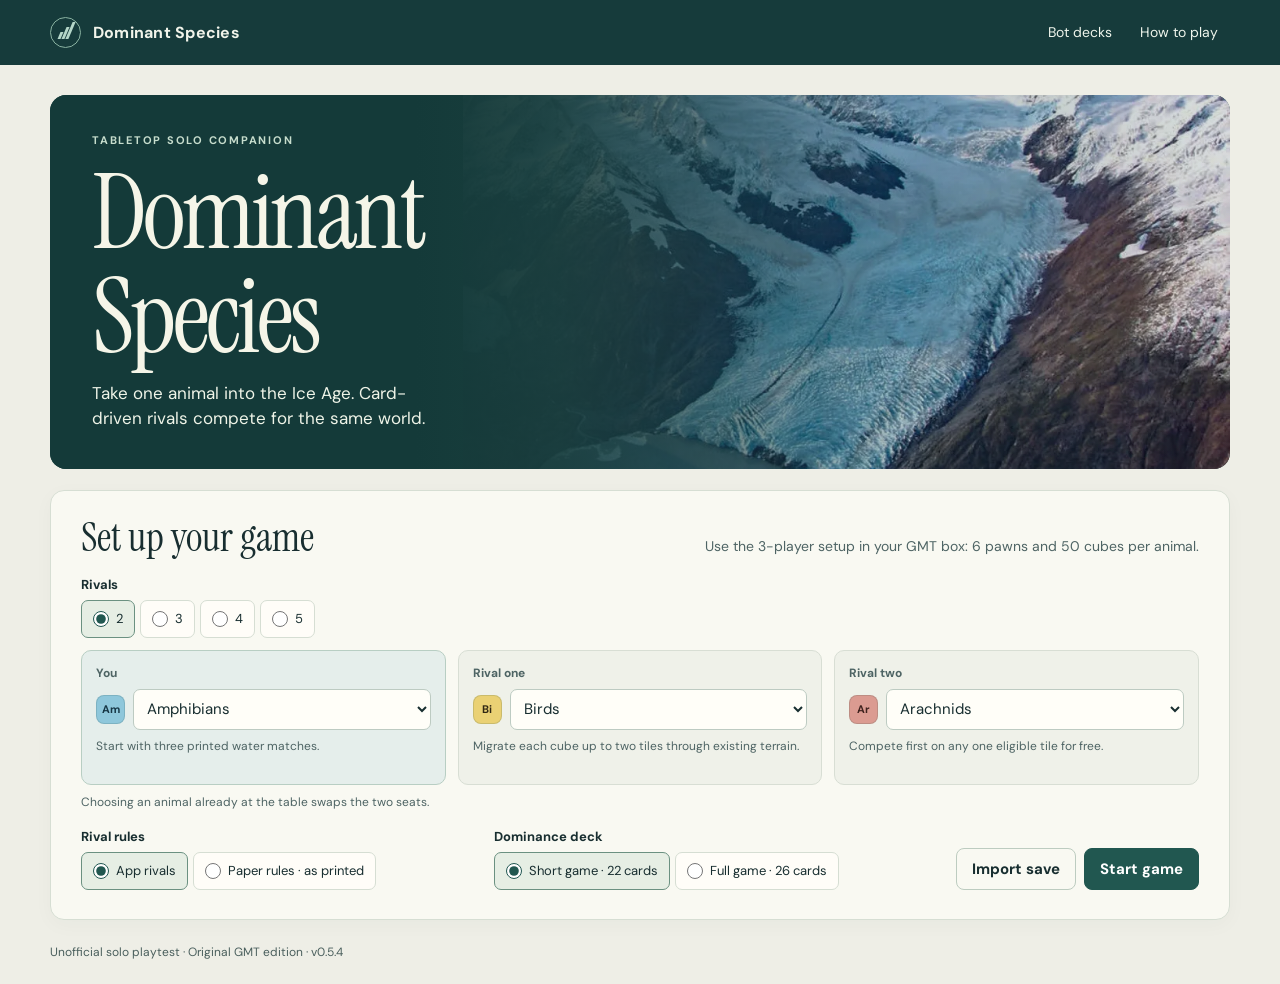
==== Dominant_Species_Solo.html @ b77d156a "v0.5.4 work: turn-1 setup text states scaled Easy pawns (GPT v0.5.3 re-audit, medium); version 0.5.4" ====
<!doctype html>
<html lang="en">
<head>
<meta charset="utf-8">
<meta name="viewport" content="width=device-width, initial-scale=1">
<meta name="color-scheme" content="light">
<meta name="description" content="Two card-driven rivals for the original Dominant Species board game. An offline tabletop companion.">
<title>Dominant Species · Solo Companion</title>
<!-- Copyright 2014 The DM Sans Project Authors (https://github.com/googlefonts/dm-fonts)

This Font Software is licensed under the SIL Open Font License, Version 1.1.
This license is copied below, and is also available with a FAQ at:
https://scripts.sil.org/OFL


–––––––––––––––––––––––––––––-
SIL OPEN FONT LICENSE Version 1.1 - 26 February 2007
–––––––––––––––––––––––––––––-

PREAMBLE
The goals of the Open Font License (OFL) are to stimulate worldwide
development of collaborative font projects, to support the font creation
efforts of academic and linguistic communities, and to provide a free and
open framework in which fonts may be shared and improved in partnership
with others.

The OFL allows the licensed fonts to be used, studied, modified and
redistributed freely as long as they are not sold by themselves. The
fonts, including any derivative works, can be bundled, embedded, 
redistributed and/or sold with any software provided that any reserved
names are not used by derivative works. The fonts and derivatives,
however, cannot be released under any other type of license. The
requirement for fonts to remain under this license does not apply
to any document created using the fonts or their derivatives.

DEFINITIONS
"Font Software" refers to the set of files released by the Copyright
Holder(s) under this license and clearly marked as such. This may
include source files, build scripts and documentation.

"Reserved Font Name" refers to any names specified as such after the
copyright statement(s).

"Original Version" refers to the collection of Font Software components as
distributed by the Copyright Holder(s).

"Modified Version" refers to any derivative made by adding to, deleting,
or substituting – in part or in whole – any of the components of the
Original Version, by changing formats or by porting the Font Software to a
new environment.

"Author" refers to any designer, engineer, programmer, technical
writer or other person who contributed to the Font Software.

PERMISSION & CONDITIONS
Permission is hereby granted, free of charge, to any person obtaining
a copy of the Font Software, to use, study, copy, merge, embed, modify,
redistribute, and sell modified and unmodified copies of the Font
Software, subject to the following conditions:

1) Neither the Font Software nor any of its individual components,
in Original or Modified Versions, may be sold by itself.

2) Original or Modified Versions of the Font Software may be bundled,
redistributed and/or sold with any software, provided that each copy
contains the above copyright notice and this license. These can be
included either as stand-alone text files, human-readable headers or
in the appropriate machine-readable metadata fields within text or
binary files as long as those fields can be easily viewed by the user.

3) No Modified Version of the Font Software may use the Reserved Font
Name(s) unless explicit written permission is granted by the corresponding
Copyright Holder. This restriction only applies to the primary font name as
presented to the users.

4) The name(s) of the Copyright Holder(s) or the Author(s) of the Font
Software shall not be used to promote, endorse or advertise any
Modified Version, except to acknowledge the contribution(s) of the
Copyright Holder(s) and the Author(s) or with their explicit written
permission.

5) The Font Software, modified or unmodified, in part or in whole,
must be distributed entirely under this license, and must not be
distributed under any other license. The requirement for fonts to
remain under this license does not apply to any document created
using the Font Software.

TERMINATION
This license becomes null and void if any of the above conditions are
not met.

DISCLAIMER
THE FONT SOFTWARE IS PROVIDED "AS IS", WITHOUT WARRANTY OF ANY KIND,
EXPRESS OR IMPLIED, INCLUDING BUT NOT LIMITED TO ANY WARRANTIES OF
MERCHANTABILITY, FITNESS FOR A PARTICULAR PURPOSE AND NONINFRINGEMENT
OF COPYRIGHT, PATENT, TRADEMARK, OR OTHER RIGHT. IN NO EVENT SHALL THE
COPYRIGHT HOLDER BE LIABLE FOR ANY CLAIM, DAMAGES OR OTHER LIABILITY,
INCLUDING ANY GENERAL, SPECIAL, INDIRECT, INCIDENTAL, OR CONSEQUENTIAL
DAMAGES, WHETHER IN AN ACTION OF CONTRACT, TORT OR OTHERWISE, ARISING
FROM, OUT OF THE USE OR INABILITY TO USE THE FONT SOFTWARE OR FROM
OTHER DEALINGS IN THE FONT SOFTWARE.


Copyright 2022 The Instrument Serif Project Authors (https://github.com/Instrument/instrument-serif)

This Font Software is licensed under the SIL Open Font License, Version 1.1.
This license is copied below, and is also available with a FAQ at:
https://scripts.sil.org/OFL


–––––––––––––––––––––––––––––-
SIL OPEN FONT LICENSE Version 1.1 - 26 February 2007
–––––––––––––––––––––––––––––-

PREAMBLE
The goals of the Open Font License (OFL) are to stimulate worldwide
development of collaborative font projects, to support the font creation
efforts of academic and linguistic communities, and to provide a free and
open framework in which fonts may be shared and improved in partnership
with others.

The OFL allows the licensed fonts to be used, studied, modified and
redistributed freely as long as they are not sold by themselves. The
fonts, including any derivative works, can be bundled, embedded, 
redistributed and/or sold with any software provided that any reserved
names are not used by derivative works. The fonts and derivatives,
however, cannot be released under any other type of license. The
requirement for fonts to remain under this license does not apply
to any document created using the fonts or their derivatives.

DEFINITIONS
"Font Software" refers to the set of files released by the Copyright
Holder(s) under this license and clearly marked as such. This may
include source files, build scripts and documentation.

"Reserved Font Name" refers to any names specified as such after the
copyright statement(s).

"Original Version" refers to the collection of Font Software components as
distributed by the Copyright Holder(s).

"Modified Version" refers to any derivative made by adding to, deleting,
or substituting – in part or in whole – any of the components of the
Original Version, by changing formats or by porting the Font Software to a
new environment.

"Author" refers to any designer, engineer, programmer, technical
writer or other person who contributed to the Font Software.

PERMISSION & CONDITIONS
Permission is hereby granted, free of charge, to any person obtaining
a copy of the Font Software, to use, study, copy, merge, embed, modify,
redistribute, and sell modified and unmodified copies of the Font
Software, subject to the following conditions:

1) Neither the Font Software nor any of its individual components,
in Original or Modified Versions, may be sold by itself.

2) Original or Modified Versions of the Font Software may be bundled,
redistributed and/or sold with any software, provided that each copy
contains the above copyright notice and this license. These can be
included either as stand-alone text files, human-readable headers or
in the appropriate machine-readable metadata fields within text or
binary files as long as those fields can be easily viewed by the user.

3) No Modified Version of the Font Software may use the Reserved Font
Name(s) unless explicit written permission is granted by the corresponding
Copyright Holder. This restriction only applies to the primary font name as
presented to the users.

4) The name(s) of the Copyright Holder(s) or the Author(s) of the Font
Software shall not be used to promote, endorse or advertise any
Modified Version, except to acknowledge the contribution(s) of the
Copyright Holder(s) and the Author(s) or with their explicit written
permission.

5) The Font Software, modified or unmodified, in part or in whole,
must be distributed entirely under this license, and must not be
distributed under any other license. The requirement for fonts to
remain under this license does not apply to any document created
using the Font Software.

TERMINATION
This license becomes null and void if any of the above conditions are
not met.

DISCLAIMER
THE FONT SOFTWARE IS PROVIDED "AS IS", WITHOUT WARRANTY OF ANY KIND,
EXPRESS OR IMPLIED, INCLUDING BUT NOT LIMITED TO ANY WARRANTIES OF
MERCHANTABILITY, FITNESS FOR A PARTICULAR PURPOSE AND NONINFRINGEMENT
OF COPYRIGHT, PATENT, TRADEMARK, OR OTHER RIGHT. IN NO EVENT SHALL THE
COPYRIGHT HOLDER BE LIABLE FOR ANY CLAIM, DAMAGES OR OTHER LIABILITY,
INCLUDING ANY GENERAL, SPECIAL, INDIRECT, INCIDENTAL, OR CONSEQUENTIAL
DAMAGES, WHETHER IN AN ACTION OF CONTRACT, TORT OR OTHERWISE, ARISING
FROM, OUT OF THE USE OR INABILITY TO USE THE FONT SOFTWARE OR FROM
OTHER DEALINGS IN THE FONT SOFTWARE.
 -->
<style>@font-face{font-family:"DM Sans";src:url("[data-uri]") format("woff2");font-display:swap;font-weight:400 700}
@font-face{font-family:"Instrument Serif";src:url("[data-uri]") format("woff2");font-display:swap}
:root{
  --bg:#eeeee6;--paper:#f9f9f2;--ink:#182e30;--muted:#4e6464;--line:#d6ded3;
  --dark:#163b3b;--teal:#215750;--pale:#e4ece5;--warm:#eee1c9;--focus:#8a4c28;
  --serif:"Instrument Serif",Georgia,serif;--body:"DM Sans",system-ui,sans-serif;
}
*,*::before,*::after{box-sizing:border-box}
html{min-width:300px}
body{margin:0;background:var(--bg);color:var(--ink);font-family:var(--body);font-size:15px;line-height:1.5}
a{color:var(--teal);text-underline-offset:.19em}
button,input,select{font:inherit}
button{color:inherit;cursor:pointer}
button:disabled{cursor:default}
:focus-visible{outline:3px solid #ac673c;outline-offset:3px}
button:focus:not(:focus-visible){outline:none}
[hidden]{display:none!important}
.wrap{max-width:1240px;margin-inline:auto;padding-inline:30px}
.skip{position:fixed;left:16px;top:10px;background:var(--paper);padding:10px;z-index:5;transform:translateY(-200%)}
.skip:focus{transform:none}
.mast{background:var(--dark);color:#fff}
.mast-inner{min-height:65px;display:flex;align-items:center;justify-content:space-between;gap:14px}
.brand{display:flex;gap:12px;align-items:center;text-decoration:none;color:#f1f4ea;font-size:16px;font-weight:700;letter-spacing:.015em}
.emblem{width:31px;height:31px;border:1px solid #8ab3a2;border-radius:50%;display:flex;align-items:center;justify-content:center;gap:2px}
.emblem i{width:3px;height:12px;background:#b4d6c8;transform:skew(-23deg);display:block}
.emblem i:first-child{height:7px;margin-top:5px}.emblem i:last-child{height:17px;margin-top:-5px}
nav{display:flex;align-items:center;gap:4px}
nav button{color:#eff5ec;background:transparent;border:0;padding:10px 12px;border-radius:7px;font-size:14px;white-space:nowrap}
nav button:hover{background:#ffffff1c}
h1,h2,h3,p{margin:0}
h1,h2,.display{font-family:var(--serif);font-weight:400;line-height:1}
h2{font-size:clamp(32px,4vw,45px)}
h3{font-size:17px;line-height:1.25}
small,.muted{color:var(--muted)}
.eyebrow{font-size:11px;text-transform:uppercase;letter-spacing:.16em;font-weight:700}
.hero{position:relative;isolation:isolate;overflow:hidden;min-height:307px;margin:30px 0 21px;border-radius:16px;
  background:#244b49;color:#f5f5e8;display:flex;align-items:center}
.hero::before,.hero::after{content:"";position:absolute;inset:0;z-index:-1}
.hero::before{background:url("[data-uri]") right 47% / 65% auto no-repeat;opacity:.86}
.hero::after{background:linear-gradient(90deg,#143a39 0%,#143a39 31%,#193e3dec 43%,#193e3d2f 72%,#193e3d0a 100%)}
.hero-copy{padding:37px 42px;max-width:580px}
.hero .eyebrow{color:#c7ddcd;margin-bottom:12px}
.hero h1{font-size:clamp(56px,8.4vw,104px);letter-spacing:-.035em;white-space:normal;margin-bottom:12px}
.hero p:last-child{font-size:17px;color:#eff4e8;max-width:360px}
.panel{border:1px solid var(--line);border-radius:14px;background:var(--paper);box-shadow:0 5px 20px #12363108}
.setup-panel{padding:26px 30px 29px}
.setup-title{display:flex;align-items:baseline;justify-content:space-between;flex-wrap:wrap;gap:6px 16px;margin-bottom:18px}
.setup-title h2{font-size:40px}
.setup-title p{color:var(--muted);font-size:14px}
.seats{display:grid;grid-template-columns:repeat(3,minmax(0,1fr));gap:12px}
.seat{background:#eff1e9;border:1px solid #d8ded4;border-radius:10px;padding:13px 14px 12px;min-width:0}
.seat.human{background:#e5eeeb;border-color:#b8cec3}
.seat .seat-role{display:block;margin-bottom:7px;font-size:12px;font-weight:700;color:var(--muted)}
.seat-head{display:flex;gap:8px;align-items:center}
.seat-head select{min-width:0}
.seat p{font-size:12px;color:var(--muted);min-height:35px;margin-top:7px}
.rival-count{margin-bottom:12px}
.seat-hint{font-size:12px;color:var(--muted);margin-top:8px}
.mark{--chip:#e3eae0;--chip-ink:#263333;width:29px;height:29px;flex:0 0 29px;display:inline-grid;place-items:center;border:1px solid #193c3b26;
  border-radius:8px;background:var(--chip);color:var(--chip-ink);font-size:11px;font-weight:700;line-height:1}
.mark.tiny{width:22px;height:22px;flex-basis:22px;border-radius:5px;font-size:10px}
.setup-bottom{display:flex;gap:20px;align-items:flex-end;justify-content:space-between;margin-top:16px;flex-wrap:wrap}
fieldset{padding:0;margin:0;border:0;min-width:0}
legend{font-size:13px;font-weight:700;margin-bottom:6px;padding:0}
.segment{display:flex;gap:5px;flex-wrap:wrap}
.segment label{display:flex;gap:7px;align-items:center;cursor:pointer;border-radius:7px;padding:8px 11px;border:1px solid var(--line);font-size:13px;background:#fffdf8}
.segment label:has(:checked){border-color:#6b9181;background:#e6eee4}
input[type="radio"],input[type="checkbox"]{accent-color:var(--teal);width:16px;height:16px;margin:0;vertical-align:middle}
input[type=number],select{padding:8px 9px;border-radius:7px;border:1px solid #bdcbc2;background:#fffef8;color:var(--ink);min-height:41px}
select{width:100%;text-overflow:ellipsis}
select:disabled{background:#e8ebe2;color:#485b55}
input[type=number]{max-width:90px;width:100%}
.button{display:inline-flex;align-items:center;justify-content:center;gap:8px;min-height:42px;padding:9px 15px;border:1px solid #bdccc0;border-radius:8px;background:#f4f6ec;
  font-weight:700;line-height:1.2;text-decoration:none;white-space:normal;text-align:center}
.button:hover{background:#e5ede2}.button.primary{background:var(--teal);border-color:var(--teal);color:#fff}.button.primary:hover{background:#163f39}
.button:disabled{opacity:.47}.button.subtle{background:transparent}
.button.sm{min-height:34px;padding:6px 10px;font-size:13px}
.footer{font-size:12px;color:#4a5f5d;display:flex;align-items:center;justify-content:space-between;gap:8px;min-height:64px;flex-wrap:wrap}
.notice{padding:10px 12px;margin:12px 0;border-radius:8px;background:#f5e7d9;color:#652c22;border:1px solid #e0b9a4;font-size:14px}
.game-top{margin:25px 0 15px;display:flex;align-items:end;justify-content:space-between;gap:12px}
.game-top .eyebrow{color:var(--muted);margin-bottom:5px}
.game-top h1{font-size:51px}
.game-top .toolrow{display:flex;gap:6px}
.score-strip{display:grid;grid-template-columns:repeat(3,minmax(0,1fr));gap:10px;margin-bottom:15px}
.score-box{background:#f9f9f1;border:1px solid var(--line);border-radius:10px;min-width:0;padding:10px 12px;display:flex;align-items:center;gap:8px}
.score-box .score-side{flex:1;min-width:0}
.score-side strong,.score-side small{display:block;line-height:1.35}
.score-side strong{font-size:14px;overflow-wrap:anywhere}
.score-side small{font-size:11px}
.score-vp{text-align:right;line-height:1.18;white-space:nowrap;font-size:11px;color:var(--muted)}
.score-vp b{font-size:20px;color:var(--ink);display:block;font-variant-numeric:tabular-nums}
.game-grid{display:grid;grid-template-columns:minmax(0,1fr) minmax(0,.9fr);align-items:start;gap:14px}
.column{display:grid;gap:13px;min-width:0}
.block{padding:17px 19px}
.block-head{display:flex;justify-content:space-between;align-items:baseline;gap:12px;margin-bottom:10px}
.block-head h2{font-size:34px}
.block-head h3{font-weight:700}
.block-head .muted{font-size:12px}
.phase-badge{background:#dce9de;color:#26483f;border-radius:100px;padding:4px 9px;font-size:12px;white-space:nowrap}
.lead{color:var(--muted);font-size:14px}
.instruction{margin:8px 0 14px;font-size:15px}
.actorline{display:flex;align-items:center;gap:8px;margin-bottom:8px;color:var(--muted);font-size:13px;font-weight:700}
.current-card{margin:10px 0 13px;border:1px solid #b9cec3;border-left:4px solid var(--teal);border-radius:9px;background:#e9f0e8;padding:11px 13px}
.current-card .eyebrow{color:#476459;font-size:10px;margin-bottom:3px}
.current-card .display{font-size:29px}
.current-card .muted{font-size:13px;margin-top:4px}
.result-box{border-radius:8px;padding:11px 13px;background:#ecf0e4;border:1px solid #d3dfd0;margin:10px 0 13px}
.result-box strong{display:block}
.result-box p{margin-top:3px;font-size:13px}
.current-card .card-flow,.card-flow{display:flex;align-items:center;flex-wrap:wrap;gap:5px;margin-top:8px;font-size:12px}
.card-flow span{padding:3px 7px;border-radius:5px;background:#f9faf1;border:1px solid #d0dcd0}
.turn-form label.form-field{display:block;min-width:0}
.field-title{display:block;font-size:13px;font-weight:700;margin-bottom:4px}
.turn-form .fields{display:grid;gap:9px;margin:9px 0 12px}
.turn-form .fields.two{grid-template-columns:repeat(2,minmax(0,1fr))}
.fields.three{grid-template-columns:repeat(3,minmax(0,1fr))}
.fields .wide{grid-column:1/-1}
.form-actions{display:flex;gap:8px;flex-wrap:wrap;margin-top:12px}
.draw-instruction{margin:0 0 11px;color:var(--muted);font-size:13px}
.draw-field{margin-bottom:13px}
.draw-field legend span{color:var(--muted);font-weight:400;margin-left:7px}
.draw-choices,.draw-order{display:grid;gap:5px}
.draw-choices{grid-template-columns:repeat(3,minmax(0,1fr))}
.draw-order{grid-template-columns:repeat(4,44px);margin-top:6px}
.button.disk-pick,.button.disk-remove{min-height:44px;background:var(--disk);border-color:#7f8c7e;padding:6px 4px;color:#24352d;font-size:13px}
.button.disk-pick:hover,.button.disk-remove:hover{filter:brightness(.95)}
.empty-disk{display:grid;place-items:center;min-height:44px;border:1px dashed #bdccc0;border-radius:8px;color:var(--muted)}
.choice-grid{display:grid;grid-template-columns:repeat(2,minmax(0,1fr));gap:6px}
.checked{display:flex;gap:8px;align-items:center;padding:6px 8px;border:1px solid var(--line);border-radius:7px}
.checked input{flex-shrink:0}
.move-line{display:flex;align-items:center;gap:7px;justify-content:space-between;border-bottom:1px solid var(--line);font-size:13px;padding:4px 0}
.board-panel{padding:14px 16px}
.board-panel .block-head{margin-bottom:5px}
.earth{position:relative;isolation:isolate;aspect-ratio:1.12;margin:4px 0;background:radial-gradient(ellipse at center,#e9eee3,#f9f9f2 72%);overflow:hidden}
.hex{position:absolute;left:var(--x);top:var(--y);width:16.67%;height:14.29%;transform:translate(-50%,-50%);padding:0;border:0;background:transparent;isolation:isolate}
.hex::before,.hex::after{content:"";position:absolute;inset:0;z-index:-1;clip-path:polygon(100% 50%,75% 100%,25% 100%,0% 50%,25% 0%,75% 0%)}
.hex::before{background:#b9c6b8}
.hex::after{background:var(--terrain,#f1f2e9);inset:2px}
.hex.empty::after{background:#f6f6ed}
.hex[aria-pressed=true]::before,.hex:hover::before{background:#286356}
.hex[aria-pressed=true]::after{inset:4px}
.hex:focus-visible{outline-offset:-3px;z-index:3}
.hex-inner{display:flex;align-items:center;flex-direction:column;justify-content:center;height:100%;font-size:10px;line-height:1.04}
.hex-id{font-weight:700;font-size:10px;color:#243c3c}
.hex-terrain{font-size:8px;line-height:1.1;margin-top:3px;color:#273c33}
.hex.empty .hex-id{color:#667a72}
.hex-tokens{display:flex;gap:2px;margin-top:3px}
.hex-token{background:var(--chip);color:var(--chip-ink);border:1px solid #18363035;border-radius:3px;padding:2px 2px;font-size:9px;font-weight:700;line-height:1}
.hex-token.endangered{border-color:#a93827;text-decoration:underline;text-decoration-color:#a93827}
.cone-marker{position:absolute;right:23%;top:10%;font-size:7px;line-height:1;border-radius:3px;padding:2px 3px;background:var(--chip);color:var(--chip-ink);border:1px solid #355d56;display:none}
.cone-marker::before{content:"▲ ";font-size:6px}
.map-help{display:flex;justify-content:space-between;flex-wrap:wrap;gap:3px 10px;margin-top:9px;font-size:10px;color:var(--muted)}
.game-jump{display:none}
.element-dot{position:absolute;left:var(--x);top:var(--y);transform:translate(-50%,-50%);pointer-events:none;z-index:1;width:19px;height:19px;border-radius:50%;
  display:grid;place-items:center;border:1px solid #36534c71;background:var(--chip);color:#233b38;font-size:8px;font-weight:700}
.tile-detail{min-height:66px;padding:9px 0 1px;border-top:1px solid var(--line);font-size:13px;color:var(--muted)}
.tile-detail b{color:var(--ink)}
.element-list{display:flex;gap:3px;flex-wrap:wrap;margin-top:5px}
.element-chip{font-size:11px;color:#264039;background:var(--chip,#e9ede2);border-radius:5px;padding:3px 6px}
.row-board{display:grid;gap:4px}
.action-row{display:grid;grid-template-columns:112px minmax(0,1fr);align-items:center;gap:6px;padding:3px 0;border-bottom:1px solid #e4e8de}
.action-row:last-child{border-bottom:0}
.row-name{font-size:12px;font-weight:700}
.slots{display:flex;align-items:center;gap:4px;flex-wrap:wrap}
.slot{border:1px solid #c9d4c7;background:#f1f3e9;min-width:29px;min-height:31px;border-radius:6px;font-size:10px;padding:2px 4px;display:inline-flex;align-items:center;justify-content:center;gap:2px;font-weight:700}
.slot:not(:disabled):hover,.slot.target{border-color:#3a7a65;box-shadow:0 0 0 1px #3a7a65;background:#e2eee3}
.slot.pawn{background:var(--chip);color:var(--chip-ink);border-color:#456b566b}
.slot small{font-size:9px;color:inherit}
.row-status{display:flex;gap:4px;flex-wrap:wrap;margin-top:7px;color:var(--muted);font-size:12px}
.row-status span{border-radius:4px;background:#e9eee5;padding:3px 5px}
.market{display:flex;gap:5px;flex-wrap:wrap;font-size:12px}
.market span{padding:4px 7px;background:#eef1e7;border:1px solid #dce4d9;border-radius:5px}
.market span.ice{background:#d8ebee;border-color:#a8c8cd}
.log-panel summary{cursor:pointer;font-weight:700}
.log-list{list-style:none;margin:10px 0 0;padding:0;max-height:365px;overflow:auto}
.log-list li{padding:7px 0;border-top:1px solid var(--line);font-size:13px}
.log-list b{display:block}
.log-list small{font-size:11px}
.log-list p{color:var(--muted)}
dialog{width:min(840px,calc(100% - 28px));max-height:calc(100dvh - 40px);border:1px solid #b5c5b9;border-radius:14px;background:var(--paper);color:var(--ink);padding:0;box-shadow:0 18px 70px #0e2d2c65}
dialog::backdrop{background:#132d2c88}
.modal-header{position:sticky;top:0;background:var(--paper);z-index:2;display:flex;align-items:center;justify-content:space-between;padding:15px 20px;border-bottom:1px solid var(--line);gap:12px}
.modal-header h2{font-size:36px}
.modal-body{padding:15px 20px 22px}
.modal-body h3{margin-top:12px}
.modal-body p,.modal-body ol{margin-top:6px}
.deck-tabs{display:flex;gap:6px;flex-wrap:wrap;margin:6px 0 14px}
.deck-tabs button[aria-pressed=true]{background:var(--teal);color:#fff;border-color:var(--teal)}
.deck-grid{display:grid;grid-template-columns:repeat(2,minmax(0,1fr));gap:9px;margin-top:12px}
.deck-card{background:#edf1e8;padding:11px 12px;border:1px solid #d6e0d4;border-radius:8px}
.deck-card h3{margin:0}
.deck-card p{font-size:13px}
.deck-card details{margin-top:8px;font-size:13px}
.deck-card summary{cursor:pointer;font-weight:700}
.stack-actions{display:grid;gap:8px;max-width:340px;margin-top:12px}
@media(max-width:820px){
  .wrap{padding-inline:18px}.game-grid{grid-template-columns:minmax(0,1fr) minmax(0,.9fr)}
  .block{padding:14px}.board-panel{padding:11px}.action-row{grid-template-columns:96px minmax(0,1fr)}
}
@media(max-width:670px){
  .wrap{padding-inline:12px}.mast-inner{min-height:55px;gap:3px}.brand{font-size:13px;gap:6px}.emblem{width:25px;height:25px}
  nav{gap:0}nav button{padding:8px 6px;font-size:12px}.hero{margin:15px 0 12px;min-height:232px}
  .hero-copy{padding:28px 18px;max-width:100%}.hero h1{font-size:clamp(50px,11.5vw,77px)}.hero p:last-child{font-size:15px;max-width:275px}
  .hero::before{background-size:90% auto}.hero::after{background:linear-gradient(90deg,#143a39 0%,#143a39ed 34%,#193e3dc0 63%,#193e3d27)}
  .setup-panel{padding:18px 14px}.setup-title h2{font-size:35px}.setup-title{margin-bottom:12px}
  .seats{grid-template-columns:1fr;gap:6px}.seat{padding:8px 9px}.seat .seat-role{margin-bottom:3px}
  .seat p{min-height:0;margin:4px 0 0}.seat select{min-height:38px}.setup-bottom{margin-top:13px;gap:13px}
  .setup-bottom .button.primary{flex:1}.game-top{margin:17px 0 10px}.game-top h1{font-size:40px}
  .score-strip{gap:5px;margin-bottom:9px}.score-box{padding:6px 5px;gap:4px}.score-box>.mark{width:21px;height:21px;flex-basis:21px;border-radius:5px;font-size:9px}
  .score-side strong{font-size:11px}.score-side small{font-size:9px}.score-vp b{font-size:15px}.score-vp{font-size:9px}
  .score-box{display:grid;grid-template-columns:auto 1fr;align-items:center}.score-box .score-side{grid-row:2;grid-column:1/-1}.score-vp{grid-row:1;grid-column:2}
  .game-grid{grid-template-columns:1fr;gap:8px}.column{gap:8px}.block-head h2{font-size:31px}
  .game-jump{display:flex;gap:12px;margin:0 2px 9px;font-size:12px}
  .block{padding:13px}.earth{max-width:540px;margin-inline:auto}.footer{min-height:53px}
  .hex-terrain{font-size:7px}.element-dot{width:17px;height:17px}.modal-body{padding:12px 14px 17px}.modal-header{padding:12px 14px}
}
@media(min-width:730px){.cone-marker{display:block}}
@media(max-width:365px){
  .mark.tiny{width:18px;height:18px;flex-basis:18px}.deck-grid{grid-template-columns:1fr}
  nav button{font-size:11px;padding-inline:5px}.brand{font-size:12px}.button.sm{font-size:12px}
}
@media print{
  body{background:white;color:black}.mast,.footer,main{display:none}
  dialog[open]{position:static;border:0;box-shadow:none;width:100%;max-height:none;overflow:visible}
  dialog::backdrop,.modal-header button,.deck-tabs{display:none}
}
.sr-only{position:absolute;width:1px;height:1px;padding:0;margin:-1px;overflow:hidden;clip-path:inset(50%);white-space:nowrap;border:0}
</style>
</head>
<body>
<a class="skip" href="#main">Skip to game</a>
<header class="mast">
  <div class="wrap mast-inner">
    <a class="brand" href="#main" aria-label="Dominant Species companion"><span class="emblem" aria-hidden="true"><i></i><i></i><i></i></span><span>Dominant Species</span></a>
    <nav aria-label="Companion tools">
      <button data-do="decks">Bot decks</button>
      <button data-do="help">How to play</button>
      <button id="menu" data-do="menu" hidden>Game menu</button>
    </nav>
  </div>
</header>
<main id="main" class="wrap" tabindex="-1"></main>
<footer class="wrap footer">
  <span>Unofficial solo playtest · Original GMT edition · <span id="version"></span></span>
  <span id="save-status" role="status"></span>
</footer>
<dialog id="modal" aria-labelledby="modal-heading"></dialog>
<input type="file" id="import-file" accept="application/json,.json" hidden>
<noscript>This companion needs JavaScript. Open the downloaded HTML file in a browser.</noscript>
<script>'use strict';

const VERSION = '0.5.4';
const SAVE_KEY = 'dominant-species-solo-v1';
// GMT rules p. 4: of the 50 gathered cubes, one marks VP.
const THREE_PLAYER_CUBES = 50;
const PLAYABLE_SPECIES = THREE_PLAYER_CUBES - 1;
const STARTING_PAWNS = 6;
// Base-game pawns and cubes by player count (the app plays 3; the benchmark can run 4-6).
const SETUP_BY_PLAYERS = {3:[6,50], 4:[5,45], 5:[4,40], 6:[3,35]};
const RULEBOOK = 'https://www.gmtgames.com/living_rules/DS3_Rulebook-web_FINAL.pdf';
const PHOTO = 'https://commons.wikimedia.org/wiki/File:Portage_Glacier_USGS.jpg';
const ANIMALS = {
  mammals: { name: 'Mammals', mark: 'Ma', el: 'meat', affinity: 2, color: '#eee7d8', ink: '#40372c', power: 'First in the food chain. Save one endangered cube at Extinction.' },
  reptiles: { name: 'Reptiles', mark: 'Re', el: 'sun', affinity: 2, color: '#3d4c4b', ink: '#ffffff', power: 'Protect one added element for free during Regression.' },
  birds: { name: 'Birds', mark: 'Bi', el: 'seed', affinity: 2, color: '#ead174', ink: '#302713', power: 'Migrate each cube up to two tiles through existing terrain.' },
  amphibians: { name: 'Amphibians', mark: 'Am', el: 'water', affinity: 3, color: '#8ec7db', ink: '#173746', power: 'Start with three printed water matches.' },
  arachnids: { name: 'Arachnids', mark: 'Ar', el: 'grub', affinity: 2, color: '#db9b91', ink: '#40231f', power: 'Compete first on any one eligible tile for free.' },
  insects: { name: 'Insects', mark: 'In', el: 'grass', affinity: 2, color: '#a5c2a0', ink: '#25382a', power: 'Place one free cube on any tile after Speciation.' },
};
const FOOD = Object.keys(ANIMALS);
const rank = id => FOOD.indexOf(id);
const nameOf = id => ANIMALS[id].name;
const ELEMENTS = {
  meat: { name: 'Meat', mark: 'M', color: '#ddc7a7' },
  sun: { name: 'Sun', mark: 'Su', color: '#e7a26e' },
  seed: { name: 'Seed', mark: 'Se', color: '#e8d480' },
  water: { name: 'Water', mark: 'W', color: '#9ec9e3' },
  grub: { name: 'Grub', mark: 'Gr', color: '#d8add1' },
  grass: { name: 'Grass', mark: 'Gs', color: '#a9c389' },
};
const ELEMENT_IDS = Object.keys(ELEMENTS);
const elementName = id => ELEMENTS[id].name;
const TERRAIN = {
  tundra: { name: 'Tundra', vp: [1], cap: 1, color: '#dce9e7' },
  mountain: { name: 'Mountain', vp: [3, 2], cap: 2, color: '#b6ab9e' },
  desert: { name: 'Desert', vp: [4, 2], cap: 2, color: '#dec29a' },
  forest: { name: 'Forest', vp: [5, 3, 2], cap: 3, color: '#a8bc97' },
  jungle: { name: 'Jungle', vp: [6, 3, 2], cap: 3, color: '#87aa92' },
  savannah: { name: 'Savannah', vp: [7, 4, 2], cap: 3, color: '#c7c696' },
  wetland: { name: 'Wetland', vp: [8, 4, 2, 1], cap: 4, color: '#9cc4bd' },
  sea: { name: 'Sea', vp: [9, 5, 3, 2], cap: 4, color: '#9dbacb' },
};
const terrainName = id => TERRAIN[id].name;
const LARGE_TERRAIN = Object.keys(TERRAIN).filter(id => id !== 'tundra');
const COMPETITION_EDGES = ['jungle', 'wetland', 'desert', 'forest', 'savannah', 'mountain', 'sea', 'jungle'];
const ROWS = [
  ['initiative', 'Initiative', 1], ['adaptation', 'Adaptation', 3],
  ['regression', 'Regression', 2], ['abundance', 'Abundance', 2],
  ['wasteland', 'Wasteland', 1], ['depletion', 'Depletion', 1],
  ['glaciation', 'Glaciation', 4], ['speciation', 'Speciation', 6],
  ['wanderlust', 'Wanderlust', 3], ['migration', 'Migration', 6],
  ['competition', 'Competition', 7], ['domination', 'Domination', 5],
].map(([id, name, count]) => ({ id, name, slots: Array.from({ length: count }, (_, index) => id + '-' + index) }));
const ROW_BY_ID = Object.fromEntries(ROWS.map(row => [row.id, row]));
const ALL_SLOTS = ROWS.flatMap(row => row.slots);
const splitSlot = key => {
  const [row, index] = key.split('-');
  return { row, index: Number(index) };
};
function slotLabel(key) {
  const { row, index } = splitSlot(key);
  if (row === 'speciation') return 'Speciation · ' + elementName(ELEMENT_IDS[index]);
  if (row === 'migration') return 'Migration · ' + (7 - index);
  if (row === 'competition') return 'Competition · ' + terrainName(COMPETITION_EDGES[index]) + ' / ' + terrainName(COMPETITION_EDGES[index + 1]) + ' / Tundra';
  return ROW_BY_ID[row].name + (ROW_BY_ID[row].slots.length === 1 ? '' : ' · space ' + (index + 1));
}
const elementRows = ['adaptation', 'regression', 'abundance', 'wasteland', 'depletion', 'wanderlust'];
const DOMINANCE = [
  'Aquatic', 'Biodiversity', 'Biomass', 'Blight', 'Catastrophe', 'Cold Snap',
  'Disease', 'Ecodiversity', 'Evolution', 'Fecundity', 'Fertile', 'Habitat',
  'Hibernation', 'Ice Age', 'Ice Sheet', 'Immigrants', 'Instinct', 'Intelligence',
  'Mass Exodus', 'Metamorphosis', 'Niche Biomes', 'Nocturnal', 'Omnivore', 'Parasitism', 'Predator', 'Symbiotic',
];
const SHORT_EXCLUDES = ['Immigrants', 'Intelligence', 'Omnivore', 'Parasitism'];

const GRID = [[0,3],[-1,3],[-2,3],[-2,2],[-3,2],[-3,1],[-3,0]].flatMap(([first, last], index) => {
  const q = index - 3;
  return Array.from({ length: last - first + 1 }, (_, offset) => {
    const r = first + offset;
    return { id: 'ABCDEFG'[index] + (offset + 1), q, r, x: 3 * q, y: 2 * r + q };
  });
});
const HEXES = Object.fromEntries(GRID.map(tile => [tile.id, tile]));
const VERTICES = [[2, 0], [1, 1], [-1, 1], [-2, 0], [-1, -1], [1, -1]];
function vertexKey(id, corner) {
  const tile = HEXES[id];
  const [x, y] = VERTICES[corner];
  return (tile.x + x) + ',' + (tile.y + y);
}
const VERTICES_OF = Object.fromEntries(GRID.map(tile => [tile.id, VERTICES.map((_, i) => vertexKey(tile.id, i))]));
const CORNER_TILES = {};
for (const tile of GRID) {
  for (const corner of VERTICES_OF[tile.id]) (CORNER_TILES[corner] ??= []).push(tile.id);
}
const DIRECTIONS = [[1,0],[1,-1],[0,-1],[-1,0],[-1,1],[0,1]];
const NEIGHBORS = Object.fromEntries(GRID.map(tile => [
  tile.id,
  DIRECTIONS.map(([q, r]) => GRID.find(h => h.q === tile.q + q && h.r === tile.r + r)?.id).filter(Boolean),
]));
const INITIAL_TILES = { D3:'tundra', D2:'wetland', E3:'savannah', E4:'desert', D4:'mountain', C4:'forest', C3:'jungle' };
const INITIAL_CORNERS = [
  ['D3',0,'grass'], ['D3',1,'sun'], ['D3',2,'meat'], ['D3',3,'seed'], ['D3',4,'grub'], ['D3',5,'water'],
  ['D2',0,'grass'], ['D2',3,'water'], ['E3',1,'sun'], ['E4',2,'meat'], ['C4',1,'seed'], ['C3',2,'grub'],
];
const INITIAL_CUBES = {
  mammals: {D4:2,E4:1,C4:1}, reptiles: {E4:2,E3:1,D4:1}, birds: {C4:2,D4:1,C3:1},
  amphibians: {D2:2,C3:1,E3:1}, arachnids: {C3:2,C4:1,D2:1}, insects: {E3:2,D2:1,E4:1},
};
const bonus = count => {
  const n = Math.min(count, 9);
  return n * (n + 1) / 2;
};


/* Each card has one board check, two faces, and a preference used to break close target choices. */
const P = (focus, rows) => ({ focus, rows: rows.split(' ') });
const C = (title, check, yes, no) => ({ title, check, yes, no });
const CHECKS = {
  foothold: 'Two or more occupied tiles have at most one matching element',
  close: 'A single cube can improve the VP rank on a contested tile',
  cone: 'This animal dominates three or more unscored tiles and a card is available',
  front: 'A face-up Sea or Wetland tile could be placed next to this animal',
  ice: 'This animal has species on tundra and leads or ties the tundra count',
  contested: 'A rival outranks this animal on a shared tile worth 6+ VP',
  elements: 'An element on offer improves survival or dominance',
  supply: 'At least six cubes remain in the gene pool',
  removal: 'A legal Depletion could take away a rival’s last match',
  regression: 'Regression threatens an added element after free protection',
  late: 'Ice Age is visible or most Dominance Cards are gone',
  breadth: 'This animal occupies at least four tiles',
  invasion: 'A move can bring a cube to an occupied tile where it can claim the cone',
};
const DECKS = {
  mammals: [
    C('Food Chain Advantage','close', P('majority','speciation competition domination'), P('reach','migration speciation abundance')),
    C('Last of the Herd','foothold', P('conserve','adaptation migration abundance'), P('majority','speciation domination initiative')),
    C('Winter Range','ice', P('survival','glaciation migration speciation'), P('reach','wanderlust abundance migration')),
    C('Prime Hunting Grounds','contested', P('pressure','competition speciation domination'), P('reach','wanderlust speciation migration')),
    C('Meat Supply','elements', P('conserve','adaptation abundance regression'), P('majority','speciation migration domination')),
    C('Hold the Center','cone', P('dominance','domination competition adaptation'), P('majority','speciation abundance competition')),
    C('Herd Expansion','supply', P('growth','speciation wanderlust abundance'), P('reach','migration domination initiative')),
    C('Final Territory','late', P('majority','domination competition migration'), P('tempo','initiative speciation adaptation')),
  ],
  reptiles: [
    C('Sunward Slope','elements', P('dominance','adaptation abundance domination'), P('reach','wanderlust migration speciation')),
    C('Shed the Old Skin','regression', P('conserve','regression adaptation migration'), P('dominance','adaptation domination abundance')),
    C('Cold-Blooded Retreat','foothold', P('conserve','migration adaptation wasteland'), P('reach','wanderlust speciation domination')),
    C('Sun Trap','contested', P('pressure','depletion competition abundance'), P('growth','speciation adaptation wanderlust')),
    C('Basking Ground','cone', P('dominance','domination adaptation competition'), P('dominance','abundance migration speciation')),
    C('Rocky Frontier','front', P('reach','wanderlust migration abundance'), P('growth','speciation adaptation initiative')),
    C('Thin the Ice','ice', P('survival','wasteland glaciation migration'), P('pressure','depletion domination speciation')),
    C('The Last Warmth','late', P('dominance','domination adaptation competition'), P('tempo','initiative abundance speciation')),
  ],
  birds: [
    C('Two Hexes Ahead','invasion', P('dominance','migration domination adaptation'), P('reach','wanderlust migration speciation')),
    C('Seed Corridor','elements', P('conserve','adaptation abundance migration'), P('reach','migration wanderlust speciation')),
    C('Early Departure','foothold', P('conserve','migration adaptation regression'), P('tempo','initiative migration domination')),
    C('Flock at the Waterline','close', P('majority','migration speciation competition'), P('reach','wanderlust abundance domination')),
    C('Claim from Above','cone', P('dominance','domination migration competition'), P('dominance','migration adaptation speciation')),
    C('Beyond the Ridge','front', P('reach','wanderlust migration abundance'), P('growth','speciation initiative migration')),
    C('Breaking Formation','removal', P('pressure','depletion migration domination'), P('reach','migration competition wanderlust')),
    C('Last Flight','late', P('majority','migration domination competition'), P('survival','glaciation migration speciation')),
  ],
  amphibians: [
    C('Threefold Water','elements', P('dominance','adaptation abundance domination'), P('growth','speciation migration wanderlust')),
    C('Seasonal Pools','foothold', P('conserve','adaptation abundance migration'), P('growth','speciation domination wanderlust')),
    C('Floodplain Nursery','supply', P('growth','speciation migration abundance'), P('reach','migration domination adaptation')),
    C('Drought Refuge','regression', P('conserve','regression adaptation migration'), P('conserve','adaptation abundance wasteland')),
    C('Wetland Tenure','cone', P('dominance','domination adaptation competition'), P('dominance','abundance adaptation migration')),
    C('Under the Ice','ice', P('survival','migration domination glaciation'), P('reach','wanderlust abundance migration')),
    C('Cut the Tributary','removal', P('pressure','depletion domination competition'), P('majority','speciation migration domination')),
    C('Waters Recede','late', P('majority','domination competition migration'), P('tempo','initiative migration abundance')),
  ],
  arachnids: [
    C('One Cut Is Enough','contested', P('majority','speciation competition domination'), P('growth','speciation wanderlust adaptation')),
    C('Anchor the Web','cone', P('dominance','domination speciation adaptation'), P('reach','wanderlust speciation migration')),
    C('Grub Cache','elements', P('conserve','adaptation abundance regression'), P('majority','speciation domination competition')),
    C('Ambush at the Margin','close', P('majority','speciation competition migration'), P('reach','wanderlust migration abundance')),
    C('Frozen Web','ice', P('survival','glaciation speciation competition'), P('pressure','depletion migration speciation')),
    C('Follow the Footfalls','breadth', P('pressure','domination competition migration'), P('reach','wanderlust speciation migration')),
    C('Retreat to Cover','foothold', P('conserve','adaptation migration abundance'), P('majority','speciation competition initiative')),
    C('Close the Trap','late', P('dominance','domination competition speciation'), P('growth','speciation abundance wanderlust')),
  ],
  insects: [
    C('First Colonist','front', P('reach','migration wanderlust domination'), P('reach','adaptation migration domination')),
    C('Over the Threshold','close', P('majority','domination speciation competition'), P('growth','speciation migration abundance')),
    C('Grassland Mosaic','elements', P('dominance','adaptation domination abundance'), P('growth','speciation domination initiative')),
    C('A Thousand Footholds','supply', P('growth','speciation migration wanderlust'), P('conserve','adaptation migration domination')),
    C('After the Thaw','ice', P('survival','wasteland domination glaciation'), P('reach','migration domination wanderlust')),
    C('Swarm the Gap','invasion', P('dominance','migration domination speciation'), P('reach','adaptation speciation migration')),
    C('Keep the Colony','foothold', P('conserve','regression adaptation migration'), P('pressure','competition domination speciation')),
    C('Everywhere at Once','late', P('dominance','domination migration competition'), P('growth','speciation domination migration')),
  ],
};
const FOCUSES = {
  majority: 'Win tile VP', reach: 'Claim new habitat', dominance: 'Claim Dominance Cards',
  conserve: 'Protect threatened cubes', growth: 'Add cubes to the map',
  survival: 'Contest tundra', pressure: 'Disrupt rivals', tempo: 'Secure action timing',
};


const copy = value => JSON.parse(JSON.stringify(value));
const sum = values => values.reduce((total, value) => total + value, 0);
const count = (values, item) => values.filter(value => value === item).length;
const unique = values => [...new Set(values)];
const signed = n => n > 0 ? '+' + n : String(n);
const tileLabel = (s, id) => id + ' ' + (s.tiles[id] ? terrainName(s.tiles[id].terrain) : 'empty');
const cornerLabel = (s, key) => CORNER_TILES[key].filter(id => s.tiles[id]).map(id => tileLabel(s, id)).join(' / ');
const cornerIndex = (id, key) => VERTICES_OF[id].indexOf(key) + 1;
const isBot = (s, id) => id !== s.human;
const occupied = (s, id) => Object.keys(s.tiles).filter(tile => s.tiles[tile].cubes[id]);
const activeCorners = s => Object.keys(CORNER_TILES).filter(key => CORNER_TILES[key].some(id => s.tiles[id]));
const terrainIds = s => GRID.filter(tile => s.tiles[tile.id]).map(tile => tile.id);
const availableCards = s => s.market.filter(Boolean);
const earned = (s, id, amount) => { s.animals[id].vp = Math.max(0, s.animals[id].vp + amount); };
const pawnCount = (s, actor, row) => Object.entries(s.pawns).filter(([key, p]) => p.actor === actor && (!row || splitSlot(key).row === row)).length;

function shuffle(s, values) {
  const result = [...values];
  for (let i = result.length - 1; i > 0; i--) {
    s.rng = (s.rng + 0x6D2B79F5) >>> 0;
    let n = Math.imul(s.rng ^ (s.rng >>> 15), s.rng | 1);
    n ^= n + Math.imul(n ^ (n >>> 7), n | 61);
    const j = Math.floor((((n ^ (n >>> 14)) >>> 0) / 4294967296) * (i + 1));
    [result[i], result[j]] = [result[j], result[i]];
  }
  return result;
}
function newGame(human, rivals, short, seed) {
  const ids = [human, ...rivals].sort((a,b) => rank(a) - rank(b));
  const s = {
    version: VERSION, human, rivals, ids, short, seed, rng: seed, turn: 1,
    phase: 'supply', cursor: 0, planning: 0, initiative: [...ids].reverse(), ending: false,
    tiles: {}, corners: {}, pawns: {}, pending: [], scored: [],
    market: Array(5).fill(null), usedCards: [], stacks: Array.from({length:3}, () => ({left:8, face:null})),
    boxes: Object.fromEntries(elementRows.map(row => [row, []])),
    animals: {}, decks: {}, log: [],
  };
  const [pawns, cubes] = SETUP_BY_PLAYERS[ids.length];
  for (const id of ids) {
    s.animals[id] = { added:[], pool:cubes - 1 - sum(Object.values(INITIAL_CUBES[id])), dead:0, vp:0, ap:pawns, remaining:0, ward:{} };
    if (isBot(s, id)) s.decks[id] = { queue:shuffle(s, DECKS[id].map((_, i) => i)), discards:[] };
  }
  for (const [id, terrain] of Object.entries(INITIAL_TILES)) {
    s.tiles[id] = { terrain, cubes:Object.fromEntries(ids.map(a => [a, INITIAL_CUBES[a][id] || 0])) };
  }
  for (const [tile, corner, type] of INITIAL_CORNERS) s.corners[vertexKey(tile, corner)] = type;
  return s;
}
function drawCard(s, actor) {
  const d = s.decks[actor];
  if (!d.queue.length) {
    d.queue = shuffle(s, d.discards);
    d.discards = [];
  }
  const index = d.queue.shift();
  d.discards.push(index);
  return index;
}
function note(s, title, body = '', actor = null, card = null) {
  s.log.push({turn:s.turn, title, body, actor, card});
  if (s.log.length > 650) s.log.shift();
}
function match(s, tile, actor, additions = s.animals[actor].added) {
  const requirements = ANIMALS[actor];
  let n = 0;
  for (const key of VERTICES_OF[tile]) {
    const element = s.corners[key];
    if (!element) continue;
    if (element === requirements.el) n += requirements.affinity;
    n += count(additions, element);
  }
  return n;
}
function cone(s, tile) {
  let best = 0;
  let owner = null;
  for (const actor of s.ids) {
    if (!s.tiles[tile].cubes[actor]) continue;
    const value = match(s, tile, actor);
    if (value > best) { best = value; owner = actor; }
    else if (value === best) owner = null;
  }
  return owner;
}
function tileScores(s, id) {
  const t = s.tiles[id];
  return s.ids.filter(a => t.cubes[a]).sort((a,b) => t.cubes[b] - t.cubes[a] || rank(a) - rank(b))
    .map((actor, i) => [actor, TERRAIN[t.terrain].vp[i] || 0]).filter(([,vp]) => vp);
}
function tileVP(s, tile, id) { return tileScores(s, tile).find(([actor]) => actor === id)?.[1] || 0; }
function describeScore(s, tile) {
  const points = tileScores(s,tile).map(([id,vp]) => nameOf(id) + ' +' + vp + ' VP');
  const owner = cone(s,tile);
  return 'Score ' + tileLabel(s,tile) + '. ' + (points.join(', ') || 'No VP') + '. ' +
    (owner && availableCards(s).length ? nameOf(owner) + ' choose a Dominance Card.' : 'No Dominance Card is taken.');
}
function tundraCounts(s, id) {
  const list = occupied(s, id).filter(tile => s.tiles[tile].terrain === 'tundra');
  return [sum(list.map(tile => s.tiles[tile].cubes[id])), list.length];
}
function survival(s) {
  const positions = s.ids.map(id => [id, ...tundraCounts(s, id)]).sort((a,b) => b[1] - a[1]);
  return positions[0][1] > positions[1][1] ? {actor:positions[0][0], vp:bonus(positions[0][2])} : null;
}
function legalNeighbors(s, id, actor, distance = actor === 'birds' ? 2 : 1) {
  const near = NEIGHBORS[id].filter(t => s.tiles[t]);
  return unique(distance === 1 ? near : [...near, ...near.flatMap(t => NEIGHBORS[t])]).filter(t => t !== id && s.tiles[t]);
}
function addCube(s, tile, actor, amount, source = 'pool') {
  if (amount < 0 || amount > s.animals[actor][source]) throw new Error('Check the available cubes.');
  s.animals[actor][source] -= amount;
  s.tiles[tile].cubes[actor] += amount;
}
function removeCube(s, tile, actor, amount, dest = 'dead') {
  if (amount < 0 || amount > s.tiles[tile].cubes[actor]) throw new Error('Check the cubes on ' + tileLabel(s, tile) + '.');
  s.tiles[tile].cubes[actor] -= amount;
  s.animals[actor][dest] += amount;
  const ward = s.animals[actor].ward;
  if (ward[tile] > s.tiles[tile].cubes[actor]) ward[tile] = s.tiles[tile].cubes[actor];
}
function moveGroups(s, actor, moves) {
  const byOrigin = {};
  for (const {from, n} of moves) byOrigin[from] = (byOrigin[from] || 0) + n;
  for (const [tile, n] of Object.entries(byOrigin)) if (n > s.tiles[tile].cubes[actor]) throw new Error('Too many cubes are leaving ' + tileLabel(s, tile) + '.');
  const ward = s.animals[actor].ward;
  // Unprotected cubes move first. Keep Hibernation protection with the chosen cubes.
  const movableWard = {};
  for (const {from} of moves) movableWard[from] = s.tiles[from].cubes[actor] - (ward[from] || 0);
  const changes = {};
  for (const {from,to,n} of moves) {
    const regular = Math.min(movableWard[from], n);
    movableWard[from] -= regular;
    const carried = n - regular;
    changes[from] = (changes[from] || 0) - carried;
    changes[to] = (changes[to] || 0) + carried;
    s.tiles[from].cubes[actor] -= n;
    s.tiles[to].cubes[actor] += n;
  }
  for (const [tile, n] of Object.entries(changes)) {
    if (n) ward[tile] = (ward[tile] || 0) + n;
  }
}
function regressionDue(s, actor) {
  const threats = unique(s.boxes.regression.filter(Boolean)).filter(type => s.animals[actor].added.includes(type));
  const protects = pawnCount(s, actor, 'regression') + Number(actor === 'reptiles');
  return {threats, drops:Math.max(0, threats.length - protects)};
}
function glazeTargets(s) {
  if (Object.values(s.tiles).filter(t => t.terrain === 'tundra').length >= 12) return [];
  return terrainIds(s).filter(id => s.tiles[id].terrain !== 'tundra' && NEIGHBORS[id].some(t => s.tiles[t]?.terrain === 'tundra'));
}
function glaciation(s, actor, id) {
  const t = s.tiles[id];
  const n = NEIGHBORS[id].filter(h => s.tiles[h]?.terrain === 'tundra').length;
  t.terrain = 'tundra';
  for (const a of s.ids) removeCube(s, id, a, Math.max(0,t.cubes[a] - 1), 'pool');
  // GMT p.13: remove every element surrounded by three tundra tiles, anywhere on Earth (a disk can return to such a corner by Abundance).
  const gone = Object.keys(s.corners).filter(key => CORNER_TILES[key].filter(h => s.tiles[h]?.terrain === 'tundra').length === 3);
  const removed = gone.map(key => elementName(s.corners[key]) + (VERTICES_OF[id].includes(key) ? ' at corner ' + cornerIndex(id,key) + ' of ' + id : ' at the corner shared by ' + cornerLabel(s,key)));
  for (const key of gone) delete s.corners[key];
  earned(s, actor, bonus(n));
  return 'Cover ' + id + ' with tundra. Return all but one cube per animal to their gene pools. ' +
    (removed.length ? 'Remove ' + removed.join(', ') + '. ' : '') + '+' + bonus(n) + ' VP.';
}
function discardElement(s, actor, type) {
  const values = s.animals[actor].added;
  const index = values.indexOf(type);
  if (index < 0) throw new Error('That added element is unavailable.');
  values.splice(index, 1);
}
function bagCount(s, type) {
  return 20 - count(Object.values(s.corners), type) - sum(elementRows.map(row => count(s.boxes[row], type))) -
    sum(s.ids.map(id => count(s.animals[id].added, type)));
}
function nextCardSlots(s) {
  const options = DOMINANCE.filter(card => !s.market.includes(card) && !s.usedCards.includes(card) && (!s.short || !SHORT_EXCLUDES.includes(card)));
  const vacancies = s.market.map((card,i) => card ? -1 : i).filter(i => i >= 0);
  return vacancies.slice(0, options.length);
}
function enterSupply(s, values) {
  const boxes = ['adaptation','abundance','wanderlust'];
  const draws = boxes.flatMap(row => values[row] || []);
  const total = sum(ELEMENT_IDS.map(type => bagCount(s,type)));
  if (boxes.some(row => !Array.isArray(values[row]) || values[row].length !== 4) ||
      draws.some(type => type !== null && !ELEMENT_IDS.includes(type)) || draws.filter(Boolean).length !== Math.min(total,12)) {
    throw new Error('Enter the disks drawn from the physical bag. Leave a space empty only when the bag runs out.');
  }
  for (const row of boxes) s.boxes[row] = values[row];
  for (const type of ELEMENT_IDS) if (bagCount(s, type) < 0) throw new Error('Too many ' + elementName(type).toLowerCase() + ' disks. Check your draw.');
  for (let i = 0; i < 3; i++) if (s.stacks[i].left && !s.stacks[i].face) s.stacks[i].face = values.stacks[i];
  const cardSlots = nextCardSlots(s);
  const fresh = cardSlots.map(i => values.market[i]);
  const illegal = fresh.some(card => !DOMINANCE.includes(card) || s.market.includes(card) || s.usedCards.includes(card) || s.short && SHORT_EXCLUDES.includes(card));
  if (illegal || unique(fresh).length !== fresh.length) throw new Error('Enter a different eligible Dominance Card for each open space.');
  if (fresh.includes('Ice Age') && s.usedCards.length + availableCards(s).length + fresh.length !== (s.short ? 22 : 26)) throw new Error('Ice Age stays at the bottom of the physical deck.');
  if (s.stacks.some(stack => stack.left && !LARGE_TERRAIN.includes(stack.face))) throw new Error('Enter all face-up Wanderlust tiles.');
  for (const [j,i] of cardSlots.entries()) s.market[i] = fresh[j];
  s.phase = 'planning';
  s.planning = 0;
  for (const id of s.ids) s.animals[id].remaining = s.animals[id].ap - pawnCount(s, id);
  note(s, 'Planning begins', 'Initiative order · ' + s.initiative.map(nameOf).join(' → '));
  if (!currentPlanner(s)) { s.phase = 'execution'; s.cursor = 0; note(s, 'Execution begins', 'The action display is full. Resolve it from top to bottom.'); }
}
function currentPlanner(s) {
  // Extra pawns (pawn cards, paper difficulty) at large tables can fill the action display; then Planning ends.
  if (ALL_SLOTS.every(key => s.pawns[key])) return null;
  for (let offset = 0; offset < s.initiative.length; offset++) {
    const index = (s.planning + offset) % s.initiative.length;
    const actor = s.initiative[index];
    if (s.animals[actor].remaining > 0) return {actor,index};
  }
  return null;
}
function place(s, key, bot = null) {
  const active = currentPlanner(s);
  if (s.phase !== 'planning' || !active || !ALL_SLOTS.includes(key) || s.pawns[key]) throw new Error('Choose an open space on the action display.');
  const {actor,index} = active;
  const pawn = {actor, focus:bot?.focus ?? null, card:bot?.card ?? null};
  s.pawns[key] = pawn;
  s.animals[actor].remaining--;
  s.planning = (index + 1) % s.initiative.length;
  note(s, nameOf(actor) + ' placed a pawn', slotLabel(key) + (bot ? '. ' + bot.reason : ''), actor, bot?.card ?? null);
  if (!currentPlanner(s)) {
    s.phase = 'execution';
    s.cursor = 0;
    note(s, 'Execution begins', 'Resolve the action display from top to bottom.');
  }
}
const EXECUTION = ROWS.flatMap(row => {
  if (row.id === 'regression') return ['!regression', ...row.slots];
  if (row.id === 'wasteland') return [...row.slots, '!wasteland'];
  if (row.id === 'glaciation') return row.slots.slice(0,1);
  if (row.id === 'speciation') return [...row.slots, '!insects'];
  if (row.id === 'competition') return ['!arachnids', ...row.slots];
  return row.slots;
});
function nextStep(s) {
  if (s.phase !== 'execution') return null;
  if (s.pending.length) return {...s.pending[0], queued:true};
  for (let i = s.cursor; i < EXECUTION.length; i++) {
    const key = EXECUTION[i];
    const pawn = s.pawns[key];
    if (pawn) return {...pawn, key, ...splitSlot(key), position:i, kind:'pawn'};
    if (key === '!regression' && s.ids.some(id => regressionDue(s,id).drops)) return {kind:'regression', position:i};
    if (key === '!wasteland' && wastelandDisks(s).length) return {kind:'weather', position:i};
    if (key === '!insects' && s.ids.includes('insects') && s.animals.insects.pool > 0) return {kind:'insect', actor:'insects', focus:'reach', position:i};
    if (key === '!arachnids' && s.ids.includes('arachnids') && competitionChoices(s,'arachnids',LARGE_TERRAIN.concat('tundra')).length) {
      return {kind:'spider', actor:'arachnids', focus:'pressure', position:i};
    }
  }
  return {kind:'extinction', actor:s.ids.includes('mammals') ? 'mammals' : null};
}
function consume(s, step) {
  if (step.queued) s.pending.shift();
  if (step.position !== undefined) s.cursor = step.position + 1;
  if (step.key) delete s.pawns[step.key];
}
function wastelandDisks(s) {
  return Object.keys(s.corners).filter(key => s.boxes.wasteland.includes(s.corners[key]) && CORNER_TILES[key].some(tile => s.tiles[tile]?.terrain === 'tundra'));
}
function competitionChoices(s, actor, types) {
  return terrainIds(s).filter(tile => types.includes(s.tiles[tile].terrain) && s.tiles[tile].cubes[actor])
    .flatMap(tile => s.ids.filter(a => a !== actor && s.tiles[tile].cubes[a]).map(victim => ({tile,victim})));
}
function extinctionOptions(s, actor) {
  return occupied(s,actor).filter(tile => !match(s,tile,actor) && s.tiles[tile].cubes[actor] > (s.animals[actor].ward[tile] || 0));
}
function resolveExtinction(s, saved) {
  const losses = [];
  for (const id of s.ids) {
    for (const tile of extinctionOptions(s, id)) {
      const loss = Math.max(0,s.tiles[tile].cubes[id] - (s.animals[id].ward[tile] || 0) - Number(id === 'mammals' && tile === saved));
      removeCube(s,tile,id,loss);
      if (loss) losses.push(nameOf(id) + ' −' + loss + ' at ' + tileLabel(s,tile));
    }
    s.animals[id].ward = {};
  }
  const hold = survival(s);
  if (hold) earned(s, hold.actor, hold.vp);
  const summary = (losses.length ? losses.join('; ') + '. ' : 'No cubes lost. ') +
    (saved ? 'Mammals save one cube at ' + tileLabel(s,saved) + '. ' : '') +
    (hold ? nameOf(hold.actor) + ' gain ' + hold.vp + ' Survival VP.' : 'Survival awards no VP.');
  note(s, 'Extinction and Survival', summary);
  if (s.ending) {
    for (const tile of terrainIds(s)) for (const [id,vp] of tileScores(s,tile)) earned(s,id,vp);
    s.phase = 'finished';
    const winner = standings(s)[0];
    note(s, 'Final scoring', nameOf(winner) + ' win with ' + s.animals[winner].vp + ' VP.', winner);
    return;
  }
  for (let i = 1; i < 4; i++) {
    const here = 'glaciation-' + i, there = 'glaciation-' + (i - 1);
    if (s.pawns[here] && !s.pawns[there]) {
      s.pawns[there] = s.pawns[here];
      delete s.pawns[here];
    }
  }
  s.boxes.regression = s.boxes.adaptation.filter(Boolean);
  s.boxes.depletion = s.boxes.wasteland.filter(Boolean);
  s.boxes.wasteland = s.boxes.abundance.filter(Boolean);
  s.boxes.adaptation = [];
  s.boxes.abundance = [];
  s.boxes.wanderlust = [];
  s.turn++;
  s.scored = [];
  s.phase = 'supply';
}
const standings = s => [...s.ids].sort((a,b) => s.animals[b].vp - s.animals[a].vp || rank(a) - rank(b));
function frontTiles(s) { return GRID.filter(h => !s.tiles[h.id] && NEIGHBORS[h.id].some(id => s.tiles[id])).map(h => h.id); }
function scoreTile(s, id) { for (const [a,vp] of tileScores(s,id)) earned(s,a,vp); }

function resolvePawn(s, step, choice) {
  const {actor,row,index} = step;
  consume(s, step);
  const label = nameOf(actor) + ' · ' + ROW_BY_ID[row].name;
  const pass = choice?.pass;
  if (pass) { note(s,label,'Forfeit this action.',actor,step.card); return; }
  switch (row) {
    case 'initiative': {
      const at = s.initiative.indexOf(actor);
      if (at > 0) [s.initiative[at-1],s.initiative[at]] = [s.initiative[at],s.initiative[at-1]];
      if (choice.slot) s.pawns[choice.slot] = {actor, card:step.card, focus:step.focus}; // a full display leaves nowhere to move
      break;
    }
    case 'adaptation':
      s.animals[actor].added.push(s.boxes.adaptation[choice.pick]);
      s.boxes.adaptation[choice.pick] = null;
      break;
    case 'regression':
      break;
    case 'abundance':
      s.corners[choice.corner] = s.boxes.abundance[choice.pick];
      s.boxes.abundance[choice.pick] = null;
      break;
    case 'wasteland':
      s.boxes.wasteland[choice.pick] = null;
      break;
    case 'depletion':
      delete s.corners[choice.corner];
      break;
    case 'glaciation':
      choice.label = glaciation(s,actor,choice.tile);
      break;
    case 'speciation':
      for (const [tile,n] of Object.entries(choice.add)) addCube(s,tile,actor,n);
      break;
    case 'wanderlust': {
      const stack = s.stacks[choice.stack];
      const vp = bonus(NEIGHBORS[choice.tile].filter(id => s.tiles[id]).length);
      s.tiles[choice.tile] = {terrain:stack.face, cubes:Object.fromEntries(s.ids.map(id => [id,0]))};
      stack.face = null;
      stack.left--;
      if (choice.pick !== null && choice.pick !== undefined) {
        s.corners[choice.corner] = s.boxes.wanderlust[choice.pick];
        s.boxes.wanderlust[choice.pick] = null;
      }
      earned(s,actor,vp);
      s.pending.push(...s.ids.filter(id => NEIGHBORS[choice.tile].some(t => s.tiles[t]?.cubes[id]))
        .map(id => ({kind:'arrival', actor:id, tile:choice.tile, focus:id === actor ? step.focus : 'reach'})));
      break;
    }
    case 'migration':
      moveGroups(s,actor,choice.moves);
      break;
    case 'competition':
      for (const {tile,victim} of choice.hits) removeCube(s,tile,victim,1);
      break;
    case 'domination': {
      const cardOwner = cone(s,choice.tile);
      choice.label = describeScore(s,choice.tile);
      scoreTile(s,choice.tile);
      s.scored.push(choice.tile);
      if (cardOwner && availableCards(s).length) s.pending.push({kind:'claim', actor:cardOwner, tile:choice.tile, focus:step.actor === cardOwner ? step.focus : 'dominance'});
      break;
    }
    default: throw new Error('Unknown action row.');
  }
  note(s,label,choice.label,actor,step.card);
}
function runStep(s, step, choice) {
  if (step.kind === 'pawn') { resolvePawn(s,step,choice); return; }
  consume(s, step);
  const {actor,tile} = step;
  switch (step.kind) {
    case 'regression':
      for (const id of s.ids) {
        const {drops} = regressionDue(s,id);
        if (drops) s.pending.push({kind:'loss', actor:id, source:'Regression', due:regressionDue(s,id)});
      }
      break;
    case 'loss':
      for (const type of choice.elements) discardElement(s,actor,type);
      note(s,nameOf(actor) + ' · ' + step.source, choice.label, actor);
      break;
    case 'weather': {
      const disks = wastelandDisks(s);
      const names = disks.map(key => elementName(s.corners[key]) + ' at ' + cornerLabel(s,key));
      for (const key of disks) delete s.corners[key];
      note(s,'Wasteland loss','Remove ' + names.join('; ') + '.');
      break;
    }
    case 'insect':
      if (!choice.pass) addCube(s,choice.tile,actor,1);
      note(s,'Insects · Free Speciation',choice.label,actor);
      break;
    case 'spider':
      if (!choice.pass) for (const {tile:target,victim} of choice.hits) removeCube(s,target,victim,1);
      note(s,'Arachnids · Free Competition',choice.label,actor);
      break;
    case 'arrival':
      if (!choice.pass) moveGroups(s,actor,choice.moves);
      note(s,nameOf(actor) + ' · Wanderlust arrival',choice.label,actor);
      break;
    case 'claim':
      s.market[s.market.indexOf(choice.card)] = null;
      s.usedCards.push(choice.card);
      note(s,nameOf(actor) + ' took ' + choice.card, 'Dominant on ' + tileLabel(s,tile) + '. Use the physical card.', actor);
      s.pending.unshift({kind:'effect', actor, tile, name:choice.card, focus:step.focus});
      break;
    case 'effect':
      resolveEffect(s,step,choice);
      break;
    case 'symbiosis':
      for (const [id,type] of Object.entries(choice.draws)) if (type) s.animals[id].added.push(type);
      note(s,'Symbiotic · Element draws',choice.label,actor);
      break;
    case 'immigrant':
      immigrantChoice(s,actor,choice);
      note(s,nameOf(actor) + ' · Immigrants',choice.label,actor);
      break;
    case 'extinction':
      resolveExtinction(s,choice.saved);
      break;
    default: throw new Error('Unknown game step.');
  }
}


const PASS = {pass:true, label:'Forfeit this action.'};
var DENIAL_WEIGHT = .2;
const FALLBACK = ['domination','speciation','adaptation','abundance','competition','wanderlust','migration','glaciation','regression','wasteland','depletion','initiative'];

function threatScore(s, id) {
  const a = s.animals[id];
  return a.vp + (PLAYABLE_SPECIES - a.pool - a.dead) * 1.1 + a.added.length * 2.5 + (a.ap - STARTING_PAWNS) * 5;
}
function context(s, actor, focus = 'majority') {
  const order = s.ids.filter(id => id !== actor).sort((a,b) => threatScore(s,b) - threatScore(s,a) || rank(a) - rank(b));
  const other = order[0], third = order[1], rest = order.slice(1);
  const gap = Math.max(0, threatScore(s,other) - threatScore(s,third));
  // The leader keeps its weight; with more opponents the others share the second weight, so total denial stays the same.
  const share = (.44 - Math.min(.22, gap / 65)) / rest.length;
  return {
    actor, focus,
    rival: {[other]:.56 + Math.min(.26, gap / 65), ...Object.fromEntries(rest.map(id => [id, share]))},
    cardWeight:focus === 'dominance' ? 3.2 : s.market.some(Boolean) ? 2.1 : 1.25,
    vpWeight:focus === 'majority' ? .85 : .55,
    endWeight:s.ending || s.market.includes('Ice Age') ? 1.2 : .75,
  };
}
function utility(s, tile, ctx) {
  const t = s.tiles[tile];
  if (!t) return 0;
  const vals = tileScores(s,tile);
  const owner = cone(s,tile);
  const scored = s.scored.includes(tile);
  const domFactor = scored ? (s.ending ? 0 : .42) : 1;
  const vpFactor = scored && !s.ending ? .55 : 1;
  let result = 0;
  for (const id of s.ids) {
    const n = t.cubes[id];
    if (!n) continue;
    const own = id === ctx.actor;
    const matching = match(s,tile,id);
    const stability = matching > 0 || s.animals[id].ward[tile];
    const reach = own && ctx.focus === 'reach' ? 1.25 : .6;
    const depth = own && ctx.focus === 'growth' ? .4 : .25;
    const vp = (vals.find(([a]) => a === id)?.[1] || 0) * ctx.vpWeight * vpFactor;
    const tundra = t.terrain === 'tundra' ? (ctx.focus === 'survival' ? 2.1 : 1) * (1 + Math.min(3,n) * .6) : 0;
    const presence = stability ? reach + depth * Math.min(5,n) + vp * ctx.endWeight + tundra : -.47 * n;
    const preservation = stability && own && ctx.focus === 'conserve' ? .44 * Math.min(n,6) : 0;
    const dominance = owner === id ? ctx.cardWeight * domFactor : 0;
    result += (own ? 1 : -ctx.rival[id]) * (presence + preservation + dominance);
  }
  return result;
}
function delta(s, ids, ctx, change, revert) {
  const before = sum(ids.map(id => utility(s,id,ctx)));
  change();
  const gain = sum(ids.map(id => utility(s,id,ctx))) - before;
  revert();
  return gain;
}
function cornerGain(s, key, type, ctx) {
  const corners = {...s.corners};
  if (type) corners[key] = type;
  else delete corners[key];
  const after = {...s,corners};
  return sum(CORNER_TILES[key].map(id => utility(after,id,ctx) - utility(s,id,ctx)));
}
function changeCubes(s, tile, actor, n, ctx) {
  const cubes = s.tiles[tile].cubes;
  return delta(s,[tile],ctx,() => { cubes[actor] += n; },() => { cubes[actor] -= n; });
}
function changeElements(s, actor, additions, ctx) {
  const before = s.animals[actor].added;
  return delta(s,occupied(s,actor),ctx,() => { s.animals[actor].added = additions; },() => { s.animals[actor].added = before; });
}
function wastelandRemoval(s, pick) {
  const type = s.boxes.wasteland[pick];
  const keepsType = type && count(s.boxes.wasteland,type) === 1;
  return wastelandDisks(s).filter(key => !keepsType || s.corners[key] !== type);
}
function withWastelandLosses(s, disks, fn) {
  if (!disks.length) return fn();
  const original = s.corners;
  s.corners = {...original};
  for (const key of disks) delete s.corners[key];
  try { return fn(); }
  finally { s.corners = original; }
}
function wastelandProtection(s, ctx) {
  const disks = wastelandDisks(s);
  if (!disks.length) return null;
  const tiles = unique(disks.flatMap(key => CORNER_TILES[key]));
  const candidates = s.boxes.wasteland.flatMap((type,pick) => type ? [{pick,type}] : []);
  const before = withWastelandLosses(s,disks,() => sum(tiles.map(id => utility(s,id,ctx))));
  return choiceBest(candidates.map(({pick,type}) => {
    const value = withWastelandLosses(s,wastelandRemoval(s,pick),() => sum(tiles.map(id => utility(s,id,ctx)))) - before;
    return {pick,value,label:'Remove one ' + elementName(type) + ' disk from the Wasteland box.'};
  }));
}
function doomedWastelandCorners(s) {
  if (s.phase === 'execution' && s.cursor > EXECUTION.indexOf('!wasteland')) return [];
  const pawn = s.pawns['wasteland-0'];
  const protection = pawn && wastelandProtection(s,context(s,pawn.actor,pawn.focus || 'majority'));
  return wastelandRemoval(s, protection?.value > .04 ? protection.pick : null);
}
function withPostWasteland(s, fn) {
  return withWastelandLosses(s,doomedWastelandCorners(s),fn);
}
function postRegressionGain(s, actor, type, ctx) {
  const added = [...s.animals[actor].added, type];
  const threats = unique(s.boxes.regression.filter(Boolean)).filter(t => added.includes(t));
  const protects = pawnCount(s, actor, 'regression') + Number(actor === 'reptiles');
  const drops = Math.max(0, threats.length - protects);
  const curDrops = regressionDue(s, actor).drops;
  if (drops <= curDrops && !(drops > 0 && s.boxes.regression.includes(type))) return changeElements(s, actor, added, ctx);
  return -1.2;
}
function choiceBest(choices) {
  return choices.reduce((best, c) => !best || c.value > best.value + 1e-8 ? c : best,null);
}
function indexed(values) {
  const seen = new Set();
  return values.flatMap((type,pick) => {
    if (!type || seen.has(type)) return [];
    seen.add(type);
    return [{type,pick}];
  });
}
function placementTargets(s, row, index, actor) {
  if (row === 'competition') return competitionChoices(s,actor,['tundra',COMPETITION_EDGES[index],COMPETITION_EDGES[index+1]]);
  if (row === 'speciation') return Object.keys(s.corners).filter(key => s.corners[key] === ELEMENT_IDS[index]);
  if (row === 'depletion') return Object.keys(s.corners).filter(key => s.boxes.depletion.includes(s.corners[key]));
  if (row === 'domination') return terrainIds(s).filter(id => !s.scored.includes(id) && s.ids.some(a => s.tiles[id].cubes[a]));
  return [];
}
function chooseSpeciation(s, key, ctx, quick = false, available = s.animals[ctx.actor].pool) {
  const cost = quick ? .18 : (available > 10 ? .03 : .09);
  const candidates = CORNER_TILES[key].filter(id => s.tiles[id]).map(tile => {
    const options = Array.from({length:TERRAIN[s.tiles[tile].terrain].cap},(_,i) => {
      const n = i + 1;
      const base = changeCubes(s,tile,ctx.actor,n,ctx) - n * cost;
      const safe = match(s,tile,ctx.actor) > 0 ? .06 * n : 0;
      return {n,value:base + (quick ? 0 : safe)};
    });
    return {tile,options,value:choiceBest(options).value};
  }).sort((a,b) => b.value - a.value);
  const add = {};
  let value = 0;
  for (const t of candidates) {
    const best = choiceBest(t.options.filter(o => o.n <= available));
    if (best?.value > 0) { add[t.tile] = best.n; available -= best.n; value += best.value; }
  }
  return {corner:key,add,value,label:addLabel(s,add)};
}
function speciationPlanValue(s, actor, slots, focus) {
  return withPostWasteland(s,() => {
    let available = s.animals[actor].pool;
    const cubesAdded = [];
    let value = 0;
    try {
      for (const slot of slots) {
        if (!available) break;
        const ctx = context(s,actor,s.pawns[slot]?.focus || focus);
        const {index} = splitSlot(slot);
        const best = choiceBest(placementTargets(s,'speciation',index,actor).map(key => chooseSpeciation(s,key,ctx,true,available)));
        if (!best) continue;
        for (const [id,n] of Object.entries(best.add)) {
          s.tiles[id].cubes[actor] += n;
          available -= n;
          cubesAdded.push([id,n]);
        }
        value += best.value;
      }
    } finally {
      for (const [id,n] of cubesAdded) s.tiles[id].cubes[actor] -= n;
    }
    return value;
  });
}
function addLabel(s, add) {
  const list = Object.entries(add).filter(([,n]) => n).map(([tile,n]) => n + ' cube' + (n === 1 ? '' : 's') + ' to ' + tileLabel(s,tile));
  return list.length ? 'Add ' + list.join(', ') + '.' : 'No cubes are added.';
}
function moveLabel(s, moves) {
  return moves.length ? moves.map(m => 'Move ' + m.n + ' from ' + tileLabel(s,m.from) + ' to ' + tileLabel(s,m.to)).join('; ') + '.' : 'Keep the cubes where they are.';
}
function migrationPlan(s, ctx, limit, destination = null) {
  const actor = ctx.actor, moves = [];
  let value = 0;
  const origins = occupied(s,actor);
  const legal = Object.fromEntries(origins.map(from => [from, destination ? legalNeighbors(s,from,actor,1).filter(t => t === destination) : legalNeighbors(s,from,actor)]));
  const available = Object.fromEntries(origins.map(id => [id,s.tiles[id].cubes[actor]]));
  while (limit > 0) {
    let best = null;
    for (const from of origins) {
      for (const to of legal[from]) {
        if (!match(s,to,actor)) continue;
        for (let n = 1; n <= Math.min(limit,available[from]); n++) {
          const gain = delta(s,[from,to],ctx,() => { s.tiles[from].cubes[actor]-=n; s.tiles[to].cubes[actor]+=n; },
            () => { s.tiles[from].cubes[actor]+=n; s.tiles[to].cubes[actor]-=n; });
          if (gain > .04 && (!best || gain > best.value + 1e-8)) best = {from,to,n,value:gain};
        }
      }
    }
    if (!best) break;
    const {from,to,n} = best;
    value += best.value;
    limit -= n;
    available[from] -= n;
    s.tiles[from].cubes[actor] -= n;
    s.tiles[to].cubes[actor] += n;
    const prior = moves.find(m => m.from === from && m.to === to);
    if (prior) prior.n += n; else moves.push({from,to,n});
  }
  for (const {from,to,n} of moves) { s.tiles[from].cubes[actor]+=n; s.tiles[to].cubes[actor]-=n; }
  return {moves,value,label:moveLabel(s,moves)};
}
function hitValue(s, tile, victim, ctx) {
  const gain = changeCubes(s,tile,victim,-1,ctx);
  const lastCube = s.tiles[tile].cubes[victim] === 1 && match(s,tile,victim) > 0 ? .35 * ctx.rival[victim] : 0;
  return gain + (ctx.focus === 'pressure' ? .62 : .39) * ctx.rival[victim] + lastCube;
}
function hitLabel(s, hits) {
  return hits.length ? hits.map(h => 'Remove one ' + nameOf(h.victim) + ' cube at ' + tileLabel(s,h.tile)).join('; ') + '.' : 'Forfeit Competition.';
}
function pickHits(s, actor, types, ctx, one = false) {
  const legal = competitionChoices(s,actor,types).map(h => ({...h, value:hitValue(s,h.tile,h.victim,ctx)}));
  const hits = (one ? [choiceBest(legal)] : types.map(type => choiceBest(legal.filter(h => s.tiles[h.tile].terrain === type))))
    .filter(h => h?.value > 0);
  return {hits,value:sum(hits.map(h => h.value)),label:hitLabel(s,hits)};
}
function glaciationChoice(s, actor, focus) {
  const ctx = context(s,actor,focus);
  return choiceBest(glazeTargets(s).map(tile => {
    const trial = {...s,tiles:{...s.tiles,[tile]:{...s.tiles[tile],cubes:{...s.tiles[tile].cubes}}},corners:{...s.corners},
      animals:Object.fromEntries(s.ids.map(id => [id,{...s.animals[id],ward:{...s.animals[id].ward}}]))};
    const near = unique([tile, ...NEIGHBORS[tile]]);
    const label = glaciation(trial,actor,tile);
    const hold = survival(trial);
    let value = sum(near.map(id => utility(trial,id,ctx) - utility(s,id,ctx))) + trial.animals[actor].vp - s.animals[actor].vp;
    if (hold) value += hold.vp * (hold.actor === actor ? .35 : -.24);
    return {tile,value,label};
  }));
}
function wanderChoice(s, ctx) {
  const actor = ctx.actor;
  const draws = indexed(s.boxes.wanderlust);
  const options = [];
  for (const tile of frontTiles(s)) {
    const neighbors = NEIGHBORS[tile].filter(id => s.tiles[id]);
    const self = neighbors.some(id => s.tiles[id].cubes[actor]);
    const others = s.ids.filter(id => id !== actor && neighbors.some(t => s.tiles[t].cubes[id]));
    for (let stack = 0; stack < s.stacks.length; stack++) {
      const terrain = s.stacks[stack].face;
      if (!terrain) continue;
      const vp = bonus(neighbors.length);
      const placements = [{type:null,pick:null,corner:null}];
      for (const corner of VERTICES_OF[tile].filter(key => !s.corners[key])) for (const el of draws) placements.push({...el,corner});
      s.tiles[tile] = {terrain,cubes:Object.fromEntries(s.ids.map(id => [id,0]))};
      const local = placements.map(({type,pick,corner}) => {
        const spread = type ? .42 * cornerGain(s,corner,type,ctx) : 0;
        if (type) s.corners[corner] = type;
        const affinity = self ? match(s,tile,actor) : 0;
        const rivalAffinity = Math.max(0,...others.map(id => match(s,tile,id)));
        const payoff = (affinity ? 1.35 + (affinity > rivalAffinity ? 1.45 : 0) : 0) + (affinity ? .17 * TERRAIN[terrain].vp[0] : 0);
        if (type) delete s.corners[corner];
        const value = vp * .77 + payoff + spread - (rivalAffinity && !affinity ? .9 : 0);
        const label = 'Place ' + terrainName(terrain) + ' from stack ' + (stack + 1) + ' at ' + tile +
          (type ? '. Add ' + elementName(type) + ' at corner ' + cornerIndex(tile,corner) : '') + '. +' + vp + ' VP.';
        return {stack,tile,pick,corner,value,label};
      });
      delete s.tiles[tile];
      options.push(choiceBest(local));
    }
  }
  return choiceBest(options);
}
function sacrificeElement(s, actor, options, amount) {
  const ctx = context(s,actor,'conserve');
  const current = s.animals[actor].added;
  const choices = [];
  function combine(start, selected) {
    if (selected.length === amount) {
      const left = [...current];
      for (const type of selected) left.splice(left.indexOf(type),1);
      choices.push({elements:selected,value:changeElements(s,actor,left,ctx),label:'Remove ' + selected.map(elementName).join(' and ') + ' from the animal display.'});
      return;
    }
    for (let i = start; i < options.length; i++) combine(i+1,[...selected,options[i]]);
  }
  combine(0,[]);
  return choiceBest(choices);
}
function choosePawnTarget(s, step, quick = false) {
  const {row,index,actor} = step;
  const ctx = context(s,actor,step.focus || 'majority');
  const max = choiceBest;
  let best = null;
  switch (row) {
    case 'initiative': {
      const slot = planPlacement(s,actor,null,step.focus,true);
      // GMT: Initiative always advances; with no open space the pawn returns to its owner.
      return slot ? {slot:slot.slot,value:1.5 + (s.initiative[0] !== actor ? .9 : 0),label:'Advance one place in Initiative if possible. Move this pawn to ' + slotLabel(slot.slot) + '.'} :
        {slot:null,value:s.initiative[0] !== actor ? .9 : 0,label:'Advance one place in Initiative if possible. No open space: the pawn returns to its owner.'};
    }
    case 'adaptation':
      if (s.animals[actor].added.length + ANIMALS[actor].affinity < 6) {
        best = max(indexed(s.boxes.adaptation).map(({pick,type}) => {
          const nearby = terrainIds(s).filter(id => VERTICES_OF[id].some(c => s.corners[c] === type) && !match(s,id,actor)).length;
          const gain = postRegressionGain(s,actor,type,ctx);
          const value = gain < -0.5 ? gain : gain + Math.min(2,nearby) * .45 + .31;
          return {pick,value,label:'Add ' + elementName(type) + ' from Adaptation position ' + (pick + 1) + ' to the animal display.'};
        }));
      }
      break;
    case 'regression': {
      const threats = regressionDue(s,actor).threats.length;
      return {value:threats ? 1.6 + .6 * threats : 0,label:'Protect one added element from Regression.'};
    }
    case 'abundance': {
      const plannedSpec = new Set(Object.keys(s.pawns).filter(k => s.pawns[k].actor === actor && splitSlot(k).row === 'speciation').map(k => ELEMENT_IDS[splitSlot(k).index]));
      best = max(indexed(s.boxes.abundance).flatMap(({type,pick}) => activeCorners(s).filter(key => !s.corners[key]).map(corner => {
        const specBonus = plannedSpec.has(type) && CORNER_TILES[corner].some(id => s.tiles[id] && match(s,id,actor)) ? .75 : 0;
        const ownMatch = type === ANIMALS[actor].el ? .12 : s.animals[actor].added.includes(type) ? .08 : 0;
        const cg = cornerGain(s,corner,type,ctx);
        const salvage = !quick && cg >= -1e-6 && ownMatch === 0 ? .05 : 0;
        return {
          pick,corner,value:cg + ownMatch + specBonus + salvage,
          label:'Place ' + elementName(type) + ' from Abundance position ' + (pick + 1) + ' at the corner shared by ' + cornerLabel(s,corner) + ' (corner ' + cornerIndex(CORNER_TILES[corner].find(id => s.tiles[id]),corner) + ' on ' + CORNER_TILES[corner].find(id => s.tiles[id]) + ').',
        };
      })));
      break;
    }
    case 'wasteland': {
      best = wastelandProtection(s,ctx);
      break;
    }
    case 'depletion': {
      const run = () => max(placementTargets(s,row,index,actor).map(corner => ({
        corner,value:cornerGain(s,corner,null,ctx),label:'Remove ' + elementName(s.corners[corner]) + ' from the corner shared by ' + cornerLabel(s,corner) + ' (corner ' + cornerIndex(CORNER_TILES[corner].find(id => s.tiles[id]),corner) + ' on ' + CORNER_TILES[corner].find(id => s.tiles[id]) + ').',
      })));
      best = quick ? withPostWasteland(s,run) : run();
      break;
    }
    case 'glaciation': best = glaciationChoice(s,actor,step.focus); break;
    case 'speciation':
      if (s.animals[actor].pool) {
        const run = () => max(placementTargets(s,row,index,actor).map(key => chooseSpeciation(s,key,ctx,quick)));
        best = quick ? withPostWasteland(s,run) : run();
      }
      break;
    case 'wanderlust': best = wanderChoice(s,ctx); break;
    case 'migration': {
      if (quick) {
        const run = () => {
          for (const from of occupied(s,actor)) {
            const avail = s.tiles[from].cubes[actor];
            for (const to of legalNeighbors(s,from,actor)) {
              if (!match(s,to,actor)) continue;
              for (const n of [1, Math.min(2, avail)]) {
                const gain = delta(s,[from,to],ctx,() => { s.tiles[from].cubes[actor]-=n; s.tiles[to].cubes[actor]+=n; },
                  () => { s.tiles[from].cubes[actor]+=n; s.tiles[to].cubes[actor]-=n; });
                if (gain > .06) return {value:Math.min(2.6, 1.0 + gain)};
              }
            }
          }
          return {value:0};
        };
        return withPostWasteland(s,run);
      }
      best = migrationPlan(s,ctx,7-index);
      break;
    }
    case 'competition': best = pickHits(s,actor,['tundra',COMPETITION_EDGES[index],COMPETITION_EDGES[index+1]],ctx); break;
    case 'domination': {
      const run = () => {
        const cards = availableCards(s);
        const values = cards.length ? Object.fromEntries(s.ids.map(id => [id,Math.max(0,...cards.map(card => cardValue(s,id,card,null,quick)))])) : {};
        const laterRivalDom = !quick && ROW_BY_ID.domination.slots.slice(index + 1).some(k => s.pawns[k] && s.pawns[k].actor !== actor);
        const scoredTiles = placementTargets(s,row,index,actor).map(tile => {
          const owner = cone(s,tile);
          const vpScale = (!quick && (owner === actor || laterRivalDom)) ? .85 : 1.32;
          let value = sum(tileScores(s,tile).map(([id,vp]) => (id === actor ? 1 : -ctx.rival[id] * vpScale) * vp));
          if (owner && cards.length) value += (owner === actor ? 1.15 : -ctx.rival[owner] * 1.30) * Math.min(6, values[owner] || 0);
          return {tile,value,label:quick ? '' : describeScore(s,tile)};
        }).sort((a,b) => b.value - a.value);
        if (quick && index > 0) {
          const earlierCount = ROW_BY_ID.domination.slots.slice(0,index).filter(k => s.pawns[k]).length;
          return scoredTiles[earlierCount] || null;
        }
        return scoredTiles[0] || null;
      };
      best = quick ? withPostWasteland(s,run) : run();
      break;
    }
  }
  return best?.value > .04 ? best : {...PASS,value:0};
}
function checkCard(s, actor, test) {
  const land = occupied(s,actor);
  const contested = land.filter(tile => s.ids.some(id => id !== actor && s.tiles[tile].cubes[id]));
  const ctx = context(s,actor,'dominance');
  switch (test) {
    case 'foothold': return land.filter(tile => match(s,tile,actor) <= 1).length >= 2;
    case 'close': return contested.some(tile => {
      const t = s.tiles[tile];
      const before = tileVP(s,tile,actor);
      t.cubes[actor]++;
      const higher = tileVP(s,tile,actor) > before;
      t.cubes[actor]--;
      return higher;
    });
    case 'cone': return availableCards(s).length > 0 && land.filter(tile => !s.scored.includes(tile) && cone(s,tile) === actor).length >= 3;
    case 'front': return s.stacks.some(stack => stack.face && TERRAIN[stack.face].vp[0] >= 8) && frontTiles(s).some(t => NEIGHBORS[t].some(id => land.includes(id)));
    case 'ice': {
      const tundra = id => sum(terrainIds(s).filter(tile => s.tiles[tile].terrain === 'tundra').map(tile => s.tiles[tile].cubes[id] || 0));
      const own = tundra(actor);
      return own > 0 && own >= Math.max(...s.ids.filter(id => id !== actor).map(tundra));
    }
    case 'contested': return contested.some(tile => TERRAIN[s.tiles[tile].terrain].vp[0] >= 6 && tileScores(s,tile).findIndex(([id]) => id === actor) > 0);
    case 'elements': return indexed(s.boxes.adaptation).some(({type}) => changeElements(s,actor,[...s.animals[actor].added,type],ctx) > .75) ||
      indexed(s.boxes.abundance).some(({type}) => type === ANIMALS[actor].el);
    case 'supply': return s.animals[actor].pool >= 6;
    case 'removal': return placementTargets(s,'depletion',0,actor).some(key => s.ids.some(id => id !== actor && CORNER_TILES[key].some(tile =>
      s.tiles[tile]?.cubes[id] && match(s,tile,id) > 0 && match(s,tile,id) === (Number(ANIMALS[id].el === s.corners[key]) * ANIMALS[id].affinity + count(s.animals[id].added,s.corners[key])))));
    case 'regression': return regressionDue(s,actor).drops > 0;
    case 'late': return s.ending || s.market.includes('Ice Age') || s.usedCards.length >= (s.short ? 16 : 20);
    case 'breadth': return land.length >= 4;
    case 'invasion': return land.some(from => legalNeighbors(s,from,actor).some(tile =>
      !s.tiles[tile].cubes[actor] && s.ids.some(id => id !== actor && s.tiles[tile].cubes[id]) &&
      match(s,tile,actor) > Math.max(...s.ids.filter(id => id !== actor && s.tiles[tile].cubes[id]).map(id => match(s,tile,id)))));
    default: return false;
  }
}
function fastValue(s, actor, row, index, focus, cache) {
  const earlierInRow = ROW_BY_ID[row].slots.slice(0,index).filter(k => s.pawns[k]).length;
  if (row === 'initiative') return s.initiative[0] === actor ? 0 : 2.0;
  if (row === 'wanderlust') {
    const stacksAvail = s.stacks.filter(a => a.face).length;
    if (stacksAvail <= earlierInRow || !frontTiles(s).length) return 0;
    if (!cache.has('wanderlust')) cache.set('wanderlust', withPostWasteland(s,() => wanderChoice(s,context(s,actor,focus))?.value || 0));
    return Math.max(0,cache.get('wanderlust'));
  }
  if (row === 'glaciation') {
    const tundraLeft = 12 - Object.values(s.tiles).filter(t => t.terrain === 'tundra').length;
    const lateGame = s.ending || s.market.includes('Ice Age') || s.usedCards.length >= (s.short ? 17 : 21);
    if (tundraLeft <= earlierInRow || (index > 0 && lateGame) || !glazeTargets(s).length) return 0;
    return 1.85 / (1 + index * 1.22);
  }
  if (row === 'regression') return regressionDue(s,actor).drops > 0 ? 3.1 : 0;
  if (row === 'abundance') {
    if (s.boxes.abundance.filter(Boolean).length <= earlierInRow) return 0;
    if (!cache.has('abundance')) cache.set('abundance', choosePawnTarget(s,{row,index:0,actor,focus},true).value || 0);
    return cache.get('abundance');
  }
  if (row === 'adaptation') {
    if (s.boxes.adaptation.filter(Boolean).length <= earlierInRow) return 0;
    const earlierOwn = ROW_BY_ID.adaptation.slots.slice(0,index).filter(k => s.pawns[k]?.actor === actor).length;
    if (s.animals[actor].added.length + ANIMALS[actor].affinity + earlierOwn >= 6) return 0;
    if (!cache.has('adaptation')) cache.set('adaptation', choosePawnTarget(s,{row,index:0,actor,focus},true).value || 0);
    return cache.get('adaptation');
  }
  if (row === 'speciation') {
    if (!s.animals[actor].pool) return 0;
    const slots = ROW_BY_ID.speciation.slots;
    const own = slots.filter(key => s.pawns[key]?.actor === actor);
    if (own.length) {
      if (!cache.has('committedSpeciation')) cache.set('committedSpeciation',speciationPlanValue(s,actor,own,focus));
      const proposed = slots.filter((key,i) => i === index || own.includes(key));
      return Math.max(0,speciationPlanValue(s,actor,proposed,focus) - cache.get('committedSpeciation'));
    }
  }
  const key = ['competition','speciation','domination'].includes(row) ? row + index : row;
  if (cache.has(key)) return cache.get(key);
  const value = choosePawnTarget(s,{row,index,actor,focus},true).value || 0;
  cache.set(key,value);
  return value;
}
function dominanceSetup(s, actor) {
  return withPostWasteland(s, () => {
    const planned = Object.entries(s.pawns).filter(([,pawn]) => pawn.actor === actor).map(([key]) => splitSlot(key));
    const hasOpen = r => ROW_BY_ID[r].slots.some(k => !s.pawns[k]);
    const hasPlanned = r => planned.some(slot => slot.row === r);
    const canUse = r => hasPlanned(r) || (hasOpen(r) && s.animals[actor].remaining >= 1);
    const protects = pawnCount(s,actor,'regression') + Number(actor === 'reptiles');
    const curThreats = regressionDue(s,actor).threats.length;
    const adaptation = s.animals[actor].added.length + ANIMALS[actor].affinity < 6 && canUse('adaptation') ?
      indexed(s.boxes.adaptation).filter(({type}) => !s.boxes.regression.includes(type) || s.animals[actor].added.includes(type) || protects > curThreats)
        .map(({type}) => [...s.animals[actor].added,type]) : [];
    const migration = canUse('migration') ? new Set(occupied(s,actor).flatMap(from => legalNeighbors(s,from,actor))) : new Set();
    const specCorners = Object.entries(s.corners).filter(([,type]) =>
      planned.some(slot => slot.row === 'speciation' && ELEMENT_IDS[slot.index] === type) ||
      (s.animals[actor].remaining >= 2 && ROW_BY_ID.speciation.slots.some((k,idx) => !s.pawns[k] && ELEMENT_IDS[idx] === type))
    ).flatMap(([key]) => CORNER_TILES[key]);
    const speciation = new Set(specCorners);
    const options = new Map();
    for (const tile of terrainIds(s)) {
      if (s.scored.includes(tile) || cone(s,tile) === actor) continue;
      const other = Math.max(0,...s.ids.filter(id => id !== actor && s.tiles[tile].cubes[id]).map(id => match(s,tile,id)));
      const presence = s.tiles[tile].cubes[actor] > 0;
      if (presence && adaptation.some(elements => match(s,tile,actor,elements) > other)) options.set('adaptation',tile);
      if (!presence && match(s,tile,actor) > other) {
        if (migration.has(tile)) options.set('migration',tile);
        if (s.animals[actor].pool && speciation.has(tile)) options.set('speciation',tile);
      }
    }
    const committed = [...options].find(([row]) => hasPlanned(row));
    const openDomSlots = ROW_BY_ID.domination.slots.filter(k => !s.pawns[k]).length;
    return {options,committed,hasDomination:hasPlanned('domination'),openDomSlots};
  });
}
function denialTarget(s, actor) {
  return s.ids.filter(id => id !== actor && s.animals[id].remaining > 0)
    .sort((a,b) => threatScore(s,b) - threatScore(s,a) || rank(a) - rank(b))[0] || null;
}
function planPlacement(s, actor, cardIndex, override, duringExecution = false) {
  if (duringExecution === 'instinct') {
    const focus = override || 'dominance';
    const open = ALL_SLOTS.filter(key => !s.pawns[key]).filter(key => {
      const {row} = splitSlot(key);
      const executesNow = EXECUTION.indexOf(key) >= s.cursor;
      if (s.ending && !executesNow) return false;
      if (row === 'domination' && !executesNow) return false;
      return true;
    });
    if (!open.length) return null;
    const cache = new Map();
    const slots = open.map(key => {
      const {row,index} = splitSlot(key);
      const executesNow = EXECUTION.indexOf(key) >= s.cursor;
      const n = pawnCount(s,actor,row);
      const opportunity = fastValue(s,actor,row,index,focus,cache);
      const effOpp = executesNow ? opportunity : opportunity * .35;
      let value = Math.min(8,effOpp) * .64 - n * (row === 'domination' ? 2.25 : 1.65) - index * .08;
      if (opportunity > .12) value += .32 - FALLBACK.indexOf(row) * .018 + (executesNow ? 2.2 : 0);
      else value -= 3;
      return {slot:key,value,row,priority:-1,focus,card:null,face:false,reason:'Place in an open space.'};
    });
    return choiceBest(slots);
  }
  const card = cardIndex === null ? null : DECKS[actor][cardIndex];
  const positive = card ? checkCard(s,actor,card.check) : false;
  const face = card ? (positive ? card.yes : card.no) : null;
  const otherFace = card ? (positive ? card.no : card.yes) : null;
  const focus = override || face?.focus || 'majority';
  const open = ALL_SLOTS.filter(key => !s.pawns[key] && (!duringExecution || key !== 'initiative-0'));
  const cache = new Map();
  const setup = s.market.some(Boolean) && !duringExecution ? dominanceSetup(s,actor) : null;
  const firstOption = setup?.options?.entries()?.next()?.value;
  const canReserveFirst = setup && !setup.hasDomination && !setup.committed && firstOption && s.animals[actor].remaining >= 2 &&
    (setup.openDomSlots <= 2 || face?.rows[0] === 'domination');
  const slots = open.map(key => {
    const {row,index} = splitSlot(key);
    const n = pawnCount(s,actor,row);
    const priority = face?.rows.indexOf(row) ?? -1;
    const alternate = otherFace?.rows.includes(row);
    let opportunity = fastValue(s,actor,row,index,focus,cache);
    if (row === 'domination' && !opportunity && s.market.some(Boolean) && (setup?.committed || canReserveFirst)) opportunity = 1.65;
    if (row === 'migration' && !opportunity && pawnCount(s,actor,'speciation') && setup?.options?.has('migration')) opportunity = 1.25;
    let value = Math.min(8,opportunity) * .64 - n * (row === 'domination' ? 2.25 : 1.65) - index * .08;
    if (opportunity > .12) value += priority >= 0 ? 4.6 - priority * 1.10 : alternate ? 1.15 : .32 - FALLBACK.indexOf(row) * .018;
    else value -= 3;
    if (row === 'domination' && s.market.includes('Ice Age') && opportunity > 0) value += 1.05;
    if (row === 'domination' && index === 0 && opportunity > 0) value += .51;
    let followUp;
    if (row === 'domination' && setup?.committed && !setup.hasDomination) {
      const [earlier,tile] = setup.committed;
      followUp = 'Reserve scoring after ' + ROW_BY_ID[earlier].name + ' could open a Dominance Card at ' + tileLabel(s,tile) + '.';
    } else if (row === 'domination' && canReserveFirst) {
      const [earlier,tile] = firstOption;
      followUp = 'Reserve scoring before ' + ROW_BY_ID[earlier].name + ' sets up a Dominance Card at ' + tileLabel(s,tile) + '.';
      if (setup.openDomSlots === 1) value += 5.8;
    } else if (setup?.hasDomination && setup.options.has(row) && !n) {
      followUp = 'Set up the reserved Domination action at ' + tileLabel(s,setup.options.get(row)) + '.';
      value += .65;
    }
    if (followUp && opportunity > .12) value += 1.25;
    return {slot:key,value, row, priority, focus, card:cardIndex, face:positive,opportunity,
      reason:followUp && opportunity > .12 ? followUp : priority >= 0 && opportunity > .12 ? 'The ' + (positive ? 'primary' : 'reverse') + ' face favors ' + ROW_BY_ID[row].name + ' here.' :
        opportunity > .12 ? 'The current board favors this fallback.' : 'Place in an open space.'};
  });
  const fallback = choiceBest(slots);
  if (duringExecution || !fallback || !(DENIAL_WEIGHT > 0)) return fallback;
  const rival = denialTarget(s,actor);
  if (!rival) return fallback;
  const rivalCache = new Map();
  const rivalValue = Object.fromEntries(slots.map(plan => {
    const {row,index} = splitSlot(plan.slot);
    return [plan.slot,fastValue(s,rival,row,index,'majority',rivalCache)];
  }));
  const weighed = slots.map(plan => {
    const own = rivalValue[plan.slot];
    const substitute = Math.max(0,...slots.filter(other => other !== plan && other.row === plan.row).map(other => rivalValue[other.slot]));
    const denial = own > .12 ? Math.max(0,Math.min(5,own - substitute)) : 0;
    return {...plan,denial,value:plan.value + DENIAL_WEIGHT * denial};
  });
  const pick = choiceBest(weighed);
  if (pick.slot === fallback.slot || !pick.denial) return fallback;
  return {...pick,blockedRival:rival,reason:'Deny ' + nameOf(rival) + ' this ' + ROW_BY_ID[pick.row].name + ' space' + (pick.opportunity > .12 ? ' while using it.' : '.')};
}
function botPlacement(s) {
  const actor = currentPlanner(s).actor;
  const card = drawCard(s,actor);
  const choice = planPlacement(s,actor,card);
  if (!choice) throw new Error('There is no open space for this pawn.');
  place(s,choice.slot,choice);
  return choice;
}
function botAction(s, step) {
  const {actor,kind} = step;
  if (kind === 'pawn') return choosePawnTarget(s,step);
  if (kind === 'spider') return pickHits(s,actor,['tundra',...LARGE_TERRAIN],context(s,actor,'pressure'),true);
  if (kind === 'arrival') return migrationPlan(s,context(s,actor,step.focus || 'reach'),100,step.tile);
  if (kind === 'insect') {
    const ctx = context(s,actor,step.focus || 'reach');
    const result = choiceBest(terrainIds(s).map(tile => ({tile,value:changeCubes(s,tile,actor,1,ctx),label:addLabel(s,{[tile]:1})})));
    return result?.value > .04 ? result : PASS;
  }
  if (kind === 'loss') return sacrificeElement(s,actor,step.due.threats,step.due.drops);
  if (kind === 'extinction') {
    const saved = actor ? choiceBest(extinctionOptions(s,actor).map(tile => ({tile,value:TERRAIN[s.tiles[tile].terrain].vp[0] + (s.tiles[tile].terrain === 'tundra' ? 1 : 0)})))?.tile : null;
    return {saved};
  }
  if (kind === 'claim') return choiceBest(availableCards(s).map(card => ({card,value:cardValue(s,actor,card,step.tile),label:'Take ' + card + '.'})));
  if (kind === 'effect') return pickEffect(s,step);
  if (kind === 'immigrant') return chooseImmigrant(s,actor);
  return {label:'Continue.'};
}


function elementOptions(s) { return ELEMENT_IDS.filter(type => bagCount(s,type) > 0); }
function symbioticAnimals(s, actor) {
  const total = id => ANIMALS[id].affinity + s.animals[id].added.length;
  return s.ids.filter(id => (id === actor || total(id) < total(actor)) && total(id) < 6);
}
function icePoints(s) {
  const totals = Object.fromEntries(s.ids.map(id => [id,0]));
  for (const tile of terrainIds(s)) { const owner = cone(s,tile); if (owner) totals[owner]++; }
  return Object.fromEntries(s.ids.map(id => [id,bonus(totals[id])]));
}
function endEstimate(s, id) {
  let points = s.animals[id].vp + icePoints(s)[id];
  const trial = {...s,tiles:Object.fromEntries(terrainIds(s).map(tile => [tile,{...s.tiles[tile],cubes:{...s.tiles[tile].cubes}}]))};
  for (const actor of s.ids) {
    let saved = false;
    for (const tile of occupied(s,actor)) if (!match(s,tile,actor)) {
      const protection = s.animals[actor].ward[tile] || 0;
      const save = actor === 'mammals' && !saved && s.tiles[tile].cubes[actor] > protection;
      trial.tiles[tile].cubes[actor] = protection + Number(save);
      saved ||= save;
    }
  }
  const hold = survival(trial);
  if (hold?.actor === id) points += hold.vp;
  for (const tile of terrainIds(trial)) points += tileVP(trial,tile,id);
  return points;
}
function addPriority(s, actor, eligible, cap, total = s.animals[actor].pool, source = 'pool') {
  const ctx = context(s,actor,'growth');
  const choices = eligible.map(tile => {
    const upTo = Math.min(cap,total);
    const options = Array.from({length:upTo+1},(_,n) => ({n,value:changeCubes(s,tile,actor,n,ctx) - .09*n}));
    return {tile,options, best:choiceBest(options)};
  }).sort((a,b) => b.best.value - a.best.value);
  const add = {};
  let value = 0;
  for (const item of choices) {
    const best = choiceBest(item.options.filter(o => o.n <= total));
    if (!best.n) continue;
    add[item.tile] = best.n;
    total -= best.n;
    value += best.value;
  }
  const label = source === 'dead' ? addLabel(s,add).replace('Add ','Return ') : addLabel(s,add);
  return {add,value,label};
}
function scoreCardPoints(s, actor, card, scoredTile, fertileTile = null) {
  if (card === 'Biodiversity') return occupied(s,actor).filter(tile => s.ids.some(id => id !== actor && s.tiles[tile].cubes[id])).length;
  if (card === 'Ecodiversity') {
    const needs = [ANIMALS[actor].el,...s.animals[actor].added];
    return Object.values(s.corners).filter(type => needs.includes(type)).length;
  }
  if (card === 'Fertile') return fertileTile ? sum(Object.values(s.tiles[fertileTile].cubes)) : Math.max(0,...occupied(s,actor).map(tile => sum(Object.values(s.tiles[tile].cubes))));
  if (card === 'Niche Biomes') return (scoredTile ? TERRAIN[s.tiles[scoredTile].terrain].vp[0] : 5) * s.ids.filter(id => s.animals[id].vp > s.animals[actor].vp).length;
  return 0;
}
function elimination(s, tile, ids, ctx) {
  return choiceBest(ids.filter(id => s.tiles[tile].cubes[id]).map(victim => ({
    tile,victim,value:changeCubes(s,tile,victim,-1,ctx) + (victim === ctx.actor ? -.25 : .25 * ctx.rival[victim]),
  })));
}
function chooseMassExodus(s, actor, tile, ctx) {
  const moves = {};
  let value = 0;
  const nearby = legalNeighbors(s,tile,actor,1);
  const before = utility(s,tile,ctx) + sum(nearby.map(t => utility(s,t,ctx)));
  for (const id of s.ids) {
    const n = s.tiles[tile].cubes[id];
    if (!n) continue;
    const best = choiceBest(nearby.map(to => ({to,value:changeCubes(s,to,id,n,ctx)})));
    moves[id] = [{from:tile,to:best.to,n}];
    s.tiles[tile].cubes[id] -= n;
    s.tiles[best.to].cubes[id] += n;
  }
  value = utility(s,tile,ctx) + sum(nearby.map(t => utility(s,t,ctx))) - before;
  for (const [id,group] of Object.entries(moves)) for (const {from,to,n} of group) { s.tiles[from].cubes[id] += n; s.tiles[to].cubes[id] -= n; }
  return {tile,moves,value,label:Object.entries(moves).map(([id,group]) => nameOf(id) + ' · ' + moveLabel(s,group)).join(' ')};
}
function chooseImmigrant(s, actor) {
  const choices = [];
  const elements = s.animals[actor].added;
  const ctx = context(s,actor,'conserve');
  for (const type of unique(elements)) {
    const left = [...elements]; left.splice(left.indexOf(type),1);
    choices.push({mode:'element',type,value:changeElements(s,actor,left,ctx) - .28,label:'Discard one added ' + elementName(type) + ' from the animal display.'});
  }
  if (s.animals[actor].ap > 0) {
    const from = ALL_SLOTS.filter(key => s.pawns[key]?.actor === actor).at(-1);
    const slot = s.animals[actor].ap > pawnCount(s,actor) ? null : from;
    const isLastTurn = s.ending || s.market.includes('Ice Age');
    const pawnPenalty = (isLastTurn && !slot) ? -.15 : -3.1;
    choices.push({mode:'pawn',slot,value:pawnPenalty,label:'Lose one action pawn' + (slot ? ' from ' + slotLabel(slot) : ' from the available supply') + '.'});
  }
  const loss = sum(occupied(s,actor).map(tile => changeCubes(s,tile,actor,1 - s.tiles[tile].cubes[actor],ctx) - .12 * (s.tiles[tile].cubes[actor] - 1)));
  choices.push({mode:'cubes',value:loss,label:'On every occupied tile, eliminate all but one of this animal’s cubes.'});
  return choiceBest(choices);
}
function immigrantChoice(s, actor, choice) {
  if (choice.mode === 'element') discardElement(s,actor,choice.type);
  if (choice.mode === 'pawn') {
    s.animals[actor].ap--;
    if (choice.slot) delete s.pawns[choice.slot];
  }
  if (choice.mode === 'cubes') for (const tile of occupied(s,actor)) removeCube(s,tile,actor,s.tiles[tile].cubes[actor]-1);
}
function chooseEffect(s, step) {
  const {actor,name,tile:scoredTile} = step;
  const ctx = context(s,actor,step.focus || 'majority');
  const me = s.animals[actor];
  const others = s.ids.filter(id => id !== actor);
  const land = terrainIds(s);
  const types = ['Habitat','Aquatic','Metamorphosis'].includes(name) ? elementOptions(s) : [];
  let best;
  switch (name) {
    case 'Aquatic': {
      const wet = land.filter(tile => ['sea','wetland'].includes(s.tiles[tile].terrain));
      const withSpace = wet.filter(tile => VERTICES_OF[tile].some(key => !s.corners[key]));
      best = choiceBest((types.length && withSpace.length ? withSpace : wet).flatMap(tile => {
        const empty = VERTICES_OF[tile].filter(key => !s.corners[key]);
        const options = empty.length && types.length ? empty.flatMap(corner => types.map(type => ({corner,type}))) : [{corner:null,type:null}];
        return options.map(({corner,type}) => {
          const gain = type ? cornerGain(s,corner,type,ctx) : 0;
          if (type) s.corners[corner] = type;
          const growth = addPriority(s,actor,[tile],4);
          if (type) delete s.corners[corner];
          const label = (type ? 'Take ' + elementName(type) + ' from the bag and place it at corner ' + cornerIndex(tile,corner) + ' of ' + tileLabel(s,tile) + '. ' : '') + growth.label;
          return {tile,corner,type,n:growth.add[tile] || 0,value:gain + growth.value,label};
        });
      }));
      break;
    }
    case 'Biodiversity':
    case 'Ecodiversity': {
      const vp = scoreCardPoints(s,actor,name,scoredTile);
      return {value:vp,label:'Gain ' + vp + ' VP.'};
    }
    case 'Biomass': {
      const hits = land.filter(tile => sum(Object.values(s.tiles[tile].cubes)) > VERTICES_OF[tile].filter(key => s.corners[key]).length)
        .map(tile => elimination(s,tile,s.ids,ctx)).filter(Boolean);
      return {hits,value:sum(hits.map(hit => hit.value)),label:hits.length ? hitLabel(s,hits) : 'No tiles exceed their element count.'};
    }
    case 'Blight':
      best = choiceBest(land.flatMap(tile => {
        const disks = VERTICES_OF[tile].filter(key => s.corners[key]);
        return disks.length > 1 ? disks.map(keep => {
          const remove = disks.filter(key => key !== keep);
          const stored = remove.map(key => [key,s.corners[key]]);
          const value = delta(s,unique(disks.flatMap(key => CORNER_TILES[key])),ctx,
            () => { for (const key of remove) delete s.corners[key]; }, () => { for (const [key,type] of stored) s.corners[key] = type; });
          return {tile,keep,value,label:'On ' + tileLabel(s,tile) + ', keep ' + elementName(s.corners[keep]) + ' at corner ' + cornerIndex(tile,keep) + ' and remove the other disks.'};
        }) : [];
      }));
      break;
    case 'Catastrophe':
      best = choiceBest(land.flatMap(tile => {
        const onTile = s.ids.filter(id => s.tiles[tile].cubes[id]);
        const hasNearby = NEIGHBORS[tile].some(t => s.tiles[t] && s.ids.some(id => s.tiles[t].cubes[id]));
        const keepOptions = onTile.length ? onTile : hasNearby ? [null] : [];
        return keepOptions.map(keep => {
        const cubes = s.tiles[tile].cubes;
        const old = {...cubes};
        const center = delta(s,[tile],ctx,() => { for (const id of s.ids) cubes[id] = Number(id === keep); },
          () => { Object.assign(cubes,old); });
        const hits = NEIGHBORS[tile].filter(id => s.tiles[id]).map(id => elimination(s,id,s.ids,ctx)).filter(Boolean);
        return {tile,keep,hits,value:center + sum(hits.map(hit => hit.value)),
          label:(keep ? 'Leave one ' + nameOf(keep) + ' cube at ' + tileLabel(s,tile) + ' and eliminate all other cubes there. ' : 'Target ' + tileLabel(s,tile) + '. ') + (hits.length ? hitLabel(s,hits) : '')};
        });
      }));
      break;
    case 'Cold Snap': {
      const hits = land.filter(tile => s.tiles[tile].terrain === 'tundra').flatMap(tile => others.filter(id => s.tiles[tile].cubes[id]).map(victim => ({tile,victim,value:hitValue(s,tile,victim,ctx)})));
      return {hits,value:sum(hits.map(hit => hit.value)),label:hits.length ? hitLabel(s,hits) : 'No opposing cubes are on tundra.'};
    }
    case 'Disease': {
      const victims = s.ids.filter(id => s.animals[id].added.length && s.animals[id].added.length + ANIMALS[id].affinity > me.added.length + ANIMALS[actor].affinity);
      return {victims,value:1.7*victims.length,label:victims.length ? victims.map(nameOf).join(', ') + ' each choose one added element to lose.' : 'No animal must lose an element.'};
    }
    case 'Evolution': {
      const hits = others.map(victim => choiceBest(occupied(s,victim).map(tile => ({
        tile,victim,value:delta(s,[tile],ctx,() => { s.tiles[tile].cubes[actor]++; s.tiles[tile].cubes[victim]--; },
          () => { s.tiles[tile].cubes[actor]--; s.tiles[tile].cubes[victim]++; }),
      })))).filter(hit => hit && hit.value > 0).sort((a,b) => b.value-a.value).slice(0,Math.min(2,me.pool));
      return {hits,value:sum(hits.map(hit => hit.value)),label:hits.length ? hits.map(h => 'Replace one ' + nameOf(h.victim) + ' cube with your cube at ' + tileLabel(s,h.tile)).join('; ') + '.' : 'Replace no cubes.'};
    }
    case 'Fecundity': return addPriority(s,actor,occupied(s,actor),1);
    case 'Fertile':
      best = choiceBest(occupied(s,actor).map(tile => { const vp = scoreCardPoints(s,actor,name,scoredTile,tile); return {tile,value:vp,label:'Gain ' + vp + ' VP for the cubes at ' + tileLabel(s,tile) + '.'}; }));
      break;
    case 'Habitat':
      best = choiceBest(activeCorners(s).filter(key => !s.corners[key]).flatMap(corner => types.map(type => ({
        corner,type,value:cornerGain(s,corner,type,ctx),
        label:'Take ' + elementName(type) + ' from the bag and place it at the corner shared by ' + cornerLabel(s,corner) + '.',
      }))));
      break;
    case 'Hibernation': {
      const n = Math.min(5,me.dead);
      if (!n) return {tile:land[0],n:0,value:0,label:'There are no eliminated cubes to return.'};
      const isFinal = s.ending || s.market.includes('Ice Age');
      best = choiceBest(land.map(tile => {
        const matched = match(s,tile,actor) > 0;
        const isTundra = s.tiles[tile].terrain === 'tundra';
        const ward = me.ward[tile] || 0;
        let value;
        if (matched || isFinal || isTundra) {
          me.ward[tile] = ward + n;
          value = changeCubes(s,tile,actor,n,ctx) + (!matched && isFinal ? .25*n : 0);
          if (ward) me.ward[tile] = ward; else delete me.ward[tile];
        } else {
          value = changeCubes(s,tile,actor,n,ctx) * .25;
        }
        return {tile,n,value,label:'Return ' + n + ' eliminated cubes to ' + tileLabel(s,tile) + '. These cubes are safe from Extinction this turn.'};
      }));
      break;
    }
    case 'Ice Age': {
      const points = icePoints(s);
      return {value:0,label:s.ids.map(id => nameOf(id) + ' ' + signed(points[id]) + ' VP').join(' · ') + '. Finish this turn, then score every tile.'};
    }
    case 'Ice Sheet':
      best = glaciationChoice(s,actor,step.focus);
      break;
    case 'Immigrants':
      return {value:chooseImmigrant(s,actor).value * .65 - sum(others.map(id => chooseImmigrant(s,id).value * ctx.rival[id])),
        label:'Each animal chooses its loss in food-chain order.'};
    case 'Instinct': {
      const slot = me.ap > pawnCount(s,actor) ? planPlacement(s,actor,null,step.focus,'instinct')?.slot : null;
      return {slot,value:slot ? 2.9 : 0,label:slot ? 'Place an available pawn at ' + slotLabel(slot) + '.' : 'No available action pawn or vacant space.'};
    }
    case 'Intelligence':
    case 'Omnivore':
    case 'Parasitism': {
      const recipients = s.ids.filter(id => s.animals[id].ap < 10 && (id === actor || (name === 'Intelligence' ? rank(id) < rank(actor) : name === 'Parasitism' && rank(id) > rank(actor))));
      return {recipients,value:sum(recipients.map(id => id === actor ? 6 : -5*ctx.rival[id])),
        label:recipients.length ? recipients.map(nameOf).join(', ') + ' each gain one action pawn.' : 'No action pawns are gained.'};
    }
    case 'Mass Exodus':
      best = choiceBest(land.filter(tile => NEIGHBORS[tile].some(id => s.tiles[id]) && s.ids.some(id => s.tiles[tile].cubes[id])).map(tile => chooseMassExodus(s,actor,tile,ctx)));
      break;
    case 'Metamorphosis':
      best = choiceBest(unique(me.added).flatMap(out => types.map(type => {
        const add = [...me.added]; add.splice(add.indexOf(out),1,type);
        return {out,type,value:changeElements(s,actor,add,ctx),label:'Swap one added ' + elementName(out) + ' for ' + elementName(type) + ' from the bag.'};
      })));
      break;
    case 'Niche Biomes': {
      const vp = TERRAIN[s.tiles[scoredTile].terrain].vp[0];
      const victims = others.filter(id => s.animals[id].vp > me.vp);
      return {victims,vp,value:sum(victims.map(id => Math.min(vp,s.animals[id].vp) * ctx.rival[id])),
        label:victims.length ? victims.map(nameOf).join(', ') + ' lose ' + vp + ' VP each.' : 'No rival has a higher score.'};
    }
    case 'Nocturnal':
      return {value:s.initiative[0] === actor ? 0 : 1.8,label:'Advance one space on the Initiative track if possible.'};
    case 'Predator': {
      const hits = occupied(s,actor).map(tile => elimination(s,tile,others,ctx)).filter(Boolean);
      return {hits,value:sum(hits.map(hit => hit.value)),label:hits.length ? hitLabel(s,hits) : 'No opposing cubes share a tile with this animal.'};
    }
    case 'Symbiotic':
      return {value:sum(symbioticAnimals(s,actor).map(id => id === actor ? 2.1 : -ctx.rival[id]*1.7)),
        label:'Draw one random element from the physical bag for ' + (symbioticAnimals(s,actor).map(nameOf).join(', ') || 'no animals') + '.'};
    default: throw new Error('Unrecognized Dominance Card.');
  }
  return best ?? {skip:true,value:0,label:'This card has no legal target.'};
}
function pickEffect(s,step) { return chooseEffect(s,step); }
function cardValue(s, actor, name, tile, quick = false) {
  if (name === 'Ice Age') {
    if (quick) return s.animals[actor].vp >= Math.max(...s.ids.map(id => s.animals[id].vp)) ? 5 : .6;
    const own = endEstimate(s,actor);
    const margin = own - Math.max(...s.ids.filter(id => id !== actor).map(id => endEstimate(s,id)));
    return margin >= 0 ? 7 + Math.min(5,margin*.25) : -Math.min(4,Math.abs(margin)*.35);
  }
  if (['Biodiversity','Ecodiversity','Fertile','Niche Biomes'].includes(name)) return scoreCardPoints(s,actor,name,tile);
  if (quick || !tile) {
    const land = occupied(s,actor);
    const contested = land.filter(h => s.ids.some(id => id !== actor && s.tiles[h].cubes[id])).length;
    const values = {
      Aquatic:s.animals[actor].pool > 0 ? 3.2 : 1, Biomass:1.3, Blight:2.2, Catastrophe:3.4,
      'Cold Snap':sum(s.ids.filter(id => id !== actor).map(id => tundraCounts(s,id)[1])) * .8,
      Disease:1.3, Evolution:s.animals[actor].pool ? 3.5 : 0, Fecundity:Math.min(4,land.length,s.animals[actor].pool),
      Habitat:2.6, Hibernation:Math.min(5,s.animals[actor].dead)*.85, 'Ice Sheet':glazeTargets(s).length ? 3.4 : 0,
      Immigrants:1.5, Instinct:2.4, Intelligence:rank(actor) < 2 ? 5 : 3, 'Mass Exodus':2.7,
      Metamorphosis:s.animals[actor].added.length ? 2.0 : 0, Nocturnal:s.initiative[0] === actor ? 0 : 1.6,
      Omnivore:s.animals[actor].ap < 10 ? 5.5 : 0, Parasitism:rank(actor) > 3 ? 5 : 3, Predator:contested*1.2, Symbiotic:2.0,
    };
    return values[name] ?? 0;
  }
  const value = chooseEffect(s,{name,actor,tile,focus:'majority'}).value;
  return Math.max(-6,Math.min(11,value));
}
function resolveEffect(s, step, choice) {
  const {actor,name,tile:scoredTile} = step;
  if (choice.skip) { note(s,name,choice.label,actor); return; }
  switch (name) {
    case 'Aquatic':
      if (choice.type) s.corners[choice.corner] = choice.type;
      if (choice.n) addCube(s,choice.tile,actor,choice.n);
      break;
    case 'Biodiversity':
    case 'Ecodiversity':
    case 'Fertile':
      earned(s,actor,scoreCardPoints(s,actor,name,scoredTile,choice.tile));
      break;
    case 'Biomass':
    case 'Cold Snap':
    case 'Predator':
      for (const h of choice.hits) removeCube(s,h.tile,h.victim,1);
      break;
    case 'Blight':
      for (const key of VERTICES_OF[choice.tile]) if (key !== choice.keep) delete s.corners[key];
      break;
    case 'Catastrophe':
      for (const id of s.ids) removeCube(s,choice.tile,id,s.tiles[choice.tile].cubes[id] - Number(id === choice.keep));
      for (const h of choice.hits) removeCube(s,h.tile,h.victim,1);
      break;
    case 'Disease':
      s.pending.unshift(...choice.victims.map(id => ({kind:'loss',actor:id,source:'Disease',due:{threats:unique(s.animals[id].added),drops:1}})));
      break;
    case 'Evolution': {
      // Shared legality for every chooser (player form, app and paper rivals, simulations): at most two distinct
      // opponents, one species each, each actually on that tile, and no more than the gene pool can replace.
      const victims = choice.hits.map(h => h.victim);
      if (choice.hits.length > Math.min(2, s.animals[actor].pool) || new Set(victims).size !== victims.length ||
        choice.hits.some(h => h.victim === actor || !(s.tiles[h.tile]?.cubes[h.victim] > 0))) throw new Error('Evolution replaces one species of at most two different opponents.');
      for (const h of choice.hits) { removeCube(s,h.tile,h.victim,1); addCube(s,h.tile,actor,1); }
    }
      break;
    case 'Fecundity':
      for (const [tile,n] of Object.entries(choice.add)) addCube(s,tile,actor,n);
      break;
    case 'Habitat':
      s.corners[choice.corner] = choice.type;
      break;
    case 'Hibernation':
      if (choice.n) {
        addCube(s,choice.tile,actor,choice.n,'dead');
        const ward = s.animals[actor].ward;
        ward[choice.tile] = (ward[choice.tile] || 0) + choice.n;
      }
      break;
    case 'Ice Age':
      for (const [id,vp] of Object.entries(icePoints(s))) earned(s,id,vp);
      s.ending = true;
      break;
    case 'Ice Sheet':
      if (choice.tile) choice.label = glaciation(s,actor,choice.tile);
      break;
    case 'Immigrants':
      s.pending.unshift(...s.ids.map(id => ({kind:'immigrant',actor:id})));
      break;
    case 'Instinct':
      if (choice.slot) s.pawns[choice.slot] = {actor,card:null,focus:step.focus};
      break;
    case 'Intelligence':
    case 'Omnivore':
    case 'Parasitism':
      for (const id of choice.recipients) s.animals[id].ap++;
      break;
    case 'Mass Exodus':
      for (const [id,moves] of Object.entries(choice.moves)) moveGroups(s,id,moves);
      break;
    case 'Metamorphosis':
      discardElement(s,actor,choice.out);
      s.animals[actor].added.push(choice.type);
      break;
    case 'Niche Biomes':
      for (const id of choice.victims) earned(s,id,-choice.vp);
      break;
    case 'Nocturnal': {
      const at = s.initiative.indexOf(actor);
      if (at > 0) [s.initiative[at-1],s.initiative[at]] = [s.initiative[at],s.initiative[at-1]];
      break;
    }
    case 'Symbiotic': {
      const recipients = symbioticAnimals(s,actor);
      if (recipients.length && elementOptions(s).length) s.pending.unshift({kind:'symbiosis',actor,recipients});
      break;
    }
    default: throw new Error('Unrecognized Dominance Card.');
  }
  note(s,name,choice.label,actor);
}


// Paper rival: decisions a person can make at the table by counting.
// Loaded after the app sources. PAPER.<kind> = true switches that decision to the paper rule.
var PAPER = typeof PAPER === 'object' ? PAPER : {};
// The paper rules (Nov 2026): flat matching, the card list, always the "no" face, simple Adaptation, full Speciation,
// Migration without rank checks, Glaciation without the tundra bonus, and blocking the leader's Domination.
// PAPER.full = true restores the earlier, detailed rules (kept only to reproduce old test results).
const PAPER_DEFAULTS = ['flatMatch','cardList','faceNo','simpleAdapt','simpleSpec','simpleMig','simpleGlac','domBlock'];
if (!PAPER.full) for (const k of PAPER_DEFAULTS) PAPER[k] = true;
var PAPER_FALLBACKS = PAPER_FALLBACKS || {};
// Paper rivals run when the benchmark asks for them (PAPER.place) or when a game was started with paper rules (s.paper).
function paperOn(s) { return !!(PAPER.place || s?.paper); }
function paperNote(kind) { PAPER_FALLBACKS[kind] = (PAPER_FALLBACKS[kind] || 0) + 1; }
function paperLegal(s, actor, row, index) {
  switch (row) {
    case 'initiative': return s.initiative[0] !== actor;
    case 'adaptation': return s.animals[actor].added.length + ANIMALS[actor].affinity < 6 && s.boxes.adaptation.some(Boolean);
    case 'regression': return s.animals[actor].added.some(type => s.boxes.adaptation.includes(type) || s.boxes.regression.includes(type)) || actor === 'reptiles';
    case 'abundance': return s.boxes.abundance.some(type => type && (paperBarren(s) || paperUses(s,actor,type))) &&
      (paperEmptyEarth(s) ? activeCorners(s).some(key => !s.corners[key]) : occupied(s,actor).some(t => VERTICES_OF[t].some(key => !s.corners[key])));
    case 'wasteland': return s.boxes.wasteland.some(type => type && paperUses(s,actor,type)); // as Execution: protect an element it uses
    case 'depletion': return pDepletionCorners(s,actor,index).length > 0; // same disks Execution may remove
    case 'glaciation': return glazeTargets(s).some(t => !s.tiles[t].cubes[actor] && s.ids.some(id => s.tiles[t].cubes[id]));
    case 'speciation': return s.animals[actor].pool > 0 && paperSpeciationTiles(s,actor,index).length > 0;
    case 'wanderlust': return s.stacks.some(stack => stack.face) && frontTiles(s).some(t => NEIGHBORS[t].some(id => s.tiles[id]?.cubes[actor]));
    // v0.5.4: the same first move Execution may make (a rescue, or a spare species to a matched tile it is not on yet).
    // Before, any move to a matched tile qualified, and 29% of rival Migration pawns then found no allowed move.
    // PAPER.oldMigTest (testing) restores the old test.
    case 'migration': return PAPER.oldMigTest ? occupied(s,actor).some(tile => legalNeighbors(s,tile,actor).some(to => match(s,to,actor) > 0))
      : paperMigration(s,actor,1).moves.length > 0;
    case 'competition': return competitionChoices(s,actor,['tundra',COMPETITION_EDGES[index],COMPETITION_EDGES[index+1]]).length > 0;
    case 'domination': return terrainIds(s).some(tile => !s.scored.includes(tile) && s.tiles[tile].cubes[actor]);
  }
  return false;
}
function paperCheck(s, actor, test) { // the app's card conditions, with 'elements' made countable
  if (test !== 'elements') return checkCard(s,actor,test);
  const mine = occupied(s,actor);
  return indexed(s.boxes.adaptation).some(({type}) => !paperUses(s,actor,type) && mine.some(t => VERTICES_OF[t].some(k => s.corners[k] === type))) ||
    indexed(s.boxes.abundance).some(({type}) => type === ANIMALS[actor].el);
}
// Barren Earth: no animal dominates any tile, so no one can take a card. Rivals restore elements first.
function paperBarren(s) { return s.turn > 1 && !terrainIds(s).some(t => cone(s,t)); }
// Empty Earth (v0.5.1, GPT v0.5.0 audit G1): with no species anywhere on Earth, no one can dominate or migrate, and without
// disks no one can speciate, so a game could stall. A rival's Abundance may then use any empty corner (top-left first, as
// for Habitat), so species can return. Applies to every paper game, saved ones included: it acts only on an empty Earth.
// PAPER.noEmptyEarth (testing) turns it off.
function paperEmptyEarth(s) { return !PAPER.noEmptyEarth && !terrainIds(s).some(t => s.ids.some(id => s.tiles[t].cubes[id] > 0)); }
// Depletion: disks on Earth of a box element the rival does not use (Planning and Execution share this).
function pDepletionCorners(s, actor, index) { return placementTargets(s,'depletion',index,actor).filter(k => !paperUses(s,actor,s.corners[k])); }
function paperUses(s, actor, type) { return ANIMALS[actor].el === type || s.animals[actor].added.includes(type); }
function paperDominated(s, actor) { return terrainIds(s).filter(t => !s.scored.includes(t) && cone(s,t) === actor); }
function paperSpeciationTiles(s, actor, index) {
  const type = ELEMENT_IDS[index];
  return unique(Object.keys(s.corners).filter(key => s.corners[key] === type).flatMap(key => CORNER_TILES[key].filter(t => s.tiles[t])));
}
function paperSlotScore(s, actor, row, index) {
  if (row === 'speciation') return paperSpeciationTiles(s,actor,index).filter(t => match(s,t,actor) > 0).length;
  if (row === 'competition') return unique(competitionChoices(s,actor,['tundra',COMPETITION_EDGES[index],COMPETITION_EDGES[index+1]]).map(c => c.tile)).length;
  return -index; // leftmost open space
}
const PAPER_FALLBACK = ['domination','wanderlust','speciation','adaptation','competition','migration','abundance','initiative','regression','depletion','wasteland','glaciation'];
const PAPER_WEAK = ['abundance','glaciation','wasteland','depletion','regression','initiative'];
function paperPlacement(s, actor, cardIndex, openOverride = null) {
  const card = cardIndex === null ? null : DECKS[actor][cardIndex];
  const positive = card ? (PAPER.faceYes ? true : PAPER.faceNo ? false : paperCheck(s,actor,card.check)) : false;
  const face = card ? (positive ? card.yes : card.no) : null;
  const focus = face?.focus || 'majority';
  const open = openOverride || ALL_SLOTS.filter(key => !s.pawns[key]);
  const pick = (rows, allowRepeat, weakFirstOnly) => {
    for (const [i,row] of rows.entries()) {
      if (!allowRepeat && pawnCount(s,actor,row)) continue;
      if (weakFirstOnly && i > 0 && PAPER_WEAK.includes(row)) continue;
      const slots = open.map(splitSlot).filter(x => x.row === row && paperLegal(s,actor,row,x.index));
      if (!slots.length) continue;
      const best = slots.sort((a,b) => (PAPER.leftSlot ? 0 : paperSlotScore(s,actor,row,b.index) - paperSlotScore(s,actor,row,a.index)) || a.index - b.index)[0];
      return best.row + '-' + best.index;
    }
    return null;
  };
  const doms = pawnCount(s,actor,'domination'), dominated = paperDominated(s,actor).length;
  const domFirst = !PAPER.noDomFirst && availableCards(s).length && dominated > doms && doms < 2 ? pick(['domination'], true) : null;
  const barren = paperBarren(s) ? pick(['abundance']) : null;
  // Option: deny the leader's Domination. If the leader (highest-VP opponent) dominates enough unscored tiles while a card is available,
  // take a Domination space (at most 2) so the leader can't use it.
  const leader = pLeader(s,actor);
  const leaderDom = terrainIds(s).filter(t => !s.scored.includes(t) && cone(s,t) === leader).length;
  const blockMin = PAPER.domBlock2 ? 2 : 1;
  const block = (PAPER.domBlock || PAPER.domBlock2) && !domFirst && availableCards(s).length && doms < 2 && leaderDom >= blockMin ? pick(['domination'], true) : null;
  // The same order as before; also record which Planning step chose the space, for the player.
  const steps = [['Domination first', () => domFirst], ['Barren Earth', () => barren], ['Block the leader', () => block],
    ['Card action', () => pick(face ? face.rows : [], false, !PAPER.noWeak)], ['Fallback', () => pick(PAPER_FALLBACK, false)],
    ['Last resort', () => pick(PAPER_FALLBACK, true) || open[0]]];
  let slot = null, why = '';
  for (const [name, get] of steps) { slot = get(); if (slot) { why = name; break; } }
  const {row} = splitSlot(slot);
  if (why === 'Card action') why += ' ' + (face.rows.indexOf(row) + 1);
  return {slot,row,priority:face ? face.rows.indexOf(row) : -1,focus,card:cardIndex,face:positive,opportunity:1,reason:'Paper rule, ' + why + ': ' + ROW_BY_ID[row].name + '.'};
}
const _appBotPlacement = botPlacement;
botPlacement = function(s) {
  if (!paperOn(s)) return _appBotPlacement(s);
  const actor = currentPlanner(s).actor;
  const card = drawCard(s,actor);
  const choice = paperPlacement(s,actor,card);
  place(s,choice.slot,choice);
  return choice;
};

// ---------- Countable helpers ----------
function pTiles(s) { return terrainIds(s); }
function pFirstVP(s, tile) { return TERRAIN[s.tiles[tile].terrain].vp[0]; }
function pOrder(s, tile) { const c = s.tiles[tile].cubes; return s.ids.filter(a => c[a] > 0).sort((a,b) => c[b] - c[a] || rank(a) - rank(b)); }
function pRank(s, tile, id) { return pOrder(s,tile).indexOf(id); } // every animal present ranks, even below the VP cutoff; -1 if absent
function pLeader(s, actor) { // opponent highest on the VP track; ties to food chain
  return s.ids.filter(id => id !== actor).sort((a,b) => s.animals[b].vp - s.animals[a].vp || rank(a) - rank(b))[0];
}
function pOrderOpps(s, actor) { return s.ids.filter(id => id !== actor).sort((a,b) => s.animals[b].vp - s.animals[a].vp || rank(a) - rank(b)); }
// Board order, the printed last tie-break (Terms, Ties): leftmost first, then uppermost. Tile ids already read that way
// (columns A-G left to right, numbers top to bottom). Corner keys are "x,y" board coordinates, so they are compared as
// numbers (GPT v0.5.1 re-audit E1: string order of the keys is not board order). PAPER.oldCornerOrder (testing) restores
// the v0.5.1 tie order (corners by key text, Blight's kept disk and Migration's origin by storage order).
const P_CORNER = /^-?\d+,-?\d+$/;
function pPlaceCmp(a, b) {
  a = String(a); b = String(b);
  if (!PAPER.oldCornerOrder && P_CORNER.test(a) && P_CORNER.test(b)) {
    const [ax,ay] = a.split(',').map(Number), [bx,by] = b.split(',').map(Number);
    return ax - bx || ay - by;
  }
  return a.localeCompare(b);
}
function pBoardOrder(keys) { return PAPER.oldCornerOrder ? [...keys] : [...keys].sort(pPlaceCmp); } // old: storage order
function pBy(list, ...keys) { // sort descending by keys, then board order; return first
  return [...list].sort((a,b) => { for (const k of keys) { const d = k(b) - k(a); if (d) return d; }
    if (PAPER.oldCornerOrder) return pPlaceCmp(a.tile ?? a, b.tile ?? b);
    // Then the second place an option names: Blight's kept disk, Migration's origin (v0.5.1 left both to storage order).
    return pPlaceCmp(a.tile ?? a, b.tile ?? b) || (a.keep && b.keep ? pPlaceCmp(a.keep, b.keep) : 0) || (a.from && b.from ? pPlaceCmp(a.from, b.from) : 0); })[0];
}
function pTypes(s, actor) { return unique([ANIMALS[actor].el, ...s.animals[actor].added]); }
function pCornersNear(s, actor, type) { // corners of this type on tiles the animal occupies
  return occupied(s,actor).reduce((n,t) => n + VERTICES_OF[t].filter(k => s.corners[k] === type).length, 0);
}
function pGainsRank(s, tile, actor, n = 1) {
  const before = pRank(s,tile,actor);
  s.tiles[tile].cubes[actor] += n; const after = pRank(s,tile,actor); s.tiles[tile].cubes[actor] -= n;
  return before < 0 ? after >= 0 : after < before;
}
function pVacantMyCorners(s, actor) { // vacant corners touching my tiles, with count of my tiles touched
  return unique(occupied(s,actor).flatMap(t => VERTICES_OF[t].filter(k => !s.corners[k])))
    .map(k => ({corner:k, mine:CORNER_TILES[k].filter(t => s.tiles[t]?.cubes[actor]).length, vp:Math.max(...CORNER_TILES[k].filter(t => s.tiles[t]).map(t => pFirstVP(s,t)))}));
}
function pLabel(text) { return 'Paper rule: ' + text; }
// A tile's free corner in board order (Aquatic); v0.5.1 took the first in clockwise storage order.
function pFreeCorner(s, t) { return pBoardOrder(VERTICES_OF[t].filter(k => !s.corners[k]))[0] || null; }
// Full table instructions: every location, element, quantity and pawn the decision changes.
function pAt(s, key) { const t = CORNER_TILES[key].find(id => s.tiles[id]); return 'the corner shared by ' + cornerLabel(s,key) + ' (corner ' + cornerIndex(t,key) + ' on ' + t + ')'; }

// ---------- Actions ----------
function paperPawn(s, step) {
  const {row,index,actor} = step;
  const leader = pLeader(s,actor);
  switch (row) {
    case 'initiative': {
      const open = ALL_SLOTS.filter(k => !s.pawns[k] && k !== 'initiative-0' && EXECUTION.indexOf(k) > s.cursor);
      if (!open.length) return {slot:null,label:pLabel('advance one place on the Initiative track. No open space later this turn: the pawn returns to the rival.')};
      const plan = paperPlacement(s,actor,null,open);
      return {slot:plan.slot,label:pLabel('advance and move this pawn to ' + slotLabel(plan.slot) + '.')};
    }
    case 'adaptation': {
      if (s.animals[actor].added.length + ANIMALS[actor].affinity >= 6) return {...PASS};
      const picks = indexed(s.boxes.adaptation);
      if (!picks.length) return {...PASS};
      const best = pBy(picks.map(p => ({...p, tile:p.pick})), p => PAPER.simpleAdapt ? 0 : pCornersNear(s,actor,p.type), p => p.type === ANIMALS[actor].el ? 1 : 0, p => -p.pick);
      return {pick:best.pick,label:pLabel('take ' + elementName(best.type) + ' from Adaptation position ' + (best.pick + 1) + ' and add it to its display.')};
    }
    case 'regression': return {label:pLabel('protect an element.')};
    case 'abundance': {
      const picks = indexed(s.boxes.abundance);
      const corners = pVacantMyCorners(s,actor);
      const empty = !corners.length && paperEmptyEarth(s) ? pBoardOrder(activeCorners(s).filter(k => !s.corners[k])) : [];
      if (!picks.length || !corners.length && !empty.length) return {...PASS};
      const mine = picks.filter(p => pTypes(s,actor).includes(p.type));
      const p = (mine.length ? mine : picks)[0];
      const corner = corners.length ? pBy(corners.map(c => ({...c, tile:c.corner})), c => c.mine, c => c.vp).corner : empty[0];
      return {pick:p.pick,corner,label:pLabel('take ' + elementName(p.type) + ' from Abundance position ' + (p.pick + 1) + ' and place it at ' + pAt(s,corner) + (empty.length ? ' (Empty Earth: no species are on Earth)' : '') + '.')};
    }
    case 'wasteland': {
      const picks = indexed(s.boxes.wasteland);
      if (!picks.length) return {...PASS};
      const mine = picks.filter(p => pTypes(s,actor).includes(p.type));
      if (!mine.length) return {...PASS};
      return {pick:mine[0].pick,label:pLabel('remove ' + elementName(mine[0].type) + ' from Wasteland position ' + (mine[0].pick + 1) + '.')};
    }
    case 'depletion': {
      const corners = pDepletionCorners(s,actor,index);
      if (!corners.length) return {...PASS};
      const c = pBy(corners.map(k => ({corner:k,tile:k})),
        c => CORNER_TILES[c.corner].filter(t => s.tiles[t] && cone(s,t) === leader).length,
        c => CORNER_TILES[c.corner].filter(t => s.tiles[t] && cone(s,t) && cone(s,t) !== actor).length);
      return {corner:c.corner,label:pLabel('remove ' + elementName(s.corners[c.corner]) + ' from ' + pAt(s,c.corner) + '.')};
    }
    case 'glaciation': {
      const t = paperGlaciationTile(s,actor);
      return t ? {tile:t,label:pLabel('cover ' + tileLabel(s,t) + ' with tundra.')} : {...PASS};
    }
    case 'speciation': return paperSpeciation(s,actor,index);
    case 'wanderlust': return paperWanderlust(s,actor);
    case 'migration': return paperMigration(s,actor,7 - index);
    case 'competition': return paperCompetition(s,actor,['tundra',COMPETITION_EDGES[index],COMPETITION_EDGES[index+1]],false);
    case 'domination': {
      const tiles = pTiles(s).filter(t => !s.scored.includes(t) && sum(Object.values(s.tiles[t].cubes)) > 0);
      if (!tiles.length) return {...PASS};
      const myVP = t => tileVP(s,t,actor);
      const mine = tiles.filter(t => cone(s,t) === actor);
      const safe = tiles.filter(t => !cone(s,t) || cone(s,t) === actor);
      const pool = mine.length && availableCards(s).length ? mine : safe.filter(t => myVP(t) > 0).length ? safe : tiles;
      const t = pBy(pool, myVP, t => pFirstVP(s,t));
      return {tile:t,label:describeScore(s,t)};
    }
  }
  paperNote('pawn:' + row); return choosePawnTarget(s,step);
}
function paperGlaciationTile(s, actor) {
  const targets = glazeTargets(s);
  if (!targets.length) return null;
  const opp = t => sum(s.ids.filter(id => id !== actor).map(id => s.tiles[t].cubes[id]));
  const clean = targets.filter(t => !s.tiles[t].cubes[actor]);
  const tundraNear = t => NEIGHBORS[t].filter(id => s.tiles[id]?.terrain === 'tundra').length;
  return pBy(clean.length ? clean : targets, t => opp(t) + (PAPER.simpleGlac ? 0 : bonus(tundraNear(t))), t => -s.tiles[t].cubes[actor], t => pFirstVP(s,t));
}
function paperSpeciation(s, actor, index) {
  let pool = s.animals[actor].pool;
  if (!pool) return {...PASS};
  const type = ELEMENT_IDS[index];
  const corners = Object.keys(s.corners).filter(k => s.corners[k] === type);
  const fit = k => CORNER_TILES[k].filter(t => s.tiles[t] && match(s,t,actor) > 0);
  const k = pBy(corners.map(k => ({corner:k,tile:k})), c => fit(c.corner).length, c => sum(fit(c.corner).map(t => pFirstVP(s,t))));
  if (!k || !fit(k.corner).length) return {...PASS};
  const add = {};
  for (const t of [...fit(k.corner)].sort((a,b) => pFirstVP(s,b) - pFirstVP(s,a) || a.localeCompare(b))) {
    const leading = pRank(s,t,actor) === 0 && s.ids.some(id => id !== actor && s.tiles[t].cubes[id]) ? false : pRank(s,t,actor) === 0;
    const n = Math.min(leading && !PAPER.simpleSpec ? 1 : TERRAIN[s.tiles[t].terrain].cap, pool);
    if (n > 0) { add[t] = n; pool -= n; }
  }
  return {corner:k.corner,add,label:pLabel('use the ' + elementName(type) + ' disk at ' + pAt(s,k.corner) + '. ' + addLabel(s,add))};
}
function paperWanderlust(s, actor) {
  const front = frontTiles(s).filter(t => NEIGHBORS[t].some(id => s.tiles[id]?.cubes[actor]));
  const stacks = s.stacks.map((st,i) => ({i,face:st.face})).filter(x => x.face);
  if (!front.length || !stacks.length) return {...PASS};
  const tile = pBy(front, t => NEIGHBORS[t].filter(id => s.tiles[id]).length, t => NEIGHBORS[t].filter(id => s.tiles[id]?.cubes[actor]).length);
  const st = [...stacks].sort((a,b) => TERRAIN[b.face].vp[0] - TERRAIN[a.face].vp[0] || a.i - b.i)[0];
  const draws = indexed(s.boxes.wanderlust);
  const mine = draws.filter(d => pTypes(s,actor).includes(d.type));
  const d = PAPER.simpleWander ? null : mine[0] || null;
  const corners = d ? VERTICES_OF[tile].filter(k => !s.corners[k]) : [];
  const corner = corners.length ? pBy(corners.map(k => ({tile:k,k})), c => CORNER_TILES[c.k].filter(t => s.tiles[t]?.cubes[actor]).length).k : null;
  const vp = bonus(NEIGHBORS[tile].filter(id => s.tiles[id]).length);
  return {stack:st.i,tile,pick:d && corner ? d.pick : null,corner:d && corner ? corner : null,label:pLabel('place the face-up ' + terrainName(st.face) + ' from stack ' + (st.i + 1) + ' at ' + tile +
    (d && corner ? ', and add ' + elementName(d.type) + ' from Wanderlust position ' + (d.pick + 1) + ' at corner ' + cornerIndex(tile,corner) + ' of ' + tile : '') + '. +' + vp + ' VP.')};
}
function pLosesRank(s, tile, actor) {
  const before = pRank(s,tile,actor);
  s.tiles[tile].cubes[actor]--; const after = pRank(s,tile,actor); s.tiles[tile].cubes[actor]++;
  return after < 0 || after > before;
}
function paperMigration(s, actor, limit, destination = null) {
  // One species at a time. Priorities: rescue from an unmatched tile; move to gain a rank (higher first-place VP first);
  // spread onto a matched tile you are not on. Never take a species from a tile if that costs you a rank there.
  const moves = []; let left = limit;
  const apply = (from,to) => { s.tiles[from].cubes[actor]--; s.tiles[to].cubes[actor]++; const m = moves.find(x => x.from === from && x.to === to); if (m) m.n++; else moves.push({from,to,n:1}); };
  while (left > 0) {
    const options = [];
    const received = new Set(moves.map(m => m.to)), sent = new Set(moves.map(m => m.from));
    for (const from of occupied(s,actor)) {
      if (received.has(from)) continue;
      const rescue = match(s,from,actor) === 0;
      if (!rescue && (s.tiles[from].cubes[actor] < 2 || pLosesRank(s,from,actor))) continue;
      const tos = destination ? (legalNeighbors(s,from,actor,1).includes(destination) ? [destination] : []) : legalNeighbors(s,from,actor);
      for (const to of tos) {
        if (!match(s,to,actor) || sent.has(to)) continue;
        const gain = !PAPER.simpleMig && pGainsRank(s,to,actor) ? 1 : 0;
        const fresh = s.tiles[to].cubes[actor] ? 0 : 1;
        if (!rescue && !gain && !fresh) continue;
        options.push({from,to,tile:to,rescue:rescue ? 1 : 0,gain,fresh,vp:pFirstVP(s,to),spare:s.tiles[from].cubes[actor]});
      }
    }
    if (!options.length) break;
    const o = pBy(options, o => o.rescue, o => o.gain, o => o.vp, o => o.fresh, o => o.spare);
    apply(o.from,o.to); left--;
  }
  for (const {from,to,n} of moves) { s.tiles[from].cubes[actor] += n; s.tiles[to].cubes[actor] -= n; }
  return {moves,label:pLabel(moves.length ? moveLabel(s,moves) : 'no move.')};
}
function paperHitScore(s, tile, victim, actor) {
  const vp = pFirstVP(s,tile);
  const theirs = s.tiles[tile].cubes[victim];
  let score = vp;
  if (PAPER.simpleHit) return score;
  if (pRank(s,tile,victim) < pRank(s,tile,actor)) {                                       // it ranks above you...
    s.tiles[tile].cubes[victim]--;
    const lost = pRank(s,tile,victim) < 0 || pRank(s,tile,victim) > pRank(s,tile,actor); // ...and loses that edge (food chain breaks ties)
    s.tiles[tile].cubes[victim]++;
    if (lost) score += vp;
  }
  if (theirs === 1) score += vp / 2;                                                       // they leave the tile
  if (cone(s,tile) === victim && theirs === 1) score += 6;                                // they lose dominance
  return score;
}
function paperCompetition(s, actor, types, one) {
  const legal = competitionChoices(s,actor,types);
  const order = pOrderOpps(s,actor);
  const pickOne = list => list.length ? [...list].sort((a,b) => paperHitScore(s,b.tile,b.victim,actor) - paperHitScore(s,a.tile,a.victim,actor) || order.indexOf(a.victim) - order.indexOf(b.victim) || a.tile.localeCompare(b.tile))[0] : null;
  const hits = one ? [pickOne(legal)].filter(Boolean) : types.map(type => pickOne(legal.filter(h => s.tiles[h.tile].terrain === type))).filter(Boolean);
  return {hits,label:pLabel(hits.length ? hitLabel(s,hits) : 'no target.')};
}

// ---------- Card pick ----------
const PAPER_CARD_ORDER = ['Omnivore','Intelligence','Parasitism','Evolution','Catastrophe','Ice Sheet','Aquatic','Mass Exodus','Habitat','Instinct','Blight',
  'Metamorphosis','Symbiotic','Nocturnal','Immigrants','Biomass','Disease','Fecundity','Predator','Hibernation','Cold Snap','Biodiversity','Ecodiversity','Fertile','Niche Biomes','Ice Age'];
function paperCardPoints(s, actor, card, tile) {
  const me = s.animals[actor];
  switch (card) {
    case 'Biodiversity': case 'Ecodiversity': case 'Fertile': return scoreCardPoints(s,actor,card,tile);
    case 'Niche Biomes': return pFirstVP(s,tile) * s.ids.filter(id => s.animals[id].vp > me.vp).length / 2;
    case 'Omnivore': return me.ap < 10 ? 6 : 0;
    case 'Intelligence': return me.ap < 10 ? 6 - 2 * s.ids.filter(id => rank(id) < rank(actor)).length : 0;
    case 'Parasitism': return me.ap < 10 ? 6 - 2 * s.ids.filter(id => rank(id) > rank(actor)).length : 0;
    case 'Evolution': return Math.min(2,me.pool) * 2;
    case 'Fecundity': return Math.min(occupied(s,actor).length, me.pool);
    case 'Predator': return occupied(s,actor).filter(t => s.ids.some(id => id !== actor && s.tiles[t].cubes[id])).length;
    case 'Hibernation': return Math.min(5,me.dead) * .8;
    case 'Cold Snap': return sum(pTiles(s).filter(t => s.tiles[t].terrain === 'tundra').map(t => s.ids.filter(id => id !== actor && s.tiles[t].cubes[id]).length));
    case 'Ice Age': { const top = Math.max(...s.ids.map(id => s.animals[id].vp)); return me.vp >= top ? 20 : -5; }
    case 'Metamorphosis': return me.added.length ? 2 : 0;
    case 'Aquatic': return me.pool ? 3 : 1;
    case 'Ice Sheet': return paperGlaciationTile(s,actor) ? 3 : 0;
    case 'Nocturnal': return s.initiative[0] === actor ? 0 : 1.5;
    default: return 2.5;
  }
}
function paperClaim(s, actor, tile) {
  const cards = availableCards(s);
  if (PAPER.cardList) { // a printed priority list, no scoring; Ice Age only when leading or tied on VP
    const top = Math.max(...s.ids.map(id => s.animals[id].vp));
    const pawnCards = ['Omnivore','Intelligence','Parasitism'];
    const ok = cards.filter(c => (c !== 'Ice Age' || s.animals[actor].vp >= top) && !(pawnCards.includes(c) && s.animals[actor].ap >= 10));
    const pickd = [...(ok.length ? ok : cards)].sort((a,b) => PAPER_CARD_ORDER.indexOf(a) - PAPER_CARD_ORDER.indexOf(b))[0];
    return {card:pickd,label:pLabel('take ' + pickd + '.')};
  }
  const best = [...cards].sort((a,b) => paperCardPoints(s,actor,b,tile) - paperCardPoints(s,actor,a,tile) || PAPER_CARD_ORDER.indexOf(a) - PAPER_CARD_ORDER.indexOf(b))[0];
  return {card:best,label:pLabel('take ' + best + '.')};
}

// ---------- Card effects ----------
function paperHitOn(s, tile, actor, allowOwn) { // whose species to remove on a tile: leader first, own only if forced
  const opps = pOrderOpps(s,actor).filter(id => s.tiles[tile].cubes[id]);
  if (opps.length) return opps[0];
  return allowOwn && s.tiles[tile].cubes[actor] ? actor : null;
}
function paperEffect(s, step) {
  const {actor,name,tile:scoredTile} = step;
  const me = s.animals[actor];
  const land = pTiles(s);
  const leader = pLeader(s,actor);
  const bagTypes = elementOptions(s);
  const myType = () => bagTypes.includes(ANIMALS[actor].el) ? ANIMALS[actor].el : pTypes(s,actor).find(t => bagTypes.includes(t)) || bagTypes[0];
  switch (name) {
    case 'Biodiversity': case 'Ecodiversity': case 'Cold Snap': case 'Disease': case 'Ice Age': case 'Immigrants':
    case 'Intelligence': case 'Omnivore': case 'Parasitism': case 'Niche Biomes': case 'Nocturnal': case 'Symbiotic':
      return chooseEffect(s,step); // no choice for the chooser
    case 'Aquatic': {
      let wet = land.filter(t => ['sea','wetland'].includes(s.tiles[t].terrain));
      // The element is part of the card: if the bag has one and any sea or wetland tile has a free corner, choose among those tiles.
      const roomy = wet.filter(t => VERTICES_OF[t].some(k => !s.corners[k]));
      if (bagTypes.length && roomy.length) wet = roomy;
      if (!wet.length) return {skip:true,label:pLabel('no sea or wetland tile.')};
      const n = Math.min(4,me.pool);
      const type0 = bagTypes.length ? myType() : null;
      const score = t => { // first-place VP you would gain by adding n species there (with your element if a corner is free)
        const free = pFreeCorner(s,t);
        if (free && type0) s.corners[free] = type0;
        const ok = match(s,t,actor) > 0;
        const before = pRank(s,t,actor);
        s.tiles[t].cubes[actor] += n; const after = pRank(s,t,actor); s.tiles[t].cubes[actor] -= n;
        if (free && type0) delete s.corners[free];
        return ok ? (after === 0 && before !== 0 ? 2 : after < before || before < 0 ? 1 : 0) * pFirstVP(s,t) : -1;
      };
      const tile = PAPER.simpleCards ? pBy(wet, t => match(s,t,actor) > 0 ? 1 : 0, t => pFirstVP(s,t)) : pBy(wet, score, t => pFirstVP(s,t));
      const corner = bagTypes.length ? pFreeCorner(s,tile) : null;
      const type = corner ? type0 : null;
      return {tile,corner,type,n,label:pLabel('Aquatic at ' + tileLabel(s,tile) + ': ' + (type ? 'take ' + elementName(type) + ' from the bag and place it at corner ' + cornerIndex(tile,corner) + ' of ' + tile + '. ' : 'no element can be placed. ') + addLabel(s,{[tile]:n}))};
    }
    case 'Biomass': {
      const hits = land.filter(t => sum(Object.values(s.tiles[t].cubes)) > VERTICES_OF[t].filter(k => s.corners[k]).length)
        .map(t => ({tile:t,victim:paperHitOn(s,t,actor,true)})).filter(h => h.victim);
      return {hits,label:pLabel(hits.length ? hitLabel(s,hits) : 'no tile.')};
    }
    case 'Blight': {
      const tiles = land.filter(t => VERTICES_OF[t].filter(k => s.corners[k]).length > 1);
      if (!tiles.length) return {skip:true,label:pLabel('no tile.')};
      const options = tiles.flatMap(t => VERTICES_OF[t].filter(k => s.corners[k]).map(keep => ({tile:t,keep})));
      const swing = o => { // opposing species left with no match, minus twice your own
        const removed = VERTICES_OF[o.tile].filter(k => s.corners[k] && k !== o.keep).map(k => [k,s.corners[k]]);
        const around = unique(removed.flatMap(([k]) => CORNER_TILES[k])).filter(t => s.tiles[t]);
        const before = Object.fromEntries(around.map(t => [t,s.ids.map(id => match(s,t,id) > 0)]));
        for (const [k] of removed) delete s.corners[k];
        let v = 0;
        for (const t of around) s.ids.forEach((id,i) => { if (before[t][i] && !(match(s,t,id) > 0)) v += (id === actor ? -2 : 1) * s.tiles[t].cubes[id]; });
        for (const [k,type] of removed) s.corners[k] = type;
        return v;
      };
      const o = PAPER.simpleCards ? pBy(options, o => s.tiles[o.tile].cubes[leader] - 2 * s.tiles[o.tile].cubes[actor], o => pTypes(s,actor).includes(s.corners[o.keep]) ? 1 : 0, o => pFirstVP(s,o.tile))
        : pBy(options, swing, o => pFirstVP(s,o.tile));
      return {tile:o.tile,keep:o.keep,label:pLabel('Blight: on ' + tileLabel(s,o.tile) + ', keep ' + elementName(s.corners[o.keep]) + ' at corner ' + cornerIndex(o.tile,o.keep) + ' and remove the other disks.')};
    }
    case 'Catastrophe': {
      const tiles = land.filter(t => s.ids.some(id => s.tiles[t].cubes[id]));
      if (!tiles.length) return {skip:true,label:pLabel('no tile.')};
      const plan = t => {
        const here = s.ids.filter(id => s.tiles[t].cubes[id]);
        const keep = here.includes(actor) ? actor : [...here].sort((a,b) => s.animals[a].vp - s.animals[b].vp || rank(b) - rank(a))[0] || null;
        const hits = NEIGHBORS[t].filter(n => s.tiles[n]).map(n => ({tile:n,victim:paperHitOn(s,n,actor,true)})).filter(h => h.victim);
        const value = sum(s.ids.map(id => (id === actor ? -2 : 1) * (s.tiles[t].cubes[id] - (id === keep ? 1 : 0)))) + sum(hits.map(h => h.victim === actor ? -2 : 1));
        return {tile:t,keep,hits,value};
      };
      const best = pBy(tiles.map(plan), p => p.value, p => pFirstVP(s,p.tile));
      return {tile:best.tile,keep:best.keep,hits:best.hits,label:pLabel('Catastrophe: ' + (best.keep ? 'leave one ' + nameOf(best.keep) + ' cube at ' + tileLabel(s,best.tile) + ' and eliminate all other cubes there. ' : 'target ' + tileLabel(s,best.tile) + '. ') + (best.hits.length ? hitLabel(s,best.hits) : 'No adjacent eliminations.'))};
    }
    case 'Evolution': {
      const hits = [];
      for (const victim of pOrderOpps(s,actor)) {
        if (hits.length >= Math.min(2,me.pool)) break;
        const tiles = occupied(s,victim).filter(t => match(s,t,actor) > 0); // printed rule: only tiles it matches
        if (!tiles.length) continue;                                          // none: try the next opponent in VP order
        const score = t => { const b = pRank(s,t,actor); s.tiles[t].cubes[victim]--; s.tiles[t].cubes[actor]++; const a = pRank(s,t,actor); const dom = cone(s,t) === actor; s.tiles[t].cubes[victim]++; s.tiles[t].cubes[actor]--;
          return (match(s,t,actor) > 0 ? 1 : -5) * ((a === 0 && b !== 0 ? 2 : a < b || b < 0 ? 1 : 0) * pFirstVP(s,t) + (dom ? 3 : 0)); };
        const tile = PAPER.simpleCards ? pBy(tiles, t => match(s,t,actor) > 0 ? 1 : 0, t => pFirstVP(s,t)) : pBy(tiles, score, t => pFirstVP(s,t));
        hits.push({tile,victim}); s.tiles[tile].cubes[victim]--; s.tiles[tile].cubes[actor]++;
      }
      for (const h of hits) { s.tiles[h.tile].cubes[h.victim]++; s.tiles[h.tile].cubes[actor]--; }
      return {hits,label:pLabel(hits.length ? hits.map(h => 'replace one ' + nameOf(h.victim) + ' cube with its own cube at ' + tileLabel(s,h.tile)).join('; ') + '.' : 'replace no cubes.')};
    }
    case 'Fecundity': {
      const tiles = [...occupied(s,actor)].sort((a,b) => (match(s,b,actor) > 0) - (match(s,a,actor) > 0) || pFirstVP(s,b) - pFirstVP(s,a) || a.localeCompare(b)).slice(0,me.pool);
      const add = Object.fromEntries(tiles.map(t => [t,1]));
      return {add,label:pLabel(addLabel(s,add))};
    }
    case 'Fertile': {
      const tiles = occupied(s,actor);
      if (!tiles.length) return {skip:true,label:pLabel('no tile.')};
      const tile = pBy(tiles, t => sum(Object.values(s.tiles[t].cubes)));
      const all = sum(Object.values(s.tiles[tile].cubes));
      return {tile,label:pLabel('Fertile: ' + nameOf(actor) + ' gain ' + all + ' VP for all ' + all + ' species (every animal) at ' + tileLabel(s,tile) + '.')};
    }
    case 'Habitat': {
      if (!bagTypes.length) return {skip:true,label:pLabel('empty bag.')};
      const corners = pVacantMyCorners(s,actor);
      const any = pBoardOrder(activeCorners(s).filter(k => !s.corners[k]));
      if (!corners.length && !any.length) return {skip:true,label:pLabel('no vacant corner.')};
      const c = corners.length ? pBy(corners.map(c => ({...c,tile:c.corner})), c => c.mine, c => c.vp).corner : any[0];
      return {corner:c,type:myType(),label:pLabel('Habitat: take ' + elementName(myType()) + ' from the bag and place it at ' + pAt(s,c) + '.')};
    }
    case 'Hibernation': {
      const n = Math.min(5,me.dead);
      if (!n) return {tile:land[0],n:0,label:pLabel('nothing to return.')};
      const matched = land.filter(t => match(s,t,actor) > 0);
      const tile = PAPER.simpleCards ? pBy(matched.length ? matched : land, t => pFirstVP(s,t)) : pBy(matched.length ? matched : land, t => s.tiles[t].terrain === 'tundra' ? 1 : 0, t => s.tiles[t].cubes[actor] ? 0 : 1, t => pGainsRank(s,t,actor,n) ? 1 : 0, t => pFirstVP(s,t));
      return {tile,n,label:pLabel('Hibernation: return ' + n + ' eliminated cubes to ' + tileLabel(s,tile) + '. These cubes are safe from Extinction this turn.')};
    }
    case 'Ice Sheet': {
      const tile = paperGlaciationTile(s,actor);
      return tile ? {tile,label:pLabel('Ice Sheet: cover ' + tileLabel(s,tile) + ' with tundra.')} : {skip:true,label:pLabel('no target.')};
    }
    case 'Instinct': {
      if (me.ap <= pawnCount(s,actor)) return {slot:null,label:pLabel('no pawn.')};
      // GMT p.19: a pawn on a space already resolved waits for next turn. Prefer a space that still runs this turn;
      // otherwise reserve one for next turn, unless this is the final turn.
      const vacant = ALL_SLOTS.filter(k => !s.pawns[k]);
      const now = vacant.filter(k => EXECUTION.indexOf(k) >= s.cursor);
      const open = now.length ? now : s.ending ? [] : vacant;
      if (!open.length) return {slot:null,label:pLabel('no space.')};
      const slot = paperPlacement(s,actor,null,open).slot;
      return {slot,label:pLabel('Instinct: place an available pawn at ' + slotLabel(slot) + (EXECUTION.indexOf(slot) >= s.cursor ? '. It resolves this turn.' : '. It waits for next turn.'))};
    }
    case 'Mass Exodus': {
      const opp = t => sum(s.ids.filter(id => id !== actor).map(id => s.tiles[t].cubes[id]));
      const tiles = land.filter(t => NEIGHBORS[t].some(id => s.tiles[id]) && s.ids.some(id => s.tiles[t].cubes[id]));
      if (!tiles.length) return {skip:true,label:pLabel('no tile.')};
      const tile = pBy(tiles, t => s.tiles[t].cubes[actor] ? 0 : 1, opp, t => pFirstVP(s,t));
      const near = NEIGHBORS[tile].filter(t => s.tiles[t]);
      const moves = {};
      for (const id of s.ids) {
        const n = s.tiles[tile].cubes[id];
        if (!n) continue;
        const to = id === actor ? pBy(near, t => match(s,t,id), t => pFirstVP(s,t)) : pBy(near, t => -match(s,t,id), t => -pFirstVP(s,t));
        moves[id] = [{from:tile,to,n}];
      }
      return {tile,moves,label:pLabel('Mass Exodus from ' + tileLabel(s,tile) + ': ' + Object.entries(moves).map(([id,group]) => nameOf(id) + ' · ' + moveLabel(s,group)).join(' '))};
    }
    case 'Metamorphosis': {
      if (!me.added.length || !bagTypes.length) return {skip:true,label:pLabel('nothing to swap.')};
      const out = [...unique(me.added)].sort((a,b) => pCornersNear(s,actor,a) - pCornersNear(s,actor,b))[0];
      const type = [...bagTypes].sort((a,b) => pCornersNear(s,actor,b) - pCornersNear(s,actor,a) || (b === ANIMALS[actor].el) - (a === ANIMALS[actor].el))[0];
      return {out,type,label:pLabel('swap ' + elementName(out) + ' for ' + elementName(type) + '.')};
    }
    case 'Predator': {
      const hits = occupied(s,actor).map(t => ({tile:t,victim:paperHitOn(s,t,actor,false)})).filter(h => h.victim);
      return {hits,label:pLabel(hits.length ? hitLabel(s,hits) : 'no target.')};
    }
  }
  paperNote('effect:' + name); return chooseEffect(s,step);
}
function paperImmigrant(s, actor) {
  const me = s.animals[actor];
  const doubled = me.added.filter((t,i,a) => a.indexOf(t) !== i);
  if (doubled.length) return {mode:'element',type:doubled[0],label:pLabel('discard ' + elementName(doubled[0]) + '.')};
  const thin = occupied(s,actor).every(t => s.tiles[t].cubes[actor] <= 2);
  if (thin) return {mode:'cubes',label:pLabel('keep one species per tile.')};
  if (me.added.length) { const type = [...me.added].sort((a,b) => pCornersNear(s,actor,a) - pCornersNear(s,actor,b))[0]; return {mode:'element',type,label:pLabel('discard ' + elementName(type) + '.')}; }
  if (me.ap > 0) { const from = ALL_SLOTS.filter(k => s.pawns[k]?.actor === actor).at(-1); const slot = me.ap > pawnCount(s,actor) ? null : from; return {mode:'pawn',slot,label:pLabel('lose one action pawn' + (slot ? ' from ' + slotLabel(slot) : ' from the available supply') + '.')}; }
  return {mode:'cubes',label:pLabel('keep one species per tile.')};
}
function paperLoss(s, actor, options, amount) {
  const sorted = [...options].sort((a,b) => pCornersNear(s,actor,a) - pCornersNear(s,actor,b));
  const elements = sorted.slice(0,amount);
  return {elements,label:pLabel('remove ' + elements.map(elementName).join(' and ') + '.')};
}
const _appBotAction = botAction;
// Mammals' save in Extinction: the endangered tile with the highest first-place value, ties in board order (GPT v0.5.2
// audit). The app's chooser broke ties by the order Mammals reached the tiles. PAPER.oldExtinction (testing) restores
// it, and so does PAPER.oldCornerOrder, so that switch still replays v0.5.1 exactly.
function paperExtinction(s, step) {
  if (PAPER.oldExtinction || PAPER.oldCornerOrder || !step.actor) return _appBotAction(s,step);
  const tiles = extinctionOptions(s, step.actor);
  return {saved: tiles.length ? pBy(tiles, t => pFirstVP(s,t)) : null};
}
botAction = function(s, step) {
  const {actor,kind} = step;
  if (!paperOn(s) || PAPER[kind] === false) return _appBotAction(s,step);
  if (kind === 'regression' || kind === 'weather') return _appBotAction(s,step); // no decision to make
  switch (kind) {
    case 'pawn': return PAPER['pawn:' + step.row] === false ? _appBotAction(s,step) : paperPawn(s,step);
    case 'spider': return paperCompetition(s,actor,['tundra',...LARGE_TERRAIN],true);
    case 'arrival': {
      const moves = NEIGHBORS[step.tile].filter(t => s.tiles[t]?.cubes[actor] >= 2 && !pLosesRank(s,t,actor)).map(t => ({from:t,to:step.tile,n:1}));
      const arrive = match(s,step.tile,actor) > 0 ? moves : [];
      return {moves:arrive,label:pLabel(arrive.length ? 'arrival: ' + moveLabel(s,arrive) : 'arrival: keep the cubes where they are.')};
    }
    case 'insect': {
      const tiles = pTiles(s).filter(t => match(s,t,actor) > 0);
      if (!tiles.length || !s.animals[actor].pool) return {...PASS};
      const tile = pBy(tiles, t => pGainsRank(s,t,actor) ? 1 : 0, t => s.tiles[t].cubes[actor] ? 1 : 0, t => pFirstVP(s,t));
      return {tile,label:pLabel(addLabel(s,{[tile]:1}))};
    }
    case 'loss': return paperLoss(s,actor,step.due.threats,step.due.drops);
    case 'extinction': return paperExtinction(s,step);
    case 'claim': return paperClaim(s,actor,step.tile);
    case 'effect': {
      if (PAPER['effect:' + step.name] === false) return _appBotAction(s,step);
      return paperEffect(s,step);
    }
    case 'immigrant': return paperImmigrant(s,actor);
  }
  paperNote('kind:' + kind); return _appBotAction(s,step);
};

// ---------- Difficulty: extra action pawns for paper rivals ----------
const _appNewGame = newGame;
newGame = function(human, rivals, short, seed, paper = null) {
  const s = _appNewGame(human, rivals, short, seed);
  if (!PAPER.place && !paper) return s;
  const extra = paper ? Number(paper.extra || 0) : Number(PAPER.extraAP || 0);
  // v0.5.3 scaled Easy: with five rivals the base is 3 pawns, so Easy's −2 would leave each rival 1 (a third of yours).
  // There, Easy is −1 for each rival and +1 for you (2 against your 4, as with four rivals). Recorded in the save as
  // scaledEasy; the pawn counts themselves are saved, so games started earlier keep theirs. PAPER.flatEasy (testing)
  // or setup {flatEasy} keeps −2 at every table size.
  const scaled = extra === -2 && rivals.length === 5 && !(paper ? paper.flatEasy : PAPER.flatEasy);
  for (const id of rivals) s.animals[id].ap += scaled ? -1 : extra;
  if (scaled) s.animals[human].ap += 1;
  s.paper = PAPER.flatMatch ? {extra} : {extra, detailed:true};
  if (scaled) s.paper.scaledEasy = true;
  // v0.4.0: rival ties go to the food chain. Recorded in the save, so games started earlier keep the rule they began with.
  if (PAPER.flatMatch && !PAPER.noRivalTie) s.paper.rivalTie = true;
  // v0.5.0: rivals plan first. Recorded in the save, so a game keeps the Planning order it began with.
  // PAPER.noPlanFirst (testing) or setup {noPlanFirst} turns it off.
  if (s.paper.rivalTie && !(paper ? paper.noPlanFirst : PAPER.noPlanFirst)) s.paper.planFirst = true;
  // v0.5.4: rival-only ties go to the most species, then the food chain. Recorded, so earlier games keep the food chain alone.
  // PAPER.oldRivalTie (testing) or setup {oldRivalTie} keeps the food chain alone.
  if (s.paper.planFirst && !(paper ? paper.oldRivalTie : PAPER.oldRivalTie)) s.paper.speciesTie = true;
  // A game started from the app records its level name (v0.5.0), so a later change of scale can't misread it.
  if (paper && s.paper.planFirst && typeof PAPER_LEVELS !== 'undefined') { const lv = PAPER_LEVELS.find(([n]) => n === extra); if (lv) s.paper.level = lv[1]; }
  s.paperRivals = [...rivals];
  return s;
};

// ---------- Rivals plan first (v0.5.0) ----------
// At the start of each Planning, before anyone else places, each rival places one pawn, in Initiative order, by its
// normal Planning steps. Then Planning continues as usual from the top of the Initiative order. Without it a strong
// player who held first place on the Initiative track also took the first pick of the action display every turn, which
// paper rivals (unlike the app's) never contested; measured in HARD_BALANCE_LOG.md.
// s.paper.pre lists the rivals still to place in this opening round, in Initiative order (saved, so a game can stop
// mid-round). A rival with no pawn left to place (all its pawns already on the display) skips the round.
const _appEnterSupply = enterSupply;
enterSupply = function(s, values) {
  _appEnterSupply(s, values);
  if (!s.paper?.planFirst || s.phase !== 'planning') return;
  const pre = s.initiative.filter(id => s.paperRivals.includes(id) && s.animals[id].remaining > 0);
  if (pre.length) s.paper.pre = pre;
};
const _appCurrentPlanner = currentPlanner;
currentPlanner = function(s) {
  if (!s.paper?.pre?.length || s.phase !== 'planning' || ALL_SLOTS.every(key => s.pawns[key])) return _appCurrentPlanner(s);
  const actor = s.paper.pre[0];
  return {actor, index: s.initiative.indexOf(actor)};
};
const _appPlace = place;
place = function(s, key, bot = null) {
  const pre = s.paper?.pre?.length && s.phase === 'planning';
  _appPlace(s, key, bot);
  if (!pre) return;
  s.paper.pre.shift();
  if (s.paper.pre.length && s.phase === 'planning') return;
  delete s.paper.pre;
  if (s.phase === 'planning') { s.planning = 0; if (!_appCurrentPlanner(s)) { s.phase = 'execution'; s.cursor = 0; } }
};

// ---------- Option: flat element matching for rivals ----------
// Rival tie-break (v0.4.0). Flat matching makes rivals tie often, and a tie leaves a tile with no dominant animal, which
// handed the player cards, Ice Age points and board control. When only paper rivals share the most matches on a tile,
// the rival higher in the food chain is dominant. A tie that includes the player still leaves the tile undominated.
// v0.5.4 (speciesTie, recorded in the save): the rival with the most species on the tile first, then the food chain.
// The food chain alone always favoured Mammals and never Insects (a Mammals rival won 36% of its games, Insects 6%).
const _appCone = cone;
cone = function(s, tile) {
  const owner = _appCone(s, tile);
  if (owner || !s.paper?.rivalTie || !s.paperRivals) return owner;
  const vals = s.ids.filter(id => s.tiles[tile]?.cubes[id]).map(id => [id, match(s,tile,id)]);
  const best = Math.max(0, ...vals.map(v => v[1]));
  if (!best) return null;
  const top = vals.filter(v => v[1] === best).map(v => v[0]);
  const c = s.tiles[tile].cubes;
  return top.length > 1 && top.every(id => s.paperRivals.includes(id)) ? top.sort((a,b) => (s.paper.speciesTie ? c[b] - c[a] : 0) || rank(a) - rank(b))[0] : null;
};
const _appMatch = match;
match = function(s, tile, actor, additions = s.animals[actor].added) {
  if (PAPER.flatMatch && s.paperRivals?.includes(actor)) return Math.min(ANIMALS[actor].affinity + additions.length, VERTICES_OF[tile].filter(k => s.corners[k]).length);
  return _appMatch(s,tile,actor,additions);
};


const main = document.getElementById('main');
const modal = document.getElementById('modal');
const status = document.getElementById('save-status');
const num = n => Number.isInteger(n) && n >= 0;
const esc = value => String(value ?? '').replace(/[&<>"']/g, c => ({'&':'&amp;','<':'&lt;','>':'&gt;','"':'&quot;',"'":'&#39;'}[c]));
const option = (value, label = value) => '<option value="' + esc(value) + '">' + esc(label) + '</option>';
const button = (text, action, cls = '', attrs = '') => '<button type="button" class="button ' + cls + '" data-do="' + action + '" ' + attrs + '>' + text + '</button>';
const blank = option('', 'Choose…');
const enable = a => a ? '' : ' disabled';
const badge = (id, tiny = false) => '<span class="mark' + (tiny ? ' tiny' : '') + '" style="' + animalStyle(id) + '" aria-hidden="true">' + ANIMALS[id].mark + '</span>';
const animalStyle = id => '--chip:' + ANIMALS[id].color + ';--chip-ink:' + ANIMALS[id].ink;
const field = (label, input, wide = false) => '<label class="form-field' + (wide ? ' wide' : '') + '"><span class="field-title">' + esc(label) + '</span>' + input + '</label>';
function select(name, items, required = true, none = null) {
  return '<select name="' + name + '"' + (required ? ' required' : '') + '>' + (none !== null ? option('',none) : required ? blank : '') +
    items.map(item => Array.isArray(item) ? option(item[0],item[1]) : option(item)).join('') + '</select>';
}
function intInput(name, max, value = 0) {
  return '<input type="number" name="' + name + '" min="0" max="' + max + '" step="1" value="' + value + '" required>';
}
const submit = (text = 'Confirm action') => '<button class="button primary" type="submit">' + esc(text) + '</button>';
const form = (body, action, text, canPass = false) => '<form class="turn-form" data-form="' + action + '">' + body +
  '<div class="form-actions">' + submit(text) + (canPass ? button('Forfeit action','pass','subtle') : '') + '</div></form>';
const E = types => types.map(type => [type,elementName(type)]);
const T = ids => ids.map(id => [id,tileLabel(game,id)]);
const A = ids => ids.map(id => [id,nameOf(id)]);
const cardRows = face => '<div class="card-flow">' + face.rows.map(row => '<span>' + ROW_BY_ID[row].name + '</span>').join('') + '</div>';
let game = null;
let undo = [];
let setup = {human:'amphibians',bots:['birds','arachnids'],short:true,paper:false,extra:-1}; // extra: Standard on the Paper scale
// Re-measured for v0.3.8: +0 is a little easier than an even game, +1 a little tougher, +2 about as tough as the app's rivals.
// v0.4.0: the rival tie-break makes paper rivals about one pawn stronger, so every level is one pawn lower.
// v0.5.0: rivals plan first (they place one pawn each before anyone else), which makes them stronger, so the levels
// moved down again. Every new Paper game records its level name (paper.level), so a later scale change can't misread it.
const PAPER_LEVELS = [[-2,'Easy'],[-1,'Standard'],[0,'Hard'],[1,'Expert']];
const PAPER_LEVELS_V04 = [[-1,'Easy'],[0,'Standard'],[1,'Hard'],[2,'Expert']]; // v0.4.0–v0.4.1 games (tie-break, no planning first)
const PAPER_LEVELS_V03 = [[0,'Easy'],[1,'Standard'],[2,'Hard'],[3,'Expert']]; // v0.3.7–v0.3.9 games (no tie-break)
const PAPER_LEVELS_V036 = [[-1,'Easy'],[0,'Standard'],[1,'Hard'],[2,'Expert']]; // v0.3.6 games (no tie-break)
const PAPER_LEVEL_NAMES = ['Easy','Standard','Hard','Expert'];
// A paper game started before v0.4.0 records its level name when it is first loaded (paper.level), because the
// pawn scale changed twice (v0.3.6: -1..+2, v0.3.7-v0.3.9: 0..+3). null = the name could not be recovered.
function paperLevel(extra, paper = null) {
  if (paper && paper.level !== undefined) return paper.level ?? 'Unknown level';
  const table = !paper || paper.planFirst ? PAPER_LEVELS : paper.rivalTie ? PAPER_LEVELS_V04 : PAPER_LEVELS_V03;
  return (table.find(([n]) => n === extra) || [0,'Custom'])[1];
}
function recordPaperLevel(s) {
  if (!s?.paper || s.paper.level !== undefined || s.paper.planFirst) return;
  // v0.4.0-v0.4.1 games: the tie-break without planning first, on that release's scale (the version check is not needed).
  if (s.paper.rivalTie) { s.paper.level = (PAPER_LEVELS_V04.find(([n]) => n === s.paper.extra) || [0, null])[1]; return; }
  // Before v0.4.0, -1 existed only on the v0.3.6 scale (Easy) and +3 only on the v0.3.7-v0.3.9 scale (Expert). These two
  // endpoints are recovered whichever version saved the file last (GPT v0.4.1 follow-up R2).
  if (s.paper.extra === -1 || s.paper.extra === 3) { s.paper.level = s.paper.extra === -1 ? 'Easy' : 'Expert'; return; }
  const scale = s.version === '0.3.6' ? PAPER_LEVELS_V036 : ['0.3.7','0.3.8','0.3.9'].includes(s.version) ? PAPER_LEVELS_V03 : null;
  if (scale) s.paper.level = (scale.find(([n]) => n === s.paper.extra) || [0, null])[1];
  // Saved again by v0.4.0, which overwrote the version: only -1 (v0.3.6 Easy) and +3 (v0.3.7+ Expert) are unambiguous.
  else if (s.version === '0.4.0') s.paper.level = null; // any other offset re-saved by v0.4.0 is ambiguous
}
// The pawn offset for a level name on the current scale, or null if the name is unknown.
function paperExtraFor(name) { return PAPER_LEVELS.find(([,n]) => n === name)?.[0] ?? null; }
const RIVAL_WORDS = ['one','two','three','four','five'];
function seatKeys() { return ['human',...setup.bots.map((_,i) => 'bot-' + i)]; }
function seatGet(key) { return key === 'human' ? setup.human : setup.bots[Number(key.slice(4))]; }
function seatSet(key, value) { if (key === 'human') setup.human = value; else setup.bots[Number(key.slice(4))] = value; }
let activeTile = 'D3';
let reveal = null;
let preview = null;
let draft = {};
let deckTab = 'mammals';
let modalKind = '';
let notice = '';
let logOpen = false;
let initialError = '';
const randomSeed = () => (globalThis.crypto?.getRandomValues(new Uint32Array(1))[0] ?? Math.floor(Math.random()*4294967296)) >>> 0;

function fail(message) {
  notice = String(message);
  const node = document.getElementById('notice');
  if (node) { node.textContent = notice; node.hidden = false; }
}
function save() {
  try {
    if (game) localStorage.setItem(SAVE_KEY, saveContents());
    else localStorage.removeItem(SAVE_KEY);
    status.textContent = game ? 'Saved on this device' : '';
  } catch {
    status.textContent = game ? 'Local saving unavailable. Use Export save.' : '';
  }
}
function saveContents() {
  const supply = game.phase === 'supply' ? draft : undefined;
  return JSON.stringify({format:SAVE_KEY,game,supply});
}
function readSupplyDraft(s, raw) {
  if (s.phase !== 'supply' || !raw || typeof raw !== 'object') return {};
  const restored = {supplyDraws:{}};
  const entered = Object.fromEntries(ELEMENT_IDS.map(type => [type,0]));
  for (const row of SUPPLY_ROWS) {
    const values = Array.isArray(raw.supplyDraws?.[row]) ? raw.supplyDraws[row].slice(0,4) : [];
    restored.supplyDraws[row] = values.map(type => {
      if (!ELEMENT_IDS.includes(type) || entered[type] >= bagCount(s,type)) return null;
      entered[type]++;
      return type;
    });
  }
  for (const [i,stack] of s.stacks.entries()) {
    if (!stack.face && stack.left && LARGE_TERRAIN.includes(raw['stack-'+i])) restored['stack-'+i] = raw['stack-'+i];
  }
  for (const i of nextCardSlots(s)) {
    if (DOMINANCE.includes(raw['card-'+i])) restored['card-'+i] = raw['card-'+i];
  }
  return restored;
}
function validateState(s) {
  function assert(ok) { if (!ok) throw new Error('This is not a valid Dominant Species companion save.'); }
  recordPaperLevel(s); // before the version is replaced: the level scale depends on it
  if (s && ['0.1.0', '0.2.0', '0.3.0', '0.3.1', '0.3.2', '0.3.3', '0.3.4', '0.3.5', '0.3.6', '0.3.7', '0.3.8', '0.3.9', '0.4.0', '0.4.1', '0.5.0', '0.5.1', '0.5.2', '0.5.3'].includes(s.version)) s.version = VERSION;
  const keys = value => value && typeof value === 'object' ? Object.keys(value) : [];
  assert(s && s.version === VERSION && ['supply','planning','execution','finished'].includes(s.phase) &&
    num(s.turn) && s.turn > 0 && num(s.rng) && s.rng <= 0xffffffff && num(s.seed) && s.seed <= 0xffffffff);
  assert(Array.isArray(s.ids) && s.ids.length === s.rivals?.length + 1 && unique(s.ids).length === s.ids.length && s.ids.every(id => FOOD.includes(id)) &&
    s.ids.includes(s.human) && Array.isArray(s.rivals) && s.rivals.length >= 2 && s.rivals.length <= 5 && unique(s.rivals).length === s.rivals.length &&
    s.rivals.every(id => id !== s.human && s.ids.includes(id)) && typeof s.short === 'boolean');
  assert(s.paper === undefined || (s.paper && Number.isInteger(s.paper.extra) && s.paper.extra >= -2 && s.paper.extra <= 4 &&
    (s.paper.level === undefined || s.paper.level === null || PAPER_LEVEL_NAMES.includes(s.paper.level)) &&
    Array.isArray(s.paperRivals) && s.paperRivals.length === s.rivals.length && s.paperRivals.every(id => s.rivals.includes(id)) &&
    (s.paper.planFirst === undefined || s.paper.planFirst === true && s.paper.rivalTie === true) &&
    (s.paper.speciesTie === undefined || s.paper.speciesTie === true && s.paper.planFirst === true) &&
    (s.paper.pre === undefined || s.phase === 'planning' && s.paper.planFirst === true && Array.isArray(s.paper.pre) && s.paper.pre.length > 0 &&
      unique(s.paper.pre).length === s.paper.pre.length && s.paper.pre.every(id => s.paperRivals.includes(id) && s.animals[id].remaining > 0))));
  assert(Array.isArray(s.initiative) && s.initiative.length === s.ids.length && unique(s.initiative).length === s.ids.length && s.initiative.every(id => s.ids.includes(id)) &&
    num(s.cursor) && s.cursor <= EXECUTION.length && num(s.planning) && s.planning < s.ids.length && typeof s.ending === 'boolean');
  assert(s.tiles && s.corners && s.pawns && s.animals && s.boxes && s.decks && terrainIds(s).length >= 7 && Object.keys(INITIAL_TILES).every(id => s.tiles[id]));
  assert(keys(s.tiles).every(id => Object.hasOwn(HEXES,id) && Object.hasOwn(TERRAIN,s.tiles[id]?.terrain) && s.ids.every(a => num(s.tiles[id].cubes?.[a])) &&
    keys(s.tiles[id].cubes).length === s.ids.length) && keys(s.corners).every(key => Object.hasOwn(CORNER_TILES,key) &&
    CORNER_TILES[key].some(id => s.tiles[id]) && ELEMENT_IDS.includes(s.corners[key])));
  assert(s.ids.every(id => {
    const a = s.animals[id];
    return a && num(a.vp) && num(a.ap) && a.ap <= 10 && num(a.remaining) && a.remaining <= 10 && num(a.pool) && num(a.dead) &&
      a.pool + a.dead + sum(occupied(s,id).map(t => s.tiles[t].cubes[id])) === SETUP_BY_PLAYERS[s.ids.length][1] - 1 && Array.isArray(a.added) &&
      a.added.length + ANIMALS[id].affinity <= 6 && a.added.every(type => ELEMENT_IDS.includes(type)) && a.ward &&
      keys(a.ward).every(tile => s.tiles[tile] && num(a.ward[tile]) && a.ward[tile] <= s.tiles[tile].cubes[id]);
  }));
  assert(keys(s.pawns).every(key => {
    const pawn = s.pawns[key];
    return ALL_SLOTS.includes(key) && s.ids.includes(pawn?.actor) &&
      (pawn.card === null || isBot(s,pawn.actor) && num(pawn.card) && pawn.card < 8) &&
      (pawn.focus === null || Object.hasOwn(FOCUSES,pawn.focus));
  }) && s.ids.every(id => pawnCount(s,id) <= s.animals[id].ap));
  assert(s.rivals.every(id => {
    const d = s.decks[id];
    return d && Array.isArray(d.queue) && Array.isArray(d.discards) && d.queue.length + d.discards.length === 8 &&
      unique([...d.queue,...d.discards]).length === 8 && [...d.queue,...d.discards].every(n => num(n) && n < 8);
  }));
  assert(elementRows.every(row => Array.isArray(s.boxes[row]) && s.boxes[row].length <= 4 && s.boxes[row].every(el => el === null || ELEMENT_IDS.includes(el))) &&
    ELEMENT_IDS.every(type => bagCount(s,type) >= 0));
  assert(Array.isArray(s.stacks) && s.stacks.length === 3 && s.stacks.every(x => x && num(x.left) && x.left <= 8 &&
    (x.face === null || (x.left > 0 && LARGE_TERRAIN.includes(x.face)))) &&
    sum(s.stacks.map(x => x.left)) + terrainIds(s).length === 31);
  assert(Array.isArray(s.market) && s.market.length === 5 && s.market.every(card => card === null || DOMINANCE.includes(card)) &&
    Array.isArray(s.usedCards) && s.usedCards.every(card => DOMINANCE.includes(card)) &&
    unique([...s.market.filter(Boolean),...s.usedCards]).length === s.market.filter(Boolean).length+s.usedCards.length);
  assert(Array.isArray(s.scored) && unique(s.scored).length === s.scored.length && s.scored.every(id => Object.hasOwn(s.tiles,id)) &&
    Array.isArray(s.pending) && s.pending.every(x => validPending(s,x)) &&
    Array.isArray(s.log) && s.log.length <= 650 && s.log.every(x => x && typeof x.title === 'string' && typeof x.body === 'string' && num(x.turn) &&
      (x.actor === null || s.ids.includes(x.actor)) && (x.card === null || s.rivals.includes(x.actor) && num(x.card) && x.card < 8)));
  return s;
}
function validPending(s, step) {
  if (!step || !s.ids.includes(step.actor)) return false;
  if (step.kind === 'immigrant') return true;
  if (step.kind === 'arrival' || step.kind === 'claim') return Object.hasOwn(s.tiles,step.tile);
  if (step.kind === 'effect') return Object.hasOwn(s.tiles,step.tile) && s.usedCards.includes(step.name);
  if (step.kind === 'symbiosis') return Array.isArray(step.recipients) && unique(step.recipients).length === step.recipients.length &&
    step.recipients.every(id => s.ids.includes(id));
  if (step.kind !== 'loss') return false;
  const due = step.due;
  return ['Regression','Disease'].includes(step.source) && Array.isArray(due?.threats) && num(due.drops) && due.drops > 0 &&
    due.drops <= due.threats.length && due.threats.every(type => s.animals[step.actor].added.includes(type));
}
function restore() {
  try {
    const raw = localStorage.getItem(SAVE_KEY);
    if (raw) {
      const save = JSON.parse(raw);
      game = validateState(save.game);
      draft = readSupplyDraft(game,save.supply);
    }
    if (game) activeTile = game.tiles.D3 ? 'D3' : terrainIds(game)[0];
  } catch (err) {
    if (err.name !== 'SecurityError') initialError = 'The local save could not be opened. Import a previously exported save from the setup screen.';
  }
}
function edit(fn, options = {}) {
  const old = copy(game);
  const board = JSON.stringify(old);
  try {
    fn(game);
    validateState(game);
  } catch (err) {
    game = old;
    fail(err.message);
    return false;
  }
  if (JSON.stringify(game) !== board) {
    undo.push(old);
    if (undo.length > 60) undo.shift();
  }
  draft = {};
  reveal = null;
  preview = null;
  notice = '';
  save();
  render(options.focus !== false);
  return true;
}
function stepTitle(step) {
  if (step.kind === 'pawn') return ROW_BY_ID[step.row].name;
  return ({
    regression:'Regression', loss:step.source, weather:'Wasteland', insect:'Free Speciation', spider:'Free Competition',
    arrival:'Wanderlust arrival', claim:'Choose a Dominance Card', effect:step.name, symbiosis:'Symbiotic draws',
    immigrant:'Immigrants', extinction:'Extinction and Survival',
  })[step.kind];
}
function setupPage() {
  const seats = seatKeys().map((key,i) => [key, i ? 'Rival ' + RIVAL_WORDS[i-1] : 'You']);
  const [pawns, cubes] = SETUP_BY_PLAYERS[setup.bots.length + 1];
  const seat = ([key,label]) => {
    const id = seatGet(key);
    return '<div class="seat ' + key + '"><label><span class="seat-role">' + label + '</span><span class="seat-head">' + badge(id) +
      '<select name="' + key + '">' + FOOD.map(a => '<option value="' + a + '"' + (a === id ? ' selected' : '') + '>' + nameOf(a) + '</option>').join('') +
      '</select></span></label><p>' + ANIMALS[id].power + '</p></div>';
  };
  main.innerHTML = '<section class="hero" aria-labelledby="hero-title"><div class="hero-copy"><p class="eyebrow">Tabletop solo companion</p>' +
    '<h1 id="hero-title">Dominant Species</h1><p>Take one animal into the Ice Age. Card-driven rivals compete for the same world.</p></div></section>' +
    '<section class="panel setup-panel"><div class="setup-title"><h2>Set up your game</h2><p>Use the ' + (setup.bots.length + 1) + '-player setup in your GMT box: ' + pawns + ' pawns and ' + cubes + ' cubes per animal' +
      (setup.paper && setup.extra ? (setup.extra === -2 && setup.bots.length === 5 ? ', with ' + (pawns - 1) + ' pawns for each rival and ' + (pawns + 1) + ' for you (Easy with five rivals)' : ', with ' + (pawns + setup.extra) + ' pawns for each rival') : '') + '.</p></div>' +
    '<div class="notice" role="alert" id="notice"' + (notice || initialError ? '' : ' hidden') + '>' + esc(notice || initialError) + '</div>' +
    '<form data-form="start"><fieldset class="rival-count"><legend>Rivals</legend><div class="segment">' + [2,3,4,5].map(n => '<label><input name="count" type="radio" value="' + n + '"' +
      (setup.bots.length === n ? ' checked' : '') + '> ' + n + '</label>').join('') + '</div></fieldset><div class="seats">' + seats.map(seat).join('') + '</div><p class="seat-hint">Choosing an animal already at the table swaps the two seats.</p><div class="setup-bottom">' +
    '<fieldset><legend>Rival rules</legend><div class="segment">' +
    '<label><input name="rules" type="radio" value="app"' + (!setup.paper ? ' checked' : '') + '> App rivals</label>' +
    '<label><input name="rules" type="radio" value="paper"' + (setup.paper ? ' checked' : '') + '> Paper rules · as printed</label></div>' +
    (setup.paper ? '<div class="segment paper-level">' + PAPER_LEVELS.map(([n,name]) => '<label><input name="extra" type="radio" value="' + n + '"' + (setup.extra === n ? ' checked' : '') + '> ' + name + ' · ' + (n === -2 && setup.bots.length === 5 ? '−1 pawn, you +1' : (n < 0 ? '−' + -n : '+' + n) + ' pawn' + (Math.abs(n) === 1 ? '' : 's')) + '</label>').join('') + '</div>' : '') +
    '</fieldset>' +
    '<fieldset><legend>Dominance deck</legend><div class="segment">' +
    '<label><input name="length" type="radio" value="short"' + (setup.short ? ' checked' : '') + '> Short game · 22 cards</label>' +
    '<label><input name="length" type="radio" value="full"' + (!setup.short ? ' checked' : '') + '> Full game · 26 cards</label></div></fieldset>' +
    '<div class="form-actions">' + button('Import save','import','subtle') + submit('Start game') + '</div></div></form></section>';
}
function tinySlot(key) {
  const {row,index} = splitSlot(key);
  if (row === 'speciation') return ELEMENTS[ELEMENT_IDS[index]].mark;
  if (row === 'migration') return String(7-index);
  if (row === 'competition') return terrainName(COMPETITION_EDGES[index]).slice(0,3) + '/' + terrainName(COMPETITION_EDGES[index+1]).slice(0,3);
  return String(index+1);
}
function showActionDisplay() {
  const canPlace = game.phase === 'planning' && currentPlanner(game)?.actor === game.human && !reveal;
  const step = nextStep(game);
  const target = reveal?.slot || step?.key;
  const content = ROWS.map(row => {
    const slots = row.slots.map(key => {
      const pawn = game.pawns[key];
      const isHere = target === key;
      const full = slotLabel(key) + (pawn ? ' · ' + nameOf(pawn.actor) : ' · vacant');
      return '<button class="slot' + (pawn ? ' pawn' : '') + (isHere ? ' target' : '') +
        '" type="button" data-do="place" data-slot="' + key + '" aria-label="' + esc(full) + '" title="' + esc(full) + '"' +
        (pawn ? ' style="' + animalStyle(pawn.actor) + '"' : '') + enable(canPlace && !pawn) + '>' +
        (pawn ? ANIMALS[pawn.actor].mark + '<small>' + tinySlot(key) + '</small>' : tinySlot(key)) + '</button>';
    }).join('');
    return '<div class="action-row"><span class="row-name">' + row.name + '</span><div class="slots">' + slots + '</div></div>';
  }).join('');
  return '<section class="panel block" id="action-display"><div class="block-head"><h3>Action display</h3><small>' + (canPlace ? 'Choose any open space' : 'Read top to bottom') + '</small></div>' +
    '<div class="row-board">' + content + '</div>' +
    (game.phase !== 'supply' && game.phase !== 'finished' ? '<div class="row-status">' + elementRows.map(row => '<span title="' + ROW_BY_ID[row].name + '">' +
      ROW_BY_ID[row].name + ' · ' + (game.boxes[row].filter(Boolean).map(type => ELEMENTS[type].mark).join(' ') || '—') + '</span>').join('') + '</div>' : '') +
    '</section>';
}
function showEarth() {
  const pos = (x,y) => '--x:' + ((x+12)/24*100).toFixed(4) + '%;--y:' + ((y+7)/14*100).toFixed(4) + '%';
  const selected = game.tiles[activeTile];
  const hexes = GRID.map(hex => {
    const t = game.tiles[hex.id];
    const owner = t && game.phase !== 'finished' ? cone(game,hex.id) : null;
    const tokens = t ? game.ids.filter(a => t.cubes[a]).map(a => '<span class="hex-token' + (!match(game,hex.id,a) ? ' endangered' : '') +
      '" style="' + animalStyle(a) + '">' + ANIMALS[a].mark + ' ' + t.cubes[a] + '</span>').join('') : '';
    const full = tileLabel(game,hex.id) + (t ? ' · ' + game.ids.filter(a=>t.cubes[a]).map(a=>nameOf(a)+' '+t.cubes[a]).join(', ') : '') +
      (owner ? ' · ' + nameOf(owner) + ' dominant' : '');
    return '<button type="button" class="hex' + (t ? '' : ' empty') + '" style="' + pos(hex.x,hex.y) + (t ? ';--terrain:' + TERRAIN[t.terrain].color : '') +
      '" data-do="tile" data-tile="' + hex.id + '" aria-pressed="' + (hex.id === activeTile) + '" aria-label="' + esc(full) + '" title="' + esc(full) +
      '"><span class="hex-inner"><span class="hex-id">' + hex.id + '</span>' + (t ? '<span class="hex-terrain">' + terrainName(t.terrain) +
      '</span><span class="hex-tokens">' + tokens + '</span>' : '') + '</span>' +
      (owner ? '<span class="cone-marker" aria-hidden="true" style="' + animalStyle(owner) + '">' + ANIMALS[owner].mark + '</span>' : '') + '</button>';
  }).join('');
  const disks = Object.entries(game.corners).map(([key,type]) => {
    const [x,y] = key.split(',').map(Number);
    return '<span aria-hidden="true" class="element-dot" style="' + pos(x,y) + ';--chip:' + ELEMENTS[type].color + '">' + ELEMENTS[type].mark + '</span>';
  }).join('');
  let detail;
  if (!selected) detail = '<b>' + activeTile + '</b> · Vacant board space';
  else {
    const owner = cone(game,activeTile);
    const presence = game.ids.filter(a=>selected.cubes[a]).map(a=>nameOf(a) + ' ' + selected.cubes[a] + ' cube' + (selected.cubes[a] === 1 ? '' : 's') +
      ' / ' + match(game,activeTile,a) + ' matches').join(' · ');
    const els = VERTICES_OF[activeTile].flatMap((key,i) => game.corners[key] ? ['<span class="element-chip" style="--chip:' + ELEMENTS[game.corners[key]].color +
      '">' + (i+1) + ' ' + elementName(game.corners[key]) + '</span>'] : []).join('');
    detail = '<b>' + tileLabel(game,activeTile) + '</b> · ' + (owner && game.phase !== 'finished' ? nameOf(owner) + ' dominant' : 'No cone') +
      (game.scored.includes(activeTile) && game.phase !== 'finished' ? ' · Scored this turn' : '') + '<p>' + esc(presence || 'No cubes') + '</p><div class="element-list">' +
      (els || '<span>No elements</span>') + '</div>';
  }
  return '<section class="panel board-panel" id="earth-panel"><div class="block-head"><h3>Earth</h3><small>Tap a hex to inspect</small></div>' +
    '<div class="earth" aria-label="Earth map, north up">' + hexes + disks + '</div><div class="tile-detail" aria-live="polite">' + detail + '</div>' +
    '<div class="map-help"><span>▲ Dominance cone</span><span>Corner 1 is at the right tip. Count clockwise.</span></div></section>';
}
function showMarket() {
  const market = availableCards(game);
  const stacks = game.stacks.map((x,i) => 'Stack ' + (i+1) + ' · ' + (x.face ? terrainName(x.face) : x.left ? 'Face down' : 'Empty'));
  return '<section class="panel block"><div class="block-head"><h3>Dominance Cards</h3><small>' + game.usedCards.length + ' used</small></div><div class="market">' +
    (market.map(card => '<span' + (card === 'Ice Age' ? ' class="ice"' : '') + '>' + card + '</span>').join('') || '<small>No cards face up.</small>') +
    '</div><div class="row-status">' + stacks.map(s => '<span>' + s + '</span>').join('') + '</div></section>';
}
function showLog() {
  return '<details class="panel block log-panel"' + (logOpen ? ' open' : '') + '><summary>Turn log <small>(' + game.log.length + ')</small></summary>' +
    (game.log.length > 60 ? '<p class="lead">Most recent 60 entries</p>' : '') +
    '<ol class="log-list">' + ([...game.log].reverse().slice(0,60).map(entry => '<li><small>Turn ' + entry.turn +
    (entry.card !== null && entry.actor ? ' · ' + esc(DECKS[entry.actor][entry.card].title) : '') + '</small><b>' + esc(entry.title) +
    '</b><p>' + esc(entry.body) + '</p></li>').join('') || '<li>No moves yet.</li>') + '</ol></details>';
}
function showSupply() {
  const emptyCardSlots = nextCardSlots(game);
  const finalDraw = game.usedCards.length + availableCards(game).length + emptyCardSlots.length === (game.short ? 22 : 26);
  const eligible = DOMINANCE.filter(card => !game.market.includes(card) && !game.usedCards.includes(card) &&
    (!game.short || !SHORT_EXCLUDES.includes(card)) && (card !== 'Ice Age' || finalDraw));
  const cards = emptyCardSlots.map(i => field('Card space ' + (i+1),select('card-'+i,eligible))).join('');
  const draws = SUPPLY_ROWS.map(supplyRow).join('');
  const stackList = game.stacks.flatMap((x,i) => x.left && !x.face ?
    [field('Wanderlust stack ' + (i+1),select('stack-'+i,LARGE_TERRAIN.map(t=>[t,terrainName(t)])))] : []).join('');
  const instruction = game.turn === 1 ?
    'For each animal, set out ' + ['','','','six','five','four','three'][game.ids.length] + ' action pawns and ' + SETUP_BY_PLAYERS[game.ids.length][1] + ' cubes. Use one cube to mark VP, put four on the map and leave ' + (SETUP_BY_PLAYERS[game.ids.length][1] - 5) + ' in the gene pool.' +
    // GPT v0.5.3 re-audit (medium): scaled Easy (five rivals) is −1 for each rival and +1 for you, not −2.
    (game.paper?.extra ? (([rd, yd]) => ' Each rival ' + (rd > 0 ? 'takes ' + rd + ' extra' : 'returns ' + -rd) + ' action pawn' + (Math.abs(rd) === 1 ? '' : 's') +
      (yd ? ' and you take ' + yd + ' extra' : '') + ' (paper rules, ' + paperLevel(game.paper.extra, game.paper) + ').')(game.paper.scaledEasy ? [-1, 1] : [game.paper.extra, 0]) : '') +
    ' Match the Earth map with Wetland at the top.' :
    'Slide the physical action display as usual. Refill the three draw rows, turn up any face-down tile stacks, and fill the open card spaces.';
  return '<div class="block-head"><h2 id="turn-focus" tabindex="-1">Enter board draws</h2><span class="phase-badge">' + (game.turn === 1 ? 'Setup' : 'Reseed') +
    '</span></div><p class="instruction">' + instruction + '</p>' +
    (game.turn === 1 ? '<p class="lead">' + (game.short ? 'For the 22-card game, set aside Immigrants, Intelligence, Omnivore and Parasitism. ' : '') +
      'Put Ice Age at the bottom of the deck.</p>' : '') +
    form('<p class="draw-instruction">Tap the element colors in the order you place the disks.</p>' + draws + (stackList ? '<div class="fields three">' + stackList + '</div>' : '') +
      (cards ? '<div class="fields two">' + cards + '</div>' : ''),'supply','Begin Planning');
}
const SUPPLY_ROWS = ['adaptation','abundance','wanderlust'];
const supplyEntries = () => draft.supplyDraws ?? {};
function supplyRow(row) {
  const label = ROW_BY_ID[row].name;
  const selected = supplyEntries()[row] ?? [];
  const entered = Object.values(supplyEntries()).flat();
  const filled = selected.filter(Boolean).length;
  return '<fieldset class="draw-field"><legend>' + label + ' draws <span>' + filled + ' / 4</span></legend>' +
    '<div class="draw-choices">' + ELEMENT_IDS.map(type =>
      button(elementName(type),'add-disk','disk-pick','data-row="' + row + '" data-element="' + type + '" style="--disk:' +
        ELEMENTS[type].color + '" aria-label="Add ' + elementName(type) + ' to ' + label + '"' +
        enable(filled < 4 && count(entered,type) < bagCount(game,type)))).join('') + '</div>' +
    '<div class="draw-order" aria-label="' + label + ' entered disks">' + Array.from({length:4},(_,i) => {
      const type = selected[i];
      if (!type) return '<span class="empty-disk" aria-hidden="true">–</span>';
      return button(ELEMENTS[type].mark,'remove-disk','disk-remove','data-row="' + row + '" data-index="' + i +
        '" style="--disk:' + ELEMENTS[type].color + '" aria-label="Remove ' + elementName(type) + ' from ' + label + ' slot ' + (i+1) + '"');
    }).join('') + '</div></fieldset>';
}
function drawPanel() {
  const planner = currentPlanner(game);
  if (reveal) {
    const card = DECKS[reveal.actor][reveal.card];
    const face = reveal.face ? card.yes : card.no;
    const left = game.decks[reveal.actor].queue.length || DECKS[reveal.actor].length;
    return '<div class="block-head"><h2 id="turn-focus" tabindex="-1">Place the pawn</h2><span class="phase-badge">Planning</span></div>' +
      '<p class="actorline">' + badge(reveal.actor,true) + nameOf(reveal.actor) + ' · ' + (left - 1) + ' left in deck</p>' +
      '<div class="current-card"><p class="eyebrow">' + (reveal.face ? 'Primary face' : 'Reverse face') + '</p><p class="display">' + card.title +
      '</p><p class="muted">' + (game.paper ? 'Paper rules always use this face.' : CHECKS[card.check] + ' · ' + (reveal.face ? 'Yes' : 'No')) + '</p>' + cardRows(face) + '</div>' +
      '<div class="result-box"><strong>' + slotLabel(reveal.slot) + '</strong><p>' + reveal.reason + '</p></div>' +
      button('Pawn placed · Continue','next','primary');
  }
  if (!planner) return '';
  const actor = planner.actor;
  const yours = actor === game.human;
  return '<div class="block-head"><h2 id="turn-focus" tabindex="-1">' + (yours ? 'Place your pawn' : 'Draw a bot card') + '</h2><span class="phase-badge">Planning</span></div>' +
    '<p class="actorline">' + badge(actor,true) + nameOf(actor) + ' · ' + game.animals[actor].remaining + ' pawns to place</p>' +
    '<p class="instruction">' + (yours ? 'Choose an open space, then place the matching pawn on your board.' :
      'Reveal the next card from this rival’s deck. The app will choose an open action space.') + '</p>' +
    (yours ? form(field('Your action space',select('slot',ALL_SLOTS.filter(key=>!game.pawns[key]).map(key=>[key,slotLabel(key)]))),'place','Place pawn') :
      button('Draw for ' + nameOf(actor),'draw','primary'));
}
function rowDescription(step) {
  const {row,index,kind,actor,tile} = step;
  if (kind === 'pawn') return ({
    initiative:'Move up one place if possible, then relocate this pawn to an open action space.',
    adaptation:'Choose an element from the Adaptation row.',
    regression:'This pawn protected one added element.',
    abundance:'Place an available element on an empty corner of Earth.',
    wasteland:'Remove a disk from the Wasteland box to protect its element type.',
    depletion:'Remove an eligible element disk from Earth.',
    glaciation:'Choose an eligible tile next to tundra.',
    speciation:'Choose a ' + (row === 'speciation' ? elementName(ELEMENT_IDS[index]).toLowerCase() : '') + ' corner and add cubes to its touching tiles.',
    wanderlust:'Choose a face-up tile, its location, and an optional element. Each animal then chooses whether to move into the new tile.',
    migration:'Move up to ' + (7-index) + ' cubes. ' + (actor === 'birds' ? 'Birds can travel up to two tiles.' : 'Each cube travels one tile.'),
    competition:'Remove one rival cube per eligible terrain type. Your animal must be present.',
    domination:'Score one tile. Its dominant animal chooses a card if one is available.',
  })[row];
  if (kind === 'arrival') return 'Move any number of adjacent cubes into ' + tileLabel(game,tile) + '.';
  if (kind === 'claim') return nameOf(actor) + ' claimed the cone on ' + tileLabel(game,tile) + '. Choose from the physical display.';
  if (kind === 'loss') return 'Choose ' + step.due.drops + ' added element' + (step.due.drops === 1 ? '' : 's') + ' to remove.';
  if (kind === 'effect') return 'Use the physical ' + step.name + ' card and apply its effect on the board.';
  if (kind === 'extinction') return 'Remove endangered cubes, then award Survival VP.';
  if (kind === 'weather') return 'Remove the affected elements from the corners of tundra tiles.';
  if (kind === 'immigrant') return 'Choose this animal’s penalty from the physical Immigrants card.';
  return '';
}
function showExecution() {
  const step = nextStep(game);
  const actor = step.actor;
  const you = actor === game.human;
  const humanForm = step.kind === 'symbiosis' || you && !['weather','regression'].includes(step.kind);
  const title = stepTitle(step);
  const label = actor ? nameOf(actor) + (you ? ' · You' : ' · Rival') : '';
  return '<div class="block-head"><h2 id="turn-focus" tabindex="-1">' + esc(title) + '</h2><span class="phase-badge">Execution</span></div>' +
    (label ? '<p class="actorline">' + badge(actor,true) + label + (step.key ? ' · ' + slotLabel(step.key) : '') +
      (step.card !== null && step.card !== undefined ? ' · ' + DECKS[actor][step.card].title : '') + '</p>' : '') +
    '<p class="instruction">' + esc(rowDescription(step)) + '</p>' +
    (preview ? '<div class="result-box"><strong>Apply on your board</strong><p>' + esc(preview.label) + '</p></div>' +
      button('Applied · Continue','apply','primary') + (humanForm ? ' ' + button('Change choice','cancel-preview','subtle') : '') :
      humanForm ? playerForm(step) : button(actor ? 'Show ' + nameOf(actor) + ' move' : 'Show changes','preview','primary'));
}
function showFinished() {
  const order = standings(game);
  return '<div class="block-head"><h2 id="turn-focus" tabindex="-1">' + nameOf(order[0]) + ' win</h2><span class="phase-badge">Final scoring</span></div>' +
    '<p class="instruction">Game ended on turn ' + game.turn + '. Remove the cones and set the physical VP markers to these totals.</p><ol>' +
    order.map(id=>'<li>' + nameOf(id) + (id === game.human ? ' (you)' : '') + ' · ' + game.animals[id].vp + ' VP</li>').join('') +
    '</ol>' + button('New game','new','primary') + ' ' + button('Export save','export','subtle');
}
function render(focus = false, noScroll = false) {
  document.getElementById('menu').hidden = !game;
  if (!game) { setupPage(); return; }
  const roundTitle = game.phase === 'finished' ? 'Game complete' : 'Turn ' + game.turn;
  const score = game.initiative.map(id => {
    const a = game.animals[id];
    return '<div class="score-box">' + badge(id) + '<div class="score-side"><strong>' + nameOf(id) + '</strong><small>' + (id === game.human ? 'You' : 'Rival') +
      ' · ' + a.pool + ' in pool</small></div><div class="score-vp"><b>' + a.vp + '</b>VP</div></div>';
  }).join('');
  const turn = game.phase === 'supply' ? showSupply() : reveal || game.phase === 'planning' ? drawPanel() : game.phase === 'execution' ? showExecution() : showFinished();
  main.innerHTML = '<div class="game-top"><div><p class="eyebrow">' + (game.short ? '22-card game' : '26-card game') + (game.paper ? ' · Paper rules, ' + paperLevel(game.paper.extra, game.paper) : '') +
    '</p><h1>' + roundTitle + '</h1></div><div class="toolrow">' + button('Undo','undo','sm subtle',enable(!!(undo.length || reveal || preview))) + '</div></div>' +
    '<div class="score-strip" aria-label="Scores in Initiative order">' + score + '</div><nav class="game-jump" aria-label="Jump to board section">' +
    '<a href="#turn-focus">Current step</a><a href="#action-display">Action display</a><a href="#earth-panel">Earth map</a></nav>' +
    '<div class="game-grid"><div class="column">' +
    '<section class="panel block" aria-label="Current turn"><div id="notice" class="notice" role="alert"' + (notice ? '' : ' hidden') + '>' +
    esc(notice) + '</div>' + turn + '</section>' + showActionDisplay() + showLog() + '</div><div class="column">' + showEarth() + showMarket() + '</div></div>';
  hydrateFields();
  if (focus) document.getElementById('turn-focus')?.focus({preventScroll:noScroll});
}


function fields(content, columns = '') { return '<div class="fields ' + columns + '">' + content + '</div>'; }
function cornersFor(ids) { return ids.map(key => [key,cornerName(key)]); }
function cornerName(key) {
  const tile = CORNER_TILES[key].find(id => game.tiles[id]);
  return cornerLabel(game,key) + ' · ' + tile + ' corner ' + cornerIndex(tile,key);
}
function offer(row) {
  return indexed(game.boxes[row]).map(({type,pick}) => [String(pick),elementName(type) + ' · position ' + (pick+1)]);
}
function noChoice(text, canPass = false) {
  return '<p class="lead">' + esc(text) + '</p>' + form('','action','Continue',canPass);
}
function tilePick(name, ids, label = 'Tile', none = null) { return field(label,select(name,T(ids),none === null,none)); }
function remainingCorners(tile) { return VERTICES_OF[tile].filter(key => !game.corners[key]); }
function stepChoices(step) {
  const {row,index,actor} = step;
  if (row === 'initiative') return ALL_SLOTS.filter(key => !game.pawns[key] && key !== 'initiative-0');
  if (row === 'depletion' || row === 'speciation' || row === 'domination') return placementTargets(game,row,index,actor);
  if (row === 'glaciation') return glazeTargets(game);
  return [];
}
function playerForm(step) {
  const {actor,row,index,kind,tile} = step;
  if (kind === 'pawn') return pawnForm(step);
  if (kind === 'effect') return effectForm(step);
  if (kind === 'immigrant') return immigrantForm(step);
  if (kind === 'claim') return form(field('Take a card',select('claim',availableCards(game))),'action','Take card');
  if (kind === 'insect') return form(tilePick('tile',terrainIds(game)),'action','Add one cube',true);
  if (kind === 'spider') return hitForm(step,true);
  if (kind === 'arrival') {
    const destinations = NEIGHBORS[tile].filter(id => game.tiles[id]?.cubes[actor]);
    return form(fields(destinations.map(from=>field('From ' + tileLabel(game,from),intInput('from-'+from,game.tiles[from].cubes[actor]))).join(''),'two'),
      'action','Confirm arrival');
  }
  if (kind === 'loss') return form(lossFields(step.due.threats),'action','Remove selected elements');
  if (kind === 'extinction') {
    const tiles = actor ? extinctionOptions(game,actor) : [];
    if (!tiles.length) return form('','action','Review Extinction and Survival');
    return form(tilePick('saveCube',tiles,'Save one endangered Mammal cube','Save none'),'action','Review Extinction and Survival');
  }
  if (kind === 'symbiosis') {
    const choices = elementOptions(game);
    return form(fields(step.recipients.map(id => field(nameOf(id),select('sym-'+id,E(choices),false,'Bag empty or choose…'))).join(''),'two'),
      'action','Enter physical draws');
  }
  return noChoice('Continue with the next action.');
}
function pawnForm(step) {
  const {row,actor,index} = step;
  const targets = stepChoices(step);
  const mine = game.animals[actor];
  let body = '';
  switch (row) {
    case 'initiative':
      // GMT: Initiative advances and relocates the pawn to a vacant space. Only when none is vacant does it return to you (project ruling).
      if (!targets.length) return noChoice('All other spaces are occupied. You still move up one place in Initiative, and the pawn returns to you.', true);
      body = field('Move the pawn to',select('slot',targets.map(key=>[key,slotLabel(key)])));
      break;
    case 'adaptation':
      if (!offer(row).length || mine.added.length + ANIMALS[actor].affinity >= 6) return noChoice('There is no available element or room for another.');
      body = field('Element',select('pick',offer(row)));
      break;
    case 'regression':
      return noChoice('Regression protection was applied when element losses were determined.');
    case 'abundance': {
      const corners = activeCorners(game).filter(key => !game.corners[key]);
      if (!offer(row).length || !corners.length) return noChoice('There is no element or vacant corner to use.');
      body = fields(field('Element',select('pick',offer(row))) + field('Vacant corner',select('corner',cornersFor(corners))));
      break;
    }
    case 'wasteland':
      if (!offer(row).length) return noChoice('The Wasteland box is empty.');
      body = field('Disk to take out of the box',select('pick',offer(row)));
      break;
    case 'depletion':
      if (!targets.length) return noChoice('There is no matching disk on Earth.');
      body = field('Remove from Earth',select('corner',targets.map(key => [key,elementName(game.corners[key]) + ' · ' + cornerName(key)])));
      break;
    case 'glaciation':
      if (!targets.length) return noChoice('There is no eligible tile or tundra remaining.');
      body = tilePick('tile',targets,'Cover with tundra');
      if (draft.tile) {
        const trial = copy(game);
        body += '<div class="result-box"><strong>Apply on your board</strong><p>' + esc(glaciation(trial,actor,draft.tile)) + '</p></div>';
      }
      break;
    case 'speciation': {
      if (!targets.length || !mine.pool) return noChoice('There is no eligible element or gene-pool cube.');
      body = field('Element corner',select('corner',cornersFor(targets)));
      if (draft.corner) {
        let rem = mine.pool;
        body += fields(CORNER_TILES[draft.corner].filter(id=>game.tiles[id]).map(id=>{
          const cap = Math.min(mine.pool,TERRAIN[game.tiles[id].terrain].cap);
          const def = Math.min(rem,cap);
          rem -= def;
          return field(tileLabel(game,id),intInput('add-'+id,cap,def));
        }).join(''),'three');
      }
      break;
    }
    case 'wanderlust': {
      const tiles = frontTiles(game);
      const stacks = game.stacks.flatMap((x,i)=>x.face ? [[String(i), 'Stack ' + (i+1) + ' · ' + terrainName(x.face)]] : []);
      if (!tiles.length || !stacks.length) return noChoice('There is no face-up tile or vacant space next to Earth.');
      body = fields(field('Face-up tile',select('stack',stacks)) + tilePick('tile',tiles,'Place the tile at'),'two');
      if (draft.tile) {
        const openCorners = remainingCorners(draft.tile);
        if (openCorners.length) {
          body += field('Optional element',select('pick',offer('wanderlust'),false,'Place no element'));
          if (draft.pick !== '' && draft.pick !== undefined) body += field('Corner',select('corner',
            openCorners.map(key=>[key,'Corner '+cornerIndex(draft.tile,key)+(CORNER_TILES[key].some(id=>game.tiles[id]) ? ' · ' + cornerLabel(game,key) : '')])));
        }
      }
      break;
    }
    case 'migration': return migrationForm(step);
    case 'competition': return hitForm(step);
    case 'domination': {
      const tiles = terrainIds(game).filter(id => !game.scored.includes(id));
      if (!tiles.length) return noChoice('Every tile has been scored this turn.');
      body = tilePick('tile',tiles,'Score a tile');
      if (draft.tile) {
        const t = draft.tile;
        const c = cone(game,t);
        const points = tileScores(game,t).map(([id,vp])=>nameOf(id)+' +' + vp + ' VP').join(' · ');
        body += '<div class="result-box"><strong>' + esc(points || 'No VP') + '</strong><p>' +
          (c && availableCards(game).length ? nameOf(c) + ' choose a Dominance Card.' : 'No Dominance Card is taken.') + '</p></div>';
      }
      break;
    }
  }
  return form(body,'action','Confirm ' + ROW_BY_ID[row].name,true);
}
function hitOptions(step, type) {
  const types = type ? [type] : [...LARGE_TERRAIN,'tundra'];
  return competitionChoices(game,step.actor,types).map(h=>[h.tile + ':' + h.victim,tileLabel(game,h.tile) + ' · ' + nameOf(h.victim)]);
}
function hitForm(step, free = false) {
  const groups = free ? [null] : ['tundra',COMPETITION_EDGES[step.index],COMPETITION_EDGES[step.index+1]];
  const boxes = groups.map(type => {
    const options = hitOptions(step,type);
    return options.length ? field(type ? terrainName(type) : 'Eligible tiles',select('hit-'+(type || 'any'),options,false,'Remove no cube')) : '';
  }).join('');
  if (!boxes) return noChoice('There is no eligible shared tile.');
  return form(fields(boxes),'action','Confirm Competition',true);
}
function lossFields(types) {
  return '<div class="choice-grid">' + types.map(type => '<label class="checked"><input type="checkbox" name="loss-'+type+'"> ' + elementName(type) + '</label>').join('') + '</div>';
}
function migrationForm(step) {
  const origins = occupied(game,step.actor).filter(id=>legalNeighbors(game,id,step.actor).length);
  if (!origins.length) return noChoice('There are no cubes with a legal move.');
  const moves = draft.moves || [];
  const remaining = 7 - step.index - sum(moves.map(m=>m.n));
  const canAdd = remaining > 0;
  const to = draft.origin ? legalNeighbors(game,draft.origin,step.actor) : [];
  const max = draft.origin ? Math.min(remaining,game.tiles[draft.origin].cubes[step.actor] - sum(moves.filter(m=>m.from === draft.origin).map(m=>m.n))) : remaining;
  const list = moves.map((m,i)=>'<div class="move-line"><span>' + esc(moveLabel(game,[m])) + '</span>' +
    button('Remove','remove-move','sm subtle','data-index="'+i+'" aria-label="Remove move ' + (i+1) + '"') + '</div>').join('');
  return form('<p class="lead">' + remaining + ' of ' + (7-step.index) + ' moves left.</p>' + list +
    (canAdd ? fields(tilePick('origin',origins.filter(id=>game.tiles[id].cubes[step.actor] > sum(moves.filter(m=>m.from===id).map(m=>m.n))),'From','Choose…') +
      (to.length ? tilePick('destination',to,'To','Choose…') + field('Cubes',intInput('quantity',max,1)) : ''),'three') +
      button('Add move','add-move','sm',enable(!!(draft.origin && draft.destination && max))) : ''),
      'action',moves.length ? 'Confirm Migration' : 'Finish Migration',true);
}
function immigrantForm(step) {
  const a = game.animals[step.actor];
  const modes = [['cubes','Keep at most one cube per tile']];
  if (a.added.length) modes.unshift(['element','Lose one added element']);
  if (a.ap) modes.unshift(['pawn','Lose one action pawn']);
  const slots = ALL_SLOTS.filter(key=>game.pawns[key]?.actor === step.actor);
  const body = field('Choose a penalty',select('mode',modes)) +
    (draft.mode === 'element' ? field('Added element',select('type',E(unique(a.added)))) : '') +
    (draft.mode === 'pawn' && slots.length ? field('Pawn',select('slot',slots.map(key=>[key,slotLabel(key)]),a.ap === slots.length,a.ap > slots.length ? 'From available pawns' : null)) : '');
  return form(fields(body),'action','Apply penalty');
}
function eligibleEffectTiles(step) {
  const {name,actor} = step;
  if (name === 'Aquatic') return terrainIds(game).filter(id=>['sea','wetland'].includes(game.tiles[id].terrain));
  if (name === 'Fertile') return occupied(game,actor);
  if (name === 'Ice Sheet') return glazeTargets(game);
  if (name === 'Blight') return terrainIds(game).filter(id=>VERTICES_OF[id].filter(key=>game.corners[key]).length>1);
  if (name === 'Mass Exodus') return terrainIds(game).filter(id=>game.ids.some(a=>game.tiles[id].cubes[a]) && NEIGHBORS[id].some(t=>game.tiles[t]));
  if (name === 'Catastrophe') return terrainIds(game).filter(id=>game.ids.some(a=>game.tiles[id].cubes[a] || NEIGHBORS[id].some(t=>game.tiles[t]?.cubes[a])));
  return terrainIds(game);
}
function effectForm(step) {
  const {name,actor} = step;
  const a = game.animals[actor];
  const auto = ['Biodiversity','Cold Snap','Disease','Ecodiversity','Ice Age','Immigrants','Intelligence','Niche Biomes','Nocturnal','Omnivore','Parasitism','Symbiotic'];
  if (auto.includes(name)) return form('<div class="result-box"><strong>Apply on your board</strong><p>' + esc(chooseEffect(game,step).label) +
    '</p></div>','action','Apply ' + name);
  const tile = draft.tile;
  let body = '';
  switch (name) {
    case 'Aquatic': {
      const eligible = eligibleEffectTiles(step);
      if (!eligible.length) return noChoice('Earth has no sea or wetland tile.');
      const vacant = eligible.filter(id=>remainingCorners(id).length);
      const types = elementOptions(game);
      const options = types.length && vacant.length ? vacant : eligible;
      body = tilePick('tile',options,'Sea or wetland tile');
      if (tile) body += fields((types.length && remainingCorners(tile).length ?
        field('Element from bag',select('type',E(types))) +
        field('Corner',select('corner',remainingCorners(tile).map(key=>[key,'Corner '+cornerIndex(tile,key)]))) : '') +
        field('Cubes to add',intInput('n',Math.min(4,a.pool))),'three');
      break;
    }
    case 'Biomass':
    case 'Predator': {
      const tiles = name === 'Biomass' ?
        terrainIds(game).filter(id=>sum(Object.values(game.tiles[id].cubes))>VERTICES_OF[id].filter(key=>game.corners[key]).length) :
        occupied(game,actor).filter(id=>game.ids.some(a=>a!==actor && game.tiles[id].cubes[a]));
      if (!tiles.length) return noChoice('There are no eligible cubes to remove.');
      body = fields(tiles.map(id=>field(tileLabel(game,id),select('victim-'+id,A(game.ids.filter(a=>game.tiles[id].cubes[a] && (name==='Biomass'||a!==actor)))))).join(''),'two');
      break;
    }
    case 'Blight':
    case 'Catastrophe':
    case 'Fertile':
    case 'Ice Sheet':
    case 'Mass Exodus': {
      const tiles = eligibleEffectTiles(step);
      if (!tiles.length) return noChoice('There is no eligible tile.');
      body = tilePick('tile',tiles);
      if (!tile) break;
      if (name === 'Blight') body += field('Keep this disk',select('keep',VERTICES_OF[tile].filter(key=>game.corners[key]).map(key=>[
        key,elementName(game.corners[key])+' · corner '+cornerIndex(tile,key)])));
      if (name === 'Catastrophe') {
        const nearby = NEIGHBORS[tile].filter(t=>game.tiles[t] && game.ids.some(id=>game.tiles[t].cubes[id]));
        const center = game.ids.filter(id=>game.tiles[tile].cubes[id]);
        body += (center.length ? field('Keep one cube belonging to',select('keep',A(center))) : '') +
          fields(nearby.map(id=>field('Remove one at ' + tileLabel(game,id),select('victim-'+id,A(game.ids.filter(a=>game.tiles[id].cubes[a]))))).join(''),'two');
      }
      if (name === 'Fertile') body += '<p class="lead">' + scoreCardPoints(game,actor,name,step.tile,tile) + ' VP.</p>';
      if (name === 'Ice Sheet') { const trial=copy(game); body += '<p class="lead">' + esc(glaciation(trial,actor,tile)) + '</p>'; }
      if (name === 'Mass Exodus') {
        body += game.ids.filter(id=>game.tiles[tile].cubes[id]).map(id=>'<fieldset><legend>' + nameOf(id) + ' · distribute ' + game.tiles[tile].cubes[id] +
          '</legend>' + fields(NEIGHBORS[tile].filter(to=>game.tiles[to]).map(to=>field(tileLabel(game,to),intInput('mass-'+id+'-'+to,game.tiles[tile].cubes[id]))).join(''),'three') + '</fieldset>').join('');
      }
      break;
    }
    case 'Evolution':
      if (!a.pool) return noChoice('The gene pool is empty.');
      body = '<p class="lead">Choose up to two opposing animals.</p>' + fields(game.ids.filter(id=>id!==actor && occupied(game,id).length).map(id=>tilePick('evo-'+id,occupied(game,id),'Replace one ' + nameOf(id) + ' cube','Skip this animal')).join(''),'two');
      break;
    case 'Fecundity':
      if (!a.pool || !occupied(game,actor).length) return noChoice('There are no eligible tiles or cubes.');
      body = '<div class="choice-grid">' + occupied(game,actor).map((id,idx)=>'<label class="checked"><input type="checkbox" name="grow-'+id+'"'+(idx<a.pool?' checked':'')+'> ' + tileLabel(game,id) + '</label>').join('') + '</div>';
      break;
    case 'Habitat':
      if (!elementOptions(game).length || !activeCorners(game).some(key=>!game.corners[key])) return noChoice('There is no available disk or vacant corner.');
      body = fields(field('Element from the bag',select('type',E(elementOptions(game)))) +
        field('Vacant corner',select('corner',cornersFor(activeCorners(game).filter(key=>!game.corners[key])))));
      break;
    case 'Hibernation':
      if (!a.dead) return noChoice('There are no eliminated cubes to return.');
      body = fields(tilePick('tile',terrainIds(game)) + field('Eliminated cubes to return',intInput('n',Math.min(5,a.dead),Math.min(5,a.dead))),'two');
      break;
    case 'Instinct': {
      const slots = ALL_SLOTS.filter(key=>!game.pawns[key] && (!game.ending || EXECUTION.indexOf(key) >= game.cursor));
      if (a.ap <= pawnCount(game,actor) || !slots.length) return noChoice('There is no available pawn or vacant space.');
      body = field('Place an available pawn',select('slot',slots.map(key=>[key,slotLabel(key) + (EXECUTION.indexOf(key) >= game.cursor ? ' · This turn' : ' · Next turn')])));
      break;
    }
    case 'Metamorphosis':
      if (!a.added.length || !elementOptions(game).length) return noChoice('There is no added element to exchange or disk in the bag.');
      body = fields(field('Remove from animal display',select('out',E(unique(a.added)))) + field('Take from bag',select('type',E(elementOptions(game)))),'two');
      break;
  }
  return form(body,'action','Apply ' + name);
}
function selectedNumber(data,key) {
  const raw = data.get(key);
  if (raw === null || raw === '') return null;
  const n = Number(raw);
  if (!num(n)) throw new Error('Use a whole number of cubes.');
  return n;
}
function makePlayerChoice(step, data) {
  const {kind,actor,tile} = step;
  const val = key => data.get(key) || null;
  if (kind === 'pawn') return makePawnChoice(step,data);
  if (kind === 'effect') return makeEffectChoice(step,data);
  if (kind === 'claim') return {card:val('claim'),label:'Take ' + val('claim') + '.'};
  if (kind === 'insect') return {tile:val('tile'),label:addLabel(game,{[val('tile')]:1})};
  if (kind === 'spider') return makeHits(data);
  if (kind === 'arrival') {
    const moves = NEIGHBORS[tile].filter(from=>game.tiles[from]?.cubes[actor]).flatMap(from=>{
      const n = selectedNumber(data,'from-'+from);
      return n ? [{from,to:tile,n}] : [];
    });
    return {moves,label:moveLabel(game,moves)};
  }
  if (kind === 'loss') {
    const elements = step.due.threats.filter(type=>data.has('loss-'+type));
    if (elements.length !== step.due.drops) throw new Error('Select exactly ' + step.due.drops + ' added element' + (step.due.drops === 1 ? '.' : 's.'));
    return {elements,label:'Remove ' + elements.map(elementName).join(' and ') + ' from the animal display.'};
  }
  if (kind === 'extinction') return {saved:val('saveCube')};
  if (kind === 'symbiosis') {
    const draws = Object.fromEntries(step.recipients.map(id=>[id,val('sym-'+id)]));
    const required = Math.min(step.recipients.length,sum(ELEMENT_IDS.map(type=>bagCount(game,type))));
    if (Object.values(draws).filter(Boolean).length !== required) throw new Error('Enter the drawn element for each animal that could draw.');
    for (const type of ELEMENT_IDS) if (count(Object.values(draws),type)>bagCount(game,type)) throw new Error('That element count exceeds what is left in the bag.');
    return {draws,label:Object.entries(draws).map(([id,type])=>nameOf(id)+' · '+(type ? elementName(type) : 'no disk left')).join('; ') + '.'};
  }
  if (kind === 'immigrant') {
    const mode = val('mode'), type = val('type'), slot = val('slot');
    return {mode,type,slot,label:mode==='element' ? 'Discard one added '+elementName(type)+'.' : mode==='pawn' ?
      'Lose one pawn' + (slot ? ' from '+slotLabel(slot) : ' from the available supply') + '.' : 'Eliminate all but one cube on every occupied tile.'};
  }
  throw new Error('That action is unavailable.');
}
function makeHits(data) {
  const hits = [...data].flatMap(([key,val])=> {
    if (!key.startsWith('hit-') || !val) return [];
    const [tile,victim] = val.split(':');
    return [{tile,victim}];
  });
  return {hits,label:hitLabel(game,hits)};
}
function makePawnChoice(step,data) {
  const {row,actor} = step;
  const val = key => data.get(key) || null;
  const tile = val('tile'), corner = val('corner'), pick = selectedNumber(data,'pick');
  switch (row) {
    case 'initiative':
      return val('slot') ? {slot:val('slot'),label:'Move up in Initiative if possible. Move the pawn to ' + slotLabel(val('slot')) + '.'} : {slot:null,label:'Move up one place in Initiative if possible. The pawn returns to you.'};
    case 'adaptation':
      return pick === null ? PASS : {pick,label:'Add ' + elementName(game.boxes.adaptation[pick]) + ' to your animal display.'};
    case 'regression': return {label:'Return the Regression pawn.'};
    case 'abundance':
      return corner ? {corner,pick,label:'Place ' + elementName(game.boxes.abundance[pick]) + ' at ' + cornerName(corner) + '.'} : PASS;
    case 'wasteland':
      return pick === null ? PASS : {pick,label:'Remove one ' + elementName(game.boxes.wasteland[pick]) + ' disk from the Wasteland box.'};
    case 'depletion':
      return corner ? {corner,label:'Remove ' + elementName(game.corners[corner]) + ' at ' + cornerName(corner) + '.'} : PASS;
    case 'glaciation': return tile ? {tile} : PASS;
    case 'speciation': {
      if (!corner) return PASS;
      const add = Object.fromEntries(CORNER_TILES[corner].filter(id=>game.tiles[id]).map(id=>[id,selectedNumber(data,'add-'+id) || 0]));
      if (sum(Object.values(add)) > game.animals[actor].pool) throw new Error('The total exceeds your gene pool.');
      return {corner,add,label:addLabel(game,add)};
    }
    case 'wanderlust': {
      if (!tile) return PASS;
      const stack = selectedNumber(data,'stack');
      return {tile,stack,pick,corner,label:'Place ' + terrainName(game.stacks[stack].face) + ' at ' + tile +
        (pick !== null ? '. Add ' + elementName(game.boxes.wanderlust[pick]) + ' at corner ' + cornerIndex(tile,corner) : '') +
        '. +' + bonus(NEIGHBORS[tile].filter(id=>game.tiles[id]).length) + ' VP.'};
    }
    case 'migration': {
      if (draft.destination) throw new Error('Add or clear the pending move before confirming.');
      const moves = draft.moves || [];
      return {moves,label:moveLabel(game,moves)};
    }
    case 'competition': return makeHits(data);
    case 'domination': return tile ? {tile} : PASS;
  }
}
function makeEffectChoice(step,data) {
  const {name,actor} = step;
  const a = game.animals[actor];
  const val = key=>data.get(key) || null;
  const tile=val('tile'), type=val('type'), corner=val('corner'), keep=val('keep');
  const n=selectedNumber(data,'n') || 0;
  const hits=[...data].flatMap(([key,id])=>key.startsWith('victim-') && id ? [{tile:key.slice(7),victim:id}] : []);
  if (['Biodiversity','Cold Snap','Disease','Ecodiversity','Ice Age','Immigrants','Intelligence','Niche Biomes','Nocturnal','Omnivore','Parasitism','Symbiotic'].includes(name)) return chooseEffect(game,step);
  const skipped={skip:true,label:'This card has no legal target.'};
  if (name === 'Aquatic' && tile && elementOptions(game).length && remainingCorners(tile).length && (!type || !corner)) throw new Error('Aquatic places an element: choose the element and the corner.');
  if (name === 'Aquatic') return tile ? {tile,type,corner,n,label:(type ? 'Place '+elementName(type)+' at '+tile+' corner '+cornerIndex(tile,corner)+'. ' : '')+addLabel(game,{[tile]:n})} : skipped;
  if (name === 'Biomass' || name === 'Predator') return {hits,label:hits.length ? hitLabel(game,hits) : 'No eligible cubes.'};
  if (name === 'Blight') return tile ? {tile,keep,label:'Keep '+elementName(game.corners[keep])+' at '+tile+' corner '+cornerIndex(tile,keep)+'. Remove the other disks from that tile.'} : skipped;
  if (name === 'Catastrophe') return tile ? {tile,keep,hits,label:(keep ? 'Leave one '+nameOf(keep)+' cube at '+tileLabel(game,tile)+'. ' : '')+(hits.length ? hitLabel(game,hits) : '')} : skipped;
  if (name === 'Fertile') return tile ? {tile,label:'Gain '+scoreCardPoints(game,actor,name,step.tile,tile)+' VP.'} : skipped;
  if (name === 'Habitat') return type && corner ? {type,corner,label:'Place '+elementName(type)+' at '+cornerName(corner)+'.'} : skipped;
  if (name === 'Hibernation') return tile ? {tile,n,label:'Return '+n+' eliminated cubes at '+tileLabel(game,tile)+'.'} : skipped;
  if (name === 'Ice Sheet') return tile ? {tile} : skipped;
  if (name === 'Instinct') return val('slot') ? {slot:val('slot'),label:'Place an available pawn at '+slotLabel(val('slot'))+'.'} : skipped;
  if (name === 'Metamorphosis') return type && val('out') ? {out:val('out'),type,label:'Swap '+elementName(val('out'))+' for '+elementName(type)+'.'} : skipped;
  if (name === 'Fecundity') {
    const add=Object.fromEntries(occupied(game,actor).filter(id=>data.has('grow-'+id)).map(id=>[id,1]));
    if (Object.keys(add).length > a.pool) throw new Error('The total exceeds your gene pool.');
    return {add,label:addLabel(game,add)};
  }
  if (name === 'Evolution') {
    const targets=game.ids.flatMap(id=>val('evo-'+id) ? [{tile:val('evo-'+id),victim:id}] : []);
    if (targets.length > 2) throw new Error('Evolution replaces cubes of at most two opposing animals.');
    if (targets.length > a.pool) throw new Error('You do not have enough gene-pool cubes to replace both.');
    return {hits:targets,label:targets.length ? targets.map(h=>'Replace one '+nameOf(h.victim)+' cube at '+tileLabel(game,h.tile)+'.').join(' ') : 'Replace no cubes.'};
  }
  if (name === 'Mass Exodus') {
    if (!tile) return skipped;
    const moves={};
    for (const id of game.ids.filter(id=>game.tiles[tile].cubes[id])) {
      moves[id]=NEIGHBORS[tile].filter(to=>game.tiles[to]).flatMap(to=>{
        const n=selectedNumber(data,'mass-'+id+'-'+to);
        return n ? [{from:tile,to,n}] : [];
      });
      if (sum(moves[id].map(m=>m.n)) !== game.tiles[tile].cubes[id]) throw new Error('Distribute every '+nameOf(id)+' cube on '+tileLabel(game,tile)+'.');
    }
    return {tile,moves,label:Object.entries(moves).map(([id,g])=>nameOf(id)+' · '+moveLabel(game,g)).join(' ')};
  }
  throw new Error('Unrecognized Dominance Card.');
}


function hydrateFields() {
  for (const input of main.querySelectorAll('.turn-form [name]')) {
    if (!(input.name in draft)) continue;
    if (input.type === 'checkbox') input.checked = !!draft[input.name];
    else if (input.tagName !== 'SELECT' || [...input.options].some(o=>o.value===draft[input.name])) input.value = draft[input.name];
  }
}
function capture(input) {
  if (!input.name || !input.form?.classList.contains('turn-form')) return;
  draft[input.name] = input.type === 'checkbox' ? input.checked : input.value;
  if (game?.phase === 'supply' && input.form.dataset.form === 'supply') save();
}
function clearDraft(prefixes) {
  for (const key of Object.keys(draft)) if (prefixes.some(prefix=>key.startsWith(prefix))) delete draft[key];
}
function updateForm(input) {
  const key=input.name;
  if (!game || game.phase !== 'execution' || !input.form?.classList.contains('turn-form')) return;
  const step=nextStep(game);
  const dynamic = ['tile','pick','corner','origin','destination','saveCube','mode'];
  if (!dynamic.includes(key)) return;
  if (key === 'origin') clearDraft(['destination','quantity']);
  if (key === 'corner' && step.row === 'speciation') clearDraft(['add-']);
  if (key === 'tile' && step.kind === 'effect') clearDraft(['corner','keep','victim-','mass-','n','type']);
  if ((key === 'tile' || key === 'pick') && step.row === 'wanderlust') clearDraft(['corner']);
  if (key === 'mode') clearDraft(['type','slot']);
  render(false);
  main.querySelector('.turn-form [name="' + key + '"]')?.focus({preventScroll:true});
}
main.addEventListener('input',event => capture(event.target));
main.addEventListener('change',event => {
  const input=event.target;
  if (input.form?.dataset.form === 'start') {
    const key=input.name;
    if (key === 'length') setup.short=input.value === 'short';
    if (key === 'rules' || key === 'extra') {
      if (key === 'rules') setup.paper=input.value === 'paper';
      if (key === 'extra') setup.extra=Number(input.value);
      render(false);
      main.querySelector('input[name="'+key+'"][value="'+input.value+'"]')?.focus({preventScroll:true});
      return;
    }
    if (key === 'count') {
      const n=Number(input.value);
      while (setup.bots.length < n) setup.bots.push(FOOD.find(a => a !== setup.human && !setup.bots.includes(a)));
      setup.bots.length=n;
      render(false);
      main.querySelector('input[name="count"][value="'+n+'"]')?.focus({preventScroll:true});
    }
    if (seatKeys().includes(key)) {
      const old=seatGet(key), value=input.value;
      const other=seatKeys().find(k=>k!==key && seatGet(k)===value);
      if (other) seatSet(other,old);
      seatSet(key,value);
      render(false);
      main.querySelector('select[name="'+key+'"]')?.focus({preventScroll:true});
    }
    return;
  }
  capture(input);
  updateForm(input);
});
main.addEventListener('toggle',event => { if (event.target.classList.contains('log-panel')) logOpen=event.target.open; },true);
main.addEventListener('submit',event => {
  const form=event.target;
  if (!form.dataset.form) return;
  event.preventDefault();
  const values=new FormData(form);
  try {
    if (form.dataset.form === 'start') {
      if (setup.paper && !PAPER_LEVELS.some(([n]) => n === setup.extra)) throw new Error('Choose a difficulty level for the paper rivals.');
      game=newGame(setup.human,[...setup.bots],setup.short,randomSeed(),setup.paper ? {extra:setup.extra} : null);
      activeTile='D3'; reveal=null; preview=null; draft={}; undo=[]; notice=''; initialError='';
      save(); render(true);
    }
    if (form.dataset.form === 'supply') {
      const draws = Object.fromEntries(SUPPLY_ROWS.map(row=>[row,Array.from({length:4},(_,i)=>supplyEntries()[row]?.[i] ?? null)]));
      const stacks = game.stacks.map((x,i)=>x.face || values.get('stack-'+i) || null);
      const market = game.market.map((x,i)=>x || values.get('card-'+i) || null);
      edit(s=>enterSupply(s,{...draws,stacks,market}));
    }
    if (form.dataset.form === 'place') edit(s=>place(s,values.get('slot')));
    if (form.dataset.form === 'action') {
      const step=nextStep(game);
      const choice=makePlayerChoice(step,values);
      showChoicePreview(step,choice);
    }
  } catch(err) { fail(err.message); }
});
function coneDiffSummary(before, after) {
  const changes = [];
  for (const tile of terrainIds(after)) {
    const prev = before.tiles[tile] ? cone(before, tile) : null;
    const next = cone(after, tile);
    if (prev === next) continue;
    if (!prev && next) changes.push('Place ' + nameOf(next) + '’s Dominance cone on ' + tileLabel(after, tile) + '.');
    else if (prev && !next) changes.push('Remove ' + nameOf(prev) + '’s Dominance cone from ' + tileLabel(after, tile) + '.');
    else changes.push('Replace ' + nameOf(prev) + '’s Dominance cone with ' + nameOf(next) + '’s on ' + tileLabel(after, tile) + '.');
  }
  return changes.length ? ' ' + changes.join(' ') : '';
}
function showChoicePreview(step,decision) {
  const trial=copy(game);
  runStep(trial,nextStep(trial),copy(decision));
  if (step.kind === 'weather' || step.kind === 'extinction' || step.kind === 'regression' || step.kind === 'effect' && step.name === 'Ice Age') {
    decision.label = step.kind === 'extinction' ? trial.log.findLast(x=>x.title==='Extinction and Survival').body :
      step.kind === 'regression' ? 'Check which added elements need protection. Affected animals will resolve their losses in food-chain order.' :
        trial.log.at(-1)?.body || 'Continue.';
  } else if (step.kind === 'pawn' && step.row === 'domination' && !decision.pass) decision.label=describeScore(game,decision.tile);
  else if ((step.kind === 'pawn' && step.row === 'glaciation' || step.kind === 'effect' && step.name === 'Ice Sheet') && decision.tile) {
    decision.label=glaciation(copy(game),step.actor,decision.tile);
  }
  const end = decision.label || 'Follow the indicated action on your board.';
  const pawn = step.kind === 'pawn' && step.row !== 'initiative' ? 'Remove the pawn from ' + slotLabel(step.key) + '. ' : '';
  const card = step.kind === 'claim' ? ' Take it from the physical display.' : '';
  const cones = step.kind === 'extinction' && trial.phase === 'finished' ? '' : coneDiffSummary(game, trial);
  preview={...decision,label:pawn+end+card+cones};
  notice='';
  render(true,true);
}
function executionPreview() {
  const step=nextStep(game);
  showChoicePreview(step,botAction(game,step));
}
function addMove() {
  const from=draft.origin,to=draft.destination,n=Number(draft.quantity ?? 1);
  const moves=draft.moves || [];
  const step=nextStep(game);
  const budget=7-step.index-sum(moves.map(m=>m.n));
  const fromAvailable=game.tiles[from]?.cubes[step.actor]-sum(moves.filter(m=>m.from===from).map(m=>m.n));
  if (!from || !to || !legalNeighbors(game,from,step.actor).includes(to) || !num(n) || n < 1 || n > budget || n > fromAvailable) {
    fail('Choose a legal destination and a cube count within your movement limit.');
    return;
  }
  draft.moves=[...moves,{from,to,n}];
  clearDraft(['origin','destination','quantity']);
  notice=''; render(false);
  main.querySelector('select[name="origin"]')?.focus({preventScroll:true});
}
function editSupplyDisks(button) {
  const {row, element, index, do: action} = button.dataset;
  if (game.phase !== 'supply' || !SUPPLY_ROWS.includes(row)) return;
  const entries = draft.supplyDraws ??= {};
  const disks = entries[row] ??= [];
  if (action === 'remove-disk') disks[Number(index)] = null;
  else if (ELEMENT_IDS.includes(element) && count(Object.values(entries).flat(),element) < bagCount(game,element)) {
    const slot = [0,1,2,3].find(i => !disks[i]);
    if (slot !== undefined) disks[slot] = element;
  }
  notice = '';
  save();
  render(false);
  const same = main.querySelector('[data-row="' + row + '"][data-element="' + (element ?? '') + '"]:not(:disabled)');
  const next = main.querySelector('[data-row="' + row + '"][data-do="add-disk"]:not(:disabled)') ??
    main.querySelector('[data-row="' + row + '"][data-do="remove-disk"]');
  (same ?? next)?.focus({preventScroll:true});
}
function openModal(kind) {
  modalKind=kind;
  renderModal();
  if (!modal.open) modal.showModal();
  else modal.querySelector('[data-do="close"]')?.focus();
}
function renderModal() {
  const titles={help:'How to play',decks:'Bot decks',menu:'Game menu',new:'Start a new game?'};
  let content='';
  if (modalKind === 'help') content =
    '<p>Use your physical copy of Chad Jensen’s original GMT game. Set up one animal for yourself and two to five rivals with the base game’s allotment for that player count (6 pawns and 50 cubes per animal with two rivals; 5 and 45 with three; 4 and 40 with four; 3 and 35 with five), including each VP marker. Use the standard starting map shown in the app.</p>' +
    '<ol><li>Enter the actual elements, tile stack faces and Dominance Cards when the app requests them. Keep the official cards and tiles at your table.</li>' +
    '<li>Place your own pawns. Reveal a card for each rival placement and mirror the indicated slot on your action display.</li>' +
    '<li>Apply each action to the physical board and confirm it here. The Earth map uses the starting wetland as north. Corner 1 points right, and corners 2–6 follow clockwise. The map shows a shared corner once.</li>' +
    '<li>Follow the app’s Extinction and Survival prompts. After Ice Age, complete the turn and compare the final scores.</li></ol>' +
    '<h3>Bot cards</h3><p>Each rival shuffles its own eight-card deck, checks one condition per placement and starts on the corresponding face. The action list guides the pawn placement. The bot can take another open space when it sees a stronger opportunity. Targets are chosen when the pawn resolves.</p><p>With <b>Paper rules</b>, the rivals follow the printed Paper Rivals rulebook exactly: always the reverse face of the card, simple counting rules, and a pawn adjustment for difficulty (' + PAPER_LEVELS.map(([n,name]) => name + ' ' + (n < 0 ? '−' + -n : n ? '+' + n : '0')).join(', ') + '; from v0.5.3, Easy with five rivals is −1 for each rival and +1 for you). In Paper games started in v0.5.0 or later, the rivals plan first: at the start of each Planning, they place one pawn each before anyone else, in Initiative order. In Paper games started in v0.4.0 or later, when only rivals tie for the most matches on a tile, one of them is dominant: from v0.5.4 the rival with the most species there, then the one higher in the food chain (earlier games: the food chain alone); a tie that includes you leaves the tile with no dominant animal. In every Paper game (from v0.5.1, saved games included), if no species of any animal are left on Earth, a rival\'s Abundance may use any empty corner, so species can return. Use it to learn the printed rules, or to play them without printing anything.</p>' +
    (game?.paper && !game.paper.planFirst ? '<p><b>This saved game</b> was started before ' + (game.paper.rivalTie ? 'v0.5.0' : 'v0.4.0') + ' and keeps these rules from then: ' + esc(paperLevel(game.paper.extra, game.paper)) + ' (' + (game.paper.extra < 0 ? '−' + -game.paper.extra : '+' + game.paper.extra) + ' pawn' + (Math.abs(game.paper.extra) === 1 ? '' : 's') + ' per rival), the rivals place in normal Initiative order' + (game.paper.rivalTie ? '' : ', and a tie between rivals leaves the tile with no dominant animal') + '.</p>' : '') +
    (game?.paper?.planFirst && !game.paper.speciesTie ? '<p><b>This saved game</b> was started before v0.5.4 and keeps its rival tie rule from then: when only rivals tie for the most matches on a tile, the one higher in the food chain is dominant.</p>' : '') +
    '<h3>Board tracking</h3><p>The companion checks cones automatically. When a protected Hibernation cube shares a tile with other cubes of the same animal, the app moves or removes the ordinary cubes first. Confirm each physical move to save it. Undo is available until you close or reload the page. Export a save before switching browsers or devices.</p>' +
    '<p><a href="'+RULEBOOK+'" target="_blank" rel="noopener noreferrer">GMT rulebook</a> · <a href="'+PHOTO+'" target="_blank" rel="noopener noreferrer">Portage Glacier photo, USGS</a></p>';
  if (modalKind === 'decks') content='<div class="deck-tabs" role="group" aria-label="Animal deck">' + FOOD.map(id=>button(nameOf(id),'deck-tab','sm',
    'data-animal="'+id+'" aria-pressed="'+(id===deckTab)+'"')).join('') + '</div><p class="actorline">' + badge(deckTab) + ANIMALS[deckTab].power + '</p>' +
    '<div class="deck-grid">' + DECKS[deckTab].map(card=>'<article class="deck-card"><h3>'+card.title+'</h3><p>'+CHECKS[card.check]+'?</p>' +
    '<details><summary>Yes · '+FOCUSES[card.yes.focus]+'</summary>'+cardRows(card.yes)+'</details>' +
    '<details><summary>No · '+FOCUSES[card.no.focus]+'</summary>'+cardRows(card.no)+'</details></article>').join('') + '</div>';
  if (modalKind === 'menu') content='<div class="stack-actions">' + button('Export save','export') + button('Import save','import') + button('Start a new game','new','subtle') + '</div>';
  if (modalKind === 'new') content='<p>This replaces the current game on this device. Export it first if you want to return to it.</p><div class="form-actions">' +
    button('Start new game','new-confirm','primary') + button('Export current save','export','subtle') + '</div>';
  modal.innerHTML='<div class="modal-header"><h2 id="modal-heading">'+titles[modalKind]+'</h2>' +
    button('Close','close','sm subtle','autofocus') + '</div><div class="modal-body">'+content+'</div>';
}
function exportSave() {
  if (!game) return;
  const body=saveContents();
  const url=URL.createObjectURL(new Blob([body],{type:'application/json'}));
  const a=document.createElement('a');
  a.href=url; a.download='Dominant_Species_Turn_'+game.turn+'.json';
  document.body.append(a); a.click(); a.remove();
  setTimeout(()=>URL.revokeObjectURL(url),1000);
}
async function importSave(file) {
  if (!file) return;
  try {
    if (file.size > 1_500_000) throw new Error('That file is too large for a companion save.');
    const parsed=JSON.parse(await file.text());
    if (parsed.format !== SAVE_KEY) throw new Error('Choose a save exported by this companion.');
    const loaded=validateState(parsed.game);
    if (game) undo=[copy(game)]; else undo=[];
    game=loaded; activeTile='D3'; reveal=null; preview=null; draft=readSupplyDraft(loaded,parsed.supply); notice=''; initialError='';
    if (modal.open) modal.close();
    save(); render(true);
  } catch (err) {
    if (modal.open) modal.close();
    fail(err instanceof SyntaxError ? 'This file does not contain a readable JSON save.' : err.message);
  }
}
document.getElementById('import-file').addEventListener('change',event => {
  const file=event.target.files[0];
  event.target.value='';
  void importSave(file);
});
document.addEventListener('click',event => {
  const btn=event.target.closest('button[data-do]');
  if (!btn || btn.disabled) return;
  try {
    switch (btn.dataset.do) {
      case 'decks': case 'help': case 'menu': openModal(btn.dataset.do); break;
      case 'close': modal.close(); break;
      case 'deck-tab':
        deckTab=btn.dataset.animal; renderModal(); modal.querySelector('[data-animal="'+deckTab+'"]')?.focus(); break;
      case 'new': openModal('new'); break;
      case 'new-confirm':
        // Keep the level by name on the current pawn scale. If an older save's level can't be recovered, the player chooses.
        setup={human:game.human,bots:[...game.rivals],short:game.short,paper:!!game.paper,extra:game.paper ? paperExtraFor(paperLevel(game.paper.extra, game.paper)) : paperExtraFor('Standard')};
        game=null; undo=[]; reveal=null; preview=null; draft={}; notice=''; initialError='';
        modal.close(); save(); render(false);
        main.focus();
        break;
      case 'export': exportSave(); break;
      case 'import': document.getElementById('import-file').click(); break;
      case 'tile':
        activeTile=btn.dataset.tile;
        render(false);
        main.querySelector('.hex[data-tile="'+activeTile+'"]')?.focus({preventScroll:true});
        break;
      case 'place':
        if (game.phase==='planning' && currentPlanner(game)?.actor===game.human && !reveal) edit(s=>place(s,btn.dataset.slot));
        break;
      case 'draw': {
        const actor=currentPlanner(game)?.actor;
        if (actor && isBot(game,actor)) {
          reveal={...botPlacement(copy(game)),actor}; notice=''; render(true,true);
        }
        break;
      }
      case 'next':
        if (reveal) edit(s=>botPlacement(s));
        break;
      case 'preview': executionPreview(); break;
      case 'cancel-preview': preview=null; notice=''; render(true,true); break;
      case 'apply':
        if (preview) edit(s=>runStep(s,nextStep(s),copy(preview)));
        break;
      case 'pass': {
        const step=nextStep(game);
        if (step.kind==='pawn' || step.kind==='insect' || step.kind==='spider') showChoicePreview(step,{...PASS});
        break;
      }
      case 'undo':
        if (reveal || preview) { reveal=null; preview=null; render(true,true); }
        else if (undo.length) {
          game=undo.pop(); reveal=null; preview=null; draft={}; notice='';
          save(); render(true,true);
        }
        break;
      case 'add-move': addMove(); break;
      case 'add-disk': case 'remove-disk': editSupplyDisks(btn); break;
      case 'remove-move':
        draft.moves.splice(Number(btn.dataset.index),1); render(false); break;
    }
  } catch(err) { fail(err.message); }
});
document.getElementById('version').textContent='v'+VERSION;
restore();
if (game) save();
render();
</script>
</body>
</html>
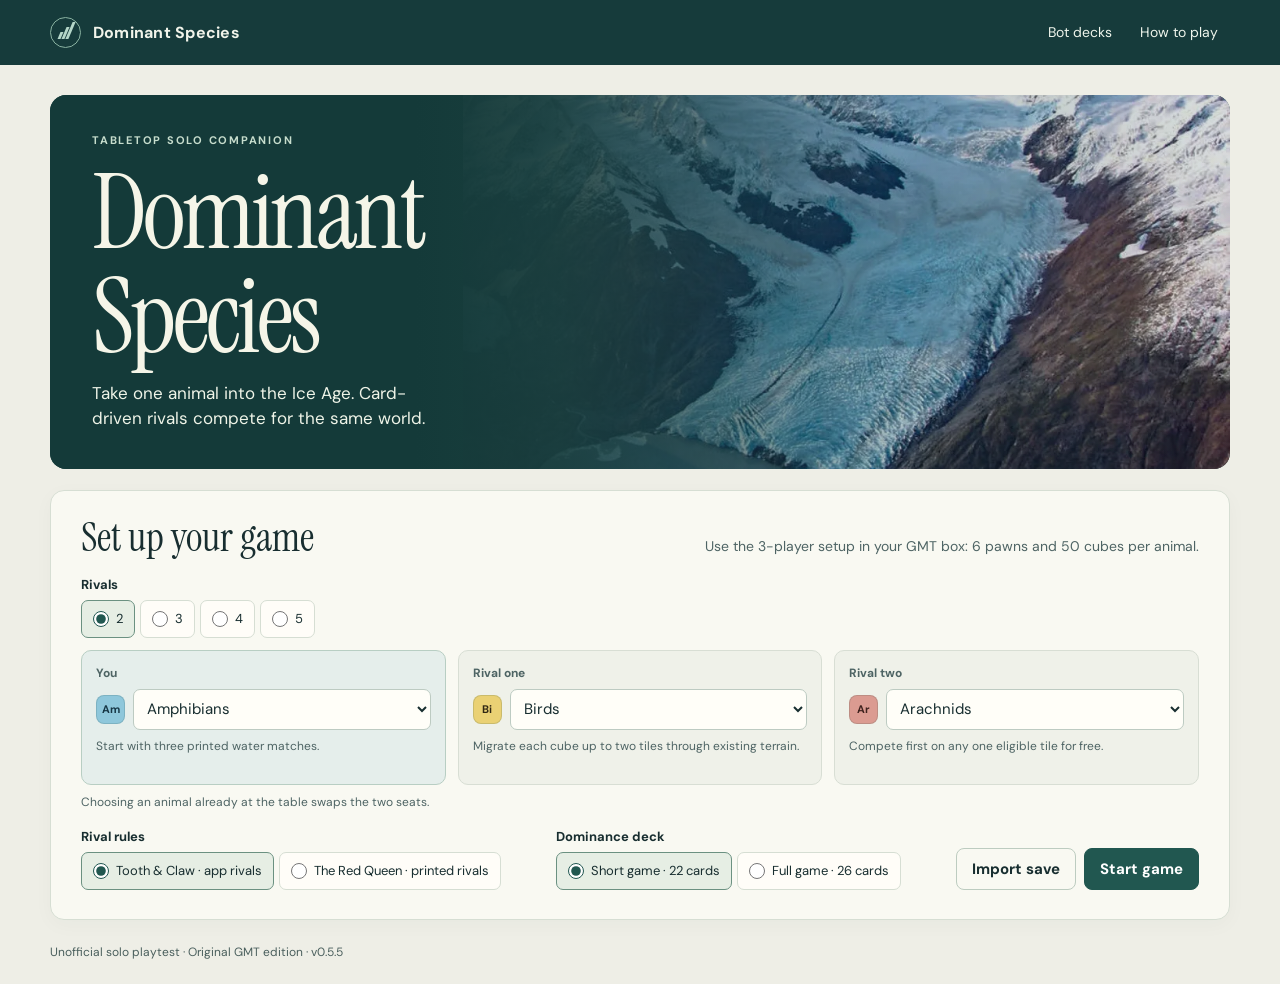
==== commit 4874b187: "v0.5.5: The Red Queen and Tooth & Claw; Ice Age forecast fix; fixes for GPT's v0.5.4 comprehensive a" ====
--- a/Dominant_Species_Solo.html
+++ b/Dominant_Species_Solo.html
@@ -446,7 +446,7 @@
 <noscript>This companion needs JavaScript. Open the downloaded HTML file in a browser.</noscript>
 <script>'use strict';
 
-const VERSION = '0.5.4';
+const VERSION = '0.5.5';
 const SAVE_KEY = 'dominant-species-solo-v1';
 // GMT rules p. 4: of the 50 gathered cubes, one marks VP.
 const THREE_PLAYER_CUBES = 50;
@@ -1719,7 +1719,33 @@
   for (const tile of terrainIds(s)) { const owner = cone(s,tile); if (owner) totals[owner]++; }
   return Object.fromEntries(s.ids.map(id => [id,bonus(totals[id])]));
 }
+// Final-reset projection for the Ice Age decision (v0.5.5, GPT's v0.5.4 comprehensive audit A1). It runs the real
+// resolution on a copy: Ice Age points, then Extinction with the Mammals save the Extinction step itself would make (the
+// app's or the printed rivals' chooser; a human Mammals player is assumed to take its best legal save), Survival and
+// final tile scoring. Actions still to come this turn are outside the snapshot. Before v0.5.5 the estimate saved the
+// first endangered Mammals tile in the order Mammals reached them; PAPER.oldForecast (testing) restores that.
+function finalProjection(s) {
+  const ice = icePoints(s);
+  const run = saved => {
+    const t = copy({...s, log: []});
+    for (const id of t.ids) earned(t, id, ice[id]);
+    t.ending = true;
+    resolveExtinction(t, saved);
+    return Object.fromEntries(t.ids.map(id => [id, t.animals[id].vp]));
+  };
+  const options = s.ids.includes('mammals') ? extinctionOptions(s,'mammals') : [];
+  if (!options.length) return run(null);
+  const chosen = botAction(s,{kind:'extinction',actor:'mammals'})?.saved ?? null;
+  if (s.human !== 'mammals') return run(chosen);
+  const runs = options.map(tile => ({tile, vp:run(tile)}));
+  const top = Math.max(...runs.map(r => r.vp.mammals));
+  return (runs.find(r => r.tile === chosen && r.vp.mammals === top) || runs.find(r => r.vp.mammals === top)).vp;
+}
 function endEstimate(s, id) {
+  if (typeof PAPER !== 'undefined' && PAPER.oldForecast) return endEstimateV054(s, id);
+  return finalProjection(s)[id];
+}
+function endEstimateV054(s, id) {
   let points = s.animals[id].vp + icePoints(s)[id];
   const trial = {...s,tiles:Object.fromEntries(terrainIds(s).map(tile => [tile,{...s.tiles[tile],cubes:{...s.tiles[tile].cubes}}]))};
   for (const actor of s.ids) {
@@ -2138,7 +2164,12 @@
 // disks no one can speciate, so a game could stall. A rival's Abundance may then use any empty corner (top-left first, as
 // for Habitat), so species can return. Applies to every paper game, saved ones included: it acts only on an empty Earth.
 // PAPER.noEmptyEarth (testing) turns it off.
-function paperEmptyEarth(s) { return !PAPER.noEmptyEarth && !terrainIds(s).some(t => s.ids.some(id => s.tiles[t].cubes[id] > 0)); }
+// v0.5.4: no RIVAL species on Earth is enough. A v0.5.4 test game (5 rivals, Hard) stalled with only the player's one
+// species left and no disks: no rival could place, speciate or move. PAPER.oldEmptyEarth (testing) restores "no species at all".
+function paperEmptyEarth(s) {
+  const who = PAPER.oldEmptyEarth || !s.paperRivals ? s.ids : s.paperRivals;
+  return !PAPER.noEmptyEarth && !terrainIds(s).some(t => who.some(id => s.tiles[t].cubes[id] > 0));
+}
 // Depletion: disks on Earth of a box element the rival does not use (Planning and Execution share this).
 function pDepletionCorners(s, actor, index) { return placementTargets(s,'depletion',index,actor).filter(k => !paperUses(s,actor,s.corners[k])); }
 function paperUses(s, actor, type) { return ANIMALS[actor].el === type || s.animals[actor].added.includes(type); }
@@ -2188,7 +2219,7 @@
   for (const [name, get] of steps) { slot = get(); if (slot) { why = name; break; } }
   const {row} = splitSlot(slot);
   if (why === 'Card action') why += ' ' + (face.rows.indexOf(row) + 1);
-  return {slot,row,priority:face ? face.rows.indexOf(row) : -1,focus,card:cardIndex,face:positive,opportunity:1,reason:'Paper rule, ' + why + ': ' + ROW_BY_ID[row].name + '.'};
+  return {slot,row,priority:face ? face.rows.indexOf(row) : -1,focus,card:cardIndex,face:positive,opportunity:1,reason:'Red Queen, ' + why + ': ' + ROW_BY_ID[row].name + '.'};
 }
 const _appBotPlacement = botPlacement;
 botPlacement = function(s) {
@@ -2242,7 +2273,7 @@
   return unique(occupied(s,actor).flatMap(t => VERTICES_OF[t].filter(k => !s.corners[k])))
     .map(k => ({corner:k, mine:CORNER_TILES[k].filter(t => s.tiles[t]?.cubes[actor]).length, vp:Math.max(...CORNER_TILES[k].filter(t => s.tiles[t]).map(t => pFirstVP(s,t)))}));
 }
-function pLabel(text) { return 'Paper rule: ' + text; }
+function pLabel(text) { return 'Red Queen: ' + text; } // v0.5.5: the printed rivals are named The Red Queen
 // A tile's free corner in board order (Aquatic); v0.5.1 took the first in clockwise storage order.
 function pFreeCorner(s, t) { return pBoardOrder(VERTICES_OF[t].filter(k => !s.corners[k]))[0] || null; }
 // Full table instructions: every location, element, quantity and pawn the decision changes.
@@ -2275,7 +2306,7 @@
       const mine = picks.filter(p => pTypes(s,actor).includes(p.type));
       const p = (mine.length ? mine : picks)[0];
       const corner = corners.length ? pBy(corners.map(c => ({...c, tile:c.corner})), c => c.mine, c => c.vp).corner : empty[0];
-      return {pick:p.pick,corner,label:pLabel('take ' + elementName(p.type) + ' from Abundance position ' + (p.pick + 1) + ' and place it at ' + pAt(s,corner) + (empty.length ? ' (Empty Earth: no species are on Earth)' : '') + '.')};
+      return {pick:p.pick,corner,label:pLabel('take ' + elementName(p.type) + ' from Abundance position ' + (p.pick + 1) + ' and place it at ' + pAt(s,corner) + (empty.length ? ' (Empty Earth: no rival species are on Earth)' : '') + '.')};
     }
     case 'wasteland': {
       const picks = indexed(s.boxes.wasteland);
@@ -2432,12 +2463,27 @@
     default: return 2.5;
   }
 }
+// v0.5.4 card skips: the list also skips a card that would do nothing. Measured on v0.5.3 (2,880 games), paper rivals
+// took Metamorphosis for nothing in 50% of plays, Disease 34%, Niche Biomes 31%, Nocturnal 20%, Hibernation 8%.
+// PAPER.noCardSkip (testing) restores the v0.5.3 list.
+function paperCardIdle(s, actor, card) {
+  if (PAPER.noCardSkip) return false;
+  const me = s.animals[actor], els = id => ANIMALS[id].affinity + s.animals[id].added.length;
+  switch (card) {
+    case 'Metamorphosis': return !me.added.length || !elementOptions(s).length;
+    case 'Disease': return !s.ids.some(id => id !== actor && s.animals[id].added.length && els(id) > els(actor));
+    case 'Niche Biomes': return !s.ids.some(id => id !== actor && s.animals[id].vp > me.vp);
+    case 'Nocturnal': return s.initiative[0] === actor;
+    case 'Hibernation': return !me.dead;
+  }
+  return false;
+}
 function paperClaim(s, actor, tile) {
   const cards = availableCards(s);
   if (PAPER.cardList) { // a printed priority list, no scoring; Ice Age only when leading or tied on VP
     const top = Math.max(...s.ids.map(id => s.animals[id].vp));
     const pawnCards = ['Omnivore','Intelligence','Parasitism'];
-    const ok = cards.filter(c => (c !== 'Ice Age' || s.animals[actor].vp >= top) && !(pawnCards.includes(c) && s.animals[actor].ap >= 10));
+    const ok = cards.filter(c => (c !== 'Ice Age' || s.animals[actor].vp >= top) && !(pawnCards.includes(c) && s.animals[actor].ap >= 10) && !paperCardIdle(s,actor,c));
     const pickd = [...(ok.length ? ok : cards)].sort((a,b) => PAPER_CARD_ORDER.indexOf(a) - PAPER_CARD_ORDER.indexOf(b))[0];
     return {card:pickd,label:pLabel('take ' + pickd + '.')};
   }
@@ -2857,7 +2903,7 @@
 function validateState(s) {
   function assert(ok) { if (!ok) throw new Error('This is not a valid Dominant Species companion save.'); }
   recordPaperLevel(s); // before the version is replaced: the level scale depends on it
-  if (s && ['0.1.0', '0.2.0', '0.3.0', '0.3.1', '0.3.2', '0.3.3', '0.3.4', '0.3.5', '0.3.6', '0.3.7', '0.3.8', '0.3.9', '0.4.0', '0.4.1', '0.5.0', '0.5.1', '0.5.2', '0.5.3'].includes(s.version)) s.version = VERSION;
+  if (s && ['0.1.0', '0.2.0', '0.3.0', '0.3.1', '0.3.2', '0.3.3', '0.3.4', '0.3.5', '0.3.6', '0.3.7', '0.3.8', '0.3.9', '0.4.0', '0.4.1', '0.5.0', '0.5.1', '0.5.2', '0.5.3', '0.5.4'].includes(s.version)) s.version = VERSION;
   const keys = value => value && typeof value === 'object' ? Object.keys(value) : [];
   assert(s && s.version === VERSION && ['supply','planning','execution','finished'].includes(s.phase) &&
     num(s.turn) && s.turn > 0 && num(s.rng) && s.rng <= 0xffffffff && num(s.seed) && s.seed <= 0xffffffff);
@@ -2982,8 +3028,8 @@
     '<form data-form="start"><fieldset class="rival-count"><legend>Rivals</legend><div class="segment">' + [2,3,4,5].map(n => '<label><input name="count" type="radio" value="' + n + '"' +
       (setup.bots.length === n ? ' checked' : '') + '> ' + n + '</label>').join('') + '</div></fieldset><div class="seats">' + seats.map(seat).join('') + '</div><p class="seat-hint">Choosing an animal already at the table swaps the two seats.</p><div class="setup-bottom">' +
     '<fieldset><legend>Rival rules</legend><div class="segment">' +
-    '<label><input name="rules" type="radio" value="app"' + (!setup.paper ? ' checked' : '') + '> App rivals</label>' +
-    '<label><input name="rules" type="radio" value="paper"' + (setup.paper ? ' checked' : '') + '> Paper rules · as printed</label></div>' +
+    '<label><input name="rules" type="radio" value="app"' + (!setup.paper ? ' checked' : '') + '> Tooth &amp; Claw · app rivals</label>' +
+    '<label><input name="rules" type="radio" value="paper"' + (setup.paper ? ' checked' : '') + '> The Red Queen · printed rivals</label></div>' +
     (setup.paper ? '<div class="segment paper-level">' + PAPER_LEVELS.map(([n,name]) => '<label><input name="extra" type="radio" value="' + n + '"' + (setup.extra === n ? ' checked' : '') + '> ' + name + ' · ' + (n === -2 && setup.bots.length === 5 ? '−1 pawn, you +1' : (n < 0 ? '−' + -n : '+' + n) + ' pawn' + (Math.abs(n) === 1 ? '' : 's')) + '</label>').join('') + '</div>' : '') +
     '</fieldset>' +
     '<fieldset><legend>Dominance deck</legend><div class="segment">' +
@@ -3083,7 +3129,8 @@
     'For each animal, set out ' + ['','','','six','five','four','three'][game.ids.length] + ' action pawns and ' + SETUP_BY_PLAYERS[game.ids.length][1] + ' cubes. Use one cube to mark VP, put four on the map and leave ' + (SETUP_BY_PLAYERS[game.ids.length][1] - 5) + ' in the gene pool.' +
     // GPT v0.5.3 re-audit (medium): scaled Easy (five rivals) is −1 for each rival and +1 for you, not −2.
     (game.paper?.extra ? (([rd, yd]) => ' Each rival ' + (rd > 0 ? 'takes ' + rd + ' extra' : 'returns ' + -rd) + ' action pawn' + (Math.abs(rd) === 1 ? '' : 's') +
-      (yd ? ' and you take ' + yd + ' extra' : '') + ' (paper rules, ' + paperLevel(game.paper.extra, game.paper) + ').')(game.paper.scaledEasy ? [-1, 1] : [game.paper.extra, 0]) : '') +
+      (yd ? ' and you take ' + yd + ' extra' : '') + ': each rival has ' + (SETUP_BY_PLAYERS[game.ids.length][0] + rd) + (yd ? ' and you have ' + (SETUP_BY_PLAYERS[game.ids.length][0] + yd) : '') +
+      ' (The Red Queen, ' + paperLevel(game.paper.extra, game.paper) + ').')(game.paper.scaledEasy ? [-1, 1] : [game.paper.extra, 0]) : '') +
     ' Match the Earth map with Wetland at the top.' :
     'Slide the physical action display as usual. Refill the three draw rows, turn up any face-down tile stacks, and fill the open card spaces.';
   return '<div class="block-head"><h2 id="turn-focus" tabindex="-1">Enter board draws</h2><span class="phase-badge">' + (game.turn === 1 ? 'Setup' : 'Reseed') +
@@ -3121,7 +3168,7 @@
     return '<div class="block-head"><h2 id="turn-focus" tabindex="-1">Place the pawn</h2><span class="phase-badge">Planning</span></div>' +
       '<p class="actorline">' + badge(reveal.actor,true) + nameOf(reveal.actor) + ' · ' + (left - 1) + ' left in deck</p>' +
       '<div class="current-card"><p class="eyebrow">' + (reveal.face ? 'Primary face' : 'Reverse face') + '</p><p class="display">' + card.title +
-      '</p><p class="muted">' + (game.paper ? 'Paper rules always use this face.' : CHECKS[card.check] + ' · ' + (reveal.face ? 'Yes' : 'No')) + '</p>' + cardRows(face) + '</div>' +
+      '</p><p class="muted">' + (game.paper ? 'The Red Queen always uses this face.' : CHECKS[card.check] + ' · ' + (reveal.face ? 'Yes' : 'No')) + '</p>' + cardRows(face) + '</div>' +
       '<div class="result-box"><strong>' + slotLabel(reveal.slot) + '</strong><p>' + reveal.reason + '</p></div>' +
       button('Pawn placed · Continue','next','primary');
   }
@@ -3192,7 +3239,7 @@
       ' · ' + a.pool + ' in pool</small></div><div class="score-vp"><b>' + a.vp + '</b>VP</div></div>';
   }).join('');
   const turn = game.phase === 'supply' ? showSupply() : reveal || game.phase === 'planning' ? drawPanel() : game.phase === 'execution' ? showExecution() : showFinished();
-  main.innerHTML = '<div class="game-top"><div><p class="eyebrow">' + (game.short ? '22-card game' : '26-card game') + (game.paper ? ' · Paper rules, ' + paperLevel(game.paper.extra, game.paper) : '') +
+  main.innerHTML = '<div class="game-top"><div><p class="eyebrow">' + (game.short ? '22-card game' : '26-card game') + (game.paper ? ' · The Red Queen, ' + paperLevel(game.paper.extra, game.paper) : ' · Tooth &amp; Claw') +
     '</p><h1>' + roundTitle + '</h1></div><div class="toolrow">' + button('Undo','undo','sm subtle',enable(!!(undo.length || reveal || preview))) + '</div></div>' +
     '<div class="score-strip" aria-label="Scores in Initiative order">' + score + '</div><nav class="game-jump" aria-label="Jump to board section">' +
     '<a href="#turn-focus">Current step</a><a href="#action-display">Action display</a><a href="#earth-panel">Earth map</a></nav>' +
@@ -3682,7 +3729,7 @@
   const values=new FormData(form);
   try {
     if (form.dataset.form === 'start') {
-      if (setup.paper && !PAPER_LEVELS.some(([n]) => n === setup.extra)) throw new Error('Choose a difficulty level for the paper rivals.');
+      if (setup.paper && !PAPER_LEVELS.some(([n]) => n === setup.extra)) throw new Error('Choose a difficulty level for The Red Queen.');
       game=newGame(setup.human,[...setup.bots],setup.short,randomSeed(),setup.paper ? {extra:setup.extra} : null);
       activeTile='D3'; reveal=null; preview=null; draft={}; undo=[]; notice=''; initialError='';
       save(); render(true);
@@ -3784,7 +3831,7 @@
     '<li>Place your own pawns. Reveal a card for each rival placement and mirror the indicated slot on your action display.</li>' +
     '<li>Apply each action to the physical board and confirm it here. The Earth map uses the starting wetland as north. Corner 1 points right, and corners 2–6 follow clockwise. The map shows a shared corner once.</li>' +
     '<li>Follow the app’s Extinction and Survival prompts. After Ice Age, complete the turn and compare the final scores.</li></ol>' +
-    '<h3>Bot cards</h3><p>Each rival shuffles its own eight-card deck, checks one condition per placement and starts on the corresponding face. The action list guides the pawn placement. The bot can take another open space when it sees a stronger opportunity. Targets are chosen when the pawn resolves.</p><p>With <b>Paper rules</b>, the rivals follow the printed Paper Rivals rulebook exactly: always the reverse face of the card, simple counting rules, and a pawn adjustment for difficulty (' + PAPER_LEVELS.map(([n,name]) => name + ' ' + (n < 0 ? '−' + -n : n ? '+' + n : '0')).join(', ') + '; from v0.5.3, Easy with five rivals is −1 for each rival and +1 for you). In Paper games started in v0.5.0 or later, the rivals plan first: at the start of each Planning, they place one pawn each before anyone else, in Initiative order. In Paper games started in v0.4.0 or later, when only rivals tie for the most matches on a tile, one of them is dominant: from v0.5.4 the rival with the most species there, then the one higher in the food chain (earlier games: the food chain alone); a tie that includes you leaves the tile with no dominant animal. In every Paper game (from v0.5.1, saved games included), if no species of any animal are left on Earth, a rival\'s Abundance may use any empty corner, so species can return. Use it to learn the printed rules, or to play them without printing anything.</p>' +
+    '<h3>Rival cards</h3><p>With <b>Tooth &amp; Claw</b>, the app\'s own rivals, each rival shuffles its own eight-card deck, checks one condition per placement and starts on the corresponding face. The action list guides the pawn placement. The bot can take another open space when it sees a stronger opportunity. Targets are chosen when the pawn resolves.</p><p>With <b>The Red Queen</b>, the rivals follow the printed rulebook (The Red Queen: solo rivals for Dominant Species) exactly: always the reverse face of the card, simple counting rules, and a pawn adjustment for difficulty (' + PAPER_LEVELS.map(([n,name]) => name + ' ' + (n < 0 ? '−' + -n : n ? '+' + n : '0')).join(', ') + '; from v0.5.3, Easy with five rivals is −1 for each rival and +1 for you). In Red Queen games started in v0.5.0 or later, the rivals plan first: at the start of each Planning, they place one pawn each before anyone else, in Initiative order. In Red Queen games started in v0.4.0 or later, when only rivals tie for the most matches on a tile, one of them is dominant: from v0.5.4 the rival with the most species there, then the one higher in the food chain (earlier games: the food chain alone); a tie that includes you leaves the tile with no dominant animal. In every Red Queen game (from v0.5.1, saved games included), if no rival has any species left on Earth (from v0.5.4 even if yours remain), a rival\'s Abundance may use any empty corner, so species can return. Use it to learn the printed rules, or to play them without printing anything.</p>' +
     (game?.paper && !game.paper.planFirst ? '<p><b>This saved game</b> was started before ' + (game.paper.rivalTie ? 'v0.5.0' : 'v0.4.0') + ' and keeps these rules from then: ' + esc(paperLevel(game.paper.extra, game.paper)) + ' (' + (game.paper.extra < 0 ? '−' + -game.paper.extra : '+' + game.paper.extra) + ' pawn' + (Math.abs(game.paper.extra) === 1 ? '' : 's') + ' per rival), the rivals place in normal Initiative order' + (game.paper.rivalTie ? '' : ', and a tie between rivals leaves the tile with no dominant animal') + '.</p>' : '') +
     (game?.paper?.planFirst && !game.paper.speciesTie ? '<p><b>This saved game</b> was started before v0.5.4 and keeps its rival tie rule from then: when only rivals tie for the most matches on a tile, the one higher in the food chain is dominant.</p>' : '') +
     '<h3>Board tracking</h3><p>The companion checks cones automatically. When a protected Hibernation cube shares a tile with other cubes of the same animal, the app moves or removes the ordinary cubes first. Confirm each physical move to save it. Undo is available until you close or reload the page. Export a save before switching browsers or devices.</p>' +
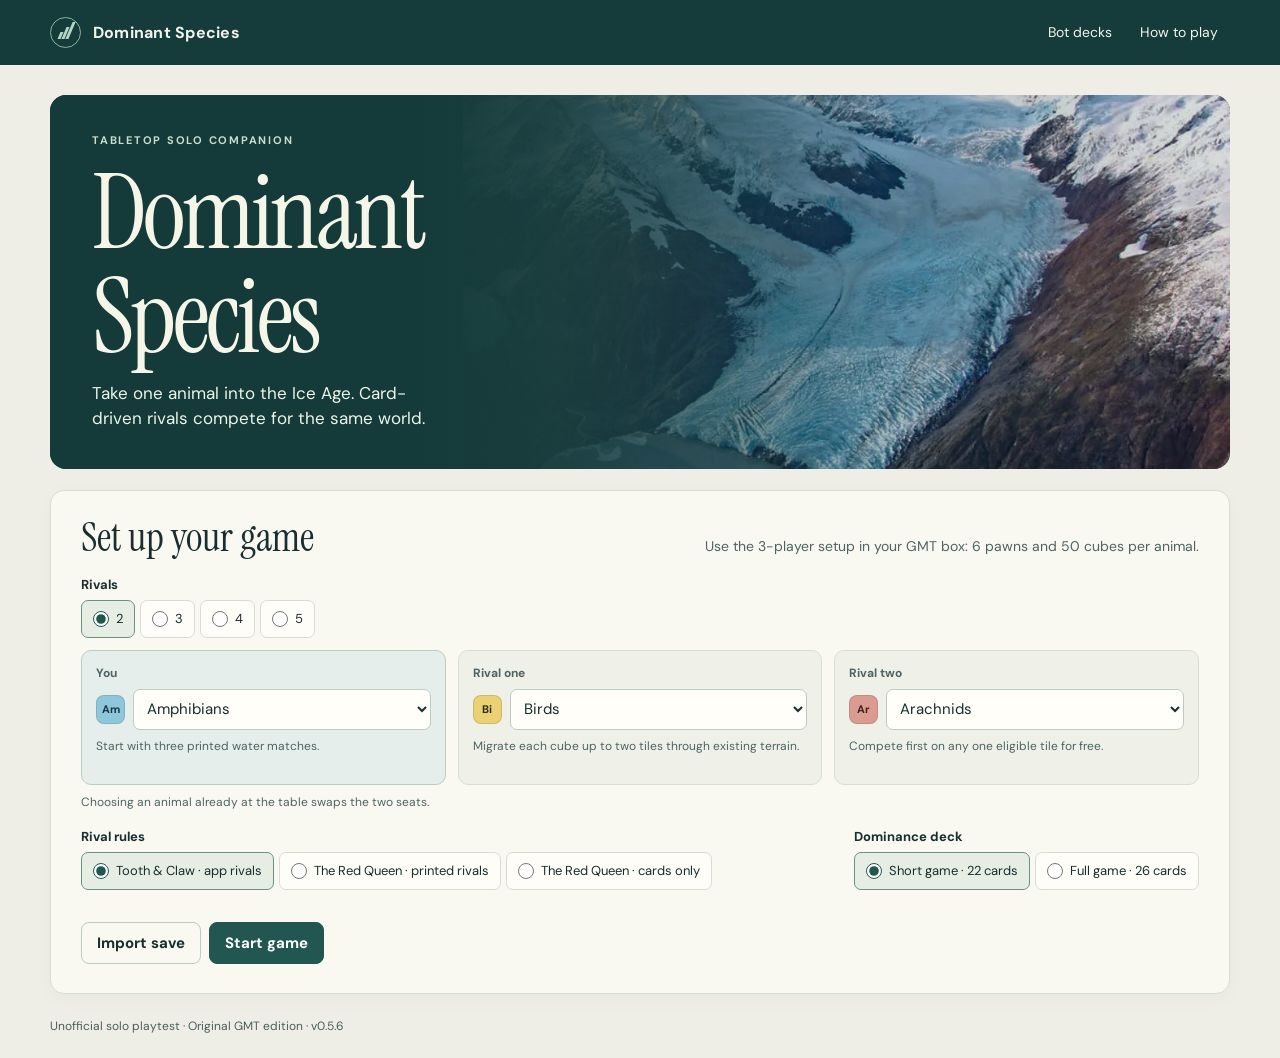
==== commit 95c67db8: "v0.5.6: The Red Queen cards-only mode; Ice Age decision fixes and card reminders for GPT's v0.5.5 re" ====
--- a/Dominant_Species_Solo.html
+++ b/Dominant_Species_Solo.html
@@ -394,6 +394,25 @@
   .wrap{padding-inline:18px}.game-grid{grid-template-columns:minmax(0,1fr) minmax(0,.9fr)}
   .block{padding:14px}.board-panel{padding:11px}.action-row{grid-template-columns:96px minmax(0,1fr)}
 }
+/* The Red Queen, cards only (v0.5.6) */
+.rq-intro h2{font-size:30px;margin-bottom:6px}.rq-intro .muted{margin-top:7px;font-size:13px}
+.rq-grid{display:grid;grid-template-columns:repeat(auto-fill,minmax(310px,1fr));gap:14px;margin:14px 0}
+.rq-deck{padding:15px 16px;display:flex;flex-direction:column;gap:10px}.rq-deck .block-head{margin:0}
+.rq-deck h2{display:flex;align-items:center;gap:9px;font-size:30px}.rq-deck .button{align-self:flex-start}
+.rq-card{border:1px solid #b5c5b9;border-radius:10px;background:#fffef9;padding:10px 12px;font-family:Georgia,serif}
+.rq-head{display:flex;align-items:center;gap:8px;background:var(--chip);color:var(--chip-ink);padding:4px 9px;border-radius:6px;border:1px solid #0000004d}
+.rq-who{font:700 12px/1.2 var(--body);letter-spacing:.08em}.rq-meta{font:12px/1.2 var(--body);opacity:.88;flex:1}.rq-num{font:700 22px/1 var(--body)}
+.rq-name{font:700 18px/1.25 Georgia,serif;color:#2f4a3a;margin:8px 0 4px}
+.rq-acts{list-style:none;margin:0;padding:0;counter-reset:act}
+.rq-acts li{counter-increment:act;position:relative;padding:3px 0 5px 30px;border-bottom:1px solid #e1e5df}.rq-acts li:last-child{border-bottom:0}
+.rq-acts li::before{content:counter(act);position:absolute;left:0;top:5px;width:21px;height:21px;border-radius:50%;background:#2f4a3a;color:#fff;font:700 12px/21px var(--body);text-align:center}
+.rq-acts b{display:block;font-size:16px}.rq-acts small{display:block;font:12.5px/1.3 var(--body);color:#555}
+.rq-acts li.weak b,.rq-acts li.weak small{color:#9a9a9a}.rq-acts li.weak::before{background:#b9b9b9}
+.rq-foot{margin-top:6px;padding-top:5px;border-top:1px solid #9aa39a;font:11.5px/1.35 var(--body);color:#666}
+.rq-note{font-size:13px;color:#8a3b1c}.rq-empty{padding:12px 0;color:var(--muted)}
+.rq-recent li{display:flex;align-items:center;gap:6px}
+dialog.doc-modal{width:min(980px,calc(100% - 16px))}dialog.doc-modal .modal-body{padding:0}
+.doc-frame{display:block;width:100%;height:calc(100dvh - 125px);border:0;background:#fff}
 @media(max-width:670px){
   .wrap{padding-inline:12px}.mast-inner{min-height:55px;gap:3px}.brand{font-size:13px;gap:6px}.emblem{width:25px;height:25px}
   nav{gap:0}nav button{padding:8px 6px;font-size:12px}.hero{margin:15px 0 12px;min-height:232px}
@@ -410,6 +429,7 @@
   .game-jump{display:flex;gap:12px;margin:0 2px 9px;font-size:12px}
   .block{padding:13px}.earth{max-width:540px;margin-inline:auto}.footer{min-height:53px}
   .hex-terrain{font-size:7px}.element-dot{width:17px;height:17px}.modal-body{padding:12px 14px 17px}.modal-header{padding:12px 14px}
+  .rq-grid{grid-template-columns:1fr;gap:10px}.rq-deck h2{font-size:27px}.game-top.rq-top{flex-wrap:wrap;align-items:flex-start}.rq-top .toolrow{width:100%}
 }
 @media(min-width:730px){.cone-marker{display:block}}
 @media(max-width:365px){
@@ -446,7 +466,7 @@
 <noscript>This companion needs JavaScript. Open the downloaded HTML file in a browser.</noscript>
 <script>'use strict';
 
-const VERSION = '0.5.5';
+const VERSION = '0.5.6';
 const SAVE_KEY = 'dominant-species-solo-v1';
 // GMT rules p. 4: of the 50 gathered cubes, one marks VP.
 const THREE_PLAYER_CUBES = 50;
@@ -704,6 +724,21 @@
   d.discards.push(index);
   return index;
 }
+// The Red Queen, cards only (v0.5.6): the app keeps each rival's deck and the player runs the printed rules. No board is
+// tracked, so this is its own small state, saved under its own key; it shares the deck shuffle and draw with full games.
+const DRAW_FORMAT = 'red-queen-cards-only-v1';
+function newDrawGame(human, rivals, extra, seed) {
+  const s = {format: DRAW_FORMAT, version: VERSION, human, rivals: [...rivals], extra, seed, rng: seed, decks: {}, draws: []};
+  for (const id of s.rivals) s.decks[id] = {queue: shuffle(s, DECKS[id].map((_, i) => i)), discards: []};
+  return s;
+}
+function drawFor(s, actor) {
+  const reshuffled = !s.decks[actor].queue.length;
+  const card = drawCard(s, actor);
+  s.draws.push({actor, card, reshuffled});
+  if (s.draws.length > 200) s.draws.shift();
+  return card;
+}
 function note(s, title, body = '', actor = null, card = null) {
   s.log.push({turn:s.turn, title, body, actor, card});
   if (s.log.length > 650) s.log.shift();
@@ -1724,6 +1759,9 @@
 // app's or the printed rivals' chooser; a human Mammals player is assumed to take its best legal save), Survival and
 // final tile scoring. Actions still to come this turn are outside the snapshot. Before v0.5.5 the estimate saved the
 // first endangered Mammals tile in the order Mammals reached them; PAPER.oldForecast (testing) restores that.
+// v0.5.6 (GPT's v0.5.5 re-audit): a human Mammals player is assumed to make the save that best helps it win: its final
+// place first, then its lead over the best other animal, then its own VP (v0.5.5 took the most VP for Mammals, which can
+// lose a game that a smaller save wins). PAPER.v055Forecast (testing) restores v0.5.5.
 function finalProjection(s) {
   const ice = icePoints(s);
   const run = saved => {
@@ -1738,8 +1776,18 @@
   const chosen = botAction(s,{kind:'extinction',actor:'mammals'})?.saved ?? null;
   if (s.human !== 'mammals') return run(chosen);
   const runs = options.map(tile => ({tile, vp:run(tile)}));
-  const top = Math.max(...runs.map(r => r.vp.mammals));
-  return (runs.find(r => r.tile === chosen && r.vp.mammals === top) || runs.find(r => r.vp.mammals === top)).vp;
+  if (typeof PAPER !== 'undefined' && PAPER.v055Forecast) {
+    const top = Math.max(...runs.map(r => r.vp.mammals));
+    return (runs.find(r => r.tile === chosen && r.vp.mammals === top) || runs.find(r => r.vp.mammals === top)).vp;
+  }
+  const others = s.ids.filter(id => id !== 'mammals');
+  const key = r => [finalPlace(s, r.vp, 'mammals'), Math.max(...others.map(id => r.vp[id])) - r.vp.mammals, -r.vp.mammals, r.tile === chosen ? 0 : 1];
+  const better = (a, b) => { const x = key(a), y = key(b); const i = x.findIndex((v, n) => v !== y[n]); return i >= 0 && x[i] < y[i]; };
+  return runs.reduce((best, r) => better(r, best) ? r : best).vp;
+}
+// An animal's final place for projected VP, with ties to the animal higher in the food chain (as standings() decides).
+function finalPlace(s, vp, id) {
+  return [...s.ids].sort((a, b) => vp[b] - vp[a] || rank(a) - rank(b)).indexOf(id);
 }
 function endEstimate(s, id) {
   if (typeof PAPER !== 'undefined' && PAPER.oldForecast) return endEstimateV054(s, id);
@@ -2002,9 +2050,16 @@
 function cardValue(s, actor, name, tile, quick = false) {
   if (name === 'Ice Age') {
     if (quick) return s.animals[actor].vp >= Math.max(...s.ids.map(id => s.animals[id].vp)) ? 5 : .6;
-    const own = endEstimate(s,actor);
-    const margin = own - Math.max(...s.ids.filter(id => id !== actor).map(id => endEstimate(s,id)));
-    return margin >= 0 ? 7 + Math.min(5,margin*.25) : -Math.min(4,Math.abs(margin)*.35);
+    if (typeof PAPER !== 'undefined' && (PAPER.oldForecast || PAPER.v055Forecast)) {
+      const own = endEstimate(s,actor);
+      const margin = own - Math.max(...s.ids.filter(id => id !== actor).map(id => endEstimate(s,id)));
+      return margin >= 0 ? 7 + Math.min(5,margin*.25) : -Math.min(4,Math.abs(margin)*.35);
+    }
+    // v0.5.6 (GPT's v0.5.5 re-audit): a projected tie is won only by the animal higher in the food chain, so a tie it
+    // would lose counts as a loss (v0.5.5 took Ice Age on any tie).
+    const vp = finalProjection(s);
+    const margin = vp[actor] - Math.max(...s.ids.filter(id => id !== actor).map(id => vp[id]));
+    return finalPlace(s, vp, actor) === 0 ? 7 + Math.min(5,margin*.25) : -Math.min(4,Math.max(1,Math.abs(margin))*.35);
   }
   if (['Biodiversity','Ecodiversity','Fertile','Niche Biomes'].includes(name)) return scoreCardPoints(s,actor,name,tile);
   if (quick || !tile) {
@@ -2788,6 +2843,14 @@
 };
 
 
+// Generated by source/paper/printables.py from RULES.md, AIDS.html and the decks. Do not edit by hand.
+const RQ_TARGET = {"initiative": "it is not first on the Initiative track", "adaptation": "the box has an element; its display has under 6", "regression": "an added type is in the Adaptation or Regression box", "abundance": "a box element it uses; empty corner on its tile (exceptions: aid 1)", "wasteland": "the box holds an element it uses", "depletion": "a disk on Earth of a box element it doesn't use", "glaciation": "a legal tile with opposing species and none of its own", "speciation": "gene pool not empty; a disk of that element on Earth", "wanderlust": "a face-up tile; an empty spot next to its tiles", "migration": "a rescue, or 1 of 2+ species (no rank lost) to a new matched tile", "competition": "shares a tile of these terrains or tundra with an opponent", "domination": "an unscored tile holds one of its species"};
+const RQ_LEGEND = "Under each action: when it has a target. Grey: a weak action, skipped. Planning steps 1–3 come first; if nothing fits, step 5.";
+const RQ_CHAIN = ["first in the food chain", "second in the food chain", "third in the food chain", "fourth in the food chain", "fifth in the food chain", "last in the food chain"];
+const RQ_RULES = "<!doctype html><meta charset='utf-8'><meta name='viewport' content='width=device-width,initial-scale=1'><title>The Red Queen<\/title><style>\n@page{size:letter;margin:0.55in}\n@page cards{margin:0.4in}\n*{box-sizing:border-box}\nbody{font:10.5pt/1.42 Georgia,serif;color:#1d1d1b;max-width:800px;margin:24px auto;padding:0 18px}\nh1{font-size:22pt;color:#2f4a3a;margin:0 0 4px;border-bottom:3px solid #2f4a3a;padding-bottom:4px}\nh1+p{font:8.5pt/1.4 Helvetica,Arial,sans-serif;color:#666}\nh2{font:bold 11pt Helvetica,Arial,sans-serif;text-transform:uppercase;letter-spacing:.05em;color:#fff;background:#2f4a3a;padding:3px 8px;margin:20px 0 8px}\nh3{font:bold 10.5pt Helvetica,Arial,sans-serif;color:#2f4a3a;border-bottom:1px solid #9aa39a;padding-bottom:2px;margin:14px 0 6px}\np{margin:5px 0}\ntable{border-collapse:collapse;width:100%;margin:6px 0 8px;font-size:9.5pt}tr{page-break-inside:avoid;break-inside:avoid}thead{display:table-header-group}\nth,td{border:1px solid #9aa39a;padding:3px 6px;vertical-align:top;text-align:left}\nth{background:#e8ede6;font:bold 8.5pt Helvetica,Arial,sans-serif}td:first-child{font-weight:bold}\ncode{font-size:8.5pt;background:#f1f3ee;padding:0 3px}ul{padding-left:20px}li{margin:2px 0}\nbody>ol{list-style:none;padding:0;counter-reset:step;margin:6px 0}\nbody>ol>li{counter-increment:step;position:relative;border:1px solid #9aa39a;border-radius:4px;padding:5px 8px 5px 34px;margin:0 0 4px}\nbody>ol>li::before{content:counter(step);position:absolute;left:10px;top:3px;font:bold 14pt Helvetica,Arial,sans-serif;color:#2f4a3a}\n@media print{body{margin:0;max-width:none;padding:0}h2,h3{page-break-after:avoid;break-after:avoid}li,p{page-break-inside:avoid;break-inside:avoid}}\n@media screen{body{margin:12px auto;padding:0 12px}}@media (max-width:640px){body{font-size:14.5px}h1{font-size:21pt}table{font-size:12.5px}}<\/style><body><h1>The Red Queen<\/h1>\n<p><strong>Solo rivals for <em>Dominant Species<\/em><\/strong> · Version 0.5.6 · 15 November 2026 · An unofficial solo variant for <em>Dominant Species<\/em> (designed by Chad Jensen, published by GMT Games), for one player against two to five rival animals.<\/p>\n<p><em>In biology, the Red Queen hypothesis says a species must keep evolving just to hold its place against its rivals. These rivals make you do exactly that.<\/em><\/p>\n<h2>Overview<\/h2>\n<p>These rules run the rival animals at the table without the app, against two to five rivals. Each rival draws from its own eight-card deck. Every decision after that is made by counting things on the board, with no scoring or judgment calls. The rivals place their first pawn of each turn before you do, and the number of pawns they get sets the difficulty.<\/p>\n<p><strong>You need:<\/strong> the base game, and for each rival eight cards numbered 1–8 (or roll a d8 instead; the deck is recommended, because a die can repeat a card before the others have come up). The decks are listed under Rival decks, and printable cards with backs are at the end of this rulebook.<\/p>\n<p><strong>Player aids:<\/strong> the companion player aids have four reference sheets (Planning, Execution, Dominance Cards, and Setup with the other decisions) and one sheet per rival with its deck, power and food-chain position. They condense these rules; if the two ever disagree, this rulebook wins.<\/p>\n<p><strong>Terms used throughout<\/strong><\/p>\n<ul>\n<li><strong>Opponents in VP order:<\/strong> the rival's opponents (you and the other rivals) from highest to lowest on the VP track, ties to the animal higher in the food chain. The first one is the <strong>leader<\/strong>.<\/li>\n<li><strong>Rank on a tile:<\/strong> order every animal with a species on the tile by its number of species, ties to the food chain, as in normal tile scoring. Animals rank even below the places that score VP (on tundra, second place still counts as second).<\/li>\n<li><strong>Gains a rank:<\/strong> after the change, the rival is ranked higher on that tile than before, or now ranks there at all.<\/li>\n<li><strong>First-place value:<\/strong> the leftmost number on the Tile Scoring table: Sea 9, Wetland 8, Savannah 7, Jungle 6, Forest 5, Desert 4, Mountain 3, Tundra 1.<\/li>\n<li><strong>Uses an element:<\/strong> the element is on the rival's animal display (printed or added).<\/li>\n<li><strong>Added elements, in order:<\/strong> keep each rival's added elements in acquisition order, oldest on the left. Put new elements, including Metamorphosis replacements, at the right end. When removing an element type, remove its leftmost copy and close the gap without reordering the remaining elements.<\/li>\n<li><strong>Matches (rivals only):<\/strong> a rival matches a tile with its printed element count (2, or 3 for Amphibians) plus its number of added elements, capped at the number of element disks on that tile. The element types don't matter. Use this count wherever the game asks how many elements a rival matches (dominance, Extinction, and every \"matches\" in these rules). Adaptation, Regression and Disease still change the count. You count your own animal normally.<\/li>\n<li><strong>Rival ties:<\/strong> if only rivals tie for the most matches on a tile, the rival with the most species there is dominant; if they still tie, the one higher in the food chain. If you tie with them, no one is dominant there, as in the normal rules.<\/li>\n<li><strong>Ties:<\/strong> break any remaining tie between tiles already on Earth by the higher first-place value, then <strong>board order<\/strong>, unless the rule gives a different priority. For corners and empty spots, use board order after the priorities listed for that choice. Board order means furthest left on the board, then highest; for tiles it runs down the leftmost column, then the next column.<\/li>\n<\/ul>\n<h2>Setup and difficulty<\/h2>\n<p>Set up a normal game for your player count: you plus two to five rival animals, with the base game's pawns and cubes for that count (6 pawns and 50 cubes with two rivals, 5 and 45 with three, 4 and 40 with four, 3 and 35 with five). Then:<\/p>\n<ol>\n<li>Shuffle each rival's eight deck cards face down. When a deck runs out, reshuffle its discards.<\/li>\n<li>Choose a difficulty and adjust <strong>each rival's<\/strong> action pawns from the base count. Extra pawns come from the unused pawns in the box; removed pawns go back to it. <strong>Easy with five rivals<\/strong> is different: each rival has one pawn fewer (not two), and you take one extra pawn, so they have 2 each and you have 4 (the base of 3 would otherwise leave each rival only 1).<\/li>\n<li>Before the first Planning, place the dominance cones using these rules: rivals use their own matching count, and rival ties go to the rival with the most species there, then the food chain (Terms used). Only an animal that is present and matches at least one element can be dominant. Update the cones whenever the result changes.<\/li>\n<\/ol>\n<table>\n<thead>\n<tr>\n<th>Level<\/th>\n<th>Each rival's pawns<\/th>\n<\/tr>\n<\/thead>\n<tbody>\n<tr>\n<td>Easy<\/td>\n<td>Base count −2 (with five rivals: −1 for each rival, and you take 1 extra pawn)<\/td>\n<\/tr>\n<tr>\n<td>Standard<\/td>\n<td>Base count −1<\/td>\n<\/tr>\n<tr>\n<td>Hard<\/td>\n<td>Base count<\/td>\n<\/tr>\n<tr>\n<td>Expert<\/td>\n<td>Base count +1<\/td>\n<\/tr>\n<\/tbody>\n<\/table>\n<p><strong>Playing with the companion app:<\/strong> the app can run these exact rules, so you don't need to print anything. On the setup screen choose <strong>The Red Queen<\/strong> and a level. The app draws each rival's card, names the Planning step that chose each space, and spells out every change to make on the board. To run the rivals yourself without printing, choose <strong>The Red Queen · cards only<\/strong>: the app shuffles and draws each rival's cards, with this rulebook and the player aids a tap away, and you resolve everything else. (The app's other option, Tooth &amp; Claw, is a separate set of rivals with their own rules.)<\/p>\n<p>Everything else follows the normal rules. Rivals never break a rule to make a choice: if a rule points at something illegal, skip to the next option.<\/p>\n<h2>Two players plus a rival<\/h2>\n<p>Two people can add one Red Queen rival as the third animal to get a full three-player game, with more blocking and more pressure on the board than a two-player game.<\/p>\n<ul>\n<li>Set up a normal three-player game with the rival as the third animal.<\/li>\n<li>Run the rival exactly as in solo. Its <strong>leader<\/strong> is whichever opponent is highest on the VP track, so it presses whoever is winning, not one fixed person.<\/li>\n<li>Start at Standard. The levels were set for one person against the rivals, so they may feel different with two.<\/li>\n<\/ul>\n<h2>Planning: placing a pawn<\/h2>\n<p><strong>Rivals plan first.<\/strong> At the start of each Planning, before anyone else places, each rival places one pawn, in Initiative order (a rival whose pawns are all already on the action display skips this). Then Planning goes around the Initiative order as usual, starting from the top, until everyone has placed all their pawns. (Without this, a player who stays first on the Initiative track gets first pick of the action display every turn, which these rivals rarely contest.)<\/p>\n<p>When it is a rival's turn to place, first draw the top card of its deck (it is discarded after this placement even if an earlier step decides). Then take the first step below that gives a space.<\/p>\n<ol>\n<li><strong>Domination first.<\/strong> If a Dominance Card is available, and the rival dominates more unscored tiles than it has pawns on Domination (at most 2), it takes the leftmost open Domination space.<\/li>\n<li><strong>Barren Earth.<\/strong> After turn 1, if no animal is dominant on any tile, the rival takes an open Abundance space, unless it already has a pawn there. It may take any element there. <strong>Empty Earth:<\/strong> if no rival has any species left on Earth (yours may remain), the rival's Abundance may use any empty corner, so species can return (see the tables below).<\/li>\n<li><strong>Block the leader.<\/strong> If a Dominance Card is available, the rival has fewer than 2 pawns on Domination, and the leader dominates at least one unscored tile, the rival takes the leftmost open Domination space (it needs a legal target; see the table below). This only claims the space: its target is any unscored tile with one of the rival's species, and in Execution the pawn scores by the usual Domination rule, which need not be the leader's tile or win a card.<\/li>\n<li><strong>Its card.<\/strong> Try the drawn card's three actions in order and place on the first one that:<ul>\n<li>is not a row where the rival already has a pawn;<\/li>\n<li>is not a weak action (Abundance, Glaciation, Wasteland, Depletion, Regression, Initiative), unless it is the card's first action;<\/li>\n<li>has an open space with a target (table below).<\/li>\n<\/ul>\n<\/li>\n<li><strong>Fallback.<\/strong> Try this order with the same tests, except the weak-action test: Domination, Wanderlust, Speciation, Adaptation, Competition, Migration, Abundance, Initiative, Regression, Depletion, Wasteland, Glaciation.<\/li>\n<li><strong>Last resort.<\/strong> Repeat step 5, now allowing rows where the rival already has a pawn. If nothing qualifies, take the first open space.<\/li>\n<\/ol>\n<p><strong>Full display.<\/strong> If every action space is taken, Planning ends at once, even if some players still have pawns. Those pawns wait for the next turn.<\/p>\n<p><strong>Which space in the row:<\/strong> for Speciation, the element whose disks touch the most tiles the rival matches. For Competition, the space whose terrains (plus tundra) hold the most tiles the rival shares with an opponent. In a tie, and for any other row, the leftmost open space.<\/p>\n<table>\n<thead>\n<tr>\n<th>Action<\/th>\n<th>Has a target when<\/th>\n<\/tr>\n<\/thead>\n<tbody>\n<tr>\n<td>Initiative<\/td>\n<td>The rival is not first on the Initiative track<\/td>\n<\/tr>\n<tr>\n<td>Adaptation<\/td>\n<td>The box holds an element and the display has fewer than 6<\/td>\n<\/tr>\n<tr>\n<td>Regression<\/td>\n<td>An added element's type is in the Adaptation or Regression box (Reptiles: always)<\/td>\n<\/tr>\n<tr>\n<td>Abundance<\/td>\n<td>The box holds an element the rival uses (any element during Barren Earth), and a tile it occupies has an empty corner (Empty Earth, no rival species on Earth: any empty corner)<\/td>\n<\/tr>\n<tr>\n<td>Wasteland<\/td>\n<td>The box holds an element the rival uses<\/td>\n<\/tr>\n<tr>\n<td>Depletion<\/td>\n<td>A disk on Earth is of an element in the box that the rival does not use<\/td>\n<\/tr>\n<tr>\n<td>Glaciation<\/td>\n<td>A legal Glaciation tile holds opposing species and none of the rival's<\/td>\n<\/tr>\n<tr>\n<td>Speciation<\/td>\n<td>The gene pool is not empty and a disk matching the element of the space being checked is on Earth<\/td>\n<\/tr>\n<tr>\n<td>Wanderlust<\/td>\n<td>A tile is face up and an empty spot touches a tile the rival occupies<\/td>\n<\/tr>\n<tr>\n<td>Migration<\/td>\n<td>At least one move is allowed under Migration below: a rescue, or a species from a tile where it has 2+ (losing no rank there) to a matched tile it is not on yet<\/td>\n<\/tr>\n<tr>\n<td>Competition<\/td>\n<td>A tile of that space's terrains, or tundra, holds the rival and an opponent<\/td>\n<\/tr>\n<tr>\n<td>Domination<\/td>\n<td>An unscored tile holds a rival species<\/td>\n<\/tr>\n<\/tbody>\n<\/table>\n<h2>Execution: resolving each action<\/h2>\n<p>When a rival's pawn is reached, resolve it with the rule below. If the rule finds nothing legal, the rival forfeits the action.<\/p>\n<table>\n<thead>\n<tr>\n<th>Action<\/th>\n<th>What the rival does<\/th>\n<\/tr>\n<\/thead>\n<tbody>\n<tr>\n<td>Initiative<\/td>\n<td>Advances one place on the Initiative track, then moves this pawn to an open space later in this turn's order, chosen by Planning steps 1–3, 5 and 6 (no card). If no such space is open, it still advances and the pawn returns to the rival (this is also the rule for you)<\/td>\n<\/tr>\n<tr>\n<td>Adaptation<\/td>\n<td>Takes its own printed element if the box offers it; otherwise the leftmost element<\/td>\n<\/tr>\n<tr>\n<td>Regression<\/td>\n<td>Nothing to decide; see Losing an element under Other decisions<\/td>\n<\/tr>\n<tr>\n<td>Abundance<\/td>\n<td>Takes the leftmost box element it uses (else the leftmost). Places it on the empty corner touching the most tiles it occupies, then the corner touching the highest first-place value (any touching tile counts, even one it is not on), then board order. Empty Earth (no rival species on Earth): on any empty corner, the first in board order (furthest left, then highest)<\/td>\n<\/tr>\n<tr>\n<td>Wasteland<\/td>\n<td>Removes the leftmost box element it uses. If it uses none, forfeits<\/td>\n<\/tr>\n<tr>\n<td>Depletion<\/td>\n<td>Removes a disk of a box element it does not use: the disk touching the most tiles the leader dominates, then the most tiles any opponent dominates, then board order<\/td>\n<\/tr>\n<tr>\n<td>Glaciation<\/td>\n<td>Among legal tiles, prefers those with none of its species. Picks the most opposing species; then fewest of its own species<\/td>\n<\/tr>\n<tr>\n<td>Speciation<\/td>\n<td>Picks the disk of that element touching the most tiles it matches, then the highest total first-place value of those tiles, then board order. On each of those tiles, highest first-place value first (then board order), places the terrain maximum while its gene pool lasts<\/td>\n<\/tr>\n<tr>\n<td>Wanderlust<\/td>\n<td>Picks the empty spot next to its own tiles that touches the most tiles, then the most of its own tiles, then board order. Places the face-up tile with the highest first-place value (tie: the leftmost stack). If the box holds an element it uses, it takes the leftmost element in the box that it uses and puts it on the new tile's corner touching the most of its tiles, then board order<\/td>\n<\/tr>\n<tr>\n<td>Migration<\/td>\n<td>Moves one species at a time, up to the space's number (see below)<\/td>\n<\/tr>\n<tr>\n<td>Competition<\/td>\n<td>One elimination per terrain of the space (and tundra), on a tile it shares, scored below. Tie: the opponent earlier in VP order, then board order<\/td>\n<\/tr>\n<tr>\n<td>Domination<\/td>\n<td>If a card is available and it dominates unscored tiles, scores the one of those where it earns the most VP. Otherwise the unscored tile no opponent dominates where it earns the most VP. If it earns VP on none of those, the unscored tile with species where it earns the most VP<\/td>\n<\/tr>\n<\/tbody>\n<\/table>\n<p><strong>Migration, one species at a time.<\/strong> Rivals never weigh rank gains when choosing a destination; they only avoid losing a rank where they leave. A species may leave a tile the rival does not match (a rescue), or a tile where it has 2+ species and losing one costs no rank. It moves to an adjacent tile the rival matches (Birds: up to two tiles away through existing terrain, as their power allows). Every move must be a rescue or reach a tile the rival is not on yet; check this again before each move, so once a species has arrived on a tile, a later move there must be a rescue. Choose rescues first, then the destination with the higher first-place value. At equal value, prefer a destination the rival does not occupy, then the fullest origin, then the destination in board order, then the origin in board order. During one Migration action each tile either sends or receives species: once a tile has sent a species it can only send more, and once it has received one it can only receive more.<\/p>\n<p><strong>Competition score<\/strong> for removing one opposing species from a tile:<\/p>\n<ul>\n<li>start with the tile's first-place value;<\/li>\n<li>add it again if that opponent ranks above the rival and no longer does afterwards (a tie goes to the food chain, so 2–2 against a higher animal is not a pass);<\/li>\n<li>add half of it if this is that opponent's last species there;<\/li>\n<li>add 6 more if it is that opponent's last species there and that opponent is dominant there (so it loses its dominance).<\/li>\n<\/ul>\n<p>Keep half-points exactly; do not round.<\/p>\n<h2>Dominance Cards<\/h2>\n<p><strong>Taking a card.<\/strong> The rival takes the first available card in this list: Omnivore, Intelligence, Parasitism, Evolution, Catastrophe, Ice Sheet, Aquatic, Mass Exodus, Habitat, Instinct, Blight, Metamorphosis, Symbiotic, Nocturnal, Immigrants, Biomass, Disease, Fecundity, Predator, Hibernation, Cold Snap, Biodiversity, Ecodiversity, Fertile, Niche Biomes, Ice Age. It skips Ice Age unless it leads or ties on VP, and skips Omnivore, Intelligence and Parasitism at 10 action pawns. It also skips a card that would do nothing: Metamorphosis if it has no added element (or the bag is empty); Disease unless an opponent has more elements on its animal (printed plus added) than it does, and at least one added element; Niche Biomes unless an opponent has more VP; Nocturnal if it is first on the Initiative track; Hibernation if it has no eliminated species. If it would skip every available card, it takes the first one in the list anyway.<\/p>\n<p><strong>Resolving the effect.<\/strong> Cards with no choice for the taker (Biodiversity, Cold Snap, Disease, Ecodiversity, Ice Age, Immigrants, Intelligence, Niche Biomes, Nocturnal, Omnivore, Parasitism, Symbiotic) follow the card. For the rest:<\/p>\n<table>\n<thead>\n<tr>\n<th>Card<\/th>\n<th>The rival chooses<\/th>\n<\/tr>\n<\/thead>\n<tbody>\n<tr>\n<td>Aquatic<\/td>\n<td>If the bag has an element and any sea or wetland tile has a free corner, only those tiles are candidates (the element is part of the card). It adds 4 species, or all its gene pool holds if that is fewer; count them with its element on the tile's free corner first in board order. Choose the tile where they make it first; else where they gain a rank; else one it matches; a tile it does not match only if it matches none (ties: higher first-place value, then board order). It takes its printed element if in the bag; otherwise it chooses the element using Habitat's element priority<\/td>\n<\/tr>\n<tr>\n<td>Biomass<\/td>\n<td>On each crowded tile, a species of the first opponent in VP order present there, else its own<\/td>\n<\/tr>\n<tr>\n<td>Blight<\/td>\n<td>The tile and kept disk that leave the most opposing species on surrounding tiles without a match, counting its own as −2 each (tie: higher first-place value, then the tile's board order, then the kept disk's)<\/td>\n<\/tr>\n<tr>\n<td>Catastrophe<\/td>\n<td>Only a tile with species on it can be chosen. Keeps its own species on the tile, else the lowest-VP opponent's (at equal lowest VP, the animal lower in the food chain). On each adjacent tile, removes the first opponent in VP order present, its own only if alone. Picks the tile removing the most opposing species, its own counting −2 (tie: higher first-place value, then board order)<\/td>\n<\/tr>\n<tr>\n<td>Evolution<\/td>\n<td>Replaces one species of each of two opponents (fewer if its gene pool is short), taking opponents in VP order. Only tiles it matches: skip an opponent with no species on such a tile and try the next. For each opponent, score every such tile: 2× its first-place value if the swap moves the rival into first place, 1× if it otherwise gains a rank or enters the ranking, 0 otherwise; add 3 if the rival ends dominant there. Take the highest score (tie: higher first-place value, then board order)<\/td>\n<\/tr>\n<tr>\n<td>Fecundity<\/td>\n<td>Tiles it matches first, then by first-place value<\/td>\n<\/tr>\n<tr>\n<td>Fertile<\/td>\n<td>Its tile with the most species of all animals (tie: board order); it scores 1 VP for every species there, its own and everyone else's<\/td>\n<\/tr>\n<tr>\n<td>Habitat<\/td>\n<td>Its printed element; if the bag has none, an element it added (earliest first); if none of those either, the first element in the bag in this order: Meat, Sun, Seed, Water, Grub, Grass. On the empty corner touching the most tiles it occupies, then the corner touching the highest first-place value (any touching tile counts, even one it is not on), then board order; if it occupies no tile with an empty corner, the first empty corner in board order<\/td>\n<\/tr>\n<tr>\n<td>Hibernation<\/td>\n<td>Returns 5 of its eliminated species, or all of them if it has fewer, to one tile it matches: tundra first, then a tile it is not on, then where the returned species gain a rank (tie: higher first-place value, then board order)<\/td>\n<\/tr>\n<tr>\n<td>Ice Sheet<\/td>\n<td>As the Glaciation action<\/td>\n<\/tr>\n<tr>\n<td>Instinct<\/td>\n<td>An open space not yet resolved this turn, by Planning steps 1–3, 5 and 6. If none is open, an open space that already resolved: the pawn waits there for next turn (not on the final turn)<\/td>\n<\/tr>\n<tr>\n<td>Mass Exodus<\/td>\n<td>Among occupied tiles with an adjacent tile on Earth, prefer one without its own species; then choose the one holding the most opposing species. Break ties by higher first-place value, then board order. Its own species go to the adjacent tile it matches best (tie: higher first-place value, then board order); each opponent's to the one that opponent matches least (tie: the lower first-place value, then board order)<\/td>\n<\/tr>\n<tr>\n<td>Metamorphosis<\/td>\n<td>Swaps the added element on the fewest corners of its tiles (tie: the one it added earliest) for the bag element on the most. Among equally useful bag elements, prefer its printed type; if still tied, use Meat, Sun, Seed, Water, Grub, Grass order<\/td>\n<\/tr>\n<tr>\n<td>Predator<\/td>\n<td>On each of its tiles, a species of the first opponent in VP order present there<\/td>\n<\/tr>\n<\/tbody>\n<\/table>\n<h2>Other decisions<\/h2>\n<table>\n<thead>\n<tr>\n<th>Decision<\/th>\n<th>What the rival does<\/th>\n<\/tr>\n<\/thead>\n<tbody>\n<tr>\n<td>Arachnids' free Competition<\/td>\n<td>One elimination on any tile it shares, highest Competition score (tie: the opponent earlier in VP order, then board order)<\/td>\n<\/tr>\n<tr>\n<td>Insects' free species<\/td>\n<td>On a tile it matches: one where it gains a rank, then one it is already on, then by first-place value<\/td>\n<\/tr>\n<tr>\n<td>Arriving after Wanderlust<\/td>\n<td>If it matches the new tile, moves 1 species from each adjacent tile where it has 2+ and losing one costs no rank<\/td>\n<\/tr>\n<tr>\n<td>Losing an element (Regression, Disease)<\/td>\n<td>Loses the added element on the fewest corners of tiles it occupies (tie: for Regression, the one further left in the Regression box; for Disease, the one it added earliest)<\/td>\n<\/tr>\n<tr>\n<td>Mammals' save in Extinction<\/td>\n<td>Saves the endangered species on the tile with the highest first-place value (tie: board order)<\/td>\n<\/tr>\n<tr>\n<td>Hibernation-protected cubes<\/td>\n<td>When protected and ordinary cubes of the same animal share a tile and some must move or be removed, move or remove the ordinary cubes first<\/td>\n<\/tr>\n<tr>\n<td>Immigrants<\/td>\n<td>In order: discard a duplicate added element (if several added types are duplicated, discard the type whose second copy was added earliest); else, if it has at most 2 species on every tile, keep one per tile; else discard the added element on the fewest corners of its tiles (tie: the one it added earliest); else lose a pawn: an unplaced one if it has one, otherwise its last pawn on the action display, reading top to bottom and left to right<\/td>\n<\/tr>\n<\/tbody>\n<\/table>\n<h2>Rival decks<\/h2>\n<p>Each rival has its own eight-card deck. Each card lists three actions; try them in order (Planning step 4). The numbers let you roll a d8 instead of using cards. Printable cards, with backs, are at the end of this rulebook.<\/p>\n<h3>Mammals<\/h3>\n<table>\n<thead>\n<tr>\n<th>#<\/th>\n<th>Card<\/th>\n<th>Actions, in order<\/th>\n<\/tr>\n<\/thead>\n<tbody>\n<tr>\n<td>1<\/td>\n<td>Food Chain Advantage<\/td>\n<td>Migration → Speciation → Abundance<\/td>\n<\/tr>\n<tr>\n<td>2<\/td>\n<td>Last of the Herd<\/td>\n<td>Speciation → Domination → Initiative<\/td>\n<\/tr>\n<tr>\n<td>3<\/td>\n<td>Winter Range<\/td>\n<td>Wanderlust → Abundance → Migration<\/td>\n<\/tr>\n<tr>\n<td>4<\/td>\n<td>Prime Hunting Grounds<\/td>\n<td>Wanderlust → Speciation → Migration<\/td>\n<\/tr>\n<tr>\n<td>5<\/td>\n<td>Meat Supply<\/td>\n<td>Speciation → Migration → Domination<\/td>\n<\/tr>\n<tr>\n<td>6<\/td>\n<td>Hold the Center<\/td>\n<td>Speciation → Abundance → Competition<\/td>\n<\/tr>\n<tr>\n<td>7<\/td>\n<td>Herd Expansion<\/td>\n<td>Migration → Domination → Initiative<\/td>\n<\/tr>\n<tr>\n<td>8<\/td>\n<td>Final Territory<\/td>\n<td>Initiative → Speciation → Adaptation<\/td>\n<\/tr>\n<\/tbody>\n<\/table>\n<h3>Reptiles<\/h3>\n<table>\n<thead>\n<tr>\n<th>#<\/th>\n<th>Card<\/th>\n<th>Actions, in order<\/th>\n<\/tr>\n<\/thead>\n<tbody>\n<tr>\n<td>1<\/td>\n<td>Sunward Slope<\/td>\n<td>Wanderlust → Migration → Speciation<\/td>\n<\/tr>\n<tr>\n<td>2<\/td>\n<td>Shed the Old Skin<\/td>\n<td>Adaptation → Domination → Abundance<\/td>\n<\/tr>\n<tr>\n<td>3<\/td>\n<td>Cold-Blooded Retreat<\/td>\n<td>Wanderlust → Speciation → Domination<\/td>\n<\/tr>\n<tr>\n<td>4<\/td>\n<td>Sun Trap<\/td>\n<td>Speciation → Adaptation → Wanderlust<\/td>\n<\/tr>\n<tr>\n<td>5<\/td>\n<td>Basking Ground<\/td>\n<td>Abundance → Migration → Speciation<\/td>\n<\/tr>\n<tr>\n<td>6<\/td>\n<td>Rocky Frontier<\/td>\n<td>Speciation → Adaptation → Initiative<\/td>\n<\/tr>\n<tr>\n<td>7<\/td>\n<td>Thin the Ice<\/td>\n<td>Depletion → Domination → Speciation<\/td>\n<\/tr>\n<tr>\n<td>8<\/td>\n<td>The Last Warmth<\/td>\n<td>Initiative → Abundance → Speciation<\/td>\n<\/tr>\n<\/tbody>\n<\/table>\n<h3>Birds<\/h3>\n<table>\n<thead>\n<tr>\n<th>#<\/th>\n<th>Card<\/th>\n<th>Actions, in order<\/th>\n<\/tr>\n<\/thead>\n<tbody>\n<tr>\n<td>1<\/td>\n<td>Two Hexes Ahead<\/td>\n<td>Wanderlust → Migration → Speciation<\/td>\n<\/tr>\n<tr>\n<td>2<\/td>\n<td>Seed Corridor<\/td>\n<td>Migration → Wanderlust → Speciation<\/td>\n<\/tr>\n<tr>\n<td>3<\/td>\n<td>Early Departure<\/td>\n<td>Initiative → Migration → Domination<\/td>\n<\/tr>\n<tr>\n<td>4<\/td>\n<td>Flock at the Waterline<\/td>\n<td>Wanderlust → Abundance → Domination<\/td>\n<\/tr>\n<tr>\n<td>5<\/td>\n<td>Claim from Above<\/td>\n<td>Migration → Adaptation → Speciation<\/td>\n<\/tr>\n<tr>\n<td>6<\/td>\n<td>Beyond the Ridge<\/td>\n<td>Speciation → Initiative → Migration<\/td>\n<\/tr>\n<tr>\n<td>7<\/td>\n<td>Breaking Formation<\/td>\n<td>Migration → Competition → Wanderlust<\/td>\n<\/tr>\n<tr>\n<td>8<\/td>\n<td>Last Flight<\/td>\n<td>Glaciation → Migration → Speciation<\/td>\n<\/tr>\n<\/tbody>\n<\/table>\n<h3>Amphibians<\/h3>\n<table>\n<thead>\n<tr>\n<th>#<\/th>\n<th>Card<\/th>\n<th>Actions, in order<\/th>\n<\/tr>\n<\/thead>\n<tbody>\n<tr>\n<td>1<\/td>\n<td>Threefold Water<\/td>\n<td>Speciation → Migration → Wanderlust<\/td>\n<\/tr>\n<tr>\n<td>2<\/td>\n<td>Seasonal Pools<\/td>\n<td>Speciation → Domination → Wanderlust<\/td>\n<\/tr>\n<tr>\n<td>3<\/td>\n<td>Floodplain Nursery<\/td>\n<td>Migration → Domination → Adaptation<\/td>\n<\/tr>\n<tr>\n<td>4<\/td>\n<td>Drought Refuge<\/td>\n<td>Adaptation → Abundance → Wasteland<\/td>\n<\/tr>\n<tr>\n<td>5<\/td>\n<td>Wetland Tenure<\/td>\n<td>Abundance → Adaptation → Migration<\/td>\n<\/tr>\n<tr>\n<td>6<\/td>\n<td>Under the Ice<\/td>\n<td>Wanderlust → Abundance → Migration<\/td>\n<\/tr>\n<tr>\n<td>7<\/td>\n<td>Cut the Tributary<\/td>\n<td>Speciation → Migration → Domination<\/td>\n<\/tr>\n<tr>\n<td>8<\/td>\n<td>Waters Recede<\/td>\n<td>Initiative → Migration → Abundance<\/td>\n<\/tr>\n<\/tbody>\n<\/table>\n<h3>Arachnids<\/h3>\n<table>\n<thead>\n<tr>\n<th>#<\/th>\n<th>Card<\/th>\n<th>Actions, in order<\/th>\n<\/tr>\n<\/thead>\n<tbody>\n<tr>\n<td>1<\/td>\n<td>One Cut Is Enough<\/td>\n<td>Speciation → Wanderlust → Adaptation<\/td>\n<\/tr>\n<tr>\n<td>2<\/td>\n<td>Anchor the Web<\/td>\n<td>Wanderlust → Speciation → Migration<\/td>\n<\/tr>\n<tr>\n<td>3<\/td>\n<td>Grub Cache<\/td>\n<td>Speciation → Domination → Competition<\/td>\n<\/tr>\n<tr>\n<td>4<\/td>\n<td>Ambush at the Margin<\/td>\n<td>Wanderlust → Migration → Abundance<\/td>\n<\/tr>\n<tr>\n<td>5<\/td>\n<td>Frozen Web<\/td>\n<td>Depletion → Migration → Speciation<\/td>\n<\/tr>\n<tr>\n<td>6<\/td>\n<td>Follow the Footfalls<\/td>\n<td>Wanderlust → Speciation → Migration<\/td>\n<\/tr>\n<tr>\n<td>7<\/td>\n<td>Retreat to Cover<\/td>\n<td>Speciation → Competition → Initiative<\/td>\n<\/tr>\n<tr>\n<td>8<\/td>\n<td>Close the Trap<\/td>\n<td>Speciation → Abundance → Wanderlust<\/td>\n<\/tr>\n<\/tbody>\n<\/table>\n<h3>Insects<\/h3>\n<table>\n<thead>\n<tr>\n<th>#<\/th>\n<th>Card<\/th>\n<th>Actions, in order<\/th>\n<\/tr>\n<\/thead>\n<tbody>\n<tr>\n<td>1<\/td>\n<td>First Colonist<\/td>\n<td>Adaptation → Migration → Domination<\/td>\n<\/tr>\n<tr>\n<td>2<\/td>\n<td>Over the Threshold<\/td>\n<td>Speciation → Migration → Abundance<\/td>\n<\/tr>\n<tr>\n<td>3<\/td>\n<td>Grassland Mosaic<\/td>\n<td>Speciation → Domination → Initiative<\/td>\n<\/tr>\n<tr>\n<td>4<\/td>\n<td>A Thousand Footholds<\/td>\n<td>Adaptation → Migration → Domination<\/td>\n<\/tr>\n<tr>\n<td>5<\/td>\n<td>After the Thaw<\/td>\n<td>Migration → Domination → Wanderlust<\/td>\n<\/tr>\n<tr>\n<td>6<\/td>\n<td>Swarm the Gap<\/td>\n<td>Adaptation → Speciation → Migration<\/td>\n<\/tr>\n<tr>\n<td>7<\/td>\n<td>Keep the Colony<\/td>\n<td>Competition → Domination → Speciation<\/td>\n<\/tr>\n<tr>\n<td>8<\/td>\n<td>Everywhere at Once<\/td>\n<td>Speciation → Domination → Migration<\/td>\n<\/tr>\n<\/tbody>\n<\/table><\/body>";
+const RQ_AIDS = "<!doctype html><meta charset='utf-8'><title>The Red Queen — player aids<\/title><meta name='viewport' content='width=device-width,initial-scale=1'><style>\n@page{size:letter;margin:0.45in}\n*{box-sizing:border-box}\nbody{font:10pt/1.34 Georgia,serif;margin:0;color:#1d1d1b}\n.page{page-break-after:always;height:10.05in;overflow:hidden}\n.page:last-child{page-break-after:auto}\n@media screen{body{max-width:7.6in;margin:20px auto}.page{height:auto;margin-bottom:40px}}\nheader{display:flex;justify-content:space-between;align-items:baseline;border-bottom:2.5px solid #2f4a3a;padding-bottom:3px;margin-bottom:8px}\nh1{font-size:15pt;margin:0;color:#2f4a3a}\nh1 .tag{padding:1px 10px;border-radius:4px;border:1px solid #777}\nheader span{font:7.5pt Helvetica,Arial,sans-serif;color:#666}\nh2{font:bold 9.5pt Helvetica,Arial,sans-serif;text-transform:uppercase;letter-spacing:.05em;color:#fff;background:#2f4a3a;margin:9px 0 4px;padding:2px 6px}\nh2:first-child{margin-top:0}\n.cols{display:flex;gap:14px}.cols>div{flex:1;min-width:0}\ntable{border-collapse:collapse;width:100%}\ntd,th{border:1px solid #9aa39a;padding:2.5px 5px;vertical-align:top;text-align:left}\nth{background:#e8ede6;font:bold 8.5pt Helvetica,Arial,sans-serif}\ntd:first-child{font-weight:bold}\nol,ul{margin:2px 0;padding-left:17px}li{margin:1.5px 0}\n.step{display:flex;gap:7px;border:1px solid #9aa39a;border-radius:4px;padding:4px 7px;margin:0 0 3px}\n.step b.n{font:bold 13pt Helvetica,Arial,sans-serif;color:#2f4a3a;min-width:15px}\n.box{border:1px solid #9aa39a;background:#f4f6f1;border-radius:4px;padding:5px 8px;margin:4px 0}\n.small{font-size:9pt}.skip{color:#8a3b1c;font-style:italic}\np{margin:3px 0}\n@media screen{body{max-width:7.6in;margin:10px auto;padding:0 10px}.page{height:auto;overflow:visible;margin-bottom:28px;border-bottom:1px dashed #9aa39a;padding-bottom:16px}}@media (max-width:720px){.cols{display:block}body{font-size:14px}header{display:block}}<\/style><body>\n<div class=\"page\">\n<header><h1>1 · Planning: a rival places a pawn<\/h1><span>The Red Queen · player aid 1 of 10 · version 0.5.6<\/span><\/header>\n<div class=\"cols\"><div style=\"flex:1.15\">\n<h2>Each time a rival places<\/h2>\n<p><b>Rivals plan first:<\/b> at the start of Planning each rival places 1 pawn, in Initiative order (skip a rival with no pawn left to place). Then go round the Initiative order as usual.<\/p>\n<p><b>Draw the rival's top card<\/b> (discard it after this placement, whichever step decides). Take the first step that gives a space:<\/p>\n<div class=\"step\"><b class=\"n\">1<\/b><div><b>Domination first.<\/b> A Dominance Card is available, and the rival dominates more unscored tiles than it has pawns on Domination (at most 2) → leftmost open Domination space.<\/div><\/div>\n<div class=\"step\"><b class=\"n\">2<\/b><div><b>Barren Earth<\/b> (after turn 1). No animal is dominant on any tile → an open Abundance space, unless it already has a pawn there. It may take any element.<br><b>Empty Earth:<\/b> if no rival has species on Earth (yours may remain), its Abundance may use any empty corner.<\/div><\/div>\n<div class=\"step\"><b class=\"n\">3<\/b><div><b>Block the leader.<\/b> A card is available, the rival has fewer than 2 pawns on Domination, and the leader dominates an unscored tile → leftmost open Domination space (needs a target). This only claims the space; in Execution it scores by the usual Domination rule (sheet 2), not necessarily the leader's tile.<\/div><\/div>\n<div class=\"step\"><b class=\"n\">4<\/b><div><b>Its card.<\/b> Try the card's three actions in order. Place on the first that:\n<ul><li>is not a row where it already has a pawn;<\/li><li>is not a <b>weak action<\/b>, unless it is the card's first action;<\/li><li>has an open space with a target (table →).<\/li><\/ul><\/div><\/div>\n<div class=\"step\"><b class=\"n\">5<\/b><div><b>Fallback.<\/b> Same tests, but weak actions allowed, in this order:<br>Domination · Wanderlust · Speciation · Adaptation · Competition · Migration · Abundance · Initiative · Regression · Depletion · Wasteland · Glaciation<\/div><\/div>\n<div class=\"step\"><b class=\"n\">6<\/b><div><b>Last resort.<\/b> Repeat step 5, allowing rows where it already has a pawn. If nothing qualifies, the first open space.<\/div><\/div>\n<div class=\"box\"><b>Weak actions:<\/b> Abundance, Glaciation, Wasteland, Depletion, Regression, Initiative.<\/div>\n<div class=\"box\"><b>Which space in the row?<\/b><br><b>Speciation:<\/b> the element whose disks touch the most tiles the rival matches.<br><b>Competition:<\/b> the space whose terrains (plus tundra) hold the most tiles it shares with an opponent.<br>Tie, or any other row: the leftmost open space.<\/div>\n<div class=\"box\"><b>Full display:<\/b> if every space is taken, Planning ends at once. Unplaced pawns wait for next turn.<\/div>\n<\/div><div>\n<h2>Has a target when…<\/h2>\n<table>\n<tr><td>Initiative<\/td><td>It is not first on the Initiative track<\/td><\/tr>\n<tr><td>Adaptation<\/td><td>The box holds an element and its display has fewer than 6<\/td><\/tr>\n<tr><td>Regression<\/td><td>An added element's type is in the Adaptation or Regression box (Reptiles: always)<\/td><\/tr>\n<tr><td>Abundance<\/td><td>The box holds an element it uses (any, during Barren Earth), and a tile it occupies has an empty corner (Empty Earth: any empty corner)<\/td><\/tr>\n<tr><td>Wasteland<\/td><td>The box holds an element it uses<\/td><\/tr>\n<tr><td>Depletion<\/td><td>A disk on Earth is of a box element it does not use<\/td><\/tr>\n<tr><td>Glaciation<\/td><td>A legal tile holds opposing species and none of its own<\/td><\/tr>\n<tr><td>Speciation<\/td><td>Its gene pool is not empty and a disk matching the element of the space being checked is on Earth<\/td><\/tr>\n<tr><td>Wanderlust<\/td><td>A tile is face up and an empty spot touches a tile it occupies<\/td><\/tr>\n<tr><td>Migration<\/td><td>At least one move is allowed (sheet 2): a rescue, or a species from a tile where it has 2+ (losing no rank) to a matched tile it is not on yet<\/td><\/tr>\n<tr><td>Competition<\/td><td>A tile of that space's terrains, or tundra, holds it and an opponent<\/td><\/tr>\n<tr><td>Domination<\/td><td>An unscored tile holds one of its species<\/td><\/tr>\n<\/table>\n<h2>Counting for rivals<\/h2>\n<p><b>Matches:<\/b> printed element count (2; Amphibians 3) + added elements, capped at the number of disks on the tile. Types don't matter. You count your own animal normally.<\/p>\n<p><b>Rival ties for dominance:<\/b> most species on the tile, then higher in the food chain. A tie that includes you: no one is dominant.<\/p>\n<p><b>Uses an element:<\/b> it is on the rival's display (printed or added).<\/p>\n<p><b>Leader:<\/b> first of the rival's opponents in VP order (ties: food chain).<\/p>\n<\/div><\/div>\n<\/div>\n\n<div class=\"page\">\n<header><h1>2 · Execution: resolving a rival's action<\/h1><span>The Red Queen · player aid 2 of 10 · version 0.5.6<\/span><\/header>\n<p>If the rule finds nothing legal, the rival forfeits the action. <b>Ties<\/b> left over: between tiles, the higher first-place value, then board order; between corners or empty spots, board order (furthest left, then highest).<\/p>\n<table>\n<tr><th style=\"width:1in\">Action<\/th><th>What the rival does<\/th><\/tr>\n<tr><td>Initiative<\/td><td>Advances one place, then moves this pawn to an open space later in this turn's order, chosen by Planning steps 1–3, 5 and 6 (no card). None open: it still advances and the pawn returns to it.<\/td><\/tr>\n<tr><td>Adaptation<\/td><td>Its own printed element if the box offers it; otherwise the leftmost element.<\/td><\/tr>\n<tr><td>Regression<\/td><td>Nothing to decide: the pawn protects an element as usual. When it must lose one: the added element on the fewest corners of tiles it occupies (tie: the one further left in the Regression box).<\/td><\/tr>\n<tr><td>Abundance<\/td><td>Takes the leftmost box element it uses (else the leftmost). Corner: touching the most tiles it occupies → touching the highest first-place value (any touching tile) → board order. <b>Empty Earth:<\/b> any empty corner, first in board order.<\/td><\/tr>\n<tr><td>Wasteland<\/td><td>Removes the leftmost box element it uses. Uses none: forfeits.<\/td><\/tr>\n<tr><td>Depletion<\/td><td>Removes a disk of a box element it does not use: touching the most tiles the leader dominates → the most tiles any opponent dominates → board order.<\/td><\/tr>\n<tr><td>Glaciation<\/td><td>Among legal tiles, prefers those with none of its species. Then the most opposing species → the fewest of its own.<\/td><\/tr>\n<tr><td>Speciation<\/td><td>Disk of that element touching the most tiles it matches → highest total first-place value of those tiles → board order. On each of those tiles (highest value first), places the terrain maximum while its gene pool lasts.<\/td><\/tr>\n<tr><td>Wanderlust<\/td><td><b>Spot:<\/b> next to its own tiles, touching the most tiles → the most of its own → board order. <b>Tile:<\/b> face-up tile with the highest first-place value (tie: leftmost stack). <b>Element:<\/b> if the box holds one it uses, the leftmost such, on the new tile's corner touching the most of its tiles → board order. <b>Arriving:<\/b> if it matches the new tile, moves 1 species from each adjacent tile where it has 2+ and losing one costs no rank.<\/td><\/tr>\n<tr><td>Migration<\/td><td>Moves one species at a time, up to the space's number (below).<\/td><\/tr>\n<tr><td>Competition<\/td><td>One elimination per terrain of the space (and tundra), on a tile it shares: the highest Competition score (below). Tie: the opponent earlier in VP order → board order.<\/td><\/tr>\n<tr><td>Domination<\/td><td><b>Tile:<\/b> if a card is available and it dominates unscored tiles, the one of those where it earns the most VP. Otherwise the unscored tile no opponent dominates where it earns the most VP. Earns none there: the unscored tile with species where it earns the most. <b>Card:<\/b> sheet 3.<\/td><\/tr>\n<\/table>\n<div class=\"cols\" style=\"margin-top:8px\"><div style=\"flex:1.25\">\n<h2>Migration, one species at a time<\/h2>\n<ul>\n<li><b>May leave:<\/b> a tile it does not match (a <b>rescue<\/b>), or a tile where it has 2+ species and losing one costs no rank.<\/li>\n<li><b>Goes to:<\/b> an adjacent tile it matches (Birds: up to two tiles away, through existing terrain).<\/li>\n<li><b>Every move<\/b> must be a rescue or reach a tile it is not on yet. Check again before each move: once it has arrived on a tile, a later move there must be a rescue.<\/li>\n<li><b>Choose:<\/b> rescues first → destination with the higher first-place value → a destination it does not occupy → the fullest origin → destination in board order → origin in board order.<\/li>\n<li><b>One direction per tile:<\/b> during this action a tile that has sent can only send; one that has received can only receive.<\/li>\n<li>Rivals never weigh rank gains at the destination.<\/li>\n<\/ul>\n<\/div><div>\n<h2>Competition score<\/h2>\n<p>For removing one opposing species from a tile:<\/p>\n<table>\n<tr><td>Start<\/td><td>the tile's first-place value<\/td><\/tr>\n<tr><td>+ value again<\/td><td>that opponent ranks above the rival and no longer does afterwards (ties go to the food chain)<\/td><\/tr>\n<tr><td>+ half value<\/td><td>it is that opponent's last species there<\/td><\/tr>\n<tr><td>+ 6<\/td><td>removing that last species also ends the opponent's dominance<\/td><\/tr>\n<\/table>\n<p class=\"small\">Keep half-points exactly; do not round.<\/p>\n<h2>First-place values<\/h2>\n<table class='small'><tr><td>Sea 9<\/td><td>Wetland 8<\/td><td>Savannah 7<\/td><td>Jungle 6<\/td><\/tr><tr><td>Forest 5<\/td><td>Desert 4<\/td><td>Mountain 3<\/td><td>Tundra 1<\/td><\/tr><\/table>\n<\/div><\/div>\n<\/div>\n\n<div class=\"page\">\n<header><h1>3 · Dominance Cards<\/h1><span>The Red Queen · player aid 3 of 10 · version 0.5.6<\/span><\/header>\n<div class=\"cols\"><div style=\"flex:.62\">\n<h2>Which card it takes<\/h2>\n<p>The first available card in this order:<\/p>\n<ol class=\"small\" style=\"columns:2;column-gap:10px\">\n<li>Omnivore <span class=\"skip\">A<\/span><\/li><li>Intelligence <span class=\"skip\">A<\/span><\/li><li>Parasitism <span class=\"skip\">A<\/span><\/li><li>Evolution<\/li><li>Catastrophe<\/li><li>Ice Sheet<\/li><li>Aquatic<\/li><li>Mass Exodus<\/li><li>Habitat<\/li><li>Instinct<\/li><li>Blight<\/li><li>Metamorphosis <span class=\"skip\">B<\/span><\/li><li>Symbiotic<\/li><li>Nocturnal <span class=\"skip\">C<\/span><\/li><li>Immigrants<\/li><li>Biomass<\/li><li>Disease <span class=\"skip\">D<\/span><\/li><li>Fecundity<\/li><li>Predator<\/li><li>Hibernation <span class=\"skip\">E<\/span><\/li><li>Cold Snap<\/li><li>Biodiversity<\/li><li>Ecodiversity<\/li><li>Fertile<\/li><li>Niche Biomes <span class=\"skip\">F<\/span><\/li><li>Ice Age <span class=\"skip\">G<\/span><\/li>\n<\/ol>\n<div class=\"box small\"><b>Skip the card if…<\/b><br>\n<span class=\"skip\">A<\/span> it has 10 action pawns.<br>\n<span class=\"skip\">B<\/span> it has no added element, or the bag is empty.<br>\n<span class=\"skip\">C<\/span> it is first on the Initiative track.<br>\n<span class=\"skip\">D<\/span> no opponent has both more elements on its animal (printed + added) than the rival and at least one added element.<br>\n<span class=\"skip\">E<\/span> it has no eliminated species.<br>\n<span class=\"skip\">F<\/span> no opponent has more VP.<br>\n<span class=\"skip\">G<\/span> it neither leads nor ties for the lead on VP.<br>\n<b>Would skip every available card:<\/b> take the first in the list anyway.<\/div>\n<div class=\"box small\"><b>No choice for the taker<\/b> (follow the card): Biodiversity, Cold Snap, Disease, Ecodiversity, Ice Age, Immigrants, Intelligence, Niche Biomes, Nocturnal, Omnivore, Parasitism, Symbiotic.<\/div>\n<div class=\"box small\"><b>Element order<\/b> (Habitat, Aquatic, Metamorphosis ties): Meat, Sun, Seed, Water, Grub, Grass.<\/div>\n<\/div><div>\n<h2>What it chooses<\/h2>\n<table class=\"small\">\n<tr><td>Aquatic<\/td><td>If the bag has an element and a sea or wetland tile has a free corner, only those tiles are candidates. Adds 4 species (fewer if its gene pool is short), counted with its element on the tile's first free corner in board order: the tile where they make it first → where they gain a rank → one it matches → any (tie: value → board order). Element: its printed one if in the bag; otherwise as Habitat.<\/td><\/tr>\n<tr><td>Biomass<\/td><td>On each crowded tile: a species of the first opponent in VP order present, else its own.<\/td><\/tr>\n<tr><td>Blight<\/td><td>The tile and kept disk leaving the most opposing species on surrounding tiles without a match (its own count −2 each). Tie: higher value → the tile's board order → the kept disk's.<\/td><\/tr>\n<tr><td>Catastrophe<\/td><td>A tile with species on it, removing the most opposing species (its own count −2; tie: value → board order). Keeps its own species there, else the lowest-VP opponent's (tie: lower in the food chain). On each adjacent tile removes the first opponent in VP order present; its own only if alone.<\/td><\/tr>\n<tr><td>Evolution<\/td><td>Replaces one species of each of two opponents, in VP order (fewer if its gene pool is short). Only tiles it matches; an opponent with none is skipped. Score each tile: 2× value if the swap puts the rival first; 1× if it otherwise gains a rank or enters the ranking; else 0; +3 if it ends dominant. Highest score (tie: value → board order).<\/td><\/tr>\n<tr><td>Fecundity<\/td><td>Tiles it matches first, then by first-place value.<\/td><\/tr>\n<tr><td>Fertile<\/td><td>Its tile with the most species of all animals (tie: board order). It scores 1 VP per species there, anyone's.<\/td><\/tr>\n<tr><td>Habitat<\/td><td><b>Element:<\/b> its printed one; else one it added (earliest first); else the first in the bag by element order. <b>Corner:<\/b> touching the most tiles it occupies → touching the highest value (any touching tile) → board order. Occupies no tile with an empty corner: first empty corner in board order.<\/td><\/tr>\n<tr><td>Hibernation<\/td><td>Returns 5 eliminated species (all, if fewer) to a tile it matches: tundra first → a tile it is not on → where they gain a rank (tie: value → board order).<\/td><\/tr>\n<tr><td>Ice Sheet<\/td><td>As the Glaciation action.<\/td><\/tr>\n<tr><td>Instinct<\/td><td>An open space not yet resolved this turn, by Planning steps 1–3, 5 and 6. None: an open space already resolved; the pawn waits there for next turn (not on the final turn).<\/td><\/tr>\n<tr><td>Mass Exodus<\/td><td>Among occupied tiles with an adjacent tile on Earth, prefer one without its own species; then the one holding the most opposing species (tie: higher value → board order). Its own go to the adjacent tile it matches best (tie: higher value → board order); each opponent's to the one that opponent matches least (tie: lower value → board order).<\/td><\/tr>\n<tr><td>Metamorphosis<\/td><td>Swaps the added element on the fewest corners of its tiles (tie: added earliest) for the bag element on the most (tie: its printed type → element order).<\/td><\/tr>\n<tr><td>Predator<\/td><td>On each of its tiles: a species of the first opponent in VP order present.<\/td><\/tr>\n<\/table>\n<\/div><\/div>\n<\/div>\n\n<div class=\"page\">\n<header><h1>4 · Setup, terms and other decisions<\/h1><span>The Red Queen · player aid 4 of 10 · version 0.5.6<\/span><\/header>\n<div class=\"cols\"><div>\n<h2>Setup<\/h2>\n<ol>\n<li>Normal setup for your player count.<\/li>\n<li>Shuffle each rival's eight cards face down (reshuffle the discards when a deck runs out).<\/li>\n<li>Adjust <b>each rival's<\/b> action pawns for the level.<\/li>\n<li>Place the dominance cones using the rivals' matching count and tie rule. Only an animal that is present and matches at least one element can be dominant. Update the cones whenever the result changes.<\/li>\n<\/ol>\n<table>\n<tr><th>Rivals<\/th><th>Base pawns / cubes<\/th><th>Easy<\/th><th>Standard<\/th><th>Hard<\/th><th>Expert<\/th><\/tr><tr><td>2<\/td><td>6 / 50<\/td><td>4<\/td><td>5<\/td><td>6<\/td><td>7<\/td><\/tr><tr><td>3<\/td><td>5 / 45<\/td><td>3<\/td><td>4<\/td><td>5<\/td><td>6<\/td><\/tr><tr><td>4<\/td><td>4 / 40<\/td><td>2<\/td><td>3<\/td><td>4<\/td><td>5<\/td><\/tr><tr><td>5<\/td><td>3 / 35<\/td><td>2*<\/td><td>2<\/td><td>3<\/td><td>4<\/td><\/tr><\/table>\n<p class=\"small\">Level columns: pawns for each rival. You keep the base count. *Easy with five rivals: each rival has 2 and <b>you take 1 extra (4)<\/b>.<\/p>\n<h2>Terms<\/h2>\n<p><b>Opponents in VP order:<\/b> the rival's opponents (you and the other rivals), highest VP first; ties to the animal higher in the food chain. The first is the <b>leader<\/b>.<\/p>\n<p><b>Rank on a tile:<\/b> animals with species there, ordered by number of species; ties to the food chain. Ranks count even below the places that score VP (on tundra, second is still second).<\/p>\n<p><b>Gains a rank:<\/b> it ends ranked higher on that tile than before, or now ranks there at all.<\/p>\n<p><b>First-place value:<\/b> Sea 9, Wetland 8, Savannah 7, Jungle 6, Forest 5, Desert 4, Mountain 3, Tundra 1.<\/p>\n<p><b>Added elements:<\/b> keep them in the order gained, oldest on the left; new ones (Metamorphosis replacements too) go at the right end. To remove a type, take its leftmost copy and close the gap.<\/p>\n<p><b>Ties:<\/b> between tiles, the higher first-place value, then board order, unless the rule says otherwise. Corners and empty spots: board order after that choice's own priorities.<\/p>\n<p><b>Board order:<\/b> furthest left on the board, then highest. For tiles: down the leftmost column, then the next column.<\/p>\n<p><b>Rivals never break a rule:<\/b> if a rule points at something illegal, skip to the next option.<\/p>\n<\/div><div>\n<h2>Other decisions<\/h2>\n<table>\n<tr><td style=\"white-space:normal;width:1.15in\">Arachnids' free Competition<\/td><td>One elimination on any tile it shares: highest Competition score (tie: opponent earlier in VP order → board order).<\/td><\/tr>\n<tr><td style=\"white-space:normal\">Insects' free species<\/td><td>On a tile it matches: one where it gains a rank → one it is already on → by first-place value.<\/td><\/tr>\n<tr><td style=\"white-space:normal\">Mammals' save in Extinction<\/td><td>The endangered species on the tile with the highest first-place value (tie: board order).<\/td><\/tr>\n<tr><td style=\"white-space:normal\">Losing an element<\/td><td>The added element on the fewest corners of tiles it occupies. Tie, Regression: the one further left in the Regression box. Tie, Disease: the one it added earliest.<\/td><\/tr>\n<tr><td style=\"white-space:normal\">Immigrants<\/td><td>In order: discard a duplicate added element (several duplicated: the type whose second copy was added earliest) → if it has at most 2 species on every tile, keep one per tile → discard the added element on the fewest corners of its tiles (tie: added earliest) → lose a pawn: an unplaced one, else its last pawn on the display (reading top to bottom, left to right).<\/td><\/tr>\n<tr><td style=\"white-space:normal\">Hibernation-protected cubes<\/td><td>When protected and ordinary cubes of one animal share a tile and some must move or go, take the ordinary cubes first.<\/td><\/tr>\n<\/table>\n<h2>Each turn at a glance<\/h2>\n<ol>\n<li><b>Planning.<\/b> Each rival places 1 pawn first, in Initiative order. Then everyone places in Initiative order; for a rival, draw its card and use sheet 1.<\/li>\n<li><b>Execution.<\/b> Resolve the display top to bottom, left to right. For a rival's pawn use sheet 2 (Domination cards: sheet 3).<\/li>\n<li><b>After any change<\/b> to species, elements or tiles: recount matches and move the dominance cones.<\/li>\n<li><b>Reset<\/b> as in the normal rules.<\/li>\n<\/ol>\n<\/div><\/div>\n<\/div>\n<div class=\"page\">\n<header><h1><b class=\"tag\" style=\"background:#eee7d8;color:#40372c\">Mammals<\/b> rival<\/h1><span>The Red Queen · player aid 5 of 10 · version 0.5.6<\/span><\/header>\n<div class=\"cols\"><div style=\"flex:1.1\">\n<h2>Its deck<\/h2>\n<p class=\"small\">Draw one card each time it places a pawn (or roll a d8). Try the three actions in order (step 4).<\/p>\n<table><tr><th>#<\/th><th>Card<\/th><th>Actions, in order<\/th><\/tr><tr><td style='text-align:center'>1<\/td><td style='font-weight:normal'>Food Chain Advantage<\/td><td style='font-weight:normal'>Migration → Speciation → Abundance<\/td><\/tr><tr><td style='text-align:center'>2<\/td><td style='font-weight:normal'>Last of the Herd<\/td><td style='font-weight:normal'>Speciation → Domination → Initiative<\/td><\/tr><tr><td style='text-align:center'>3<\/td><td style='font-weight:normal'>Winter Range<\/td><td style='font-weight:normal'>Wanderlust → Abundance → Migration<\/td><\/tr><tr><td style='text-align:center'>4<\/td><td style='font-weight:normal'>Prime Hunting Grounds<\/td><td style='font-weight:normal'>Wanderlust → Speciation → Migration<\/td><\/tr><tr><td style='text-align:center'>5<\/td><td style='font-weight:normal'>Meat Supply<\/td><td style='font-weight:normal'>Speciation → Migration → Domination<\/td><\/tr><tr><td style='text-align:center'>6<\/td><td style='font-weight:normal'>Hold the Center<\/td><td style='font-weight:normal'>Speciation → Abundance → Competition<\/td><\/tr><tr><td style='text-align:center'>7<\/td><td style='font-weight:normal'>Herd Expansion<\/td><td style='font-weight:normal'>Migration → Domination → Initiative<\/td><\/tr><tr><td style='text-align:center'>8<\/td><td style='font-weight:normal'>Final Territory<\/td><td style='font-weight:normal'>Initiative → Speciation → Adaptation<\/td><\/tr><\/table>\n<h2>Placing a pawn<\/h2>\n<p class=\"small\">Each Planning the rivals place 1 pawn each, in Initiative order, before you. Each placement: draw a card, then take the first step that gives a space.<\/p>\n<ol class=\"small\">\n<li><b>Domination first:<\/b> a card is available and it dominates more unscored tiles than it has pawns on Domination (at most 2) → leftmost open Domination space.<\/li>\n<li><b>Barren Earth<\/b> (after turn 1): no animal is dominant anywhere → an open Abundance space, unless it already has a pawn there. Empty Earth (no rival species on Earth): its Abundance may use any empty corner.<\/li>\n<li><b>Block the leader:<\/b> a card is available, it has fewer than 2 pawns on Domination and the leader dominates an unscored tile → leftmost open Domination space (needs a target).<\/li>\n<li><b>Its card:<\/b> the first of the card's three actions that is not a row where it already has a pawn, is not a weak action (unless first on the card), and has an open space with a target.<\/li>\n<li><b>Fallback<\/b> (weak actions allowed): Domination · Wanderlust · Speciation · Adaptation · Competition · Migration · Abundance · Initiative · Regression · Depletion · Wasteland · Glaciation.<\/li>\n<li><b>Last resort:<\/b> step 5 again, allowing rows where it already has a pawn; else the first open space.<\/li><\/ol>\n<p class=\"small\"><b>Weak actions:<\/b> Abundance, Glaciation, Wasteland, Depletion, Regression, Initiative. Targets and details: sheet 1.<\/p>\n<\/div><div>\n<h2>Mammals at a glance<\/h2>\n<table>\n<tr><td>Printed element<\/td><td>Meat<\/td><\/tr>\n<tr><td>Matches<\/td><td>2 + added elements, capped at the disks on the tile<\/td><\/tr>\n<tr><td>Food chain<\/td><td><b>1st (top).<\/b> Wins food-chain ties against Reptiles, Birds, Amphibians, Arachnids, Insects. Loses none.<\/td><\/tr>\n<\/table>\n<h2>Its power<\/h2>\n<p><b>Saves one endangered species at Extinction.<\/b><\/p><p><b>Which one:<\/b> the endangered species on the tile with the highest first-place value (tie: board order).<\/p>\n<h2>Where its element matters<\/h2>\n<ul>\n<li><b>Adaptation:<\/b> takes Meat if the box offers it; otherwise the leftmost element.<\/li>\n<li><b>Habitat, Aquatic:<\/b> takes Meat if the bag has it.<\/li>\n<li><b>Metamorphosis:<\/b> among equally useful bag elements, prefers Meat.<\/li>\n<li>Its <b>match count ignores element types<\/b>; it only <i>uses<\/i> the elements on its display (Abundance, Wasteland, Depletion, Wanderlust).<\/li>\n<\/ul>\n<h2>Dominance ties<\/h2>\n<p>Only rivals tie for the most matches: the rival with the most species on the tile, then the one higher in the food chain. A tie that includes you: no one is dominant.<\/p>\n<\/div><\/div><\/div><div class=\"page\">\n<header><h1><b class=\"tag\" style=\"background:#3d4c4b;color:#ffffff\">Reptiles<\/b> rival<\/h1><span>The Red Queen · player aid 6 of 10 · version 0.5.6<\/span><\/header>\n<div class=\"cols\"><div style=\"flex:1.1\">\n<h2>Its deck<\/h2>\n<p class=\"small\">Draw one card each time it places a pawn (or roll a d8). Try the three actions in order (step 4).<\/p>\n<table><tr><th>#<\/th><th>Card<\/th><th>Actions, in order<\/th><\/tr><tr><td style='text-align:center'>1<\/td><td style='font-weight:normal'>Sunward Slope<\/td><td style='font-weight:normal'>Wanderlust → Migration → Speciation<\/td><\/tr><tr><td style='text-align:center'>2<\/td><td style='font-weight:normal'>Shed the Old Skin<\/td><td style='font-weight:normal'>Adaptation → Domination → Abundance<\/td><\/tr><tr><td style='text-align:center'>3<\/td><td style='font-weight:normal'>Cold-Blooded Retreat<\/td><td style='font-weight:normal'>Wanderlust → Speciation → Domination<\/td><\/tr><tr><td style='text-align:center'>4<\/td><td style='font-weight:normal'>Sun Trap<\/td><td style='font-weight:normal'>Speciation → Adaptation → Wanderlust<\/td><\/tr><tr><td style='text-align:center'>5<\/td><td style='font-weight:normal'>Basking Ground<\/td><td style='font-weight:normal'>Abundance → Migration → Speciation<\/td><\/tr><tr><td style='text-align:center'>6<\/td><td style='font-weight:normal'>Rocky Frontier<\/td><td style='font-weight:normal'>Speciation → Adaptation → Initiative<\/td><\/tr><tr><td style='text-align:center'>7<\/td><td style='font-weight:normal'>Thin the Ice<\/td><td style='font-weight:normal'>Depletion → Domination → Speciation<\/td><\/tr><tr><td style='text-align:center'>8<\/td><td style='font-weight:normal'>The Last Warmth<\/td><td style='font-weight:normal'>Initiative → Abundance → Speciation<\/td><\/tr><\/table>\n<h2>Placing a pawn<\/h2>\n<p class=\"small\">Each Planning the rivals place 1 pawn each, in Initiative order, before you. Each placement: draw a card, then take the first step that gives a space.<\/p>\n<ol class=\"small\">\n<li><b>Domination first:<\/b> a card is available and it dominates more unscored tiles than it has pawns on Domination (at most 2) → leftmost open Domination space.<\/li>\n<li><b>Barren Earth<\/b> (after turn 1): no animal is dominant anywhere → an open Abundance space, unless it already has a pawn there. Empty Earth (no rival species on Earth): its Abundance may use any empty corner.<\/li>\n<li><b>Block the leader:<\/b> a card is available, it has fewer than 2 pawns on Domination and the leader dominates an unscored tile → leftmost open Domination space (needs a target).<\/li>\n<li><b>Its card:<\/b> the first of the card's three actions that is not a row where it already has a pawn, is not a weak action (unless first on the card), and has an open space with a target.<\/li>\n<li><b>Fallback<\/b> (weak actions allowed): Domination · Wanderlust · Speciation · Adaptation · Competition · Migration · Abundance · Initiative · Regression · Depletion · Wasteland · Glaciation.<\/li>\n<li><b>Last resort:<\/b> step 5 again, allowing rows where it already has a pawn; else the first open space.<\/li><\/ol>\n<p class=\"small\"><b>Weak actions:<\/b> Abundance, Glaciation, Wasteland, Depletion, Regression, Initiative. Targets and details: sheet 1.<\/p>\n<\/div><div>\n<h2>Reptiles at a glance<\/h2>\n<table>\n<tr><td>Printed element<\/td><td>Sun<\/td><\/tr>\n<tr><td>Matches<\/td><td>2 + added elements, capped at the disks on the tile<\/td><\/tr>\n<tr><td>Food chain<\/td><td><b>2nd.<\/b> Wins food-chain ties against Birds, Amphibians, Arachnids, Insects. Loses them to Mammals.<\/td><\/tr>\n<\/table>\n<h2>Its power<\/h2>\n<p><b>Protects one added element for free during Regression.<\/b><\/p><p><b>Placing on Regression:<\/b> for Reptiles the Regression row always has a target.<\/p><p><b>If it still must lose an element:<\/b> the added element on the fewest corners of tiles it occupies (tie: the one further left in the Regression box).<\/p>\n<h2>Where its element matters<\/h2>\n<ul>\n<li><b>Adaptation:<\/b> takes Sun if the box offers it; otherwise the leftmost element.<\/li>\n<li><b>Habitat, Aquatic:<\/b> takes Sun if the bag has it.<\/li>\n<li><b>Metamorphosis:<\/b> among equally useful bag elements, prefers Sun.<\/li>\n<li>Its <b>match count ignores element types<\/b>; it only <i>uses<\/i> the elements on its display (Abundance, Wasteland, Depletion, Wanderlust).<\/li>\n<\/ul>\n<h2>Dominance ties<\/h2>\n<p>Only rivals tie for the most matches: the rival with the most species on the tile, then the one higher in the food chain. A tie that includes you: no one is dominant.<\/p>\n<\/div><\/div><\/div><div class=\"page\">\n<header><h1><b class=\"tag\" style=\"background:#ead174;color:#302713\">Birds<\/b> rival<\/h1><span>The Red Queen · player aid 7 of 10 · version 0.5.6<\/span><\/header>\n<div class=\"cols\"><div style=\"flex:1.1\">\n<h2>Its deck<\/h2>\n<p class=\"small\">Draw one card each time it places a pawn (or roll a d8). Try the three actions in order (step 4).<\/p>\n<table><tr><th>#<\/th><th>Card<\/th><th>Actions, in order<\/th><\/tr><tr><td style='text-align:center'>1<\/td><td style='font-weight:normal'>Two Hexes Ahead<\/td><td style='font-weight:normal'>Wanderlust → Migration → Speciation<\/td><\/tr><tr><td style='text-align:center'>2<\/td><td style='font-weight:normal'>Seed Corridor<\/td><td style='font-weight:normal'>Migration → Wanderlust → Speciation<\/td><\/tr><tr><td style='text-align:center'>3<\/td><td style='font-weight:normal'>Early Departure<\/td><td style='font-weight:normal'>Initiative → Migration → Domination<\/td><\/tr><tr><td style='text-align:center'>4<\/td><td style='font-weight:normal'>Flock at the Waterline<\/td><td style='font-weight:normal'>Wanderlust → Abundance → Domination<\/td><\/tr><tr><td style='text-align:center'>5<\/td><td style='font-weight:normal'>Claim from Above<\/td><td style='font-weight:normal'>Migration → Adaptation → Speciation<\/td><\/tr><tr><td style='text-align:center'>6<\/td><td style='font-weight:normal'>Beyond the Ridge<\/td><td style='font-weight:normal'>Speciation → Initiative → Migration<\/td><\/tr><tr><td style='text-align:center'>7<\/td><td style='font-weight:normal'>Breaking Formation<\/td><td style='font-weight:normal'>Migration → Competition → Wanderlust<\/td><\/tr><tr><td style='text-align:center'>8<\/td><td style='font-weight:normal'>Last Flight<\/td><td style='font-weight:normal'>Glaciation → Migration → Speciation<\/td><\/tr><\/table>\n<h2>Placing a pawn<\/h2>\n<p class=\"small\">Each Planning the rivals place 1 pawn each, in Initiative order, before you. Each placement: draw a card, then take the first step that gives a space.<\/p>\n<ol class=\"small\">\n<li><b>Domination first:<\/b> a card is available and it dominates more unscored tiles than it has pawns on Domination (at most 2) → leftmost open Domination space.<\/li>\n<li><b>Barren Earth<\/b> (after turn 1): no animal is dominant anywhere → an open Abundance space, unless it already has a pawn there. Empty Earth (no rival species on Earth): its Abundance may use any empty corner.<\/li>\n<li><b>Block the leader:<\/b> a card is available, it has fewer than 2 pawns on Domination and the leader dominates an unscored tile → leftmost open Domination space (needs a target).<\/li>\n<li><b>Its card:<\/b> the first of the card's three actions that is not a row where it already has a pawn, is not a weak action (unless first on the card), and has an open space with a target.<\/li>\n<li><b>Fallback<\/b> (weak actions allowed): Domination · Wanderlust · Speciation · Adaptation · Competition · Migration · Abundance · Initiative · Regression · Depletion · Wasteland · Glaciation.<\/li>\n<li><b>Last resort:<\/b> step 5 again, allowing rows where it already has a pawn; else the first open space.<\/li><\/ol>\n<p class=\"small\"><b>Weak actions:<\/b> Abundance, Glaciation, Wasteland, Depletion, Regression, Initiative. Targets and details: sheet 1.<\/p>\n<\/div><div>\n<h2>Birds at a glance<\/h2>\n<table>\n<tr><td>Printed element<\/td><td>Seed<\/td><\/tr>\n<tr><td>Matches<\/td><td>2 + added elements, capped at the disks on the tile<\/td><\/tr>\n<tr><td>Food chain<\/td><td><b>3rd.<\/b> Wins food-chain ties against Amphibians, Arachnids, Insects. Loses them to Mammals, Reptiles.<\/td><\/tr>\n<\/table>\n<h2>Its power<\/h2>\n<p><b>Each migrating species may move up to two tiles, through existing terrain.<\/b><\/p><p><b>Migration:<\/b> every other Migration rule is unchanged (sheet 2): rescues first, then the higher first-place value, and each move must be a rescue or reach a tile it is not on yet.<\/p>\n<h2>Where its element matters<\/h2>\n<ul>\n<li><b>Adaptation:<\/b> takes Seed if the box offers it; otherwise the leftmost element.<\/li>\n<li><b>Habitat, Aquatic:<\/b> takes Seed if the bag has it.<\/li>\n<li><b>Metamorphosis:<\/b> among equally useful bag elements, prefers Seed.<\/li>\n<li>Its <b>match count ignores element types<\/b>; it only <i>uses<\/i> the elements on its display (Abundance, Wasteland, Depletion, Wanderlust).<\/li>\n<\/ul>\n<h2>Dominance ties<\/h2>\n<p>Only rivals tie for the most matches: the rival with the most species on the tile, then the one higher in the food chain. A tie that includes you: no one is dominant.<\/p>\n<\/div><\/div><\/div><div class=\"page\">\n<header><h1><b class=\"tag\" style=\"background:#8ec7db;color:#173746\">Amphibians<\/b> rival<\/h1><span>The Red Queen · player aid 8 of 10 · version 0.5.6<\/span><\/header>\n<div class=\"cols\"><div style=\"flex:1.1\">\n<h2>Its deck<\/h2>\n<p class=\"small\">Draw one card each time it places a pawn (or roll a d8). Try the three actions in order (step 4).<\/p>\n<table><tr><th>#<\/th><th>Card<\/th><th>Actions, in order<\/th><\/tr><tr><td style='text-align:center'>1<\/td><td style='font-weight:normal'>Threefold Water<\/td><td style='font-weight:normal'>Speciation → Migration → Wanderlust<\/td><\/tr><tr><td style='text-align:center'>2<\/td><td style='font-weight:normal'>Seasonal Pools<\/td><td style='font-weight:normal'>Speciation → Domination → Wanderlust<\/td><\/tr><tr><td style='text-align:center'>3<\/td><td style='font-weight:normal'>Floodplain Nursery<\/td><td style='font-weight:normal'>Migration → Domination → Adaptation<\/td><\/tr><tr><td style='text-align:center'>4<\/td><td style='font-weight:normal'>Drought Refuge<\/td><td style='font-weight:normal'>Adaptation → Abundance → Wasteland<\/td><\/tr><tr><td style='text-align:center'>5<\/td><td style='font-weight:normal'>Wetland Tenure<\/td><td style='font-weight:normal'>Abundance → Adaptation → Migration<\/td><\/tr><tr><td style='text-align:center'>6<\/td><td style='font-weight:normal'>Under the Ice<\/td><td style='font-weight:normal'>Wanderlust → Abundance → Migration<\/td><\/tr><tr><td style='text-align:center'>7<\/td><td style='font-weight:normal'>Cut the Tributary<\/td><td style='font-weight:normal'>Speciation → Migration → Domination<\/td><\/tr><tr><td style='text-align:center'>8<\/td><td style='font-weight:normal'>Waters Recede<\/td><td style='font-weight:normal'>Initiative → Migration → Abundance<\/td><\/tr><\/table>\n<h2>Placing a pawn<\/h2>\n<p class=\"small\">Each Planning the rivals place 1 pawn each, in Initiative order, before you. Each placement: draw a card, then take the first step that gives a space.<\/p>\n<ol class=\"small\">\n<li><b>Domination first:<\/b> a card is available and it dominates more unscored tiles than it has pawns on Domination (at most 2) → leftmost open Domination space.<\/li>\n<li><b>Barren Earth<\/b> (after turn 1): no animal is dominant anywhere → an open Abundance space, unless it already has a pawn there. Empty Earth (no rival species on Earth): its Abundance may use any empty corner.<\/li>\n<li><b>Block the leader:<\/b> a card is available, it has fewer than 2 pawns on Domination and the leader dominates an unscored tile → leftmost open Domination space (needs a target).<\/li>\n<li><b>Its card:<\/b> the first of the card's three actions that is not a row where it already has a pawn, is not a weak action (unless first on the card), and has an open space with a target.<\/li>\n<li><b>Fallback<\/b> (weak actions allowed): Domination · Wanderlust · Speciation · Adaptation · Competition · Migration · Abundance · Initiative · Regression · Depletion · Wasteland · Glaciation.<\/li>\n<li><b>Last resort:<\/b> step 5 again, allowing rows where it already has a pawn; else the first open space.<\/li><\/ol>\n<p class=\"small\"><b>Weak actions:<\/b> Abundance, Glaciation, Wasteland, Depletion, Regression, Initiative. Targets and details: sheet 1.<\/p>\n<\/div><div>\n<h2>Amphibians at a glance<\/h2>\n<table>\n<tr><td>Printed element<\/td><td>Water<\/td><\/tr>\n<tr><td>Matches<\/td><td>3 + added elements, capped at the disks on the tile<\/td><\/tr>\n<tr><td>Food chain<\/td><td><b>4th.<\/b> Wins food-chain ties against Arachnids, Insects. Loses them to Mammals, Reptiles, Birds.<\/td><\/tr>\n<\/table>\n<h2>Its power<\/h2>\n<p><b>Three printed Water.<\/b><\/p><p><b>Matches:<\/b> count 3 plus its added elements (other rivals count 2), capped at the number of disks on the tile.<\/p>\n<h2>Where its element matters<\/h2>\n<ul>\n<li><b>Adaptation:<\/b> takes Water if the box offers it; otherwise the leftmost element.<\/li>\n<li><b>Habitat, Aquatic:<\/b> takes Water if the bag has it.<\/li>\n<li><b>Metamorphosis:<\/b> among equally useful bag elements, prefers Water.<\/li>\n<li>Its <b>match count ignores element types<\/b>; it only <i>uses<\/i> the elements on its display (Abundance, Wasteland, Depletion, Wanderlust).<\/li>\n<\/ul>\n<h2>Dominance ties<\/h2>\n<p>Only rivals tie for the most matches: the rival with the most species on the tile, then the one higher in the food chain. A tie that includes you: no one is dominant.<\/p>\n<\/div><\/div><\/div><div class=\"page\">\n<header><h1><b class=\"tag\" style=\"background:#db9b91;color:#40231f\">Arachnids<\/b> rival<\/h1><span>The Red Queen · player aid 9 of 10 · version 0.5.6<\/span><\/header>\n<div class=\"cols\"><div style=\"flex:1.1\">\n<h2>Its deck<\/h2>\n<p class=\"small\">Draw one card each time it places a pawn (or roll a d8). Try the three actions in order (step 4).<\/p>\n<table><tr><th>#<\/th><th>Card<\/th><th>Actions, in order<\/th><\/tr><tr><td style='text-align:center'>1<\/td><td style='font-weight:normal'>One Cut Is Enough<\/td><td style='font-weight:normal'>Speciation → Wanderlust → Adaptation<\/td><\/tr><tr><td style='text-align:center'>2<\/td><td style='font-weight:normal'>Anchor the Web<\/td><td style='font-weight:normal'>Wanderlust → Speciation → Migration<\/td><\/tr><tr><td style='text-align:center'>3<\/td><td style='font-weight:normal'>Grub Cache<\/td><td style='font-weight:normal'>Speciation → Domination → Competition<\/td><\/tr><tr><td style='text-align:center'>4<\/td><td style='font-weight:normal'>Ambush at the Margin<\/td><td style='font-weight:normal'>Wanderlust → Migration → Abundance<\/td><\/tr><tr><td style='text-align:center'>5<\/td><td style='font-weight:normal'>Frozen Web<\/td><td style='font-weight:normal'>Depletion → Migration → Speciation<\/td><\/tr><tr><td style='text-align:center'>6<\/td><td style='font-weight:normal'>Follow the Footfalls<\/td><td style='font-weight:normal'>Wanderlust → Speciation → Migration<\/td><\/tr><tr><td style='text-align:center'>7<\/td><td style='font-weight:normal'>Retreat to Cover<\/td><td style='font-weight:normal'>Speciation → Competition → Initiative<\/td><\/tr><tr><td style='text-align:center'>8<\/td><td style='font-weight:normal'>Close the Trap<\/td><td style='font-weight:normal'>Speciation → Abundance → Wanderlust<\/td><\/tr><\/table>\n<h2>Placing a pawn<\/h2>\n<p class=\"small\">Each Planning the rivals place 1 pawn each, in Initiative order, before you. Each placement: draw a card, then take the first step that gives a space.<\/p>\n<ol class=\"small\">\n<li><b>Domination first:<\/b> a card is available and it dominates more unscored tiles than it has pawns on Domination (at most 2) → leftmost open Domination space.<\/li>\n<li><b>Barren Earth<\/b> (after turn 1): no animal is dominant anywhere → an open Abundance space, unless it already has a pawn there. Empty Earth (no rival species on Earth): its Abundance may use any empty corner.<\/li>\n<li><b>Block the leader:<\/b> a card is available, it has fewer than 2 pawns on Domination and the leader dominates an unscored tile → leftmost open Domination space (needs a target).<\/li>\n<li><b>Its card:<\/b> the first of the card's three actions that is not a row where it already has a pawn, is not a weak action (unless first on the card), and has an open space with a target.<\/li>\n<li><b>Fallback<\/b> (weak actions allowed): Domination · Wanderlust · Speciation · Adaptation · Competition · Migration · Abundance · Initiative · Regression · Depletion · Wasteland · Glaciation.<\/li>\n<li><b>Last resort:<\/b> step 5 again, allowing rows where it already has a pawn; else the first open space.<\/li><\/ol>\n<p class=\"small\"><b>Weak actions:<\/b> Abundance, Glaciation, Wasteland, Depletion, Regression, Initiative. Targets and details: sheet 1.<\/p>\n<\/div><div>\n<h2>Arachnids at a glance<\/h2>\n<table>\n<tr><td>Printed element<\/td><td>Grub<\/td><\/tr>\n<tr><td>Matches<\/td><td>2 + added elements, capped at the disks on the tile<\/td><\/tr>\n<tr><td>Food chain<\/td><td><b>5th.<\/b> Wins food-chain ties against Insects. Loses them to Mammals, Reptiles, Birds, Amphibians.<\/td><\/tr>\n<\/table>\n<h2>Its power<\/h2>\n<p><b>One free Competition on any one tile it shares, as in the normal rules.<\/b><\/p><p><b>Which elimination:<\/b> the highest Competition score (tie: the opponent earlier in VP order, then board order).<\/p><p><b>Competition score<\/b> for removing one opposing species:<\/p><table><tr><td>Start<\/td><td>the tile's first-place value<\/td><\/tr><tr><td>+ value again<\/td><td>that opponent ranks above the rival and no longer does afterwards (ties go to the food chain)<\/td><\/tr><tr><td>+ half value<\/td><td>it is that opponent's last species there<\/td><\/tr><tr><td>+ 6<\/td><td>removing that last species also ends the opponent's dominance<\/td><\/tr><\/table><p class='small'>Keep half-points exactly; do not round.<\/p>\n<h2>Where its element matters<\/h2>\n<ul>\n<li><b>Adaptation:<\/b> takes Grub if the box offers it; otherwise the leftmost element.<\/li>\n<li><b>Habitat, Aquatic:<\/b> takes Grub if the bag has it.<\/li>\n<li><b>Metamorphosis:<\/b> among equally useful bag elements, prefers Grub.<\/li>\n<li>Its <b>match count ignores element types<\/b>; it only <i>uses<\/i> the elements on its display (Abundance, Wasteland, Depletion, Wanderlust).<\/li>\n<\/ul>\n<h2>Dominance ties<\/h2>\n<p>Only rivals tie for the most matches: the rival with the most species on the tile, then the one higher in the food chain. A tie that includes you: no one is dominant.<\/p>\n<\/div><\/div><\/div><div class=\"page\">\n<header><h1><b class=\"tag\" style=\"background:#a5c2a0;color:#25382a\">Insects<\/b> rival<\/h1><span>The Red Queen · player aid 10 of 10 · version 0.5.6<\/span><\/header>\n<div class=\"cols\"><div style=\"flex:1.1\">\n<h2>Its deck<\/h2>\n<p class=\"small\">Draw one card each time it places a pawn (or roll a d8). Try the three actions in order (step 4).<\/p>\n<table><tr><th>#<\/th><th>Card<\/th><th>Actions, in order<\/th><\/tr><tr><td style='text-align:center'>1<\/td><td style='font-weight:normal'>First Colonist<\/td><td style='font-weight:normal'>Adaptation → Migration → Domination<\/td><\/tr><tr><td style='text-align:center'>2<\/td><td style='font-weight:normal'>Over the Threshold<\/td><td style='font-weight:normal'>Speciation → Migration → Abundance<\/td><\/tr><tr><td style='text-align:center'>3<\/td><td style='font-weight:normal'>Grassland Mosaic<\/td><td style='font-weight:normal'>Speciation → Domination → Initiative<\/td><\/tr><tr><td style='text-align:center'>4<\/td><td style='font-weight:normal'>A Thousand Footholds<\/td><td style='font-weight:normal'>Adaptation → Migration → Domination<\/td><\/tr><tr><td style='text-align:center'>5<\/td><td style='font-weight:normal'>After the Thaw<\/td><td style='font-weight:normal'>Migration → Domination → Wanderlust<\/td><\/tr><tr><td style='text-align:center'>6<\/td><td style='font-weight:normal'>Swarm the Gap<\/td><td style='font-weight:normal'>Adaptation → Speciation → Migration<\/td><\/tr><tr><td style='text-align:center'>7<\/td><td style='font-weight:normal'>Keep the Colony<\/td><td style='font-weight:normal'>Competition → Domination → Speciation<\/td><\/tr><tr><td style='text-align:center'>8<\/td><td style='font-weight:normal'>Everywhere at Once<\/td><td style='font-weight:normal'>Speciation → Domination → Migration<\/td><\/tr><\/table>\n<h2>Placing a pawn<\/h2>\n<p class=\"small\">Each Planning the rivals place 1 pawn each, in Initiative order, before you. Each placement: draw a card, then take the first step that gives a space.<\/p>\n<ol class=\"small\">\n<li><b>Domination first:<\/b> a card is available and it dominates more unscored tiles than it has pawns on Domination (at most 2) → leftmost open Domination space.<\/li>\n<li><b>Barren Earth<\/b> (after turn 1): no animal is dominant anywhere → an open Abundance space, unless it already has a pawn there. Empty Earth (no rival species on Earth): its Abundance may use any empty corner.<\/li>\n<li><b>Block the leader:<\/b> a card is available, it has fewer than 2 pawns on Domination and the leader dominates an unscored tile → leftmost open Domination space (needs a target).<\/li>\n<li><b>Its card:<\/b> the first of the card's three actions that is not a row where it already has a pawn, is not a weak action (unless first on the card), and has an open space with a target.<\/li>\n<li><b>Fallback<\/b> (weak actions allowed): Domination · Wanderlust · Speciation · Adaptation · Competition · Migration · Abundance · Initiative · Regression · Depletion · Wasteland · Glaciation.<\/li>\n<li><b>Last resort:<\/b> step 5 again, allowing rows where it already has a pawn; else the first open space.<\/li><\/ol>\n<p class=\"small\"><b>Weak actions:<\/b> Abundance, Glaciation, Wasteland, Depletion, Regression, Initiative. Targets and details: sheet 1.<\/p>\n<\/div><div>\n<h2>Insects at a glance<\/h2>\n<table>\n<tr><td>Printed element<\/td><td>Grass<\/td><\/tr>\n<tr><td>Matches<\/td><td>2 + added elements, capped at the disks on the tile<\/td><\/tr>\n<tr><td>Food chain<\/td><td><b>6th (bottom).<\/b> Loses every food-chain tie.<\/td><\/tr>\n<\/table>\n<h2>Its power<\/h2>\n<p><b>One free species at Speciation, as in the normal rules.<\/b><\/p><p><b>Where:<\/b> on a tile it matches: one where it gains a rank, then one it is already on, then by first-place value.<\/p>\n<h2>Where its element matters<\/h2>\n<ul>\n<li><b>Adaptation:<\/b> takes Grass if the box offers it; otherwise the leftmost element.<\/li>\n<li><b>Habitat, Aquatic:<\/b> takes Grass if the bag has it.<\/li>\n<li><b>Metamorphosis:<\/b> among equally useful bag elements, prefers Grass.<\/li>\n<li>Its <b>match count ignores element types<\/b>; it only <i>uses<\/i> the elements on its display (Abundance, Wasteland, Depletion, Wanderlust).<\/li>\n<\/ul>\n<h2>Dominance ties<\/h2>\n<p>Only rivals tie for the most matches: the rival with the most species on the tile, then the one higher in the food chain. A tie that includes you: no one is dominant.<\/p>\n<\/div><\/div><\/div><\/body>";
+
+
 const main = document.getElementById('main');
 const modal = document.getElementById('modal');
 const status = document.getElementById('save-status');
@@ -2816,7 +2879,9 @@
 const cardRows = face => '<div class="card-flow">' + face.rows.map(row => '<span>' + ROW_BY_ID[row].name + '</span>').join('') + '</div>';
 let game = null;
 let undo = [];
-let setup = {human:'amphibians',bots:['birds','arachnids'],short:true,paper:false,extra:-1}; // extra: Standard on the Paper scale
+let setup = {human:'amphibians',bots:['birds','arachnids'],short:true,paper:false,draw:false,extra:-1}; // extra: Standard on the Paper scale
+let drawGame = null; // The Red Queen, cards only (v0.5.6): decks without a board; never set at the same time as game
+const DRAW_KEY = 'dominant-species-red-queen-cards-v1';
 // Re-measured for v0.3.8: +0 is a little easier than an even game, +1 a little tougher, +2 about as tough as the app's rivals.
 // v0.4.0: the rival tie-break makes paper rivals about one pawn stronger, so every level is one pawn lower.
 // v0.5.0: rivals plan first (they place one pawn each before anyone else), which makes them stronger, so the levels
@@ -2871,14 +2936,33 @@
   try {
     if (game) localStorage.setItem(SAVE_KEY, saveContents());
     else localStorage.removeItem(SAVE_KEY);
-    status.textContent = game ? 'Saved on this device' : '';
+    if (drawGame) localStorage.setItem(DRAW_KEY, saveContents());
+    else localStorage.removeItem(DRAW_KEY);
+    status.textContent = game || drawGame ? 'Saved on this device' : '';
   } catch {
-    status.textContent = game ? 'Local saving unavailable. Use Export save.' : '';
+    status.textContent = game || drawGame ? 'Local saving unavailable. Use Export save.' : '';
   }
 }
 function saveContents() {
+  if (!game && drawGame) return JSON.stringify({format:DRAW_FORMAT,draw:drawGame});
   const supply = game.phase === 'supply' ? draft : undefined;
   return JSON.stringify({format:SAVE_KEY,game,supply});
+}
+// A cards-only save: each rival's eight cards split between its draw pile and its discards, and the draw history.
+function validateDraw(s) {
+  function assert(ok) { if (!ok) throw new Error('This is not a valid cards-only save for The Red Queen.'); }
+  assert(s && s.format === DRAW_FORMAT && typeof s.version === 'string' && FOOD.includes(s.human) && Array.isArray(s.rivals) &&
+    s.rivals.length >= 2 && s.rivals.length <= 5 && unique([s.human, ...s.rivals]).length === s.rivals.length + 1 && s.rivals.every(id => FOOD.includes(id)) &&
+    PAPER_LEVELS.some(([n]) => n === s.extra) && num(s.seed) && s.seed <= 0xffffffff && num(s.rng) && s.rng <= 0xffffffff && s.decks &&
+    Object.keys(s.decks).length === s.rivals.length && Array.isArray(s.draws) && s.draws.length <= 200);
+  assert(s.rivals.every(id => {
+    const d = s.decks[id];
+    return d && Array.isArray(d.queue) && Array.isArray(d.discards) && d.queue.length + d.discards.length === 8 &&
+      unique([...d.queue, ...d.discards]).length === 8 && [...d.queue, ...d.discards].every(n => num(n) && n < 8);
+  }));
+  assert(s.draws.every(x => x && s.rivals.includes(x.actor) && num(x.card) && x.card < 8 && typeof x.reshuffled === 'boolean'));
+  s.version = VERSION;
+  return s;
 }
 function readSupplyDraft(s, raw) {
   if (s.phase !== 'supply' || !raw || typeof raw !== 'object') return {};
@@ -2903,7 +2987,7 @@
 function validateState(s) {
   function assert(ok) { if (!ok) throw new Error('This is not a valid Dominant Species companion save.'); }
   recordPaperLevel(s); // before the version is replaced: the level scale depends on it
-  if (s && ['0.1.0', '0.2.0', '0.3.0', '0.3.1', '0.3.2', '0.3.3', '0.3.4', '0.3.5', '0.3.6', '0.3.7', '0.3.8', '0.3.9', '0.4.0', '0.4.1', '0.5.0', '0.5.1', '0.5.2', '0.5.3', '0.5.4'].includes(s.version)) s.version = VERSION;
+  if (s && ['0.1.0', '0.2.0', '0.3.0', '0.3.1', '0.3.2', '0.3.3', '0.3.4', '0.3.5', '0.3.6', '0.3.7', '0.3.8', '0.3.9', '0.4.0', '0.4.1', '0.5.0', '0.5.1', '0.5.2', '0.5.3', '0.5.4', '0.5.5'].includes(s.version)) s.version = VERSION;
   const keys = value => value && typeof value === 'object' ? Object.keys(value) : [];
   assert(s && s.version === VERSION && ['supply','planning','execution','finished'].includes(s.phase) &&
     num(s.turn) && s.turn > 0 && num(s.rng) && s.rng <= 0xffffffff && num(s.seed) && s.seed <= 0xffffffff);
@@ -2976,6 +3060,8 @@
       draft = readSupplyDraft(game,save.supply);
     }
     if (game) activeTile = game.tiles.D3 ? 'D3' : terrainIds(game)[0];
+    const cards = !game && localStorage.getItem(DRAW_KEY);
+    if (cards) drawGame = validateDraw(JSON.parse(cards).draw);
   } catch (err) {
     if (err.name !== 'SecurityError') initialError = 'The local save could not be opened. Import a previously exported save from the setup screen.';
   }
@@ -3029,12 +3115,14 @@
       (setup.bots.length === n ? ' checked' : '') + '> ' + n + '</label>').join('') + '</div></fieldset><div class="seats">' + seats.map(seat).join('') + '</div><p class="seat-hint">Choosing an animal already at the table swaps the two seats.</p><div class="setup-bottom">' +
     '<fieldset><legend>Rival rules</legend><div class="segment">' +
     '<label><input name="rules" type="radio" value="app"' + (!setup.paper ? ' checked' : '') + '> Tooth &amp; Claw · app rivals</label>' +
-    '<label><input name="rules" type="radio" value="paper"' + (setup.paper ? ' checked' : '') + '> The Red Queen · printed rivals</label></div>' +
+    '<label><input name="rules" type="radio" value="paper"' + (setup.paper && !setup.draw ? ' checked' : '') + '> The Red Queen · printed rivals</label>' +
+    '<label><input name="rules" type="radio" value="draw"' + (setup.draw ? ' checked' : '') + '> The Red Queen · cards only</label></div>' +
+    (setup.draw ? '<p class="seat-hint">The app shuffles and draws each rival’s cards and keeps the rulebook and player aids at hand. You run the rivals yourself; nothing on the board is tracked.</p>' : '') +
     (setup.paper ? '<div class="segment paper-level">' + PAPER_LEVELS.map(([n,name]) => '<label><input name="extra" type="radio" value="' + n + '"' + (setup.extra === n ? ' checked' : '') + '> ' + name + ' · ' + (n === -2 && setup.bots.length === 5 ? '−1 pawn, you +1' : (n < 0 ? '−' + -n : '+' + n) + ' pawn' + (Math.abs(n) === 1 ? '' : 's')) + '</label>').join('') + '</div>' : '') +
     '</fieldset>' +
-    '<fieldset><legend>Dominance deck</legend><div class="segment">' +
+    (setup.draw ? '' : '<fieldset><legend>Dominance deck</legend><div class="segment">' +
     '<label><input name="length" type="radio" value="short"' + (setup.short ? ' checked' : '') + '> Short game · 22 cards</label>' +
-    '<label><input name="length" type="radio" value="full"' + (!setup.short ? ' checked' : '') + '> Full game · 26 cards</label></div></fieldset>' +
+    '<label><input name="length" type="radio" value="full"' + (!setup.short ? ' checked' : '') + '> Full game · 26 cards</label></div></fieldset>') +
     '<div class="form-actions">' + button('Import save','import','subtle') + submit('Start game') + '</div></div></form></section>';
 }
 function tinySlot(key) {
@@ -3230,8 +3318,8 @@
     '</ol>' + button('New game','new','primary') + ' ' + button('Export save','export','subtle');
 }
 function render(focus = false, noScroll = false) {
-  document.getElementById('menu').hidden = !game;
-  if (!game) { setupPage(); return; }
+  document.getElementById('menu').hidden = !game && !drawGame;
+  if (!game) { if (drawGame) drawPage(focus); else setupPage(); return; }
   const roundTitle = game.phase === 'finished' ? 'Game complete' : 'Turn ' + game.turn;
   const score = game.initiative.map(id => {
     const a = game.animals[id];
@@ -3248,6 +3336,52 @@
     esc(notice) + '</div>' + turn + '</section>' + showActionDisplay() + showLog() + '</div><div class="column">' + showEarth() + showMarket() + '</div></div>';
   hydrateFields();
   if (focus) document.getElementById('turn-focus')?.focus({preventScroll:noScroll});
+}
+
+// The Red Queen, cards only (v0.5.6). One deck per rival; the player resolves every rule from the rulebook.
+function rivalPawns(s) {
+  const [pawns, cubes] = SETUP_BY_PLAYERS[s.rivals.length + 1];
+  const scaled = s.extra === -2 && s.rivals.length === 5; // Easy with five rivals: −1 for each rival and +1 for you
+  return {rival: scaled ? pawns - 1 : pawns + s.extra, you: scaled ? pawns + 1 : pawns, cubes};
+}
+function rqCard(actor, index) {
+  const card = DECKS[actor][index];
+  const rows = card.no.rows.map((row, i) => {
+    const weak = i > 0 && PAPER_WEAK.includes(row);
+    const note = weak ? 'Weak action after the first: step 4 skips it' : row === 'regression' && actor === 'reptiles' ? 'always (Reptiles)' : RQ_TARGET[row];
+    return '<li class="' + (weak ? 'weak' : '') + '"><b>' + ROW_BY_ID[row].name + '</b><small>' + esc(note) + '</small></li>';
+  }).join('');
+  return '<article class="rq-card" style="' + animalStyle(actor) + '" aria-label="' + esc(nameOf(actor) + ' card ' + (index + 1) + ', ' + card.title) + '">' +
+    '<div class="rq-head"><span class="rq-who">' + nameOf(actor).toUpperCase() + '</span><span class="rq-meta">' + ELEMENTS[ANIMALS[actor].el].name +
+    ' · ' + RQ_CHAIN[rank(actor)] + '</span><span class="rq-num">' + (index + 1) + '</span></div><h3 class="rq-name">' + esc(card.title) + '</h3>' +
+    '<ol class="rq-acts">' + rows + '</ol><p class="rq-foot">' + esc(RQ_LEGEND) + '</p></article>';
+}
+function drawPage(focus = false) {
+  const s = drawGame;
+  const {rival, you, cubes} = rivalPawns(s);
+  const last = s.draws.at(-1);
+  const decks = s.rivals.map(id => {
+    const d = s.decks[id];
+    const shown = d.discards.at(-1);
+    const fresh = last?.actor === id && last.reshuffled;
+    return '<section class="panel rq-deck" aria-label="' + esc(nameOf(id) + ' deck') + '"><div class="block-head"><h2>' + badge(id) + nameOf(id) + '</h2>' +
+      '<small>' + d.queue.length + ' left · ' + d.discards.length + ' discarded</small></div>' +
+      (shown === undefined ? '<p class="muted rq-empty">No card drawn yet.</p>' : rqCard(id, shown)) +
+      (fresh ? '<p class="rq-note">Its deck ran out, so its discards were reshuffled before this draw.</p>' : '') +
+      button('Draw for ' + nameOf(id), 'rq-draw', 'primary', 'data-animal="' + id + '"') + '</section>';
+  }).join('');
+  const recent = s.draws.slice(-12).reverse().map(x => '<li>' + badge(x.actor, true) + nameOf(x.actor) + ' · ' + (x.card + 1) + ' ' +
+    esc(DECKS[x.actor][x.card].title) + (x.reshuffled ? ' · reshuffled first' : '') + '</li>').join('');
+  main.innerHTML = '<div class="game-top rq-top"><div><p class="eyebrow">The Red Queen · cards only · ' + esc(paperLevel(s.extra)) + '</p><h1>Rival decks</h1></div>' +
+    '<div class="toolrow">' + button('Rules','rules','sm subtle') + button('Player aids','aids','sm subtle') + button('Undo','undo','sm subtle',enable(undo.length > 0)) + '</div></div>' +
+    '<section class="panel block rq-intro"><div id="notice" class="notice" role="alert"' + (notice ? '' : ' hidden') + '>' + esc(notice) + '</div>' +
+    '<h2 id="turn-focus" tabindex="-1">You run the rivals</h2><p class="instruction">Draw a rival’s card each time it places a pawn in Planning, including the pawn it places before anyone else. ' +
+    'Moving a pawn with Initiative or Instinct does not draw a card. Resolve everything else with the rulebook or the player aids.</p>' +
+    '<p class="muted">Setup: ' + (s.rivals.length + 1) + '-player game, ' + cubes + ' cubes per animal. Each rival has ' + rival + ' action pawn' + (rival === 1 ? '' : 's') +
+    ', you have ' + you + '. You play ' + nameOf(s.human) + '.</p></section>' +
+    '<div class="rq-grid">' + decks + '</div>' +
+    (recent ? '<section class="panel block"><div class="block-head"><h3>Recent draws</h3><small>Newest first</small></div><ol class="log-list rq-recent">' + recent + '</ol></section>' : '');
+  if (focus) document.getElementById('turn-focus')?.focus({preventScroll:true});
 }
 
 
@@ -3695,7 +3829,7 @@
     const key=input.name;
     if (key === 'length') setup.short=input.value === 'short';
     if (key === 'rules' || key === 'extra') {
-      if (key === 'rules') setup.paper=input.value === 'paper';
+      if (key === 'rules') { setup.paper=input.value !== 'app'; setup.draw=input.value === 'draw'; }
       if (key === 'extra') setup.extra=Number(input.value);
       render(false);
       main.querySelector('input[name="'+key+'"][value="'+input.value+'"]')?.focus({preventScroll:true});
@@ -3730,6 +3864,12 @@
   try {
     if (form.dataset.form === 'start') {
       if (setup.paper && !PAPER_LEVELS.some(([n]) => n === setup.extra)) throw new Error('Choose a difficulty level for The Red Queen.');
+      if (setup.draw) {
+        drawGame=newDrawGame(setup.human,[...setup.bots],setup.extra,randomSeed());
+        undo=[]; notice=''; initialError='';
+        save(); render(true);
+        return;
+      }
       game=newGame(setup.human,[...setup.bots],setup.short,randomSeed(),setup.paper ? {extra:setup.extra} : null);
       activeTile='D3'; reveal=null; preview=null; draft={}; undo=[]; notice=''; initialError='';
       save(); render(true);
@@ -3816,6 +3956,22 @@
     main.querySelector('[data-row="' + row + '"][data-do="remove-disk"]');
   (same ?? next)?.focus({preventScroll:true});
 }
+function editDraw(fn) {
+  const old=copy(drawGame);
+  try {
+    fn(drawGame);
+    validateDraw(drawGame);
+  } catch (err) {
+    drawGame=old;
+    fail(err.message);
+    return;
+  }
+  undo.push(old);
+  if (undo.length > 60) undo.shift();
+  notice='';
+  save();
+  render(false);
+}
 function openModal(kind) {
   modalKind=kind;
   renderModal();
@@ -3823,8 +3979,11 @@
   else modal.querySelector('[data-do="close"]')?.focus();
 }
 function renderModal() {
-  const titles={help:'How to play',decks:'Bot decks',menu:'Game menu',new:'Start a new game?'};
+  const titles={help:'How to play',decks:'Bot decks',menu:'Game menu',new:'Start a new game?',rules:'Rules',aids:'Player aids'};
   let content='';
+  const doc=modalKind === 'rules' || modalKind === 'aids';
+  modal.classList.toggle('doc-modal',doc);
+  if (doc) content='<iframe class="doc-frame" sandbox title="' + titles[modalKind] + '"></iframe>';
   if (modalKind === 'help') content =
     '<p>Use your physical copy of Chad Jensen’s original GMT game. Set up one animal for yourself and two to five rivals with the base game’s allotment for that player count (6 pawns and 50 cubes per animal with two rivals; 5 and 45 with three; 4 and 40 with four; 3 and 35 with five), including each VP marker. Use the standard starting map shown in the app.</p>' +
     '<ol><li>Enter the actual elements, tile stack faces and Dominance Cards when the app requests them. Keep the official cards and tiles at your table.</li>' +
@@ -3832,6 +3991,7 @@
     '<li>Apply each action to the physical board and confirm it here. The Earth map uses the starting wetland as north. Corner 1 points right, and corners 2–6 follow clockwise. The map shows a shared corner once.</li>' +
     '<li>Follow the app’s Extinction and Survival prompts. After Ice Age, complete the turn and compare the final scores.</li></ol>' +
     '<h3>Rival cards</h3><p>With <b>Tooth &amp; Claw</b>, the app\'s own rivals, each rival shuffles its own eight-card deck, checks one condition per placement and starts on the corresponding face. The action list guides the pawn placement. The bot can take another open space when it sees a stronger opportunity. Targets are chosen when the pawn resolves.</p><p>With <b>The Red Queen</b>, the rivals follow the printed rulebook (The Red Queen: solo rivals for Dominant Species) exactly: always the reverse face of the card, simple counting rules, and a pawn adjustment for difficulty (' + PAPER_LEVELS.map(([n,name]) => name + ' ' + (n < 0 ? '−' + -n : n ? '+' + n : '0')).join(', ') + '; from v0.5.3, Easy with five rivals is −1 for each rival and +1 for you). In Red Queen games started in v0.5.0 or later, the rivals plan first: at the start of each Planning, they place one pawn each before anyone else, in Initiative order. In Red Queen games started in v0.4.0 or later, when only rivals tie for the most matches on a tile, one of them is dominant: from v0.5.4 the rival with the most species there, then the one higher in the food chain (earlier games: the food chain alone); a tie that includes you leaves the tile with no dominant animal. In every Red Queen game (from v0.5.1, saved games included), if no rival has any species left on Earth (from v0.5.4 even if yours remain), a rival\'s Abundance may use any empty corner, so species can return. Use it to learn the printed rules, or to play them without printing anything.</p>' +
+    '<p>With <b>The Red Queen · cards only</b>, you run the rivals yourself from the rulebook, without printing it or the cards. The app shuffles each rival’s eight-card deck, shows the card you draw (reshuffling a rival’s discards when its deck runs out), and keeps the rulebook and player aids a tap away. It does not track the board.</p>' +
     (game?.paper && !game.paper.planFirst ? '<p><b>This saved game</b> was started before ' + (game.paper.rivalTie ? 'v0.5.0' : 'v0.4.0') + ' and keeps these rules from then: ' + esc(paperLevel(game.paper.extra, game.paper)) + ' (' + (game.paper.extra < 0 ? '−' + -game.paper.extra : '+' + game.paper.extra) + ' pawn' + (Math.abs(game.paper.extra) === 1 ? '' : 's') + ' per rival), the rivals place in normal Initiative order' + (game.paper.rivalTie ? '' : ', and a tie between rivals leaves the tile with no dominant animal') + '.</p>' : '') +
     (game?.paper?.planFirst && !game.paper.speciesTie ? '<p><b>This saved game</b> was started before v0.5.4 and keeps its rival tie rule from then: when only rivals tie for the most matches on a tile, the one higher in the food chain is dominant.</p>' : '') +
     '<h3>Board tracking</h3><p>The companion checks cones automatically. When a protected Hibernation cube shares a tile with other cubes of the same animal, the app moves or removes the ordinary cubes first. Confirm each physical move to save it. Undo is available until you close or reload the page. Export a save before switching browsers or devices.</p>' +
@@ -3846,13 +4006,14 @@
     button('Start new game','new-confirm','primary') + button('Export current save','export','subtle') + '</div>';
   modal.innerHTML='<div class="modal-header"><h2 id="modal-heading">'+titles[modalKind]+'</h2>' +
     button('Close','close','sm subtle','autofocus') + '</div><div class="modal-body">'+content+'</div>';
+  if (doc) modal.querySelector('.doc-frame').srcdoc = modalKind === 'rules' ? RQ_RULES : RQ_AIDS;
 }
 function exportSave() {
-  if (!game) return;
+  if (!game && !drawGame) return;
   const body=saveContents();
   const url=URL.createObjectURL(new Blob([body],{type:'application/json'}));
   const a=document.createElement('a');
-  a.href=url; a.download='Dominant_Species_Turn_'+game.turn+'.json';
+  a.href=url; a.download=game ? 'Dominant_Species_Turn_'+game.turn+'.json' : 'The_Red_Queen_Cards_Only.json';
   document.body.append(a); a.click(); a.remove();
   setTimeout(()=>URL.revokeObjectURL(url),1000);
 }
@@ -3861,10 +4022,17 @@
   try {
     if (file.size > 1_500_000) throw new Error('That file is too large for a companion save.');
     const parsed=JSON.parse(await file.text());
+    if (parsed.format === DRAW_FORMAT) {
+      const cards=validateDraw(parsed.draw);
+      undo=[]; game=null; drawGame=cards; reveal=null; preview=null; draft={}; notice=''; initialError='';
+      if (modal.open) modal.close();
+      save(); render(true);
+      return;
+    }
     if (parsed.format !== SAVE_KEY) throw new Error('Choose a save exported by this companion.');
     const loaded=validateState(parsed.game);
     if (game) undo=[copy(game)]; else undo=[];
-    game=loaded; activeTile='D3'; reveal=null; preview=null; draft=readSupplyDraft(loaded,parsed.supply); notice=''; initialError='';
+    drawGame=null; game=loaded; activeTile='D3'; reveal=null; preview=null; draft=readSupplyDraft(loaded,parsed.supply); notice=''; initialError='';
     if (modal.open) modal.close();
     save(); render(true);
   } catch (err) {
@@ -3882,15 +4050,22 @@
   if (!btn || btn.disabled) return;
   try {
     switch (btn.dataset.do) {
-      case 'decks': case 'help': case 'menu': openModal(btn.dataset.do); break;
+      case 'decks': case 'help': case 'menu': case 'rules': case 'aids': openModal(btn.dataset.do); break;
+      case 'rq-draw':
+        if (drawGame && drawGame.rivals.includes(btn.dataset.animal)) {
+          editDraw(s=>drawFor(s,btn.dataset.animal));
+          main.querySelector('[data-do="rq-draw"][data-animal="'+btn.dataset.animal+'"]')?.focus({preventScroll:true});
+        }
+        break;
       case 'close': modal.close(); break;
       case 'deck-tab':
         deckTab=btn.dataset.animal; renderModal(); modal.querySelector('[data-animal="'+deckTab+'"]')?.focus(); break;
       case 'new': openModal('new'); break;
       case 'new-confirm':
+        if (drawGame) setup={human:drawGame.human,bots:[...drawGame.rivals],short:setup.short,paper:true,draw:true,extra:drawGame.extra};
         // Keep the level by name on the current pawn scale. If an older save's level can't be recovered, the player chooses.
-        setup={human:game.human,bots:[...game.rivals],short:game.short,paper:!!game.paper,extra:game.paper ? paperExtraFor(paperLevel(game.paper.extra, game.paper)) : paperExtraFor('Standard')};
-        game=null; undo=[]; reveal=null; preview=null; draft={}; notice=''; initialError='';
+        else setup={human:game.human,bots:[...game.rivals],short:game.short,paper:!!game.paper,extra:game.paper ? paperExtraFor(paperLevel(game.paper.extra, game.paper)) : paperExtraFor('Standard')};
+        game=null; drawGame=null; undo=[]; reveal=null; preview=null; draft={}; notice=''; initialError='';
         modal.close(); save(); render(false);
         main.focus();
         break;
@@ -3925,6 +4100,10 @@
         break;
       }
       case 'undo':
+        if (!game && drawGame) {
+          if (undo.length) { drawGame=undo.pop(); notice=''; save(); render(true,true); }
+          break;
+        }
         if (reveal || preview) { reveal=null; preview=null; render(true,true); }
         else if (undo.length) {
           game=undo.pop(); reveal=null; preview=null; draft={}; notice='';
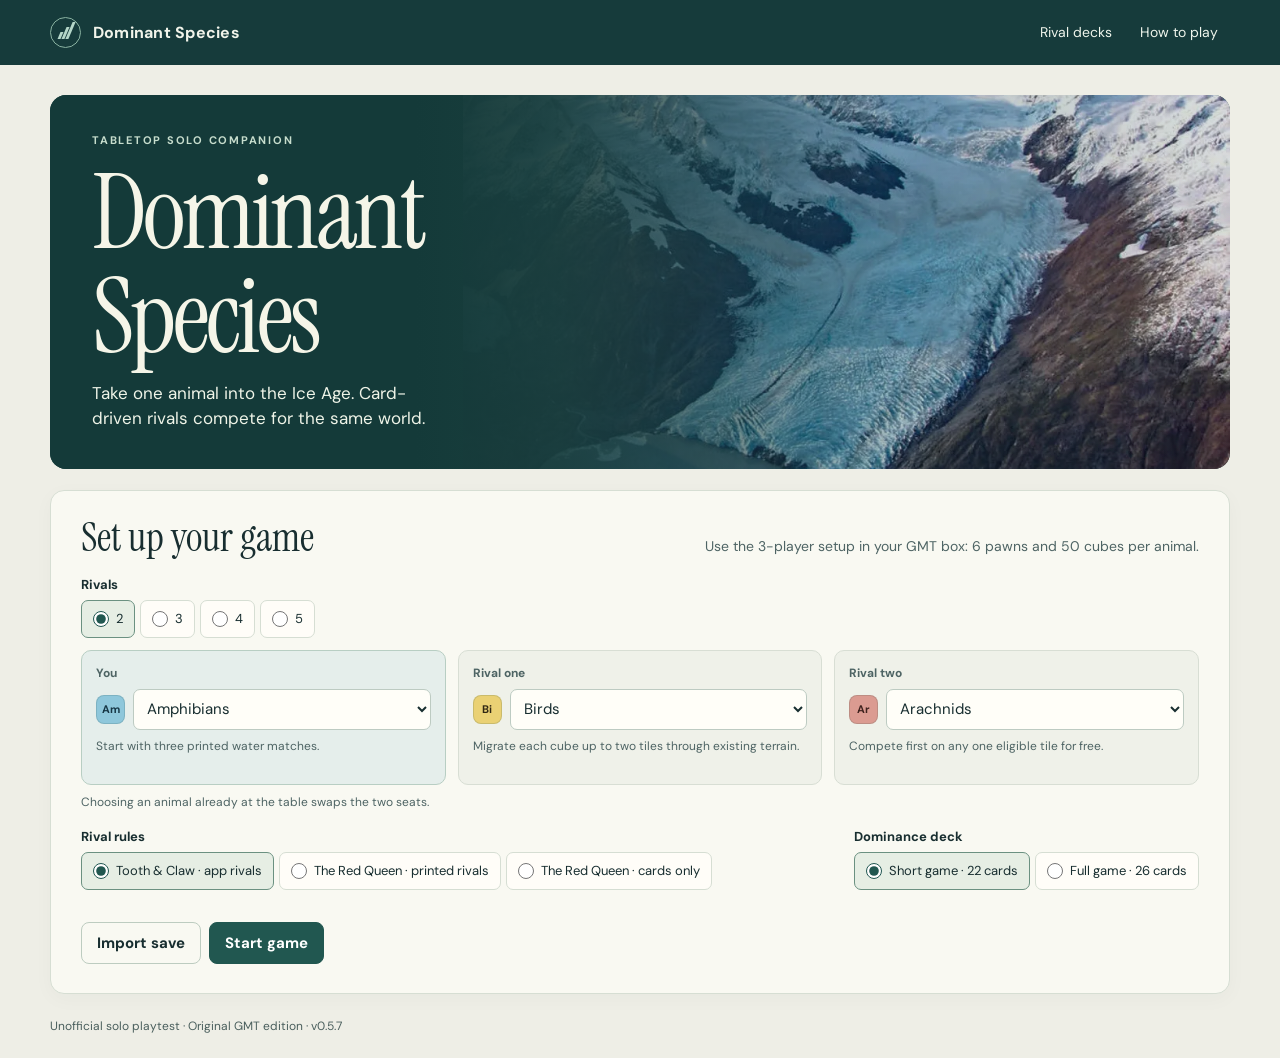
==== commit 44a158a2: "v0.5.7: fixes for GPT's v0.5.6 re-audit: fresh PDFs and a stale-PDF check; How to play and Rival dec" ====
--- a/Dominant_Species_Solo.html
+++ b/Dominant_Species_Solo.html
@@ -411,6 +411,7 @@
 .rq-foot{margin-top:6px;padding-top:5px;border-top:1px solid #9aa39a;font:11.5px/1.35 var(--body);color:#666}
 .rq-note{font-size:13px;color:#8a3b1c}.rq-empty{padding:12px 0;color:var(--muted)}
 .rq-recent li{display:flex;align-items:center;gap:6px}
+.rq-deck-grid{grid-template-columns:repeat(auto-fill,minmax(260px,1fr));margin-top:10px}
 dialog.doc-modal{width:min(980px,calc(100% - 16px))}dialog.doc-modal .modal-body{padding:0}
 .doc-frame{display:block;width:100%;height:calc(100dvh - 125px);border:0;background:#fff}
 @media(max-width:670px){
@@ -450,7 +451,7 @@
   <div class="wrap mast-inner">
     <a class="brand" href="#main" aria-label="Dominant Species companion"><span class="emblem" aria-hidden="true"><i></i><i></i><i></i></span><span>Dominant Species</span></a>
     <nav aria-label="Companion tools">
-      <button data-do="decks">Bot decks</button>
+      <button data-do="decks">Rival decks</button>
       <button data-do="help">How to play</button>
       <button id="menu" data-do="menu" hidden>Game menu</button>
     </nav>
@@ -466,7 +467,7 @@
 <noscript>This companion needs JavaScript. Open the downloaded HTML file in a browser.</noscript>
 <script>'use strict';
 
-const VERSION = '0.5.6';
+const VERSION = '0.5.7';
 const SAVE_KEY = 'dominant-species-solo-v1';
 // GMT rules p. 4: of the 50 gathered cubes, one marks VP.
 const THREE_PLAYER_CUBES = 50;
@@ -2847,8 +2848,8 @@
 const RQ_TARGET = {"initiative": "it is not first on the Initiative track", "adaptation": "the box has an element; its display has under 6", "regression": "an added type is in the Adaptation or Regression box", "abundance": "a box element it uses; empty corner on its tile (exceptions: aid 1)", "wasteland": "the box holds an element it uses", "depletion": "a disk on Earth of a box element it doesn't use", "glaciation": "a legal tile with opposing species and none of its own", "speciation": "gene pool not empty; a disk of that element on Earth", "wanderlust": "a face-up tile; an empty spot next to its tiles", "migration": "a rescue, or 1 of 2+ species (no rank lost) to a new matched tile", "competition": "shares a tile of these terrains or tundra with an opponent", "domination": "an unscored tile holds one of its species"};
 const RQ_LEGEND = "Under each action: when it has a target. Grey: a weak action, skipped. Planning steps 1–3 come first; if nothing fits, step 5.";
 const RQ_CHAIN = ["first in the food chain", "second in the food chain", "third in the food chain", "fourth in the food chain", "fifth in the food chain", "last in the food chain"];
-const RQ_RULES = "<!doctype html><meta charset='utf-8'><meta name='viewport' content='width=device-width,initial-scale=1'><title>The Red Queen<\/title><style>\n@page{size:letter;margin:0.55in}\n@page cards{margin:0.4in}\n*{box-sizing:border-box}\nbody{font:10.5pt/1.42 Georgia,serif;color:#1d1d1b;max-width:800px;margin:24px auto;padding:0 18px}\nh1{font-size:22pt;color:#2f4a3a;margin:0 0 4px;border-bottom:3px solid #2f4a3a;padding-bottom:4px}\nh1+p{font:8.5pt/1.4 Helvetica,Arial,sans-serif;color:#666}\nh2{font:bold 11pt Helvetica,Arial,sans-serif;text-transform:uppercase;letter-spacing:.05em;color:#fff;background:#2f4a3a;padding:3px 8px;margin:20px 0 8px}\nh3{font:bold 10.5pt Helvetica,Arial,sans-serif;color:#2f4a3a;border-bottom:1px solid #9aa39a;padding-bottom:2px;margin:14px 0 6px}\np{margin:5px 0}\ntable{border-collapse:collapse;width:100%;margin:6px 0 8px;font-size:9.5pt}tr{page-break-inside:avoid;break-inside:avoid}thead{display:table-header-group}\nth,td{border:1px solid #9aa39a;padding:3px 6px;vertical-align:top;text-align:left}\nth{background:#e8ede6;font:bold 8.5pt Helvetica,Arial,sans-serif}td:first-child{font-weight:bold}\ncode{font-size:8.5pt;background:#f1f3ee;padding:0 3px}ul{padding-left:20px}li{margin:2px 0}\nbody>ol{list-style:none;padding:0;counter-reset:step;margin:6px 0}\nbody>ol>li{counter-increment:step;position:relative;border:1px solid #9aa39a;border-radius:4px;padding:5px 8px 5px 34px;margin:0 0 4px}\nbody>ol>li::before{content:counter(step);position:absolute;left:10px;top:3px;font:bold 14pt Helvetica,Arial,sans-serif;color:#2f4a3a}\n@media print{body{margin:0;max-width:none;padding:0}h2,h3{page-break-after:avoid;break-after:avoid}li,p{page-break-inside:avoid;break-inside:avoid}}\n@media screen{body{margin:12px auto;padding:0 12px}}@media (max-width:640px){body{font-size:14.5px}h1{font-size:21pt}table{font-size:12.5px}}<\/style><body><h1>The Red Queen<\/h1>\n<p><strong>Solo rivals for <em>Dominant Species<\/em><\/strong> · Version 0.5.6 · 15 November 2026 · An unofficial solo variant for <em>Dominant Species<\/em> (designed by Chad Jensen, published by GMT Games), for one player against two to five rival animals.<\/p>\n<p><em>In biology, the Red Queen hypothesis says a species must keep evolving just to hold its place against its rivals. These rivals make you do exactly that.<\/em><\/p>\n<h2>Overview<\/h2>\n<p>These rules run the rival animals at the table without the app, against two to five rivals. Each rival draws from its own eight-card deck. Every decision after that is made by counting things on the board, with no scoring or judgment calls. The rivals place their first pawn of each turn before you do, and the number of pawns they get sets the difficulty.<\/p>\n<p><strong>You need:<\/strong> the base game, and for each rival eight cards numbered 1–8 (or roll a d8 instead; the deck is recommended, because a die can repeat a card before the others have come up). The decks are listed under Rival decks, and printable cards with backs are at the end of this rulebook.<\/p>\n<p><strong>Player aids:<\/strong> the companion player aids have four reference sheets (Planning, Execution, Dominance Cards, and Setup with the other decisions) and one sheet per rival with its deck, power and food-chain position. They condense these rules; if the two ever disagree, this rulebook wins.<\/p>\n<p><strong>Terms used throughout<\/strong><\/p>\n<ul>\n<li><strong>Opponents in VP order:<\/strong> the rival's opponents (you and the other rivals) from highest to lowest on the VP track, ties to the animal higher in the food chain. The first one is the <strong>leader<\/strong>.<\/li>\n<li><strong>Rank on a tile:<\/strong> order every animal with a species on the tile by its number of species, ties to the food chain, as in normal tile scoring. Animals rank even below the places that score VP (on tundra, second place still counts as second).<\/li>\n<li><strong>Gains a rank:<\/strong> after the change, the rival is ranked higher on that tile than before, or now ranks there at all.<\/li>\n<li><strong>First-place value:<\/strong> the leftmost number on the Tile Scoring table: Sea 9, Wetland 8, Savannah 7, Jungle 6, Forest 5, Desert 4, Mountain 3, Tundra 1.<\/li>\n<li><strong>Uses an element:<\/strong> the element is on the rival's animal display (printed or added).<\/li>\n<li><strong>Added elements, in order:<\/strong> keep each rival's added elements in acquisition order, oldest on the left. Put new elements, including Metamorphosis replacements, at the right end. When removing an element type, remove its leftmost copy and close the gap without reordering the remaining elements.<\/li>\n<li><strong>Matches (rivals only):<\/strong> a rival matches a tile with its printed element count (2, or 3 for Amphibians) plus its number of added elements, capped at the number of element disks on that tile. The element types don't matter. Use this count wherever the game asks how many elements a rival matches (dominance, Extinction, and every \"matches\" in these rules). Adaptation, Regression and Disease still change the count. You count your own animal normally.<\/li>\n<li><strong>Rival ties:<\/strong> if only rivals tie for the most matches on a tile, the rival with the most species there is dominant; if they still tie, the one higher in the food chain. If you tie with them, no one is dominant there, as in the normal rules.<\/li>\n<li><strong>Ties:<\/strong> break any remaining tie between tiles already on Earth by the higher first-place value, then <strong>board order<\/strong>, unless the rule gives a different priority. For corners and empty spots, use board order after the priorities listed for that choice. Board order means furthest left on the board, then highest; for tiles it runs down the leftmost column, then the next column.<\/li>\n<\/ul>\n<h2>Setup and difficulty<\/h2>\n<p>Set up a normal game for your player count: you plus two to five rival animals, with the base game's pawns and cubes for that count (6 pawns and 50 cubes with two rivals, 5 and 45 with three, 4 and 40 with four, 3 and 35 with five). Then:<\/p>\n<ol>\n<li>Shuffle each rival's eight deck cards face down. When a deck runs out, reshuffle its discards.<\/li>\n<li>Choose a difficulty and adjust <strong>each rival's<\/strong> action pawns from the base count. Extra pawns come from the unused pawns in the box; removed pawns go back to it. <strong>Easy with five rivals<\/strong> is different: each rival has one pawn fewer (not two), and you take one extra pawn, so they have 2 each and you have 4 (the base of 3 would otherwise leave each rival only 1).<\/li>\n<li>Before the first Planning, place the dominance cones using these rules: rivals use their own matching count, and rival ties go to the rival with the most species there, then the food chain (Terms used). Only an animal that is present and matches at least one element can be dominant. Update the cones whenever the result changes.<\/li>\n<\/ol>\n<table>\n<thead>\n<tr>\n<th>Level<\/th>\n<th>Each rival's pawns<\/th>\n<\/tr>\n<\/thead>\n<tbody>\n<tr>\n<td>Easy<\/td>\n<td>Base count −2 (with five rivals: −1 for each rival, and you take 1 extra pawn)<\/td>\n<\/tr>\n<tr>\n<td>Standard<\/td>\n<td>Base count −1<\/td>\n<\/tr>\n<tr>\n<td>Hard<\/td>\n<td>Base count<\/td>\n<\/tr>\n<tr>\n<td>Expert<\/td>\n<td>Base count +1<\/td>\n<\/tr>\n<\/tbody>\n<\/table>\n<p><strong>Playing with the companion app:<\/strong> the app can run these exact rules, so you don't need to print anything. On the setup screen choose <strong>The Red Queen<\/strong> and a level. The app draws each rival's card, names the Planning step that chose each space, and spells out every change to make on the board. To run the rivals yourself without printing, choose <strong>The Red Queen · cards only<\/strong>: the app shuffles and draws each rival's cards, with this rulebook and the player aids a tap away, and you resolve everything else. (The app's other option, Tooth &amp; Claw, is a separate set of rivals with their own rules.)<\/p>\n<p>Everything else follows the normal rules. Rivals never break a rule to make a choice: if a rule points at something illegal, skip to the next option.<\/p>\n<h2>Two players plus a rival<\/h2>\n<p>Two people can add one Red Queen rival as the third animal to get a full three-player game, with more blocking and more pressure on the board than a two-player game.<\/p>\n<ul>\n<li>Set up a normal three-player game with the rival as the third animal.<\/li>\n<li>Run the rival exactly as in solo. Its <strong>leader<\/strong> is whichever opponent is highest on the VP track, so it presses whoever is winning, not one fixed person.<\/li>\n<li>Start at Standard. The levels were set for one person against the rivals, so they may feel different with two.<\/li>\n<\/ul>\n<h2>Planning: placing a pawn<\/h2>\n<p><strong>Rivals plan first.<\/strong> At the start of each Planning, before anyone else places, each rival places one pawn, in Initiative order (a rival whose pawns are all already on the action display skips this). Then Planning goes around the Initiative order as usual, starting from the top, until everyone has placed all their pawns. (Without this, a player who stays first on the Initiative track gets first pick of the action display every turn, which these rivals rarely contest.)<\/p>\n<p>When it is a rival's turn to place, first draw the top card of its deck (it is discarded after this placement even if an earlier step decides). Then take the first step below that gives a space.<\/p>\n<ol>\n<li><strong>Domination first.<\/strong> If a Dominance Card is available, and the rival dominates more unscored tiles than it has pawns on Domination (at most 2), it takes the leftmost open Domination space.<\/li>\n<li><strong>Barren Earth.<\/strong> After turn 1, if no animal is dominant on any tile, the rival takes an open Abundance space, unless it already has a pawn there. It may take any element there. <strong>Empty Earth:<\/strong> if no rival has any species left on Earth (yours may remain), the rival's Abundance may use any empty corner, so species can return (see the tables below).<\/li>\n<li><strong>Block the leader.<\/strong> If a Dominance Card is available, the rival has fewer than 2 pawns on Domination, and the leader dominates at least one unscored tile, the rival takes the leftmost open Domination space (it needs a legal target; see the table below). This only claims the space: its target is any unscored tile with one of the rival's species, and in Execution the pawn scores by the usual Domination rule, which need not be the leader's tile or win a card.<\/li>\n<li><strong>Its card.<\/strong> Try the drawn card's three actions in order and place on the first one that:<ul>\n<li>is not a row where the rival already has a pawn;<\/li>\n<li>is not a weak action (Abundance, Glaciation, Wasteland, Depletion, Regression, Initiative), unless it is the card's first action;<\/li>\n<li>has an open space with a target (table below).<\/li>\n<\/ul>\n<\/li>\n<li><strong>Fallback.<\/strong> Try this order with the same tests, except the weak-action test: Domination, Wanderlust, Speciation, Adaptation, Competition, Migration, Abundance, Initiative, Regression, Depletion, Wasteland, Glaciation.<\/li>\n<li><strong>Last resort.<\/strong> Repeat step 5, now allowing rows where the rival already has a pawn. If nothing qualifies, take the first open space.<\/li>\n<\/ol>\n<p><strong>Full display.<\/strong> If every action space is taken, Planning ends at once, even if some players still have pawns. Those pawns wait for the next turn.<\/p>\n<p><strong>Which space in the row:<\/strong> for Speciation, the element whose disks touch the most tiles the rival matches. For Competition, the space whose terrains (plus tundra) hold the most tiles the rival shares with an opponent. In a tie, and for any other row, the leftmost open space.<\/p>\n<table>\n<thead>\n<tr>\n<th>Action<\/th>\n<th>Has a target when<\/th>\n<\/tr>\n<\/thead>\n<tbody>\n<tr>\n<td>Initiative<\/td>\n<td>The rival is not first on the Initiative track<\/td>\n<\/tr>\n<tr>\n<td>Adaptation<\/td>\n<td>The box holds an element and the display has fewer than 6<\/td>\n<\/tr>\n<tr>\n<td>Regression<\/td>\n<td>An added element's type is in the Adaptation or Regression box (Reptiles: always)<\/td>\n<\/tr>\n<tr>\n<td>Abundance<\/td>\n<td>The box holds an element the rival uses (any element during Barren Earth), and a tile it occupies has an empty corner (Empty Earth, no rival species on Earth: any empty corner)<\/td>\n<\/tr>\n<tr>\n<td>Wasteland<\/td>\n<td>The box holds an element the rival uses<\/td>\n<\/tr>\n<tr>\n<td>Depletion<\/td>\n<td>A disk on Earth is of an element in the box that the rival does not use<\/td>\n<\/tr>\n<tr>\n<td>Glaciation<\/td>\n<td>A legal Glaciation tile holds opposing species and none of the rival's<\/td>\n<\/tr>\n<tr>\n<td>Speciation<\/td>\n<td>The gene pool is not empty and a disk matching the element of the space being checked is on Earth<\/td>\n<\/tr>\n<tr>\n<td>Wanderlust<\/td>\n<td>A tile is face up and an empty spot touches a tile the rival occupies<\/td>\n<\/tr>\n<tr>\n<td>Migration<\/td>\n<td>At least one move is allowed under Migration below: a rescue, or a species from a tile where it has 2+ (losing no rank there) to a matched tile it is not on yet<\/td>\n<\/tr>\n<tr>\n<td>Competition<\/td>\n<td>A tile of that space's terrains, or tundra, holds the rival and an opponent<\/td>\n<\/tr>\n<tr>\n<td>Domination<\/td>\n<td>An unscored tile holds a rival species<\/td>\n<\/tr>\n<\/tbody>\n<\/table>\n<h2>Execution: resolving each action<\/h2>\n<p>When a rival's pawn is reached, resolve it with the rule below. If the rule finds nothing legal, the rival forfeits the action.<\/p>\n<table>\n<thead>\n<tr>\n<th>Action<\/th>\n<th>What the rival does<\/th>\n<\/tr>\n<\/thead>\n<tbody>\n<tr>\n<td>Initiative<\/td>\n<td>Advances one place on the Initiative track, then moves this pawn to an open space later in this turn's order, chosen by Planning steps 1–3, 5 and 6 (no card). If no such space is open, it still advances and the pawn returns to the rival (this is also the rule for you)<\/td>\n<\/tr>\n<tr>\n<td>Adaptation<\/td>\n<td>Takes its own printed element if the box offers it; otherwise the leftmost element<\/td>\n<\/tr>\n<tr>\n<td>Regression<\/td>\n<td>Nothing to decide; see Losing an element under Other decisions<\/td>\n<\/tr>\n<tr>\n<td>Abundance<\/td>\n<td>Takes the leftmost box element it uses (else the leftmost). Places it on the empty corner touching the most tiles it occupies, then the corner touching the highest first-place value (any touching tile counts, even one it is not on), then board order. Empty Earth (no rival species on Earth): on any empty corner, the first in board order (furthest left, then highest)<\/td>\n<\/tr>\n<tr>\n<td>Wasteland<\/td>\n<td>Removes the leftmost box element it uses. If it uses none, forfeits<\/td>\n<\/tr>\n<tr>\n<td>Depletion<\/td>\n<td>Removes a disk of a box element it does not use: the disk touching the most tiles the leader dominates, then the most tiles any opponent dominates, then board order<\/td>\n<\/tr>\n<tr>\n<td>Glaciation<\/td>\n<td>Among legal tiles, prefers those with none of its species. Picks the most opposing species; then fewest of its own species<\/td>\n<\/tr>\n<tr>\n<td>Speciation<\/td>\n<td>Picks the disk of that element touching the most tiles it matches, then the highest total first-place value of those tiles, then board order. On each of those tiles, highest first-place value first (then board order), places the terrain maximum while its gene pool lasts<\/td>\n<\/tr>\n<tr>\n<td>Wanderlust<\/td>\n<td>Picks the empty spot next to its own tiles that touches the most tiles, then the most of its own tiles, then board order. Places the face-up tile with the highest first-place value (tie: the leftmost stack). If the box holds an element it uses, it takes the leftmost element in the box that it uses and puts it on the new tile's corner touching the most of its tiles, then board order<\/td>\n<\/tr>\n<tr>\n<td>Migration<\/td>\n<td>Moves one species at a time, up to the space's number (see below)<\/td>\n<\/tr>\n<tr>\n<td>Competition<\/td>\n<td>One elimination per terrain of the space (and tundra), on a tile it shares, scored below. Tie: the opponent earlier in VP order, then board order<\/td>\n<\/tr>\n<tr>\n<td>Domination<\/td>\n<td>If a card is available and it dominates unscored tiles, scores the one of those where it earns the most VP. Otherwise the unscored tile no opponent dominates where it earns the most VP. If it earns VP on none of those, the unscored tile with species where it earns the most VP<\/td>\n<\/tr>\n<\/tbody>\n<\/table>\n<p><strong>Migration, one species at a time.<\/strong> Rivals never weigh rank gains when choosing a destination; they only avoid losing a rank where they leave. A species may leave a tile the rival does not match (a rescue), or a tile where it has 2+ species and losing one costs no rank. It moves to an adjacent tile the rival matches (Birds: up to two tiles away through existing terrain, as their power allows). Every move must be a rescue or reach a tile the rival is not on yet; check this again before each move, so once a species has arrived on a tile, a later move there must be a rescue. Choose rescues first, then the destination with the higher first-place value. At equal value, prefer a destination the rival does not occupy, then the fullest origin, then the destination in board order, then the origin in board order. During one Migration action each tile either sends or receives species: once a tile has sent a species it can only send more, and once it has received one it can only receive more.<\/p>\n<p><strong>Competition score<\/strong> for removing one opposing species from a tile:<\/p>\n<ul>\n<li>start with the tile's first-place value;<\/li>\n<li>add it again if that opponent ranks above the rival and no longer does afterwards (a tie goes to the food chain, so 2–2 against a higher animal is not a pass);<\/li>\n<li>add half of it if this is that opponent's last species there;<\/li>\n<li>add 6 more if it is that opponent's last species there and that opponent is dominant there (so it loses its dominance).<\/li>\n<\/ul>\n<p>Keep half-points exactly; do not round.<\/p>\n<h2>Dominance Cards<\/h2>\n<p><strong>Taking a card.<\/strong> The rival takes the first available card in this list: Omnivore, Intelligence, Parasitism, Evolution, Catastrophe, Ice Sheet, Aquatic, Mass Exodus, Habitat, Instinct, Blight, Metamorphosis, Symbiotic, Nocturnal, Immigrants, Biomass, Disease, Fecundity, Predator, Hibernation, Cold Snap, Biodiversity, Ecodiversity, Fertile, Niche Biomes, Ice Age. It skips Ice Age unless it leads or ties on VP, and skips Omnivore, Intelligence and Parasitism at 10 action pawns. It also skips a card that would do nothing: Metamorphosis if it has no added element (or the bag is empty); Disease unless an opponent has more elements on its animal (printed plus added) than it does, and at least one added element; Niche Biomes unless an opponent has more VP; Nocturnal if it is first on the Initiative track; Hibernation if it has no eliminated species. If it would skip every available card, it takes the first one in the list anyway.<\/p>\n<p><strong>Resolving the effect.<\/strong> Cards with no choice for the taker (Biodiversity, Cold Snap, Disease, Ecodiversity, Ice Age, Immigrants, Intelligence, Niche Biomes, Nocturnal, Omnivore, Parasitism, Symbiotic) follow the card. For the rest:<\/p>\n<table>\n<thead>\n<tr>\n<th>Card<\/th>\n<th>The rival chooses<\/th>\n<\/tr>\n<\/thead>\n<tbody>\n<tr>\n<td>Aquatic<\/td>\n<td>If the bag has an element and any sea or wetland tile has a free corner, only those tiles are candidates (the element is part of the card). It adds 4 species, or all its gene pool holds if that is fewer; count them with its element on the tile's free corner first in board order. Choose the tile where they make it first; else where they gain a rank; else one it matches; a tile it does not match only if it matches none (ties: higher first-place value, then board order). It takes its printed element if in the bag; otherwise it chooses the element using Habitat's element priority<\/td>\n<\/tr>\n<tr>\n<td>Biomass<\/td>\n<td>On each crowded tile, a species of the first opponent in VP order present there, else its own<\/td>\n<\/tr>\n<tr>\n<td>Blight<\/td>\n<td>The tile and kept disk that leave the most opposing species on surrounding tiles without a match, counting its own as −2 each (tie: higher first-place value, then the tile's board order, then the kept disk's)<\/td>\n<\/tr>\n<tr>\n<td>Catastrophe<\/td>\n<td>Only a tile with species on it can be chosen. Keeps its own species on the tile, else the lowest-VP opponent's (at equal lowest VP, the animal lower in the food chain). On each adjacent tile, removes the first opponent in VP order present, its own only if alone. Picks the tile removing the most opposing species, its own counting −2 (tie: higher first-place value, then board order)<\/td>\n<\/tr>\n<tr>\n<td>Evolution<\/td>\n<td>Replaces one species of each of two opponents (fewer if its gene pool is short), taking opponents in VP order. Only tiles it matches: skip an opponent with no species on such a tile and try the next. For each opponent, score every such tile: 2× its first-place value if the swap moves the rival into first place, 1× if it otherwise gains a rank or enters the ranking, 0 otherwise; add 3 if the rival ends dominant there. Take the highest score (tie: higher first-place value, then board order)<\/td>\n<\/tr>\n<tr>\n<td>Fecundity<\/td>\n<td>Tiles it matches first, then by first-place value<\/td>\n<\/tr>\n<tr>\n<td>Fertile<\/td>\n<td>Its tile with the most species of all animals (tie: board order); it scores 1 VP for every species there, its own and everyone else's<\/td>\n<\/tr>\n<tr>\n<td>Habitat<\/td>\n<td>Its printed element; if the bag has none, an element it added (earliest first); if none of those either, the first element in the bag in this order: Meat, Sun, Seed, Water, Grub, Grass. On the empty corner touching the most tiles it occupies, then the corner touching the highest first-place value (any touching tile counts, even one it is not on), then board order; if it occupies no tile with an empty corner, the first empty corner in board order<\/td>\n<\/tr>\n<tr>\n<td>Hibernation<\/td>\n<td>Returns 5 of its eliminated species, or all of them if it has fewer, to one tile it matches: tundra first, then a tile it is not on, then where the returned species gain a rank (tie: higher first-place value, then board order)<\/td>\n<\/tr>\n<tr>\n<td>Ice Sheet<\/td>\n<td>As the Glaciation action<\/td>\n<\/tr>\n<tr>\n<td>Instinct<\/td>\n<td>An open space not yet resolved this turn, by Planning steps 1–3, 5 and 6. If none is open, an open space that already resolved: the pawn waits there for next turn (not on the final turn)<\/td>\n<\/tr>\n<tr>\n<td>Mass Exodus<\/td>\n<td>Among occupied tiles with an adjacent tile on Earth, prefer one without its own species; then choose the one holding the most opposing species. Break ties by higher first-place value, then board order. Its own species go to the adjacent tile it matches best (tie: higher first-place value, then board order); each opponent's to the one that opponent matches least (tie: the lower first-place value, then board order)<\/td>\n<\/tr>\n<tr>\n<td>Metamorphosis<\/td>\n<td>Swaps the added element on the fewest corners of its tiles (tie: the one it added earliest) for the bag element on the most. Among equally useful bag elements, prefer its printed type; if still tied, use Meat, Sun, Seed, Water, Grub, Grass order<\/td>\n<\/tr>\n<tr>\n<td>Predator<\/td>\n<td>On each of its tiles, a species of the first opponent in VP order present there<\/td>\n<\/tr>\n<\/tbody>\n<\/table>\n<h2>Other decisions<\/h2>\n<table>\n<thead>\n<tr>\n<th>Decision<\/th>\n<th>What the rival does<\/th>\n<\/tr>\n<\/thead>\n<tbody>\n<tr>\n<td>Arachnids' free Competition<\/td>\n<td>One elimination on any tile it shares, highest Competition score (tie: the opponent earlier in VP order, then board order)<\/td>\n<\/tr>\n<tr>\n<td>Insects' free species<\/td>\n<td>On a tile it matches: one where it gains a rank, then one it is already on, then by first-place value<\/td>\n<\/tr>\n<tr>\n<td>Arriving after Wanderlust<\/td>\n<td>If it matches the new tile, moves 1 species from each adjacent tile where it has 2+ and losing one costs no rank<\/td>\n<\/tr>\n<tr>\n<td>Losing an element (Regression, Disease)<\/td>\n<td>Loses the added element on the fewest corners of tiles it occupies (tie: for Regression, the one further left in the Regression box; for Disease, the one it added earliest)<\/td>\n<\/tr>\n<tr>\n<td>Mammals' save in Extinction<\/td>\n<td>Saves the endangered species on the tile with the highest first-place value (tie: board order)<\/td>\n<\/tr>\n<tr>\n<td>Hibernation-protected cubes<\/td>\n<td>When protected and ordinary cubes of the same animal share a tile and some must move or be removed, move or remove the ordinary cubes first<\/td>\n<\/tr>\n<tr>\n<td>Immigrants<\/td>\n<td>In order: discard a duplicate added element (if several added types are duplicated, discard the type whose second copy was added earliest); else, if it has at most 2 species on every tile, keep one per tile; else discard the added element on the fewest corners of its tiles (tie: the one it added earliest); else lose a pawn: an unplaced one if it has one, otherwise its last pawn on the action display, reading top to bottom and left to right<\/td>\n<\/tr>\n<\/tbody>\n<\/table>\n<h2>Rival decks<\/h2>\n<p>Each rival has its own eight-card deck. Each card lists three actions; try them in order (Planning step 4). The numbers let you roll a d8 instead of using cards. Printable cards, with backs, are at the end of this rulebook.<\/p>\n<h3>Mammals<\/h3>\n<table>\n<thead>\n<tr>\n<th>#<\/th>\n<th>Card<\/th>\n<th>Actions, in order<\/th>\n<\/tr>\n<\/thead>\n<tbody>\n<tr>\n<td>1<\/td>\n<td>Food Chain Advantage<\/td>\n<td>Migration → Speciation → Abundance<\/td>\n<\/tr>\n<tr>\n<td>2<\/td>\n<td>Last of the Herd<\/td>\n<td>Speciation → Domination → Initiative<\/td>\n<\/tr>\n<tr>\n<td>3<\/td>\n<td>Winter Range<\/td>\n<td>Wanderlust → Abundance → Migration<\/td>\n<\/tr>\n<tr>\n<td>4<\/td>\n<td>Prime Hunting Grounds<\/td>\n<td>Wanderlust → Speciation → Migration<\/td>\n<\/tr>\n<tr>\n<td>5<\/td>\n<td>Meat Supply<\/td>\n<td>Speciation → Migration → Domination<\/td>\n<\/tr>\n<tr>\n<td>6<\/td>\n<td>Hold the Center<\/td>\n<td>Speciation → Abundance → Competition<\/td>\n<\/tr>\n<tr>\n<td>7<\/td>\n<td>Herd Expansion<\/td>\n<td>Migration → Domination → Initiative<\/td>\n<\/tr>\n<tr>\n<td>8<\/td>\n<td>Final Territory<\/td>\n<td>Initiative → Speciation → Adaptation<\/td>\n<\/tr>\n<\/tbody>\n<\/table>\n<h3>Reptiles<\/h3>\n<table>\n<thead>\n<tr>\n<th>#<\/th>\n<th>Card<\/th>\n<th>Actions, in order<\/th>\n<\/tr>\n<\/thead>\n<tbody>\n<tr>\n<td>1<\/td>\n<td>Sunward Slope<\/td>\n<td>Wanderlust → Migration → Speciation<\/td>\n<\/tr>\n<tr>\n<td>2<\/td>\n<td>Shed the Old Skin<\/td>\n<td>Adaptation → Domination → Abundance<\/td>\n<\/tr>\n<tr>\n<td>3<\/td>\n<td>Cold-Blooded Retreat<\/td>\n<td>Wanderlust → Speciation → Domination<\/td>\n<\/tr>\n<tr>\n<td>4<\/td>\n<td>Sun Trap<\/td>\n<td>Speciation → Adaptation → Wanderlust<\/td>\n<\/tr>\n<tr>\n<td>5<\/td>\n<td>Basking Ground<\/td>\n<td>Abundance → Migration → Speciation<\/td>\n<\/tr>\n<tr>\n<td>6<\/td>\n<td>Rocky Frontier<\/td>\n<td>Speciation → Adaptation → Initiative<\/td>\n<\/tr>\n<tr>\n<td>7<\/td>\n<td>Thin the Ice<\/td>\n<td>Depletion → Domination → Speciation<\/td>\n<\/tr>\n<tr>\n<td>8<\/td>\n<td>The Last Warmth<\/td>\n<td>Initiative → Abundance → Speciation<\/td>\n<\/tr>\n<\/tbody>\n<\/table>\n<h3>Birds<\/h3>\n<table>\n<thead>\n<tr>\n<th>#<\/th>\n<th>Card<\/th>\n<th>Actions, in order<\/th>\n<\/tr>\n<\/thead>\n<tbody>\n<tr>\n<td>1<\/td>\n<td>Two Hexes Ahead<\/td>\n<td>Wanderlust → Migration → Speciation<\/td>\n<\/tr>\n<tr>\n<td>2<\/td>\n<td>Seed Corridor<\/td>\n<td>Migration → Wanderlust → Speciation<\/td>\n<\/tr>\n<tr>\n<td>3<\/td>\n<td>Early Departure<\/td>\n<td>Initiative → Migration → Domination<\/td>\n<\/tr>\n<tr>\n<td>4<\/td>\n<td>Flock at the Waterline<\/td>\n<td>Wanderlust → Abundance → Domination<\/td>\n<\/tr>\n<tr>\n<td>5<\/td>\n<td>Claim from Above<\/td>\n<td>Migration → Adaptation → Speciation<\/td>\n<\/tr>\n<tr>\n<td>6<\/td>\n<td>Beyond the Ridge<\/td>\n<td>Speciation → Initiative → Migration<\/td>\n<\/tr>\n<tr>\n<td>7<\/td>\n<td>Breaking Formation<\/td>\n<td>Migration → Competition → Wanderlust<\/td>\n<\/tr>\n<tr>\n<td>8<\/td>\n<td>Last Flight<\/td>\n<td>Glaciation → Migration → Speciation<\/td>\n<\/tr>\n<\/tbody>\n<\/table>\n<h3>Amphibians<\/h3>\n<table>\n<thead>\n<tr>\n<th>#<\/th>\n<th>Card<\/th>\n<th>Actions, in order<\/th>\n<\/tr>\n<\/thead>\n<tbody>\n<tr>\n<td>1<\/td>\n<td>Threefold Water<\/td>\n<td>Speciation → Migration → Wanderlust<\/td>\n<\/tr>\n<tr>\n<td>2<\/td>\n<td>Seasonal Pools<\/td>\n<td>Speciation → Domination → Wanderlust<\/td>\n<\/tr>\n<tr>\n<td>3<\/td>\n<td>Floodplain Nursery<\/td>\n<td>Migration → Domination → Adaptation<\/td>\n<\/tr>\n<tr>\n<td>4<\/td>\n<td>Drought Refuge<\/td>\n<td>Adaptation → Abundance → Wasteland<\/td>\n<\/tr>\n<tr>\n<td>5<\/td>\n<td>Wetland Tenure<\/td>\n<td>Abundance → Adaptation → Migration<\/td>\n<\/tr>\n<tr>\n<td>6<\/td>\n<td>Under the Ice<\/td>\n<td>Wanderlust → Abundance → Migration<\/td>\n<\/tr>\n<tr>\n<td>7<\/td>\n<td>Cut the Tributary<\/td>\n<td>Speciation → Migration → Domination<\/td>\n<\/tr>\n<tr>\n<td>8<\/td>\n<td>Waters Recede<\/td>\n<td>Initiative → Migration → Abundance<\/td>\n<\/tr>\n<\/tbody>\n<\/table>\n<h3>Arachnids<\/h3>\n<table>\n<thead>\n<tr>\n<th>#<\/th>\n<th>Card<\/th>\n<th>Actions, in order<\/th>\n<\/tr>\n<\/thead>\n<tbody>\n<tr>\n<td>1<\/td>\n<td>One Cut Is Enough<\/td>\n<td>Speciation → Wanderlust → Adaptation<\/td>\n<\/tr>\n<tr>\n<td>2<\/td>\n<td>Anchor the Web<\/td>\n<td>Wanderlust → Speciation → Migration<\/td>\n<\/tr>\n<tr>\n<td>3<\/td>\n<td>Grub Cache<\/td>\n<td>Speciation → Domination → Competition<\/td>\n<\/tr>\n<tr>\n<td>4<\/td>\n<td>Ambush at the Margin<\/td>\n<td>Wanderlust → Migration → Abundance<\/td>\n<\/tr>\n<tr>\n<td>5<\/td>\n<td>Frozen Web<\/td>\n<td>Depletion → Migration → Speciation<\/td>\n<\/tr>\n<tr>\n<td>6<\/td>\n<td>Follow the Footfalls<\/td>\n<td>Wanderlust → Speciation → Migration<\/td>\n<\/tr>\n<tr>\n<td>7<\/td>\n<td>Retreat to Cover<\/td>\n<td>Speciation → Competition → Initiative<\/td>\n<\/tr>\n<tr>\n<td>8<\/td>\n<td>Close the Trap<\/td>\n<td>Speciation → Abundance → Wanderlust<\/td>\n<\/tr>\n<\/tbody>\n<\/table>\n<h3>Insects<\/h3>\n<table>\n<thead>\n<tr>\n<th>#<\/th>\n<th>Card<\/th>\n<th>Actions, in order<\/th>\n<\/tr>\n<\/thead>\n<tbody>\n<tr>\n<td>1<\/td>\n<td>First Colonist<\/td>\n<td>Adaptation → Migration → Domination<\/td>\n<\/tr>\n<tr>\n<td>2<\/td>\n<td>Over the Threshold<\/td>\n<td>Speciation → Migration → Abundance<\/td>\n<\/tr>\n<tr>\n<td>3<\/td>\n<td>Grassland Mosaic<\/td>\n<td>Speciation → Domination → Initiative<\/td>\n<\/tr>\n<tr>\n<td>4<\/td>\n<td>A Thousand Footholds<\/td>\n<td>Adaptation → Migration → Domination<\/td>\n<\/tr>\n<tr>\n<td>5<\/td>\n<td>After the Thaw<\/td>\n<td>Migration → Domination → Wanderlust<\/td>\n<\/tr>\n<tr>\n<td>6<\/td>\n<td>Swarm the Gap<\/td>\n<td>Adaptation → Speciation → Migration<\/td>\n<\/tr>\n<tr>\n<td>7<\/td>\n<td>Keep the Colony<\/td>\n<td>Competition → Domination → Speciation<\/td>\n<\/tr>\n<tr>\n<td>8<\/td>\n<td>Everywhere at Once<\/td>\n<td>Speciation → Domination → Migration<\/td>\n<\/tr>\n<\/tbody>\n<\/table><\/body>";
-const RQ_AIDS = "<!doctype html><meta charset='utf-8'><title>The Red Queen — player aids<\/title><meta name='viewport' content='width=device-width,initial-scale=1'><style>\n@page{size:letter;margin:0.45in}\n*{box-sizing:border-box}\nbody{font:10pt/1.34 Georgia,serif;margin:0;color:#1d1d1b}\n.page{page-break-after:always;height:10.05in;overflow:hidden}\n.page:last-child{page-break-after:auto}\n@media screen{body{max-width:7.6in;margin:20px auto}.page{height:auto;margin-bottom:40px}}\nheader{display:flex;justify-content:space-between;align-items:baseline;border-bottom:2.5px solid #2f4a3a;padding-bottom:3px;margin-bottom:8px}\nh1{font-size:15pt;margin:0;color:#2f4a3a}\nh1 .tag{padding:1px 10px;border-radius:4px;border:1px solid #777}\nheader span{font:7.5pt Helvetica,Arial,sans-serif;color:#666}\nh2{font:bold 9.5pt Helvetica,Arial,sans-serif;text-transform:uppercase;letter-spacing:.05em;color:#fff;background:#2f4a3a;margin:9px 0 4px;padding:2px 6px}\nh2:first-child{margin-top:0}\n.cols{display:flex;gap:14px}.cols>div{flex:1;min-width:0}\ntable{border-collapse:collapse;width:100%}\ntd,th{border:1px solid #9aa39a;padding:2.5px 5px;vertical-align:top;text-align:left}\nth{background:#e8ede6;font:bold 8.5pt Helvetica,Arial,sans-serif}\ntd:first-child{font-weight:bold}\nol,ul{margin:2px 0;padding-left:17px}li{margin:1.5px 0}\n.step{display:flex;gap:7px;border:1px solid #9aa39a;border-radius:4px;padding:4px 7px;margin:0 0 3px}\n.step b.n{font:bold 13pt Helvetica,Arial,sans-serif;color:#2f4a3a;min-width:15px}\n.box{border:1px solid #9aa39a;background:#f4f6f1;border-radius:4px;padding:5px 8px;margin:4px 0}\n.small{font-size:9pt}.skip{color:#8a3b1c;font-style:italic}\np{margin:3px 0}\n@media screen{body{max-width:7.6in;margin:10px auto;padding:0 10px}.page{height:auto;overflow:visible;margin-bottom:28px;border-bottom:1px dashed #9aa39a;padding-bottom:16px}}@media (max-width:720px){.cols{display:block}body{font-size:14px}header{display:block}}<\/style><body>\n<div class=\"page\">\n<header><h1>1 · Planning: a rival places a pawn<\/h1><span>The Red Queen · player aid 1 of 10 · version 0.5.6<\/span><\/header>\n<div class=\"cols\"><div style=\"flex:1.15\">\n<h2>Each time a rival places<\/h2>\n<p><b>Rivals plan first:<\/b> at the start of Planning each rival places 1 pawn, in Initiative order (skip a rival with no pawn left to place). Then go round the Initiative order as usual.<\/p>\n<p><b>Draw the rival's top card<\/b> (discard it after this placement, whichever step decides). Take the first step that gives a space:<\/p>\n<div class=\"step\"><b class=\"n\">1<\/b><div><b>Domination first.<\/b> A Dominance Card is available, and the rival dominates more unscored tiles than it has pawns on Domination (at most 2) → leftmost open Domination space.<\/div><\/div>\n<div class=\"step\"><b class=\"n\">2<\/b><div><b>Barren Earth<\/b> (after turn 1). No animal is dominant on any tile → an open Abundance space, unless it already has a pawn there. It may take any element.<br><b>Empty Earth:<\/b> if no rival has species on Earth (yours may remain), its Abundance may use any empty corner.<\/div><\/div>\n<div class=\"step\"><b class=\"n\">3<\/b><div><b>Block the leader.<\/b> A card is available, the rival has fewer than 2 pawns on Domination, and the leader dominates an unscored tile → leftmost open Domination space (needs a target). This only claims the space; in Execution it scores by the usual Domination rule (sheet 2), not necessarily the leader's tile.<\/div><\/div>\n<div class=\"step\"><b class=\"n\">4<\/b><div><b>Its card.<\/b> Try the card's three actions in order. Place on the first that:\n<ul><li>is not a row where it already has a pawn;<\/li><li>is not a <b>weak action<\/b>, unless it is the card's first action;<\/li><li>has an open space with a target (table →).<\/li><\/ul><\/div><\/div>\n<div class=\"step\"><b class=\"n\">5<\/b><div><b>Fallback.<\/b> Same tests, but weak actions allowed, in this order:<br>Domination · Wanderlust · Speciation · Adaptation · Competition · Migration · Abundance · Initiative · Regression · Depletion · Wasteland · Glaciation<\/div><\/div>\n<div class=\"step\"><b class=\"n\">6<\/b><div><b>Last resort.<\/b> Repeat step 5, allowing rows where it already has a pawn. If nothing qualifies, the first open space.<\/div><\/div>\n<div class=\"box\"><b>Weak actions:<\/b> Abundance, Glaciation, Wasteland, Depletion, Regression, Initiative.<\/div>\n<div class=\"box\"><b>Which space in the row?<\/b><br><b>Speciation:<\/b> the element whose disks touch the most tiles the rival matches.<br><b>Competition:<\/b> the space whose terrains (plus tundra) hold the most tiles it shares with an opponent.<br>Tie, or any other row: the leftmost open space.<\/div>\n<div class=\"box\"><b>Full display:<\/b> if every space is taken, Planning ends at once. Unplaced pawns wait for next turn.<\/div>\n<\/div><div>\n<h2>Has a target when…<\/h2>\n<table>\n<tr><td>Initiative<\/td><td>It is not first on the Initiative track<\/td><\/tr>\n<tr><td>Adaptation<\/td><td>The box holds an element and its display has fewer than 6<\/td><\/tr>\n<tr><td>Regression<\/td><td>An added element's type is in the Adaptation or Regression box (Reptiles: always)<\/td><\/tr>\n<tr><td>Abundance<\/td><td>The box holds an element it uses (any, during Barren Earth), and a tile it occupies has an empty corner (Empty Earth: any empty corner)<\/td><\/tr>\n<tr><td>Wasteland<\/td><td>The box holds an element it uses<\/td><\/tr>\n<tr><td>Depletion<\/td><td>A disk on Earth is of a box element it does not use<\/td><\/tr>\n<tr><td>Glaciation<\/td><td>A legal tile holds opposing species and none of its own<\/td><\/tr>\n<tr><td>Speciation<\/td><td>Its gene pool is not empty and a disk matching the element of the space being checked is on Earth<\/td><\/tr>\n<tr><td>Wanderlust<\/td><td>A tile is face up and an empty spot touches a tile it occupies<\/td><\/tr>\n<tr><td>Migration<\/td><td>At least one move is allowed (sheet 2): a rescue, or a species from a tile where it has 2+ (losing no rank) to a matched tile it is not on yet<\/td><\/tr>\n<tr><td>Competition<\/td><td>A tile of that space's terrains, or tundra, holds it and an opponent<\/td><\/tr>\n<tr><td>Domination<\/td><td>An unscored tile holds one of its species<\/td><\/tr>\n<\/table>\n<h2>Counting for rivals<\/h2>\n<p><b>Matches:<\/b> printed element count (2; Amphibians 3) + added elements, capped at the number of disks on the tile. Types don't matter. You count your own animal normally.<\/p>\n<p><b>Rival ties for dominance:<\/b> most species on the tile, then higher in the food chain. A tie that includes you: no one is dominant.<\/p>\n<p><b>Uses an element:<\/b> it is on the rival's display (printed or added).<\/p>\n<p><b>Leader:<\/b> first of the rival's opponents in VP order (ties: food chain).<\/p>\n<\/div><\/div>\n<\/div>\n\n<div class=\"page\">\n<header><h1>2 · Execution: resolving a rival's action<\/h1><span>The Red Queen · player aid 2 of 10 · version 0.5.6<\/span><\/header>\n<p>If the rule finds nothing legal, the rival forfeits the action. <b>Ties<\/b> left over: between tiles, the higher first-place value, then board order; between corners or empty spots, board order (furthest left, then highest).<\/p>\n<table>\n<tr><th style=\"width:1in\">Action<\/th><th>What the rival does<\/th><\/tr>\n<tr><td>Initiative<\/td><td>Advances one place, then moves this pawn to an open space later in this turn's order, chosen by Planning steps 1–3, 5 and 6 (no card). None open: it still advances and the pawn returns to it.<\/td><\/tr>\n<tr><td>Adaptation<\/td><td>Its own printed element if the box offers it; otherwise the leftmost element.<\/td><\/tr>\n<tr><td>Regression<\/td><td>Nothing to decide: the pawn protects an element as usual. When it must lose one: the added element on the fewest corners of tiles it occupies (tie: the one further left in the Regression box).<\/td><\/tr>\n<tr><td>Abundance<\/td><td>Takes the leftmost box element it uses (else the leftmost). Corner: touching the most tiles it occupies → touching the highest first-place value (any touching tile) → board order. <b>Empty Earth:<\/b> any empty corner, first in board order.<\/td><\/tr>\n<tr><td>Wasteland<\/td><td>Removes the leftmost box element it uses. Uses none: forfeits.<\/td><\/tr>\n<tr><td>Depletion<\/td><td>Removes a disk of a box element it does not use: touching the most tiles the leader dominates → the most tiles any opponent dominates → board order.<\/td><\/tr>\n<tr><td>Glaciation<\/td><td>Among legal tiles, prefers those with none of its species. Then the most opposing species → the fewest of its own.<\/td><\/tr>\n<tr><td>Speciation<\/td><td>Disk of that element touching the most tiles it matches → highest total first-place value of those tiles → board order. On each of those tiles (highest value first), places the terrain maximum while its gene pool lasts.<\/td><\/tr>\n<tr><td>Wanderlust<\/td><td><b>Spot:<\/b> next to its own tiles, touching the most tiles → the most of its own → board order. <b>Tile:<\/b> face-up tile with the highest first-place value (tie: leftmost stack). <b>Element:<\/b> if the box holds one it uses, the leftmost such, on the new tile's corner touching the most of its tiles → board order. <b>Arriving:<\/b> if it matches the new tile, moves 1 species from each adjacent tile where it has 2+ and losing one costs no rank.<\/td><\/tr>\n<tr><td>Migration<\/td><td>Moves one species at a time, up to the space's number (below).<\/td><\/tr>\n<tr><td>Competition<\/td><td>One elimination per terrain of the space (and tundra), on a tile it shares: the highest Competition score (below). Tie: the opponent earlier in VP order → board order.<\/td><\/tr>\n<tr><td>Domination<\/td><td><b>Tile:<\/b> if a card is available and it dominates unscored tiles, the one of those where it earns the most VP. Otherwise the unscored tile no opponent dominates where it earns the most VP. Earns none there: the unscored tile with species where it earns the most. <b>Card:<\/b> sheet 3.<\/td><\/tr>\n<\/table>\n<div class=\"cols\" style=\"margin-top:8px\"><div style=\"flex:1.25\">\n<h2>Migration, one species at a time<\/h2>\n<ul>\n<li><b>May leave:<\/b> a tile it does not match (a <b>rescue<\/b>), or a tile where it has 2+ species and losing one costs no rank.<\/li>\n<li><b>Goes to:<\/b> an adjacent tile it matches (Birds: up to two tiles away, through existing terrain).<\/li>\n<li><b>Every move<\/b> must be a rescue or reach a tile it is not on yet. Check again before each move: once it has arrived on a tile, a later move there must be a rescue.<\/li>\n<li><b>Choose:<\/b> rescues first → destination with the higher first-place value → a destination it does not occupy → the fullest origin → destination in board order → origin in board order.<\/li>\n<li><b>One direction per tile:<\/b> during this action a tile that has sent can only send; one that has received can only receive.<\/li>\n<li>Rivals never weigh rank gains at the destination.<\/li>\n<\/ul>\n<\/div><div>\n<h2>Competition score<\/h2>\n<p>For removing one opposing species from a tile:<\/p>\n<table>\n<tr><td>Start<\/td><td>the tile's first-place value<\/td><\/tr>\n<tr><td>+ value again<\/td><td>that opponent ranks above the rival and no longer does afterwards (ties go to the food chain)<\/td><\/tr>\n<tr><td>+ half value<\/td><td>it is that opponent's last species there<\/td><\/tr>\n<tr><td>+ 6<\/td><td>removing that last species also ends the opponent's dominance<\/td><\/tr>\n<\/table>\n<p class=\"small\">Keep half-points exactly; do not round.<\/p>\n<h2>First-place values<\/h2>\n<table class='small'><tr><td>Sea 9<\/td><td>Wetland 8<\/td><td>Savannah 7<\/td><td>Jungle 6<\/td><\/tr><tr><td>Forest 5<\/td><td>Desert 4<\/td><td>Mountain 3<\/td><td>Tundra 1<\/td><\/tr><\/table>\n<\/div><\/div>\n<\/div>\n\n<div class=\"page\">\n<header><h1>3 · Dominance Cards<\/h1><span>The Red Queen · player aid 3 of 10 · version 0.5.6<\/span><\/header>\n<div class=\"cols\"><div style=\"flex:.62\">\n<h2>Which card it takes<\/h2>\n<p>The first available card in this order:<\/p>\n<ol class=\"small\" style=\"columns:2;column-gap:10px\">\n<li>Omnivore <span class=\"skip\">A<\/span><\/li><li>Intelligence <span class=\"skip\">A<\/span><\/li><li>Parasitism <span class=\"skip\">A<\/span><\/li><li>Evolution<\/li><li>Catastrophe<\/li><li>Ice Sheet<\/li><li>Aquatic<\/li><li>Mass Exodus<\/li><li>Habitat<\/li><li>Instinct<\/li><li>Blight<\/li><li>Metamorphosis <span class=\"skip\">B<\/span><\/li><li>Symbiotic<\/li><li>Nocturnal <span class=\"skip\">C<\/span><\/li><li>Immigrants<\/li><li>Biomass<\/li><li>Disease <span class=\"skip\">D<\/span><\/li><li>Fecundity<\/li><li>Predator<\/li><li>Hibernation <span class=\"skip\">E<\/span><\/li><li>Cold Snap<\/li><li>Biodiversity<\/li><li>Ecodiversity<\/li><li>Fertile<\/li><li>Niche Biomes <span class=\"skip\">F<\/span><\/li><li>Ice Age <span class=\"skip\">G<\/span><\/li>\n<\/ol>\n<div class=\"box small\"><b>Skip the card if…<\/b><br>\n<span class=\"skip\">A<\/span> it has 10 action pawns.<br>\n<span class=\"skip\">B<\/span> it has no added element, or the bag is empty.<br>\n<span class=\"skip\">C<\/span> it is first on the Initiative track.<br>\n<span class=\"skip\">D<\/span> no opponent has both more elements on its animal (printed + added) than the rival and at least one added element.<br>\n<span class=\"skip\">E<\/span> it has no eliminated species.<br>\n<span class=\"skip\">F<\/span> no opponent has more VP.<br>\n<span class=\"skip\">G<\/span> it neither leads nor ties for the lead on VP.<br>\n<b>Would skip every available card:<\/b> take the first in the list anyway.<\/div>\n<div class=\"box small\"><b>No choice for the taker<\/b> (follow the card): Biodiversity, Cold Snap, Disease, Ecodiversity, Ice Age, Immigrants, Intelligence, Niche Biomes, Nocturnal, Omnivore, Parasitism, Symbiotic.<\/div>\n<div class=\"box small\"><b>Element order<\/b> (Habitat, Aquatic, Metamorphosis ties): Meat, Sun, Seed, Water, Grub, Grass.<\/div>\n<\/div><div>\n<h2>What it chooses<\/h2>\n<table class=\"small\">\n<tr><td>Aquatic<\/td><td>If the bag has an element and a sea or wetland tile has a free corner, only those tiles are candidates. Adds 4 species (fewer if its gene pool is short), counted with its element on the tile's first free corner in board order: the tile where they make it first → where they gain a rank → one it matches → any (tie: value → board order). Element: its printed one if in the bag; otherwise as Habitat.<\/td><\/tr>\n<tr><td>Biomass<\/td><td>On each crowded tile: a species of the first opponent in VP order present, else its own.<\/td><\/tr>\n<tr><td>Blight<\/td><td>The tile and kept disk leaving the most opposing species on surrounding tiles without a match (its own count −2 each). Tie: higher value → the tile's board order → the kept disk's.<\/td><\/tr>\n<tr><td>Catastrophe<\/td><td>A tile with species on it, removing the most opposing species (its own count −2; tie: value → board order). Keeps its own species there, else the lowest-VP opponent's (tie: lower in the food chain). On each adjacent tile removes the first opponent in VP order present; its own only if alone.<\/td><\/tr>\n<tr><td>Evolution<\/td><td>Replaces one species of each of two opponents, in VP order (fewer if its gene pool is short). Only tiles it matches; an opponent with none is skipped. Score each tile: 2× value if the swap puts the rival first; 1× if it otherwise gains a rank or enters the ranking; else 0; +3 if it ends dominant. Highest score (tie: value → board order).<\/td><\/tr>\n<tr><td>Fecundity<\/td><td>Tiles it matches first, then by first-place value.<\/td><\/tr>\n<tr><td>Fertile<\/td><td>Its tile with the most species of all animals (tie: board order). It scores 1 VP per species there, anyone's.<\/td><\/tr>\n<tr><td>Habitat<\/td><td><b>Element:<\/b> its printed one; else one it added (earliest first); else the first in the bag by element order. <b>Corner:<\/b> touching the most tiles it occupies → touching the highest value (any touching tile) → board order. Occupies no tile with an empty corner: first empty corner in board order.<\/td><\/tr>\n<tr><td>Hibernation<\/td><td>Returns 5 eliminated species (all, if fewer) to a tile it matches: tundra first → a tile it is not on → where they gain a rank (tie: value → board order).<\/td><\/tr>\n<tr><td>Ice Sheet<\/td><td>As the Glaciation action.<\/td><\/tr>\n<tr><td>Instinct<\/td><td>An open space not yet resolved this turn, by Planning steps 1–3, 5 and 6. None: an open space already resolved; the pawn waits there for next turn (not on the final turn).<\/td><\/tr>\n<tr><td>Mass Exodus<\/td><td>Among occupied tiles with an adjacent tile on Earth, prefer one without its own species; then the one holding the most opposing species (tie: higher value → board order). Its own go to the adjacent tile it matches best (tie: higher value → board order); each opponent's to the one that opponent matches least (tie: lower value → board order).<\/td><\/tr>\n<tr><td>Metamorphosis<\/td><td>Swaps the added element on the fewest corners of its tiles (tie: added earliest) for the bag element on the most (tie: its printed type → element order).<\/td><\/tr>\n<tr><td>Predator<\/td><td>On each of its tiles: a species of the first opponent in VP order present.<\/td><\/tr>\n<\/table>\n<\/div><\/div>\n<\/div>\n\n<div class=\"page\">\n<header><h1>4 · Setup, terms and other decisions<\/h1><span>The Red Queen · player aid 4 of 10 · version 0.5.6<\/span><\/header>\n<div class=\"cols\"><div>\n<h2>Setup<\/h2>\n<ol>\n<li>Normal setup for your player count.<\/li>\n<li>Shuffle each rival's eight cards face down (reshuffle the discards when a deck runs out).<\/li>\n<li>Adjust <b>each rival's<\/b> action pawns for the level.<\/li>\n<li>Place the dominance cones using the rivals' matching count and tie rule. Only an animal that is present and matches at least one element can be dominant. Update the cones whenever the result changes.<\/li>\n<\/ol>\n<table>\n<tr><th>Rivals<\/th><th>Base pawns / cubes<\/th><th>Easy<\/th><th>Standard<\/th><th>Hard<\/th><th>Expert<\/th><\/tr><tr><td>2<\/td><td>6 / 50<\/td><td>4<\/td><td>5<\/td><td>6<\/td><td>7<\/td><\/tr><tr><td>3<\/td><td>5 / 45<\/td><td>3<\/td><td>4<\/td><td>5<\/td><td>6<\/td><\/tr><tr><td>4<\/td><td>4 / 40<\/td><td>2<\/td><td>3<\/td><td>4<\/td><td>5<\/td><\/tr><tr><td>5<\/td><td>3 / 35<\/td><td>2*<\/td><td>2<\/td><td>3<\/td><td>4<\/td><\/tr><\/table>\n<p class=\"small\">Level columns: pawns for each rival. You keep the base count. *Easy with five rivals: each rival has 2 and <b>you take 1 extra (4)<\/b>.<\/p>\n<h2>Terms<\/h2>\n<p><b>Opponents in VP order:<\/b> the rival's opponents (you and the other rivals), highest VP first; ties to the animal higher in the food chain. The first is the <b>leader<\/b>.<\/p>\n<p><b>Rank on a tile:<\/b> animals with species there, ordered by number of species; ties to the food chain. Ranks count even below the places that score VP (on tundra, second is still second).<\/p>\n<p><b>Gains a rank:<\/b> it ends ranked higher on that tile than before, or now ranks there at all.<\/p>\n<p><b>First-place value:<\/b> Sea 9, Wetland 8, Savannah 7, Jungle 6, Forest 5, Desert 4, Mountain 3, Tundra 1.<\/p>\n<p><b>Added elements:<\/b> keep them in the order gained, oldest on the left; new ones (Metamorphosis replacements too) go at the right end. To remove a type, take its leftmost copy and close the gap.<\/p>\n<p><b>Ties:<\/b> between tiles, the higher first-place value, then board order, unless the rule says otherwise. Corners and empty spots: board order after that choice's own priorities.<\/p>\n<p><b>Board order:<\/b> furthest left on the board, then highest. For tiles: down the leftmost column, then the next column.<\/p>\n<p><b>Rivals never break a rule:<\/b> if a rule points at something illegal, skip to the next option.<\/p>\n<\/div><div>\n<h2>Other decisions<\/h2>\n<table>\n<tr><td style=\"white-space:normal;width:1.15in\">Arachnids' free Competition<\/td><td>One elimination on any tile it shares: highest Competition score (tie: opponent earlier in VP order → board order).<\/td><\/tr>\n<tr><td style=\"white-space:normal\">Insects' free species<\/td><td>On a tile it matches: one where it gains a rank → one it is already on → by first-place value.<\/td><\/tr>\n<tr><td style=\"white-space:normal\">Mammals' save in Extinction<\/td><td>The endangered species on the tile with the highest first-place value (tie: board order).<\/td><\/tr>\n<tr><td style=\"white-space:normal\">Losing an element<\/td><td>The added element on the fewest corners of tiles it occupies. Tie, Regression: the one further left in the Regression box. Tie, Disease: the one it added earliest.<\/td><\/tr>\n<tr><td style=\"white-space:normal\">Immigrants<\/td><td>In order: discard a duplicate added element (several duplicated: the type whose second copy was added earliest) → if it has at most 2 species on every tile, keep one per tile → discard the added element on the fewest corners of its tiles (tie: added earliest) → lose a pawn: an unplaced one, else its last pawn on the display (reading top to bottom, left to right).<\/td><\/tr>\n<tr><td style=\"white-space:normal\">Hibernation-protected cubes<\/td><td>When protected and ordinary cubes of one animal share a tile and some must move or go, take the ordinary cubes first.<\/td><\/tr>\n<\/table>\n<h2>Each turn at a glance<\/h2>\n<ol>\n<li><b>Planning.<\/b> Each rival places 1 pawn first, in Initiative order. Then everyone places in Initiative order; for a rival, draw its card and use sheet 1.<\/li>\n<li><b>Execution.<\/b> Resolve the display top to bottom, left to right. For a rival's pawn use sheet 2 (Domination cards: sheet 3).<\/li>\n<li><b>After any change<\/b> to species, elements or tiles: recount matches and move the dominance cones.<\/li>\n<li><b>Reset<\/b> as in the normal rules.<\/li>\n<\/ol>\n<\/div><\/div>\n<\/div>\n<div class=\"page\">\n<header><h1><b class=\"tag\" style=\"background:#eee7d8;color:#40372c\">Mammals<\/b> rival<\/h1><span>The Red Queen · player aid 5 of 10 · version 0.5.6<\/span><\/header>\n<div class=\"cols\"><div style=\"flex:1.1\">\n<h2>Its deck<\/h2>\n<p class=\"small\">Draw one card each time it places a pawn (or roll a d8). Try the three actions in order (step 4).<\/p>\n<table><tr><th>#<\/th><th>Card<\/th><th>Actions, in order<\/th><\/tr><tr><td style='text-align:center'>1<\/td><td style='font-weight:normal'>Food Chain Advantage<\/td><td style='font-weight:normal'>Migration → Speciation → Abundance<\/td><\/tr><tr><td style='text-align:center'>2<\/td><td style='font-weight:normal'>Last of the Herd<\/td><td style='font-weight:normal'>Speciation → Domination → Initiative<\/td><\/tr><tr><td style='text-align:center'>3<\/td><td style='font-weight:normal'>Winter Range<\/td><td style='font-weight:normal'>Wanderlust → Abundance → Migration<\/td><\/tr><tr><td style='text-align:center'>4<\/td><td style='font-weight:normal'>Prime Hunting Grounds<\/td><td style='font-weight:normal'>Wanderlust → Speciation → Migration<\/td><\/tr><tr><td style='text-align:center'>5<\/td><td style='font-weight:normal'>Meat Supply<\/td><td style='font-weight:normal'>Speciation → Migration → Domination<\/td><\/tr><tr><td style='text-align:center'>6<\/td><td style='font-weight:normal'>Hold the Center<\/td><td style='font-weight:normal'>Speciation → Abundance → Competition<\/td><\/tr><tr><td style='text-align:center'>7<\/td><td style='font-weight:normal'>Herd Expansion<\/td><td style='font-weight:normal'>Migration → Domination → Initiative<\/td><\/tr><tr><td style='text-align:center'>8<\/td><td style='font-weight:normal'>Final Territory<\/td><td style='font-weight:normal'>Initiative → Speciation → Adaptation<\/td><\/tr><\/table>\n<h2>Placing a pawn<\/h2>\n<p class=\"small\">Each Planning the rivals place 1 pawn each, in Initiative order, before you. Each placement: draw a card, then take the first step that gives a space.<\/p>\n<ol class=\"small\">\n<li><b>Domination first:<\/b> a card is available and it dominates more unscored tiles than it has pawns on Domination (at most 2) → leftmost open Domination space.<\/li>\n<li><b>Barren Earth<\/b> (after turn 1): no animal is dominant anywhere → an open Abundance space, unless it already has a pawn there. Empty Earth (no rival species on Earth): its Abundance may use any empty corner.<\/li>\n<li><b>Block the leader:<\/b> a card is available, it has fewer than 2 pawns on Domination and the leader dominates an unscored tile → leftmost open Domination space (needs a target).<\/li>\n<li><b>Its card:<\/b> the first of the card's three actions that is not a row where it already has a pawn, is not a weak action (unless first on the card), and has an open space with a target.<\/li>\n<li><b>Fallback<\/b> (weak actions allowed): Domination · Wanderlust · Speciation · Adaptation · Competition · Migration · Abundance · Initiative · Regression · Depletion · Wasteland · Glaciation.<\/li>\n<li><b>Last resort:<\/b> step 5 again, allowing rows where it already has a pawn; else the first open space.<\/li><\/ol>\n<p class=\"small\"><b>Weak actions:<\/b> Abundance, Glaciation, Wasteland, Depletion, Regression, Initiative. Targets and details: sheet 1.<\/p>\n<\/div><div>\n<h2>Mammals at a glance<\/h2>\n<table>\n<tr><td>Printed element<\/td><td>Meat<\/td><\/tr>\n<tr><td>Matches<\/td><td>2 + added elements, capped at the disks on the tile<\/td><\/tr>\n<tr><td>Food chain<\/td><td><b>1st (top).<\/b> Wins food-chain ties against Reptiles, Birds, Amphibians, Arachnids, Insects. Loses none.<\/td><\/tr>\n<\/table>\n<h2>Its power<\/h2>\n<p><b>Saves one endangered species at Extinction.<\/b><\/p><p><b>Which one:<\/b> the endangered species on the tile with the highest first-place value (tie: board order).<\/p>\n<h2>Where its element matters<\/h2>\n<ul>\n<li><b>Adaptation:<\/b> takes Meat if the box offers it; otherwise the leftmost element.<\/li>\n<li><b>Habitat, Aquatic:<\/b> takes Meat if the bag has it.<\/li>\n<li><b>Metamorphosis:<\/b> among equally useful bag elements, prefers Meat.<\/li>\n<li>Its <b>match count ignores element types<\/b>; it only <i>uses<\/i> the elements on its display (Abundance, Wasteland, Depletion, Wanderlust).<\/li>\n<\/ul>\n<h2>Dominance ties<\/h2>\n<p>Only rivals tie for the most matches: the rival with the most species on the tile, then the one higher in the food chain. A tie that includes you: no one is dominant.<\/p>\n<\/div><\/div><\/div><div class=\"page\">\n<header><h1><b class=\"tag\" style=\"background:#3d4c4b;color:#ffffff\">Reptiles<\/b> rival<\/h1><span>The Red Queen · player aid 6 of 10 · version 0.5.6<\/span><\/header>\n<div class=\"cols\"><div style=\"flex:1.1\">\n<h2>Its deck<\/h2>\n<p class=\"small\">Draw one card each time it places a pawn (or roll a d8). Try the three actions in order (step 4).<\/p>\n<table><tr><th>#<\/th><th>Card<\/th><th>Actions, in order<\/th><\/tr><tr><td style='text-align:center'>1<\/td><td style='font-weight:normal'>Sunward Slope<\/td><td style='font-weight:normal'>Wanderlust → Migration → Speciation<\/td><\/tr><tr><td style='text-align:center'>2<\/td><td style='font-weight:normal'>Shed the Old Skin<\/td><td style='font-weight:normal'>Adaptation → Domination → Abundance<\/td><\/tr><tr><td style='text-align:center'>3<\/td><td style='font-weight:normal'>Cold-Blooded Retreat<\/td><td style='font-weight:normal'>Wanderlust → Speciation → Domination<\/td><\/tr><tr><td style='text-align:center'>4<\/td><td style='font-weight:normal'>Sun Trap<\/td><td style='font-weight:normal'>Speciation → Adaptation → Wanderlust<\/td><\/tr><tr><td style='text-align:center'>5<\/td><td style='font-weight:normal'>Basking Ground<\/td><td style='font-weight:normal'>Abundance → Migration → Speciation<\/td><\/tr><tr><td style='text-align:center'>6<\/td><td style='font-weight:normal'>Rocky Frontier<\/td><td style='font-weight:normal'>Speciation → Adaptation → Initiative<\/td><\/tr><tr><td style='text-align:center'>7<\/td><td style='font-weight:normal'>Thin the Ice<\/td><td style='font-weight:normal'>Depletion → Domination → Speciation<\/td><\/tr><tr><td style='text-align:center'>8<\/td><td style='font-weight:normal'>The Last Warmth<\/td><td style='font-weight:normal'>Initiative → Abundance → Speciation<\/td><\/tr><\/table>\n<h2>Placing a pawn<\/h2>\n<p class=\"small\">Each Planning the rivals place 1 pawn each, in Initiative order, before you. Each placement: draw a card, then take the first step that gives a space.<\/p>\n<ol class=\"small\">\n<li><b>Domination first:<\/b> a card is available and it dominates more unscored tiles than it has pawns on Domination (at most 2) → leftmost open Domination space.<\/li>\n<li><b>Barren Earth<\/b> (after turn 1): no animal is dominant anywhere → an open Abundance space, unless it already has a pawn there. Empty Earth (no rival species on Earth): its Abundance may use any empty corner.<\/li>\n<li><b>Block the leader:<\/b> a card is available, it has fewer than 2 pawns on Domination and the leader dominates an unscored tile → leftmost open Domination space (needs a target).<\/li>\n<li><b>Its card:<\/b> the first of the card's three actions that is not a row where it already has a pawn, is not a weak action (unless first on the card), and has an open space with a target.<\/li>\n<li><b>Fallback<\/b> (weak actions allowed): Domination · Wanderlust · Speciation · Adaptation · Competition · Migration · Abundance · Initiative · Regression · Depletion · Wasteland · Glaciation.<\/li>\n<li><b>Last resort:<\/b> step 5 again, allowing rows where it already has a pawn; else the first open space.<\/li><\/ol>\n<p class=\"small\"><b>Weak actions:<\/b> Abundance, Glaciation, Wasteland, Depletion, Regression, Initiative. Targets and details: sheet 1.<\/p>\n<\/div><div>\n<h2>Reptiles at a glance<\/h2>\n<table>\n<tr><td>Printed element<\/td><td>Sun<\/td><\/tr>\n<tr><td>Matches<\/td><td>2 + added elements, capped at the disks on the tile<\/td><\/tr>\n<tr><td>Food chain<\/td><td><b>2nd.<\/b> Wins food-chain ties against Birds, Amphibians, Arachnids, Insects. Loses them to Mammals.<\/td><\/tr>\n<\/table>\n<h2>Its power<\/h2>\n<p><b>Protects one added element for free during Regression.<\/b><\/p><p><b>Placing on Regression:<\/b> for Reptiles the Regression row always has a target.<\/p><p><b>If it still must lose an element:<\/b> the added element on the fewest corners of tiles it occupies (tie: the one further left in the Regression box).<\/p>\n<h2>Where its element matters<\/h2>\n<ul>\n<li><b>Adaptation:<\/b> takes Sun if the box offers it; otherwise the leftmost element.<\/li>\n<li><b>Habitat, Aquatic:<\/b> takes Sun if the bag has it.<\/li>\n<li><b>Metamorphosis:<\/b> among equally useful bag elements, prefers Sun.<\/li>\n<li>Its <b>match count ignores element types<\/b>; it only <i>uses<\/i> the elements on its display (Abundance, Wasteland, Depletion, Wanderlust).<\/li>\n<\/ul>\n<h2>Dominance ties<\/h2>\n<p>Only rivals tie for the most matches: the rival with the most species on the tile, then the one higher in the food chain. A tie that includes you: no one is dominant.<\/p>\n<\/div><\/div><\/div><div class=\"page\">\n<header><h1><b class=\"tag\" style=\"background:#ead174;color:#302713\">Birds<\/b> rival<\/h1><span>The Red Queen · player aid 7 of 10 · version 0.5.6<\/span><\/header>\n<div class=\"cols\"><div style=\"flex:1.1\">\n<h2>Its deck<\/h2>\n<p class=\"small\">Draw one card each time it places a pawn (or roll a d8). Try the three actions in order (step 4).<\/p>\n<table><tr><th>#<\/th><th>Card<\/th><th>Actions, in order<\/th><\/tr><tr><td style='text-align:center'>1<\/td><td style='font-weight:normal'>Two Hexes Ahead<\/td><td style='font-weight:normal'>Wanderlust → Migration → Speciation<\/td><\/tr><tr><td style='text-align:center'>2<\/td><td style='font-weight:normal'>Seed Corridor<\/td><td style='font-weight:normal'>Migration → Wanderlust → Speciation<\/td><\/tr><tr><td style='text-align:center'>3<\/td><td style='font-weight:normal'>Early Departure<\/td><td style='font-weight:normal'>Initiative → Migration → Domination<\/td><\/tr><tr><td style='text-align:center'>4<\/td><td style='font-weight:normal'>Flock at the Waterline<\/td><td style='font-weight:normal'>Wanderlust → Abundance → Domination<\/td><\/tr><tr><td style='text-align:center'>5<\/td><td style='font-weight:normal'>Claim from Above<\/td><td style='font-weight:normal'>Migration → Adaptation → Speciation<\/td><\/tr><tr><td style='text-align:center'>6<\/td><td style='font-weight:normal'>Beyond the Ridge<\/td><td style='font-weight:normal'>Speciation → Initiative → Migration<\/td><\/tr><tr><td style='text-align:center'>7<\/td><td style='font-weight:normal'>Breaking Formation<\/td><td style='font-weight:normal'>Migration → Competition → Wanderlust<\/td><\/tr><tr><td style='text-align:center'>8<\/td><td style='font-weight:normal'>Last Flight<\/td><td style='font-weight:normal'>Glaciation → Migration → Speciation<\/td><\/tr><\/table>\n<h2>Placing a pawn<\/h2>\n<p class=\"small\">Each Planning the rivals place 1 pawn each, in Initiative order, before you. Each placement: draw a card, then take the first step that gives a space.<\/p>\n<ol class=\"small\">\n<li><b>Domination first:<\/b> a card is available and it dominates more unscored tiles than it has pawns on Domination (at most 2) → leftmost open Domination space.<\/li>\n<li><b>Barren Earth<\/b> (after turn 1): no animal is dominant anywhere → an open Abundance space, unless it already has a pawn there. Empty Earth (no rival species on Earth): its Abundance may use any empty corner.<\/li>\n<li><b>Block the leader:<\/b> a card is available, it has fewer than 2 pawns on Domination and the leader dominates an unscored tile → leftmost open Domination space (needs a target).<\/li>\n<li><b>Its card:<\/b> the first of the card's three actions that is not a row where it already has a pawn, is not a weak action (unless first on the card), and has an open space with a target.<\/li>\n<li><b>Fallback<\/b> (weak actions allowed): Domination · Wanderlust · Speciation · Adaptation · Competition · Migration · Abundance · Initiative · Regression · Depletion · Wasteland · Glaciation.<\/li>\n<li><b>Last resort:<\/b> step 5 again, allowing rows where it already has a pawn; else the first open space.<\/li><\/ol>\n<p class=\"small\"><b>Weak actions:<\/b> Abundance, Glaciation, Wasteland, Depletion, Regression, Initiative. Targets and details: sheet 1.<\/p>\n<\/div><div>\n<h2>Birds at a glance<\/h2>\n<table>\n<tr><td>Printed element<\/td><td>Seed<\/td><\/tr>\n<tr><td>Matches<\/td><td>2 + added elements, capped at the disks on the tile<\/td><\/tr>\n<tr><td>Food chain<\/td><td><b>3rd.<\/b> Wins food-chain ties against Amphibians, Arachnids, Insects. Loses them to Mammals, Reptiles.<\/td><\/tr>\n<\/table>\n<h2>Its power<\/h2>\n<p><b>Each migrating species may move up to two tiles, through existing terrain.<\/b><\/p><p><b>Migration:<\/b> every other Migration rule is unchanged (sheet 2): rescues first, then the higher first-place value, and each move must be a rescue or reach a tile it is not on yet.<\/p>\n<h2>Where its element matters<\/h2>\n<ul>\n<li><b>Adaptation:<\/b> takes Seed if the box offers it; otherwise the leftmost element.<\/li>\n<li><b>Habitat, Aquatic:<\/b> takes Seed if the bag has it.<\/li>\n<li><b>Metamorphosis:<\/b> among equally useful bag elements, prefers Seed.<\/li>\n<li>Its <b>match count ignores element types<\/b>; it only <i>uses<\/i> the elements on its display (Abundance, Wasteland, Depletion, Wanderlust).<\/li>\n<\/ul>\n<h2>Dominance ties<\/h2>\n<p>Only rivals tie for the most matches: the rival with the most species on the tile, then the one higher in the food chain. A tie that includes you: no one is dominant.<\/p>\n<\/div><\/div><\/div><div class=\"page\">\n<header><h1><b class=\"tag\" style=\"background:#8ec7db;color:#173746\">Amphibians<\/b> rival<\/h1><span>The Red Queen · player aid 8 of 10 · version 0.5.6<\/span><\/header>\n<div class=\"cols\"><div style=\"flex:1.1\">\n<h2>Its deck<\/h2>\n<p class=\"small\">Draw one card each time it places a pawn (or roll a d8). Try the three actions in order (step 4).<\/p>\n<table><tr><th>#<\/th><th>Card<\/th><th>Actions, in order<\/th><\/tr><tr><td style='text-align:center'>1<\/td><td style='font-weight:normal'>Threefold Water<\/td><td style='font-weight:normal'>Speciation → Migration → Wanderlust<\/td><\/tr><tr><td style='text-align:center'>2<\/td><td style='font-weight:normal'>Seasonal Pools<\/td><td style='font-weight:normal'>Speciation → Domination → Wanderlust<\/td><\/tr><tr><td style='text-align:center'>3<\/td><td style='font-weight:normal'>Floodplain Nursery<\/td><td style='font-weight:normal'>Migration → Domination → Adaptation<\/td><\/tr><tr><td style='text-align:center'>4<\/td><td style='font-weight:normal'>Drought Refuge<\/td><td style='font-weight:normal'>Adaptation → Abundance → Wasteland<\/td><\/tr><tr><td style='text-align:center'>5<\/td><td style='font-weight:normal'>Wetland Tenure<\/td><td style='font-weight:normal'>Abundance → Adaptation → Migration<\/td><\/tr><tr><td style='text-align:center'>6<\/td><td style='font-weight:normal'>Under the Ice<\/td><td style='font-weight:normal'>Wanderlust → Abundance → Migration<\/td><\/tr><tr><td style='text-align:center'>7<\/td><td style='font-weight:normal'>Cut the Tributary<\/td><td style='font-weight:normal'>Speciation → Migration → Domination<\/td><\/tr><tr><td style='text-align:center'>8<\/td><td style='font-weight:normal'>Waters Recede<\/td><td style='font-weight:normal'>Initiative → Migration → Abundance<\/td><\/tr><\/table>\n<h2>Placing a pawn<\/h2>\n<p class=\"small\">Each Planning the rivals place 1 pawn each, in Initiative order, before you. Each placement: draw a card, then take the first step that gives a space.<\/p>\n<ol class=\"small\">\n<li><b>Domination first:<\/b> a card is available and it dominates more unscored tiles than it has pawns on Domination (at most 2) → leftmost open Domination space.<\/li>\n<li><b>Barren Earth<\/b> (after turn 1): no animal is dominant anywhere → an open Abundance space, unless it already has a pawn there. Empty Earth (no rival species on Earth): its Abundance may use any empty corner.<\/li>\n<li><b>Block the leader:<\/b> a card is available, it has fewer than 2 pawns on Domination and the leader dominates an unscored tile → leftmost open Domination space (needs a target).<\/li>\n<li><b>Its card:<\/b> the first of the card's three actions that is not a row where it already has a pawn, is not a weak action (unless first on the card), and has an open space with a target.<\/li>\n<li><b>Fallback<\/b> (weak actions allowed): Domination · Wanderlust · Speciation · Adaptation · Competition · Migration · Abundance · Initiative · Regression · Depletion · Wasteland · Glaciation.<\/li>\n<li><b>Last resort:<\/b> step 5 again, allowing rows where it already has a pawn; else the first open space.<\/li><\/ol>\n<p class=\"small\"><b>Weak actions:<\/b> Abundance, Glaciation, Wasteland, Depletion, Regression, Initiative. Targets and details: sheet 1.<\/p>\n<\/div><div>\n<h2>Amphibians at a glance<\/h2>\n<table>\n<tr><td>Printed element<\/td><td>Water<\/td><\/tr>\n<tr><td>Matches<\/td><td>3 + added elements, capped at the disks on the tile<\/td><\/tr>\n<tr><td>Food chain<\/td><td><b>4th.<\/b> Wins food-chain ties against Arachnids, Insects. Loses them to Mammals, Reptiles, Birds.<\/td><\/tr>\n<\/table>\n<h2>Its power<\/h2>\n<p><b>Three printed Water.<\/b><\/p><p><b>Matches:<\/b> count 3 plus its added elements (other rivals count 2), capped at the number of disks on the tile.<\/p>\n<h2>Where its element matters<\/h2>\n<ul>\n<li><b>Adaptation:<\/b> takes Water if the box offers it; otherwise the leftmost element.<\/li>\n<li><b>Habitat, Aquatic:<\/b> takes Water if the bag has it.<\/li>\n<li><b>Metamorphosis:<\/b> among equally useful bag elements, prefers Water.<\/li>\n<li>Its <b>match count ignores element types<\/b>; it only <i>uses<\/i> the elements on its display (Abundance, Wasteland, Depletion, Wanderlust).<\/li>\n<\/ul>\n<h2>Dominance ties<\/h2>\n<p>Only rivals tie for the most matches: the rival with the most species on the tile, then the one higher in the food chain. A tie that includes you: no one is dominant.<\/p>\n<\/div><\/div><\/div><div class=\"page\">\n<header><h1><b class=\"tag\" style=\"background:#db9b91;color:#40231f\">Arachnids<\/b> rival<\/h1><span>The Red Queen · player aid 9 of 10 · version 0.5.6<\/span><\/header>\n<div class=\"cols\"><div style=\"flex:1.1\">\n<h2>Its deck<\/h2>\n<p class=\"small\">Draw one card each time it places a pawn (or roll a d8). Try the three actions in order (step 4).<\/p>\n<table><tr><th>#<\/th><th>Card<\/th><th>Actions, in order<\/th><\/tr><tr><td style='text-align:center'>1<\/td><td style='font-weight:normal'>One Cut Is Enough<\/td><td style='font-weight:normal'>Speciation → Wanderlust → Adaptation<\/td><\/tr><tr><td style='text-align:center'>2<\/td><td style='font-weight:normal'>Anchor the Web<\/td><td style='font-weight:normal'>Wanderlust → Speciation → Migration<\/td><\/tr><tr><td style='text-align:center'>3<\/td><td style='font-weight:normal'>Grub Cache<\/td><td style='font-weight:normal'>Speciation → Domination → Competition<\/td><\/tr><tr><td style='text-align:center'>4<\/td><td style='font-weight:normal'>Ambush at the Margin<\/td><td style='font-weight:normal'>Wanderlust → Migration → Abundance<\/td><\/tr><tr><td style='text-align:center'>5<\/td><td style='font-weight:normal'>Frozen Web<\/td><td style='font-weight:normal'>Depletion → Migration → Speciation<\/td><\/tr><tr><td style='text-align:center'>6<\/td><td style='font-weight:normal'>Follow the Footfalls<\/td><td style='font-weight:normal'>Wanderlust → Speciation → Migration<\/td><\/tr><tr><td style='text-align:center'>7<\/td><td style='font-weight:normal'>Retreat to Cover<\/td><td style='font-weight:normal'>Speciation → Competition → Initiative<\/td><\/tr><tr><td style='text-align:center'>8<\/td><td style='font-weight:normal'>Close the Trap<\/td><td style='font-weight:normal'>Speciation → Abundance → Wanderlust<\/td><\/tr><\/table>\n<h2>Placing a pawn<\/h2>\n<p class=\"small\">Each Planning the rivals place 1 pawn each, in Initiative order, before you. Each placement: draw a card, then take the first step that gives a space.<\/p>\n<ol class=\"small\">\n<li><b>Domination first:<\/b> a card is available and it dominates more unscored tiles than it has pawns on Domination (at most 2) → leftmost open Domination space.<\/li>\n<li><b>Barren Earth<\/b> (after turn 1): no animal is dominant anywhere → an open Abundance space, unless it already has a pawn there. Empty Earth (no rival species on Earth): its Abundance may use any empty corner.<\/li>\n<li><b>Block the leader:<\/b> a card is available, it has fewer than 2 pawns on Domination and the leader dominates an unscored tile → leftmost open Domination space (needs a target).<\/li>\n<li><b>Its card:<\/b> the first of the card's three actions that is not a row where it already has a pawn, is not a weak action (unless first on the card), and has an open space with a target.<\/li>\n<li><b>Fallback<\/b> (weak actions allowed): Domination · Wanderlust · Speciation · Adaptation · Competition · Migration · Abundance · Initiative · Regression · Depletion · Wasteland · Glaciation.<\/li>\n<li><b>Last resort:<\/b> step 5 again, allowing rows where it already has a pawn; else the first open space.<\/li><\/ol>\n<p class=\"small\"><b>Weak actions:<\/b> Abundance, Glaciation, Wasteland, Depletion, Regression, Initiative. Targets and details: sheet 1.<\/p>\n<\/div><div>\n<h2>Arachnids at a glance<\/h2>\n<table>\n<tr><td>Printed element<\/td><td>Grub<\/td><\/tr>\n<tr><td>Matches<\/td><td>2 + added elements, capped at the disks on the tile<\/td><\/tr>\n<tr><td>Food chain<\/td><td><b>5th.<\/b> Wins food-chain ties against Insects. Loses them to Mammals, Reptiles, Birds, Amphibians.<\/td><\/tr>\n<\/table>\n<h2>Its power<\/h2>\n<p><b>One free Competition on any one tile it shares, as in the normal rules.<\/b><\/p><p><b>Which elimination:<\/b> the highest Competition score (tie: the opponent earlier in VP order, then board order).<\/p><p><b>Competition score<\/b> for removing one opposing species:<\/p><table><tr><td>Start<\/td><td>the tile's first-place value<\/td><\/tr><tr><td>+ value again<\/td><td>that opponent ranks above the rival and no longer does afterwards (ties go to the food chain)<\/td><\/tr><tr><td>+ half value<\/td><td>it is that opponent's last species there<\/td><\/tr><tr><td>+ 6<\/td><td>removing that last species also ends the opponent's dominance<\/td><\/tr><\/table><p class='small'>Keep half-points exactly; do not round.<\/p>\n<h2>Where its element matters<\/h2>\n<ul>\n<li><b>Adaptation:<\/b> takes Grub if the box offers it; otherwise the leftmost element.<\/li>\n<li><b>Habitat, Aquatic:<\/b> takes Grub if the bag has it.<\/li>\n<li><b>Metamorphosis:<\/b> among equally useful bag elements, prefers Grub.<\/li>\n<li>Its <b>match count ignores element types<\/b>; it only <i>uses<\/i> the elements on its display (Abundance, Wasteland, Depletion, Wanderlust).<\/li>\n<\/ul>\n<h2>Dominance ties<\/h2>\n<p>Only rivals tie for the most matches: the rival with the most species on the tile, then the one higher in the food chain. A tie that includes you: no one is dominant.<\/p>\n<\/div><\/div><\/div><div class=\"page\">\n<header><h1><b class=\"tag\" style=\"background:#a5c2a0;color:#25382a\">Insects<\/b> rival<\/h1><span>The Red Queen · player aid 10 of 10 · version 0.5.6<\/span><\/header>\n<div class=\"cols\"><div style=\"flex:1.1\">\n<h2>Its deck<\/h2>\n<p class=\"small\">Draw one card each time it places a pawn (or roll a d8). Try the three actions in order (step 4).<\/p>\n<table><tr><th>#<\/th><th>Card<\/th><th>Actions, in order<\/th><\/tr><tr><td style='text-align:center'>1<\/td><td style='font-weight:normal'>First Colonist<\/td><td style='font-weight:normal'>Adaptation → Migration → Domination<\/td><\/tr><tr><td style='text-align:center'>2<\/td><td style='font-weight:normal'>Over the Threshold<\/td><td style='font-weight:normal'>Speciation → Migration → Abundance<\/td><\/tr><tr><td style='text-align:center'>3<\/td><td style='font-weight:normal'>Grassland Mosaic<\/td><td style='font-weight:normal'>Speciation → Domination → Initiative<\/td><\/tr><tr><td style='text-align:center'>4<\/td><td style='font-weight:normal'>A Thousand Footholds<\/td><td style='font-weight:normal'>Adaptation → Migration → Domination<\/td><\/tr><tr><td style='text-align:center'>5<\/td><td style='font-weight:normal'>After the Thaw<\/td><td style='font-weight:normal'>Migration → Domination → Wanderlust<\/td><\/tr><tr><td style='text-align:center'>6<\/td><td style='font-weight:normal'>Swarm the Gap<\/td><td style='font-weight:normal'>Adaptation → Speciation → Migration<\/td><\/tr><tr><td style='text-align:center'>7<\/td><td style='font-weight:normal'>Keep the Colony<\/td><td style='font-weight:normal'>Competition → Domination → Speciation<\/td><\/tr><tr><td style='text-align:center'>8<\/td><td style='font-weight:normal'>Everywhere at Once<\/td><td style='font-weight:normal'>Speciation → Domination → Migration<\/td><\/tr><\/table>\n<h2>Placing a pawn<\/h2>\n<p class=\"small\">Each Planning the rivals place 1 pawn each, in Initiative order, before you. Each placement: draw a card, then take the first step that gives a space.<\/p>\n<ol class=\"small\">\n<li><b>Domination first:<\/b> a card is available and it dominates more unscored tiles than it has pawns on Domination (at most 2) → leftmost open Domination space.<\/li>\n<li><b>Barren Earth<\/b> (after turn 1): no animal is dominant anywhere → an open Abundance space, unless it already has a pawn there. Empty Earth (no rival species on Earth): its Abundance may use any empty corner.<\/li>\n<li><b>Block the leader:<\/b> a card is available, it has fewer than 2 pawns on Domination and the leader dominates an unscored tile → leftmost open Domination space (needs a target).<\/li>\n<li><b>Its card:<\/b> the first of the card's three actions that is not a row where it already has a pawn, is not a weak action (unless first on the card), and has an open space with a target.<\/li>\n<li><b>Fallback<\/b> (weak actions allowed): Domination · Wanderlust · Speciation · Adaptation · Competition · Migration · Abundance · Initiative · Regression · Depletion · Wasteland · Glaciation.<\/li>\n<li><b>Last resort:<\/b> step 5 again, allowing rows where it already has a pawn; else the first open space.<\/li><\/ol>\n<p class=\"small\"><b>Weak actions:<\/b> Abundance, Glaciation, Wasteland, Depletion, Regression, Initiative. Targets and details: sheet 1.<\/p>\n<\/div><div>\n<h2>Insects at a glance<\/h2>\n<table>\n<tr><td>Printed element<\/td><td>Grass<\/td><\/tr>\n<tr><td>Matches<\/td><td>2 + added elements, capped at the disks on the tile<\/td><\/tr>\n<tr><td>Food chain<\/td><td><b>6th (bottom).<\/b> Loses every food-chain tie.<\/td><\/tr>\n<\/table>\n<h2>Its power<\/h2>\n<p><b>One free species at Speciation, as in the normal rules.<\/b><\/p><p><b>Where:<\/b> on a tile it matches: one where it gains a rank, then one it is already on, then by first-place value.<\/p>\n<h2>Where its element matters<\/h2>\n<ul>\n<li><b>Adaptation:<\/b> takes Grass if the box offers it; otherwise the leftmost element.<\/li>\n<li><b>Habitat, Aquatic:<\/b> takes Grass if the bag has it.<\/li>\n<li><b>Metamorphosis:<\/b> among equally useful bag elements, prefers Grass.<\/li>\n<li>Its <b>match count ignores element types<\/b>; it only <i>uses<\/i> the elements on its display (Abundance, Wasteland, Depletion, Wanderlust).<\/li>\n<\/ul>\n<h2>Dominance ties<\/h2>\n<p>Only rivals tie for the most matches: the rival with the most species on the tile, then the one higher in the food chain. A tie that includes you: no one is dominant.<\/p>\n<\/div><\/div><\/div><\/body>";
+const RQ_RULES = "<!doctype html><meta charset='utf-8'><meta name='viewport' content='width=device-width,initial-scale=1'><title>The Red Queen<\/title><style>\n@page{size:letter;margin:0.55in}\n@page cards{margin:0.4in}\n*{box-sizing:border-box}\nbody{font:10.5pt/1.42 Georgia,serif;color:#1d1d1b;max-width:800px;margin:24px auto;padding:0 18px}\nh1{font-size:22pt;color:#2f4a3a;margin:0 0 4px;border-bottom:3px solid #2f4a3a;padding-bottom:4px}\nh1+p{font:8.5pt/1.4 Helvetica,Arial,sans-serif;color:#666}\nh2{font:bold 11pt Helvetica,Arial,sans-serif;text-transform:uppercase;letter-spacing:.05em;color:#fff;background:#2f4a3a;padding:3px 8px;margin:20px 0 8px}\nh3{font:bold 10.5pt Helvetica,Arial,sans-serif;color:#2f4a3a;border-bottom:1px solid #9aa39a;padding-bottom:2px;margin:14px 0 6px}\np{margin:5px 0}\ntable{border-collapse:collapse;width:100%;margin:6px 0 8px;font-size:9.5pt}tr{page-break-inside:avoid;break-inside:avoid}thead{display:table-header-group}\nth,td{border:1px solid #9aa39a;padding:3px 6px;vertical-align:top;text-align:left}\nth{background:#e8ede6;font:bold 8.5pt Helvetica,Arial,sans-serif}td:first-child{font-weight:bold}\ncode{font-size:8.5pt;background:#f1f3ee;padding:0 3px}ul{padding-left:20px}li{margin:2px 0}\nbody>ol{list-style:none;padding:0;counter-reset:step;margin:6px 0}\nbody>ol>li{counter-increment:step;position:relative;border:1px solid #9aa39a;border-radius:4px;padding:5px 8px 5px 34px;margin:0 0 4px}\nbody>ol>li::before{content:counter(step);position:absolute;left:10px;top:3px;font:bold 14pt Helvetica,Arial,sans-serif;color:#2f4a3a}\n@media print{body{margin:0;max-width:none;padding:0}h2,h3{page-break-after:avoid;break-after:avoid}li,p{page-break-inside:avoid;break-inside:avoid}}\n@media screen{body{margin:12px auto;padding:0 12px}}@media (max-width:640px){body{font-size:14.5px}h1{font-size:21pt}table{font-size:12.5px}}<\/style><body><h1>The Red Queen<\/h1>\n<p><strong>Solo rivals for <em>Dominant Species<\/em><\/strong> · Version 0.5.7 · 15 November 2026 · An unofficial solo variant for <em>Dominant Species<\/em> (designed by Chad Jensen, published by GMT Games), for one player against two to five rival animals.<\/p>\n<p><em>In biology, the Red Queen hypothesis says a species must keep evolving just to hold its place against its rivals. These rivals make you do exactly that.<\/em><\/p>\n<h2>Overview<\/h2>\n<p>These rules run the rival animals at the table without the app, against two to five rivals. Each rival draws from its own eight-card deck. Every decision after that is made by counting things on the board, with no scoring or judgment calls. The rivals place their first pawn of each turn before you do, and the number of pawns they get sets the difficulty.<\/p>\n<p><strong>You need:<\/strong> the base game, and for each rival eight cards numbered 1–8 (or roll a d8 instead; the deck is recommended, because a die can repeat a card before the others have come up). The decks are listed under Rival decks, and printable cards with backs are at the end of this rulebook.<\/p>\n<p><strong>Player aids:<\/strong> the companion player aids have four reference sheets (Planning, Execution, Dominance Cards, and Setup with the other decisions) and one sheet per rival with its deck, power and food-chain position. They condense these rules; if the two ever disagree, this rulebook wins.<\/p>\n<p><strong>Terms used throughout<\/strong><\/p>\n<ul>\n<li><strong>Opponents in VP order:<\/strong> the rival's opponents (you and the other rivals) from highest to lowest on the VP track, ties to the animal higher in the food chain. The first one is the <strong>leader<\/strong>.<\/li>\n<li><strong>Rank on a tile:<\/strong> order every animal with a species on the tile by its number of species, ties to the food chain, as in normal tile scoring. Animals rank even below the places that score VP (on tundra, second place still counts as second).<\/li>\n<li><strong>Gains a rank:<\/strong> after the change, the rival is ranked higher on that tile than before, or now ranks there at all.<\/li>\n<li><strong>First-place value:<\/strong> the leftmost number on the Tile Scoring table: Sea 9, Wetland 8, Savannah 7, Jungle 6, Forest 5, Desert 4, Mountain 3, Tundra 1.<\/li>\n<li><strong>Uses an element:<\/strong> the element is on the rival's animal display (printed or added).<\/li>\n<li><strong>Added elements, in order:<\/strong> keep each rival's added elements in acquisition order, oldest on the left. Put new elements, including Metamorphosis replacements, at the right end. When removing an element type, remove its leftmost copy and close the gap without reordering the remaining elements.<\/li>\n<li><strong>Matches (rivals only):<\/strong> a rival matches a tile with its printed element count (2, or 3 for Amphibians) plus its number of added elements, capped at the number of element disks on that tile. The element types don't matter. Use this count wherever the game asks how many elements a rival matches (dominance, Extinction, and every \"matches\" in these rules). Adaptation, Regression and Disease still change the count. You count your own animal normally.<\/li>\n<li><strong>Rival ties:<\/strong> if only rivals tie for the most matches on a tile, the rival with the most species there is dominant; if they still tie, the one higher in the food chain. If you tie with them, no one is dominant there, as in the normal rules.<\/li>\n<li><strong>Ties:<\/strong> break any remaining tie between tiles already on Earth by the higher first-place value, then <strong>board order<\/strong>, unless the rule gives a different priority. For corners and empty spots, use board order after the priorities listed for that choice. Board order means furthest left on the board, then highest; for tiles it runs down the leftmost column, then the next column.<\/li>\n<\/ul>\n<h2>Setup and difficulty<\/h2>\n<p>Set up a normal game for your player count: you plus two to five rival animals, with the base game's pawns and cubes for that count (6 pawns and 50 cubes with two rivals, 5 and 45 with three, 4 and 40 with four, 3 and 35 with five). Then:<\/p>\n<ol>\n<li>Shuffle each rival's eight deck cards face down. When a deck runs out, reshuffle its discards.<\/li>\n<li>Choose a difficulty and adjust <strong>each rival's<\/strong> action pawns from the base count. Extra pawns come from the unused pawns in the box; removed pawns go back to it. <strong>Easy with five rivals<\/strong> is different: each rival has one pawn fewer (not two), and you take one extra pawn, so they have 2 each and you have 4 (the base of 3 would otherwise leave each rival only 1).<\/li>\n<li>Before the first Planning, place the dominance cones using these rules: rivals use their own matching count, and rival ties go to the rival with the most species there, then the food chain (Terms used). Only an animal that is present and matches at least one element can be dominant. Update the cones whenever the result changes.<\/li>\n<\/ol>\n<table>\n<thead>\n<tr>\n<th>Level<\/th>\n<th>Each rival's pawns<\/th>\n<\/tr>\n<\/thead>\n<tbody>\n<tr>\n<td>Easy<\/td>\n<td>Base count −2 (with five rivals: −1 for each rival, and you take 1 extra pawn)<\/td>\n<\/tr>\n<tr>\n<td>Standard<\/td>\n<td>Base count −1<\/td>\n<\/tr>\n<tr>\n<td>Hard<\/td>\n<td>Base count<\/td>\n<\/tr>\n<tr>\n<td>Expert<\/td>\n<td>Base count +1<\/td>\n<\/tr>\n<\/tbody>\n<\/table>\n<p><strong>Playing with the companion app:<\/strong> the app can run these exact rules, so you don't need to print anything. On the setup screen choose <strong>The Red Queen<\/strong> and a level. The app draws each rival's card, names the Planning step that chose each space, and spells out every change to make on the board. To run the rivals yourself without printing, choose <strong>The Red Queen · cards only<\/strong>: the app shuffles and draws each rival's cards, with this rulebook and the player aids a tap away, and you resolve everything else. (The app's other option, Tooth &amp; Claw, is a separate set of rivals with their own rules.)<\/p>\n<p>Everything else follows the normal rules. Rivals never break a rule to make a choice: if a rule points at something illegal, skip to the next option.<\/p>\n<h2>Two players plus a rival<\/h2>\n<p>Two people can add one Red Queen rival as the third animal to get a full three-player game, with more blocking and more pressure on the board than a two-player game.<\/p>\n<ul>\n<li>Set up a normal three-player game with the rival as the third animal.<\/li>\n<li>Run the rival exactly as in solo. Its <strong>leader<\/strong> is whichever opponent is highest on the VP track, so it presses whoever is winning, not one fixed person.<\/li>\n<li>Start at Standard. The levels were set for one person against the rivals, so they may feel different with two.<\/li>\n<\/ul>\n<h2>Planning: placing a pawn<\/h2>\n<p><strong>Rivals plan first.<\/strong> At the start of each Planning, before anyone else places, each rival places one pawn, in Initiative order (a rival whose pawns are all already on the action display skips this). Then Planning goes around the Initiative order as usual, starting from the top, until everyone has placed all their pawns. (Without this, a player who stays first on the Initiative track gets first pick of the action display every turn, which these rivals rarely contest.)<\/p>\n<p>When it is a rival's turn to place, first draw the top card of its deck (it is discarded after this placement even if an earlier step decides). Then take the first step below that gives a space.<\/p>\n<ol>\n<li><strong>Domination first.<\/strong> If a Dominance Card is available, and the rival dominates more unscored tiles than it has pawns on Domination (at most 2), it takes the leftmost open Domination space.<\/li>\n<li><strong>Barren Earth.<\/strong> After turn 1, if no animal is dominant on any tile, the rival takes an open Abundance space, unless it already has a pawn there. It may take any element there. <strong>Empty Earth:<\/strong> if no rival has any species left on Earth (yours may remain), the rival's Abundance may use any empty corner, so species can return (see the tables below).<\/li>\n<li><strong>Block the leader.<\/strong> If a Dominance Card is available, the rival has fewer than 2 pawns on Domination, and the leader dominates at least one unscored tile, the rival takes the leftmost open Domination space (it needs a legal target; see the table below). This only claims the space: its target is any unscored tile with one of the rival's species, and in Execution the pawn scores by the usual Domination rule, which need not be the leader's tile or win a card.<\/li>\n<li><strong>Its card.<\/strong> Try the drawn card's three actions in order and place on the first one that:<ul>\n<li>is not a row where the rival already has a pawn;<\/li>\n<li>is not a weak action (Abundance, Glaciation, Wasteland, Depletion, Regression, Initiative), unless it is the card's first action;<\/li>\n<li>has an open space with a target (table below).<\/li>\n<\/ul>\n<\/li>\n<li><strong>Fallback.<\/strong> Try this order with the same tests, except the weak-action test: Domination, Wanderlust, Speciation, Adaptation, Competition, Migration, Abundance, Initiative, Regression, Depletion, Wasteland, Glaciation.<\/li>\n<li><strong>Last resort.<\/strong> Repeat step 5, now allowing rows where the rival already has a pawn. If nothing qualifies, take the first open space.<\/li>\n<\/ol>\n<p><strong>Full display.<\/strong> If every action space is taken, Planning ends at once, even if some players still have pawns. Those pawns wait for the next turn.<\/p>\n<p><strong>Which space in the row:<\/strong> for Speciation, the element whose disks touch the most tiles the rival matches. For Competition, the space whose terrains (plus tundra) hold the most tiles the rival shares with an opponent. In a tie, and for any other row, the leftmost open space.<\/p>\n<table>\n<thead>\n<tr>\n<th>Action<\/th>\n<th>Has a target when<\/th>\n<\/tr>\n<\/thead>\n<tbody>\n<tr>\n<td>Initiative<\/td>\n<td>The rival is not first on the Initiative track<\/td>\n<\/tr>\n<tr>\n<td>Adaptation<\/td>\n<td>The box holds an element and the display has fewer than 6<\/td>\n<\/tr>\n<tr>\n<td>Regression<\/td>\n<td>An added element's type is in the Adaptation or Regression box (Reptiles: always)<\/td>\n<\/tr>\n<tr>\n<td>Abundance<\/td>\n<td>The box holds an element the rival uses (any element during Barren Earth), and a tile it occupies has an empty corner (Empty Earth, no rival species on Earth: any empty corner)<\/td>\n<\/tr>\n<tr>\n<td>Wasteland<\/td>\n<td>The box holds an element the rival uses<\/td>\n<\/tr>\n<tr>\n<td>Depletion<\/td>\n<td>A disk on Earth is of an element in the box that the rival does not use<\/td>\n<\/tr>\n<tr>\n<td>Glaciation<\/td>\n<td>A legal Glaciation tile holds opposing species and none of the rival's<\/td>\n<\/tr>\n<tr>\n<td>Speciation<\/td>\n<td>The gene pool is not empty and a disk matching the element of the space being checked is on Earth<\/td>\n<\/tr>\n<tr>\n<td>Wanderlust<\/td>\n<td>A tile is face up and an empty spot touches a tile the rival occupies<\/td>\n<\/tr>\n<tr>\n<td>Migration<\/td>\n<td>At least one move is allowed under Migration below: a rescue, or a species from a tile where it has 2+ (losing no rank there) to a matched tile it is not on yet<\/td>\n<\/tr>\n<tr>\n<td>Competition<\/td>\n<td>A tile of that space's terrains, or tundra, holds the rival and an opponent<\/td>\n<\/tr>\n<tr>\n<td>Domination<\/td>\n<td>An unscored tile holds a rival species<\/td>\n<\/tr>\n<\/tbody>\n<\/table>\n<h2>Execution: resolving each action<\/h2>\n<p>When a rival's pawn is reached, resolve it with the rule below. If the rule finds nothing legal, the rival forfeits the action.<\/p>\n<table>\n<thead>\n<tr>\n<th>Action<\/th>\n<th>What the rival does<\/th>\n<\/tr>\n<\/thead>\n<tbody>\n<tr>\n<td>Initiative<\/td>\n<td>Advances one place on the Initiative track, then moves this pawn to an open space later in this turn's order, chosen by Planning steps 1–3, 5 and 6 (no card). If no such space is open, it still advances and the pawn returns to the rival (this is also the rule for you)<\/td>\n<\/tr>\n<tr>\n<td>Adaptation<\/td>\n<td>Takes its own printed element if the box offers it; otherwise the leftmost element<\/td>\n<\/tr>\n<tr>\n<td>Regression<\/td>\n<td>Nothing to decide; see Losing an element under Other decisions<\/td>\n<\/tr>\n<tr>\n<td>Abundance<\/td>\n<td>Takes the leftmost box element it uses (else the leftmost). Places it on the empty corner touching the most tiles it occupies, then the corner touching the highest first-place value (any touching tile counts, even one it is not on), then board order. Empty Earth (no rival species on Earth): on any empty corner, the first in board order (furthest left, then highest)<\/td>\n<\/tr>\n<tr>\n<td>Wasteland<\/td>\n<td>Removes the leftmost box element it uses. If it uses none, forfeits<\/td>\n<\/tr>\n<tr>\n<td>Depletion<\/td>\n<td>Removes a disk of a box element it does not use: the disk touching the most tiles the leader dominates, then the most tiles any opponent dominates, then board order<\/td>\n<\/tr>\n<tr>\n<td>Glaciation<\/td>\n<td>Among legal tiles, prefers those with none of its species. Picks the most opposing species; then fewest of its own species<\/td>\n<\/tr>\n<tr>\n<td>Speciation<\/td>\n<td>Picks the disk of that element touching the most tiles it matches, then the highest total first-place value of those tiles, then board order. On each of those tiles, highest first-place value first (then board order), places the terrain maximum while its gene pool lasts<\/td>\n<\/tr>\n<tr>\n<td>Wanderlust<\/td>\n<td>Picks the empty spot next to its own tiles that touches the most tiles, then the most of its own tiles, then board order. Places the face-up tile with the highest first-place value (tie: the leftmost stack). If the box holds an element it uses, it takes the leftmost element in the box that it uses and puts it on the new tile's corner touching the most of its tiles, then board order<\/td>\n<\/tr>\n<tr>\n<td>Migration<\/td>\n<td>Moves one species at a time, up to the space's number (see below)<\/td>\n<\/tr>\n<tr>\n<td>Competition<\/td>\n<td>One elimination per terrain of the space (and tundra), on a tile it shares, scored below. Tie: the opponent earlier in VP order, then board order<\/td>\n<\/tr>\n<tr>\n<td>Domination<\/td>\n<td>If a card is available and it dominates unscored tiles, scores the one of those where it earns the most VP. Otherwise the unscored tile no opponent dominates where it earns the most VP. If it earns VP on none of those, the unscored tile with species where it earns the most VP<\/td>\n<\/tr>\n<\/tbody>\n<\/table>\n<p><strong>Migration, one species at a time.<\/strong> Rivals never weigh rank gains when choosing a destination; they only avoid losing a rank where they leave. A species may leave a tile the rival does not match (a rescue), or a tile where it has 2+ species and losing one costs no rank. It moves to an adjacent tile the rival matches (Birds: up to two tiles away through existing terrain, as their power allows). Every move must be a rescue or reach a tile the rival is not on yet; check this again before each move, so once a species has arrived on a tile, a later move there must be a rescue. Choose rescues first, then the destination with the higher first-place value. At equal value, prefer a destination the rival does not occupy, then the fullest origin, then the destination in board order, then the origin in board order. During one Migration action each tile either sends or receives species: once a tile has sent a species it can only send more, and once it has received one it can only receive more.<\/p>\n<p><strong>Competition score<\/strong> for removing one opposing species from a tile:<\/p>\n<ul>\n<li>start with the tile's first-place value;<\/li>\n<li>add it again if that opponent ranks above the rival and no longer does afterwards (a tie goes to the food chain, so 2–2 against a higher animal is not a pass);<\/li>\n<li>add half of it if this is that opponent's last species there;<\/li>\n<li>add 6 more if it is that opponent's last species there and that opponent is dominant there (so it loses its dominance).<\/li>\n<\/ul>\n<p>Keep half-points exactly; do not round.<\/p>\n<h2>Dominance Cards<\/h2>\n<p><strong>Taking a card.<\/strong> The rival takes the first available card in this list: Omnivore, Intelligence, Parasitism, Evolution, Catastrophe, Ice Sheet, Aquatic, Mass Exodus, Habitat, Instinct, Blight, Metamorphosis, Symbiotic, Nocturnal, Immigrants, Biomass, Disease, Fecundity, Predator, Hibernation, Cold Snap, Biodiversity, Ecodiversity, Fertile, Niche Biomes, Ice Age. It skips Ice Age unless it leads or ties on VP, and skips Omnivore, Intelligence and Parasitism at 10 action pawns. It also skips a card that would do nothing: Metamorphosis if it has no added element (or the bag is empty); Disease unless an opponent has more elements on its animal (printed plus added) than it does, and at least one added element; Niche Biomes unless an opponent has more VP; Nocturnal if it is first on the Initiative track; Hibernation if it has no eliminated species. If it would skip every available card, it takes the first one in the list anyway.<\/p>\n<p><strong>Resolving the effect.<\/strong> Cards with no choice for the taker (Biodiversity, Cold Snap, Disease, Ecodiversity, Ice Age, Immigrants, Intelligence, Niche Biomes, Nocturnal, Omnivore, Parasitism, Symbiotic) follow the card. For the rest:<\/p>\n<table>\n<thead>\n<tr>\n<th>Card<\/th>\n<th>The rival chooses<\/th>\n<\/tr>\n<\/thead>\n<tbody>\n<tr>\n<td>Aquatic<\/td>\n<td>If the bag has an element and any sea or wetland tile has a free corner, only those tiles are candidates (the element is part of the card). It adds 4 species, or all its gene pool holds if that is fewer; count them with its element on the tile's free corner first in board order. Choose the tile where they make it first; else where they gain a rank; else one it matches; a tile it does not match only if it matches none (ties: higher first-place value, then board order). It takes its printed element if in the bag; otherwise it chooses the element using Habitat's element priority<\/td>\n<\/tr>\n<tr>\n<td>Biomass<\/td>\n<td>On each crowded tile, a species of the first opponent in VP order present there, else its own<\/td>\n<\/tr>\n<tr>\n<td>Blight<\/td>\n<td>The tile and kept disk that leave the most opposing species on surrounding tiles without a match, counting its own as −2 each (tie: higher first-place value, then the tile's board order, then the kept disk's)<\/td>\n<\/tr>\n<tr>\n<td>Catastrophe<\/td>\n<td>Only a tile with species on it can be chosen. Keeps its own species on the tile, else the lowest-VP opponent's (at equal lowest VP, the animal lower in the food chain). On each adjacent tile, removes the first opponent in VP order present, its own only if alone. Picks the tile removing the most opposing species, its own counting −2 (tie: higher first-place value, then board order)<\/td>\n<\/tr>\n<tr>\n<td>Evolution<\/td>\n<td>Replaces one species of each of two opponents (fewer if its gene pool is short), taking opponents in VP order. Only tiles it matches: skip an opponent with no species on such a tile and try the next. For each opponent, score every such tile: 2× its first-place value if the swap moves the rival into first place, 1× if it otherwise gains a rank or enters the ranking, 0 otherwise; add 3 if the rival ends dominant there. Take the highest score (tie: higher first-place value, then board order)<\/td>\n<\/tr>\n<tr>\n<td>Fecundity<\/td>\n<td>Tiles it matches first, then by first-place value<\/td>\n<\/tr>\n<tr>\n<td>Fertile<\/td>\n<td>Its tile with the most species of all animals (tie: board order); it scores 1 VP for every species there, its own and everyone else's<\/td>\n<\/tr>\n<tr>\n<td>Habitat<\/td>\n<td>Its printed element; if the bag has none, an element it added (earliest first); if none of those either, the first element in the bag in this order: Meat, Sun, Seed, Water, Grub, Grass. On the empty corner touching the most tiles it occupies, then the corner touching the highest first-place value (any touching tile counts, even one it is not on), then board order; if it occupies no tile with an empty corner, the first empty corner in board order<\/td>\n<\/tr>\n<tr>\n<td>Hibernation<\/td>\n<td>Returns 5 of its eliminated species, or all of them if it has fewer, to one tile it matches: tundra first, then a tile it is not on, then where the returned species gain a rank (tie: higher first-place value, then board order)<\/td>\n<\/tr>\n<tr>\n<td>Ice Sheet<\/td>\n<td>As the Glaciation action<\/td>\n<\/tr>\n<tr>\n<td>Instinct<\/td>\n<td>An open space not yet resolved this turn, by Planning steps 1–3, 5 and 6. If none is open, an open space that already resolved: the pawn waits there for next turn (not on the final turn)<\/td>\n<\/tr>\n<tr>\n<td>Mass Exodus<\/td>\n<td>Among occupied tiles with an adjacent tile on Earth, prefer one without its own species; then choose the one holding the most opposing species. Break ties by higher first-place value, then board order. Its own species go to the adjacent tile it matches best (tie: higher first-place value, then board order); each opponent's to the one that opponent matches least (tie: the lower first-place value, then board order)<\/td>\n<\/tr>\n<tr>\n<td>Metamorphosis<\/td>\n<td>Swaps the added element on the fewest corners of its tiles (tie: the one it added earliest) for the bag element on the most. Among equally useful bag elements, prefer its printed type; if still tied, use Meat, Sun, Seed, Water, Grub, Grass order<\/td>\n<\/tr>\n<tr>\n<td>Predator<\/td>\n<td>On each of its tiles, a species of the first opponent in VP order present there<\/td>\n<\/tr>\n<\/tbody>\n<\/table>\n<h2>Other decisions<\/h2>\n<table>\n<thead>\n<tr>\n<th>Decision<\/th>\n<th>What the rival does<\/th>\n<\/tr>\n<\/thead>\n<tbody>\n<tr>\n<td>Arachnids' free Competition<\/td>\n<td>One elimination on any tile it shares, highest Competition score (tie: the opponent earlier in VP order, then board order)<\/td>\n<\/tr>\n<tr>\n<td>Insects' free species<\/td>\n<td>On a tile it matches: one where it gains a rank, then one it is already on, then by first-place value<\/td>\n<\/tr>\n<tr>\n<td>Arriving after Wanderlust<\/td>\n<td>If it matches the new tile, moves 1 species from each adjacent tile where it has 2+ and losing one costs no rank<\/td>\n<\/tr>\n<tr>\n<td>Losing an element (Regression, Disease)<\/td>\n<td>Loses the added element on the fewest corners of tiles it occupies (tie: for Regression, the one further left in the Regression box; for Disease, the one it added earliest)<\/td>\n<\/tr>\n<tr>\n<td>Mammals' save in Extinction<\/td>\n<td>Saves the endangered species on the tile with the highest first-place value (tie: board order)<\/td>\n<\/tr>\n<tr>\n<td>Hibernation-protected cubes<\/td>\n<td>When protected and ordinary cubes of the same animal share a tile and some must move or be removed, move or remove the ordinary cubes first<\/td>\n<\/tr>\n<tr>\n<td>Immigrants<\/td>\n<td>In order: discard a duplicate added element (if several added types are duplicated, discard the type whose second copy was added earliest); else, if it has at most 2 species on every tile, keep one per tile; else discard the added element on the fewest corners of its tiles (tie: the one it added earliest); else lose a pawn: an unplaced one if it has one, otherwise its last pawn on the action display, reading top to bottom and left to right<\/td>\n<\/tr>\n<\/tbody>\n<\/table>\n<h2>Rival decks<\/h2>\n<p>Each rival has its own eight-card deck. Each card lists three actions; try them in order (Planning step 4). The numbers let you roll a d8 instead of using cards. Printable cards, with backs, are at the end of this rulebook.<\/p>\n<h3>Mammals<\/h3>\n<table>\n<thead>\n<tr>\n<th>#<\/th>\n<th>Card<\/th>\n<th>Actions, in order<\/th>\n<\/tr>\n<\/thead>\n<tbody>\n<tr>\n<td>1<\/td>\n<td>Food Chain Advantage<\/td>\n<td>Migration → Speciation → Abundance<\/td>\n<\/tr>\n<tr>\n<td>2<\/td>\n<td>Last of the Herd<\/td>\n<td>Speciation → Domination → Initiative<\/td>\n<\/tr>\n<tr>\n<td>3<\/td>\n<td>Winter Range<\/td>\n<td>Wanderlust → Abundance → Migration<\/td>\n<\/tr>\n<tr>\n<td>4<\/td>\n<td>Prime Hunting Grounds<\/td>\n<td>Wanderlust → Speciation → Migration<\/td>\n<\/tr>\n<tr>\n<td>5<\/td>\n<td>Meat Supply<\/td>\n<td>Speciation → Migration → Domination<\/td>\n<\/tr>\n<tr>\n<td>6<\/td>\n<td>Hold the Center<\/td>\n<td>Speciation → Abundance → Competition<\/td>\n<\/tr>\n<tr>\n<td>7<\/td>\n<td>Herd Expansion<\/td>\n<td>Migration → Domination → Initiative<\/td>\n<\/tr>\n<tr>\n<td>8<\/td>\n<td>Final Territory<\/td>\n<td>Initiative → Speciation → Adaptation<\/td>\n<\/tr>\n<\/tbody>\n<\/table>\n<h3>Reptiles<\/h3>\n<table>\n<thead>\n<tr>\n<th>#<\/th>\n<th>Card<\/th>\n<th>Actions, in order<\/th>\n<\/tr>\n<\/thead>\n<tbody>\n<tr>\n<td>1<\/td>\n<td>Sunward Slope<\/td>\n<td>Wanderlust → Migration → Speciation<\/td>\n<\/tr>\n<tr>\n<td>2<\/td>\n<td>Shed the Old Skin<\/td>\n<td>Adaptation → Domination → Abundance<\/td>\n<\/tr>\n<tr>\n<td>3<\/td>\n<td>Cold-Blooded Retreat<\/td>\n<td>Wanderlust → Speciation → Domination<\/td>\n<\/tr>\n<tr>\n<td>4<\/td>\n<td>Sun Trap<\/td>\n<td>Speciation → Adaptation → Wanderlust<\/td>\n<\/tr>\n<tr>\n<td>5<\/td>\n<td>Basking Ground<\/td>\n<td>Abundance → Migration → Speciation<\/td>\n<\/tr>\n<tr>\n<td>6<\/td>\n<td>Rocky Frontier<\/td>\n<td>Speciation → Adaptation → Initiative<\/td>\n<\/tr>\n<tr>\n<td>7<\/td>\n<td>Thin the Ice<\/td>\n<td>Depletion → Domination → Speciation<\/td>\n<\/tr>\n<tr>\n<td>8<\/td>\n<td>The Last Warmth<\/td>\n<td>Initiative → Abundance → Speciation<\/td>\n<\/tr>\n<\/tbody>\n<\/table>\n<h3>Birds<\/h3>\n<table>\n<thead>\n<tr>\n<th>#<\/th>\n<th>Card<\/th>\n<th>Actions, in order<\/th>\n<\/tr>\n<\/thead>\n<tbody>\n<tr>\n<td>1<\/td>\n<td>Two Hexes Ahead<\/td>\n<td>Wanderlust → Migration → Speciation<\/td>\n<\/tr>\n<tr>\n<td>2<\/td>\n<td>Seed Corridor<\/td>\n<td>Migration → Wanderlust → Speciation<\/td>\n<\/tr>\n<tr>\n<td>3<\/td>\n<td>Early Departure<\/td>\n<td>Initiative → Migration → Domination<\/td>\n<\/tr>\n<tr>\n<td>4<\/td>\n<td>Flock at the Waterline<\/td>\n<td>Wanderlust → Abundance → Domination<\/td>\n<\/tr>\n<tr>\n<td>5<\/td>\n<td>Claim from Above<\/td>\n<td>Migration → Adaptation → Speciation<\/td>\n<\/tr>\n<tr>\n<td>6<\/td>\n<td>Beyond the Ridge<\/td>\n<td>Speciation → Initiative → Migration<\/td>\n<\/tr>\n<tr>\n<td>7<\/td>\n<td>Breaking Formation<\/td>\n<td>Migration → Competition → Wanderlust<\/td>\n<\/tr>\n<tr>\n<td>8<\/td>\n<td>Last Flight<\/td>\n<td>Glaciation → Migration → Speciation<\/td>\n<\/tr>\n<\/tbody>\n<\/table>\n<h3>Amphibians<\/h3>\n<table>\n<thead>\n<tr>\n<th>#<\/th>\n<th>Card<\/th>\n<th>Actions, in order<\/th>\n<\/tr>\n<\/thead>\n<tbody>\n<tr>\n<td>1<\/td>\n<td>Threefold Water<\/td>\n<td>Speciation → Migration → Wanderlust<\/td>\n<\/tr>\n<tr>\n<td>2<\/td>\n<td>Seasonal Pools<\/td>\n<td>Speciation → Domination → Wanderlust<\/td>\n<\/tr>\n<tr>\n<td>3<\/td>\n<td>Floodplain Nursery<\/td>\n<td>Migration → Domination → Adaptation<\/td>\n<\/tr>\n<tr>\n<td>4<\/td>\n<td>Drought Refuge<\/td>\n<td>Adaptation → Abundance → Wasteland<\/td>\n<\/tr>\n<tr>\n<td>5<\/td>\n<td>Wetland Tenure<\/td>\n<td>Abundance → Adaptation → Migration<\/td>\n<\/tr>\n<tr>\n<td>6<\/td>\n<td>Under the Ice<\/td>\n<td>Wanderlust → Abundance → Migration<\/td>\n<\/tr>\n<tr>\n<td>7<\/td>\n<td>Cut the Tributary<\/td>\n<td>Speciation → Migration → Domination<\/td>\n<\/tr>\n<tr>\n<td>8<\/td>\n<td>Waters Recede<\/td>\n<td>Initiative → Migration → Abundance<\/td>\n<\/tr>\n<\/tbody>\n<\/table>\n<h3>Arachnids<\/h3>\n<table>\n<thead>\n<tr>\n<th>#<\/th>\n<th>Card<\/th>\n<th>Actions, in order<\/th>\n<\/tr>\n<\/thead>\n<tbody>\n<tr>\n<td>1<\/td>\n<td>One Cut Is Enough<\/td>\n<td>Speciation → Wanderlust → Adaptation<\/td>\n<\/tr>\n<tr>\n<td>2<\/td>\n<td>Anchor the Web<\/td>\n<td>Wanderlust → Speciation → Migration<\/td>\n<\/tr>\n<tr>\n<td>3<\/td>\n<td>Grub Cache<\/td>\n<td>Speciation → Domination → Competition<\/td>\n<\/tr>\n<tr>\n<td>4<\/td>\n<td>Ambush at the Margin<\/td>\n<td>Wanderlust → Migration → Abundance<\/td>\n<\/tr>\n<tr>\n<td>5<\/td>\n<td>Frozen Web<\/td>\n<td>Depletion → Migration → Speciation<\/td>\n<\/tr>\n<tr>\n<td>6<\/td>\n<td>Follow the Footfalls<\/td>\n<td>Wanderlust → Speciation → Migration<\/td>\n<\/tr>\n<tr>\n<td>7<\/td>\n<td>Retreat to Cover<\/td>\n<td>Speciation → Competition → Initiative<\/td>\n<\/tr>\n<tr>\n<td>8<\/td>\n<td>Close the Trap<\/td>\n<td>Speciation → Abundance → Wanderlust<\/td>\n<\/tr>\n<\/tbody>\n<\/table>\n<h3>Insects<\/h3>\n<table>\n<thead>\n<tr>\n<th>#<\/th>\n<th>Card<\/th>\n<th>Actions, in order<\/th>\n<\/tr>\n<\/thead>\n<tbody>\n<tr>\n<td>1<\/td>\n<td>First Colonist<\/td>\n<td>Adaptation → Migration → Domination<\/td>\n<\/tr>\n<tr>\n<td>2<\/td>\n<td>Over the Threshold<\/td>\n<td>Speciation → Migration → Abundance<\/td>\n<\/tr>\n<tr>\n<td>3<\/td>\n<td>Grassland Mosaic<\/td>\n<td>Speciation → Domination → Initiative<\/td>\n<\/tr>\n<tr>\n<td>4<\/td>\n<td>A Thousand Footholds<\/td>\n<td>Adaptation → Migration → Domination<\/td>\n<\/tr>\n<tr>\n<td>5<\/td>\n<td>After the Thaw<\/td>\n<td>Migration → Domination → Wanderlust<\/td>\n<\/tr>\n<tr>\n<td>6<\/td>\n<td>Swarm the Gap<\/td>\n<td>Adaptation → Speciation → Migration<\/td>\n<\/tr>\n<tr>\n<td>7<\/td>\n<td>Keep the Colony<\/td>\n<td>Competition → Domination → Speciation<\/td>\n<\/tr>\n<tr>\n<td>8<\/td>\n<td>Everywhere at Once<\/td>\n<td>Speciation → Domination → Migration<\/td>\n<\/tr>\n<\/tbody>\n<\/table><\/body>";
+const RQ_AIDS = "<!doctype html><meta charset='utf-8'><title>The Red Queen — player aids<\/title><meta name='viewport' content='width=device-width,initial-scale=1'><style>\n@page{size:letter;margin:0.45in}\n*{box-sizing:border-box}\nbody{font:10pt/1.34 Georgia,serif;margin:0;color:#1d1d1b}\n.page{page-break-after:always;height:10.05in;overflow:hidden}\n.page:last-child{page-break-after:auto}\n@media screen{body{max-width:7.6in;margin:20px auto}.page{height:auto;margin-bottom:40px}}\nheader{display:flex;justify-content:space-between;align-items:baseline;border-bottom:2.5px solid #2f4a3a;padding-bottom:3px;margin-bottom:8px}\nh1{font-size:15pt;margin:0;color:#2f4a3a}\nh1 .tag{padding:1px 10px;border-radius:4px;border:1px solid #777}\nheader span{font:7.5pt Helvetica,Arial,sans-serif;color:#666}\nh2{font:bold 9.5pt Helvetica,Arial,sans-serif;text-transform:uppercase;letter-spacing:.05em;color:#fff;background:#2f4a3a;margin:9px 0 4px;padding:2px 6px}\nh2:first-child{margin-top:0}\n.cols{display:flex;gap:14px}.cols>div{flex:1;min-width:0}\ntable{border-collapse:collapse;width:100%}\ntd,th{border:1px solid #9aa39a;padding:2.5px 5px;vertical-align:top;text-align:left}\nth{background:#e8ede6;font:bold 8.5pt Helvetica,Arial,sans-serif}\ntd:first-child{font-weight:bold}\nol,ul{margin:2px 0;padding-left:17px}li{margin:1.5px 0}\n.step{display:flex;gap:7px;border:1px solid #9aa39a;border-radius:4px;padding:4px 7px;margin:0 0 3px}\n.step b.n{font:bold 13pt Helvetica,Arial,sans-serif;color:#2f4a3a;min-width:15px}\n.box{border:1px solid #9aa39a;background:#f4f6f1;border-radius:4px;padding:5px 8px;margin:4px 0}\n.small{font-size:9pt}.skip{color:#8a3b1c;font-style:italic}\np{margin:3px 0}\n@media screen{body{max-width:7.6in;margin:10px auto;padding:0 10px}.page{height:auto;overflow:visible;margin-bottom:28px;border-bottom:1px dashed #9aa39a;padding-bottom:16px}}@media (max-width:720px){.cols{display:block}body{font-size:14px}header{display:block}}<\/style><body>\n<div class=\"page\">\n<header><h1>1 · Planning: a rival places a pawn<\/h1><span>The Red Queen · player aid 1 of 10 · version 0.5.7<\/span><\/header>\n<div class=\"cols\"><div style=\"flex:1.15\">\n<h2>Each time a rival places<\/h2>\n<p><b>Rivals plan first:<\/b> at the start of Planning each rival places 1 pawn, in Initiative order (skip a rival with no pawn left to place). Then go round the Initiative order as usual.<\/p>\n<p><b>Draw the rival's top card<\/b> (discard it after this placement, whichever step decides). Take the first step that gives a space:<\/p>\n<div class=\"step\"><b class=\"n\">1<\/b><div><b>Domination first.<\/b> A Dominance Card is available, and the rival dominates more unscored tiles than it has pawns on Domination (at most 2) → leftmost open Domination space.<\/div><\/div>\n<div class=\"step\"><b class=\"n\">2<\/b><div><b>Barren Earth<\/b> (after turn 1). No animal is dominant on any tile → an open Abundance space, unless it already has a pawn there. It may take any element.<br><b>Empty Earth:<\/b> if no rival has species on Earth (yours may remain), its Abundance may use any empty corner.<\/div><\/div>\n<div class=\"step\"><b class=\"n\">3<\/b><div><b>Block the leader.<\/b> A card is available, the rival has fewer than 2 pawns on Domination, and the leader dominates an unscored tile → leftmost open Domination space (needs a target). This only claims the space; in Execution it scores by the usual Domination rule (sheet 2), not necessarily the leader's tile.<\/div><\/div>\n<div class=\"step\"><b class=\"n\">4<\/b><div><b>Its card.<\/b> Try the card's three actions in order. Place on the first that:\n<ul><li>is not a row where it already has a pawn;<\/li><li>is not a <b>weak action<\/b>, unless it is the card's first action;<\/li><li>has an open space with a target (table →).<\/li><\/ul><\/div><\/div>\n<div class=\"step\"><b class=\"n\">5<\/b><div><b>Fallback.<\/b> Same tests, but weak actions allowed, in this order:<br>Domination · Wanderlust · Speciation · Adaptation · Competition · Migration · Abundance · Initiative · Regression · Depletion · Wasteland · Glaciation<\/div><\/div>\n<div class=\"step\"><b class=\"n\">6<\/b><div><b>Last resort.<\/b> Repeat step 5, allowing rows where it already has a pawn. If nothing qualifies, the first open space.<\/div><\/div>\n<div class=\"box\"><b>Weak actions:<\/b> Abundance, Glaciation, Wasteland, Depletion, Regression, Initiative.<\/div>\n<div class=\"box\"><b>Which space in the row?<\/b><br><b>Speciation:<\/b> the element whose disks touch the most tiles the rival matches.<br><b>Competition:<\/b> the space whose terrains (plus tundra) hold the most tiles it shares with an opponent.<br>Tie, or any other row: the leftmost open space.<\/div>\n<div class=\"box\"><b>Full display:<\/b> if every space is taken, Planning ends at once. Unplaced pawns wait for next turn.<\/div>\n<\/div><div>\n<h2>Has a target when…<\/h2>\n<table>\n<tr><td>Initiative<\/td><td>It is not first on the Initiative track<\/td><\/tr>\n<tr><td>Adaptation<\/td><td>The box holds an element and its display has fewer than 6<\/td><\/tr>\n<tr><td>Regression<\/td><td>An added element's type is in the Adaptation or Regression box (Reptiles: always)<\/td><\/tr>\n<tr><td>Abundance<\/td><td>The box holds an element it uses (any, during Barren Earth), and a tile it occupies has an empty corner (Empty Earth: any empty corner)<\/td><\/tr>\n<tr><td>Wasteland<\/td><td>The box holds an element it uses<\/td><\/tr>\n<tr><td>Depletion<\/td><td>A disk on Earth is of a box element it does not use<\/td><\/tr>\n<tr><td>Glaciation<\/td><td>A legal tile holds opposing species and none of its own<\/td><\/tr>\n<tr><td>Speciation<\/td><td>Its gene pool is not empty and a disk matching the element of the space being checked is on Earth<\/td><\/tr>\n<tr><td>Wanderlust<\/td><td>A tile is face up and an empty spot touches a tile it occupies<\/td><\/tr>\n<tr><td>Migration<\/td><td>At least one move is allowed (sheet 2): a rescue, or a species from a tile where it has 2+ (losing no rank) to a matched tile it is not on yet<\/td><\/tr>\n<tr><td>Competition<\/td><td>A tile of that space's terrains, or tundra, holds it and an opponent<\/td><\/tr>\n<tr><td>Domination<\/td><td>An unscored tile holds one of its species<\/td><\/tr>\n<\/table>\n<h2>Counting for rivals<\/h2>\n<p><b>Matches:<\/b> printed element count (2; Amphibians 3) + added elements, capped at the number of disks on the tile. Types don't matter. You count your own animal normally.<\/p>\n<p><b>Rival ties for dominance:<\/b> most species on the tile, then higher in the food chain. A tie that includes you: no one is dominant.<\/p>\n<p><b>Uses an element:<\/b> it is on the rival's display (printed or added).<\/p>\n<p><b>Leader:<\/b> first of the rival's opponents in VP order (ties: food chain).<\/p>\n<\/div><\/div>\n<\/div>\n\n<div class=\"page\">\n<header><h1>2 · Execution: resolving a rival's action<\/h1><span>The Red Queen · player aid 2 of 10 · version 0.5.7<\/span><\/header>\n<p>If the rule finds nothing legal, the rival forfeits the action. <b>Ties<\/b> left over: between tiles, the higher first-place value, then board order; between corners or empty spots, board order (furthest left, then highest).<\/p>\n<table>\n<tr><th style=\"width:1in\">Action<\/th><th>What the rival does<\/th><\/tr>\n<tr><td>Initiative<\/td><td>Advances one place, then moves this pawn to an open space later in this turn's order, chosen by Planning steps 1–3, 5 and 6 (no card). None open: it still advances and the pawn returns to it.<\/td><\/tr>\n<tr><td>Adaptation<\/td><td>Its own printed element if the box offers it; otherwise the leftmost element.<\/td><\/tr>\n<tr><td>Regression<\/td><td>Nothing to decide: the pawn protects an element as usual. When it must lose one: the added element on the fewest corners of tiles it occupies (tie: the one further left in the Regression box).<\/td><\/tr>\n<tr><td>Abundance<\/td><td>Takes the leftmost box element it uses (else the leftmost). Corner: touching the most tiles it occupies → touching the highest first-place value (any touching tile) → board order. <b>Empty Earth:<\/b> any empty corner, first in board order.<\/td><\/tr>\n<tr><td>Wasteland<\/td><td>Removes the leftmost box element it uses. Uses none: forfeits.<\/td><\/tr>\n<tr><td>Depletion<\/td><td>Removes a disk of a box element it does not use: touching the most tiles the leader dominates → the most tiles any opponent dominates → board order.<\/td><\/tr>\n<tr><td>Glaciation<\/td><td>Among legal tiles, prefers those with none of its species. Then the most opposing species → the fewest of its own.<\/td><\/tr>\n<tr><td>Speciation<\/td><td>Disk of that element touching the most tiles it matches → highest total first-place value of those tiles → board order. On each of those tiles (highest value first), places the terrain maximum while its gene pool lasts.<\/td><\/tr>\n<tr><td>Wanderlust<\/td><td><b>Spot:<\/b> next to its own tiles, touching the most tiles → the most of its own → board order. <b>Tile:<\/b> face-up tile with the highest first-place value (tie: leftmost stack). <b>Element:<\/b> if the box holds one it uses, the leftmost such, on the new tile's corner touching the most of its tiles → board order. <b>Arriving:<\/b> if it matches the new tile, moves 1 species from each adjacent tile where it has 2+ and losing one costs no rank.<\/td><\/tr>\n<tr><td>Migration<\/td><td>Moves one species at a time, up to the space's number (below).<\/td><\/tr>\n<tr><td>Competition<\/td><td>One elimination per terrain of the space (and tundra), on a tile it shares: the highest Competition score (below). Tie: the opponent earlier in VP order → board order.<\/td><\/tr>\n<tr><td>Domination<\/td><td><b>Tile:<\/b> if a card is available and it dominates unscored tiles, the one of those where it earns the most VP. Otherwise the unscored tile no opponent dominates where it earns the most VP. Earns none there: the unscored tile with species where it earns the most. <b>Card:<\/b> sheet 3.<\/td><\/tr>\n<\/table>\n<div class=\"cols\" style=\"margin-top:8px\"><div style=\"flex:1.25\">\n<h2>Migration, one species at a time<\/h2>\n<ul>\n<li><b>May leave:<\/b> a tile it does not match (a <b>rescue<\/b>), or a tile where it has 2+ species and losing one costs no rank.<\/li>\n<li><b>Goes to:<\/b> an adjacent tile it matches (Birds: up to two tiles away, through existing terrain).<\/li>\n<li><b>Every move<\/b> must be a rescue or reach a tile it is not on yet. Check again before each move: once it has arrived on a tile, a later move there must be a rescue.<\/li>\n<li><b>Choose:<\/b> rescues first → destination with the higher first-place value → a destination it does not occupy → the fullest origin → destination in board order → origin in board order.<\/li>\n<li><b>One direction per tile:<\/b> during this action a tile that has sent can only send; one that has received can only receive.<\/li>\n<li>Rivals never weigh rank gains at the destination.<\/li>\n<\/ul>\n<\/div><div>\n<h2>Competition score<\/h2>\n<p>For removing one opposing species from a tile:<\/p>\n<table>\n<tr><td>Start<\/td><td>the tile's first-place value<\/td><\/tr>\n<tr><td>+ value again<\/td><td>that opponent ranks above the rival and no longer does afterwards (ties go to the food chain)<\/td><\/tr>\n<tr><td>+ half value<\/td><td>it is that opponent's last species there<\/td><\/tr>\n<tr><td>+ 6<\/td><td>removing that last species also ends the opponent's dominance<\/td><\/tr>\n<\/table>\n<p class=\"small\">Keep half-points exactly; do not round.<\/p>\n<h2>First-place values<\/h2>\n<table class='small'><tr><td>Sea 9<\/td><td>Wetland 8<\/td><td>Savannah 7<\/td><td>Jungle 6<\/td><\/tr><tr><td>Forest 5<\/td><td>Desert 4<\/td><td>Mountain 3<\/td><td>Tundra 1<\/td><\/tr><\/table>\n<\/div><\/div>\n<\/div>\n\n<div class=\"page\">\n<header><h1>3 · Dominance Cards<\/h1><span>The Red Queen · player aid 3 of 10 · version 0.5.7<\/span><\/header>\n<div class=\"cols\"><div style=\"flex:.62\">\n<h2>Which card it takes<\/h2>\n<p>The first available card in this order:<\/p>\n<ol class=\"small\" style=\"columns:2;column-gap:10px\">\n<li>Omnivore <span class=\"skip\">A<\/span><\/li><li>Intelligence <span class=\"skip\">A<\/span><\/li><li>Parasitism <span class=\"skip\">A<\/span><\/li><li>Evolution<\/li><li>Catastrophe<\/li><li>Ice Sheet<\/li><li>Aquatic<\/li><li>Mass Exodus<\/li><li>Habitat<\/li><li>Instinct<\/li><li>Blight<\/li><li>Metamorphosis <span class=\"skip\">B<\/span><\/li><li>Symbiotic<\/li><li>Nocturnal <span class=\"skip\">C<\/span><\/li><li>Immigrants<\/li><li>Biomass<\/li><li>Disease <span class=\"skip\">D<\/span><\/li><li>Fecundity<\/li><li>Predator<\/li><li>Hibernation <span class=\"skip\">E<\/span><\/li><li>Cold Snap<\/li><li>Biodiversity<\/li><li>Ecodiversity<\/li><li>Fertile<\/li><li>Niche Biomes <span class=\"skip\">F<\/span><\/li><li>Ice Age <span class=\"skip\">G<\/span><\/li>\n<\/ol>\n<div class=\"box small\"><b>Skip the card if…<\/b><br>\n<span class=\"skip\">A<\/span> it has 10 action pawns.<br>\n<span class=\"skip\">B<\/span> it has no added element, or the bag is empty.<br>\n<span class=\"skip\">C<\/span> it is first on the Initiative track.<br>\n<span class=\"skip\">D<\/span> no opponent has both more elements on its animal (printed + added) than the rival and at least one added element.<br>\n<span class=\"skip\">E<\/span> it has no eliminated species.<br>\n<span class=\"skip\">F<\/span> no opponent has more VP.<br>\n<span class=\"skip\">G<\/span> it neither leads nor ties for the lead on VP.<br>\n<b>Would skip every available card:<\/b> take the first in the list anyway.<\/div>\n<div class=\"box small\"><b>No choice for the taker<\/b> (follow the card): Biodiversity, Cold Snap, Disease, Ecodiversity, Ice Age, Immigrants, Intelligence, Niche Biomes, Nocturnal, Omnivore, Parasitism, Symbiotic.<\/div>\n<div class=\"box small\"><b>Element order<\/b> (Habitat, Aquatic, Metamorphosis ties): Meat, Sun, Seed, Water, Grub, Grass.<\/div>\n<\/div><div>\n<h2>What it chooses<\/h2>\n<table class=\"small\">\n<tr><td>Aquatic<\/td><td>If the bag has an element and a sea or wetland tile has a free corner, only those tiles are candidates. Adds 4 species (fewer if its gene pool is short), counted with its element on the tile's first free corner in board order: the tile where they make it first → where they gain a rank → one it matches → any (tie: value → board order). Element: its printed one if in the bag; otherwise as Habitat.<\/td><\/tr>\n<tr><td>Biomass<\/td><td>On each crowded tile: a species of the first opponent in VP order present, else its own.<\/td><\/tr>\n<tr><td>Blight<\/td><td>The tile and kept disk leaving the most opposing species on surrounding tiles without a match (its own count −2 each). Tie: higher value → the tile's board order → the kept disk's.<\/td><\/tr>\n<tr><td>Catastrophe<\/td><td>A tile with species on it, removing the most opposing species (its own count −2; tie: value → board order). Keeps its own species there, else the lowest-VP opponent's (tie: lower in the food chain). On each adjacent tile removes the first opponent in VP order present; its own only if alone.<\/td><\/tr>\n<tr><td>Evolution<\/td><td>Replaces one species of each of two opponents, in VP order (fewer if its gene pool is short). Only tiles it matches; an opponent with none is skipped. Score each tile: 2× value if the swap puts the rival first; 1× if it otherwise gains a rank or enters the ranking; else 0; +3 if it ends dominant. Highest score (tie: value → board order).<\/td><\/tr>\n<tr><td>Fecundity<\/td><td>Tiles it matches first, then by first-place value.<\/td><\/tr>\n<tr><td>Fertile<\/td><td>Its tile with the most species of all animals (tie: board order). It scores 1 VP per species there, anyone's.<\/td><\/tr>\n<tr><td>Habitat<\/td><td><b>Element:<\/b> its printed one; else one it added (earliest first); else the first in the bag by element order. <b>Corner:<\/b> touching the most tiles it occupies → touching the highest value (any touching tile) → board order. Occupies no tile with an empty corner: first empty corner in board order.<\/td><\/tr>\n<tr><td>Hibernation<\/td><td>Returns 5 eliminated species (all, if fewer) to a tile it matches: tundra first → a tile it is not on → where they gain a rank (tie: value → board order).<\/td><\/tr>\n<tr><td>Ice Sheet<\/td><td>As the Glaciation action.<\/td><\/tr>\n<tr><td>Instinct<\/td><td>An open space not yet resolved this turn, by Planning steps 1–3, 5 and 6. None: an open space already resolved; the pawn waits there for next turn (not on the final turn).<\/td><\/tr>\n<tr><td>Mass Exodus<\/td><td>Among occupied tiles with an adjacent tile on Earth, prefer one without its own species; then the one holding the most opposing species (tie: higher value → board order). Its own go to the adjacent tile it matches best (tie: higher value → board order); each opponent's to the one that opponent matches least (tie: lower value → board order).<\/td><\/tr>\n<tr><td>Metamorphosis<\/td><td>Swaps the added element on the fewest corners of its tiles (tie: added earliest) for the bag element on the most (tie: its printed type → element order).<\/td><\/tr>\n<tr><td>Predator<\/td><td>On each of its tiles: a species of the first opponent in VP order present.<\/td><\/tr>\n<\/table>\n<\/div><\/div>\n<\/div>\n\n<div class=\"page\">\n<header><h1>4 · Setup, terms and other decisions<\/h1><span>The Red Queen · player aid 4 of 10 · version 0.5.7<\/span><\/header>\n<div class=\"cols\"><div>\n<h2>Setup<\/h2>\n<ol>\n<li>Normal setup for your player count.<\/li>\n<li>Shuffle each rival's eight cards face down (reshuffle the discards when a deck runs out).<\/li>\n<li>Adjust <b>each rival's<\/b> action pawns for the level.<\/li>\n<li>Place the dominance cones using the rivals' matching count and tie rule. Only an animal that is present and matches at least one element can be dominant. Update the cones whenever the result changes.<\/li>\n<\/ol>\n<table>\n<tr><th>Rivals<\/th><th>Base pawns / cubes<\/th><th>Easy<\/th><th>Standard<\/th><th>Hard<\/th><th>Expert<\/th><\/tr><tr><td>2<\/td><td>6 / 50<\/td><td>4<\/td><td>5<\/td><td>6<\/td><td>7<\/td><\/tr><tr><td>3<\/td><td>5 / 45<\/td><td>3<\/td><td>4<\/td><td>5<\/td><td>6<\/td><\/tr><tr><td>4<\/td><td>4 / 40<\/td><td>2<\/td><td>3<\/td><td>4<\/td><td>5<\/td><\/tr><tr><td>5<\/td><td>3 / 35<\/td><td>2*<\/td><td>2<\/td><td>3<\/td><td>4<\/td><\/tr><\/table>\n<p class=\"small\">Level columns: pawns for each rival. You keep the base count. *Easy with five rivals: each rival has 2 and <b>you take 1 extra (4)<\/b>.<\/p>\n<h2>Terms<\/h2>\n<p><b>Opponents in VP order:<\/b> the rival's opponents (you and the other rivals), highest VP first; ties to the animal higher in the food chain. The first is the <b>leader<\/b>.<\/p>\n<p><b>Rank on a tile:<\/b> animals with species there, ordered by number of species; ties to the food chain. Ranks count even below the places that score VP (on tundra, second is still second).<\/p>\n<p><b>Gains a rank:<\/b> it ends ranked higher on that tile than before, or now ranks there at all.<\/p>\n<p><b>First-place value:<\/b> Sea 9, Wetland 8, Savannah 7, Jungle 6, Forest 5, Desert 4, Mountain 3, Tundra 1.<\/p>\n<p><b>Added elements:<\/b> keep them in the order gained, oldest on the left; new ones (Metamorphosis replacements too) go at the right end. To remove a type, take its leftmost copy and close the gap.<\/p>\n<p><b>Ties:<\/b> between tiles, the higher first-place value, then board order, unless the rule says otherwise. Corners and empty spots: board order after that choice's own priorities.<\/p>\n<p><b>Board order:<\/b> furthest left on the board, then highest. For tiles: down the leftmost column, then the next column.<\/p>\n<p><b>Rivals never break a rule:<\/b> if a rule points at something illegal, skip to the next option.<\/p>\n<\/div><div>\n<h2>Other decisions<\/h2>\n<table>\n<tr><td style=\"white-space:normal;width:1.15in\">Arachnids' free Competition<\/td><td>One elimination on any tile it shares: highest Competition score (tie: opponent earlier in VP order → board order).<\/td><\/tr>\n<tr><td style=\"white-space:normal\">Insects' free species<\/td><td>On a tile it matches: one where it gains a rank → one it is already on → by first-place value.<\/td><\/tr>\n<tr><td style=\"white-space:normal\">Mammals' save in Extinction<\/td><td>The endangered species on the tile with the highest first-place value (tie: board order).<\/td><\/tr>\n<tr><td style=\"white-space:normal\">Losing an element<\/td><td>The added element on the fewest corners of tiles it occupies. Tie, Regression: the one further left in the Regression box. Tie, Disease: the one it added earliest.<\/td><\/tr>\n<tr><td style=\"white-space:normal\">Immigrants<\/td><td>In order: discard a duplicate added element (several duplicated: the type whose second copy was added earliest) → if it has at most 2 species on every tile, keep one per tile → discard the added element on the fewest corners of its tiles (tie: added earliest) → lose a pawn: an unplaced one, else its last pawn on the display (reading top to bottom, left to right).<\/td><\/tr>\n<tr><td style=\"white-space:normal\">Hibernation-protected cubes<\/td><td>When protected and ordinary cubes of one animal share a tile and some must move or go, take the ordinary cubes first.<\/td><\/tr>\n<\/table>\n<h2>Each turn at a glance<\/h2>\n<ol>\n<li><b>Planning.<\/b> Each rival places 1 pawn first, in Initiative order. Then everyone places in Initiative order; for a rival, draw its card and use sheet 1.<\/li>\n<li><b>Execution.<\/b> Resolve the display top to bottom, left to right. For a rival's pawn use sheet 2 (Domination cards: sheet 3).<\/li>\n<li><b>After any change<\/b> to species, elements or tiles: recount matches and move the dominance cones.<\/li>\n<li><b>Reset<\/b> as in the normal rules.<\/li>\n<\/ol>\n<\/div><\/div>\n<\/div>\n<div class=\"page\">\n<header><h1><b class=\"tag\" style=\"background:#eee7d8;color:#40372c\">Mammals<\/b> rival<\/h1><span>The Red Queen · player aid 5 of 10 · version 0.5.7<\/span><\/header>\n<div class=\"cols\"><div style=\"flex:1.1\">\n<h2>Its deck<\/h2>\n<p class=\"small\">Draw one card each time it places a pawn (or roll a d8). Try the three actions in order (step 4).<\/p>\n<table><tr><th>#<\/th><th>Card<\/th><th>Actions, in order<\/th><\/tr><tr><td style='text-align:center'>1<\/td><td style='font-weight:normal'>Food Chain Advantage<\/td><td style='font-weight:normal'>Migration → Speciation → Abundance<\/td><\/tr><tr><td style='text-align:center'>2<\/td><td style='font-weight:normal'>Last of the Herd<\/td><td style='font-weight:normal'>Speciation → Domination → Initiative<\/td><\/tr><tr><td style='text-align:center'>3<\/td><td style='font-weight:normal'>Winter Range<\/td><td style='font-weight:normal'>Wanderlust → Abundance → Migration<\/td><\/tr><tr><td style='text-align:center'>4<\/td><td style='font-weight:normal'>Prime Hunting Grounds<\/td><td style='font-weight:normal'>Wanderlust → Speciation → Migration<\/td><\/tr><tr><td style='text-align:center'>5<\/td><td style='font-weight:normal'>Meat Supply<\/td><td style='font-weight:normal'>Speciation → Migration → Domination<\/td><\/tr><tr><td style='text-align:center'>6<\/td><td style='font-weight:normal'>Hold the Center<\/td><td style='font-weight:normal'>Speciation → Abundance → Competition<\/td><\/tr><tr><td style='text-align:center'>7<\/td><td style='font-weight:normal'>Herd Expansion<\/td><td style='font-weight:normal'>Migration → Domination → Initiative<\/td><\/tr><tr><td style='text-align:center'>8<\/td><td style='font-weight:normal'>Final Territory<\/td><td style='font-weight:normal'>Initiative → Speciation → Adaptation<\/td><\/tr><\/table>\n<h2>Placing a pawn<\/h2>\n<p class=\"small\">Each Planning the rivals place 1 pawn each, in Initiative order, before you. Each placement: draw a card, then take the first step that gives a space.<\/p>\n<ol class=\"small\">\n<li><b>Domination first:<\/b> a card is available and it dominates more unscored tiles than it has pawns on Domination (at most 2) → leftmost open Domination space.<\/li>\n<li><b>Barren Earth<\/b> (after turn 1): no animal is dominant anywhere → an open Abundance space, unless it already has a pawn there. Empty Earth (no rival species on Earth): its Abundance may use any empty corner.<\/li>\n<li><b>Block the leader:<\/b> a card is available, it has fewer than 2 pawns on Domination and the leader dominates an unscored tile → leftmost open Domination space (needs a target).<\/li>\n<li><b>Its card:<\/b> the first of the card's three actions that is not a row where it already has a pawn, is not a weak action (unless first on the card), and has an open space with a target.<\/li>\n<li><b>Fallback<\/b> (weak actions allowed): Domination · Wanderlust · Speciation · Adaptation · Competition · Migration · Abundance · Initiative · Regression · Depletion · Wasteland · Glaciation.<\/li>\n<li><b>Last resort:<\/b> step 5 again, allowing rows where it already has a pawn; else the first open space.<\/li><\/ol>\n<p class=\"small\"><b>Weak actions:<\/b> Abundance, Glaciation, Wasteland, Depletion, Regression, Initiative. Targets and details: sheet 1.<\/p>\n<\/div><div>\n<h2>Mammals at a glance<\/h2>\n<table>\n<tr><td>Printed element<\/td><td>Meat<\/td><\/tr>\n<tr><td>Matches<\/td><td>2 + added elements, capped at the disks on the tile<\/td><\/tr>\n<tr><td>Food chain<\/td><td><b>1st (top).<\/b> Wins food-chain ties against Reptiles, Birds, Amphibians, Arachnids, Insects. Loses none.<\/td><\/tr>\n<\/table>\n<h2>Its power<\/h2>\n<p><b>Saves one endangered species at Extinction.<\/b><\/p><p><b>Which one:<\/b> the endangered species on the tile with the highest first-place value (tie: board order).<\/p>\n<h2>Where its element matters<\/h2>\n<ul>\n<li><b>Adaptation:<\/b> takes Meat if the box offers it; otherwise the leftmost element.<\/li>\n<li><b>Habitat, Aquatic:<\/b> takes Meat if the bag has it.<\/li>\n<li><b>Metamorphosis:<\/b> among equally useful bag elements, prefers Meat.<\/li>\n<li>Its <b>match count ignores element types<\/b>; it only <i>uses<\/i> the elements on its display (Abundance, Wasteland, Depletion, Wanderlust).<\/li>\n<\/ul>\n<h2>Dominance ties<\/h2>\n<p>Only rivals tie for the most matches: the rival with the most species on the tile, then the one higher in the food chain. A tie that includes you: no one is dominant.<\/p>\n<\/div><\/div><\/div><div class=\"page\">\n<header><h1><b class=\"tag\" style=\"background:#3d4c4b;color:#ffffff\">Reptiles<\/b> rival<\/h1><span>The Red Queen · player aid 6 of 10 · version 0.5.7<\/span><\/header>\n<div class=\"cols\"><div style=\"flex:1.1\">\n<h2>Its deck<\/h2>\n<p class=\"small\">Draw one card each time it places a pawn (or roll a d8). Try the three actions in order (step 4).<\/p>\n<table><tr><th>#<\/th><th>Card<\/th><th>Actions, in order<\/th><\/tr><tr><td style='text-align:center'>1<\/td><td style='font-weight:normal'>Sunward Slope<\/td><td style='font-weight:normal'>Wanderlust → Migration → Speciation<\/td><\/tr><tr><td style='text-align:center'>2<\/td><td style='font-weight:normal'>Shed the Old Skin<\/td><td style='font-weight:normal'>Adaptation → Domination → Abundance<\/td><\/tr><tr><td style='text-align:center'>3<\/td><td style='font-weight:normal'>Cold-Blooded Retreat<\/td><td style='font-weight:normal'>Wanderlust → Speciation → Domination<\/td><\/tr><tr><td style='text-align:center'>4<\/td><td style='font-weight:normal'>Sun Trap<\/td><td style='font-weight:normal'>Speciation → Adaptation → Wanderlust<\/td><\/tr><tr><td style='text-align:center'>5<\/td><td style='font-weight:normal'>Basking Ground<\/td><td style='font-weight:normal'>Abundance → Migration → Speciation<\/td><\/tr><tr><td style='text-align:center'>6<\/td><td style='font-weight:normal'>Rocky Frontier<\/td><td style='font-weight:normal'>Speciation → Adaptation → Initiative<\/td><\/tr><tr><td style='text-align:center'>7<\/td><td style='font-weight:normal'>Thin the Ice<\/td><td style='font-weight:normal'>Depletion → Domination → Speciation<\/td><\/tr><tr><td style='text-align:center'>8<\/td><td style='font-weight:normal'>The Last Warmth<\/td><td style='font-weight:normal'>Initiative → Abundance → Speciation<\/td><\/tr><\/table>\n<h2>Placing a pawn<\/h2>\n<p class=\"small\">Each Planning the rivals place 1 pawn each, in Initiative order, before you. Each placement: draw a card, then take the first step that gives a space.<\/p>\n<ol class=\"small\">\n<li><b>Domination first:<\/b> a card is available and it dominates more unscored tiles than it has pawns on Domination (at most 2) → leftmost open Domination space.<\/li>\n<li><b>Barren Earth<\/b> (after turn 1): no animal is dominant anywhere → an open Abundance space, unless it already has a pawn there. Empty Earth (no rival species on Earth): its Abundance may use any empty corner.<\/li>\n<li><b>Block the leader:<\/b> a card is available, it has fewer than 2 pawns on Domination and the leader dominates an unscored tile → leftmost open Domination space (needs a target).<\/li>\n<li><b>Its card:<\/b> the first of the card's three actions that is not a row where it already has a pawn, is not a weak action (unless first on the card), and has an open space with a target.<\/li>\n<li><b>Fallback<\/b> (weak actions allowed): Domination · Wanderlust · Speciation · Adaptation · Competition · Migration · Abundance · Initiative · Regression · Depletion · Wasteland · Glaciation.<\/li>\n<li><b>Last resort:<\/b> step 5 again, allowing rows where it already has a pawn; else the first open space.<\/li><\/ol>\n<p class=\"small\"><b>Weak actions:<\/b> Abundance, Glaciation, Wasteland, Depletion, Regression, Initiative. Targets and details: sheet 1.<\/p>\n<\/div><div>\n<h2>Reptiles at a glance<\/h2>\n<table>\n<tr><td>Printed element<\/td><td>Sun<\/td><\/tr>\n<tr><td>Matches<\/td><td>2 + added elements, capped at the disks on the tile<\/td><\/tr>\n<tr><td>Food chain<\/td><td><b>2nd.<\/b> Wins food-chain ties against Birds, Amphibians, Arachnids, Insects. Loses them to Mammals.<\/td><\/tr>\n<\/table>\n<h2>Its power<\/h2>\n<p><b>Protects one added element for free during Regression.<\/b><\/p><p><b>Placing on Regression:<\/b> for Reptiles the Regression row always has a target.<\/p><p><b>If it still must lose an element:<\/b> the added element on the fewest corners of tiles it occupies (tie: the one further left in the Regression box).<\/p>\n<h2>Where its element matters<\/h2>\n<ul>\n<li><b>Adaptation:<\/b> takes Sun if the box offers it; otherwise the leftmost element.<\/li>\n<li><b>Habitat, Aquatic:<\/b> takes Sun if the bag has it.<\/li>\n<li><b>Metamorphosis:<\/b> among equally useful bag elements, prefers Sun.<\/li>\n<li>Its <b>match count ignores element types<\/b>; it only <i>uses<\/i> the elements on its display (Abundance, Wasteland, Depletion, Wanderlust).<\/li>\n<\/ul>\n<h2>Dominance ties<\/h2>\n<p>Only rivals tie for the most matches: the rival with the most species on the tile, then the one higher in the food chain. A tie that includes you: no one is dominant.<\/p>\n<\/div><\/div><\/div><div class=\"page\">\n<header><h1><b class=\"tag\" style=\"background:#ead174;color:#302713\">Birds<\/b> rival<\/h1><span>The Red Queen · player aid 7 of 10 · version 0.5.7<\/span><\/header>\n<div class=\"cols\"><div style=\"flex:1.1\">\n<h2>Its deck<\/h2>\n<p class=\"small\">Draw one card each time it places a pawn (or roll a d8). Try the three actions in order (step 4).<\/p>\n<table><tr><th>#<\/th><th>Card<\/th><th>Actions, in order<\/th><\/tr><tr><td style='text-align:center'>1<\/td><td style='font-weight:normal'>Two Hexes Ahead<\/td><td style='font-weight:normal'>Wanderlust → Migration → Speciation<\/td><\/tr><tr><td style='text-align:center'>2<\/td><td style='font-weight:normal'>Seed Corridor<\/td><td style='font-weight:normal'>Migration → Wanderlust → Speciation<\/td><\/tr><tr><td style='text-align:center'>3<\/td><td style='font-weight:normal'>Early Departure<\/td><td style='font-weight:normal'>Initiative → Migration → Domination<\/td><\/tr><tr><td style='text-align:center'>4<\/td><td style='font-weight:normal'>Flock at the Waterline<\/td><td style='font-weight:normal'>Wanderlust → Abundance → Domination<\/td><\/tr><tr><td style='text-align:center'>5<\/td><td style='font-weight:normal'>Claim from Above<\/td><td style='font-weight:normal'>Migration → Adaptation → Speciation<\/td><\/tr><tr><td style='text-align:center'>6<\/td><td style='font-weight:normal'>Beyond the Ridge<\/td><td style='font-weight:normal'>Speciation → Initiative → Migration<\/td><\/tr><tr><td style='text-align:center'>7<\/td><td style='font-weight:normal'>Breaking Formation<\/td><td style='font-weight:normal'>Migration → Competition → Wanderlust<\/td><\/tr><tr><td style='text-align:center'>8<\/td><td style='font-weight:normal'>Last Flight<\/td><td style='font-weight:normal'>Glaciation → Migration → Speciation<\/td><\/tr><\/table>\n<h2>Placing a pawn<\/h2>\n<p class=\"small\">Each Planning the rivals place 1 pawn each, in Initiative order, before you. Each placement: draw a card, then take the first step that gives a space.<\/p>\n<ol class=\"small\">\n<li><b>Domination first:<\/b> a card is available and it dominates more unscored tiles than it has pawns on Domination (at most 2) → leftmost open Domination space.<\/li>\n<li><b>Barren Earth<\/b> (after turn 1): no animal is dominant anywhere → an open Abundance space, unless it already has a pawn there. Empty Earth (no rival species on Earth): its Abundance may use any empty corner.<\/li>\n<li><b>Block the leader:<\/b> a card is available, it has fewer than 2 pawns on Domination and the leader dominates an unscored tile → leftmost open Domination space (needs a target).<\/li>\n<li><b>Its card:<\/b> the first of the card's three actions that is not a row where it already has a pawn, is not a weak action (unless first on the card), and has an open space with a target.<\/li>\n<li><b>Fallback<\/b> (weak actions allowed): Domination · Wanderlust · Speciation · Adaptation · Competition · Migration · Abundance · Initiative · Regression · Depletion · Wasteland · Glaciation.<\/li>\n<li><b>Last resort:<\/b> step 5 again, allowing rows where it already has a pawn; else the first open space.<\/li><\/ol>\n<p class=\"small\"><b>Weak actions:<\/b> Abundance, Glaciation, Wasteland, Depletion, Regression, Initiative. Targets and details: sheet 1.<\/p>\n<\/div><div>\n<h2>Birds at a glance<\/h2>\n<table>\n<tr><td>Printed element<\/td><td>Seed<\/td><\/tr>\n<tr><td>Matches<\/td><td>2 + added elements, capped at the disks on the tile<\/td><\/tr>\n<tr><td>Food chain<\/td><td><b>3rd.<\/b> Wins food-chain ties against Amphibians, Arachnids, Insects. Loses them to Mammals, Reptiles.<\/td><\/tr>\n<\/table>\n<h2>Its power<\/h2>\n<p><b>Each migrating species may move up to two tiles, through existing terrain.<\/b><\/p><p><b>Migration:<\/b> every other Migration rule is unchanged (sheet 2): rescues first, then the higher first-place value, and each move must be a rescue or reach a tile it is not on yet.<\/p>\n<h2>Where its element matters<\/h2>\n<ul>\n<li><b>Adaptation:<\/b> takes Seed if the box offers it; otherwise the leftmost element.<\/li>\n<li><b>Habitat, Aquatic:<\/b> takes Seed if the bag has it.<\/li>\n<li><b>Metamorphosis:<\/b> among equally useful bag elements, prefers Seed.<\/li>\n<li>Its <b>match count ignores element types<\/b>; it only <i>uses<\/i> the elements on its display (Abundance, Wasteland, Depletion, Wanderlust).<\/li>\n<\/ul>\n<h2>Dominance ties<\/h2>\n<p>Only rivals tie for the most matches: the rival with the most species on the tile, then the one higher in the food chain. A tie that includes you: no one is dominant.<\/p>\n<\/div><\/div><\/div><div class=\"page\">\n<header><h1><b class=\"tag\" style=\"background:#8ec7db;color:#173746\">Amphibians<\/b> rival<\/h1><span>The Red Queen · player aid 8 of 10 · version 0.5.7<\/span><\/header>\n<div class=\"cols\"><div style=\"flex:1.1\">\n<h2>Its deck<\/h2>\n<p class=\"small\">Draw one card each time it places a pawn (or roll a d8). Try the three actions in order (step 4).<\/p>\n<table><tr><th>#<\/th><th>Card<\/th><th>Actions, in order<\/th><\/tr><tr><td style='text-align:center'>1<\/td><td style='font-weight:normal'>Threefold Water<\/td><td style='font-weight:normal'>Speciation → Migration → Wanderlust<\/td><\/tr><tr><td style='text-align:center'>2<\/td><td style='font-weight:normal'>Seasonal Pools<\/td><td style='font-weight:normal'>Speciation → Domination → Wanderlust<\/td><\/tr><tr><td style='text-align:center'>3<\/td><td style='font-weight:normal'>Floodplain Nursery<\/td><td style='font-weight:normal'>Migration → Domination → Adaptation<\/td><\/tr><tr><td style='text-align:center'>4<\/td><td style='font-weight:normal'>Drought Refuge<\/td><td style='font-weight:normal'>Adaptation → Abundance → Wasteland<\/td><\/tr><tr><td style='text-align:center'>5<\/td><td style='font-weight:normal'>Wetland Tenure<\/td><td style='font-weight:normal'>Abundance → Adaptation → Migration<\/td><\/tr><tr><td style='text-align:center'>6<\/td><td style='font-weight:normal'>Under the Ice<\/td><td style='font-weight:normal'>Wanderlust → Abundance → Migration<\/td><\/tr><tr><td style='text-align:center'>7<\/td><td style='font-weight:normal'>Cut the Tributary<\/td><td style='font-weight:normal'>Speciation → Migration → Domination<\/td><\/tr><tr><td style='text-align:center'>8<\/td><td style='font-weight:normal'>Waters Recede<\/td><td style='font-weight:normal'>Initiative → Migration → Abundance<\/td><\/tr><\/table>\n<h2>Placing a pawn<\/h2>\n<p class=\"small\">Each Planning the rivals place 1 pawn each, in Initiative order, before you. Each placement: draw a card, then take the first step that gives a space.<\/p>\n<ol class=\"small\">\n<li><b>Domination first:<\/b> a card is available and it dominates more unscored tiles than it has pawns on Domination (at most 2) → leftmost open Domination space.<\/li>\n<li><b>Barren Earth<\/b> (after turn 1): no animal is dominant anywhere → an open Abundance space, unless it already has a pawn there. Empty Earth (no rival species on Earth): its Abundance may use any empty corner.<\/li>\n<li><b>Block the leader:<\/b> a card is available, it has fewer than 2 pawns on Domination and the leader dominates an unscored tile → leftmost open Domination space (needs a target).<\/li>\n<li><b>Its card:<\/b> the first of the card's three actions that is not a row where it already has a pawn, is not a weak action (unless first on the card), and has an open space with a target.<\/li>\n<li><b>Fallback<\/b> (weak actions allowed): Domination · Wanderlust · Speciation · Adaptation · Competition · Migration · Abundance · Initiative · Regression · Depletion · Wasteland · Glaciation.<\/li>\n<li><b>Last resort:<\/b> step 5 again, allowing rows where it already has a pawn; else the first open space.<\/li><\/ol>\n<p class=\"small\"><b>Weak actions:<\/b> Abundance, Glaciation, Wasteland, Depletion, Regression, Initiative. Targets and details: sheet 1.<\/p>\n<\/div><div>\n<h2>Amphibians at a glance<\/h2>\n<table>\n<tr><td>Printed element<\/td><td>Water<\/td><\/tr>\n<tr><td>Matches<\/td><td>3 + added elements, capped at the disks on the tile<\/td><\/tr>\n<tr><td>Food chain<\/td><td><b>4th.<\/b> Wins food-chain ties against Arachnids, Insects. Loses them to Mammals, Reptiles, Birds.<\/td><\/tr>\n<\/table>\n<h2>Its power<\/h2>\n<p><b>Three printed Water.<\/b><\/p><p><b>Matches:<\/b> count 3 plus its added elements (other rivals count 2), capped at the number of disks on the tile.<\/p>\n<h2>Where its element matters<\/h2>\n<ul>\n<li><b>Adaptation:<\/b> takes Water if the box offers it; otherwise the leftmost element.<\/li>\n<li><b>Habitat, Aquatic:<\/b> takes Water if the bag has it.<\/li>\n<li><b>Metamorphosis:<\/b> among equally useful bag elements, prefers Water.<\/li>\n<li>Its <b>match count ignores element types<\/b>; it only <i>uses<\/i> the elements on its display (Abundance, Wasteland, Depletion, Wanderlust).<\/li>\n<\/ul>\n<h2>Dominance ties<\/h2>\n<p>Only rivals tie for the most matches: the rival with the most species on the tile, then the one higher in the food chain. A tie that includes you: no one is dominant.<\/p>\n<\/div><\/div><\/div><div class=\"page\">\n<header><h1><b class=\"tag\" style=\"background:#db9b91;color:#40231f\">Arachnids<\/b> rival<\/h1><span>The Red Queen · player aid 9 of 10 · version 0.5.7<\/span><\/header>\n<div class=\"cols\"><div style=\"flex:1.1\">\n<h2>Its deck<\/h2>\n<p class=\"small\">Draw one card each time it places a pawn (or roll a d8). Try the three actions in order (step 4).<\/p>\n<table><tr><th>#<\/th><th>Card<\/th><th>Actions, in order<\/th><\/tr><tr><td style='text-align:center'>1<\/td><td style='font-weight:normal'>One Cut Is Enough<\/td><td style='font-weight:normal'>Speciation → Wanderlust → Adaptation<\/td><\/tr><tr><td style='text-align:center'>2<\/td><td style='font-weight:normal'>Anchor the Web<\/td><td style='font-weight:normal'>Wanderlust → Speciation → Migration<\/td><\/tr><tr><td style='text-align:center'>3<\/td><td style='font-weight:normal'>Grub Cache<\/td><td style='font-weight:normal'>Speciation → Domination → Competition<\/td><\/tr><tr><td style='text-align:center'>4<\/td><td style='font-weight:normal'>Ambush at the Margin<\/td><td style='font-weight:normal'>Wanderlust → Migration → Abundance<\/td><\/tr><tr><td style='text-align:center'>5<\/td><td style='font-weight:normal'>Frozen Web<\/td><td style='font-weight:normal'>Depletion → Migration → Speciation<\/td><\/tr><tr><td style='text-align:center'>6<\/td><td style='font-weight:normal'>Follow the Footfalls<\/td><td style='font-weight:normal'>Wanderlust → Speciation → Migration<\/td><\/tr><tr><td style='text-align:center'>7<\/td><td style='font-weight:normal'>Retreat to Cover<\/td><td style='font-weight:normal'>Speciation → Competition → Initiative<\/td><\/tr><tr><td style='text-align:center'>8<\/td><td style='font-weight:normal'>Close the Trap<\/td><td style='font-weight:normal'>Speciation → Abundance → Wanderlust<\/td><\/tr><\/table>\n<h2>Placing a pawn<\/h2>\n<p class=\"small\">Each Planning the rivals place 1 pawn each, in Initiative order, before you. Each placement: draw a card, then take the first step that gives a space.<\/p>\n<ol class=\"small\">\n<li><b>Domination first:<\/b> a card is available and it dominates more unscored tiles than it has pawns on Domination (at most 2) → leftmost open Domination space.<\/li>\n<li><b>Barren Earth<\/b> (after turn 1): no animal is dominant anywhere → an open Abundance space, unless it already has a pawn there. Empty Earth (no rival species on Earth): its Abundance may use any empty corner.<\/li>\n<li><b>Block the leader:<\/b> a card is available, it has fewer than 2 pawns on Domination and the leader dominates an unscored tile → leftmost open Domination space (needs a target).<\/li>\n<li><b>Its card:<\/b> the first of the card's three actions that is not a row where it already has a pawn, is not a weak action (unless first on the card), and has an open space with a target.<\/li>\n<li><b>Fallback<\/b> (weak actions allowed): Domination · Wanderlust · Speciation · Adaptation · Competition · Migration · Abundance · Initiative · Regression · Depletion · Wasteland · Glaciation.<\/li>\n<li><b>Last resort:<\/b> step 5 again, allowing rows where it already has a pawn; else the first open space.<\/li><\/ol>\n<p class=\"small\"><b>Weak actions:<\/b> Abundance, Glaciation, Wasteland, Depletion, Regression, Initiative. Targets and details: sheet 1.<\/p>\n<\/div><div>\n<h2>Arachnids at a glance<\/h2>\n<table>\n<tr><td>Printed element<\/td><td>Grub<\/td><\/tr>\n<tr><td>Matches<\/td><td>2 + added elements, capped at the disks on the tile<\/td><\/tr>\n<tr><td>Food chain<\/td><td><b>5th.<\/b> Wins food-chain ties against Insects. Loses them to Mammals, Reptiles, Birds, Amphibians.<\/td><\/tr>\n<\/table>\n<h2>Its power<\/h2>\n<p><b>One free Competition on any one tile it shares, as in the normal rules.<\/b><\/p><p><b>Which elimination:<\/b> the highest Competition score (tie: the opponent earlier in VP order, then board order).<\/p><p><b>Competition score<\/b> for removing one opposing species:<\/p><table><tr><td>Start<\/td><td>the tile's first-place value<\/td><\/tr><tr><td>+ value again<\/td><td>that opponent ranks above the rival and no longer does afterwards (ties go to the food chain)<\/td><\/tr><tr><td>+ half value<\/td><td>it is that opponent's last species there<\/td><\/tr><tr><td>+ 6<\/td><td>removing that last species also ends the opponent's dominance<\/td><\/tr><\/table><p class='small'>Keep half-points exactly; do not round.<\/p>\n<h2>Where its element matters<\/h2>\n<ul>\n<li><b>Adaptation:<\/b> takes Grub if the box offers it; otherwise the leftmost element.<\/li>\n<li><b>Habitat, Aquatic:<\/b> takes Grub if the bag has it.<\/li>\n<li><b>Metamorphosis:<\/b> among equally useful bag elements, prefers Grub.<\/li>\n<li>Its <b>match count ignores element types<\/b>; it only <i>uses<\/i> the elements on its display (Abundance, Wasteland, Depletion, Wanderlust).<\/li>\n<\/ul>\n<h2>Dominance ties<\/h2>\n<p>Only rivals tie for the most matches: the rival with the most species on the tile, then the one higher in the food chain. A tie that includes you: no one is dominant.<\/p>\n<\/div><\/div><\/div><div class=\"page\">\n<header><h1><b class=\"tag\" style=\"background:#a5c2a0;color:#25382a\">Insects<\/b> rival<\/h1><span>The Red Queen · player aid 10 of 10 · version 0.5.7<\/span><\/header>\n<div class=\"cols\"><div style=\"flex:1.1\">\n<h2>Its deck<\/h2>\n<p class=\"small\">Draw one card each time it places a pawn (or roll a d8). Try the three actions in order (step 4).<\/p>\n<table><tr><th>#<\/th><th>Card<\/th><th>Actions, in order<\/th><\/tr><tr><td style='text-align:center'>1<\/td><td style='font-weight:normal'>First Colonist<\/td><td style='font-weight:normal'>Adaptation → Migration → Domination<\/td><\/tr><tr><td style='text-align:center'>2<\/td><td style='font-weight:normal'>Over the Threshold<\/td><td style='font-weight:normal'>Speciation → Migration → Abundance<\/td><\/tr><tr><td style='text-align:center'>3<\/td><td style='font-weight:normal'>Grassland Mosaic<\/td><td style='font-weight:normal'>Speciation → Domination → Initiative<\/td><\/tr><tr><td style='text-align:center'>4<\/td><td style='font-weight:normal'>A Thousand Footholds<\/td><td style='font-weight:normal'>Adaptation → Migration → Domination<\/td><\/tr><tr><td style='text-align:center'>5<\/td><td style='font-weight:normal'>After the Thaw<\/td><td style='font-weight:normal'>Migration → Domination → Wanderlust<\/td><\/tr><tr><td style='text-align:center'>6<\/td><td style='font-weight:normal'>Swarm the Gap<\/td><td style='font-weight:normal'>Adaptation → Speciation → Migration<\/td><\/tr><tr><td style='text-align:center'>7<\/td><td style='font-weight:normal'>Keep the Colony<\/td><td style='font-weight:normal'>Competition → Domination → Speciation<\/td><\/tr><tr><td style='text-align:center'>8<\/td><td style='font-weight:normal'>Everywhere at Once<\/td><td style='font-weight:normal'>Speciation → Domination → Migration<\/td><\/tr><\/table>\n<h2>Placing a pawn<\/h2>\n<p class=\"small\">Each Planning the rivals place 1 pawn each, in Initiative order, before you. Each placement: draw a card, then take the first step that gives a space.<\/p>\n<ol class=\"small\">\n<li><b>Domination first:<\/b> a card is available and it dominates more unscored tiles than it has pawns on Domination (at most 2) → leftmost open Domination space.<\/li>\n<li><b>Barren Earth<\/b> (after turn 1): no animal is dominant anywhere → an open Abundance space, unless it already has a pawn there. Empty Earth (no rival species on Earth): its Abundance may use any empty corner.<\/li>\n<li><b>Block the leader:<\/b> a card is available, it has fewer than 2 pawns on Domination and the leader dominates an unscored tile → leftmost open Domination space (needs a target).<\/li>\n<li><b>Its card:<\/b> the first of the card's three actions that is not a row where it already has a pawn, is not a weak action (unless first on the card), and has an open space with a target.<\/li>\n<li><b>Fallback<\/b> (weak actions allowed): Domination · Wanderlust · Speciation · Adaptation · Competition · Migration · Abundance · Initiative · Regression · Depletion · Wasteland · Glaciation.<\/li>\n<li><b>Last resort:<\/b> step 5 again, allowing rows where it already has a pawn; else the first open space.<\/li><\/ol>\n<p class=\"small\"><b>Weak actions:<\/b> Abundance, Glaciation, Wasteland, Depletion, Regression, Initiative. Targets and details: sheet 1.<\/p>\n<\/div><div>\n<h2>Insects at a glance<\/h2>\n<table>\n<tr><td>Printed element<\/td><td>Grass<\/td><\/tr>\n<tr><td>Matches<\/td><td>2 + added elements, capped at the disks on the tile<\/td><\/tr>\n<tr><td>Food chain<\/td><td><b>6th (bottom).<\/b> Loses every food-chain tie.<\/td><\/tr>\n<\/table>\n<h2>Its power<\/h2>\n<p><b>One free species at Speciation, as in the normal rules.<\/b><\/p><p><b>Where:<\/b> on a tile it matches: one where it gains a rank, then one it is already on, then by first-place value.<\/p>\n<h2>Where its element matters<\/h2>\n<ul>\n<li><b>Adaptation:<\/b> takes Grass if the box offers it; otherwise the leftmost element.<\/li>\n<li><b>Habitat, Aquatic:<\/b> takes Grass if the bag has it.<\/li>\n<li><b>Metamorphosis:<\/b> among equally useful bag elements, prefers Grass.<\/li>\n<li>Its <b>match count ignores element types<\/b>; it only <i>uses<\/i> the elements on its display (Abundance, Wasteland, Depletion, Wanderlust).<\/li>\n<\/ul>\n<h2>Dominance ties<\/h2>\n<p>Only rivals tie for the most matches: the rival with the most species on the tile, then the one higher in the food chain. A tie that includes you: no one is dominant.<\/p>\n<\/div><\/div><\/div><\/body>";
 
 
 const main = document.getElementById('main');
@@ -2987,7 +2988,7 @@
 function validateState(s) {
   function assert(ok) { if (!ok) throw new Error('This is not a valid Dominant Species companion save.'); }
   recordPaperLevel(s); // before the version is replaced: the level scale depends on it
-  if (s && ['0.1.0', '0.2.0', '0.3.0', '0.3.1', '0.3.2', '0.3.3', '0.3.4', '0.3.5', '0.3.6', '0.3.7', '0.3.8', '0.3.9', '0.4.0', '0.4.1', '0.5.0', '0.5.1', '0.5.2', '0.5.3', '0.5.4', '0.5.5'].includes(s.version)) s.version = VERSION;
+  if (s && ['0.1.0', '0.2.0', '0.3.0', '0.3.1', '0.3.2', '0.3.3', '0.3.4', '0.3.5', '0.3.6', '0.3.7', '0.3.8', '0.3.9', '0.4.0', '0.4.1', '0.5.0', '0.5.1', '0.5.2', '0.5.3', '0.5.4', '0.5.5', '0.5.6'].includes(s.version)) s.version = VERSION;
   const keys = value => value && typeof value === 'object' ? Object.keys(value) : [];
   assert(s && s.version === VERSION && ['supply','planning','execution','finished'].includes(s.phase) &&
     num(s.turn) && s.turn > 0 && num(s.rng) && s.rng <= 0xffffffff && num(s.seed) && s.seed <= 0xffffffff);
@@ -3979,12 +3980,24 @@
   else modal.querySelector('[data-do="close"]')?.focus();
 }
 function renderModal() {
-  const titles={help:'How to play',decks:'Bot decks',menu:'Game menu',new:'Start a new game?',rules:'Rules',aids:'Player aids'};
+  const titles={help:'How to play',decks:'Rival decks',menu:'Game menu',new:'Start a new game?',rules:'Rules',aids:'Player aids'};
   let content='';
   const doc=modalKind === 'rules' || modalKind === 'aids';
   modal.classList.toggle('doc-modal',doc);
   if (doc) content='<iframe class="doc-frame" sandbox title="' + titles[modalKind] + '"></iframe>';
-  if (modalKind === 'help') content =
+  // v0.5.7 (GPT's v0.5.6 re-audit): the header's references follow the mode. In cards-only play the app tracks no board, so
+  // How to play starts with that mode and Rival decks shows the printed card faces.
+  const queen = !!(game ? game.paper : drawGame || setup.paper);
+  const cardsOnly = !game && (drawGame ? true : !!setup.draw);
+  if (modalKind === 'help' && cardsOnly) content =
+    '<p>You are playing <b>The Red Queen · cards only</b>: you run the rivals yourself, by the printed rules, on your physical copy of Chad Jensen’s original GMT game. The app keeps each rival’s deck; it does not track the board.</p>' +
+    '<ol><li>Set up the base game for your player count, with the pawns the app shows for your level (the rulebook’s Setup and difficulty).</li>' +
+    '<li>Each time a rival places a pawn in Planning, including the pawn it places before anyone else, tap <b>Draw</b> for that rival and follow Planning steps 1–6 with that card. Moving a pawn with Initiative or Instinct does not draw a card.</li>' +
+    '<li>Resolve everything else yourself: <b>Rules</b> opens the full rulebook and <b>Player aids</b> the ten reference sheets, both inside the app.</li>' +
+    '<li>When a rival’s deck runs out, the app reshuffles its discards and says so. <b>Undo</b> takes back the last draw. The decks are saved on this device; export a save before switching browsers or devices.</li></ol>' +
+    '<p>To let the app run the rivals and track the board instead, start a new game and choose <b>The Red Queen · printed rivals</b> or <b>Tooth &amp; Claw</b>.</p>' +
+    '<p><a href="'+RULEBOOK+'" target="_blank" rel="noopener noreferrer">GMT rulebook</a> · <a href="'+PHOTO+'" target="_blank" rel="noopener noreferrer">Portage Glacier photo, USGS</a></p>';
+  else if (modalKind === 'help') content =
     '<p>Use your physical copy of Chad Jensen’s original GMT game. Set up one animal for yourself and two to five rivals with the base game’s allotment for that player count (6 pawns and 50 cubes per animal with two rivals; 5 and 45 with three; 4 and 40 with four; 3 and 35 with five), including each VP marker. Use the standard starting map shown in the app.</p>' +
     '<ol><li>Enter the actual elements, tile stack faces and Dominance Cards when the app requests them. Keep the official cards and tiles at your table.</li>' +
     '<li>Place your own pawns. Reveal a card for each rival placement and mirror the indicated slot on your action display.</li>' +
@@ -3996,7 +4009,11 @@
     (game?.paper?.planFirst && !game.paper.speciesTie ? '<p><b>This saved game</b> was started before v0.5.4 and keeps its rival tie rule from then: when only rivals tie for the most matches on a tile, the one higher in the food chain is dominant.</p>' : '') +
     '<h3>Board tracking</h3><p>The companion checks cones automatically. When a protected Hibernation cube shares a tile with other cubes of the same animal, the app moves or removes the ordinary cubes first. Confirm each physical move to save it. Undo is available until you close or reload the page. Export a save before switching browsers or devices.</p>' +
     '<p><a href="'+RULEBOOK+'" target="_blank" rel="noopener noreferrer">GMT rulebook</a> · <a href="'+PHOTO+'" target="_blank" rel="noopener noreferrer">Portage Glacier photo, USGS</a></p>';
-  if (modalKind === 'decks') content='<div class="deck-tabs" role="group" aria-label="Animal deck">' + FOOD.map(id=>button(nameOf(id),'deck-tab','sm',
+  if (modalKind === 'decks' && queen) content='<div class="deck-tabs" role="group" aria-label="Animal deck">' + FOOD.map(id=>button(nameOf(id),'deck-tab','sm',
+    'data-animal="'+id+'" aria-pressed="'+(id===deckTab)+'"')).join('') + '</div><p class="actorline">' + badge(deckTab) + ANIMALS[deckTab].power + '</p>' +
+    '<p class="muted">The Red Queen always uses these faces (the reverse, No, face of each card).</p><div class="rq-grid rq-deck-grid">' +
+    DECKS[deckTab].map((card,i)=>rqCard(deckTab,i)).join('') + '</div>';
+  else if (modalKind === 'decks') content='<div class="deck-tabs" role="group" aria-label="Animal deck">' + FOOD.map(id=>button(nameOf(id),'deck-tab','sm',
     'data-animal="'+id+'" aria-pressed="'+(id===deckTab)+'"')).join('') + '</div><p class="actorline">' + badge(deckTab) + ANIMALS[deckTab].power + '</p>' +
     '<div class="deck-grid">' + DECKS[deckTab].map(card=>'<article class="deck-card"><h3>'+card.title+'</h3><p>'+CHECKS[card.check]+'?</p>' +
     '<details><summary>Yes · '+FOCUSES[card.yes.focus]+'</summary>'+cardRows(card.yes)+'</details>' +
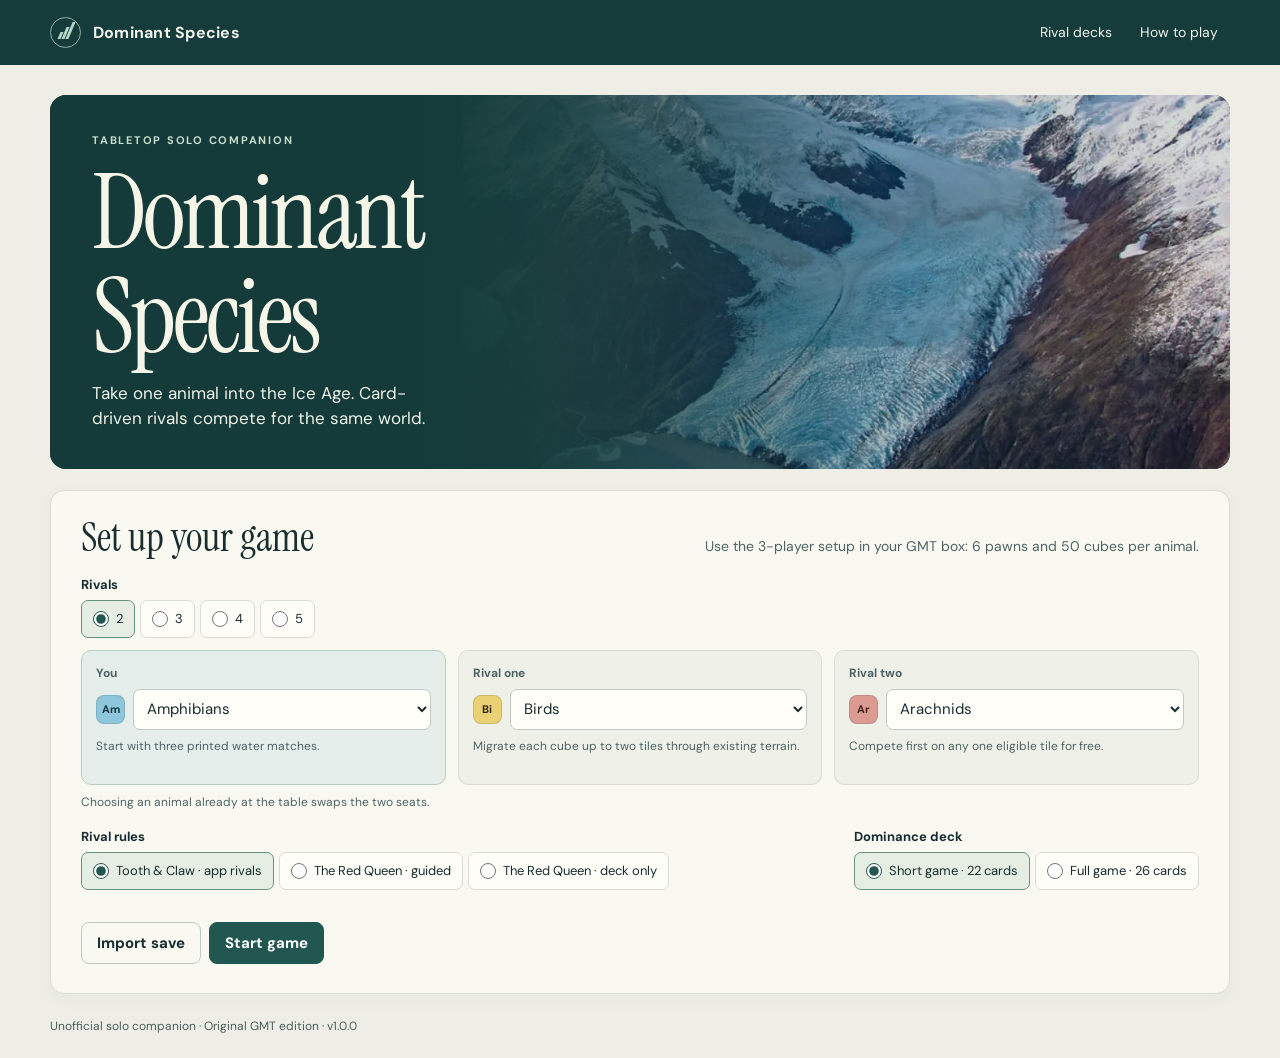
==== commit 6a9e7fba: "v1.0.0: The Red Queen guided and deck only; playtest wording removed No change to play: paper.js, bo" ====
--- a/Dominant_Species_Solo.html
+++ b/Dominant_Species_Solo.html
@@ -4,7 +4,7 @@
 <meta charset="utf-8">
 <meta name="viewport" content="width=device-width, initial-scale=1">
 <meta name="color-scheme" content="light">
-<meta name="description" content="Two card-driven rivals for the original Dominant Species board game. An offline tabletop companion.">
+<meta name="description" content="Two to five card-driven solo rivals for the original Dominant Species board game. An offline tabletop companion for the physical game.">
 <title>Dominant Species · Solo Companion</title>
 <!-- Copyright 2014 The DM Sans Project Authors (https://github.com/googlefonts/dm-fonts)
 
@@ -394,7 +394,7 @@
   .wrap{padding-inline:18px}.game-grid{grid-template-columns:minmax(0,1fr) minmax(0,.9fr)}
   .block{padding:14px}.board-panel{padding:11px}.action-row{grid-template-columns:96px minmax(0,1fr)}
 }
-/* The Red Queen, cards only (v0.5.6) */
+/* The Red Queen, deck only (v0.5.6) */
 .rq-intro h2{font-size:30px;margin-bottom:6px}.rq-intro .muted{margin-top:7px;font-size:13px}
 .rq-grid{display:grid;grid-template-columns:repeat(auto-fill,minmax(310px,1fr));gap:14px;margin:14px 0}
 .rq-deck{padding:15px 16px;display:flex;flex-direction:column;gap:10px}.rq-deck .block-head{margin:0}
@@ -459,7 +459,7 @@
 </header>
 <main id="main" class="wrap" tabindex="-1"></main>
 <footer class="wrap footer">
-  <span>Unofficial solo playtest · Original GMT edition · <span id="version"></span></span>
+  <span>Unofficial solo companion · Original GMT edition · <span id="version"></span></span>
   <span id="save-status" role="status"></span>
 </footer>
 <dialog id="modal" aria-labelledby="modal-heading"></dialog>
@@ -467,7 +467,7 @@
 <noscript>This companion needs JavaScript. Open the downloaded HTML file in a browser.</noscript>
 <script>'use strict';
 
-const VERSION = '0.5.7';
+const VERSION = '1.0.0';
 const SAVE_KEY = 'dominant-species-solo-v1';
 // GMT rules p. 4: of the 50 gathered cubes, one marks VP.
 const THREE_PLAYER_CUBES = 50;
@@ -725,7 +725,7 @@
   d.discards.push(index);
   return index;
 }
-// The Red Queen, cards only (v0.5.6): the app keeps each rival's deck and the player runs the printed rules. No board is
+// The Red Queen, deck only (v0.5.6; named cards only before v1.0.0, hence the format id): the app keeps each rival's deck and the player runs the printed rules. No board is
 // tracked, so this is its own small state, saved under its own key; it shares the deck shuffle and draw with full games.
 const DRAW_FORMAT = 'red-queen-cards-only-v1';
 function newDrawGame(human, rivals, extra, seed) {
@@ -2848,8 +2848,8 @@
 const RQ_TARGET = {"initiative": "it is not first on the Initiative track", "adaptation": "the box has an element; its display has under 6", "regression": "an added type is in the Adaptation or Regression box", "abundance": "a box element it uses; empty corner on its tile (exceptions: aid 1)", "wasteland": "the box holds an element it uses", "depletion": "a disk on Earth of a box element it doesn't use", "glaciation": "a legal tile with opposing species and none of its own", "speciation": "gene pool not empty; a disk of that element on Earth", "wanderlust": "a face-up tile; an empty spot next to its tiles", "migration": "a rescue, or 1 of 2+ species (no rank lost) to a new matched tile", "competition": "shares a tile of these terrains or tundra with an opponent", "domination": "an unscored tile holds one of its species"};
 const RQ_LEGEND = "Under each action: when it has a target. Grey: a weak action, skipped. Planning steps 1–3 come first; if nothing fits, step 5.";
 const RQ_CHAIN = ["first in the food chain", "second in the food chain", "third in the food chain", "fourth in the food chain", "fifth in the food chain", "last in the food chain"];
-const RQ_RULES = "<!doctype html><meta charset='utf-8'><meta name='viewport' content='width=device-width,initial-scale=1'><title>The Red Queen<\/title><style>\n@page{size:letter;margin:0.55in}\n@page cards{margin:0.4in}\n*{box-sizing:border-box}\nbody{font:10.5pt/1.42 Georgia,serif;color:#1d1d1b;max-width:800px;margin:24px auto;padding:0 18px}\nh1{font-size:22pt;color:#2f4a3a;margin:0 0 4px;border-bottom:3px solid #2f4a3a;padding-bottom:4px}\nh1+p{font:8.5pt/1.4 Helvetica,Arial,sans-serif;color:#666}\nh2{font:bold 11pt Helvetica,Arial,sans-serif;text-transform:uppercase;letter-spacing:.05em;color:#fff;background:#2f4a3a;padding:3px 8px;margin:20px 0 8px}\nh3{font:bold 10.5pt Helvetica,Arial,sans-serif;color:#2f4a3a;border-bottom:1px solid #9aa39a;padding-bottom:2px;margin:14px 0 6px}\np{margin:5px 0}\ntable{border-collapse:collapse;width:100%;margin:6px 0 8px;font-size:9.5pt}tr{page-break-inside:avoid;break-inside:avoid}thead{display:table-header-group}\nth,td{border:1px solid #9aa39a;padding:3px 6px;vertical-align:top;text-align:left}\nth{background:#e8ede6;font:bold 8.5pt Helvetica,Arial,sans-serif}td:first-child{font-weight:bold}\ncode{font-size:8.5pt;background:#f1f3ee;padding:0 3px}ul{padding-left:20px}li{margin:2px 0}\nbody>ol{list-style:none;padding:0;counter-reset:step;margin:6px 0}\nbody>ol>li{counter-increment:step;position:relative;border:1px solid #9aa39a;border-radius:4px;padding:5px 8px 5px 34px;margin:0 0 4px}\nbody>ol>li::before{content:counter(step);position:absolute;left:10px;top:3px;font:bold 14pt Helvetica,Arial,sans-serif;color:#2f4a3a}\n@media print{body{margin:0;max-width:none;padding:0}h2,h3{page-break-after:avoid;break-after:avoid}li,p{page-break-inside:avoid;break-inside:avoid}}\n@media screen{body{margin:12px auto;padding:0 12px}}@media (max-width:640px){body{font-size:14.5px}h1{font-size:21pt}table{font-size:12.5px}}<\/style><body><h1>The Red Queen<\/h1>\n<p><strong>Solo rivals for <em>Dominant Species<\/em><\/strong> · Version 0.5.7 · 15 November 2026 · An unofficial solo variant for <em>Dominant Species<\/em> (designed by Chad Jensen, published by GMT Games), for one player against two to five rival animals.<\/p>\n<p><em>In biology, the Red Queen hypothesis says a species must keep evolving just to hold its place against its rivals. These rivals make you do exactly that.<\/em><\/p>\n<h2>Overview<\/h2>\n<p>These rules run the rival animals at the table without the app, against two to five rivals. Each rival draws from its own eight-card deck. Every decision after that is made by counting things on the board, with no scoring or judgment calls. The rivals place their first pawn of each turn before you do, and the number of pawns they get sets the difficulty.<\/p>\n<p><strong>You need:<\/strong> the base game, and for each rival eight cards numbered 1–8 (or roll a d8 instead; the deck is recommended, because a die can repeat a card before the others have come up). The decks are listed under Rival decks, and printable cards with backs are at the end of this rulebook.<\/p>\n<p><strong>Player aids:<\/strong> the companion player aids have four reference sheets (Planning, Execution, Dominance Cards, and Setup with the other decisions) and one sheet per rival with its deck, power and food-chain position. They condense these rules; if the two ever disagree, this rulebook wins.<\/p>\n<p><strong>Terms used throughout<\/strong><\/p>\n<ul>\n<li><strong>Opponents in VP order:<\/strong> the rival's opponents (you and the other rivals) from highest to lowest on the VP track, ties to the animal higher in the food chain. The first one is the <strong>leader<\/strong>.<\/li>\n<li><strong>Rank on a tile:<\/strong> order every animal with a species on the tile by its number of species, ties to the food chain, as in normal tile scoring. Animals rank even below the places that score VP (on tundra, second place still counts as second).<\/li>\n<li><strong>Gains a rank:<\/strong> after the change, the rival is ranked higher on that tile than before, or now ranks there at all.<\/li>\n<li><strong>First-place value:<\/strong> the leftmost number on the Tile Scoring table: Sea 9, Wetland 8, Savannah 7, Jungle 6, Forest 5, Desert 4, Mountain 3, Tundra 1.<\/li>\n<li><strong>Uses an element:<\/strong> the element is on the rival's animal display (printed or added).<\/li>\n<li><strong>Added elements, in order:<\/strong> keep each rival's added elements in acquisition order, oldest on the left. Put new elements, including Metamorphosis replacements, at the right end. When removing an element type, remove its leftmost copy and close the gap without reordering the remaining elements.<\/li>\n<li><strong>Matches (rivals only):<\/strong> a rival matches a tile with its printed element count (2, or 3 for Amphibians) plus its number of added elements, capped at the number of element disks on that tile. The element types don't matter. Use this count wherever the game asks how many elements a rival matches (dominance, Extinction, and every \"matches\" in these rules). Adaptation, Regression and Disease still change the count. You count your own animal normally.<\/li>\n<li><strong>Rival ties:<\/strong> if only rivals tie for the most matches on a tile, the rival with the most species there is dominant; if they still tie, the one higher in the food chain. If you tie with them, no one is dominant there, as in the normal rules.<\/li>\n<li><strong>Ties:<\/strong> break any remaining tie between tiles already on Earth by the higher first-place value, then <strong>board order<\/strong>, unless the rule gives a different priority. For corners and empty spots, use board order after the priorities listed for that choice. Board order means furthest left on the board, then highest; for tiles it runs down the leftmost column, then the next column.<\/li>\n<\/ul>\n<h2>Setup and difficulty<\/h2>\n<p>Set up a normal game for your player count: you plus two to five rival animals, with the base game's pawns and cubes for that count (6 pawns and 50 cubes with two rivals, 5 and 45 with three, 4 and 40 with four, 3 and 35 with five). Then:<\/p>\n<ol>\n<li>Shuffle each rival's eight deck cards face down. When a deck runs out, reshuffle its discards.<\/li>\n<li>Choose a difficulty and adjust <strong>each rival's<\/strong> action pawns from the base count. Extra pawns come from the unused pawns in the box; removed pawns go back to it. <strong>Easy with five rivals<\/strong> is different: each rival has one pawn fewer (not two), and you take one extra pawn, so they have 2 each and you have 4 (the base of 3 would otherwise leave each rival only 1).<\/li>\n<li>Before the first Planning, place the dominance cones using these rules: rivals use their own matching count, and rival ties go to the rival with the most species there, then the food chain (Terms used). Only an animal that is present and matches at least one element can be dominant. Update the cones whenever the result changes.<\/li>\n<\/ol>\n<table>\n<thead>\n<tr>\n<th>Level<\/th>\n<th>Each rival's pawns<\/th>\n<\/tr>\n<\/thead>\n<tbody>\n<tr>\n<td>Easy<\/td>\n<td>Base count −2 (with five rivals: −1 for each rival, and you take 1 extra pawn)<\/td>\n<\/tr>\n<tr>\n<td>Standard<\/td>\n<td>Base count −1<\/td>\n<\/tr>\n<tr>\n<td>Hard<\/td>\n<td>Base count<\/td>\n<\/tr>\n<tr>\n<td>Expert<\/td>\n<td>Base count +1<\/td>\n<\/tr>\n<\/tbody>\n<\/table>\n<p><strong>Playing with the companion app:<\/strong> the app can run these exact rules, so you don't need to print anything. On the setup screen choose <strong>The Red Queen<\/strong> and a level. The app draws each rival's card, names the Planning step that chose each space, and spells out every change to make on the board. To run the rivals yourself without printing, choose <strong>The Red Queen · cards only<\/strong>: the app shuffles and draws each rival's cards, with this rulebook and the player aids a tap away, and you resolve everything else. (The app's other option, Tooth &amp; Claw, is a separate set of rivals with their own rules.)<\/p>\n<p>Everything else follows the normal rules. Rivals never break a rule to make a choice: if a rule points at something illegal, skip to the next option.<\/p>\n<h2>Two players plus a rival<\/h2>\n<p>Two people can add one Red Queen rival as the third animal to get a full three-player game, with more blocking and more pressure on the board than a two-player game.<\/p>\n<ul>\n<li>Set up a normal three-player game with the rival as the third animal.<\/li>\n<li>Run the rival exactly as in solo. Its <strong>leader<\/strong> is whichever opponent is highest on the VP track, so it presses whoever is winning, not one fixed person.<\/li>\n<li>Start at Standard. The levels were set for one person against the rivals, so they may feel different with two.<\/li>\n<\/ul>\n<h2>Planning: placing a pawn<\/h2>\n<p><strong>Rivals plan first.<\/strong> At the start of each Planning, before anyone else places, each rival places one pawn, in Initiative order (a rival whose pawns are all already on the action display skips this). Then Planning goes around the Initiative order as usual, starting from the top, until everyone has placed all their pawns. (Without this, a player who stays first on the Initiative track gets first pick of the action display every turn, which these rivals rarely contest.)<\/p>\n<p>When it is a rival's turn to place, first draw the top card of its deck (it is discarded after this placement even if an earlier step decides). Then take the first step below that gives a space.<\/p>\n<ol>\n<li><strong>Domination first.<\/strong> If a Dominance Card is available, and the rival dominates more unscored tiles than it has pawns on Domination (at most 2), it takes the leftmost open Domination space.<\/li>\n<li><strong>Barren Earth.<\/strong> After turn 1, if no animal is dominant on any tile, the rival takes an open Abundance space, unless it already has a pawn there. It may take any element there. <strong>Empty Earth:<\/strong> if no rival has any species left on Earth (yours may remain), the rival's Abundance may use any empty corner, so species can return (see the tables below).<\/li>\n<li><strong>Block the leader.<\/strong> If a Dominance Card is available, the rival has fewer than 2 pawns on Domination, and the leader dominates at least one unscored tile, the rival takes the leftmost open Domination space (it needs a legal target; see the table below). This only claims the space: its target is any unscored tile with one of the rival's species, and in Execution the pawn scores by the usual Domination rule, which need not be the leader's tile or win a card.<\/li>\n<li><strong>Its card.<\/strong> Try the drawn card's three actions in order and place on the first one that:<ul>\n<li>is not a row where the rival already has a pawn;<\/li>\n<li>is not a weak action (Abundance, Glaciation, Wasteland, Depletion, Regression, Initiative), unless it is the card's first action;<\/li>\n<li>has an open space with a target (table below).<\/li>\n<\/ul>\n<\/li>\n<li><strong>Fallback.<\/strong> Try this order with the same tests, except the weak-action test: Domination, Wanderlust, Speciation, Adaptation, Competition, Migration, Abundance, Initiative, Regression, Depletion, Wasteland, Glaciation.<\/li>\n<li><strong>Last resort.<\/strong> Repeat step 5, now allowing rows where the rival already has a pawn. If nothing qualifies, take the first open space.<\/li>\n<\/ol>\n<p><strong>Full display.<\/strong> If every action space is taken, Planning ends at once, even if some players still have pawns. Those pawns wait for the next turn.<\/p>\n<p><strong>Which space in the row:<\/strong> for Speciation, the element whose disks touch the most tiles the rival matches. For Competition, the space whose terrains (plus tundra) hold the most tiles the rival shares with an opponent. In a tie, and for any other row, the leftmost open space.<\/p>\n<table>\n<thead>\n<tr>\n<th>Action<\/th>\n<th>Has a target when<\/th>\n<\/tr>\n<\/thead>\n<tbody>\n<tr>\n<td>Initiative<\/td>\n<td>The rival is not first on the Initiative track<\/td>\n<\/tr>\n<tr>\n<td>Adaptation<\/td>\n<td>The box holds an element and the display has fewer than 6<\/td>\n<\/tr>\n<tr>\n<td>Regression<\/td>\n<td>An added element's type is in the Adaptation or Regression box (Reptiles: always)<\/td>\n<\/tr>\n<tr>\n<td>Abundance<\/td>\n<td>The box holds an element the rival uses (any element during Barren Earth), and a tile it occupies has an empty corner (Empty Earth, no rival species on Earth: any empty corner)<\/td>\n<\/tr>\n<tr>\n<td>Wasteland<\/td>\n<td>The box holds an element the rival uses<\/td>\n<\/tr>\n<tr>\n<td>Depletion<\/td>\n<td>A disk on Earth is of an element in the box that the rival does not use<\/td>\n<\/tr>\n<tr>\n<td>Glaciation<\/td>\n<td>A legal Glaciation tile holds opposing species and none of the rival's<\/td>\n<\/tr>\n<tr>\n<td>Speciation<\/td>\n<td>The gene pool is not empty and a disk matching the element of the space being checked is on Earth<\/td>\n<\/tr>\n<tr>\n<td>Wanderlust<\/td>\n<td>A tile is face up and an empty spot touches a tile the rival occupies<\/td>\n<\/tr>\n<tr>\n<td>Migration<\/td>\n<td>At least one move is allowed under Migration below: a rescue, or a species from a tile where it has 2+ (losing no rank there) to a matched tile it is not on yet<\/td>\n<\/tr>\n<tr>\n<td>Competition<\/td>\n<td>A tile of that space's terrains, or tundra, holds the rival and an opponent<\/td>\n<\/tr>\n<tr>\n<td>Domination<\/td>\n<td>An unscored tile holds a rival species<\/td>\n<\/tr>\n<\/tbody>\n<\/table>\n<h2>Execution: resolving each action<\/h2>\n<p>When a rival's pawn is reached, resolve it with the rule below. If the rule finds nothing legal, the rival forfeits the action.<\/p>\n<table>\n<thead>\n<tr>\n<th>Action<\/th>\n<th>What the rival does<\/th>\n<\/tr>\n<\/thead>\n<tbody>\n<tr>\n<td>Initiative<\/td>\n<td>Advances one place on the Initiative track, then moves this pawn to an open space later in this turn's order, chosen by Planning steps 1–3, 5 and 6 (no card). If no such space is open, it still advances and the pawn returns to the rival (this is also the rule for you)<\/td>\n<\/tr>\n<tr>\n<td>Adaptation<\/td>\n<td>Takes its own printed element if the box offers it; otherwise the leftmost element<\/td>\n<\/tr>\n<tr>\n<td>Regression<\/td>\n<td>Nothing to decide; see Losing an element under Other decisions<\/td>\n<\/tr>\n<tr>\n<td>Abundance<\/td>\n<td>Takes the leftmost box element it uses (else the leftmost). Places it on the empty corner touching the most tiles it occupies, then the corner touching the highest first-place value (any touching tile counts, even one it is not on), then board order. Empty Earth (no rival species on Earth): on any empty corner, the first in board order (furthest left, then highest)<\/td>\n<\/tr>\n<tr>\n<td>Wasteland<\/td>\n<td>Removes the leftmost box element it uses. If it uses none, forfeits<\/td>\n<\/tr>\n<tr>\n<td>Depletion<\/td>\n<td>Removes a disk of a box element it does not use: the disk touching the most tiles the leader dominates, then the most tiles any opponent dominates, then board order<\/td>\n<\/tr>\n<tr>\n<td>Glaciation<\/td>\n<td>Among legal tiles, prefers those with none of its species. Picks the most opposing species; then fewest of its own species<\/td>\n<\/tr>\n<tr>\n<td>Speciation<\/td>\n<td>Picks the disk of that element touching the most tiles it matches, then the highest total first-place value of those tiles, then board order. On each of those tiles, highest first-place value first (then board order), places the terrain maximum while its gene pool lasts<\/td>\n<\/tr>\n<tr>\n<td>Wanderlust<\/td>\n<td>Picks the empty spot next to its own tiles that touches the most tiles, then the most of its own tiles, then board order. Places the face-up tile with the highest first-place value (tie: the leftmost stack). If the box holds an element it uses, it takes the leftmost element in the box that it uses and puts it on the new tile's corner touching the most of its tiles, then board order<\/td>\n<\/tr>\n<tr>\n<td>Migration<\/td>\n<td>Moves one species at a time, up to the space's number (see below)<\/td>\n<\/tr>\n<tr>\n<td>Competition<\/td>\n<td>One elimination per terrain of the space (and tundra), on a tile it shares, scored below. Tie: the opponent earlier in VP order, then board order<\/td>\n<\/tr>\n<tr>\n<td>Domination<\/td>\n<td>If a card is available and it dominates unscored tiles, scores the one of those where it earns the most VP. Otherwise the unscored tile no opponent dominates where it earns the most VP. If it earns VP on none of those, the unscored tile with species where it earns the most VP<\/td>\n<\/tr>\n<\/tbody>\n<\/table>\n<p><strong>Migration, one species at a time.<\/strong> Rivals never weigh rank gains when choosing a destination; they only avoid losing a rank where they leave. A species may leave a tile the rival does not match (a rescue), or a tile where it has 2+ species and losing one costs no rank. It moves to an adjacent tile the rival matches (Birds: up to two tiles away through existing terrain, as their power allows). Every move must be a rescue or reach a tile the rival is not on yet; check this again before each move, so once a species has arrived on a tile, a later move there must be a rescue. Choose rescues first, then the destination with the higher first-place value. At equal value, prefer a destination the rival does not occupy, then the fullest origin, then the destination in board order, then the origin in board order. During one Migration action each tile either sends or receives species: once a tile has sent a species it can only send more, and once it has received one it can only receive more.<\/p>\n<p><strong>Competition score<\/strong> for removing one opposing species from a tile:<\/p>\n<ul>\n<li>start with the tile's first-place value;<\/li>\n<li>add it again if that opponent ranks above the rival and no longer does afterwards (a tie goes to the food chain, so 2–2 against a higher animal is not a pass);<\/li>\n<li>add half of it if this is that opponent's last species there;<\/li>\n<li>add 6 more if it is that opponent's last species there and that opponent is dominant there (so it loses its dominance).<\/li>\n<\/ul>\n<p>Keep half-points exactly; do not round.<\/p>\n<h2>Dominance Cards<\/h2>\n<p><strong>Taking a card.<\/strong> The rival takes the first available card in this list: Omnivore, Intelligence, Parasitism, Evolution, Catastrophe, Ice Sheet, Aquatic, Mass Exodus, Habitat, Instinct, Blight, Metamorphosis, Symbiotic, Nocturnal, Immigrants, Biomass, Disease, Fecundity, Predator, Hibernation, Cold Snap, Biodiversity, Ecodiversity, Fertile, Niche Biomes, Ice Age. It skips Ice Age unless it leads or ties on VP, and skips Omnivore, Intelligence and Parasitism at 10 action pawns. It also skips a card that would do nothing: Metamorphosis if it has no added element (or the bag is empty); Disease unless an opponent has more elements on its animal (printed plus added) than it does, and at least one added element; Niche Biomes unless an opponent has more VP; Nocturnal if it is first on the Initiative track; Hibernation if it has no eliminated species. If it would skip every available card, it takes the first one in the list anyway.<\/p>\n<p><strong>Resolving the effect.<\/strong> Cards with no choice for the taker (Biodiversity, Cold Snap, Disease, Ecodiversity, Ice Age, Immigrants, Intelligence, Niche Biomes, Nocturnal, Omnivore, Parasitism, Symbiotic) follow the card. For the rest:<\/p>\n<table>\n<thead>\n<tr>\n<th>Card<\/th>\n<th>The rival chooses<\/th>\n<\/tr>\n<\/thead>\n<tbody>\n<tr>\n<td>Aquatic<\/td>\n<td>If the bag has an element and any sea or wetland tile has a free corner, only those tiles are candidates (the element is part of the card). It adds 4 species, or all its gene pool holds if that is fewer; count them with its element on the tile's free corner first in board order. Choose the tile where they make it first; else where they gain a rank; else one it matches; a tile it does not match only if it matches none (ties: higher first-place value, then board order). It takes its printed element if in the bag; otherwise it chooses the element using Habitat's element priority<\/td>\n<\/tr>\n<tr>\n<td>Biomass<\/td>\n<td>On each crowded tile, a species of the first opponent in VP order present there, else its own<\/td>\n<\/tr>\n<tr>\n<td>Blight<\/td>\n<td>The tile and kept disk that leave the most opposing species on surrounding tiles without a match, counting its own as −2 each (tie: higher first-place value, then the tile's board order, then the kept disk's)<\/td>\n<\/tr>\n<tr>\n<td>Catastrophe<\/td>\n<td>Only a tile with species on it can be chosen. Keeps its own species on the tile, else the lowest-VP opponent's (at equal lowest VP, the animal lower in the food chain). On each adjacent tile, removes the first opponent in VP order present, its own only if alone. Picks the tile removing the most opposing species, its own counting −2 (tie: higher first-place value, then board order)<\/td>\n<\/tr>\n<tr>\n<td>Evolution<\/td>\n<td>Replaces one species of each of two opponents (fewer if its gene pool is short), taking opponents in VP order. Only tiles it matches: skip an opponent with no species on such a tile and try the next. For each opponent, score every such tile: 2× its first-place value if the swap moves the rival into first place, 1× if it otherwise gains a rank or enters the ranking, 0 otherwise; add 3 if the rival ends dominant there. Take the highest score (tie: higher first-place value, then board order)<\/td>\n<\/tr>\n<tr>\n<td>Fecundity<\/td>\n<td>Tiles it matches first, then by first-place value<\/td>\n<\/tr>\n<tr>\n<td>Fertile<\/td>\n<td>Its tile with the most species of all animals (tie: board order); it scores 1 VP for every species there, its own and everyone else's<\/td>\n<\/tr>\n<tr>\n<td>Habitat<\/td>\n<td>Its printed element; if the bag has none, an element it added (earliest first); if none of those either, the first element in the bag in this order: Meat, Sun, Seed, Water, Grub, Grass. On the empty corner touching the most tiles it occupies, then the corner touching the highest first-place value (any touching tile counts, even one it is not on), then board order; if it occupies no tile with an empty corner, the first empty corner in board order<\/td>\n<\/tr>\n<tr>\n<td>Hibernation<\/td>\n<td>Returns 5 of its eliminated species, or all of them if it has fewer, to one tile it matches: tundra first, then a tile it is not on, then where the returned species gain a rank (tie: higher first-place value, then board order)<\/td>\n<\/tr>\n<tr>\n<td>Ice Sheet<\/td>\n<td>As the Glaciation action<\/td>\n<\/tr>\n<tr>\n<td>Instinct<\/td>\n<td>An open space not yet resolved this turn, by Planning steps 1–3, 5 and 6. If none is open, an open space that already resolved: the pawn waits there for next turn (not on the final turn)<\/td>\n<\/tr>\n<tr>\n<td>Mass Exodus<\/td>\n<td>Among occupied tiles with an adjacent tile on Earth, prefer one without its own species; then choose the one holding the most opposing species. Break ties by higher first-place value, then board order. Its own species go to the adjacent tile it matches best (tie: higher first-place value, then board order); each opponent's to the one that opponent matches least (tie: the lower first-place value, then board order)<\/td>\n<\/tr>\n<tr>\n<td>Metamorphosis<\/td>\n<td>Swaps the added element on the fewest corners of its tiles (tie: the one it added earliest) for the bag element on the most. Among equally useful bag elements, prefer its printed type; if still tied, use Meat, Sun, Seed, Water, Grub, Grass order<\/td>\n<\/tr>\n<tr>\n<td>Predator<\/td>\n<td>On each of its tiles, a species of the first opponent in VP order present there<\/td>\n<\/tr>\n<\/tbody>\n<\/table>\n<h2>Other decisions<\/h2>\n<table>\n<thead>\n<tr>\n<th>Decision<\/th>\n<th>What the rival does<\/th>\n<\/tr>\n<\/thead>\n<tbody>\n<tr>\n<td>Arachnids' free Competition<\/td>\n<td>One elimination on any tile it shares, highest Competition score (tie: the opponent earlier in VP order, then board order)<\/td>\n<\/tr>\n<tr>\n<td>Insects' free species<\/td>\n<td>On a tile it matches: one where it gains a rank, then one it is already on, then by first-place value<\/td>\n<\/tr>\n<tr>\n<td>Arriving after Wanderlust<\/td>\n<td>If it matches the new tile, moves 1 species from each adjacent tile where it has 2+ and losing one costs no rank<\/td>\n<\/tr>\n<tr>\n<td>Losing an element (Regression, Disease)<\/td>\n<td>Loses the added element on the fewest corners of tiles it occupies (tie: for Regression, the one further left in the Regression box; for Disease, the one it added earliest)<\/td>\n<\/tr>\n<tr>\n<td>Mammals' save in Extinction<\/td>\n<td>Saves the endangered species on the tile with the highest first-place value (tie: board order)<\/td>\n<\/tr>\n<tr>\n<td>Hibernation-protected cubes<\/td>\n<td>When protected and ordinary cubes of the same animal share a tile and some must move or be removed, move or remove the ordinary cubes first<\/td>\n<\/tr>\n<tr>\n<td>Immigrants<\/td>\n<td>In order: discard a duplicate added element (if several added types are duplicated, discard the type whose second copy was added earliest); else, if it has at most 2 species on every tile, keep one per tile; else discard the added element on the fewest corners of its tiles (tie: the one it added earliest); else lose a pawn: an unplaced one if it has one, otherwise its last pawn on the action display, reading top to bottom and left to right<\/td>\n<\/tr>\n<\/tbody>\n<\/table>\n<h2>Rival decks<\/h2>\n<p>Each rival has its own eight-card deck. Each card lists three actions; try them in order (Planning step 4). The numbers let you roll a d8 instead of using cards. Printable cards, with backs, are at the end of this rulebook.<\/p>\n<h3>Mammals<\/h3>\n<table>\n<thead>\n<tr>\n<th>#<\/th>\n<th>Card<\/th>\n<th>Actions, in order<\/th>\n<\/tr>\n<\/thead>\n<tbody>\n<tr>\n<td>1<\/td>\n<td>Food Chain Advantage<\/td>\n<td>Migration → Speciation → Abundance<\/td>\n<\/tr>\n<tr>\n<td>2<\/td>\n<td>Last of the Herd<\/td>\n<td>Speciation → Domination → Initiative<\/td>\n<\/tr>\n<tr>\n<td>3<\/td>\n<td>Winter Range<\/td>\n<td>Wanderlust → Abundance → Migration<\/td>\n<\/tr>\n<tr>\n<td>4<\/td>\n<td>Prime Hunting Grounds<\/td>\n<td>Wanderlust → Speciation → Migration<\/td>\n<\/tr>\n<tr>\n<td>5<\/td>\n<td>Meat Supply<\/td>\n<td>Speciation → Migration → Domination<\/td>\n<\/tr>\n<tr>\n<td>6<\/td>\n<td>Hold the Center<\/td>\n<td>Speciation → Abundance → Competition<\/td>\n<\/tr>\n<tr>\n<td>7<\/td>\n<td>Herd Expansion<\/td>\n<td>Migration → Domination → Initiative<\/td>\n<\/tr>\n<tr>\n<td>8<\/td>\n<td>Final Territory<\/td>\n<td>Initiative → Speciation → Adaptation<\/td>\n<\/tr>\n<\/tbody>\n<\/table>\n<h3>Reptiles<\/h3>\n<table>\n<thead>\n<tr>\n<th>#<\/th>\n<th>Card<\/th>\n<th>Actions, in order<\/th>\n<\/tr>\n<\/thead>\n<tbody>\n<tr>\n<td>1<\/td>\n<td>Sunward Slope<\/td>\n<td>Wanderlust → Migration → Speciation<\/td>\n<\/tr>\n<tr>\n<td>2<\/td>\n<td>Shed the Old Skin<\/td>\n<td>Adaptation → Domination → Abundance<\/td>\n<\/tr>\n<tr>\n<td>3<\/td>\n<td>Cold-Blooded Retreat<\/td>\n<td>Wanderlust → Speciation → Domination<\/td>\n<\/tr>\n<tr>\n<td>4<\/td>\n<td>Sun Trap<\/td>\n<td>Speciation → Adaptation → Wanderlust<\/td>\n<\/tr>\n<tr>\n<td>5<\/td>\n<td>Basking Ground<\/td>\n<td>Abundance → Migration → Speciation<\/td>\n<\/tr>\n<tr>\n<td>6<\/td>\n<td>Rocky Frontier<\/td>\n<td>Speciation → Adaptation → Initiative<\/td>\n<\/tr>\n<tr>\n<td>7<\/td>\n<td>Thin the Ice<\/td>\n<td>Depletion → Domination → Speciation<\/td>\n<\/tr>\n<tr>\n<td>8<\/td>\n<td>The Last Warmth<\/td>\n<td>Initiative → Abundance → Speciation<\/td>\n<\/tr>\n<\/tbody>\n<\/table>\n<h3>Birds<\/h3>\n<table>\n<thead>\n<tr>\n<th>#<\/th>\n<th>Card<\/th>\n<th>Actions, in order<\/th>\n<\/tr>\n<\/thead>\n<tbody>\n<tr>\n<td>1<\/td>\n<td>Two Hexes Ahead<\/td>\n<td>Wanderlust → Migration → Speciation<\/td>\n<\/tr>\n<tr>\n<td>2<\/td>\n<td>Seed Corridor<\/td>\n<td>Migration → Wanderlust → Speciation<\/td>\n<\/tr>\n<tr>\n<td>3<\/td>\n<td>Early Departure<\/td>\n<td>Initiative → Migration → Domination<\/td>\n<\/tr>\n<tr>\n<td>4<\/td>\n<td>Flock at the Waterline<\/td>\n<td>Wanderlust → Abundance → Domination<\/td>\n<\/tr>\n<tr>\n<td>5<\/td>\n<td>Claim from Above<\/td>\n<td>Migration → Adaptation → Speciation<\/td>\n<\/tr>\n<tr>\n<td>6<\/td>\n<td>Beyond the Ridge<\/td>\n<td>Speciation → Initiative → Migration<\/td>\n<\/tr>\n<tr>\n<td>7<\/td>\n<td>Breaking Formation<\/td>\n<td>Migration → Competition → Wanderlust<\/td>\n<\/tr>\n<tr>\n<td>8<\/td>\n<td>Last Flight<\/td>\n<td>Glaciation → Migration → Speciation<\/td>\n<\/tr>\n<\/tbody>\n<\/table>\n<h3>Amphibians<\/h3>\n<table>\n<thead>\n<tr>\n<th>#<\/th>\n<th>Card<\/th>\n<th>Actions, in order<\/th>\n<\/tr>\n<\/thead>\n<tbody>\n<tr>\n<td>1<\/td>\n<td>Threefold Water<\/td>\n<td>Speciation → Migration → Wanderlust<\/td>\n<\/tr>\n<tr>\n<td>2<\/td>\n<td>Seasonal Pools<\/td>\n<td>Speciation → Domination → Wanderlust<\/td>\n<\/tr>\n<tr>\n<td>3<\/td>\n<td>Floodplain Nursery<\/td>\n<td>Migration → Domination → Adaptation<\/td>\n<\/tr>\n<tr>\n<td>4<\/td>\n<td>Drought Refuge<\/td>\n<td>Adaptation → Abundance → Wasteland<\/td>\n<\/tr>\n<tr>\n<td>5<\/td>\n<td>Wetland Tenure<\/td>\n<td>Abundance → Adaptation → Migration<\/td>\n<\/tr>\n<tr>\n<td>6<\/td>\n<td>Under the Ice<\/td>\n<td>Wanderlust → Abundance → Migration<\/td>\n<\/tr>\n<tr>\n<td>7<\/td>\n<td>Cut the Tributary<\/td>\n<td>Speciation → Migration → Domination<\/td>\n<\/tr>\n<tr>\n<td>8<\/td>\n<td>Waters Recede<\/td>\n<td>Initiative → Migration → Abundance<\/td>\n<\/tr>\n<\/tbody>\n<\/table>\n<h3>Arachnids<\/h3>\n<table>\n<thead>\n<tr>\n<th>#<\/th>\n<th>Card<\/th>\n<th>Actions, in order<\/th>\n<\/tr>\n<\/thead>\n<tbody>\n<tr>\n<td>1<\/td>\n<td>One Cut Is Enough<\/td>\n<td>Speciation → Wanderlust → Adaptation<\/td>\n<\/tr>\n<tr>\n<td>2<\/td>\n<td>Anchor the Web<\/td>\n<td>Wanderlust → Speciation → Migration<\/td>\n<\/tr>\n<tr>\n<td>3<\/td>\n<td>Grub Cache<\/td>\n<td>Speciation → Domination → Competition<\/td>\n<\/tr>\n<tr>\n<td>4<\/td>\n<td>Ambush at the Margin<\/td>\n<td>Wanderlust → Migration → Abundance<\/td>\n<\/tr>\n<tr>\n<td>5<\/td>\n<td>Frozen Web<\/td>\n<td>Depletion → Migration → Speciation<\/td>\n<\/tr>\n<tr>\n<td>6<\/td>\n<td>Follow the Footfalls<\/td>\n<td>Wanderlust → Speciation → Migration<\/td>\n<\/tr>\n<tr>\n<td>7<\/td>\n<td>Retreat to Cover<\/td>\n<td>Speciation → Competition → Initiative<\/td>\n<\/tr>\n<tr>\n<td>8<\/td>\n<td>Close the Trap<\/td>\n<td>Speciation → Abundance → Wanderlust<\/td>\n<\/tr>\n<\/tbody>\n<\/table>\n<h3>Insects<\/h3>\n<table>\n<thead>\n<tr>\n<th>#<\/th>\n<th>Card<\/th>\n<th>Actions, in order<\/th>\n<\/tr>\n<\/thead>\n<tbody>\n<tr>\n<td>1<\/td>\n<td>First Colonist<\/td>\n<td>Adaptation → Migration → Domination<\/td>\n<\/tr>\n<tr>\n<td>2<\/td>\n<td>Over the Threshold<\/td>\n<td>Speciation → Migration → Abundance<\/td>\n<\/tr>\n<tr>\n<td>3<\/td>\n<td>Grassland Mosaic<\/td>\n<td>Speciation → Domination → Initiative<\/td>\n<\/tr>\n<tr>\n<td>4<\/td>\n<td>A Thousand Footholds<\/td>\n<td>Adaptation → Migration → Domination<\/td>\n<\/tr>\n<tr>\n<td>5<\/td>\n<td>After the Thaw<\/td>\n<td>Migration → Domination → Wanderlust<\/td>\n<\/tr>\n<tr>\n<td>6<\/td>\n<td>Swarm the Gap<\/td>\n<td>Adaptation → Speciation → Migration<\/td>\n<\/tr>\n<tr>\n<td>7<\/td>\n<td>Keep the Colony<\/td>\n<td>Competition → Domination → Speciation<\/td>\n<\/tr>\n<tr>\n<td>8<\/td>\n<td>Everywhere at Once<\/td>\n<td>Speciation → Domination → Migration<\/td>\n<\/tr>\n<\/tbody>\n<\/table><\/body>";
-const RQ_AIDS = "<!doctype html><meta charset='utf-8'><title>The Red Queen — player aids<\/title><meta name='viewport' content='width=device-width,initial-scale=1'><style>\n@page{size:letter;margin:0.45in}\n*{box-sizing:border-box}\nbody{font:10pt/1.34 Georgia,serif;margin:0;color:#1d1d1b}\n.page{page-break-after:always;height:10.05in;overflow:hidden}\n.page:last-child{page-break-after:auto}\n@media screen{body{max-width:7.6in;margin:20px auto}.page{height:auto;margin-bottom:40px}}\nheader{display:flex;justify-content:space-between;align-items:baseline;border-bottom:2.5px solid #2f4a3a;padding-bottom:3px;margin-bottom:8px}\nh1{font-size:15pt;margin:0;color:#2f4a3a}\nh1 .tag{padding:1px 10px;border-radius:4px;border:1px solid #777}\nheader span{font:7.5pt Helvetica,Arial,sans-serif;color:#666}\nh2{font:bold 9.5pt Helvetica,Arial,sans-serif;text-transform:uppercase;letter-spacing:.05em;color:#fff;background:#2f4a3a;margin:9px 0 4px;padding:2px 6px}\nh2:first-child{margin-top:0}\n.cols{display:flex;gap:14px}.cols>div{flex:1;min-width:0}\ntable{border-collapse:collapse;width:100%}\ntd,th{border:1px solid #9aa39a;padding:2.5px 5px;vertical-align:top;text-align:left}\nth{background:#e8ede6;font:bold 8.5pt Helvetica,Arial,sans-serif}\ntd:first-child{font-weight:bold}\nol,ul{margin:2px 0;padding-left:17px}li{margin:1.5px 0}\n.step{display:flex;gap:7px;border:1px solid #9aa39a;border-radius:4px;padding:4px 7px;margin:0 0 3px}\n.step b.n{font:bold 13pt Helvetica,Arial,sans-serif;color:#2f4a3a;min-width:15px}\n.box{border:1px solid #9aa39a;background:#f4f6f1;border-radius:4px;padding:5px 8px;margin:4px 0}\n.small{font-size:9pt}.skip{color:#8a3b1c;font-style:italic}\np{margin:3px 0}\n@media screen{body{max-width:7.6in;margin:10px auto;padding:0 10px}.page{height:auto;overflow:visible;margin-bottom:28px;border-bottom:1px dashed #9aa39a;padding-bottom:16px}}@media (max-width:720px){.cols{display:block}body{font-size:14px}header{display:block}}<\/style><body>\n<div class=\"page\">\n<header><h1>1 · Planning: a rival places a pawn<\/h1><span>The Red Queen · player aid 1 of 10 · version 0.5.7<\/span><\/header>\n<div class=\"cols\"><div style=\"flex:1.15\">\n<h2>Each time a rival places<\/h2>\n<p><b>Rivals plan first:<\/b> at the start of Planning each rival places 1 pawn, in Initiative order (skip a rival with no pawn left to place). Then go round the Initiative order as usual.<\/p>\n<p><b>Draw the rival's top card<\/b> (discard it after this placement, whichever step decides). Take the first step that gives a space:<\/p>\n<div class=\"step\"><b class=\"n\">1<\/b><div><b>Domination first.<\/b> A Dominance Card is available, and the rival dominates more unscored tiles than it has pawns on Domination (at most 2) → leftmost open Domination space.<\/div><\/div>\n<div class=\"step\"><b class=\"n\">2<\/b><div><b>Barren Earth<\/b> (after turn 1). No animal is dominant on any tile → an open Abundance space, unless it already has a pawn there. It may take any element.<br><b>Empty Earth:<\/b> if no rival has species on Earth (yours may remain), its Abundance may use any empty corner.<\/div><\/div>\n<div class=\"step\"><b class=\"n\">3<\/b><div><b>Block the leader.<\/b> A card is available, the rival has fewer than 2 pawns on Domination, and the leader dominates an unscored tile → leftmost open Domination space (needs a target). This only claims the space; in Execution it scores by the usual Domination rule (sheet 2), not necessarily the leader's tile.<\/div><\/div>\n<div class=\"step\"><b class=\"n\">4<\/b><div><b>Its card.<\/b> Try the card's three actions in order. Place on the first that:\n<ul><li>is not a row where it already has a pawn;<\/li><li>is not a <b>weak action<\/b>, unless it is the card's first action;<\/li><li>has an open space with a target (table →).<\/li><\/ul><\/div><\/div>\n<div class=\"step\"><b class=\"n\">5<\/b><div><b>Fallback.<\/b> Same tests, but weak actions allowed, in this order:<br>Domination · Wanderlust · Speciation · Adaptation · Competition · Migration · Abundance · Initiative · Regression · Depletion · Wasteland · Glaciation<\/div><\/div>\n<div class=\"step\"><b class=\"n\">6<\/b><div><b>Last resort.<\/b> Repeat step 5, allowing rows where it already has a pawn. If nothing qualifies, the first open space.<\/div><\/div>\n<div class=\"box\"><b>Weak actions:<\/b> Abundance, Glaciation, Wasteland, Depletion, Regression, Initiative.<\/div>\n<div class=\"box\"><b>Which space in the row?<\/b><br><b>Speciation:<\/b> the element whose disks touch the most tiles the rival matches.<br><b>Competition:<\/b> the space whose terrains (plus tundra) hold the most tiles it shares with an opponent.<br>Tie, or any other row: the leftmost open space.<\/div>\n<div class=\"box\"><b>Full display:<\/b> if every space is taken, Planning ends at once. Unplaced pawns wait for next turn.<\/div>\n<\/div><div>\n<h2>Has a target when…<\/h2>\n<table>\n<tr><td>Initiative<\/td><td>It is not first on the Initiative track<\/td><\/tr>\n<tr><td>Adaptation<\/td><td>The box holds an element and its display has fewer than 6<\/td><\/tr>\n<tr><td>Regression<\/td><td>An added element's type is in the Adaptation or Regression box (Reptiles: always)<\/td><\/tr>\n<tr><td>Abundance<\/td><td>The box holds an element it uses (any, during Barren Earth), and a tile it occupies has an empty corner (Empty Earth: any empty corner)<\/td><\/tr>\n<tr><td>Wasteland<\/td><td>The box holds an element it uses<\/td><\/tr>\n<tr><td>Depletion<\/td><td>A disk on Earth is of a box element it does not use<\/td><\/tr>\n<tr><td>Glaciation<\/td><td>A legal tile holds opposing species and none of its own<\/td><\/tr>\n<tr><td>Speciation<\/td><td>Its gene pool is not empty and a disk matching the element of the space being checked is on Earth<\/td><\/tr>\n<tr><td>Wanderlust<\/td><td>A tile is face up and an empty spot touches a tile it occupies<\/td><\/tr>\n<tr><td>Migration<\/td><td>At least one move is allowed (sheet 2): a rescue, or a species from a tile where it has 2+ (losing no rank) to a matched tile it is not on yet<\/td><\/tr>\n<tr><td>Competition<\/td><td>A tile of that space's terrains, or tundra, holds it and an opponent<\/td><\/tr>\n<tr><td>Domination<\/td><td>An unscored tile holds one of its species<\/td><\/tr>\n<\/table>\n<h2>Counting for rivals<\/h2>\n<p><b>Matches:<\/b> printed element count (2; Amphibians 3) + added elements, capped at the number of disks on the tile. Types don't matter. You count your own animal normally.<\/p>\n<p><b>Rival ties for dominance:<\/b> most species on the tile, then higher in the food chain. A tie that includes you: no one is dominant.<\/p>\n<p><b>Uses an element:<\/b> it is on the rival's display (printed or added).<\/p>\n<p><b>Leader:<\/b> first of the rival's opponents in VP order (ties: food chain).<\/p>\n<\/div><\/div>\n<\/div>\n\n<div class=\"page\">\n<header><h1>2 · Execution: resolving a rival's action<\/h1><span>The Red Queen · player aid 2 of 10 · version 0.5.7<\/span><\/header>\n<p>If the rule finds nothing legal, the rival forfeits the action. <b>Ties<\/b> left over: between tiles, the higher first-place value, then board order; between corners or empty spots, board order (furthest left, then highest).<\/p>\n<table>\n<tr><th style=\"width:1in\">Action<\/th><th>What the rival does<\/th><\/tr>\n<tr><td>Initiative<\/td><td>Advances one place, then moves this pawn to an open space later in this turn's order, chosen by Planning steps 1–3, 5 and 6 (no card). None open: it still advances and the pawn returns to it.<\/td><\/tr>\n<tr><td>Adaptation<\/td><td>Its own printed element if the box offers it; otherwise the leftmost element.<\/td><\/tr>\n<tr><td>Regression<\/td><td>Nothing to decide: the pawn protects an element as usual. When it must lose one: the added element on the fewest corners of tiles it occupies (tie: the one further left in the Regression box).<\/td><\/tr>\n<tr><td>Abundance<\/td><td>Takes the leftmost box element it uses (else the leftmost). Corner: touching the most tiles it occupies → touching the highest first-place value (any touching tile) → board order. <b>Empty Earth:<\/b> any empty corner, first in board order.<\/td><\/tr>\n<tr><td>Wasteland<\/td><td>Removes the leftmost box element it uses. Uses none: forfeits.<\/td><\/tr>\n<tr><td>Depletion<\/td><td>Removes a disk of a box element it does not use: touching the most tiles the leader dominates → the most tiles any opponent dominates → board order.<\/td><\/tr>\n<tr><td>Glaciation<\/td><td>Among legal tiles, prefers those with none of its species. Then the most opposing species → the fewest of its own.<\/td><\/tr>\n<tr><td>Speciation<\/td><td>Disk of that element touching the most tiles it matches → highest total first-place value of those tiles → board order. On each of those tiles (highest value first), places the terrain maximum while its gene pool lasts.<\/td><\/tr>\n<tr><td>Wanderlust<\/td><td><b>Spot:<\/b> next to its own tiles, touching the most tiles → the most of its own → board order. <b>Tile:<\/b> face-up tile with the highest first-place value (tie: leftmost stack). <b>Element:<\/b> if the box holds one it uses, the leftmost such, on the new tile's corner touching the most of its tiles → board order. <b>Arriving:<\/b> if it matches the new tile, moves 1 species from each adjacent tile where it has 2+ and losing one costs no rank.<\/td><\/tr>\n<tr><td>Migration<\/td><td>Moves one species at a time, up to the space's number (below).<\/td><\/tr>\n<tr><td>Competition<\/td><td>One elimination per terrain of the space (and tundra), on a tile it shares: the highest Competition score (below). Tie: the opponent earlier in VP order → board order.<\/td><\/tr>\n<tr><td>Domination<\/td><td><b>Tile:<\/b> if a card is available and it dominates unscored tiles, the one of those where it earns the most VP. Otherwise the unscored tile no opponent dominates where it earns the most VP. Earns none there: the unscored tile with species where it earns the most. <b>Card:<\/b> sheet 3.<\/td><\/tr>\n<\/table>\n<div class=\"cols\" style=\"margin-top:8px\"><div style=\"flex:1.25\">\n<h2>Migration, one species at a time<\/h2>\n<ul>\n<li><b>May leave:<\/b> a tile it does not match (a <b>rescue<\/b>), or a tile where it has 2+ species and losing one costs no rank.<\/li>\n<li><b>Goes to:<\/b> an adjacent tile it matches (Birds: up to two tiles away, through existing terrain).<\/li>\n<li><b>Every move<\/b> must be a rescue or reach a tile it is not on yet. Check again before each move: once it has arrived on a tile, a later move there must be a rescue.<\/li>\n<li><b>Choose:<\/b> rescues first → destination with the higher first-place value → a destination it does not occupy → the fullest origin → destination in board order → origin in board order.<\/li>\n<li><b>One direction per tile:<\/b> during this action a tile that has sent can only send; one that has received can only receive.<\/li>\n<li>Rivals never weigh rank gains at the destination.<\/li>\n<\/ul>\n<\/div><div>\n<h2>Competition score<\/h2>\n<p>For removing one opposing species from a tile:<\/p>\n<table>\n<tr><td>Start<\/td><td>the tile's first-place value<\/td><\/tr>\n<tr><td>+ value again<\/td><td>that opponent ranks above the rival and no longer does afterwards (ties go to the food chain)<\/td><\/tr>\n<tr><td>+ half value<\/td><td>it is that opponent's last species there<\/td><\/tr>\n<tr><td>+ 6<\/td><td>removing that last species also ends the opponent's dominance<\/td><\/tr>\n<\/table>\n<p class=\"small\">Keep half-points exactly; do not round.<\/p>\n<h2>First-place values<\/h2>\n<table class='small'><tr><td>Sea 9<\/td><td>Wetland 8<\/td><td>Savannah 7<\/td><td>Jungle 6<\/td><\/tr><tr><td>Forest 5<\/td><td>Desert 4<\/td><td>Mountain 3<\/td><td>Tundra 1<\/td><\/tr><\/table>\n<\/div><\/div>\n<\/div>\n\n<div class=\"page\">\n<header><h1>3 · Dominance Cards<\/h1><span>The Red Queen · player aid 3 of 10 · version 0.5.7<\/span><\/header>\n<div class=\"cols\"><div style=\"flex:.62\">\n<h2>Which card it takes<\/h2>\n<p>The first available card in this order:<\/p>\n<ol class=\"small\" style=\"columns:2;column-gap:10px\">\n<li>Omnivore <span class=\"skip\">A<\/span><\/li><li>Intelligence <span class=\"skip\">A<\/span><\/li><li>Parasitism <span class=\"skip\">A<\/span><\/li><li>Evolution<\/li><li>Catastrophe<\/li><li>Ice Sheet<\/li><li>Aquatic<\/li><li>Mass Exodus<\/li><li>Habitat<\/li><li>Instinct<\/li><li>Blight<\/li><li>Metamorphosis <span class=\"skip\">B<\/span><\/li><li>Symbiotic<\/li><li>Nocturnal <span class=\"skip\">C<\/span><\/li><li>Immigrants<\/li><li>Biomass<\/li><li>Disease <span class=\"skip\">D<\/span><\/li><li>Fecundity<\/li><li>Predator<\/li><li>Hibernation <span class=\"skip\">E<\/span><\/li><li>Cold Snap<\/li><li>Biodiversity<\/li><li>Ecodiversity<\/li><li>Fertile<\/li><li>Niche Biomes <span class=\"skip\">F<\/span><\/li><li>Ice Age <span class=\"skip\">G<\/span><\/li>\n<\/ol>\n<div class=\"box small\"><b>Skip the card if…<\/b><br>\n<span class=\"skip\">A<\/span> it has 10 action pawns.<br>\n<span class=\"skip\">B<\/span> it has no added element, or the bag is empty.<br>\n<span class=\"skip\">C<\/span> it is first on the Initiative track.<br>\n<span class=\"skip\">D<\/span> no opponent has both more elements on its animal (printed + added) than the rival and at least one added element.<br>\n<span class=\"skip\">E<\/span> it has no eliminated species.<br>\n<span class=\"skip\">F<\/span> no opponent has more VP.<br>\n<span class=\"skip\">G<\/span> it neither leads nor ties for the lead on VP.<br>\n<b>Would skip every available card:<\/b> take the first in the list anyway.<\/div>\n<div class=\"box small\"><b>No choice for the taker<\/b> (follow the card): Biodiversity, Cold Snap, Disease, Ecodiversity, Ice Age, Immigrants, Intelligence, Niche Biomes, Nocturnal, Omnivore, Parasitism, Symbiotic.<\/div>\n<div class=\"box small\"><b>Element order<\/b> (Habitat, Aquatic, Metamorphosis ties): Meat, Sun, Seed, Water, Grub, Grass.<\/div>\n<\/div><div>\n<h2>What it chooses<\/h2>\n<table class=\"small\">\n<tr><td>Aquatic<\/td><td>If the bag has an element and a sea or wetland tile has a free corner, only those tiles are candidates. Adds 4 species (fewer if its gene pool is short), counted with its element on the tile's first free corner in board order: the tile where they make it first → where they gain a rank → one it matches → any (tie: value → board order). Element: its printed one if in the bag; otherwise as Habitat.<\/td><\/tr>\n<tr><td>Biomass<\/td><td>On each crowded tile: a species of the first opponent in VP order present, else its own.<\/td><\/tr>\n<tr><td>Blight<\/td><td>The tile and kept disk leaving the most opposing species on surrounding tiles without a match (its own count −2 each). Tie: higher value → the tile's board order → the kept disk's.<\/td><\/tr>\n<tr><td>Catastrophe<\/td><td>A tile with species on it, removing the most opposing species (its own count −2; tie: value → board order). Keeps its own species there, else the lowest-VP opponent's (tie: lower in the food chain). On each adjacent tile removes the first opponent in VP order present; its own only if alone.<\/td><\/tr>\n<tr><td>Evolution<\/td><td>Replaces one species of each of two opponents, in VP order (fewer if its gene pool is short). Only tiles it matches; an opponent with none is skipped. Score each tile: 2× value if the swap puts the rival first; 1× if it otherwise gains a rank or enters the ranking; else 0; +3 if it ends dominant. Highest score (tie: value → board order).<\/td><\/tr>\n<tr><td>Fecundity<\/td><td>Tiles it matches first, then by first-place value.<\/td><\/tr>\n<tr><td>Fertile<\/td><td>Its tile with the most species of all animals (tie: board order). It scores 1 VP per species there, anyone's.<\/td><\/tr>\n<tr><td>Habitat<\/td><td><b>Element:<\/b> its printed one; else one it added (earliest first); else the first in the bag by element order. <b>Corner:<\/b> touching the most tiles it occupies → touching the highest value (any touching tile) → board order. Occupies no tile with an empty corner: first empty corner in board order.<\/td><\/tr>\n<tr><td>Hibernation<\/td><td>Returns 5 eliminated species (all, if fewer) to a tile it matches: tundra first → a tile it is not on → where they gain a rank (tie: value → board order).<\/td><\/tr>\n<tr><td>Ice Sheet<\/td><td>As the Glaciation action.<\/td><\/tr>\n<tr><td>Instinct<\/td><td>An open space not yet resolved this turn, by Planning steps 1–3, 5 and 6. None: an open space already resolved; the pawn waits there for next turn (not on the final turn).<\/td><\/tr>\n<tr><td>Mass Exodus<\/td><td>Among occupied tiles with an adjacent tile on Earth, prefer one without its own species; then the one holding the most opposing species (tie: higher value → board order). Its own go to the adjacent tile it matches best (tie: higher value → board order); each opponent's to the one that opponent matches least (tie: lower value → board order).<\/td><\/tr>\n<tr><td>Metamorphosis<\/td><td>Swaps the added element on the fewest corners of its tiles (tie: added earliest) for the bag element on the most (tie: its printed type → element order).<\/td><\/tr>\n<tr><td>Predator<\/td><td>On each of its tiles: a species of the first opponent in VP order present.<\/td><\/tr>\n<\/table>\n<\/div><\/div>\n<\/div>\n\n<div class=\"page\">\n<header><h1>4 · Setup, terms and other decisions<\/h1><span>The Red Queen · player aid 4 of 10 · version 0.5.7<\/span><\/header>\n<div class=\"cols\"><div>\n<h2>Setup<\/h2>\n<ol>\n<li>Normal setup for your player count.<\/li>\n<li>Shuffle each rival's eight cards face down (reshuffle the discards when a deck runs out).<\/li>\n<li>Adjust <b>each rival's<\/b> action pawns for the level.<\/li>\n<li>Place the dominance cones using the rivals' matching count and tie rule. Only an animal that is present and matches at least one element can be dominant. Update the cones whenever the result changes.<\/li>\n<\/ol>\n<table>\n<tr><th>Rivals<\/th><th>Base pawns / cubes<\/th><th>Easy<\/th><th>Standard<\/th><th>Hard<\/th><th>Expert<\/th><\/tr><tr><td>2<\/td><td>6 / 50<\/td><td>4<\/td><td>5<\/td><td>6<\/td><td>7<\/td><\/tr><tr><td>3<\/td><td>5 / 45<\/td><td>3<\/td><td>4<\/td><td>5<\/td><td>6<\/td><\/tr><tr><td>4<\/td><td>4 / 40<\/td><td>2<\/td><td>3<\/td><td>4<\/td><td>5<\/td><\/tr><tr><td>5<\/td><td>3 / 35<\/td><td>2*<\/td><td>2<\/td><td>3<\/td><td>4<\/td><\/tr><\/table>\n<p class=\"small\">Level columns: pawns for each rival. You keep the base count. *Easy with five rivals: each rival has 2 and <b>you take 1 extra (4)<\/b>.<\/p>\n<h2>Terms<\/h2>\n<p><b>Opponents in VP order:<\/b> the rival's opponents (you and the other rivals), highest VP first; ties to the animal higher in the food chain. The first is the <b>leader<\/b>.<\/p>\n<p><b>Rank on a tile:<\/b> animals with species there, ordered by number of species; ties to the food chain. Ranks count even below the places that score VP (on tundra, second is still second).<\/p>\n<p><b>Gains a rank:<\/b> it ends ranked higher on that tile than before, or now ranks there at all.<\/p>\n<p><b>First-place value:<\/b> Sea 9, Wetland 8, Savannah 7, Jungle 6, Forest 5, Desert 4, Mountain 3, Tundra 1.<\/p>\n<p><b>Added elements:<\/b> keep them in the order gained, oldest on the left; new ones (Metamorphosis replacements too) go at the right end. To remove a type, take its leftmost copy and close the gap.<\/p>\n<p><b>Ties:<\/b> between tiles, the higher first-place value, then board order, unless the rule says otherwise. Corners and empty spots: board order after that choice's own priorities.<\/p>\n<p><b>Board order:<\/b> furthest left on the board, then highest. For tiles: down the leftmost column, then the next column.<\/p>\n<p><b>Rivals never break a rule:<\/b> if a rule points at something illegal, skip to the next option.<\/p>\n<\/div><div>\n<h2>Other decisions<\/h2>\n<table>\n<tr><td style=\"white-space:normal;width:1.15in\">Arachnids' free Competition<\/td><td>One elimination on any tile it shares: highest Competition score (tie: opponent earlier in VP order → board order).<\/td><\/tr>\n<tr><td style=\"white-space:normal\">Insects' free species<\/td><td>On a tile it matches: one where it gains a rank → one it is already on → by first-place value.<\/td><\/tr>\n<tr><td style=\"white-space:normal\">Mammals' save in Extinction<\/td><td>The endangered species on the tile with the highest first-place value (tie: board order).<\/td><\/tr>\n<tr><td style=\"white-space:normal\">Losing an element<\/td><td>The added element on the fewest corners of tiles it occupies. Tie, Regression: the one further left in the Regression box. Tie, Disease: the one it added earliest.<\/td><\/tr>\n<tr><td style=\"white-space:normal\">Immigrants<\/td><td>In order: discard a duplicate added element (several duplicated: the type whose second copy was added earliest) → if it has at most 2 species on every tile, keep one per tile → discard the added element on the fewest corners of its tiles (tie: added earliest) → lose a pawn: an unplaced one, else its last pawn on the display (reading top to bottom, left to right).<\/td><\/tr>\n<tr><td style=\"white-space:normal\">Hibernation-protected cubes<\/td><td>When protected and ordinary cubes of one animal share a tile and some must move or go, take the ordinary cubes first.<\/td><\/tr>\n<\/table>\n<h2>Each turn at a glance<\/h2>\n<ol>\n<li><b>Planning.<\/b> Each rival places 1 pawn first, in Initiative order. Then everyone places in Initiative order; for a rival, draw its card and use sheet 1.<\/li>\n<li><b>Execution.<\/b> Resolve the display top to bottom, left to right. For a rival's pawn use sheet 2 (Domination cards: sheet 3).<\/li>\n<li><b>After any change<\/b> to species, elements or tiles: recount matches and move the dominance cones.<\/li>\n<li><b>Reset<\/b> as in the normal rules.<\/li>\n<\/ol>\n<\/div><\/div>\n<\/div>\n<div class=\"page\">\n<header><h1><b class=\"tag\" style=\"background:#eee7d8;color:#40372c\">Mammals<\/b> rival<\/h1><span>The Red Queen · player aid 5 of 10 · version 0.5.7<\/span><\/header>\n<div class=\"cols\"><div style=\"flex:1.1\">\n<h2>Its deck<\/h2>\n<p class=\"small\">Draw one card each time it places a pawn (or roll a d8). Try the three actions in order (step 4).<\/p>\n<table><tr><th>#<\/th><th>Card<\/th><th>Actions, in order<\/th><\/tr><tr><td style='text-align:center'>1<\/td><td style='font-weight:normal'>Food Chain Advantage<\/td><td style='font-weight:normal'>Migration → Speciation → Abundance<\/td><\/tr><tr><td style='text-align:center'>2<\/td><td style='font-weight:normal'>Last of the Herd<\/td><td style='font-weight:normal'>Speciation → Domination → Initiative<\/td><\/tr><tr><td style='text-align:center'>3<\/td><td style='font-weight:normal'>Winter Range<\/td><td style='font-weight:normal'>Wanderlust → Abundance → Migration<\/td><\/tr><tr><td style='text-align:center'>4<\/td><td style='font-weight:normal'>Prime Hunting Grounds<\/td><td style='font-weight:normal'>Wanderlust → Speciation → Migration<\/td><\/tr><tr><td style='text-align:center'>5<\/td><td style='font-weight:normal'>Meat Supply<\/td><td style='font-weight:normal'>Speciation → Migration → Domination<\/td><\/tr><tr><td style='text-align:center'>6<\/td><td style='font-weight:normal'>Hold the Center<\/td><td style='font-weight:normal'>Speciation → Abundance → Competition<\/td><\/tr><tr><td style='text-align:center'>7<\/td><td style='font-weight:normal'>Herd Expansion<\/td><td style='font-weight:normal'>Migration → Domination → Initiative<\/td><\/tr><tr><td style='text-align:center'>8<\/td><td style='font-weight:normal'>Final Territory<\/td><td style='font-weight:normal'>Initiative → Speciation → Adaptation<\/td><\/tr><\/table>\n<h2>Placing a pawn<\/h2>\n<p class=\"small\">Each Planning the rivals place 1 pawn each, in Initiative order, before you. Each placement: draw a card, then take the first step that gives a space.<\/p>\n<ol class=\"small\">\n<li><b>Domination first:<\/b> a card is available and it dominates more unscored tiles than it has pawns on Domination (at most 2) → leftmost open Domination space.<\/li>\n<li><b>Barren Earth<\/b> (after turn 1): no animal is dominant anywhere → an open Abundance space, unless it already has a pawn there. Empty Earth (no rival species on Earth): its Abundance may use any empty corner.<\/li>\n<li><b>Block the leader:<\/b> a card is available, it has fewer than 2 pawns on Domination and the leader dominates an unscored tile → leftmost open Domination space (needs a target).<\/li>\n<li><b>Its card:<\/b> the first of the card's three actions that is not a row where it already has a pawn, is not a weak action (unless first on the card), and has an open space with a target.<\/li>\n<li><b>Fallback<\/b> (weak actions allowed): Domination · Wanderlust · Speciation · Adaptation · Competition · Migration · Abundance · Initiative · Regression · Depletion · Wasteland · Glaciation.<\/li>\n<li><b>Last resort:<\/b> step 5 again, allowing rows where it already has a pawn; else the first open space.<\/li><\/ol>\n<p class=\"small\"><b>Weak actions:<\/b> Abundance, Glaciation, Wasteland, Depletion, Regression, Initiative. Targets and details: sheet 1.<\/p>\n<\/div><div>\n<h2>Mammals at a glance<\/h2>\n<table>\n<tr><td>Printed element<\/td><td>Meat<\/td><\/tr>\n<tr><td>Matches<\/td><td>2 + added elements, capped at the disks on the tile<\/td><\/tr>\n<tr><td>Food chain<\/td><td><b>1st (top).<\/b> Wins food-chain ties against Reptiles, Birds, Amphibians, Arachnids, Insects. Loses none.<\/td><\/tr>\n<\/table>\n<h2>Its power<\/h2>\n<p><b>Saves one endangered species at Extinction.<\/b><\/p><p><b>Which one:<\/b> the endangered species on the tile with the highest first-place value (tie: board order).<\/p>\n<h2>Where its element matters<\/h2>\n<ul>\n<li><b>Adaptation:<\/b> takes Meat if the box offers it; otherwise the leftmost element.<\/li>\n<li><b>Habitat, Aquatic:<\/b> takes Meat if the bag has it.<\/li>\n<li><b>Metamorphosis:<\/b> among equally useful bag elements, prefers Meat.<\/li>\n<li>Its <b>match count ignores element types<\/b>; it only <i>uses<\/i> the elements on its display (Abundance, Wasteland, Depletion, Wanderlust).<\/li>\n<\/ul>\n<h2>Dominance ties<\/h2>\n<p>Only rivals tie for the most matches: the rival with the most species on the tile, then the one higher in the food chain. A tie that includes you: no one is dominant.<\/p>\n<\/div><\/div><\/div><div class=\"page\">\n<header><h1><b class=\"tag\" style=\"background:#3d4c4b;color:#ffffff\">Reptiles<\/b> rival<\/h1><span>The Red Queen · player aid 6 of 10 · version 0.5.7<\/span><\/header>\n<div class=\"cols\"><div style=\"flex:1.1\">\n<h2>Its deck<\/h2>\n<p class=\"small\">Draw one card each time it places a pawn (or roll a d8). Try the three actions in order (step 4).<\/p>\n<table><tr><th>#<\/th><th>Card<\/th><th>Actions, in order<\/th><\/tr><tr><td style='text-align:center'>1<\/td><td style='font-weight:normal'>Sunward Slope<\/td><td style='font-weight:normal'>Wanderlust → Migration → Speciation<\/td><\/tr><tr><td style='text-align:center'>2<\/td><td style='font-weight:normal'>Shed the Old Skin<\/td><td style='font-weight:normal'>Adaptation → Domination → Abundance<\/td><\/tr><tr><td style='text-align:center'>3<\/td><td style='font-weight:normal'>Cold-Blooded Retreat<\/td><td style='font-weight:normal'>Wanderlust → Speciation → Domination<\/td><\/tr><tr><td style='text-align:center'>4<\/td><td style='font-weight:normal'>Sun Trap<\/td><td style='font-weight:normal'>Speciation → Adaptation → Wanderlust<\/td><\/tr><tr><td style='text-align:center'>5<\/td><td style='font-weight:normal'>Basking Ground<\/td><td style='font-weight:normal'>Abundance → Migration → Speciation<\/td><\/tr><tr><td style='text-align:center'>6<\/td><td style='font-weight:normal'>Rocky Frontier<\/td><td style='font-weight:normal'>Speciation → Adaptation → Initiative<\/td><\/tr><tr><td style='text-align:center'>7<\/td><td style='font-weight:normal'>Thin the Ice<\/td><td style='font-weight:normal'>Depletion → Domination → Speciation<\/td><\/tr><tr><td style='text-align:center'>8<\/td><td style='font-weight:normal'>The Last Warmth<\/td><td style='font-weight:normal'>Initiative → Abundance → Speciation<\/td><\/tr><\/table>\n<h2>Placing a pawn<\/h2>\n<p class=\"small\">Each Planning the rivals place 1 pawn each, in Initiative order, before you. Each placement: draw a card, then take the first step that gives a space.<\/p>\n<ol class=\"small\">\n<li><b>Domination first:<\/b> a card is available and it dominates more unscored tiles than it has pawns on Domination (at most 2) → leftmost open Domination space.<\/li>\n<li><b>Barren Earth<\/b> (after turn 1): no animal is dominant anywhere → an open Abundance space, unless it already has a pawn there. Empty Earth (no rival species on Earth): its Abundance may use any empty corner.<\/li>\n<li><b>Block the leader:<\/b> a card is available, it has fewer than 2 pawns on Domination and the leader dominates an unscored tile → leftmost open Domination space (needs a target).<\/li>\n<li><b>Its card:<\/b> the first of the card's three actions that is not a row where it already has a pawn, is not a weak action (unless first on the card), and has an open space with a target.<\/li>\n<li><b>Fallback<\/b> (weak actions allowed): Domination · Wanderlust · Speciation · Adaptation · Competition · Migration · Abundance · Initiative · Regression · Depletion · Wasteland · Glaciation.<\/li>\n<li><b>Last resort:<\/b> step 5 again, allowing rows where it already has a pawn; else the first open space.<\/li><\/ol>\n<p class=\"small\"><b>Weak actions:<\/b> Abundance, Glaciation, Wasteland, Depletion, Regression, Initiative. Targets and details: sheet 1.<\/p>\n<\/div><div>\n<h2>Reptiles at a glance<\/h2>\n<table>\n<tr><td>Printed element<\/td><td>Sun<\/td><\/tr>\n<tr><td>Matches<\/td><td>2 + added elements, capped at the disks on the tile<\/td><\/tr>\n<tr><td>Food chain<\/td><td><b>2nd.<\/b> Wins food-chain ties against Birds, Amphibians, Arachnids, Insects. Loses them to Mammals.<\/td><\/tr>\n<\/table>\n<h2>Its power<\/h2>\n<p><b>Protects one added element for free during Regression.<\/b><\/p><p><b>Placing on Regression:<\/b> for Reptiles the Regression row always has a target.<\/p><p><b>If it still must lose an element:<\/b> the added element on the fewest corners of tiles it occupies (tie: the one further left in the Regression box).<\/p>\n<h2>Where its element matters<\/h2>\n<ul>\n<li><b>Adaptation:<\/b> takes Sun if the box offers it; otherwise the leftmost element.<\/li>\n<li><b>Habitat, Aquatic:<\/b> takes Sun if the bag has it.<\/li>\n<li><b>Metamorphosis:<\/b> among equally useful bag elements, prefers Sun.<\/li>\n<li>Its <b>match count ignores element types<\/b>; it only <i>uses<\/i> the elements on its display (Abundance, Wasteland, Depletion, Wanderlust).<\/li>\n<\/ul>\n<h2>Dominance ties<\/h2>\n<p>Only rivals tie for the most matches: the rival with the most species on the tile, then the one higher in the food chain. A tie that includes you: no one is dominant.<\/p>\n<\/div><\/div><\/div><div class=\"page\">\n<header><h1><b class=\"tag\" style=\"background:#ead174;color:#302713\">Birds<\/b> rival<\/h1><span>The Red Queen · player aid 7 of 10 · version 0.5.7<\/span><\/header>\n<div class=\"cols\"><div style=\"flex:1.1\">\n<h2>Its deck<\/h2>\n<p class=\"small\">Draw one card each time it places a pawn (or roll a d8). Try the three actions in order (step 4).<\/p>\n<table><tr><th>#<\/th><th>Card<\/th><th>Actions, in order<\/th><\/tr><tr><td style='text-align:center'>1<\/td><td style='font-weight:normal'>Two Hexes Ahead<\/td><td style='font-weight:normal'>Wanderlust → Migration → Speciation<\/td><\/tr><tr><td style='text-align:center'>2<\/td><td style='font-weight:normal'>Seed Corridor<\/td><td style='font-weight:normal'>Migration → Wanderlust → Speciation<\/td><\/tr><tr><td style='text-align:center'>3<\/td><td style='font-weight:normal'>Early Departure<\/td><td style='font-weight:normal'>Initiative → Migration → Domination<\/td><\/tr><tr><td style='text-align:center'>4<\/td><td style='font-weight:normal'>Flock at the Waterline<\/td><td style='font-weight:normal'>Wanderlust → Abundance → Domination<\/td><\/tr><tr><td style='text-align:center'>5<\/td><td style='font-weight:normal'>Claim from Above<\/td><td style='font-weight:normal'>Migration → Adaptation → Speciation<\/td><\/tr><tr><td style='text-align:center'>6<\/td><td style='font-weight:normal'>Beyond the Ridge<\/td><td style='font-weight:normal'>Speciation → Initiative → Migration<\/td><\/tr><tr><td style='text-align:center'>7<\/td><td style='font-weight:normal'>Breaking Formation<\/td><td style='font-weight:normal'>Migration → Competition → Wanderlust<\/td><\/tr><tr><td style='text-align:center'>8<\/td><td style='font-weight:normal'>Last Flight<\/td><td style='font-weight:normal'>Glaciation → Migration → Speciation<\/td><\/tr><\/table>\n<h2>Placing a pawn<\/h2>\n<p class=\"small\">Each Planning the rivals place 1 pawn each, in Initiative order, before you. Each placement: draw a card, then take the first step that gives a space.<\/p>\n<ol class=\"small\">\n<li><b>Domination first:<\/b> a card is available and it dominates more unscored tiles than it has pawns on Domination (at most 2) → leftmost open Domination space.<\/li>\n<li><b>Barren Earth<\/b> (after turn 1): no animal is dominant anywhere → an open Abundance space, unless it already has a pawn there. Empty Earth (no rival species on Earth): its Abundance may use any empty corner.<\/li>\n<li><b>Block the leader:<\/b> a card is available, it has fewer than 2 pawns on Domination and the leader dominates an unscored tile → leftmost open Domination space (needs a target).<\/li>\n<li><b>Its card:<\/b> the first of the card's three actions that is not a row where it already has a pawn, is not a weak action (unless first on the card), and has an open space with a target.<\/li>\n<li><b>Fallback<\/b> (weak actions allowed): Domination · Wanderlust · Speciation · Adaptation · Competition · Migration · Abundance · Initiative · Regression · Depletion · Wasteland · Glaciation.<\/li>\n<li><b>Last resort:<\/b> step 5 again, allowing rows where it already has a pawn; else the first open space.<\/li><\/ol>\n<p class=\"small\"><b>Weak actions:<\/b> Abundance, Glaciation, Wasteland, Depletion, Regression, Initiative. Targets and details: sheet 1.<\/p>\n<\/div><div>\n<h2>Birds at a glance<\/h2>\n<table>\n<tr><td>Printed element<\/td><td>Seed<\/td><\/tr>\n<tr><td>Matches<\/td><td>2 + added elements, capped at the disks on the tile<\/td><\/tr>\n<tr><td>Food chain<\/td><td><b>3rd.<\/b> Wins food-chain ties against Amphibians, Arachnids, Insects. Loses them to Mammals, Reptiles.<\/td><\/tr>\n<\/table>\n<h2>Its power<\/h2>\n<p><b>Each migrating species may move up to two tiles, through existing terrain.<\/b><\/p><p><b>Migration:<\/b> every other Migration rule is unchanged (sheet 2): rescues first, then the higher first-place value, and each move must be a rescue or reach a tile it is not on yet.<\/p>\n<h2>Where its element matters<\/h2>\n<ul>\n<li><b>Adaptation:<\/b> takes Seed if the box offers it; otherwise the leftmost element.<\/li>\n<li><b>Habitat, Aquatic:<\/b> takes Seed if the bag has it.<\/li>\n<li><b>Metamorphosis:<\/b> among equally useful bag elements, prefers Seed.<\/li>\n<li>Its <b>match count ignores element types<\/b>; it only <i>uses<\/i> the elements on its display (Abundance, Wasteland, Depletion, Wanderlust).<\/li>\n<\/ul>\n<h2>Dominance ties<\/h2>\n<p>Only rivals tie for the most matches: the rival with the most species on the tile, then the one higher in the food chain. A tie that includes you: no one is dominant.<\/p>\n<\/div><\/div><\/div><div class=\"page\">\n<header><h1><b class=\"tag\" style=\"background:#8ec7db;color:#173746\">Amphibians<\/b> rival<\/h1><span>The Red Queen · player aid 8 of 10 · version 0.5.7<\/span><\/header>\n<div class=\"cols\"><div style=\"flex:1.1\">\n<h2>Its deck<\/h2>\n<p class=\"small\">Draw one card each time it places a pawn (or roll a d8). Try the three actions in order (step 4).<\/p>\n<table><tr><th>#<\/th><th>Card<\/th><th>Actions, in order<\/th><\/tr><tr><td style='text-align:center'>1<\/td><td style='font-weight:normal'>Threefold Water<\/td><td style='font-weight:normal'>Speciation → Migration → Wanderlust<\/td><\/tr><tr><td style='text-align:center'>2<\/td><td style='font-weight:normal'>Seasonal Pools<\/td><td style='font-weight:normal'>Speciation → Domination → Wanderlust<\/td><\/tr><tr><td style='text-align:center'>3<\/td><td style='font-weight:normal'>Floodplain Nursery<\/td><td style='font-weight:normal'>Migration → Domination → Adaptation<\/td><\/tr><tr><td style='text-align:center'>4<\/td><td style='font-weight:normal'>Drought Refuge<\/td><td style='font-weight:normal'>Adaptation → Abundance → Wasteland<\/td><\/tr><tr><td style='text-align:center'>5<\/td><td style='font-weight:normal'>Wetland Tenure<\/td><td style='font-weight:normal'>Abundance → Adaptation → Migration<\/td><\/tr><tr><td style='text-align:center'>6<\/td><td style='font-weight:normal'>Under the Ice<\/td><td style='font-weight:normal'>Wanderlust → Abundance → Migration<\/td><\/tr><tr><td style='text-align:center'>7<\/td><td style='font-weight:normal'>Cut the Tributary<\/td><td style='font-weight:normal'>Speciation → Migration → Domination<\/td><\/tr><tr><td style='text-align:center'>8<\/td><td style='font-weight:normal'>Waters Recede<\/td><td style='font-weight:normal'>Initiative → Migration → Abundance<\/td><\/tr><\/table>\n<h2>Placing a pawn<\/h2>\n<p class=\"small\">Each Planning the rivals place 1 pawn each, in Initiative order, before you. Each placement: draw a card, then take the first step that gives a space.<\/p>\n<ol class=\"small\">\n<li><b>Domination first:<\/b> a card is available and it dominates more unscored tiles than it has pawns on Domination (at most 2) → leftmost open Domination space.<\/li>\n<li><b>Barren Earth<\/b> (after turn 1): no animal is dominant anywhere → an open Abundance space, unless it already has a pawn there. Empty Earth (no rival species on Earth): its Abundance may use any empty corner.<\/li>\n<li><b>Block the leader:<\/b> a card is available, it has fewer than 2 pawns on Domination and the leader dominates an unscored tile → leftmost open Domination space (needs a target).<\/li>\n<li><b>Its card:<\/b> the first of the card's three actions that is not a row where it already has a pawn, is not a weak action (unless first on the card), and has an open space with a target.<\/li>\n<li><b>Fallback<\/b> (weak actions allowed): Domination · Wanderlust · Speciation · Adaptation · Competition · Migration · Abundance · Initiative · Regression · Depletion · Wasteland · Glaciation.<\/li>\n<li><b>Last resort:<\/b> step 5 again, allowing rows where it already has a pawn; else the first open space.<\/li><\/ol>\n<p class=\"small\"><b>Weak actions:<\/b> Abundance, Glaciation, Wasteland, Depletion, Regression, Initiative. Targets and details: sheet 1.<\/p>\n<\/div><div>\n<h2>Amphibians at a glance<\/h2>\n<table>\n<tr><td>Printed element<\/td><td>Water<\/td><\/tr>\n<tr><td>Matches<\/td><td>3 + added elements, capped at the disks on the tile<\/td><\/tr>\n<tr><td>Food chain<\/td><td><b>4th.<\/b> Wins food-chain ties against Arachnids, Insects. Loses them to Mammals, Reptiles, Birds.<\/td><\/tr>\n<\/table>\n<h2>Its power<\/h2>\n<p><b>Three printed Water.<\/b><\/p><p><b>Matches:<\/b> count 3 plus its added elements (other rivals count 2), capped at the number of disks on the tile.<\/p>\n<h2>Where its element matters<\/h2>\n<ul>\n<li><b>Adaptation:<\/b> takes Water if the box offers it; otherwise the leftmost element.<\/li>\n<li><b>Habitat, Aquatic:<\/b> takes Water if the bag has it.<\/li>\n<li><b>Metamorphosis:<\/b> among equally useful bag elements, prefers Water.<\/li>\n<li>Its <b>match count ignores element types<\/b>; it only <i>uses<\/i> the elements on its display (Abundance, Wasteland, Depletion, Wanderlust).<\/li>\n<\/ul>\n<h2>Dominance ties<\/h2>\n<p>Only rivals tie for the most matches: the rival with the most species on the tile, then the one higher in the food chain. A tie that includes you: no one is dominant.<\/p>\n<\/div><\/div><\/div><div class=\"page\">\n<header><h1><b class=\"tag\" style=\"background:#db9b91;color:#40231f\">Arachnids<\/b> rival<\/h1><span>The Red Queen · player aid 9 of 10 · version 0.5.7<\/span><\/header>\n<div class=\"cols\"><div style=\"flex:1.1\">\n<h2>Its deck<\/h2>\n<p class=\"small\">Draw one card each time it places a pawn (or roll a d8). Try the three actions in order (step 4).<\/p>\n<table><tr><th>#<\/th><th>Card<\/th><th>Actions, in order<\/th><\/tr><tr><td style='text-align:center'>1<\/td><td style='font-weight:normal'>One Cut Is Enough<\/td><td style='font-weight:normal'>Speciation → Wanderlust → Adaptation<\/td><\/tr><tr><td style='text-align:center'>2<\/td><td style='font-weight:normal'>Anchor the Web<\/td><td style='font-weight:normal'>Wanderlust → Speciation → Migration<\/td><\/tr><tr><td style='text-align:center'>3<\/td><td style='font-weight:normal'>Grub Cache<\/td><td style='font-weight:normal'>Speciation → Domination → Competition<\/td><\/tr><tr><td style='text-align:center'>4<\/td><td style='font-weight:normal'>Ambush at the Margin<\/td><td style='font-weight:normal'>Wanderlust → Migration → Abundance<\/td><\/tr><tr><td style='text-align:center'>5<\/td><td style='font-weight:normal'>Frozen Web<\/td><td style='font-weight:normal'>Depletion → Migration → Speciation<\/td><\/tr><tr><td style='text-align:center'>6<\/td><td style='font-weight:normal'>Follow the Footfalls<\/td><td style='font-weight:normal'>Wanderlust → Speciation → Migration<\/td><\/tr><tr><td style='text-align:center'>7<\/td><td style='font-weight:normal'>Retreat to Cover<\/td><td style='font-weight:normal'>Speciation → Competition → Initiative<\/td><\/tr><tr><td style='text-align:center'>8<\/td><td style='font-weight:normal'>Close the Trap<\/td><td style='font-weight:normal'>Speciation → Abundance → Wanderlust<\/td><\/tr><\/table>\n<h2>Placing a pawn<\/h2>\n<p class=\"small\">Each Planning the rivals place 1 pawn each, in Initiative order, before you. Each placement: draw a card, then take the first step that gives a space.<\/p>\n<ol class=\"small\">\n<li><b>Domination first:<\/b> a card is available and it dominates more unscored tiles than it has pawns on Domination (at most 2) → leftmost open Domination space.<\/li>\n<li><b>Barren Earth<\/b> (after turn 1): no animal is dominant anywhere → an open Abundance space, unless it already has a pawn there. Empty Earth (no rival species on Earth): its Abundance may use any empty corner.<\/li>\n<li><b>Block the leader:<\/b> a card is available, it has fewer than 2 pawns on Domination and the leader dominates an unscored tile → leftmost open Domination space (needs a target).<\/li>\n<li><b>Its card:<\/b> the first of the card's three actions that is not a row where it already has a pawn, is not a weak action (unless first on the card), and has an open space with a target.<\/li>\n<li><b>Fallback<\/b> (weak actions allowed): Domination · Wanderlust · Speciation · Adaptation · Competition · Migration · Abundance · Initiative · Regression · Depletion · Wasteland · Glaciation.<\/li>\n<li><b>Last resort:<\/b> step 5 again, allowing rows where it already has a pawn; else the first open space.<\/li><\/ol>\n<p class=\"small\"><b>Weak actions:<\/b> Abundance, Glaciation, Wasteland, Depletion, Regression, Initiative. Targets and details: sheet 1.<\/p>\n<\/div><div>\n<h2>Arachnids at a glance<\/h2>\n<table>\n<tr><td>Printed element<\/td><td>Grub<\/td><\/tr>\n<tr><td>Matches<\/td><td>2 + added elements, capped at the disks on the tile<\/td><\/tr>\n<tr><td>Food chain<\/td><td><b>5th.<\/b> Wins food-chain ties against Insects. Loses them to Mammals, Reptiles, Birds, Amphibians.<\/td><\/tr>\n<\/table>\n<h2>Its power<\/h2>\n<p><b>One free Competition on any one tile it shares, as in the normal rules.<\/b><\/p><p><b>Which elimination:<\/b> the highest Competition score (tie: the opponent earlier in VP order, then board order).<\/p><p><b>Competition score<\/b> for removing one opposing species:<\/p><table><tr><td>Start<\/td><td>the tile's first-place value<\/td><\/tr><tr><td>+ value again<\/td><td>that opponent ranks above the rival and no longer does afterwards (ties go to the food chain)<\/td><\/tr><tr><td>+ half value<\/td><td>it is that opponent's last species there<\/td><\/tr><tr><td>+ 6<\/td><td>removing that last species also ends the opponent's dominance<\/td><\/tr><\/table><p class='small'>Keep half-points exactly; do not round.<\/p>\n<h2>Where its element matters<\/h2>\n<ul>\n<li><b>Adaptation:<\/b> takes Grub if the box offers it; otherwise the leftmost element.<\/li>\n<li><b>Habitat, Aquatic:<\/b> takes Grub if the bag has it.<\/li>\n<li><b>Metamorphosis:<\/b> among equally useful bag elements, prefers Grub.<\/li>\n<li>Its <b>match count ignores element types<\/b>; it only <i>uses<\/i> the elements on its display (Abundance, Wasteland, Depletion, Wanderlust).<\/li>\n<\/ul>\n<h2>Dominance ties<\/h2>\n<p>Only rivals tie for the most matches: the rival with the most species on the tile, then the one higher in the food chain. A tie that includes you: no one is dominant.<\/p>\n<\/div><\/div><\/div><div class=\"page\">\n<header><h1><b class=\"tag\" style=\"background:#a5c2a0;color:#25382a\">Insects<\/b> rival<\/h1><span>The Red Queen · player aid 10 of 10 · version 0.5.7<\/span><\/header>\n<div class=\"cols\"><div style=\"flex:1.1\">\n<h2>Its deck<\/h2>\n<p class=\"small\">Draw one card each time it places a pawn (or roll a d8). Try the three actions in order (step 4).<\/p>\n<table><tr><th>#<\/th><th>Card<\/th><th>Actions, in order<\/th><\/tr><tr><td style='text-align:center'>1<\/td><td style='font-weight:normal'>First Colonist<\/td><td style='font-weight:normal'>Adaptation → Migration → Domination<\/td><\/tr><tr><td style='text-align:center'>2<\/td><td style='font-weight:normal'>Over the Threshold<\/td><td style='font-weight:normal'>Speciation → Migration → Abundance<\/td><\/tr><tr><td style='text-align:center'>3<\/td><td style='font-weight:normal'>Grassland Mosaic<\/td><td style='font-weight:normal'>Speciation → Domination → Initiative<\/td><\/tr><tr><td style='text-align:center'>4<\/td><td style='font-weight:normal'>A Thousand Footholds<\/td><td style='font-weight:normal'>Adaptation → Migration → Domination<\/td><\/tr><tr><td style='text-align:center'>5<\/td><td style='font-weight:normal'>After the Thaw<\/td><td style='font-weight:normal'>Migration → Domination → Wanderlust<\/td><\/tr><tr><td style='text-align:center'>6<\/td><td style='font-weight:normal'>Swarm the Gap<\/td><td style='font-weight:normal'>Adaptation → Speciation → Migration<\/td><\/tr><tr><td style='text-align:center'>7<\/td><td style='font-weight:normal'>Keep the Colony<\/td><td style='font-weight:normal'>Competition → Domination → Speciation<\/td><\/tr><tr><td style='text-align:center'>8<\/td><td style='font-weight:normal'>Everywhere at Once<\/td><td style='font-weight:normal'>Speciation → Domination → Migration<\/td><\/tr><\/table>\n<h2>Placing a pawn<\/h2>\n<p class=\"small\">Each Planning the rivals place 1 pawn each, in Initiative order, before you. Each placement: draw a card, then take the first step that gives a space.<\/p>\n<ol class=\"small\">\n<li><b>Domination first:<\/b> a card is available and it dominates more unscored tiles than it has pawns on Domination (at most 2) → leftmost open Domination space.<\/li>\n<li><b>Barren Earth<\/b> (after turn 1): no animal is dominant anywhere → an open Abundance space, unless it already has a pawn there. Empty Earth (no rival species on Earth): its Abundance may use any empty corner.<\/li>\n<li><b>Block the leader:<\/b> a card is available, it has fewer than 2 pawns on Domination and the leader dominates an unscored tile → leftmost open Domination space (needs a target).<\/li>\n<li><b>Its card:<\/b> the first of the card's three actions that is not a row where it already has a pawn, is not a weak action (unless first on the card), and has an open space with a target.<\/li>\n<li><b>Fallback<\/b> (weak actions allowed): Domination · Wanderlust · Speciation · Adaptation · Competition · Migration · Abundance · Initiative · Regression · Depletion · Wasteland · Glaciation.<\/li>\n<li><b>Last resort:<\/b> step 5 again, allowing rows where it already has a pawn; else the first open space.<\/li><\/ol>\n<p class=\"small\"><b>Weak actions:<\/b> Abundance, Glaciation, Wasteland, Depletion, Regression, Initiative. Targets and details: sheet 1.<\/p>\n<\/div><div>\n<h2>Insects at a glance<\/h2>\n<table>\n<tr><td>Printed element<\/td><td>Grass<\/td><\/tr>\n<tr><td>Matches<\/td><td>2 + added elements, capped at the disks on the tile<\/td><\/tr>\n<tr><td>Food chain<\/td><td><b>6th (bottom).<\/b> Loses every food-chain tie.<\/td><\/tr>\n<\/table>\n<h2>Its power<\/h2>\n<p><b>One free species at Speciation, as in the normal rules.<\/b><\/p><p><b>Where:<\/b> on a tile it matches: one where it gains a rank, then one it is already on, then by first-place value.<\/p>\n<h2>Where its element matters<\/h2>\n<ul>\n<li><b>Adaptation:<\/b> takes Grass if the box offers it; otherwise the leftmost element.<\/li>\n<li><b>Habitat, Aquatic:<\/b> takes Grass if the bag has it.<\/li>\n<li><b>Metamorphosis:<\/b> among equally useful bag elements, prefers Grass.<\/li>\n<li>Its <b>match count ignores element types<\/b>; it only <i>uses<\/i> the elements on its display (Abundance, Wasteland, Depletion, Wanderlust).<\/li>\n<\/ul>\n<h2>Dominance ties<\/h2>\n<p>Only rivals tie for the most matches: the rival with the most species on the tile, then the one higher in the food chain. A tie that includes you: no one is dominant.<\/p>\n<\/div><\/div><\/div><\/body>";
+const RQ_RULES = "<!doctype html><meta charset='utf-8'><meta name='viewport' content='width=device-width,initial-scale=1'><title>The Red Queen<\/title><style>\n@page{size:letter;margin:0.55in}\n@page cards{margin:0.4in}\n*{box-sizing:border-box}\nbody{font:10.5pt/1.42 Georgia,serif;color:#1d1d1b;max-width:800px;margin:24px auto;padding:0 18px}\nh1{font-size:22pt;color:#2f4a3a;margin:0 0 4px;border-bottom:3px solid #2f4a3a;padding-bottom:4px}\nh1+p{font:8.5pt/1.4 Helvetica,Arial,sans-serif;color:#666}\nh2{font:bold 11pt Helvetica,Arial,sans-serif;text-transform:uppercase;letter-spacing:.05em;color:#fff;background:#2f4a3a;padding:3px 8px;margin:20px 0 8px}\nh3{font:bold 10.5pt Helvetica,Arial,sans-serif;color:#2f4a3a;border-bottom:1px solid #9aa39a;padding-bottom:2px;margin:14px 0 6px}\np{margin:5px 0}\ntable{border-collapse:collapse;width:100%;margin:6px 0 8px;font-size:9.5pt}tr{page-break-inside:avoid;break-inside:avoid}thead{display:table-header-group}\nth,td{border:1px solid #9aa39a;padding:3px 6px;vertical-align:top;text-align:left}\nth{background:#e8ede6;font:bold 8.5pt Helvetica,Arial,sans-serif}td:first-child{font-weight:bold}\ncode{font-size:8.5pt;background:#f1f3ee;padding:0 3px}ul{padding-left:20px}li{margin:2px 0}\nbody>ol{list-style:none;padding:0;counter-reset:step;margin:6px 0}\nbody>ol>li{counter-increment:step;position:relative;border:1px solid #9aa39a;border-radius:4px;padding:5px 8px 5px 34px;margin:0 0 4px}\nbody>ol>li::before{content:counter(step);position:absolute;left:10px;top:3px;font:bold 14pt Helvetica,Arial,sans-serif;color:#2f4a3a}\n@media print{body{margin:0;max-width:none;padding:0}h2,h3{page-break-after:avoid;break-after:avoid}li,p{page-break-inside:avoid;break-inside:avoid}}\n@media screen{body{margin:12px auto;padding:0 12px}}@media (max-width:640px){body{font-size:14.5px}h1{font-size:21pt}table{font-size:12.5px}}<\/style><body><h1>The Red Queen<\/h1>\n<p><strong>Solo rivals for <em>Dominant Species<\/em><\/strong> · Version 1.0.0 · 16 November 2026 · An unofficial solo variant for <em>Dominant Species<\/em> (designed by Chad Jensen, published by GMT Games), for one player against two to five rival animals.<\/p>\n<p><em>In biology, the Red Queen hypothesis says a species must keep evolving just to hold its place against its rivals. These rivals make you do exactly that.<\/em><\/p>\n<h2>Overview<\/h2>\n<p>These rules run the rival animals at the table without the app, against two to five rivals. Each rival draws from its own eight-card deck. Every decision after that is made by counting things on the board, with no scoring or judgment calls. The rivals place their first pawn of each turn before you do, and the number of pawns they get sets the difficulty.<\/p>\n<p><strong>You need:<\/strong> the base game, and for each rival eight cards numbered 1–8 (or roll a d8 instead; the deck is recommended, because a die can repeat a card before the others have come up). The decks are listed under Rival decks, and printable cards with backs are at the end of this rulebook.<\/p>\n<p><strong>Player aids:<\/strong> the companion player aids have four reference sheets (Planning, Execution, Dominance Cards, and Setup with the other decisions) and one sheet per rival with its deck, power and food-chain position. They condense these rules; if the two ever disagree, this rulebook wins.<\/p>\n<p><strong>Terms used throughout<\/strong><\/p>\n<ul>\n<li><strong>Opponents in VP order:<\/strong> the rival's opponents (you and the other rivals) from highest to lowest on the VP track, ties to the animal higher in the food chain. The first one is the <strong>leader<\/strong>.<\/li>\n<li><strong>Rank on a tile:<\/strong> order every animal with a species on the tile by its number of species, ties to the food chain, as in normal tile scoring. Animals rank even below the places that score VP (on tundra, second place still counts as second).<\/li>\n<li><strong>Gains a rank:<\/strong> after the change, the rival is ranked higher on that tile than before, or now ranks there at all.<\/li>\n<li><strong>First-place value:<\/strong> the leftmost number on the Tile Scoring table: Sea 9, Wetland 8, Savannah 7, Jungle 6, Forest 5, Desert 4, Mountain 3, Tundra 1.<\/li>\n<li><strong>Uses an element:<\/strong> the element is on the rival's animal display (printed or added).<\/li>\n<li><strong>Added elements, in order:<\/strong> keep each rival's added elements in acquisition order, oldest on the left. Put new elements, including Metamorphosis replacements, at the right end. When removing an element type, remove its leftmost copy and close the gap without reordering the remaining elements.<\/li>\n<li><strong>Matches (rivals only):<\/strong> a rival matches a tile with its printed element count (2, or 3 for Amphibians) plus its number of added elements, capped at the number of element disks on that tile. The element types don't matter. Use this count wherever the game asks how many elements a rival matches (dominance, Extinction, and every \"matches\" in these rules). Adaptation, Regression and Disease still change the count. You count your own animal normally.<\/li>\n<li><strong>Rival ties:<\/strong> if only rivals tie for the most matches on a tile, the rival with the most species there is dominant; if they still tie, the one higher in the food chain. If you tie with them, no one is dominant there, as in the normal rules.<\/li>\n<li><strong>Ties:<\/strong> break any remaining tie between tiles already on Earth by the higher first-place value, then <strong>board order<\/strong>, unless the rule gives a different priority. For corners and empty spots, use board order after the priorities listed for that choice. Board order means furthest left on the board, then highest; for tiles it runs down the leftmost column, then the next column.<\/li>\n<\/ul>\n<h2>Setup and difficulty<\/h2>\n<p>Set up a normal game for your player count: you plus two to five rival animals, with the base game's pawns and cubes for that count (6 pawns and 50 cubes with two rivals, 5 and 45 with three, 4 and 40 with four, 3 and 35 with five). Then:<\/p>\n<ol>\n<li>Shuffle each rival's eight deck cards face down. When a deck runs out, reshuffle its discards.<\/li>\n<li>Choose a difficulty and adjust <strong>each rival's<\/strong> action pawns from the base count. Extra pawns come from the unused pawns in the box; removed pawns go back to it. <strong>Easy with five rivals<\/strong> is different: each rival has one pawn fewer (not two), and you take one extra pawn, so they have 2 each and you have 4 (the base of 3 would otherwise leave each rival only 1).<\/li>\n<li>Before the first Planning, place the dominance cones using these rules: rivals use their own matching count, and rival ties go to the rival with the most species there, then the food chain (Terms used). Only an animal that is present and matches at least one element can be dominant. Update the cones whenever the result changes.<\/li>\n<\/ol>\n<table>\n<thead>\n<tr>\n<th>Level<\/th>\n<th>Each rival's pawns<\/th>\n<\/tr>\n<\/thead>\n<tbody>\n<tr>\n<td>Easy<\/td>\n<td>Base count −2 (with five rivals: −1 for each rival, and you take 1 extra pawn)<\/td>\n<\/tr>\n<tr>\n<td>Standard<\/td>\n<td>Base count −1<\/td>\n<\/tr>\n<tr>\n<td>Hard<\/td>\n<td>Base count<\/td>\n<\/tr>\n<tr>\n<td>Expert<\/td>\n<td>Base count +1<\/td>\n<\/tr>\n<\/tbody>\n<\/table>\n<p><strong>Playing with the companion app:<\/strong> the app can run these exact rules, so you don't need to print anything. On the setup screen choose <strong>The Red Queen · guided<\/strong> and a level. The app draws each rival's card, names the Planning step that chose each space, and spells out every change to make on the board. To run the rivals yourself without printing, choose <strong>The Red Queen · deck only<\/strong>: the app shuffles and draws each rival's cards, with this rulebook and the player aids a tap away, and you resolve everything else. (The app's other option, Tooth &amp; Claw, is a separate set of rivals with their own rules.)<\/p>\n<p>Everything else follows the normal rules. Rivals never break a rule to make a choice: if a rule points at something illegal, skip to the next option.<\/p>\n<h2>Two players plus a rival<\/h2>\n<p>Two people can add one Red Queen rival as the third animal to get a full three-player game, with more blocking and more pressure on the board than a two-player game.<\/p>\n<ul>\n<li>Set up a normal three-player game with the rival as the third animal.<\/li>\n<li>Run the rival exactly as in solo. Its <strong>leader<\/strong> is whichever opponent is highest on the VP track, so it presses whoever is winning, not one fixed person.<\/li>\n<li>Start at Standard. The levels were set for one person against the rivals, so they may feel different with two.<\/li>\n<\/ul>\n<h2>Planning: placing a pawn<\/h2>\n<p><strong>Rivals plan first.<\/strong> At the start of each Planning, before anyone else places, each rival places one pawn, in Initiative order (a rival whose pawns are all already on the action display skips this). Then Planning goes around the Initiative order as usual, starting from the top, until everyone has placed all their pawns. (Without this, a player who stays first on the Initiative track gets first pick of the action display every turn, which these rivals rarely contest.)<\/p>\n<p>When it is a rival's turn to place, first draw the top card of its deck (it is discarded after this placement even if an earlier step decides). Then take the first step below that gives a space.<\/p>\n<ol>\n<li><strong>Domination first.<\/strong> If a Dominance Card is available, and the rival dominates more unscored tiles than it has pawns on Domination (at most 2), it takes the leftmost open Domination space.<\/li>\n<li><strong>Barren Earth.<\/strong> After turn 1, if no animal is dominant on any tile, the rival takes an open Abundance space, unless it already has a pawn there. It may take any element there. <strong>Empty Earth:<\/strong> if no rival has any species left on Earth (yours may remain), the rival's Abundance may use any empty corner, so species can return (see the tables below).<\/li>\n<li><strong>Block the leader.<\/strong> If a Dominance Card is available, the rival has fewer than 2 pawns on Domination, and the leader dominates at least one unscored tile, the rival takes the leftmost open Domination space (it needs a legal target; see the table below). This only claims the space: its target is any unscored tile with one of the rival's species, and in Execution the pawn scores by the usual Domination rule, which need not be the leader's tile or win a card.<\/li>\n<li><strong>Its card.<\/strong> Try the drawn card's three actions in order and place on the first one that:<ul>\n<li>is not a row where the rival already has a pawn;<\/li>\n<li>is not a weak action (Abundance, Glaciation, Wasteland, Depletion, Regression, Initiative), unless it is the card's first action;<\/li>\n<li>has an open space with a target (table below).<\/li>\n<\/ul>\n<\/li>\n<li><strong>Fallback.<\/strong> Try this order with the same tests, except the weak-action test: Domination, Wanderlust, Speciation, Adaptation, Competition, Migration, Abundance, Initiative, Regression, Depletion, Wasteland, Glaciation.<\/li>\n<li><strong>Last resort.<\/strong> Repeat step 5, now allowing rows where the rival already has a pawn. If nothing qualifies, take the first open space.<\/li>\n<\/ol>\n<p><strong>Full display.<\/strong> If every action space is taken, Planning ends at once, even if some players still have pawns. Those pawns wait for the next turn.<\/p>\n<p><strong>Which space in the row:<\/strong> for Speciation, the element whose disks touch the most tiles the rival matches. For Competition, the space whose terrains (plus tundra) hold the most tiles the rival shares with an opponent. In a tie, and for any other row, the leftmost open space.<\/p>\n<table>\n<thead>\n<tr>\n<th>Action<\/th>\n<th>Has a target when<\/th>\n<\/tr>\n<\/thead>\n<tbody>\n<tr>\n<td>Initiative<\/td>\n<td>The rival is not first on the Initiative track<\/td>\n<\/tr>\n<tr>\n<td>Adaptation<\/td>\n<td>The box holds an element and the display has fewer than 6<\/td>\n<\/tr>\n<tr>\n<td>Regression<\/td>\n<td>An added element's type is in the Adaptation or Regression box (Reptiles: always)<\/td>\n<\/tr>\n<tr>\n<td>Abundance<\/td>\n<td>The box holds an element the rival uses (any element during Barren Earth), and a tile it occupies has an empty corner (Empty Earth, no rival species on Earth: any empty corner)<\/td>\n<\/tr>\n<tr>\n<td>Wasteland<\/td>\n<td>The box holds an element the rival uses<\/td>\n<\/tr>\n<tr>\n<td>Depletion<\/td>\n<td>A disk on Earth is of an element in the box that the rival does not use<\/td>\n<\/tr>\n<tr>\n<td>Glaciation<\/td>\n<td>A legal Glaciation tile holds opposing species and none of the rival's<\/td>\n<\/tr>\n<tr>\n<td>Speciation<\/td>\n<td>The gene pool is not empty and a disk matching the element of the space being checked is on Earth<\/td>\n<\/tr>\n<tr>\n<td>Wanderlust<\/td>\n<td>A tile is face up and an empty spot touches a tile the rival occupies<\/td>\n<\/tr>\n<tr>\n<td>Migration<\/td>\n<td>At least one move is allowed under Migration below: a rescue, or a species from a tile where it has 2+ (losing no rank there) to a matched tile it is not on yet<\/td>\n<\/tr>\n<tr>\n<td>Competition<\/td>\n<td>A tile of that space's terrains, or tundra, holds the rival and an opponent<\/td>\n<\/tr>\n<tr>\n<td>Domination<\/td>\n<td>An unscored tile holds a rival species<\/td>\n<\/tr>\n<\/tbody>\n<\/table>\n<h2>Execution: resolving each action<\/h2>\n<p>When a rival's pawn is reached, resolve it with the rule below. If the rule finds nothing legal, the rival forfeits the action.<\/p>\n<table>\n<thead>\n<tr>\n<th>Action<\/th>\n<th>What the rival does<\/th>\n<\/tr>\n<\/thead>\n<tbody>\n<tr>\n<td>Initiative<\/td>\n<td>Advances one place on the Initiative track, then moves this pawn to an open space later in this turn's order, chosen by Planning steps 1–3, 5 and 6 (no card). If no such space is open, it still advances and the pawn returns to the rival (this is also the rule for you)<\/td>\n<\/tr>\n<tr>\n<td>Adaptation<\/td>\n<td>Takes its own printed element if the box offers it; otherwise the leftmost element<\/td>\n<\/tr>\n<tr>\n<td>Regression<\/td>\n<td>Nothing to decide; see Losing an element under Other decisions<\/td>\n<\/tr>\n<tr>\n<td>Abundance<\/td>\n<td>Takes the leftmost box element it uses (else the leftmost). Places it on the empty corner touching the most tiles it occupies, then the corner touching the highest first-place value (any touching tile counts, even one it is not on), then board order. Empty Earth (no rival species on Earth): on any empty corner, the first in board order (furthest left, then highest)<\/td>\n<\/tr>\n<tr>\n<td>Wasteland<\/td>\n<td>Removes the leftmost box element it uses. If it uses none, forfeits<\/td>\n<\/tr>\n<tr>\n<td>Depletion<\/td>\n<td>Removes a disk of a box element it does not use: the disk touching the most tiles the leader dominates, then the most tiles any opponent dominates, then board order<\/td>\n<\/tr>\n<tr>\n<td>Glaciation<\/td>\n<td>Among legal tiles, prefers those with none of its species. Picks the most opposing species; then fewest of its own species<\/td>\n<\/tr>\n<tr>\n<td>Speciation<\/td>\n<td>Picks the disk of that element touching the most tiles it matches, then the highest total first-place value of those tiles, then board order. On each of those tiles, highest first-place value first (then board order), places the terrain maximum while its gene pool lasts<\/td>\n<\/tr>\n<tr>\n<td>Wanderlust<\/td>\n<td>Picks the empty spot next to its own tiles that touches the most tiles, then the most of its own tiles, then board order. Places the face-up tile with the highest first-place value (tie: the leftmost stack). If the box holds an element it uses, it takes the leftmost element in the box that it uses and puts it on the new tile's corner touching the most of its tiles, then board order<\/td>\n<\/tr>\n<tr>\n<td>Migration<\/td>\n<td>Moves one species at a time, up to the space's number (see below)<\/td>\n<\/tr>\n<tr>\n<td>Competition<\/td>\n<td>One elimination per terrain of the space (and tundra), on a tile it shares, scored below. Tie: the opponent earlier in VP order, then board order<\/td>\n<\/tr>\n<tr>\n<td>Domination<\/td>\n<td>If a card is available and it dominates unscored tiles, scores the one of those where it earns the most VP. Otherwise the unscored tile no opponent dominates where it earns the most VP. If it earns VP on none of those, the unscored tile with species where it earns the most VP<\/td>\n<\/tr>\n<\/tbody>\n<\/table>\n<p><strong>Migration, one species at a time.<\/strong> Rivals never weigh rank gains when choosing a destination; they only avoid losing a rank where they leave. A species may leave a tile the rival does not match (a rescue), or a tile where it has 2+ species and losing one costs no rank. It moves to an adjacent tile the rival matches (Birds: up to two tiles away through existing terrain, as their power allows). Every move must be a rescue or reach a tile the rival is not on yet; check this again before each move, so once a species has arrived on a tile, a later move there must be a rescue. Choose rescues first, then the destination with the higher first-place value. At equal value, prefer a destination the rival does not occupy, then the fullest origin, then the destination in board order, then the origin in board order. During one Migration action each tile either sends or receives species: once a tile has sent a species it can only send more, and once it has received one it can only receive more.<\/p>\n<p><strong>Competition score<\/strong> for removing one opposing species from a tile:<\/p>\n<ul>\n<li>start with the tile's first-place value;<\/li>\n<li>add it again if that opponent ranks above the rival and no longer does afterwards (a tie goes to the food chain, so 2–2 against a higher animal is not a pass);<\/li>\n<li>add half of it if this is that opponent's last species there;<\/li>\n<li>add 6 more if it is that opponent's last species there and that opponent is dominant there (so it loses its dominance).<\/li>\n<\/ul>\n<p>Keep half-points exactly; do not round.<\/p>\n<h2>Dominance Cards<\/h2>\n<p><strong>Taking a card.<\/strong> The rival takes the first available card in this list: Omnivore, Intelligence, Parasitism, Evolution, Catastrophe, Ice Sheet, Aquatic, Mass Exodus, Habitat, Instinct, Blight, Metamorphosis, Symbiotic, Nocturnal, Immigrants, Biomass, Disease, Fecundity, Predator, Hibernation, Cold Snap, Biodiversity, Ecodiversity, Fertile, Niche Biomes, Ice Age. It skips Ice Age unless it leads or ties on VP, and skips Omnivore, Intelligence and Parasitism at 10 action pawns. It also skips a card that would do nothing: Metamorphosis if it has no added element (or the bag is empty); Disease unless an opponent has more elements on its animal (printed plus added) than it does, and at least one added element; Niche Biomes unless an opponent has more VP; Nocturnal if it is first on the Initiative track; Hibernation if it has no eliminated species. If it would skip every available card, it takes the first one in the list anyway.<\/p>\n<p><strong>Resolving the effect.<\/strong> Cards with no choice for the taker (Biodiversity, Cold Snap, Disease, Ecodiversity, Ice Age, Immigrants, Intelligence, Niche Biomes, Nocturnal, Omnivore, Parasitism, Symbiotic) follow the card. For the rest:<\/p>\n<table>\n<thead>\n<tr>\n<th>Card<\/th>\n<th>The rival chooses<\/th>\n<\/tr>\n<\/thead>\n<tbody>\n<tr>\n<td>Aquatic<\/td>\n<td>If the bag has an element and any sea or wetland tile has a free corner, only those tiles are candidates (the element is part of the card). It adds 4 species, or all its gene pool holds if that is fewer; count them with its element on the tile's free corner first in board order. Choose the tile where they move it into first place (a tile where it is already first does not count); else where they gain a rank; else one it matches; a tile it does not match only if it matches none (ties: higher first-place value, then board order). It takes its printed element if in the bag; otherwise it chooses the element using Habitat's element priority<\/td>\n<\/tr>\n<tr>\n<td>Biomass<\/td>\n<td>On each crowded tile, a species of the first opponent in VP order present there, else its own<\/td>\n<\/tr>\n<tr>\n<td>Blight<\/td>\n<td>The tile and kept disk that leave the most opposing species on surrounding tiles without a match, counting its own as −2 each (tie: higher first-place value, then the tile's board order, then the kept disk's)<\/td>\n<\/tr>\n<tr>\n<td>Catastrophe<\/td>\n<td>Only a tile with species on it can be chosen. Keeps its own species on the tile, else the lowest-VP opponent's (at equal lowest VP, the animal lower in the food chain). On each adjacent tile, removes the first opponent in VP order present, its own only if alone. Picks the tile removing the most opposing species, its own counting −2 (tie: higher first-place value, then board order)<\/td>\n<\/tr>\n<tr>\n<td>Evolution<\/td>\n<td>Replaces one species of each of two opponents (fewer if its gene pool is short), taking opponents in VP order. Only tiles it matches: skip an opponent with no species on such a tile and try the next. For each opponent, score every such tile: 2× its first-place value if the swap moves the rival into first place, 1× if it otherwise gains a rank or enters the ranking, 0 otherwise; add 3 if the rival ends dominant there. Take the highest score (tie: higher first-place value, then board order)<\/td>\n<\/tr>\n<tr>\n<td>Fecundity<\/td>\n<td>Tiles it matches first, then by first-place value<\/td>\n<\/tr>\n<tr>\n<td>Fertile<\/td>\n<td>Its tile with the most species of all animals (tie: board order); it scores 1 VP for every species there, its own and everyone else's<\/td>\n<\/tr>\n<tr>\n<td>Habitat<\/td>\n<td>Its printed element; if the bag has none, an element it added (earliest first); if none of those either, the first element in the bag in this order: Meat, Sun, Seed, Water, Grub, Grass. On the empty corner touching the most tiles it occupies, then the corner touching the highest first-place value (any touching tile counts, even one it is not on), then board order; if it occupies no tile with an empty corner, the first empty corner in board order<\/td>\n<\/tr>\n<tr>\n<td>Hibernation<\/td>\n<td>Returns 5 of its eliminated species, or all of them if it has fewer, to one tile it matches: tundra first, then a tile it is not on, then where the returned species gain a rank (tie: higher first-place value, then board order)<\/td>\n<\/tr>\n<tr>\n<td>Ice Sheet<\/td>\n<td>As the Glaciation action<\/td>\n<\/tr>\n<tr>\n<td>Instinct<\/td>\n<td>An open space not yet resolved this turn, by Planning steps 1–3, 5 and 6. If none is open, any other open space, by the same steps: the pawn waits there for next turn (not on the final turn)<\/td>\n<\/tr>\n<tr>\n<td>Mass Exodus<\/td>\n<td>Among occupied tiles with an adjacent tile on Earth, prefer one without its own species; then choose the one holding the most opposing species. Break ties by higher first-place value, then board order. Its own species go to the adjacent tile it matches best (tie: higher first-place value, then board order); each opponent's to the one that opponent matches least (tie: the lower first-place value, then board order)<\/td>\n<\/tr>\n<tr>\n<td>Metamorphosis<\/td>\n<td>Swaps the added element on the fewest corners of its tiles (tie: the one it added earliest) for the bag element on the most. Among equally useful bag elements, prefer its printed type; if still tied, use Meat, Sun, Seed, Water, Grub, Grass order<\/td>\n<\/tr>\n<tr>\n<td>Predator<\/td>\n<td>On each of its tiles, a species of the first opponent in VP order present there<\/td>\n<\/tr>\n<\/tbody>\n<\/table>\n<h2>Other decisions<\/h2>\n<table>\n<thead>\n<tr>\n<th>Decision<\/th>\n<th>What the rival does<\/th>\n<\/tr>\n<\/thead>\n<tbody>\n<tr>\n<td>Arachnids' free Competition<\/td>\n<td>One elimination on any tile it shares, highest Competition score (tie: the opponent earlier in VP order, then board order)<\/td>\n<\/tr>\n<tr>\n<td>Insects' free species<\/td>\n<td>On a tile it matches: one where it gains a rank, then one it is already on, then by first-place value<\/td>\n<\/tr>\n<tr>\n<td>Arriving after Wanderlust<\/td>\n<td>If it matches the new tile, moves 1 species from each adjacent tile where it has 2+ and losing one costs no rank<\/td>\n<\/tr>\n<tr>\n<td>Losing an element (Regression, Disease)<\/td>\n<td>Loses the added element on the fewest corners of tiles it occupies (tie: for Regression, the one further left in the Regression box; for Disease, the one it added earliest)<\/td>\n<\/tr>\n<tr>\n<td>Mammals' save in Extinction<\/td>\n<td>Saves the endangered species on the tile with the highest first-place value (tie: board order)<\/td>\n<\/tr>\n<tr>\n<td>Hibernation-protected cubes<\/td>\n<td>When protected and ordinary cubes of the same animal share a tile and some must move or be removed, move or remove the ordinary cubes first<\/td>\n<\/tr>\n<tr>\n<td>Immigrants<\/td>\n<td>In order: discard a duplicate added element (if several added types are duplicated, discard the type whose second copy was added earliest); else, if it has at most 2 species on every tile, keep one per tile; else discard the added element on the fewest corners of its tiles (tie: the one it added earliest); else lose a pawn: an unplaced one if it has one, otherwise its last pawn on the action display, reading top to bottom and left to right<\/td>\n<\/tr>\n<\/tbody>\n<\/table>\n<h2>Rival decks<\/h2>\n<p>Each rival has its own eight-card deck. Each card lists three actions; try them in order (Planning step 4). The numbers let you roll a d8 instead of using cards. Printable cards, with backs, are at the end of this rulebook.<\/p>\n<h3>Mammals<\/h3>\n<table>\n<thead>\n<tr>\n<th>#<\/th>\n<th>Card<\/th>\n<th>Actions, in order<\/th>\n<\/tr>\n<\/thead>\n<tbody>\n<tr>\n<td>1<\/td>\n<td>Food Chain Advantage<\/td>\n<td>Migration → Speciation → Abundance<\/td>\n<\/tr>\n<tr>\n<td>2<\/td>\n<td>Last of the Herd<\/td>\n<td>Speciation → Domination → Initiative<\/td>\n<\/tr>\n<tr>\n<td>3<\/td>\n<td>Winter Range<\/td>\n<td>Wanderlust → Abundance → Migration<\/td>\n<\/tr>\n<tr>\n<td>4<\/td>\n<td>Prime Hunting Grounds<\/td>\n<td>Wanderlust → Speciation → Migration<\/td>\n<\/tr>\n<tr>\n<td>5<\/td>\n<td>Meat Supply<\/td>\n<td>Speciation → Migration → Domination<\/td>\n<\/tr>\n<tr>\n<td>6<\/td>\n<td>Hold the Center<\/td>\n<td>Speciation → Abundance → Competition<\/td>\n<\/tr>\n<tr>\n<td>7<\/td>\n<td>Herd Expansion<\/td>\n<td>Migration → Domination → Initiative<\/td>\n<\/tr>\n<tr>\n<td>8<\/td>\n<td>Final Territory<\/td>\n<td>Initiative → Speciation → Adaptation<\/td>\n<\/tr>\n<\/tbody>\n<\/table>\n<h3>Reptiles<\/h3>\n<table>\n<thead>\n<tr>\n<th>#<\/th>\n<th>Card<\/th>\n<th>Actions, in order<\/th>\n<\/tr>\n<\/thead>\n<tbody>\n<tr>\n<td>1<\/td>\n<td>Sunward Slope<\/td>\n<td>Wanderlust → Migration → Speciation<\/td>\n<\/tr>\n<tr>\n<td>2<\/td>\n<td>Shed the Old Skin<\/td>\n<td>Adaptation → Domination → Abundance<\/td>\n<\/tr>\n<tr>\n<td>3<\/td>\n<td>Cold-Blooded Retreat<\/td>\n<td>Wanderlust → Speciation → Domination<\/td>\n<\/tr>\n<tr>\n<td>4<\/td>\n<td>Sun Trap<\/td>\n<td>Speciation → Adaptation → Wanderlust<\/td>\n<\/tr>\n<tr>\n<td>5<\/td>\n<td>Basking Ground<\/td>\n<td>Abundance → Migration → Speciation<\/td>\n<\/tr>\n<tr>\n<td>6<\/td>\n<td>Rocky Frontier<\/td>\n<td>Speciation → Adaptation → Initiative<\/td>\n<\/tr>\n<tr>\n<td>7<\/td>\n<td>Thin the Ice<\/td>\n<td>Depletion → Domination → Speciation<\/td>\n<\/tr>\n<tr>\n<td>8<\/td>\n<td>The Last Warmth<\/td>\n<td>Initiative → Abundance → Speciation<\/td>\n<\/tr>\n<\/tbody>\n<\/table>\n<h3>Birds<\/h3>\n<table>\n<thead>\n<tr>\n<th>#<\/th>\n<th>Card<\/th>\n<th>Actions, in order<\/th>\n<\/tr>\n<\/thead>\n<tbody>\n<tr>\n<td>1<\/td>\n<td>Two Hexes Ahead<\/td>\n<td>Wanderlust → Migration → Speciation<\/td>\n<\/tr>\n<tr>\n<td>2<\/td>\n<td>Seed Corridor<\/td>\n<td>Migration → Wanderlust → Speciation<\/td>\n<\/tr>\n<tr>\n<td>3<\/td>\n<td>Early Departure<\/td>\n<td>Initiative → Migration → Domination<\/td>\n<\/tr>\n<tr>\n<td>4<\/td>\n<td>Flock at the Waterline<\/td>\n<td>Wanderlust → Abundance → Domination<\/td>\n<\/tr>\n<tr>\n<td>5<\/td>\n<td>Claim from Above<\/td>\n<td>Migration → Adaptation → Speciation<\/td>\n<\/tr>\n<tr>\n<td>6<\/td>\n<td>Beyond the Ridge<\/td>\n<td>Speciation → Initiative → Migration<\/td>\n<\/tr>\n<tr>\n<td>7<\/td>\n<td>Breaking Formation<\/td>\n<td>Migration → Competition → Wanderlust<\/td>\n<\/tr>\n<tr>\n<td>8<\/td>\n<td>Last Flight<\/td>\n<td>Glaciation → Migration → Speciation<\/td>\n<\/tr>\n<\/tbody>\n<\/table>\n<h3>Amphibians<\/h3>\n<table>\n<thead>\n<tr>\n<th>#<\/th>\n<th>Card<\/th>\n<th>Actions, in order<\/th>\n<\/tr>\n<\/thead>\n<tbody>\n<tr>\n<td>1<\/td>\n<td>Threefold Water<\/td>\n<td>Speciation → Migration → Wanderlust<\/td>\n<\/tr>\n<tr>\n<td>2<\/td>\n<td>Seasonal Pools<\/td>\n<td>Speciation → Domination → Wanderlust<\/td>\n<\/tr>\n<tr>\n<td>3<\/td>\n<td>Floodplain Nursery<\/td>\n<td>Migration → Domination → Adaptation<\/td>\n<\/tr>\n<tr>\n<td>4<\/td>\n<td>Drought Refuge<\/td>\n<td>Adaptation → Abundance → Wasteland<\/td>\n<\/tr>\n<tr>\n<td>5<\/td>\n<td>Wetland Tenure<\/td>\n<td>Abundance → Adaptation → Migration<\/td>\n<\/tr>\n<tr>\n<td>6<\/td>\n<td>Under the Ice<\/td>\n<td>Wanderlust → Abundance → Migration<\/td>\n<\/tr>\n<tr>\n<td>7<\/td>\n<td>Cut the Tributary<\/td>\n<td>Speciation → Migration → Domination<\/td>\n<\/tr>\n<tr>\n<td>8<\/td>\n<td>Waters Recede<\/td>\n<td>Initiative → Migration → Abundance<\/td>\n<\/tr>\n<\/tbody>\n<\/table>\n<h3>Arachnids<\/h3>\n<table>\n<thead>\n<tr>\n<th>#<\/th>\n<th>Card<\/th>\n<th>Actions, in order<\/th>\n<\/tr>\n<\/thead>\n<tbody>\n<tr>\n<td>1<\/td>\n<td>One Cut Is Enough<\/td>\n<td>Speciation → Wanderlust → Adaptation<\/td>\n<\/tr>\n<tr>\n<td>2<\/td>\n<td>Anchor the Web<\/td>\n<td>Wanderlust → Speciation → Migration<\/td>\n<\/tr>\n<tr>\n<td>3<\/td>\n<td>Grub Cache<\/td>\n<td>Speciation → Domination → Competition<\/td>\n<\/tr>\n<tr>\n<td>4<\/td>\n<td>Ambush at the Margin<\/td>\n<td>Wanderlust → Migration → Abundance<\/td>\n<\/tr>\n<tr>\n<td>5<\/td>\n<td>Frozen Web<\/td>\n<td>Depletion → Migration → Speciation<\/td>\n<\/tr>\n<tr>\n<td>6<\/td>\n<td>Follow the Footfalls<\/td>\n<td>Wanderlust → Speciation → Migration<\/td>\n<\/tr>\n<tr>\n<td>7<\/td>\n<td>Retreat to Cover<\/td>\n<td>Speciation → Competition → Initiative<\/td>\n<\/tr>\n<tr>\n<td>8<\/td>\n<td>Close the Trap<\/td>\n<td>Speciation → Abundance → Wanderlust<\/td>\n<\/tr>\n<\/tbody>\n<\/table>\n<h3>Insects<\/h3>\n<table>\n<thead>\n<tr>\n<th>#<\/th>\n<th>Card<\/th>\n<th>Actions, in order<\/th>\n<\/tr>\n<\/thead>\n<tbody>\n<tr>\n<td>1<\/td>\n<td>First Colonist<\/td>\n<td>Adaptation → Migration → Domination<\/td>\n<\/tr>\n<tr>\n<td>2<\/td>\n<td>Over the Threshold<\/td>\n<td>Speciation → Migration → Abundance<\/td>\n<\/tr>\n<tr>\n<td>3<\/td>\n<td>Grassland Mosaic<\/td>\n<td>Speciation → Domination → Initiative<\/td>\n<\/tr>\n<tr>\n<td>4<\/td>\n<td>A Thousand Footholds<\/td>\n<td>Adaptation → Migration → Domination<\/td>\n<\/tr>\n<tr>\n<td>5<\/td>\n<td>After the Thaw<\/td>\n<td>Migration → Domination → Wanderlust<\/td>\n<\/tr>\n<tr>\n<td>6<\/td>\n<td>Swarm the Gap<\/td>\n<td>Adaptation → Speciation → Migration<\/td>\n<\/tr>\n<tr>\n<td>7<\/td>\n<td>Keep the Colony<\/td>\n<td>Competition → Domination → Speciation<\/td>\n<\/tr>\n<tr>\n<td>8<\/td>\n<td>Everywhere at Once<\/td>\n<td>Speciation → Domination → Migration<\/td>\n<\/tr>\n<\/tbody>\n<\/table><\/body>";
+const RQ_AIDS = "<!doctype html><meta charset='utf-8'><title>The Red Queen — player aids<\/title><meta name='viewport' content='width=device-width,initial-scale=1'><style>\n@page{size:letter;margin:0.45in}\n*{box-sizing:border-box}\nbody{font:10pt/1.34 Georgia,serif;margin:0;color:#1d1d1b}\n.page{page-break-after:always;height:10.05in;overflow:hidden}\n.page:last-child{page-break-after:auto}\n@media screen{body{max-width:7.6in;margin:20px auto}.page{height:auto;margin-bottom:40px}}\nheader{display:flex;justify-content:space-between;align-items:baseline;border-bottom:2.5px solid #2f4a3a;padding-bottom:3px;margin-bottom:8px}\nh1{font-size:15pt;margin:0;color:#2f4a3a}\nh1 .tag{padding:1px 10px;border-radius:4px;border:1px solid #777}\nheader span{font:7.5pt Helvetica,Arial,sans-serif;color:#666}\nh2{font:bold 9.5pt Helvetica,Arial,sans-serif;text-transform:uppercase;letter-spacing:.05em;color:#fff;background:#2f4a3a;margin:9px 0 4px;padding:2px 6px}\nh2:first-child{margin-top:0}\n.cols{display:flex;gap:14px}.cols>div{flex:1;min-width:0}\ntable{border-collapse:collapse;width:100%}\ntd,th{border:1px solid #9aa39a;padding:2.5px 5px;vertical-align:top;text-align:left}\nth{background:#e8ede6;font:bold 8.5pt Helvetica,Arial,sans-serif}\ntd:first-child{font-weight:bold}\nol,ul{margin:2px 0;padding-left:17px}li{margin:1.5px 0}\n.step{display:flex;gap:7px;border:1px solid #9aa39a;border-radius:4px;padding:4px 7px;margin:0 0 3px}\n.step b.n{font:bold 13pt Helvetica,Arial,sans-serif;color:#2f4a3a;min-width:15px}\n.box{border:1px solid #9aa39a;background:#f4f6f1;border-radius:4px;padding:5px 8px;margin:4px 0}\n.small{font-size:9pt}.skip{color:#8a3b1c;font-style:italic}\np{margin:3px 0}\n@media screen{body{max-width:7.6in;margin:10px auto;padding:0 10px}.page{height:auto;overflow:visible;margin-bottom:28px;border-bottom:1px dashed #9aa39a;padding-bottom:16px}}@media (max-width:720px){.cols{display:block}body{font-size:14px}header{display:block}}<\/style><body>\n<div class=\"page\">\n<header><h1>1 · Planning: a rival places a pawn<\/h1><span>The Red Queen · player aid 1 of 10 · version 1.0.0<\/span><\/header>\n<div class=\"cols\"><div style=\"flex:1.15\">\n<h2>Each time a rival places<\/h2>\n<p><b>Rivals plan first:<\/b> at the start of Planning each rival places 1 pawn, in Initiative order (skip a rival with no pawn left to place). Then go round the Initiative order as usual.<\/p>\n<p><b>Draw the rival's top card<\/b> (discard it after this placement, whichever step decides). Take the first step that gives a space:<\/p>\n<div class=\"step\"><b class=\"n\">1<\/b><div><b>Domination first.<\/b> A Dominance Card is available, and the rival dominates more unscored tiles than it has pawns on Domination (at most 2) → leftmost open Domination space.<\/div><\/div>\n<div class=\"step\"><b class=\"n\">2<\/b><div><b>Barren Earth<\/b> (after turn 1). No animal is dominant on any tile → an open Abundance space, unless it already has a pawn there. It may take any element.<br><b>Empty Earth:<\/b> if no rival has species on Earth (yours may remain), its Abundance may use any empty corner.<\/div><\/div>\n<div class=\"step\"><b class=\"n\">3<\/b><div><b>Block the leader.<\/b> A card is available, the rival has fewer than 2 pawns on Domination, and the leader dominates an unscored tile → leftmost open Domination space (needs a target). This only claims the space; in Execution it scores by the usual Domination rule (sheet 2), not necessarily the leader's tile.<\/div><\/div>\n<div class=\"step\"><b class=\"n\">4<\/b><div><b>Its card.<\/b> Try the card's three actions in order. Place on the first that:\n<ul><li>is not a row where it already has a pawn;<\/li><li>is not a <b>weak action<\/b>, unless it is the card's first action;<\/li><li>has an open space with a target (table →).<\/li><\/ul><\/div><\/div>\n<div class=\"step\"><b class=\"n\">5<\/b><div><b>Fallback.<\/b> Same tests, but weak actions allowed, in this order:<br>Domination · Wanderlust · Speciation · Adaptation · Competition · Migration · Abundance · Initiative · Regression · Depletion · Wasteland · Glaciation<\/div><\/div>\n<div class=\"step\"><b class=\"n\">6<\/b><div><b>Last resort.<\/b> Repeat step 5, allowing rows where it already has a pawn. If nothing qualifies, the first open space.<\/div><\/div>\n<div class=\"box\"><b>Weak actions:<\/b> Abundance, Glaciation, Wasteland, Depletion, Regression, Initiative.<\/div>\n<div class=\"box\"><b>Which space in the row?<\/b><br><b>Speciation:<\/b> the element whose disks touch the most tiles the rival matches.<br><b>Competition:<\/b> the space whose terrains (plus tundra) hold the most tiles it shares with an opponent.<br>Tie, or any other row: the leftmost open space.<\/div>\n<div class=\"box\"><b>Full display:<\/b> if every space is taken, Planning ends at once. Unplaced pawns wait for next turn.<\/div>\n<\/div><div>\n<h2>Has a target when…<\/h2>\n<table>\n<tr><td>Initiative<\/td><td>It is not first on the Initiative track<\/td><\/tr>\n<tr><td>Adaptation<\/td><td>The box holds an element and its display has fewer than 6<\/td><\/tr>\n<tr><td>Regression<\/td><td>An added element's type is in the Adaptation or Regression box (Reptiles: always)<\/td><\/tr>\n<tr><td>Abundance<\/td><td>The box holds an element it uses (any, during Barren Earth), and a tile it occupies has an empty corner (Empty Earth: any empty corner)<\/td><\/tr>\n<tr><td>Wasteland<\/td><td>The box holds an element it uses<\/td><\/tr>\n<tr><td>Depletion<\/td><td>A disk on Earth is of a box element it does not use<\/td><\/tr>\n<tr><td>Glaciation<\/td><td>A legal tile holds opposing species and none of its own<\/td><\/tr>\n<tr><td>Speciation<\/td><td>Its gene pool is not empty and a disk matching the element of the space being checked is on Earth<\/td><\/tr>\n<tr><td>Wanderlust<\/td><td>A tile is face up and an empty spot touches a tile it occupies<\/td><\/tr>\n<tr><td>Migration<\/td><td>At least one move is allowed (sheet 2): a rescue, or a species from a tile where it has 2+ (losing no rank) to a matched tile it is not on yet<\/td><\/tr>\n<tr><td>Competition<\/td><td>A tile of that space's terrains, or tundra, holds it and an opponent<\/td><\/tr>\n<tr><td>Domination<\/td><td>An unscored tile holds one of its species<\/td><\/tr>\n<\/table>\n<h2>Counting for rivals<\/h2>\n<p><b>Matches:<\/b> printed element count (2; Amphibians 3) + added elements, capped at the number of disks on the tile. Types don't matter. You count your own animal normally.<\/p>\n<p><b>Rival ties for dominance:<\/b> most species on the tile, then higher in the food chain. A tie that includes you: no one is dominant.<\/p>\n<p><b>Uses an element:<\/b> it is on the rival's display (printed or added).<\/p>\n<p><b>Leader:<\/b> first of the rival's opponents in VP order (ties: food chain).<\/p>\n<\/div><\/div>\n<\/div>\n\n<div class=\"page\">\n<header><h1>2 · Execution: resolving a rival's action<\/h1><span>The Red Queen · player aid 2 of 10 · version 1.0.0<\/span><\/header>\n<p>If the rule finds nothing legal, the rival forfeits the action. <b>Ties<\/b> left over: between tiles, the higher first-place value, then board order; between corners or empty spots, board order (furthest left, then highest).<\/p>\n<table>\n<tr><th style=\"width:1in\">Action<\/th><th>What the rival does<\/th><\/tr>\n<tr><td>Initiative<\/td><td>Advances one place, then moves this pawn to an open space later in this turn's order, chosen by Planning steps 1–3, 5 and 6 (no card). None open: it still advances and the pawn returns to it.<\/td><\/tr>\n<tr><td>Adaptation<\/td><td>Its own printed element if the box offers it; otherwise the leftmost element.<\/td><\/tr>\n<tr><td>Regression<\/td><td>Nothing to decide: the pawn protects an element as usual. When it must lose one: the added element on the fewest corners of tiles it occupies (tie: the one further left in the Regression box).<\/td><\/tr>\n<tr><td>Abundance<\/td><td>Takes the leftmost box element it uses (else the leftmost). Corner: touching the most tiles it occupies → touching the highest first-place value (any touching tile) → board order. <b>Empty Earth:<\/b> any empty corner, first in board order.<\/td><\/tr>\n<tr><td>Wasteland<\/td><td>Removes the leftmost box element it uses. Uses none: forfeits.<\/td><\/tr>\n<tr><td>Depletion<\/td><td>Removes a disk of a box element it does not use: touching the most tiles the leader dominates → the most tiles any opponent dominates → board order.<\/td><\/tr>\n<tr><td>Glaciation<\/td><td>Among legal tiles, prefers those with none of its species. Then the most opposing species → the fewest of its own.<\/td><\/tr>\n<tr><td>Speciation<\/td><td>Disk of that element touching the most tiles it matches → highest total first-place value of those tiles → board order. On each of those tiles (highest value first), places the terrain maximum while its gene pool lasts.<\/td><\/tr>\n<tr><td>Wanderlust<\/td><td><b>Spot:<\/b> next to its own tiles, touching the most tiles → the most of its own → board order. <b>Tile:<\/b> face-up tile with the highest first-place value (tie: leftmost stack). <b>Element:<\/b> if the box holds one it uses, the leftmost such, on the new tile's corner touching the most of its tiles → board order. <b>Arriving:<\/b> if it matches the new tile, moves 1 species from each adjacent tile where it has 2+ and losing one costs no rank.<\/td><\/tr>\n<tr><td>Migration<\/td><td>Moves one species at a time, up to the space's number (below).<\/td><\/tr>\n<tr><td>Competition<\/td><td>One elimination per terrain of the space (and tundra), on a tile it shares: the highest Competition score (below). Tie: the opponent earlier in VP order → board order.<\/td><\/tr>\n<tr><td>Domination<\/td><td><b>Tile:<\/b> if a card is available and it dominates unscored tiles, the one of those where it earns the most VP. Otherwise the unscored tile no opponent dominates where it earns the most VP. Earns none there: the unscored tile with species where it earns the most. <b>Card:<\/b> sheet 3.<\/td><\/tr>\n<\/table>\n<div class=\"cols\" style=\"margin-top:8px\"><div style=\"flex:1.25\">\n<h2>Migration, one species at a time<\/h2>\n<ul>\n<li><b>May leave:<\/b> a tile it does not match (a <b>rescue<\/b>), or a tile where it has 2+ species and losing one costs no rank.<\/li>\n<li><b>Goes to:<\/b> an adjacent tile it matches (Birds: up to two tiles away, through existing terrain).<\/li>\n<li><b>Every move<\/b> must be a rescue or reach a tile it is not on yet. Check again before each move: once it has arrived on a tile, a later move there must be a rescue.<\/li>\n<li><b>Choose:<\/b> rescues first → destination with the higher first-place value → a destination it does not occupy → the fullest origin → destination in board order → origin in board order.<\/li>\n<li><b>One direction per tile:<\/b> during this action a tile that has sent can only send; one that has received can only receive.<\/li>\n<li>Rivals never weigh rank gains at the destination.<\/li>\n<\/ul>\n<\/div><div>\n<h2>Competition score<\/h2>\n<p>For removing one opposing species from a tile:<\/p>\n<table>\n<tr><td>Start<\/td><td>the tile's first-place value<\/td><\/tr>\n<tr><td>+ value again<\/td><td>that opponent ranks above the rival and no longer does afterwards (ties go to the food chain)<\/td><\/tr>\n<tr><td>+ half value<\/td><td>it is that opponent's last species there<\/td><\/tr>\n<tr><td>+ 6<\/td><td>removing that last species also ends the opponent's dominance<\/td><\/tr>\n<\/table>\n<p class=\"small\">Keep half-points exactly; do not round.<\/p>\n<h2>First-place values<\/h2>\n<table class='small'><tr><td>Sea 9<\/td><td>Wetland 8<\/td><td>Savannah 7<\/td><td>Jungle 6<\/td><\/tr><tr><td>Forest 5<\/td><td>Desert 4<\/td><td>Mountain 3<\/td><td>Tundra 1<\/td><\/tr><\/table>\n<\/div><\/div>\n<\/div>\n\n<div class=\"page\">\n<header><h1>3 · Dominance Cards<\/h1><span>The Red Queen · player aid 3 of 10 · version 1.0.0<\/span><\/header>\n<div class=\"cols\"><div style=\"flex:.62\">\n<h2>Which card it takes<\/h2>\n<p>The first available card in this order:<\/p>\n<ol class=\"small\" style=\"columns:2;column-gap:10px\">\n<li>Omnivore <span class=\"skip\">A<\/span><\/li><li>Intelligence <span class=\"skip\">A<\/span><\/li><li>Parasitism <span class=\"skip\">A<\/span><\/li><li>Evolution<\/li><li>Catastrophe<\/li><li>Ice Sheet<\/li><li>Aquatic<\/li><li>Mass Exodus<\/li><li>Habitat<\/li><li>Instinct<\/li><li>Blight<\/li><li>Metamorphosis <span class=\"skip\">B<\/span><\/li><li>Symbiotic<\/li><li>Nocturnal <span class=\"skip\">C<\/span><\/li><li>Immigrants<\/li><li>Biomass<\/li><li>Disease <span class=\"skip\">D<\/span><\/li><li>Fecundity<\/li><li>Predator<\/li><li>Hibernation <span class=\"skip\">E<\/span><\/li><li>Cold Snap<\/li><li>Biodiversity<\/li><li>Ecodiversity<\/li><li>Fertile<\/li><li>Niche Biomes <span class=\"skip\">F<\/span><\/li><li>Ice Age <span class=\"skip\">G<\/span><\/li>\n<\/ol>\n<div class=\"box small\"><b>Skip the card if…<\/b><br>\n<span class=\"skip\">A<\/span> it has 10 action pawns.<br>\n<span class=\"skip\">B<\/span> it has no added element, or the bag is empty.<br>\n<span class=\"skip\">C<\/span> it is first on the Initiative track.<br>\n<span class=\"skip\">D<\/span> no opponent has both more elements on its animal (printed + added) than the rival and at least one added element.<br>\n<span class=\"skip\">E<\/span> it has no eliminated species.<br>\n<span class=\"skip\">F<\/span> no opponent has more VP.<br>\n<span class=\"skip\">G<\/span> it neither leads nor ties for the lead on VP.<br>\n<b>Would skip every available card:<\/b> take the first in the list anyway.<\/div>\n<div class=\"box small\"><b>No choice for the taker<\/b> (follow the card): Biodiversity, Cold Snap, Disease, Ecodiversity, Ice Age, Immigrants, Intelligence, Niche Biomes, Nocturnal, Omnivore, Parasitism, Symbiotic.<\/div>\n<div class=\"box small\"><b>Element order<\/b> (Habitat, Aquatic, Metamorphosis ties): Meat, Sun, Seed, Water, Grub, Grass.<\/div>\n<\/div><div>\n<h2>What it chooses<\/h2>\n<table class=\"small\">\n<tr><td>Aquatic<\/td><td>If the bag has an element and a sea or wetland tile has a free corner, only those tiles are candidates. Adds 4 species (fewer if its gene pool is short), counted with its element on the tile's first free corner in board order: the tile where they move it into first place (not one where it is already first) → where they gain a rank → one it matches → any (tie: value → board order). Element: its printed one if in the bag; otherwise as Habitat.<\/td><\/tr>\n<tr><td>Biomass<\/td><td>On each crowded tile: a species of the first opponent in VP order present, else its own.<\/td><\/tr>\n<tr><td>Blight<\/td><td>The tile and kept disk leaving the most opposing species on surrounding tiles without a match (its own count −2 each). Tie: higher value → the tile's board order → the kept disk's.<\/td><\/tr>\n<tr><td>Catastrophe<\/td><td>A tile with species on it, removing the most opposing species (its own count −2; tie: value → board order). Keeps its own species there, else the lowest-VP opponent's (tie: lower in the food chain). On each adjacent tile removes the first opponent in VP order present; its own only if alone.<\/td><\/tr>\n<tr><td>Evolution<\/td><td>Replaces one species of each of two opponents, in VP order (fewer if its gene pool is short). Only tiles it matches; an opponent with none is skipped. Score each tile: 2× value if the swap puts the rival first; 1× if it otherwise gains a rank or enters the ranking; else 0; +3 if it ends dominant. Highest score (tie: value → board order).<\/td><\/tr>\n<tr><td>Fecundity<\/td><td>Tiles it matches first, then by first-place value.<\/td><\/tr>\n<tr><td>Fertile<\/td><td>Its tile with the most species of all animals (tie: board order). It scores 1 VP per species there, anyone's.<\/td><\/tr>\n<tr><td>Habitat<\/td><td><b>Element:<\/b> its printed one; else one it added (earliest first); else the first in the bag by element order. <b>Corner:<\/b> touching the most tiles it occupies → touching the highest value (any touching tile) → board order. Occupies no tile with an empty corner: first empty corner in board order.<\/td><\/tr>\n<tr><td>Hibernation<\/td><td>Returns 5 eliminated species (all, if fewer) to a tile it matches: tundra first → a tile it is not on → where they gain a rank (tie: value → board order).<\/td><\/tr>\n<tr><td>Ice Sheet<\/td><td>As the Glaciation action.<\/td><\/tr>\n<tr><td>Instinct<\/td><td>An open space not yet resolved this turn, by Planning steps 1–3, 5 and 6. None: any other open space, by the same steps; the pawn waits there for next turn (not on the final turn).<\/td><\/tr>\n<tr><td>Mass Exodus<\/td><td>Among occupied tiles with an adjacent tile on Earth, prefer one without its own species; then the one holding the most opposing species (tie: higher value → board order). Its own go to the adjacent tile it matches best (tie: higher value → board order); each opponent's to the one that opponent matches least (tie: lower value → board order).<\/td><\/tr>\n<tr><td>Metamorphosis<\/td><td>Swaps the added element on the fewest corners of its tiles (tie: added earliest) for the bag element on the most (tie: its printed type → element order).<\/td><\/tr>\n<tr><td>Predator<\/td><td>On each of its tiles: a species of the first opponent in VP order present.<\/td><\/tr>\n<\/table>\n<\/div><\/div>\n<\/div>\n\n<div class=\"page\">\n<header><h1>4 · Setup, terms and other decisions<\/h1><span>The Red Queen · player aid 4 of 10 · version 1.0.0<\/span><\/header>\n<div class=\"cols\"><div>\n<h2>Setup<\/h2>\n<ol>\n<li>Normal setup for your player count.<\/li>\n<li>Shuffle each rival's eight cards face down (reshuffle the discards when a deck runs out).<\/li>\n<li>Adjust <b>each rival's<\/b> action pawns for the level.<\/li>\n<li>Place the dominance cones using the rivals' matching count and tie rule. Only an animal that is present and matches at least one element can be dominant. Update the cones whenever the result changes.<\/li>\n<\/ol>\n<table>\n<tr><th>Rivals<\/th><th>Base pawns / cubes<\/th><th>Easy<\/th><th>Standard<\/th><th>Hard<\/th><th>Expert<\/th><\/tr><tr><td>2<\/td><td>6 / 50<\/td><td>4<\/td><td>5<\/td><td>6<\/td><td>7<\/td><\/tr><tr><td>3<\/td><td>5 / 45<\/td><td>3<\/td><td>4<\/td><td>5<\/td><td>6<\/td><\/tr><tr><td>4<\/td><td>4 / 40<\/td><td>2<\/td><td>3<\/td><td>4<\/td><td>5<\/td><\/tr><tr><td>5<\/td><td>3 / 35<\/td><td>2*<\/td><td>2<\/td><td>3<\/td><td>4<\/td><\/tr><\/table>\n<p class=\"small\">Level columns: pawns for each rival. You keep the base count. *Easy with five rivals: each rival has 2 and <b>you take 1 extra (4)<\/b>.<\/p>\n<h2>Terms<\/h2>\n<p><b>Opponents in VP order:<\/b> the rival's opponents (you and the other rivals), highest VP first; ties to the animal higher in the food chain. The first is the <b>leader<\/b>.<\/p>\n<p><b>Rank on a tile:<\/b> animals with species there, ordered by number of species; ties to the food chain. Ranks count even below the places that score VP (on tundra, second is still second).<\/p>\n<p><b>Gains a rank:<\/b> it ends ranked higher on that tile than before, or now ranks there at all.<\/p>\n<p><b>First-place value:<\/b> Sea 9, Wetland 8, Savannah 7, Jungle 6, Forest 5, Desert 4, Mountain 3, Tundra 1.<\/p>\n<p><b>Added elements:<\/b> keep them in the order gained, oldest on the left; new ones (Metamorphosis replacements too) go at the right end. To remove a type, take its leftmost copy and close the gap.<\/p>\n<p><b>Ties:<\/b> between tiles, the higher first-place value, then board order, unless the rule says otherwise. Corners and empty spots: board order after that choice's own priorities.<\/p>\n<p><b>Board order:<\/b> furthest left on the board, then highest. For tiles: down the leftmost column, then the next column.<\/p>\n<p><b>Rivals never break a rule:<\/b> if a rule points at something illegal, skip to the next option.<\/p>\n<\/div><div>\n<h2>Other decisions<\/h2>\n<table>\n<tr><td style=\"white-space:normal;width:1.15in\">Arachnids' free Competition<\/td><td>One elimination on any tile it shares: highest Competition score (tie: opponent earlier in VP order → board order).<\/td><\/tr>\n<tr><td style=\"white-space:normal\">Insects' free species<\/td><td>On a tile it matches: one where it gains a rank → one it is already on → by first-place value.<\/td><\/tr>\n<tr><td style=\"white-space:normal\">Mammals' save in Extinction<\/td><td>The endangered species on the tile with the highest first-place value (tie: board order).<\/td><\/tr>\n<tr><td style=\"white-space:normal\">Losing an element<\/td><td>The added element on the fewest corners of tiles it occupies. Tie, Regression: the one further left in the Regression box. Tie, Disease: the one it added earliest.<\/td><\/tr>\n<tr><td style=\"white-space:normal\">Immigrants<\/td><td>In order: discard a duplicate added element (several duplicated: the type whose second copy was added earliest) → if it has at most 2 species on every tile, keep one per tile → discard the added element on the fewest corners of its tiles (tie: added earliest) → lose a pawn: an unplaced one, else its last pawn on the display (reading top to bottom, left to right).<\/td><\/tr>\n<tr><td style=\"white-space:normal\">Hibernation-protected cubes<\/td><td>When protected and ordinary cubes of one animal share a tile and some must move or go, take the ordinary cubes first.<\/td><\/tr>\n<\/table>\n<h2>Each turn at a glance<\/h2>\n<ol>\n<li><b>Planning.<\/b> Each rival places 1 pawn first, in Initiative order. Then everyone places in Initiative order; for a rival, draw its card and use sheet 1.<\/li>\n<li><b>Execution.<\/b> Resolve the display top to bottom, left to right. For a rival's pawn use sheet 2 (Domination cards: sheet 3).<\/li>\n<li><b>After any change<\/b> to species, elements or tiles: recount matches and move the dominance cones.<\/li>\n<li><b>Reset<\/b> as in the normal rules.<\/li>\n<\/ol>\n<\/div><\/div>\n<\/div>\n<div class=\"page\">\n<header><h1><b class=\"tag\" style=\"background:#eee7d8;color:#40372c\">Mammals<\/b> rival<\/h1><span>The Red Queen · player aid 5 of 10 · version 1.0.0<\/span><\/header>\n<div class=\"cols\"><div style=\"flex:1.1\">\n<h2>Its deck<\/h2>\n<p class=\"small\">Draw one card each time it places a pawn (or roll a d8). Try the three actions in order (step 4).<\/p>\n<table><tr><th>#<\/th><th>Card<\/th><th>Actions, in order<\/th><\/tr><tr><td style='text-align:center'>1<\/td><td style='font-weight:normal'>Food Chain Advantage<\/td><td style='font-weight:normal'>Migration → Speciation → Abundance<\/td><\/tr><tr><td style='text-align:center'>2<\/td><td style='font-weight:normal'>Last of the Herd<\/td><td style='font-weight:normal'>Speciation → Domination → Initiative<\/td><\/tr><tr><td style='text-align:center'>3<\/td><td style='font-weight:normal'>Winter Range<\/td><td style='font-weight:normal'>Wanderlust → Abundance → Migration<\/td><\/tr><tr><td style='text-align:center'>4<\/td><td style='font-weight:normal'>Prime Hunting Grounds<\/td><td style='font-weight:normal'>Wanderlust → Speciation → Migration<\/td><\/tr><tr><td style='text-align:center'>5<\/td><td style='font-weight:normal'>Meat Supply<\/td><td style='font-weight:normal'>Speciation → Migration → Domination<\/td><\/tr><tr><td style='text-align:center'>6<\/td><td style='font-weight:normal'>Hold the Center<\/td><td style='font-weight:normal'>Speciation → Abundance → Competition<\/td><\/tr><tr><td style='text-align:center'>7<\/td><td style='font-weight:normal'>Herd Expansion<\/td><td style='font-weight:normal'>Migration → Domination → Initiative<\/td><\/tr><tr><td style='text-align:center'>8<\/td><td style='font-weight:normal'>Final Territory<\/td><td style='font-weight:normal'>Initiative → Speciation → Adaptation<\/td><\/tr><\/table>\n<h2>Placing a pawn<\/h2>\n<p class=\"small\">Each Planning the rivals place 1 pawn each, in Initiative order, before you. Each placement: draw a card, then take the first step that gives a space.<\/p>\n<ol class=\"small\">\n<li><b>Domination first:<\/b> a card is available and it dominates more unscored tiles than it has pawns on Domination (at most 2) → leftmost open Domination space.<\/li>\n<li><b>Barren Earth<\/b> (after turn 1): no animal is dominant anywhere → an open Abundance space, unless it already has a pawn there. Empty Earth (no rival species on Earth): its Abundance may use any empty corner.<\/li>\n<li><b>Block the leader:<\/b> a card is available, it has fewer than 2 pawns on Domination and the leader dominates an unscored tile → leftmost open Domination space (needs a target).<\/li>\n<li><b>Its card:<\/b> the first of the card's three actions that is not a row where it already has a pawn, is not a weak action (unless first on the card), and has an open space with a target.<\/li>\n<li><b>Fallback<\/b> (weak actions allowed): Domination · Wanderlust · Speciation · Adaptation · Competition · Migration · Abundance · Initiative · Regression · Depletion · Wasteland · Glaciation.<\/li>\n<li><b>Last resort:<\/b> step 5 again, allowing rows where it already has a pawn; else the first open space.<\/li><\/ol>\n<p class=\"small\"><b>Weak actions:<\/b> Abundance, Glaciation, Wasteland, Depletion, Regression, Initiative. Targets and details: sheet 1.<\/p>\n<\/div><div>\n<h2>Mammals at a glance<\/h2>\n<table>\n<tr><td>Printed element<\/td><td>Meat<\/td><\/tr>\n<tr><td>Matches<\/td><td>2 + added elements, capped at the disks on the tile<\/td><\/tr>\n<tr><td>Food chain<\/td><td><b>1st (top).<\/b> Wins food-chain ties against Reptiles, Birds, Amphibians, Arachnids, Insects. Loses none.<\/td><\/tr>\n<\/table>\n<h2>Its power<\/h2>\n<p><b>Saves one endangered species at Extinction.<\/b><\/p><p><b>Which one:<\/b> the endangered species on the tile with the highest first-place value (tie: board order).<\/p>\n<h2>Where its element matters<\/h2>\n<ul>\n<li><b>Adaptation:<\/b> takes Meat if the box offers it; otherwise the leftmost element.<\/li>\n<li><b>Habitat, Aquatic:<\/b> takes Meat if the bag has it.<\/li>\n<li><b>Metamorphosis:<\/b> among equally useful bag elements, prefers Meat.<\/li>\n<li>Its <b>match count ignores element types<\/b>; it only <i>uses<\/i> the elements on its display (Abundance, Wasteland, Depletion, Wanderlust).<\/li>\n<\/ul>\n<h2>Dominance ties<\/h2>\n<p>Only rivals tie for the most matches: the rival with the most species on the tile, then the one higher in the food chain. A tie that includes you: no one is dominant.<\/p>\n<\/div><\/div><\/div><div class=\"page\">\n<header><h1><b class=\"tag\" style=\"background:#3d4c4b;color:#ffffff\">Reptiles<\/b> rival<\/h1><span>The Red Queen · player aid 6 of 10 · version 1.0.0<\/span><\/header>\n<div class=\"cols\"><div style=\"flex:1.1\">\n<h2>Its deck<\/h2>\n<p class=\"small\">Draw one card each time it places a pawn (or roll a d8). Try the three actions in order (step 4).<\/p>\n<table><tr><th>#<\/th><th>Card<\/th><th>Actions, in order<\/th><\/tr><tr><td style='text-align:center'>1<\/td><td style='font-weight:normal'>Sunward Slope<\/td><td style='font-weight:normal'>Wanderlust → Migration → Speciation<\/td><\/tr><tr><td style='text-align:center'>2<\/td><td style='font-weight:normal'>Shed the Old Skin<\/td><td style='font-weight:normal'>Adaptation → Domination → Abundance<\/td><\/tr><tr><td style='text-align:center'>3<\/td><td style='font-weight:normal'>Cold-Blooded Retreat<\/td><td style='font-weight:normal'>Wanderlust → Speciation → Domination<\/td><\/tr><tr><td style='text-align:center'>4<\/td><td style='font-weight:normal'>Sun Trap<\/td><td style='font-weight:normal'>Speciation → Adaptation → Wanderlust<\/td><\/tr><tr><td style='text-align:center'>5<\/td><td style='font-weight:normal'>Basking Ground<\/td><td style='font-weight:normal'>Abundance → Migration → Speciation<\/td><\/tr><tr><td style='text-align:center'>6<\/td><td style='font-weight:normal'>Rocky Frontier<\/td><td style='font-weight:normal'>Speciation → Adaptation → Initiative<\/td><\/tr><tr><td style='text-align:center'>7<\/td><td style='font-weight:normal'>Thin the Ice<\/td><td style='font-weight:normal'>Depletion → Domination → Speciation<\/td><\/tr><tr><td style='text-align:center'>8<\/td><td style='font-weight:normal'>The Last Warmth<\/td><td style='font-weight:normal'>Initiative → Abundance → Speciation<\/td><\/tr><\/table>\n<h2>Placing a pawn<\/h2>\n<p class=\"small\">Each Planning the rivals place 1 pawn each, in Initiative order, before you. Each placement: draw a card, then take the first step that gives a space.<\/p>\n<ol class=\"small\">\n<li><b>Domination first:<\/b> a card is available and it dominates more unscored tiles than it has pawns on Domination (at most 2) → leftmost open Domination space.<\/li>\n<li><b>Barren Earth<\/b> (after turn 1): no animal is dominant anywhere → an open Abundance space, unless it already has a pawn there. Empty Earth (no rival species on Earth): its Abundance may use any empty corner.<\/li>\n<li><b>Block the leader:<\/b> a card is available, it has fewer than 2 pawns on Domination and the leader dominates an unscored tile → leftmost open Domination space (needs a target).<\/li>\n<li><b>Its card:<\/b> the first of the card's three actions that is not a row where it already has a pawn, is not a weak action (unless first on the card), and has an open space with a target.<\/li>\n<li><b>Fallback<\/b> (weak actions allowed): Domination · Wanderlust · Speciation · Adaptation · Competition · Migration · Abundance · Initiative · Regression · Depletion · Wasteland · Glaciation.<\/li>\n<li><b>Last resort:<\/b> step 5 again, allowing rows where it already has a pawn; else the first open space.<\/li><\/ol>\n<p class=\"small\"><b>Weak actions:<\/b> Abundance, Glaciation, Wasteland, Depletion, Regression, Initiative. Targets and details: sheet 1.<\/p>\n<\/div><div>\n<h2>Reptiles at a glance<\/h2>\n<table>\n<tr><td>Printed element<\/td><td>Sun<\/td><\/tr>\n<tr><td>Matches<\/td><td>2 + added elements, capped at the disks on the tile<\/td><\/tr>\n<tr><td>Food chain<\/td><td><b>2nd.<\/b> Wins food-chain ties against Birds, Amphibians, Arachnids, Insects. Loses them to Mammals.<\/td><\/tr>\n<\/table>\n<h2>Its power<\/h2>\n<p><b>Protects one added element for free during Regression.<\/b><\/p><p><b>Placing on Regression:<\/b> for Reptiles the Regression row always has a target.<\/p><p><b>If it still must lose an element:<\/b> the added element on the fewest corners of tiles it occupies (tie: the one further left in the Regression box).<\/p>\n<h2>Where its element matters<\/h2>\n<ul>\n<li><b>Adaptation:<\/b> takes Sun if the box offers it; otherwise the leftmost element.<\/li>\n<li><b>Habitat, Aquatic:<\/b> takes Sun if the bag has it.<\/li>\n<li><b>Metamorphosis:<\/b> among equally useful bag elements, prefers Sun.<\/li>\n<li>Its <b>match count ignores element types<\/b>; it only <i>uses<\/i> the elements on its display (Abundance, Wasteland, Depletion, Wanderlust).<\/li>\n<\/ul>\n<h2>Dominance ties<\/h2>\n<p>Only rivals tie for the most matches: the rival with the most species on the tile, then the one higher in the food chain. A tie that includes you: no one is dominant.<\/p>\n<\/div><\/div><\/div><div class=\"page\">\n<header><h1><b class=\"tag\" style=\"background:#ead174;color:#302713\">Birds<\/b> rival<\/h1><span>The Red Queen · player aid 7 of 10 · version 1.0.0<\/span><\/header>\n<div class=\"cols\"><div style=\"flex:1.1\">\n<h2>Its deck<\/h2>\n<p class=\"small\">Draw one card each time it places a pawn (or roll a d8). Try the three actions in order (step 4).<\/p>\n<table><tr><th>#<\/th><th>Card<\/th><th>Actions, in order<\/th><\/tr><tr><td style='text-align:center'>1<\/td><td style='font-weight:normal'>Two Hexes Ahead<\/td><td style='font-weight:normal'>Wanderlust → Migration → Speciation<\/td><\/tr><tr><td style='text-align:center'>2<\/td><td style='font-weight:normal'>Seed Corridor<\/td><td style='font-weight:normal'>Migration → Wanderlust → Speciation<\/td><\/tr><tr><td style='text-align:center'>3<\/td><td style='font-weight:normal'>Early Departure<\/td><td style='font-weight:normal'>Initiative → Migration → Domination<\/td><\/tr><tr><td style='text-align:center'>4<\/td><td style='font-weight:normal'>Flock at the Waterline<\/td><td style='font-weight:normal'>Wanderlust → Abundance → Domination<\/td><\/tr><tr><td style='text-align:center'>5<\/td><td style='font-weight:normal'>Claim from Above<\/td><td style='font-weight:normal'>Migration → Adaptation → Speciation<\/td><\/tr><tr><td style='text-align:center'>6<\/td><td style='font-weight:normal'>Beyond the Ridge<\/td><td style='font-weight:normal'>Speciation → Initiative → Migration<\/td><\/tr><tr><td style='text-align:center'>7<\/td><td style='font-weight:normal'>Breaking Formation<\/td><td style='font-weight:normal'>Migration → Competition → Wanderlust<\/td><\/tr><tr><td style='text-align:center'>8<\/td><td style='font-weight:normal'>Last Flight<\/td><td style='font-weight:normal'>Glaciation → Migration → Speciation<\/td><\/tr><\/table>\n<h2>Placing a pawn<\/h2>\n<p class=\"small\">Each Planning the rivals place 1 pawn each, in Initiative order, before you. Each placement: draw a card, then take the first step that gives a space.<\/p>\n<ol class=\"small\">\n<li><b>Domination first:<\/b> a card is available and it dominates more unscored tiles than it has pawns on Domination (at most 2) → leftmost open Domination space.<\/li>\n<li><b>Barren Earth<\/b> (after turn 1): no animal is dominant anywhere → an open Abundance space, unless it already has a pawn there. Empty Earth (no rival species on Earth): its Abundance may use any empty corner.<\/li>\n<li><b>Block the leader:<\/b> a card is available, it has fewer than 2 pawns on Domination and the leader dominates an unscored tile → leftmost open Domination space (needs a target).<\/li>\n<li><b>Its card:<\/b> the first of the card's three actions that is not a row where it already has a pawn, is not a weak action (unless first on the card), and has an open space with a target.<\/li>\n<li><b>Fallback<\/b> (weak actions allowed): Domination · Wanderlust · Speciation · Adaptation · Competition · Migration · Abundance · Initiative · Regression · Depletion · Wasteland · Glaciation.<\/li>\n<li><b>Last resort:<\/b> step 5 again, allowing rows where it already has a pawn; else the first open space.<\/li><\/ol>\n<p class=\"small\"><b>Weak actions:<\/b> Abundance, Glaciation, Wasteland, Depletion, Regression, Initiative. Targets and details: sheet 1.<\/p>\n<\/div><div>\n<h2>Birds at a glance<\/h2>\n<table>\n<tr><td>Printed element<\/td><td>Seed<\/td><\/tr>\n<tr><td>Matches<\/td><td>2 + added elements, capped at the disks on the tile<\/td><\/tr>\n<tr><td>Food chain<\/td><td><b>3rd.<\/b> Wins food-chain ties against Amphibians, Arachnids, Insects. Loses them to Mammals, Reptiles.<\/td><\/tr>\n<\/table>\n<h2>Its power<\/h2>\n<p><b>Each migrating species may move up to two tiles, through existing terrain.<\/b><\/p><p><b>Migration:<\/b> every other Migration rule is unchanged (sheet 2): rescues first, then the higher first-place value, and each move must be a rescue or reach a tile it is not on yet.<\/p>\n<h2>Where its element matters<\/h2>\n<ul>\n<li><b>Adaptation:<\/b> takes Seed if the box offers it; otherwise the leftmost element.<\/li>\n<li><b>Habitat, Aquatic:<\/b> takes Seed if the bag has it.<\/li>\n<li><b>Metamorphosis:<\/b> among equally useful bag elements, prefers Seed.<\/li>\n<li>Its <b>match count ignores element types<\/b>; it only <i>uses<\/i> the elements on its display (Abundance, Wasteland, Depletion, Wanderlust).<\/li>\n<\/ul>\n<h2>Dominance ties<\/h2>\n<p>Only rivals tie for the most matches: the rival with the most species on the tile, then the one higher in the food chain. A tie that includes you: no one is dominant.<\/p>\n<\/div><\/div><\/div><div class=\"page\">\n<header><h1><b class=\"tag\" style=\"background:#8ec7db;color:#173746\">Amphibians<\/b> rival<\/h1><span>The Red Queen · player aid 8 of 10 · version 1.0.0<\/span><\/header>\n<div class=\"cols\"><div style=\"flex:1.1\">\n<h2>Its deck<\/h2>\n<p class=\"small\">Draw one card each time it places a pawn (or roll a d8). Try the three actions in order (step 4).<\/p>\n<table><tr><th>#<\/th><th>Card<\/th><th>Actions, in order<\/th><\/tr><tr><td style='text-align:center'>1<\/td><td style='font-weight:normal'>Threefold Water<\/td><td style='font-weight:normal'>Speciation → Migration → Wanderlust<\/td><\/tr><tr><td style='text-align:center'>2<\/td><td style='font-weight:normal'>Seasonal Pools<\/td><td style='font-weight:normal'>Speciation → Domination → Wanderlust<\/td><\/tr><tr><td style='text-align:center'>3<\/td><td style='font-weight:normal'>Floodplain Nursery<\/td><td style='font-weight:normal'>Migration → Domination → Adaptation<\/td><\/tr><tr><td style='text-align:center'>4<\/td><td style='font-weight:normal'>Drought Refuge<\/td><td style='font-weight:normal'>Adaptation → Abundance → Wasteland<\/td><\/tr><tr><td style='text-align:center'>5<\/td><td style='font-weight:normal'>Wetland Tenure<\/td><td style='font-weight:normal'>Abundance → Adaptation → Migration<\/td><\/tr><tr><td style='text-align:center'>6<\/td><td style='font-weight:normal'>Under the Ice<\/td><td style='font-weight:normal'>Wanderlust → Abundance → Migration<\/td><\/tr><tr><td style='text-align:center'>7<\/td><td style='font-weight:normal'>Cut the Tributary<\/td><td style='font-weight:normal'>Speciation → Migration → Domination<\/td><\/tr><tr><td style='text-align:center'>8<\/td><td style='font-weight:normal'>Waters Recede<\/td><td style='font-weight:normal'>Initiative → Migration → Abundance<\/td><\/tr><\/table>\n<h2>Placing a pawn<\/h2>\n<p class=\"small\">Each Planning the rivals place 1 pawn each, in Initiative order, before you. Each placement: draw a card, then take the first step that gives a space.<\/p>\n<ol class=\"small\">\n<li><b>Domination first:<\/b> a card is available and it dominates more unscored tiles than it has pawns on Domination (at most 2) → leftmost open Domination space.<\/li>\n<li><b>Barren Earth<\/b> (after turn 1): no animal is dominant anywhere → an open Abundance space, unless it already has a pawn there. Empty Earth (no rival species on Earth): its Abundance may use any empty corner.<\/li>\n<li><b>Block the leader:<\/b> a card is available, it has fewer than 2 pawns on Domination and the leader dominates an unscored tile → leftmost open Domination space (needs a target).<\/li>\n<li><b>Its card:<\/b> the first of the card's three actions that is not a row where it already has a pawn, is not a weak action (unless first on the card), and has an open space with a target.<\/li>\n<li><b>Fallback<\/b> (weak actions allowed): Domination · Wanderlust · Speciation · Adaptation · Competition · Migration · Abundance · Initiative · Regression · Depletion · Wasteland · Glaciation.<\/li>\n<li><b>Last resort:<\/b> step 5 again, allowing rows where it already has a pawn; else the first open space.<\/li><\/ol>\n<p class=\"small\"><b>Weak actions:<\/b> Abundance, Glaciation, Wasteland, Depletion, Regression, Initiative. Targets and details: sheet 1.<\/p>\n<\/div><div>\n<h2>Amphibians at a glance<\/h2>\n<table>\n<tr><td>Printed element<\/td><td>Water<\/td><\/tr>\n<tr><td>Matches<\/td><td>3 + added elements, capped at the disks on the tile<\/td><\/tr>\n<tr><td>Food chain<\/td><td><b>4th.<\/b> Wins food-chain ties against Arachnids, Insects. Loses them to Mammals, Reptiles, Birds.<\/td><\/tr>\n<\/table>\n<h2>Its power<\/h2>\n<p><b>Three printed Water.<\/b><\/p><p><b>Matches:<\/b> count 3 plus its added elements (other rivals count 2), capped at the number of disks on the tile.<\/p>\n<h2>Where its element matters<\/h2>\n<ul>\n<li><b>Adaptation:<\/b> takes Water if the box offers it; otherwise the leftmost element.<\/li>\n<li><b>Habitat, Aquatic:<\/b> takes Water if the bag has it.<\/li>\n<li><b>Metamorphosis:<\/b> among equally useful bag elements, prefers Water.<\/li>\n<li>Its <b>match count ignores element types<\/b>; it only <i>uses<\/i> the elements on its display (Abundance, Wasteland, Depletion, Wanderlust).<\/li>\n<\/ul>\n<h2>Dominance ties<\/h2>\n<p>Only rivals tie for the most matches: the rival with the most species on the tile, then the one higher in the food chain. A tie that includes you: no one is dominant.<\/p>\n<\/div><\/div><\/div><div class=\"page\">\n<header><h1><b class=\"tag\" style=\"background:#db9b91;color:#40231f\">Arachnids<\/b> rival<\/h1><span>The Red Queen · player aid 9 of 10 · version 1.0.0<\/span><\/header>\n<div class=\"cols\"><div style=\"flex:1.1\">\n<h2>Its deck<\/h2>\n<p class=\"small\">Draw one card each time it places a pawn (or roll a d8). Try the three actions in order (step 4).<\/p>\n<table><tr><th>#<\/th><th>Card<\/th><th>Actions, in order<\/th><\/tr><tr><td style='text-align:center'>1<\/td><td style='font-weight:normal'>One Cut Is Enough<\/td><td style='font-weight:normal'>Speciation → Wanderlust → Adaptation<\/td><\/tr><tr><td style='text-align:center'>2<\/td><td style='font-weight:normal'>Anchor the Web<\/td><td style='font-weight:normal'>Wanderlust → Speciation → Migration<\/td><\/tr><tr><td style='text-align:center'>3<\/td><td style='font-weight:normal'>Grub Cache<\/td><td style='font-weight:normal'>Speciation → Domination → Competition<\/td><\/tr><tr><td style='text-align:center'>4<\/td><td style='font-weight:normal'>Ambush at the Margin<\/td><td style='font-weight:normal'>Wanderlust → Migration → Abundance<\/td><\/tr><tr><td style='text-align:center'>5<\/td><td style='font-weight:normal'>Frozen Web<\/td><td style='font-weight:normal'>Depletion → Migration → Speciation<\/td><\/tr><tr><td style='text-align:center'>6<\/td><td style='font-weight:normal'>Follow the Footfalls<\/td><td style='font-weight:normal'>Wanderlust → Speciation → Migration<\/td><\/tr><tr><td style='text-align:center'>7<\/td><td style='font-weight:normal'>Retreat to Cover<\/td><td style='font-weight:normal'>Speciation → Competition → Initiative<\/td><\/tr><tr><td style='text-align:center'>8<\/td><td style='font-weight:normal'>Close the Trap<\/td><td style='font-weight:normal'>Speciation → Abundance → Wanderlust<\/td><\/tr><\/table>\n<h2>Placing a pawn<\/h2>\n<p class=\"small\">Each Planning the rivals place 1 pawn each, in Initiative order, before you. Each placement: draw a card, then take the first step that gives a space.<\/p>\n<ol class=\"small\">\n<li><b>Domination first:<\/b> a card is available and it dominates more unscored tiles than it has pawns on Domination (at most 2) → leftmost open Domination space.<\/li>\n<li><b>Barren Earth<\/b> (after turn 1): no animal is dominant anywhere → an open Abundance space, unless it already has a pawn there. Empty Earth (no rival species on Earth): its Abundance may use any empty corner.<\/li>\n<li><b>Block the leader:<\/b> a card is available, it has fewer than 2 pawns on Domination and the leader dominates an unscored tile → leftmost open Domination space (needs a target).<\/li>\n<li><b>Its card:<\/b> the first of the card's three actions that is not a row where it already has a pawn, is not a weak action (unless first on the card), and has an open space with a target.<\/li>\n<li><b>Fallback<\/b> (weak actions allowed): Domination · Wanderlust · Speciation · Adaptation · Competition · Migration · Abundance · Initiative · Regression · Depletion · Wasteland · Glaciation.<\/li>\n<li><b>Last resort:<\/b> step 5 again, allowing rows where it already has a pawn; else the first open space.<\/li><\/ol>\n<p class=\"small\"><b>Weak actions:<\/b> Abundance, Glaciation, Wasteland, Depletion, Regression, Initiative. Targets and details: sheet 1.<\/p>\n<\/div><div>\n<h2>Arachnids at a glance<\/h2>\n<table>\n<tr><td>Printed element<\/td><td>Grub<\/td><\/tr>\n<tr><td>Matches<\/td><td>2 + added elements, capped at the disks on the tile<\/td><\/tr>\n<tr><td>Food chain<\/td><td><b>5th.<\/b> Wins food-chain ties against Insects. Loses them to Mammals, Reptiles, Birds, Amphibians.<\/td><\/tr>\n<\/table>\n<h2>Its power<\/h2>\n<p><b>One free Competition on any one tile it shares, as in the normal rules.<\/b><\/p><p><b>Which elimination:<\/b> the highest Competition score (tie: the opponent earlier in VP order, then board order).<\/p><p><b>Competition score<\/b> for removing one opposing species:<\/p><table><tr><td>Start<\/td><td>the tile's first-place value<\/td><\/tr><tr><td>+ value again<\/td><td>that opponent ranks above the rival and no longer does afterwards (ties go to the food chain)<\/td><\/tr><tr><td>+ half value<\/td><td>it is that opponent's last species there<\/td><\/tr><tr><td>+ 6<\/td><td>removing that last species also ends the opponent's dominance<\/td><\/tr><\/table><p class='small'>Keep half-points exactly; do not round.<\/p>\n<h2>Where its element matters<\/h2>\n<ul>\n<li><b>Adaptation:<\/b> takes Grub if the box offers it; otherwise the leftmost element.<\/li>\n<li><b>Habitat, Aquatic:<\/b> takes Grub if the bag has it.<\/li>\n<li><b>Metamorphosis:<\/b> among equally useful bag elements, prefers Grub.<\/li>\n<li>Its <b>match count ignores element types<\/b>; it only <i>uses<\/i> the elements on its display (Abundance, Wasteland, Depletion, Wanderlust).<\/li>\n<\/ul>\n<h2>Dominance ties<\/h2>\n<p>Only rivals tie for the most matches: the rival with the most species on the tile, then the one higher in the food chain. A tie that includes you: no one is dominant.<\/p>\n<\/div><\/div><\/div><div class=\"page\">\n<header><h1><b class=\"tag\" style=\"background:#a5c2a0;color:#25382a\">Insects<\/b> rival<\/h1><span>The Red Queen · player aid 10 of 10 · version 1.0.0<\/span><\/header>\n<div class=\"cols\"><div style=\"flex:1.1\">\n<h2>Its deck<\/h2>\n<p class=\"small\">Draw one card each time it places a pawn (or roll a d8). Try the three actions in order (step 4).<\/p>\n<table><tr><th>#<\/th><th>Card<\/th><th>Actions, in order<\/th><\/tr><tr><td style='text-align:center'>1<\/td><td style='font-weight:normal'>First Colonist<\/td><td style='font-weight:normal'>Adaptation → Migration → Domination<\/td><\/tr><tr><td style='text-align:center'>2<\/td><td style='font-weight:normal'>Over the Threshold<\/td><td style='font-weight:normal'>Speciation → Migration → Abundance<\/td><\/tr><tr><td style='text-align:center'>3<\/td><td style='font-weight:normal'>Grassland Mosaic<\/td><td style='font-weight:normal'>Speciation → Domination → Initiative<\/td><\/tr><tr><td style='text-align:center'>4<\/td><td style='font-weight:normal'>A Thousand Footholds<\/td><td style='font-weight:normal'>Adaptation → Migration → Domination<\/td><\/tr><tr><td style='text-align:center'>5<\/td><td style='font-weight:normal'>After the Thaw<\/td><td style='font-weight:normal'>Migration → Domination → Wanderlust<\/td><\/tr><tr><td style='text-align:center'>6<\/td><td style='font-weight:normal'>Swarm the Gap<\/td><td style='font-weight:normal'>Adaptation → Speciation → Migration<\/td><\/tr><tr><td style='text-align:center'>7<\/td><td style='font-weight:normal'>Keep the Colony<\/td><td style='font-weight:normal'>Competition → Domination → Speciation<\/td><\/tr><tr><td style='text-align:center'>8<\/td><td style='font-weight:normal'>Everywhere at Once<\/td><td style='font-weight:normal'>Speciation → Domination → Migration<\/td><\/tr><\/table>\n<h2>Placing a pawn<\/h2>\n<p class=\"small\">Each Planning the rivals place 1 pawn each, in Initiative order, before you. Each placement: draw a card, then take the first step that gives a space.<\/p>\n<ol class=\"small\">\n<li><b>Domination first:<\/b> a card is available and it dominates more unscored tiles than it has pawns on Domination (at most 2) → leftmost open Domination space.<\/li>\n<li><b>Barren Earth<\/b> (after turn 1): no animal is dominant anywhere → an open Abundance space, unless it already has a pawn there. Empty Earth (no rival species on Earth): its Abundance may use any empty corner.<\/li>\n<li><b>Block the leader:<\/b> a card is available, it has fewer than 2 pawns on Domination and the leader dominates an unscored tile → leftmost open Domination space (needs a target).<\/li>\n<li><b>Its card:<\/b> the first of the card's three actions that is not a row where it already has a pawn, is not a weak action (unless first on the card), and has an open space with a target.<\/li>\n<li><b>Fallback<\/b> (weak actions allowed): Domination · Wanderlust · Speciation · Adaptation · Competition · Migration · Abundance · Initiative · Regression · Depletion · Wasteland · Glaciation.<\/li>\n<li><b>Last resort:<\/b> step 5 again, allowing rows where it already has a pawn; else the first open space.<\/li><\/ol>\n<p class=\"small\"><b>Weak actions:<\/b> Abundance, Glaciation, Wasteland, Depletion, Regression, Initiative. Targets and details: sheet 1.<\/p>\n<\/div><div>\n<h2>Insects at a glance<\/h2>\n<table>\n<tr><td>Printed element<\/td><td>Grass<\/td><\/tr>\n<tr><td>Matches<\/td><td>2 + added elements, capped at the disks on the tile<\/td><\/tr>\n<tr><td>Food chain<\/td><td><b>6th (bottom).<\/b> Loses every food-chain tie.<\/td><\/tr>\n<\/table>\n<h2>Its power<\/h2>\n<p><b>One free species at Speciation, as in the normal rules.<\/b><\/p><p><b>Where:<\/b> on a tile it matches: one where it gains a rank, then one it is already on, then by first-place value.<\/p>\n<h2>Where its element matters<\/h2>\n<ul>\n<li><b>Adaptation:<\/b> takes Grass if the box offers it; otherwise the leftmost element.<\/li>\n<li><b>Habitat, Aquatic:<\/b> takes Grass if the bag has it.<\/li>\n<li><b>Metamorphosis:<\/b> among equally useful bag elements, prefers Grass.<\/li>\n<li>Its <b>match count ignores element types<\/b>; it only <i>uses<\/i> the elements on its display (Abundance, Wasteland, Depletion, Wanderlust).<\/li>\n<\/ul>\n<h2>Dominance ties<\/h2>\n<p>Only rivals tie for the most matches: the rival with the most species on the tile, then the one higher in the food chain. A tie that includes you: no one is dominant.<\/p>\n<\/div><\/div><\/div><\/body>";
 
 
 const main = document.getElementById('main');
@@ -2881,7 +2881,7 @@
 let game = null;
 let undo = [];
 let setup = {human:'amphibians',bots:['birds','arachnids'],short:true,paper:false,draw:false,extra:-1}; // extra: Standard on the Paper scale
-let drawGame = null; // The Red Queen, cards only (v0.5.6): decks without a board; never set at the same time as game
+let drawGame = null; // The Red Queen, deck only (v0.5.6; named cards only before v1.0.0): decks without a board; never set at the same time as game
 const DRAW_KEY = 'dominant-species-red-queen-cards-v1';
 // Re-measured for v0.3.8: +0 is a little easier than an even game, +1 a little tougher, +2 about as tough as the app's rivals.
 // v0.4.0: the rival tie-break makes paper rivals about one pawn stronger, so every level is one pawn lower.
@@ -2949,9 +2949,9 @@
   const supply = game.phase === 'supply' ? draft : undefined;
   return JSON.stringify({format:SAVE_KEY,game,supply});
 }
-// A cards-only save: each rival's eight cards split between its draw pile and its discards, and the draw history.
+// A deck-only save: each rival's eight cards split between its draw pile and its discards, and the draw history.
 function validateDraw(s) {
-  function assert(ok) { if (!ok) throw new Error('This is not a valid cards-only save for The Red Queen.'); }
+  function assert(ok) { if (!ok) throw new Error('This is not a valid deck-only save for The Red Queen.'); }
   assert(s && s.format === DRAW_FORMAT && typeof s.version === 'string' && FOOD.includes(s.human) && Array.isArray(s.rivals) &&
     s.rivals.length >= 2 && s.rivals.length <= 5 && unique([s.human, ...s.rivals]).length === s.rivals.length + 1 && s.rivals.every(id => FOOD.includes(id)) &&
     PAPER_LEVELS.some(([n]) => n === s.extra) && num(s.seed) && s.seed <= 0xffffffff && num(s.rng) && s.rng <= 0xffffffff && s.decks &&
@@ -2988,7 +2988,7 @@
 function validateState(s) {
   function assert(ok) { if (!ok) throw new Error('This is not a valid Dominant Species companion save.'); }
   recordPaperLevel(s); // before the version is replaced: the level scale depends on it
-  if (s && ['0.1.0', '0.2.0', '0.3.0', '0.3.1', '0.3.2', '0.3.3', '0.3.4', '0.3.5', '0.3.6', '0.3.7', '0.3.8', '0.3.9', '0.4.0', '0.4.1', '0.5.0', '0.5.1', '0.5.2', '0.5.3', '0.5.4', '0.5.5', '0.5.6'].includes(s.version)) s.version = VERSION;
+  if (s && ['0.1.0', '0.2.0', '0.3.0', '0.3.1', '0.3.2', '0.3.3', '0.3.4', '0.3.5', '0.3.6', '0.3.7', '0.3.8', '0.3.9', '0.4.0', '0.4.1', '0.5.0', '0.5.1', '0.5.2', '0.5.3', '0.5.4', '0.5.5', '0.5.6', '0.5.7'].includes(s.version)) s.version = VERSION;
   const keys = value => value && typeof value === 'object' ? Object.keys(value) : [];
   assert(s && s.version === VERSION && ['supply','planning','execution','finished'].includes(s.phase) &&
     num(s.turn) && s.turn > 0 && num(s.rng) && s.rng <= 0xffffffff && num(s.seed) && s.seed <= 0xffffffff);
@@ -3116,9 +3116,10 @@
       (setup.bots.length === n ? ' checked' : '') + '> ' + n + '</label>').join('') + '</div></fieldset><div class="seats">' + seats.map(seat).join('') + '</div><p class="seat-hint">Choosing an animal already at the table swaps the two seats.</p><div class="setup-bottom">' +
     '<fieldset><legend>Rival rules</legend><div class="segment">' +
     '<label><input name="rules" type="radio" value="app"' + (!setup.paper ? ' checked' : '') + '> Tooth &amp; Claw · app rivals</label>' +
-    '<label><input name="rules" type="radio" value="paper"' + (setup.paper && !setup.draw ? ' checked' : '') + '> The Red Queen · printed rivals</label>' +
-    '<label><input name="rules" type="radio" value="draw"' + (setup.draw ? ' checked' : '') + '> The Red Queen · cards only</label></div>' +
-    (setup.draw ? '<p class="seat-hint">The app shuffles and draws each rival’s cards and keeps the rulebook and player aids at hand. You run the rivals yourself; nothing on the board is tracked.</p>' : '') +
+    '<label><input name="rules" type="radio" value="paper"' + (setup.paper && !setup.draw ? ' checked' : '') + '> The Red Queen · guided</label>' +
+    '<label><input name="rules" type="radio" value="draw"' + (setup.draw ? ' checked' : '') + '> The Red Queen · deck only</label></div>' +
+    (setup.draw ? '<p class="seat-hint"><b>Deck only:</b> the app only shuffles and draws each rival’s deck, with the rulebook and player aids at hand. You run the rivals yourself; nothing on the board is tracked.</p>' :
+      setup.paper ? '<p class="seat-hint"><b>Guided:</b> the app runs the rivals by the printed Red Queen rules, tracks the board and tells you each change to make on your table.</p>' : '') +
     (setup.paper ? '<div class="segment paper-level">' + PAPER_LEVELS.map(([n,name]) => '<label><input name="extra" type="radio" value="' + n + '"' + (setup.extra === n ? ' checked' : '') + '> ' + name + ' · ' + (n === -2 && setup.bots.length === 5 ? '−1 pawn, you +1' : (n < 0 ? '−' + -n : '+' + n) + ' pawn' + (Math.abs(n) === 1 ? '' : 's')) + '</label>').join('') + '</div>' : '') +
     '</fieldset>' +
     (setup.draw ? '' : '<fieldset><legend>Dominance deck</legend><div class="segment">' +
@@ -3256,15 +3257,15 @@
     const left = game.decks[reveal.actor].queue.length || DECKS[reveal.actor].length;
     return '<div class="block-head"><h2 id="turn-focus" tabindex="-1">Place the pawn</h2><span class="phase-badge">Planning</span></div>' +
       '<p class="actorline">' + badge(reveal.actor,true) + nameOf(reveal.actor) + ' · ' + (left - 1) + ' left in deck</p>' +
-      '<div class="current-card"><p class="eyebrow">' + (reveal.face ? 'Primary face' : 'Reverse face') + '</p><p class="display">' + card.title +
-      '</p><p class="muted">' + (game.paper ? 'The Red Queen always uses this face.' : CHECKS[card.check] + ' · ' + (reveal.face ? 'Yes' : 'No')) + '</p>' + cardRows(face) + '</div>' +
+      '<div class="current-card"><p class="eyebrow">' + (game.paper ? nameOf(reveal.actor) + ' · card ' + (reveal.card + 1) : reveal.face ? 'Primary face' : 'Reverse face') + '</p><p class="display">' + card.title +
+      '</p><p class="muted">' + (game.paper ? 'Its three actions, tried in order (Planning step 4).' : CHECKS[card.check] + ' · ' + (reveal.face ? 'Yes' : 'No')) + '</p>' + cardRows(face) + '</div>' +
       '<div class="result-box"><strong>' + slotLabel(reveal.slot) + '</strong><p>' + reveal.reason + '</p></div>' +
       button('Pawn placed · Continue','next','primary');
   }
   if (!planner) return '';
   const actor = planner.actor;
   const yours = actor === game.human;
-  return '<div class="block-head"><h2 id="turn-focus" tabindex="-1">' + (yours ? 'Place your pawn' : 'Draw a bot card') + '</h2><span class="phase-badge">Planning</span></div>' +
+  return '<div class="block-head"><h2 id="turn-focus" tabindex="-1">' + (yours ? 'Place your pawn' : 'Draw a rival card') + '</h2><span class="phase-badge">Planning</span></div>' +
     '<p class="actorline">' + badge(actor,true) + nameOf(actor) + ' · ' + game.animals[actor].remaining + ' pawns to place</p>' +
     '<p class="instruction">' + (yours ? 'Choose an open space, then place the matching pawn on your board.' :
       'Reveal the next card from this rival’s deck. The app will choose an open action space.') + '</p>' +
@@ -3339,7 +3340,7 @@
   if (focus) document.getElementById('turn-focus')?.focus({preventScroll:noScroll});
 }
 
-// The Red Queen, cards only (v0.5.6). One deck per rival; the player resolves every rule from the rulebook.
+// The Red Queen, deck only (v0.5.6). One deck per rival; the player resolves every rule from the rulebook.
 function rivalPawns(s) {
   const [pawns, cubes] = SETUP_BY_PLAYERS[s.rivals.length + 1];
   const scaled = s.extra === -2 && s.rivals.length === 5; // Easy with five rivals: −1 for each rival and +1 for you
@@ -3373,7 +3374,7 @@
   }).join('');
   const recent = s.draws.slice(-12).reverse().map(x => '<li>' + badge(x.actor, true) + nameOf(x.actor) + ' · ' + (x.card + 1) + ' ' +
     esc(DECKS[x.actor][x.card].title) + (x.reshuffled ? ' · reshuffled first' : '') + '</li>').join('');
-  main.innerHTML = '<div class="game-top rq-top"><div><p class="eyebrow">The Red Queen · cards only · ' + esc(paperLevel(s.extra)) + '</p><h1>Rival decks</h1></div>' +
+  main.innerHTML = '<div class="game-top rq-top"><div><p class="eyebrow">The Red Queen · deck only · ' + esc(paperLevel(s.extra)) + '</p><h1>Rival decks</h1></div>' +
     '<div class="toolrow">' + button('Rules','rules','sm subtle') + button('Player aids','aids','sm subtle') + button('Undo','undo','sm subtle',enable(undo.length > 0)) + '</div></div>' +
     '<section class="panel block rq-intro"><div id="notice" class="notice" role="alert"' + (notice ? '' : ' hidden') + '>' + esc(notice) + '</div>' +
     '<h2 id="turn-focus" tabindex="-1">You run the rivals</h2><p class="instruction">Draw a rival’s card each time it places a pawn in Planning, including the pawn it places before anyone else. ' +
@@ -3979,23 +3980,41 @@
   if (!modal.open) modal.showModal();
   else modal.querySelector('[data-do="close"]')?.focus();
 }
+// A Red Queen game keeps the rules it began with (recorded in the save). How to play states the current rules, so a
+// game saved by an older version lists every rule it keeps that differs (v1.0.0; before, the notice missed the
+// food-chain-only tie of v0.4.x games and the flat Easy of five-rival games from v0.5.0–v0.5.2).
+function legacyNotice() {
+  const p = game?.paper;
+  if (!p) return '';
+  const kept = [];
+  if (!p.planFirst) kept.push(esc(paperLevel(p.extra, p)) + ' (' + (p.extra < 0 ? '−' + -p.extra : '+' + p.extra) + ' pawn' + (Math.abs(p.extra) === 1 ? '' : 's') + ' per rival)',
+    'the rivals place in normal Initiative order');
+  const flatEasy = !!p.planFirst && p.extra === -2 && game.rivals.length === 5 && !p.scaledEasy;
+  if (flatEasy) kept.push('Easy is −2 pawns for each rival, with no extra pawn for you');
+  if (!p.rivalTie) kept.push('a tie between rivals leaves the tile with no dominant animal');
+  else if (!p.speciesTie) kept.push('when only rivals tie for the most matches on a tile, the one higher in the food chain is dominant');
+  if (!kept.length) return '';
+  const since = !p.rivalTie ? 'v0.4.0' : !p.planFirst ? 'v0.5.0' : flatEasy ? 'v0.5.3' : 'v0.5.4';
+  return '<p><b>This saved game</b> was started before ' + since + ' and keeps these rules from then, in place of the ones above: ' +
+    (kept.length > 1 ? kept.slice(0,-1).join(', ') + ', and ' + kept.at(-1) : kept[0]) + '.</p>';
+}
 function renderModal() {
   const titles={help:'How to play',decks:'Rival decks',menu:'Game menu',new:'Start a new game?',rules:'Rules',aids:'Player aids'};
   let content='';
   const doc=modalKind === 'rules' || modalKind === 'aids';
   modal.classList.toggle('doc-modal',doc);
   if (doc) content='<iframe class="doc-frame" sandbox title="' + titles[modalKind] + '"></iframe>';
-  // v0.5.7 (GPT's v0.5.6 re-audit): the header's references follow the mode. In cards-only play the app tracks no board, so
+  // v0.5.7 (GPT's v0.5.6 re-audit): the header's references follow the mode. In deck-only play the app tracks no board, so
   // How to play starts with that mode and Rival decks shows the printed card faces.
   const queen = !!(game ? game.paper : drawGame || setup.paper);
   const cardsOnly = !game && (drawGame ? true : !!setup.draw);
   if (modalKind === 'help' && cardsOnly) content =
-    '<p>You are playing <b>The Red Queen · cards only</b>: you run the rivals yourself, by the printed rules, on your physical copy of Chad Jensen’s original GMT game. The app keeps each rival’s deck; it does not track the board.</p>' +
+    '<p>You are playing <b>The Red Queen · deck only</b>: you run the rivals yourself, by the printed rules, on your physical copy of Chad Jensen’s original GMT game. The app keeps each rival’s deck; it does not track the board.</p>' +
     '<ol><li>Set up the base game for your player count, with the pawns the app shows for your level (the rulebook’s Setup and difficulty).</li>' +
     '<li>Each time a rival places a pawn in Planning, including the pawn it places before anyone else, tap <b>Draw</b> for that rival and follow Planning steps 1–6 with that card. Moving a pawn with Initiative or Instinct does not draw a card.</li>' +
     '<li>Resolve everything else yourself: <b>Rules</b> opens the full rulebook and <b>Player aids</b> the ten reference sheets, both inside the app.</li>' +
     '<li>When a rival’s deck runs out, the app reshuffles its discards and says so. <b>Undo</b> takes back the last draw. The decks are saved on this device; export a save before switching browsers or devices.</li></ol>' +
-    '<p>To let the app run the rivals and track the board instead, start a new game and choose <b>The Red Queen · printed rivals</b> or <b>Tooth &amp; Claw</b>.</p>' +
+    '<p>To let the app run the rivals and track the board instead, start a new game and choose <b>The Red Queen · guided</b> or <b>Tooth &amp; Claw</b>.</p>' +
     '<p><a href="'+RULEBOOK+'" target="_blank" rel="noopener noreferrer">GMT rulebook</a> · <a href="'+PHOTO+'" target="_blank" rel="noopener noreferrer">Portage Glacier photo, USGS</a></p>';
   else if (modalKind === 'help') content =
     '<p>Use your physical copy of Chad Jensen’s original GMT game. Set up one animal for yourself and two to five rivals with the base game’s allotment for that player count (6 pawns and 50 cubes per animal with two rivals; 5 and 45 with three; 4 and 40 with four; 3 and 35 with five), including each VP marker. Use the standard starting map shown in the app.</p>' +
@@ -4003,15 +4022,14 @@
     '<li>Place your own pawns. Reveal a card for each rival placement and mirror the indicated slot on your action display.</li>' +
     '<li>Apply each action to the physical board and confirm it here. The Earth map uses the starting wetland as north. Corner 1 points right, and corners 2–6 follow clockwise. The map shows a shared corner once.</li>' +
     '<li>Follow the app’s Extinction and Survival prompts. After Ice Age, complete the turn and compare the final scores.</li></ol>' +
-    '<h3>Rival cards</h3><p>With <b>Tooth &amp; Claw</b>, the app\'s own rivals, each rival shuffles its own eight-card deck, checks one condition per placement and starts on the corresponding face. The action list guides the pawn placement. The bot can take another open space when it sees a stronger opportunity. Targets are chosen when the pawn resolves.</p><p>With <b>The Red Queen</b>, the rivals follow the printed rulebook (The Red Queen: solo rivals for Dominant Species) exactly: always the reverse face of the card, simple counting rules, and a pawn adjustment for difficulty (' + PAPER_LEVELS.map(([n,name]) => name + ' ' + (n < 0 ? '−' + -n : n ? '+' + n : '0')).join(', ') + '; from v0.5.3, Easy with five rivals is −1 for each rival and +1 for you). In Red Queen games started in v0.5.0 or later, the rivals plan first: at the start of each Planning, they place one pawn each before anyone else, in Initiative order. In Red Queen games started in v0.4.0 or later, when only rivals tie for the most matches on a tile, one of them is dominant: from v0.5.4 the rival with the most species there, then the one higher in the food chain (earlier games: the food chain alone); a tie that includes you leaves the tile with no dominant animal. In every Red Queen game (from v0.5.1, saved games included), if no rival has any species left on Earth (from v0.5.4 even if yours remain), a rival\'s Abundance may use any empty corner, so species can return. Use it to learn the printed rules, or to play them without printing anything.</p>' +
-    '<p>With <b>The Red Queen · cards only</b>, you run the rivals yourself from the rulebook, without printing it or the cards. The app shuffles each rival’s eight-card deck, shows the card you draw (reshuffling a rival’s discards when its deck runs out), and keeps the rulebook and player aids a tap away. It does not track the board.</p>' +
-    (game?.paper && !game.paper.planFirst ? '<p><b>This saved game</b> was started before ' + (game.paper.rivalTie ? 'v0.5.0' : 'v0.4.0') + ' and keeps these rules from then: ' + esc(paperLevel(game.paper.extra, game.paper)) + ' (' + (game.paper.extra < 0 ? '−' + -game.paper.extra : '+' + game.paper.extra) + ' pawn' + (Math.abs(game.paper.extra) === 1 ? '' : 's') + ' per rival), the rivals place in normal Initiative order' + (game.paper.rivalTie ? '' : ', and a tie between rivals leaves the tile with no dominant animal') + '.</p>' : '') +
-    (game?.paper?.planFirst && !game.paper.speciesTie ? '<p><b>This saved game</b> was started before v0.5.4 and keeps its rival tie rule from then: when only rivals tie for the most matches on a tile, the one higher in the food chain is dominant.</p>' : '') +
+    '<h3>Rival cards</h3><p>With <b>Tooth &amp; Claw</b>, the app\'s own rivals, each rival shuffles its own eight-card deck, checks one condition per placement and starts on the corresponding face. The action list guides the pawn placement. The rival can take another open space when it sees a stronger opportunity. Targets are chosen when the pawn resolves.</p><p>With <b>The Red Queen · guided</b>, the rivals follow the printed rulebook (The Red Queen: solo rivals for Dominant Species) exactly, and the app works out every decision and tracks the board: one fixed set of three actions on each card, simple counting rules, and a pawn adjustment for difficulty (' + PAPER_LEVELS.map(([n,name]) => name + ' ' + (n < 0 ? '−' + -n : n ? '+' + n : '0')).join(', ') + '; Easy with five rivals is −1 for each rival and +1 for you). The rivals plan first: at the start of each Planning, they place one pawn each before anyone else, in Initiative order. When only rivals tie for the most matches on a tile, the rival with the most species there is dominant, then the one higher in the food chain; a tie that includes you leaves the tile with no dominant animal. If no rival has any species left on Earth, a rival\'s Abundance may use any empty corner, so species can return. Use it to learn the printed rules, or to play them without printing anything.</p>' +
+    '<p>With <b>The Red Queen · deck only</b>, you run the rivals yourself from the rulebook, without printing it or the cards. The app shuffles each rival’s eight-card deck, shows the card you draw (reshuffling a rival’s discards when its deck runs out), and keeps the rulebook and player aids a tap away. It does not track the board.</p>' +
+    legacyNotice() +
     '<h3>Board tracking</h3><p>The companion checks cones automatically. When a protected Hibernation cube shares a tile with other cubes of the same animal, the app moves or removes the ordinary cubes first. Confirm each physical move to save it. Undo is available until you close or reload the page. Export a save before switching browsers or devices.</p>' +
     '<p><a href="'+RULEBOOK+'" target="_blank" rel="noopener noreferrer">GMT rulebook</a> · <a href="'+PHOTO+'" target="_blank" rel="noopener noreferrer">Portage Glacier photo, USGS</a></p>';
   if (modalKind === 'decks' && queen) content='<div class="deck-tabs" role="group" aria-label="Animal deck">' + FOOD.map(id=>button(nameOf(id),'deck-tab','sm',
     'data-animal="'+id+'" aria-pressed="'+(id===deckTab)+'"')).join('') + '</div><p class="actorline">' + badge(deckTab) + ANIMALS[deckTab].power + '</p>' +
-    '<p class="muted">The Red Queen always uses these faces (the reverse, No, face of each card).</p><div class="rq-grid rq-deck-grid">' +
+    '<p class="muted">The Red Queen’s cards, as printed: each lists three actions, tried in order (Planning step 4).</p><div class="rq-grid rq-deck-grid">' +
     DECKS[deckTab].map((card,i)=>rqCard(deckTab,i)).join('') + '</div>';
   else if (modalKind === 'decks') content='<div class="deck-tabs" role="group" aria-label="Animal deck">' + FOOD.map(id=>button(nameOf(id),'deck-tab','sm',
     'data-animal="'+id+'" aria-pressed="'+(id===deckTab)+'"')).join('') + '</div><p class="actorline">' + badge(deckTab) + ANIMALS[deckTab].power + '</p>' +
@@ -4030,7 +4048,7 @@
   const body=saveContents();
   const url=URL.createObjectURL(new Blob([body],{type:'application/json'}));
   const a=document.createElement('a');
-  a.href=url; a.download=game ? 'Dominant_Species_Turn_'+game.turn+'.json' : 'The_Red_Queen_Cards_Only.json';
+  a.href=url; a.download=game ? 'Dominant_Species_Turn_'+game.turn+'.json' : 'The_Red_Queen_Deck_Only.json';
   document.body.append(a); a.click(); a.remove();
   setTimeout(()=>URL.revokeObjectURL(url),1000);
 }
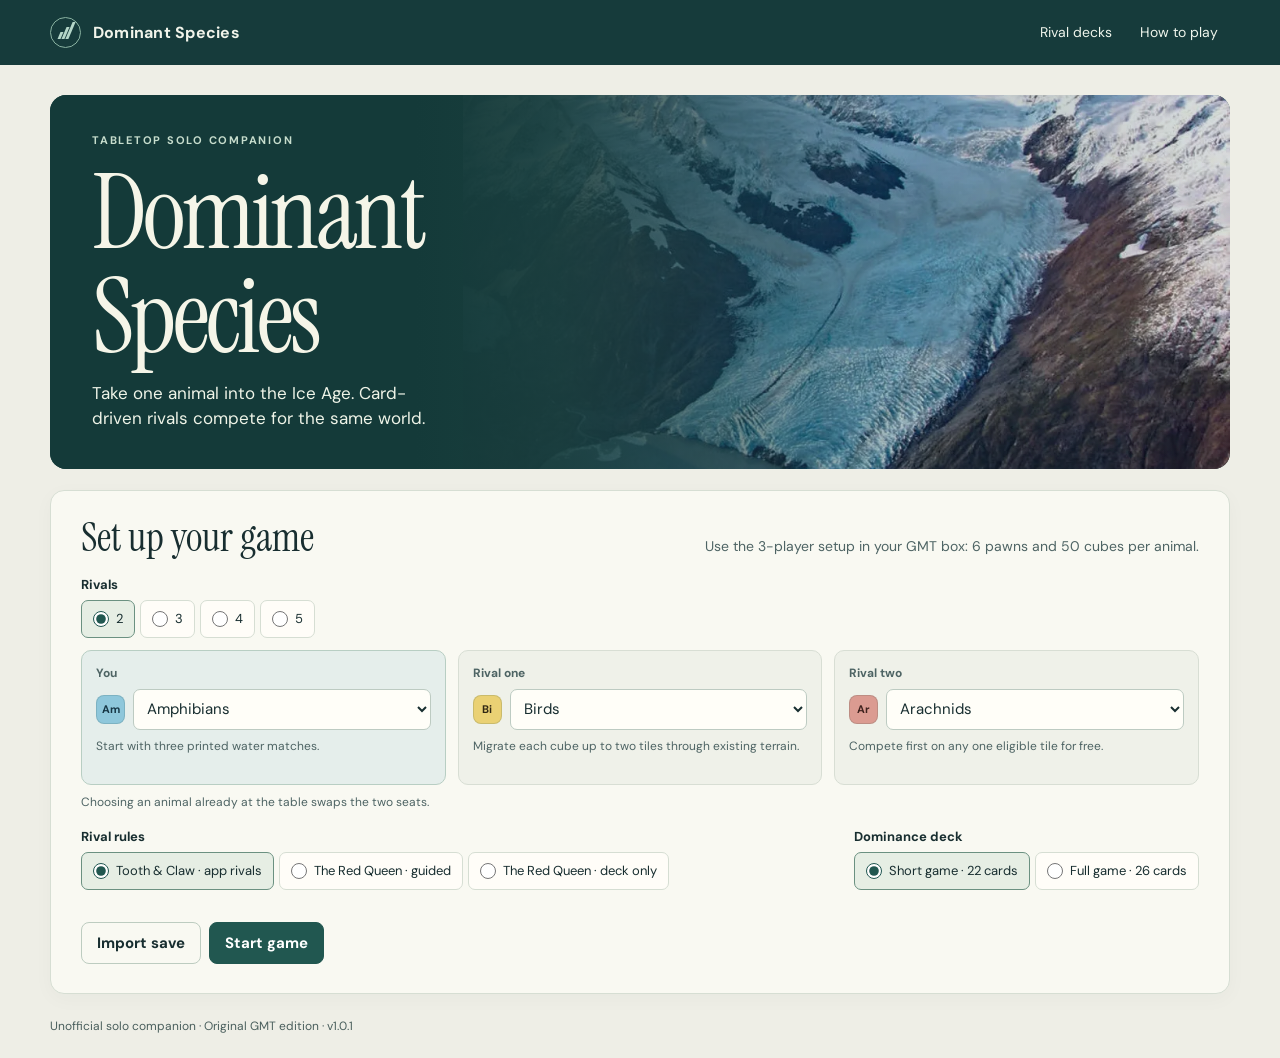
==== commit 1e7f6038: "v1.0.1: Aquatic with an empty gene pool follows the printed rule; rulebook hedge removed GPT's v1.0." ====
--- a/Dominant_Species_Solo.html
+++ b/Dominant_Species_Solo.html
@@ -467,7 +467,7 @@
 <noscript>This companion needs JavaScript. Open the downloaded HTML file in a browser.</noscript>
 <script>'use strict';
 
-const VERSION = '1.0.0';
+const VERSION = '1.0.1';
 const SAVE_KEY = 'dominant-species-solo-v1';
 // GMT rules p. 4: of the 50 gathered cubes, one marks VP.
 const THREE_PLAYER_CUBES = 50;
@@ -2579,7 +2579,11 @@
         const before = pRank(s,t,actor);
         s.tiles[t].cubes[actor] += n; const after = pRank(s,t,actor); s.tiles[t].cubes[actor] -= n;
         if (free && type0) delete s.corners[free];
-        return ok ? (after === 0 && before !== 0 ? 2 : after < before || before < 0 ? 1 : 0) * pFirstVP(s,t) : -1;
+        // v1.0.1 (GPT's v1.0.0 release audit): a rank is gained only by entering the ranking or moving up in it. With an
+        // empty gene pool (n = 0) an absent rival stays absent (-1), so it gains nothing, as the printed rule says.
+        // v1.0.0 credited any tile the rival was absent from. PAPER.oldAquaticRank (testing) restores it.
+        const gained = PAPER.oldAquaticRank ? after < before || before < 0 : before < 0 ? after >= 0 : after < before;
+        return ok ? (after === 0 && before !== 0 ? 2 : gained ? 1 : 0) * pFirstVP(s,t) : -1;
       };
       const tile = PAPER.simpleCards ? pBy(wet, t => match(s,t,actor) > 0 ? 1 : 0, t => pFirstVP(s,t)) : pBy(wet, score, t => pFirstVP(s,t));
       const corner = bagTypes.length ? pFreeCorner(s,tile) : null;
@@ -2848,8 +2852,8 @@
 const RQ_TARGET = {"initiative": "it is not first on the Initiative track", "adaptation": "the box has an element; its display has under 6", "regression": "an added type is in the Adaptation or Regression box", "abundance": "a box element it uses; empty corner on its tile (exceptions: aid 1)", "wasteland": "the box holds an element it uses", "depletion": "a disk on Earth of a box element it doesn't use", "glaciation": "a legal tile with opposing species and none of its own", "speciation": "gene pool not empty; a disk of that element on Earth", "wanderlust": "a face-up tile; an empty spot next to its tiles", "migration": "a rescue, or 1 of 2+ species (no rank lost) to a new matched tile", "competition": "shares a tile of these terrains or tundra with an opponent", "domination": "an unscored tile holds one of its species"};
 const RQ_LEGEND = "Under each action: when it has a target. Grey: a weak action, skipped. Planning steps 1–3 come first; if nothing fits, step 5.";
 const RQ_CHAIN = ["first in the food chain", "second in the food chain", "third in the food chain", "fourth in the food chain", "fifth in the food chain", "last in the food chain"];
-const RQ_RULES = "<!doctype html><meta charset='utf-8'><meta name='viewport' content='width=device-width,initial-scale=1'><title>The Red Queen<\/title><style>\n@page{size:letter;margin:0.55in}\n@page cards{margin:0.4in}\n*{box-sizing:border-box}\nbody{font:10.5pt/1.42 Georgia,serif;color:#1d1d1b;max-width:800px;margin:24px auto;padding:0 18px}\nh1{font-size:22pt;color:#2f4a3a;margin:0 0 4px;border-bottom:3px solid #2f4a3a;padding-bottom:4px}\nh1+p{font:8.5pt/1.4 Helvetica,Arial,sans-serif;color:#666}\nh2{font:bold 11pt Helvetica,Arial,sans-serif;text-transform:uppercase;letter-spacing:.05em;color:#fff;background:#2f4a3a;padding:3px 8px;margin:20px 0 8px}\nh3{font:bold 10.5pt Helvetica,Arial,sans-serif;color:#2f4a3a;border-bottom:1px solid #9aa39a;padding-bottom:2px;margin:14px 0 6px}\np{margin:5px 0}\ntable{border-collapse:collapse;width:100%;margin:6px 0 8px;font-size:9.5pt}tr{page-break-inside:avoid;break-inside:avoid}thead{display:table-header-group}\nth,td{border:1px solid #9aa39a;padding:3px 6px;vertical-align:top;text-align:left}\nth{background:#e8ede6;font:bold 8.5pt Helvetica,Arial,sans-serif}td:first-child{font-weight:bold}\ncode{font-size:8.5pt;background:#f1f3ee;padding:0 3px}ul{padding-left:20px}li{margin:2px 0}\nbody>ol{list-style:none;padding:0;counter-reset:step;margin:6px 0}\nbody>ol>li{counter-increment:step;position:relative;border:1px solid #9aa39a;border-radius:4px;padding:5px 8px 5px 34px;margin:0 0 4px}\nbody>ol>li::before{content:counter(step);position:absolute;left:10px;top:3px;font:bold 14pt Helvetica,Arial,sans-serif;color:#2f4a3a}\n@media print{body{margin:0;max-width:none;padding:0}h2,h3{page-break-after:avoid;break-after:avoid}li,p{page-break-inside:avoid;break-inside:avoid}}\n@media screen{body{margin:12px auto;padding:0 12px}}@media (max-width:640px){body{font-size:14.5px}h1{font-size:21pt}table{font-size:12.5px}}<\/style><body><h1>The Red Queen<\/h1>\n<p><strong>Solo rivals for <em>Dominant Species<\/em><\/strong> · Version 1.0.0 · 16 November 2026 · An unofficial solo variant for <em>Dominant Species<\/em> (designed by Chad Jensen, published by GMT Games), for one player against two to five rival animals.<\/p>\n<p><em>In biology, the Red Queen hypothesis says a species must keep evolving just to hold its place against its rivals. These rivals make you do exactly that.<\/em><\/p>\n<h2>Overview<\/h2>\n<p>These rules run the rival animals at the table without the app, against two to five rivals. Each rival draws from its own eight-card deck. Every decision after that is made by counting things on the board, with no scoring or judgment calls. The rivals place their first pawn of each turn before you do, and the number of pawns they get sets the difficulty.<\/p>\n<p><strong>You need:<\/strong> the base game, and for each rival eight cards numbered 1–8 (or roll a d8 instead; the deck is recommended, because a die can repeat a card before the others have come up). The decks are listed under Rival decks, and printable cards with backs are at the end of this rulebook.<\/p>\n<p><strong>Player aids:<\/strong> the companion player aids have four reference sheets (Planning, Execution, Dominance Cards, and Setup with the other decisions) and one sheet per rival with its deck, power and food-chain position. They condense these rules; if the two ever disagree, this rulebook wins.<\/p>\n<p><strong>Terms used throughout<\/strong><\/p>\n<ul>\n<li><strong>Opponents in VP order:<\/strong> the rival's opponents (you and the other rivals) from highest to lowest on the VP track, ties to the animal higher in the food chain. The first one is the <strong>leader<\/strong>.<\/li>\n<li><strong>Rank on a tile:<\/strong> order every animal with a species on the tile by its number of species, ties to the food chain, as in normal tile scoring. Animals rank even below the places that score VP (on tundra, second place still counts as second).<\/li>\n<li><strong>Gains a rank:<\/strong> after the change, the rival is ranked higher on that tile than before, or now ranks there at all.<\/li>\n<li><strong>First-place value:<\/strong> the leftmost number on the Tile Scoring table: Sea 9, Wetland 8, Savannah 7, Jungle 6, Forest 5, Desert 4, Mountain 3, Tundra 1.<\/li>\n<li><strong>Uses an element:<\/strong> the element is on the rival's animal display (printed or added).<\/li>\n<li><strong>Added elements, in order:<\/strong> keep each rival's added elements in acquisition order, oldest on the left. Put new elements, including Metamorphosis replacements, at the right end. When removing an element type, remove its leftmost copy and close the gap without reordering the remaining elements.<\/li>\n<li><strong>Matches (rivals only):<\/strong> a rival matches a tile with its printed element count (2, or 3 for Amphibians) plus its number of added elements, capped at the number of element disks on that tile. The element types don't matter. Use this count wherever the game asks how many elements a rival matches (dominance, Extinction, and every \"matches\" in these rules). Adaptation, Regression and Disease still change the count. You count your own animal normally.<\/li>\n<li><strong>Rival ties:<\/strong> if only rivals tie for the most matches on a tile, the rival with the most species there is dominant; if they still tie, the one higher in the food chain. If you tie with them, no one is dominant there, as in the normal rules.<\/li>\n<li><strong>Ties:<\/strong> break any remaining tie between tiles already on Earth by the higher first-place value, then <strong>board order<\/strong>, unless the rule gives a different priority. For corners and empty spots, use board order after the priorities listed for that choice. Board order means furthest left on the board, then highest; for tiles it runs down the leftmost column, then the next column.<\/li>\n<\/ul>\n<h2>Setup and difficulty<\/h2>\n<p>Set up a normal game for your player count: you plus two to five rival animals, with the base game's pawns and cubes for that count (6 pawns and 50 cubes with two rivals, 5 and 45 with three, 4 and 40 with four, 3 and 35 with five). Then:<\/p>\n<ol>\n<li>Shuffle each rival's eight deck cards face down. When a deck runs out, reshuffle its discards.<\/li>\n<li>Choose a difficulty and adjust <strong>each rival's<\/strong> action pawns from the base count. Extra pawns come from the unused pawns in the box; removed pawns go back to it. <strong>Easy with five rivals<\/strong> is different: each rival has one pawn fewer (not two), and you take one extra pawn, so they have 2 each and you have 4 (the base of 3 would otherwise leave each rival only 1).<\/li>\n<li>Before the first Planning, place the dominance cones using these rules: rivals use their own matching count, and rival ties go to the rival with the most species there, then the food chain (Terms used). Only an animal that is present and matches at least one element can be dominant. Update the cones whenever the result changes.<\/li>\n<\/ol>\n<table>\n<thead>\n<tr>\n<th>Level<\/th>\n<th>Each rival's pawns<\/th>\n<\/tr>\n<\/thead>\n<tbody>\n<tr>\n<td>Easy<\/td>\n<td>Base count −2 (with five rivals: −1 for each rival, and you take 1 extra pawn)<\/td>\n<\/tr>\n<tr>\n<td>Standard<\/td>\n<td>Base count −1<\/td>\n<\/tr>\n<tr>\n<td>Hard<\/td>\n<td>Base count<\/td>\n<\/tr>\n<tr>\n<td>Expert<\/td>\n<td>Base count +1<\/td>\n<\/tr>\n<\/tbody>\n<\/table>\n<p><strong>Playing with the companion app:<\/strong> the app can run these exact rules, so you don't need to print anything. On the setup screen choose <strong>The Red Queen · guided<\/strong> and a level. The app draws each rival's card, names the Planning step that chose each space, and spells out every change to make on the board. To run the rivals yourself without printing, choose <strong>The Red Queen · deck only<\/strong>: the app shuffles and draws each rival's cards, with this rulebook and the player aids a tap away, and you resolve everything else. (The app's other option, Tooth &amp; Claw, is a separate set of rivals with their own rules.)<\/p>\n<p>Everything else follows the normal rules. Rivals never break a rule to make a choice: if a rule points at something illegal, skip to the next option.<\/p>\n<h2>Two players plus a rival<\/h2>\n<p>Two people can add one Red Queen rival as the third animal to get a full three-player game, with more blocking and more pressure on the board than a two-player game.<\/p>\n<ul>\n<li>Set up a normal three-player game with the rival as the third animal.<\/li>\n<li>Run the rival exactly as in solo. Its <strong>leader<\/strong> is whichever opponent is highest on the VP track, so it presses whoever is winning, not one fixed person.<\/li>\n<li>Start at Standard. The levels were set for one person against the rivals, so they may feel different with two.<\/li>\n<\/ul>\n<h2>Planning: placing a pawn<\/h2>\n<p><strong>Rivals plan first.<\/strong> At the start of each Planning, before anyone else places, each rival places one pawn, in Initiative order (a rival whose pawns are all already on the action display skips this). Then Planning goes around the Initiative order as usual, starting from the top, until everyone has placed all their pawns. (Without this, a player who stays first on the Initiative track gets first pick of the action display every turn, which these rivals rarely contest.)<\/p>\n<p>When it is a rival's turn to place, first draw the top card of its deck (it is discarded after this placement even if an earlier step decides). Then take the first step below that gives a space.<\/p>\n<ol>\n<li><strong>Domination first.<\/strong> If a Dominance Card is available, and the rival dominates more unscored tiles than it has pawns on Domination (at most 2), it takes the leftmost open Domination space.<\/li>\n<li><strong>Barren Earth.<\/strong> After turn 1, if no animal is dominant on any tile, the rival takes an open Abundance space, unless it already has a pawn there. It may take any element there. <strong>Empty Earth:<\/strong> if no rival has any species left on Earth (yours may remain), the rival's Abundance may use any empty corner, so species can return (see the tables below).<\/li>\n<li><strong>Block the leader.<\/strong> If a Dominance Card is available, the rival has fewer than 2 pawns on Domination, and the leader dominates at least one unscored tile, the rival takes the leftmost open Domination space (it needs a legal target; see the table below). This only claims the space: its target is any unscored tile with one of the rival's species, and in Execution the pawn scores by the usual Domination rule, which need not be the leader's tile or win a card.<\/li>\n<li><strong>Its card.<\/strong> Try the drawn card's three actions in order and place on the first one that:<ul>\n<li>is not a row where the rival already has a pawn;<\/li>\n<li>is not a weak action (Abundance, Glaciation, Wasteland, Depletion, Regression, Initiative), unless it is the card's first action;<\/li>\n<li>has an open space with a target (table below).<\/li>\n<\/ul>\n<\/li>\n<li><strong>Fallback.<\/strong> Try this order with the same tests, except the weak-action test: Domination, Wanderlust, Speciation, Adaptation, Competition, Migration, Abundance, Initiative, Regression, Depletion, Wasteland, Glaciation.<\/li>\n<li><strong>Last resort.<\/strong> Repeat step 5, now allowing rows where the rival already has a pawn. If nothing qualifies, take the first open space.<\/li>\n<\/ol>\n<p><strong>Full display.<\/strong> If every action space is taken, Planning ends at once, even if some players still have pawns. Those pawns wait for the next turn.<\/p>\n<p><strong>Which space in the row:<\/strong> for Speciation, the element whose disks touch the most tiles the rival matches. For Competition, the space whose terrains (plus tundra) hold the most tiles the rival shares with an opponent. In a tie, and for any other row, the leftmost open space.<\/p>\n<table>\n<thead>\n<tr>\n<th>Action<\/th>\n<th>Has a target when<\/th>\n<\/tr>\n<\/thead>\n<tbody>\n<tr>\n<td>Initiative<\/td>\n<td>The rival is not first on the Initiative track<\/td>\n<\/tr>\n<tr>\n<td>Adaptation<\/td>\n<td>The box holds an element and the display has fewer than 6<\/td>\n<\/tr>\n<tr>\n<td>Regression<\/td>\n<td>An added element's type is in the Adaptation or Regression box (Reptiles: always)<\/td>\n<\/tr>\n<tr>\n<td>Abundance<\/td>\n<td>The box holds an element the rival uses (any element during Barren Earth), and a tile it occupies has an empty corner (Empty Earth, no rival species on Earth: any empty corner)<\/td>\n<\/tr>\n<tr>\n<td>Wasteland<\/td>\n<td>The box holds an element the rival uses<\/td>\n<\/tr>\n<tr>\n<td>Depletion<\/td>\n<td>A disk on Earth is of an element in the box that the rival does not use<\/td>\n<\/tr>\n<tr>\n<td>Glaciation<\/td>\n<td>A legal Glaciation tile holds opposing species and none of the rival's<\/td>\n<\/tr>\n<tr>\n<td>Speciation<\/td>\n<td>The gene pool is not empty and a disk matching the element of the space being checked is on Earth<\/td>\n<\/tr>\n<tr>\n<td>Wanderlust<\/td>\n<td>A tile is face up and an empty spot touches a tile the rival occupies<\/td>\n<\/tr>\n<tr>\n<td>Migration<\/td>\n<td>At least one move is allowed under Migration below: a rescue, or a species from a tile where it has 2+ (losing no rank there) to a matched tile it is not on yet<\/td>\n<\/tr>\n<tr>\n<td>Competition<\/td>\n<td>A tile of that space's terrains, or tundra, holds the rival and an opponent<\/td>\n<\/tr>\n<tr>\n<td>Domination<\/td>\n<td>An unscored tile holds a rival species<\/td>\n<\/tr>\n<\/tbody>\n<\/table>\n<h2>Execution: resolving each action<\/h2>\n<p>When a rival's pawn is reached, resolve it with the rule below. If the rule finds nothing legal, the rival forfeits the action.<\/p>\n<table>\n<thead>\n<tr>\n<th>Action<\/th>\n<th>What the rival does<\/th>\n<\/tr>\n<\/thead>\n<tbody>\n<tr>\n<td>Initiative<\/td>\n<td>Advances one place on the Initiative track, then moves this pawn to an open space later in this turn's order, chosen by Planning steps 1–3, 5 and 6 (no card). If no such space is open, it still advances and the pawn returns to the rival (this is also the rule for you)<\/td>\n<\/tr>\n<tr>\n<td>Adaptation<\/td>\n<td>Takes its own printed element if the box offers it; otherwise the leftmost element<\/td>\n<\/tr>\n<tr>\n<td>Regression<\/td>\n<td>Nothing to decide; see Losing an element under Other decisions<\/td>\n<\/tr>\n<tr>\n<td>Abundance<\/td>\n<td>Takes the leftmost box element it uses (else the leftmost). Places it on the empty corner touching the most tiles it occupies, then the corner touching the highest first-place value (any touching tile counts, even one it is not on), then board order. Empty Earth (no rival species on Earth): on any empty corner, the first in board order (furthest left, then highest)<\/td>\n<\/tr>\n<tr>\n<td>Wasteland<\/td>\n<td>Removes the leftmost box element it uses. If it uses none, forfeits<\/td>\n<\/tr>\n<tr>\n<td>Depletion<\/td>\n<td>Removes a disk of a box element it does not use: the disk touching the most tiles the leader dominates, then the most tiles any opponent dominates, then board order<\/td>\n<\/tr>\n<tr>\n<td>Glaciation<\/td>\n<td>Among legal tiles, prefers those with none of its species. Picks the most opposing species; then fewest of its own species<\/td>\n<\/tr>\n<tr>\n<td>Speciation<\/td>\n<td>Picks the disk of that element touching the most tiles it matches, then the highest total first-place value of those tiles, then board order. On each of those tiles, highest first-place value first (then board order), places the terrain maximum while its gene pool lasts<\/td>\n<\/tr>\n<tr>\n<td>Wanderlust<\/td>\n<td>Picks the empty spot next to its own tiles that touches the most tiles, then the most of its own tiles, then board order. Places the face-up tile with the highest first-place value (tie: the leftmost stack). If the box holds an element it uses, it takes the leftmost element in the box that it uses and puts it on the new tile's corner touching the most of its tiles, then board order<\/td>\n<\/tr>\n<tr>\n<td>Migration<\/td>\n<td>Moves one species at a time, up to the space's number (see below)<\/td>\n<\/tr>\n<tr>\n<td>Competition<\/td>\n<td>One elimination per terrain of the space (and tundra), on a tile it shares, scored below. Tie: the opponent earlier in VP order, then board order<\/td>\n<\/tr>\n<tr>\n<td>Domination<\/td>\n<td>If a card is available and it dominates unscored tiles, scores the one of those where it earns the most VP. Otherwise the unscored tile no opponent dominates where it earns the most VP. If it earns VP on none of those, the unscored tile with species where it earns the most VP<\/td>\n<\/tr>\n<\/tbody>\n<\/table>\n<p><strong>Migration, one species at a time.<\/strong> Rivals never weigh rank gains when choosing a destination; they only avoid losing a rank where they leave. A species may leave a tile the rival does not match (a rescue), or a tile where it has 2+ species and losing one costs no rank. It moves to an adjacent tile the rival matches (Birds: up to two tiles away through existing terrain, as their power allows). Every move must be a rescue or reach a tile the rival is not on yet; check this again before each move, so once a species has arrived on a tile, a later move there must be a rescue. Choose rescues first, then the destination with the higher first-place value. At equal value, prefer a destination the rival does not occupy, then the fullest origin, then the destination in board order, then the origin in board order. During one Migration action each tile either sends or receives species: once a tile has sent a species it can only send more, and once it has received one it can only receive more.<\/p>\n<p><strong>Competition score<\/strong> for removing one opposing species from a tile:<\/p>\n<ul>\n<li>start with the tile's first-place value;<\/li>\n<li>add it again if that opponent ranks above the rival and no longer does afterwards (a tie goes to the food chain, so 2–2 against a higher animal is not a pass);<\/li>\n<li>add half of it if this is that opponent's last species there;<\/li>\n<li>add 6 more if it is that opponent's last species there and that opponent is dominant there (so it loses its dominance).<\/li>\n<\/ul>\n<p>Keep half-points exactly; do not round.<\/p>\n<h2>Dominance Cards<\/h2>\n<p><strong>Taking a card.<\/strong> The rival takes the first available card in this list: Omnivore, Intelligence, Parasitism, Evolution, Catastrophe, Ice Sheet, Aquatic, Mass Exodus, Habitat, Instinct, Blight, Metamorphosis, Symbiotic, Nocturnal, Immigrants, Biomass, Disease, Fecundity, Predator, Hibernation, Cold Snap, Biodiversity, Ecodiversity, Fertile, Niche Biomes, Ice Age. It skips Ice Age unless it leads or ties on VP, and skips Omnivore, Intelligence and Parasitism at 10 action pawns. It also skips a card that would do nothing: Metamorphosis if it has no added element (or the bag is empty); Disease unless an opponent has more elements on its animal (printed plus added) than it does, and at least one added element; Niche Biomes unless an opponent has more VP; Nocturnal if it is first on the Initiative track; Hibernation if it has no eliminated species. If it would skip every available card, it takes the first one in the list anyway.<\/p>\n<p><strong>Resolving the effect.<\/strong> Cards with no choice for the taker (Biodiversity, Cold Snap, Disease, Ecodiversity, Ice Age, Immigrants, Intelligence, Niche Biomes, Nocturnal, Omnivore, Parasitism, Symbiotic) follow the card. For the rest:<\/p>\n<table>\n<thead>\n<tr>\n<th>Card<\/th>\n<th>The rival chooses<\/th>\n<\/tr>\n<\/thead>\n<tbody>\n<tr>\n<td>Aquatic<\/td>\n<td>If the bag has an element and any sea or wetland tile has a free corner, only those tiles are candidates (the element is part of the card). It adds 4 species, or all its gene pool holds if that is fewer; count them with its element on the tile's free corner first in board order. Choose the tile where they move it into first place (a tile where it is already first does not count); else where they gain a rank; else one it matches; a tile it does not match only if it matches none (ties: higher first-place value, then board order). It takes its printed element if in the bag; otherwise it chooses the element using Habitat's element priority<\/td>\n<\/tr>\n<tr>\n<td>Biomass<\/td>\n<td>On each crowded tile, a species of the first opponent in VP order present there, else its own<\/td>\n<\/tr>\n<tr>\n<td>Blight<\/td>\n<td>The tile and kept disk that leave the most opposing species on surrounding tiles without a match, counting its own as −2 each (tie: higher first-place value, then the tile's board order, then the kept disk's)<\/td>\n<\/tr>\n<tr>\n<td>Catastrophe<\/td>\n<td>Only a tile with species on it can be chosen. Keeps its own species on the tile, else the lowest-VP opponent's (at equal lowest VP, the animal lower in the food chain). On each adjacent tile, removes the first opponent in VP order present, its own only if alone. Picks the tile removing the most opposing species, its own counting −2 (tie: higher first-place value, then board order)<\/td>\n<\/tr>\n<tr>\n<td>Evolution<\/td>\n<td>Replaces one species of each of two opponents (fewer if its gene pool is short), taking opponents in VP order. Only tiles it matches: skip an opponent with no species on such a tile and try the next. For each opponent, score every such tile: 2× its first-place value if the swap moves the rival into first place, 1× if it otherwise gains a rank or enters the ranking, 0 otherwise; add 3 if the rival ends dominant there. Take the highest score (tie: higher first-place value, then board order)<\/td>\n<\/tr>\n<tr>\n<td>Fecundity<\/td>\n<td>Tiles it matches first, then by first-place value<\/td>\n<\/tr>\n<tr>\n<td>Fertile<\/td>\n<td>Its tile with the most species of all animals (tie: board order); it scores 1 VP for every species there, its own and everyone else's<\/td>\n<\/tr>\n<tr>\n<td>Habitat<\/td>\n<td>Its printed element; if the bag has none, an element it added (earliest first); if none of those either, the first element in the bag in this order: Meat, Sun, Seed, Water, Grub, Grass. On the empty corner touching the most tiles it occupies, then the corner touching the highest first-place value (any touching tile counts, even one it is not on), then board order; if it occupies no tile with an empty corner, the first empty corner in board order<\/td>\n<\/tr>\n<tr>\n<td>Hibernation<\/td>\n<td>Returns 5 of its eliminated species, or all of them if it has fewer, to one tile it matches: tundra first, then a tile it is not on, then where the returned species gain a rank (tie: higher first-place value, then board order)<\/td>\n<\/tr>\n<tr>\n<td>Ice Sheet<\/td>\n<td>As the Glaciation action<\/td>\n<\/tr>\n<tr>\n<td>Instinct<\/td>\n<td>An open space not yet resolved this turn, by Planning steps 1–3, 5 and 6. If none is open, any other open space, by the same steps: the pawn waits there for next turn (not on the final turn)<\/td>\n<\/tr>\n<tr>\n<td>Mass Exodus<\/td>\n<td>Among occupied tiles with an adjacent tile on Earth, prefer one without its own species; then choose the one holding the most opposing species. Break ties by higher first-place value, then board order. Its own species go to the adjacent tile it matches best (tie: higher first-place value, then board order); each opponent's to the one that opponent matches least (tie: the lower first-place value, then board order)<\/td>\n<\/tr>\n<tr>\n<td>Metamorphosis<\/td>\n<td>Swaps the added element on the fewest corners of its tiles (tie: the one it added earliest) for the bag element on the most. Among equally useful bag elements, prefer its printed type; if still tied, use Meat, Sun, Seed, Water, Grub, Grass order<\/td>\n<\/tr>\n<tr>\n<td>Predator<\/td>\n<td>On each of its tiles, a species of the first opponent in VP order present there<\/td>\n<\/tr>\n<\/tbody>\n<\/table>\n<h2>Other decisions<\/h2>\n<table>\n<thead>\n<tr>\n<th>Decision<\/th>\n<th>What the rival does<\/th>\n<\/tr>\n<\/thead>\n<tbody>\n<tr>\n<td>Arachnids' free Competition<\/td>\n<td>One elimination on any tile it shares, highest Competition score (tie: the opponent earlier in VP order, then board order)<\/td>\n<\/tr>\n<tr>\n<td>Insects' free species<\/td>\n<td>On a tile it matches: one where it gains a rank, then one it is already on, then by first-place value<\/td>\n<\/tr>\n<tr>\n<td>Arriving after Wanderlust<\/td>\n<td>If it matches the new tile, moves 1 species from each adjacent tile where it has 2+ and losing one costs no rank<\/td>\n<\/tr>\n<tr>\n<td>Losing an element (Regression, Disease)<\/td>\n<td>Loses the added element on the fewest corners of tiles it occupies (tie: for Regression, the one further left in the Regression box; for Disease, the one it added earliest)<\/td>\n<\/tr>\n<tr>\n<td>Mammals' save in Extinction<\/td>\n<td>Saves the endangered species on the tile with the highest first-place value (tie: board order)<\/td>\n<\/tr>\n<tr>\n<td>Hibernation-protected cubes<\/td>\n<td>When protected and ordinary cubes of the same animal share a tile and some must move or be removed, move or remove the ordinary cubes first<\/td>\n<\/tr>\n<tr>\n<td>Immigrants<\/td>\n<td>In order: discard a duplicate added element (if several added types are duplicated, discard the type whose second copy was added earliest); else, if it has at most 2 species on every tile, keep one per tile; else discard the added element on the fewest corners of its tiles (tie: the one it added earliest); else lose a pawn: an unplaced one if it has one, otherwise its last pawn on the action display, reading top to bottom and left to right<\/td>\n<\/tr>\n<\/tbody>\n<\/table>\n<h2>Rival decks<\/h2>\n<p>Each rival has its own eight-card deck. Each card lists three actions; try them in order (Planning step 4). The numbers let you roll a d8 instead of using cards. Printable cards, with backs, are at the end of this rulebook.<\/p>\n<h3>Mammals<\/h3>\n<table>\n<thead>\n<tr>\n<th>#<\/th>\n<th>Card<\/th>\n<th>Actions, in order<\/th>\n<\/tr>\n<\/thead>\n<tbody>\n<tr>\n<td>1<\/td>\n<td>Food Chain Advantage<\/td>\n<td>Migration → Speciation → Abundance<\/td>\n<\/tr>\n<tr>\n<td>2<\/td>\n<td>Last of the Herd<\/td>\n<td>Speciation → Domination → Initiative<\/td>\n<\/tr>\n<tr>\n<td>3<\/td>\n<td>Winter Range<\/td>\n<td>Wanderlust → Abundance → Migration<\/td>\n<\/tr>\n<tr>\n<td>4<\/td>\n<td>Prime Hunting Grounds<\/td>\n<td>Wanderlust → Speciation → Migration<\/td>\n<\/tr>\n<tr>\n<td>5<\/td>\n<td>Meat Supply<\/td>\n<td>Speciation → Migration → Domination<\/td>\n<\/tr>\n<tr>\n<td>6<\/td>\n<td>Hold the Center<\/td>\n<td>Speciation → Abundance → Competition<\/td>\n<\/tr>\n<tr>\n<td>7<\/td>\n<td>Herd Expansion<\/td>\n<td>Migration → Domination → Initiative<\/td>\n<\/tr>\n<tr>\n<td>8<\/td>\n<td>Final Territory<\/td>\n<td>Initiative → Speciation → Adaptation<\/td>\n<\/tr>\n<\/tbody>\n<\/table>\n<h3>Reptiles<\/h3>\n<table>\n<thead>\n<tr>\n<th>#<\/th>\n<th>Card<\/th>\n<th>Actions, in order<\/th>\n<\/tr>\n<\/thead>\n<tbody>\n<tr>\n<td>1<\/td>\n<td>Sunward Slope<\/td>\n<td>Wanderlust → Migration → Speciation<\/td>\n<\/tr>\n<tr>\n<td>2<\/td>\n<td>Shed the Old Skin<\/td>\n<td>Adaptation → Domination → Abundance<\/td>\n<\/tr>\n<tr>\n<td>3<\/td>\n<td>Cold-Blooded Retreat<\/td>\n<td>Wanderlust → Speciation → Domination<\/td>\n<\/tr>\n<tr>\n<td>4<\/td>\n<td>Sun Trap<\/td>\n<td>Speciation → Adaptation → Wanderlust<\/td>\n<\/tr>\n<tr>\n<td>5<\/td>\n<td>Basking Ground<\/td>\n<td>Abundance → Migration → Speciation<\/td>\n<\/tr>\n<tr>\n<td>6<\/td>\n<td>Rocky Frontier<\/td>\n<td>Speciation → Adaptation → Initiative<\/td>\n<\/tr>\n<tr>\n<td>7<\/td>\n<td>Thin the Ice<\/td>\n<td>Depletion → Domination → Speciation<\/td>\n<\/tr>\n<tr>\n<td>8<\/td>\n<td>The Last Warmth<\/td>\n<td>Initiative → Abundance → Speciation<\/td>\n<\/tr>\n<\/tbody>\n<\/table>\n<h3>Birds<\/h3>\n<table>\n<thead>\n<tr>\n<th>#<\/th>\n<th>Card<\/th>\n<th>Actions, in order<\/th>\n<\/tr>\n<\/thead>\n<tbody>\n<tr>\n<td>1<\/td>\n<td>Two Hexes Ahead<\/td>\n<td>Wanderlust → Migration → Speciation<\/td>\n<\/tr>\n<tr>\n<td>2<\/td>\n<td>Seed Corridor<\/td>\n<td>Migration → Wanderlust → Speciation<\/td>\n<\/tr>\n<tr>\n<td>3<\/td>\n<td>Early Departure<\/td>\n<td>Initiative → Migration → Domination<\/td>\n<\/tr>\n<tr>\n<td>4<\/td>\n<td>Flock at the Waterline<\/td>\n<td>Wanderlust → Abundance → Domination<\/td>\n<\/tr>\n<tr>\n<td>5<\/td>\n<td>Claim from Above<\/td>\n<td>Migration → Adaptation → Speciation<\/td>\n<\/tr>\n<tr>\n<td>6<\/td>\n<td>Beyond the Ridge<\/td>\n<td>Speciation → Initiative → Migration<\/td>\n<\/tr>\n<tr>\n<td>7<\/td>\n<td>Breaking Formation<\/td>\n<td>Migration → Competition → Wanderlust<\/td>\n<\/tr>\n<tr>\n<td>8<\/td>\n<td>Last Flight<\/td>\n<td>Glaciation → Migration → Speciation<\/td>\n<\/tr>\n<\/tbody>\n<\/table>\n<h3>Amphibians<\/h3>\n<table>\n<thead>\n<tr>\n<th>#<\/th>\n<th>Card<\/th>\n<th>Actions, in order<\/th>\n<\/tr>\n<\/thead>\n<tbody>\n<tr>\n<td>1<\/td>\n<td>Threefold Water<\/td>\n<td>Speciation → Migration → Wanderlust<\/td>\n<\/tr>\n<tr>\n<td>2<\/td>\n<td>Seasonal Pools<\/td>\n<td>Speciation → Domination → Wanderlust<\/td>\n<\/tr>\n<tr>\n<td>3<\/td>\n<td>Floodplain Nursery<\/td>\n<td>Migration → Domination → Adaptation<\/td>\n<\/tr>\n<tr>\n<td>4<\/td>\n<td>Drought Refuge<\/td>\n<td>Adaptation → Abundance → Wasteland<\/td>\n<\/tr>\n<tr>\n<td>5<\/td>\n<td>Wetland Tenure<\/td>\n<td>Abundance → Adaptation → Migration<\/td>\n<\/tr>\n<tr>\n<td>6<\/td>\n<td>Under the Ice<\/td>\n<td>Wanderlust → Abundance → Migration<\/td>\n<\/tr>\n<tr>\n<td>7<\/td>\n<td>Cut the Tributary<\/td>\n<td>Speciation → Migration → Domination<\/td>\n<\/tr>\n<tr>\n<td>8<\/td>\n<td>Waters Recede<\/td>\n<td>Initiative → Migration → Abundance<\/td>\n<\/tr>\n<\/tbody>\n<\/table>\n<h3>Arachnids<\/h3>\n<table>\n<thead>\n<tr>\n<th>#<\/th>\n<th>Card<\/th>\n<th>Actions, in order<\/th>\n<\/tr>\n<\/thead>\n<tbody>\n<tr>\n<td>1<\/td>\n<td>One Cut Is Enough<\/td>\n<td>Speciation → Wanderlust → Adaptation<\/td>\n<\/tr>\n<tr>\n<td>2<\/td>\n<td>Anchor the Web<\/td>\n<td>Wanderlust → Speciation → Migration<\/td>\n<\/tr>\n<tr>\n<td>3<\/td>\n<td>Grub Cache<\/td>\n<td>Speciation → Domination → Competition<\/td>\n<\/tr>\n<tr>\n<td>4<\/td>\n<td>Ambush at the Margin<\/td>\n<td>Wanderlust → Migration → Abundance<\/td>\n<\/tr>\n<tr>\n<td>5<\/td>\n<td>Frozen Web<\/td>\n<td>Depletion → Migration → Speciation<\/td>\n<\/tr>\n<tr>\n<td>6<\/td>\n<td>Follow the Footfalls<\/td>\n<td>Wanderlust → Speciation → Migration<\/td>\n<\/tr>\n<tr>\n<td>7<\/td>\n<td>Retreat to Cover<\/td>\n<td>Speciation → Competition → Initiative<\/td>\n<\/tr>\n<tr>\n<td>8<\/td>\n<td>Close the Trap<\/td>\n<td>Speciation → Abundance → Wanderlust<\/td>\n<\/tr>\n<\/tbody>\n<\/table>\n<h3>Insects<\/h3>\n<table>\n<thead>\n<tr>\n<th>#<\/th>\n<th>Card<\/th>\n<th>Actions, in order<\/th>\n<\/tr>\n<\/thead>\n<tbody>\n<tr>\n<td>1<\/td>\n<td>First Colonist<\/td>\n<td>Adaptation → Migration → Domination<\/td>\n<\/tr>\n<tr>\n<td>2<\/td>\n<td>Over the Threshold<\/td>\n<td>Speciation → Migration → Abundance<\/td>\n<\/tr>\n<tr>\n<td>3<\/td>\n<td>Grassland Mosaic<\/td>\n<td>Speciation → Domination → Initiative<\/td>\n<\/tr>\n<tr>\n<td>4<\/td>\n<td>A Thousand Footholds<\/td>\n<td>Adaptation → Migration → Domination<\/td>\n<\/tr>\n<tr>\n<td>5<\/td>\n<td>After the Thaw<\/td>\n<td>Migration → Domination → Wanderlust<\/td>\n<\/tr>\n<tr>\n<td>6<\/td>\n<td>Swarm the Gap<\/td>\n<td>Adaptation → Speciation → Migration<\/td>\n<\/tr>\n<tr>\n<td>7<\/td>\n<td>Keep the Colony<\/td>\n<td>Competition → Domination → Speciation<\/td>\n<\/tr>\n<tr>\n<td>8<\/td>\n<td>Everywhere at Once<\/td>\n<td>Speciation → Domination → Migration<\/td>\n<\/tr>\n<\/tbody>\n<\/table><\/body>";
-const RQ_AIDS = "<!doctype html><meta charset='utf-8'><title>The Red Queen — player aids<\/title><meta name='viewport' content='width=device-width,initial-scale=1'><style>\n@page{size:letter;margin:0.45in}\n*{box-sizing:border-box}\nbody{font:10pt/1.34 Georgia,serif;margin:0;color:#1d1d1b}\n.page{page-break-after:always;height:10.05in;overflow:hidden}\n.page:last-child{page-break-after:auto}\n@media screen{body{max-width:7.6in;margin:20px auto}.page{height:auto;margin-bottom:40px}}\nheader{display:flex;justify-content:space-between;align-items:baseline;border-bottom:2.5px solid #2f4a3a;padding-bottom:3px;margin-bottom:8px}\nh1{font-size:15pt;margin:0;color:#2f4a3a}\nh1 .tag{padding:1px 10px;border-radius:4px;border:1px solid #777}\nheader span{font:7.5pt Helvetica,Arial,sans-serif;color:#666}\nh2{font:bold 9.5pt Helvetica,Arial,sans-serif;text-transform:uppercase;letter-spacing:.05em;color:#fff;background:#2f4a3a;margin:9px 0 4px;padding:2px 6px}\nh2:first-child{margin-top:0}\n.cols{display:flex;gap:14px}.cols>div{flex:1;min-width:0}\ntable{border-collapse:collapse;width:100%}\ntd,th{border:1px solid #9aa39a;padding:2.5px 5px;vertical-align:top;text-align:left}\nth{background:#e8ede6;font:bold 8.5pt Helvetica,Arial,sans-serif}\ntd:first-child{font-weight:bold}\nol,ul{margin:2px 0;padding-left:17px}li{margin:1.5px 0}\n.step{display:flex;gap:7px;border:1px solid #9aa39a;border-radius:4px;padding:4px 7px;margin:0 0 3px}\n.step b.n{font:bold 13pt Helvetica,Arial,sans-serif;color:#2f4a3a;min-width:15px}\n.box{border:1px solid #9aa39a;background:#f4f6f1;border-radius:4px;padding:5px 8px;margin:4px 0}\n.small{font-size:9pt}.skip{color:#8a3b1c;font-style:italic}\np{margin:3px 0}\n@media screen{body{max-width:7.6in;margin:10px auto;padding:0 10px}.page{height:auto;overflow:visible;margin-bottom:28px;border-bottom:1px dashed #9aa39a;padding-bottom:16px}}@media (max-width:720px){.cols{display:block}body{font-size:14px}header{display:block}}<\/style><body>\n<div class=\"page\">\n<header><h1>1 · Planning: a rival places a pawn<\/h1><span>The Red Queen · player aid 1 of 10 · version 1.0.0<\/span><\/header>\n<div class=\"cols\"><div style=\"flex:1.15\">\n<h2>Each time a rival places<\/h2>\n<p><b>Rivals plan first:<\/b> at the start of Planning each rival places 1 pawn, in Initiative order (skip a rival with no pawn left to place). Then go round the Initiative order as usual.<\/p>\n<p><b>Draw the rival's top card<\/b> (discard it after this placement, whichever step decides). Take the first step that gives a space:<\/p>\n<div class=\"step\"><b class=\"n\">1<\/b><div><b>Domination first.<\/b> A Dominance Card is available, and the rival dominates more unscored tiles than it has pawns on Domination (at most 2) → leftmost open Domination space.<\/div><\/div>\n<div class=\"step\"><b class=\"n\">2<\/b><div><b>Barren Earth<\/b> (after turn 1). No animal is dominant on any tile → an open Abundance space, unless it already has a pawn there. It may take any element.<br><b>Empty Earth:<\/b> if no rival has species on Earth (yours may remain), its Abundance may use any empty corner.<\/div><\/div>\n<div class=\"step\"><b class=\"n\">3<\/b><div><b>Block the leader.<\/b> A card is available, the rival has fewer than 2 pawns on Domination, and the leader dominates an unscored tile → leftmost open Domination space (needs a target). This only claims the space; in Execution it scores by the usual Domination rule (sheet 2), not necessarily the leader's tile.<\/div><\/div>\n<div class=\"step\"><b class=\"n\">4<\/b><div><b>Its card.<\/b> Try the card's three actions in order. Place on the first that:\n<ul><li>is not a row where it already has a pawn;<\/li><li>is not a <b>weak action<\/b>, unless it is the card's first action;<\/li><li>has an open space with a target (table →).<\/li><\/ul><\/div><\/div>\n<div class=\"step\"><b class=\"n\">5<\/b><div><b>Fallback.<\/b> Same tests, but weak actions allowed, in this order:<br>Domination · Wanderlust · Speciation · Adaptation · Competition · Migration · Abundance · Initiative · Regression · Depletion · Wasteland · Glaciation<\/div><\/div>\n<div class=\"step\"><b class=\"n\">6<\/b><div><b>Last resort.<\/b> Repeat step 5, allowing rows where it already has a pawn. If nothing qualifies, the first open space.<\/div><\/div>\n<div class=\"box\"><b>Weak actions:<\/b> Abundance, Glaciation, Wasteland, Depletion, Regression, Initiative.<\/div>\n<div class=\"box\"><b>Which space in the row?<\/b><br><b>Speciation:<\/b> the element whose disks touch the most tiles the rival matches.<br><b>Competition:<\/b> the space whose terrains (plus tundra) hold the most tiles it shares with an opponent.<br>Tie, or any other row: the leftmost open space.<\/div>\n<div class=\"box\"><b>Full display:<\/b> if every space is taken, Planning ends at once. Unplaced pawns wait for next turn.<\/div>\n<\/div><div>\n<h2>Has a target when…<\/h2>\n<table>\n<tr><td>Initiative<\/td><td>It is not first on the Initiative track<\/td><\/tr>\n<tr><td>Adaptation<\/td><td>The box holds an element and its display has fewer than 6<\/td><\/tr>\n<tr><td>Regression<\/td><td>An added element's type is in the Adaptation or Regression box (Reptiles: always)<\/td><\/tr>\n<tr><td>Abundance<\/td><td>The box holds an element it uses (any, during Barren Earth), and a tile it occupies has an empty corner (Empty Earth: any empty corner)<\/td><\/tr>\n<tr><td>Wasteland<\/td><td>The box holds an element it uses<\/td><\/tr>\n<tr><td>Depletion<\/td><td>A disk on Earth is of a box element it does not use<\/td><\/tr>\n<tr><td>Glaciation<\/td><td>A legal tile holds opposing species and none of its own<\/td><\/tr>\n<tr><td>Speciation<\/td><td>Its gene pool is not empty and a disk matching the element of the space being checked is on Earth<\/td><\/tr>\n<tr><td>Wanderlust<\/td><td>A tile is face up and an empty spot touches a tile it occupies<\/td><\/tr>\n<tr><td>Migration<\/td><td>At least one move is allowed (sheet 2): a rescue, or a species from a tile where it has 2+ (losing no rank) to a matched tile it is not on yet<\/td><\/tr>\n<tr><td>Competition<\/td><td>A tile of that space's terrains, or tundra, holds it and an opponent<\/td><\/tr>\n<tr><td>Domination<\/td><td>An unscored tile holds one of its species<\/td><\/tr>\n<\/table>\n<h2>Counting for rivals<\/h2>\n<p><b>Matches:<\/b> printed element count (2; Amphibians 3) + added elements, capped at the number of disks on the tile. Types don't matter. You count your own animal normally.<\/p>\n<p><b>Rival ties for dominance:<\/b> most species on the tile, then higher in the food chain. A tie that includes you: no one is dominant.<\/p>\n<p><b>Uses an element:<\/b> it is on the rival's display (printed or added).<\/p>\n<p><b>Leader:<\/b> first of the rival's opponents in VP order (ties: food chain).<\/p>\n<\/div><\/div>\n<\/div>\n\n<div class=\"page\">\n<header><h1>2 · Execution: resolving a rival's action<\/h1><span>The Red Queen · player aid 2 of 10 · version 1.0.0<\/span><\/header>\n<p>If the rule finds nothing legal, the rival forfeits the action. <b>Ties<\/b> left over: between tiles, the higher first-place value, then board order; between corners or empty spots, board order (furthest left, then highest).<\/p>\n<table>\n<tr><th style=\"width:1in\">Action<\/th><th>What the rival does<\/th><\/tr>\n<tr><td>Initiative<\/td><td>Advances one place, then moves this pawn to an open space later in this turn's order, chosen by Planning steps 1–3, 5 and 6 (no card). None open: it still advances and the pawn returns to it.<\/td><\/tr>\n<tr><td>Adaptation<\/td><td>Its own printed element if the box offers it; otherwise the leftmost element.<\/td><\/tr>\n<tr><td>Regression<\/td><td>Nothing to decide: the pawn protects an element as usual. When it must lose one: the added element on the fewest corners of tiles it occupies (tie: the one further left in the Regression box).<\/td><\/tr>\n<tr><td>Abundance<\/td><td>Takes the leftmost box element it uses (else the leftmost). Corner: touching the most tiles it occupies → touching the highest first-place value (any touching tile) → board order. <b>Empty Earth:<\/b> any empty corner, first in board order.<\/td><\/tr>\n<tr><td>Wasteland<\/td><td>Removes the leftmost box element it uses. Uses none: forfeits.<\/td><\/tr>\n<tr><td>Depletion<\/td><td>Removes a disk of a box element it does not use: touching the most tiles the leader dominates → the most tiles any opponent dominates → board order.<\/td><\/tr>\n<tr><td>Glaciation<\/td><td>Among legal tiles, prefers those with none of its species. Then the most opposing species → the fewest of its own.<\/td><\/tr>\n<tr><td>Speciation<\/td><td>Disk of that element touching the most tiles it matches → highest total first-place value of those tiles → board order. On each of those tiles (highest value first), places the terrain maximum while its gene pool lasts.<\/td><\/tr>\n<tr><td>Wanderlust<\/td><td><b>Spot:<\/b> next to its own tiles, touching the most tiles → the most of its own → board order. <b>Tile:<\/b> face-up tile with the highest first-place value (tie: leftmost stack). <b>Element:<\/b> if the box holds one it uses, the leftmost such, on the new tile's corner touching the most of its tiles → board order. <b>Arriving:<\/b> if it matches the new tile, moves 1 species from each adjacent tile where it has 2+ and losing one costs no rank.<\/td><\/tr>\n<tr><td>Migration<\/td><td>Moves one species at a time, up to the space's number (below).<\/td><\/tr>\n<tr><td>Competition<\/td><td>One elimination per terrain of the space (and tundra), on a tile it shares: the highest Competition score (below). Tie: the opponent earlier in VP order → board order.<\/td><\/tr>\n<tr><td>Domination<\/td><td><b>Tile:<\/b> if a card is available and it dominates unscored tiles, the one of those where it earns the most VP. Otherwise the unscored tile no opponent dominates where it earns the most VP. Earns none there: the unscored tile with species where it earns the most. <b>Card:<\/b> sheet 3.<\/td><\/tr>\n<\/table>\n<div class=\"cols\" style=\"margin-top:8px\"><div style=\"flex:1.25\">\n<h2>Migration, one species at a time<\/h2>\n<ul>\n<li><b>May leave:<\/b> a tile it does not match (a <b>rescue<\/b>), or a tile where it has 2+ species and losing one costs no rank.<\/li>\n<li><b>Goes to:<\/b> an adjacent tile it matches (Birds: up to two tiles away, through existing terrain).<\/li>\n<li><b>Every move<\/b> must be a rescue or reach a tile it is not on yet. Check again before each move: once it has arrived on a tile, a later move there must be a rescue.<\/li>\n<li><b>Choose:<\/b> rescues first → destination with the higher first-place value → a destination it does not occupy → the fullest origin → destination in board order → origin in board order.<\/li>\n<li><b>One direction per tile:<\/b> during this action a tile that has sent can only send; one that has received can only receive.<\/li>\n<li>Rivals never weigh rank gains at the destination.<\/li>\n<\/ul>\n<\/div><div>\n<h2>Competition score<\/h2>\n<p>For removing one opposing species from a tile:<\/p>\n<table>\n<tr><td>Start<\/td><td>the tile's first-place value<\/td><\/tr>\n<tr><td>+ value again<\/td><td>that opponent ranks above the rival and no longer does afterwards (ties go to the food chain)<\/td><\/tr>\n<tr><td>+ half value<\/td><td>it is that opponent's last species there<\/td><\/tr>\n<tr><td>+ 6<\/td><td>removing that last species also ends the opponent's dominance<\/td><\/tr>\n<\/table>\n<p class=\"small\">Keep half-points exactly; do not round.<\/p>\n<h2>First-place values<\/h2>\n<table class='small'><tr><td>Sea 9<\/td><td>Wetland 8<\/td><td>Savannah 7<\/td><td>Jungle 6<\/td><\/tr><tr><td>Forest 5<\/td><td>Desert 4<\/td><td>Mountain 3<\/td><td>Tundra 1<\/td><\/tr><\/table>\n<\/div><\/div>\n<\/div>\n\n<div class=\"page\">\n<header><h1>3 · Dominance Cards<\/h1><span>The Red Queen · player aid 3 of 10 · version 1.0.0<\/span><\/header>\n<div class=\"cols\"><div style=\"flex:.62\">\n<h2>Which card it takes<\/h2>\n<p>The first available card in this order:<\/p>\n<ol class=\"small\" style=\"columns:2;column-gap:10px\">\n<li>Omnivore <span class=\"skip\">A<\/span><\/li><li>Intelligence <span class=\"skip\">A<\/span><\/li><li>Parasitism <span class=\"skip\">A<\/span><\/li><li>Evolution<\/li><li>Catastrophe<\/li><li>Ice Sheet<\/li><li>Aquatic<\/li><li>Mass Exodus<\/li><li>Habitat<\/li><li>Instinct<\/li><li>Blight<\/li><li>Metamorphosis <span class=\"skip\">B<\/span><\/li><li>Symbiotic<\/li><li>Nocturnal <span class=\"skip\">C<\/span><\/li><li>Immigrants<\/li><li>Biomass<\/li><li>Disease <span class=\"skip\">D<\/span><\/li><li>Fecundity<\/li><li>Predator<\/li><li>Hibernation <span class=\"skip\">E<\/span><\/li><li>Cold Snap<\/li><li>Biodiversity<\/li><li>Ecodiversity<\/li><li>Fertile<\/li><li>Niche Biomes <span class=\"skip\">F<\/span><\/li><li>Ice Age <span class=\"skip\">G<\/span><\/li>\n<\/ol>\n<div class=\"box small\"><b>Skip the card if…<\/b><br>\n<span class=\"skip\">A<\/span> it has 10 action pawns.<br>\n<span class=\"skip\">B<\/span> it has no added element, or the bag is empty.<br>\n<span class=\"skip\">C<\/span> it is first on the Initiative track.<br>\n<span class=\"skip\">D<\/span> no opponent has both more elements on its animal (printed + added) than the rival and at least one added element.<br>\n<span class=\"skip\">E<\/span> it has no eliminated species.<br>\n<span class=\"skip\">F<\/span> no opponent has more VP.<br>\n<span class=\"skip\">G<\/span> it neither leads nor ties for the lead on VP.<br>\n<b>Would skip every available card:<\/b> take the first in the list anyway.<\/div>\n<div class=\"box small\"><b>No choice for the taker<\/b> (follow the card): Biodiversity, Cold Snap, Disease, Ecodiversity, Ice Age, Immigrants, Intelligence, Niche Biomes, Nocturnal, Omnivore, Parasitism, Symbiotic.<\/div>\n<div class=\"box small\"><b>Element order<\/b> (Habitat, Aquatic, Metamorphosis ties): Meat, Sun, Seed, Water, Grub, Grass.<\/div>\n<\/div><div>\n<h2>What it chooses<\/h2>\n<table class=\"small\">\n<tr><td>Aquatic<\/td><td>If the bag has an element and a sea or wetland tile has a free corner, only those tiles are candidates. Adds 4 species (fewer if its gene pool is short), counted with its element on the tile's first free corner in board order: the tile where they move it into first place (not one where it is already first) → where they gain a rank → one it matches → any (tie: value → board order). Element: its printed one if in the bag; otherwise as Habitat.<\/td><\/tr>\n<tr><td>Biomass<\/td><td>On each crowded tile: a species of the first opponent in VP order present, else its own.<\/td><\/tr>\n<tr><td>Blight<\/td><td>The tile and kept disk leaving the most opposing species on surrounding tiles without a match (its own count −2 each). Tie: higher value → the tile's board order → the kept disk's.<\/td><\/tr>\n<tr><td>Catastrophe<\/td><td>A tile with species on it, removing the most opposing species (its own count −2; tie: value → board order). Keeps its own species there, else the lowest-VP opponent's (tie: lower in the food chain). On each adjacent tile removes the first opponent in VP order present; its own only if alone.<\/td><\/tr>\n<tr><td>Evolution<\/td><td>Replaces one species of each of two opponents, in VP order (fewer if its gene pool is short). Only tiles it matches; an opponent with none is skipped. Score each tile: 2× value if the swap puts the rival first; 1× if it otherwise gains a rank or enters the ranking; else 0; +3 if it ends dominant. Highest score (tie: value → board order).<\/td><\/tr>\n<tr><td>Fecundity<\/td><td>Tiles it matches first, then by first-place value.<\/td><\/tr>\n<tr><td>Fertile<\/td><td>Its tile with the most species of all animals (tie: board order). It scores 1 VP per species there, anyone's.<\/td><\/tr>\n<tr><td>Habitat<\/td><td><b>Element:<\/b> its printed one; else one it added (earliest first); else the first in the bag by element order. <b>Corner:<\/b> touching the most tiles it occupies → touching the highest value (any touching tile) → board order. Occupies no tile with an empty corner: first empty corner in board order.<\/td><\/tr>\n<tr><td>Hibernation<\/td><td>Returns 5 eliminated species (all, if fewer) to a tile it matches: tundra first → a tile it is not on → where they gain a rank (tie: value → board order).<\/td><\/tr>\n<tr><td>Ice Sheet<\/td><td>As the Glaciation action.<\/td><\/tr>\n<tr><td>Instinct<\/td><td>An open space not yet resolved this turn, by Planning steps 1–3, 5 and 6. None: any other open space, by the same steps; the pawn waits there for next turn (not on the final turn).<\/td><\/tr>\n<tr><td>Mass Exodus<\/td><td>Among occupied tiles with an adjacent tile on Earth, prefer one without its own species; then the one holding the most opposing species (tie: higher value → board order). Its own go to the adjacent tile it matches best (tie: higher value → board order); each opponent's to the one that opponent matches least (tie: lower value → board order).<\/td><\/tr>\n<tr><td>Metamorphosis<\/td><td>Swaps the added element on the fewest corners of its tiles (tie: added earliest) for the bag element on the most (tie: its printed type → element order).<\/td><\/tr>\n<tr><td>Predator<\/td><td>On each of its tiles: a species of the first opponent in VP order present.<\/td><\/tr>\n<\/table>\n<\/div><\/div>\n<\/div>\n\n<div class=\"page\">\n<header><h1>4 · Setup, terms and other decisions<\/h1><span>The Red Queen · player aid 4 of 10 · version 1.0.0<\/span><\/header>\n<div class=\"cols\"><div>\n<h2>Setup<\/h2>\n<ol>\n<li>Normal setup for your player count.<\/li>\n<li>Shuffle each rival's eight cards face down (reshuffle the discards when a deck runs out).<\/li>\n<li>Adjust <b>each rival's<\/b> action pawns for the level.<\/li>\n<li>Place the dominance cones using the rivals' matching count and tie rule. Only an animal that is present and matches at least one element can be dominant. Update the cones whenever the result changes.<\/li>\n<\/ol>\n<table>\n<tr><th>Rivals<\/th><th>Base pawns / cubes<\/th><th>Easy<\/th><th>Standard<\/th><th>Hard<\/th><th>Expert<\/th><\/tr><tr><td>2<\/td><td>6 / 50<\/td><td>4<\/td><td>5<\/td><td>6<\/td><td>7<\/td><\/tr><tr><td>3<\/td><td>5 / 45<\/td><td>3<\/td><td>4<\/td><td>5<\/td><td>6<\/td><\/tr><tr><td>4<\/td><td>4 / 40<\/td><td>2<\/td><td>3<\/td><td>4<\/td><td>5<\/td><\/tr><tr><td>5<\/td><td>3 / 35<\/td><td>2*<\/td><td>2<\/td><td>3<\/td><td>4<\/td><\/tr><\/table>\n<p class=\"small\">Level columns: pawns for each rival. You keep the base count. *Easy with five rivals: each rival has 2 and <b>you take 1 extra (4)<\/b>.<\/p>\n<h2>Terms<\/h2>\n<p><b>Opponents in VP order:<\/b> the rival's opponents (you and the other rivals), highest VP first; ties to the animal higher in the food chain. The first is the <b>leader<\/b>.<\/p>\n<p><b>Rank on a tile:<\/b> animals with species there, ordered by number of species; ties to the food chain. Ranks count even below the places that score VP (on tundra, second is still second).<\/p>\n<p><b>Gains a rank:<\/b> it ends ranked higher on that tile than before, or now ranks there at all.<\/p>\n<p><b>First-place value:<\/b> Sea 9, Wetland 8, Savannah 7, Jungle 6, Forest 5, Desert 4, Mountain 3, Tundra 1.<\/p>\n<p><b>Added elements:<\/b> keep them in the order gained, oldest on the left; new ones (Metamorphosis replacements too) go at the right end. To remove a type, take its leftmost copy and close the gap.<\/p>\n<p><b>Ties:<\/b> between tiles, the higher first-place value, then board order, unless the rule says otherwise. Corners and empty spots: board order after that choice's own priorities.<\/p>\n<p><b>Board order:<\/b> furthest left on the board, then highest. For tiles: down the leftmost column, then the next column.<\/p>\n<p><b>Rivals never break a rule:<\/b> if a rule points at something illegal, skip to the next option.<\/p>\n<\/div><div>\n<h2>Other decisions<\/h2>\n<table>\n<tr><td style=\"white-space:normal;width:1.15in\">Arachnids' free Competition<\/td><td>One elimination on any tile it shares: highest Competition score (tie: opponent earlier in VP order → board order).<\/td><\/tr>\n<tr><td style=\"white-space:normal\">Insects' free species<\/td><td>On a tile it matches: one where it gains a rank → one it is already on → by first-place value.<\/td><\/tr>\n<tr><td style=\"white-space:normal\">Mammals' save in Extinction<\/td><td>The endangered species on the tile with the highest first-place value (tie: board order).<\/td><\/tr>\n<tr><td style=\"white-space:normal\">Losing an element<\/td><td>The added element on the fewest corners of tiles it occupies. Tie, Regression: the one further left in the Regression box. Tie, Disease: the one it added earliest.<\/td><\/tr>\n<tr><td style=\"white-space:normal\">Immigrants<\/td><td>In order: discard a duplicate added element (several duplicated: the type whose second copy was added earliest) → if it has at most 2 species on every tile, keep one per tile → discard the added element on the fewest corners of its tiles (tie: added earliest) → lose a pawn: an unplaced one, else its last pawn on the display (reading top to bottom, left to right).<\/td><\/tr>\n<tr><td style=\"white-space:normal\">Hibernation-protected cubes<\/td><td>When protected and ordinary cubes of one animal share a tile and some must move or go, take the ordinary cubes first.<\/td><\/tr>\n<\/table>\n<h2>Each turn at a glance<\/h2>\n<ol>\n<li><b>Planning.<\/b> Each rival places 1 pawn first, in Initiative order. Then everyone places in Initiative order; for a rival, draw its card and use sheet 1.<\/li>\n<li><b>Execution.<\/b> Resolve the display top to bottom, left to right. For a rival's pawn use sheet 2 (Domination cards: sheet 3).<\/li>\n<li><b>After any change<\/b> to species, elements or tiles: recount matches and move the dominance cones.<\/li>\n<li><b>Reset<\/b> as in the normal rules.<\/li>\n<\/ol>\n<\/div><\/div>\n<\/div>\n<div class=\"page\">\n<header><h1><b class=\"tag\" style=\"background:#eee7d8;color:#40372c\">Mammals<\/b> rival<\/h1><span>The Red Queen · player aid 5 of 10 · version 1.0.0<\/span><\/header>\n<div class=\"cols\"><div style=\"flex:1.1\">\n<h2>Its deck<\/h2>\n<p class=\"small\">Draw one card each time it places a pawn (or roll a d8). Try the three actions in order (step 4).<\/p>\n<table><tr><th>#<\/th><th>Card<\/th><th>Actions, in order<\/th><\/tr><tr><td style='text-align:center'>1<\/td><td style='font-weight:normal'>Food Chain Advantage<\/td><td style='font-weight:normal'>Migration → Speciation → Abundance<\/td><\/tr><tr><td style='text-align:center'>2<\/td><td style='font-weight:normal'>Last of the Herd<\/td><td style='font-weight:normal'>Speciation → Domination → Initiative<\/td><\/tr><tr><td style='text-align:center'>3<\/td><td style='font-weight:normal'>Winter Range<\/td><td style='font-weight:normal'>Wanderlust → Abundance → Migration<\/td><\/tr><tr><td style='text-align:center'>4<\/td><td style='font-weight:normal'>Prime Hunting Grounds<\/td><td style='font-weight:normal'>Wanderlust → Speciation → Migration<\/td><\/tr><tr><td style='text-align:center'>5<\/td><td style='font-weight:normal'>Meat Supply<\/td><td style='font-weight:normal'>Speciation → Migration → Domination<\/td><\/tr><tr><td style='text-align:center'>6<\/td><td style='font-weight:normal'>Hold the Center<\/td><td style='font-weight:normal'>Speciation → Abundance → Competition<\/td><\/tr><tr><td style='text-align:center'>7<\/td><td style='font-weight:normal'>Herd Expansion<\/td><td style='font-weight:normal'>Migration → Domination → Initiative<\/td><\/tr><tr><td style='text-align:center'>8<\/td><td style='font-weight:normal'>Final Territory<\/td><td style='font-weight:normal'>Initiative → Speciation → Adaptation<\/td><\/tr><\/table>\n<h2>Placing a pawn<\/h2>\n<p class=\"small\">Each Planning the rivals place 1 pawn each, in Initiative order, before you. Each placement: draw a card, then take the first step that gives a space.<\/p>\n<ol class=\"small\">\n<li><b>Domination first:<\/b> a card is available and it dominates more unscored tiles than it has pawns on Domination (at most 2) → leftmost open Domination space.<\/li>\n<li><b>Barren Earth<\/b> (after turn 1): no animal is dominant anywhere → an open Abundance space, unless it already has a pawn there. Empty Earth (no rival species on Earth): its Abundance may use any empty corner.<\/li>\n<li><b>Block the leader:<\/b> a card is available, it has fewer than 2 pawns on Domination and the leader dominates an unscored tile → leftmost open Domination space (needs a target).<\/li>\n<li><b>Its card:<\/b> the first of the card's three actions that is not a row where it already has a pawn, is not a weak action (unless first on the card), and has an open space with a target.<\/li>\n<li><b>Fallback<\/b> (weak actions allowed): Domination · Wanderlust · Speciation · Adaptation · Competition · Migration · Abundance · Initiative · Regression · Depletion · Wasteland · Glaciation.<\/li>\n<li><b>Last resort:<\/b> step 5 again, allowing rows where it already has a pawn; else the first open space.<\/li><\/ol>\n<p class=\"small\"><b>Weak actions:<\/b> Abundance, Glaciation, Wasteland, Depletion, Regression, Initiative. Targets and details: sheet 1.<\/p>\n<\/div><div>\n<h2>Mammals at a glance<\/h2>\n<table>\n<tr><td>Printed element<\/td><td>Meat<\/td><\/tr>\n<tr><td>Matches<\/td><td>2 + added elements, capped at the disks on the tile<\/td><\/tr>\n<tr><td>Food chain<\/td><td><b>1st (top).<\/b> Wins food-chain ties against Reptiles, Birds, Amphibians, Arachnids, Insects. Loses none.<\/td><\/tr>\n<\/table>\n<h2>Its power<\/h2>\n<p><b>Saves one endangered species at Extinction.<\/b><\/p><p><b>Which one:<\/b> the endangered species on the tile with the highest first-place value (tie: board order).<\/p>\n<h2>Where its element matters<\/h2>\n<ul>\n<li><b>Adaptation:<\/b> takes Meat if the box offers it; otherwise the leftmost element.<\/li>\n<li><b>Habitat, Aquatic:<\/b> takes Meat if the bag has it.<\/li>\n<li><b>Metamorphosis:<\/b> among equally useful bag elements, prefers Meat.<\/li>\n<li>Its <b>match count ignores element types<\/b>; it only <i>uses<\/i> the elements on its display (Abundance, Wasteland, Depletion, Wanderlust).<\/li>\n<\/ul>\n<h2>Dominance ties<\/h2>\n<p>Only rivals tie for the most matches: the rival with the most species on the tile, then the one higher in the food chain. A tie that includes you: no one is dominant.<\/p>\n<\/div><\/div><\/div><div class=\"page\">\n<header><h1><b class=\"tag\" style=\"background:#3d4c4b;color:#ffffff\">Reptiles<\/b> rival<\/h1><span>The Red Queen · player aid 6 of 10 · version 1.0.0<\/span><\/header>\n<div class=\"cols\"><div style=\"flex:1.1\">\n<h2>Its deck<\/h2>\n<p class=\"small\">Draw one card each time it places a pawn (or roll a d8). Try the three actions in order (step 4).<\/p>\n<table><tr><th>#<\/th><th>Card<\/th><th>Actions, in order<\/th><\/tr><tr><td style='text-align:center'>1<\/td><td style='font-weight:normal'>Sunward Slope<\/td><td style='font-weight:normal'>Wanderlust → Migration → Speciation<\/td><\/tr><tr><td style='text-align:center'>2<\/td><td style='font-weight:normal'>Shed the Old Skin<\/td><td style='font-weight:normal'>Adaptation → Domination → Abundance<\/td><\/tr><tr><td style='text-align:center'>3<\/td><td style='font-weight:normal'>Cold-Blooded Retreat<\/td><td style='font-weight:normal'>Wanderlust → Speciation → Domination<\/td><\/tr><tr><td style='text-align:center'>4<\/td><td style='font-weight:normal'>Sun Trap<\/td><td style='font-weight:normal'>Speciation → Adaptation → Wanderlust<\/td><\/tr><tr><td style='text-align:center'>5<\/td><td style='font-weight:normal'>Basking Ground<\/td><td style='font-weight:normal'>Abundance → Migration → Speciation<\/td><\/tr><tr><td style='text-align:center'>6<\/td><td style='font-weight:normal'>Rocky Frontier<\/td><td style='font-weight:normal'>Speciation → Adaptation → Initiative<\/td><\/tr><tr><td style='text-align:center'>7<\/td><td style='font-weight:normal'>Thin the Ice<\/td><td style='font-weight:normal'>Depletion → Domination → Speciation<\/td><\/tr><tr><td style='text-align:center'>8<\/td><td style='font-weight:normal'>The Last Warmth<\/td><td style='font-weight:normal'>Initiative → Abundance → Speciation<\/td><\/tr><\/table>\n<h2>Placing a pawn<\/h2>\n<p class=\"small\">Each Planning the rivals place 1 pawn each, in Initiative order, before you. Each placement: draw a card, then take the first step that gives a space.<\/p>\n<ol class=\"small\">\n<li><b>Domination first:<\/b> a card is available and it dominates more unscored tiles than it has pawns on Domination (at most 2) → leftmost open Domination space.<\/li>\n<li><b>Barren Earth<\/b> (after turn 1): no animal is dominant anywhere → an open Abundance space, unless it already has a pawn there. Empty Earth (no rival species on Earth): its Abundance may use any empty corner.<\/li>\n<li><b>Block the leader:<\/b> a card is available, it has fewer than 2 pawns on Domination and the leader dominates an unscored tile → leftmost open Domination space (needs a target).<\/li>\n<li><b>Its card:<\/b> the first of the card's three actions that is not a row where it already has a pawn, is not a weak action (unless first on the card), and has an open space with a target.<\/li>\n<li><b>Fallback<\/b> (weak actions allowed): Domination · Wanderlust · Speciation · Adaptation · Competition · Migration · Abundance · Initiative · Regression · Depletion · Wasteland · Glaciation.<\/li>\n<li><b>Last resort:<\/b> step 5 again, allowing rows where it already has a pawn; else the first open space.<\/li><\/ol>\n<p class=\"small\"><b>Weak actions:<\/b> Abundance, Glaciation, Wasteland, Depletion, Regression, Initiative. Targets and details: sheet 1.<\/p>\n<\/div><div>\n<h2>Reptiles at a glance<\/h2>\n<table>\n<tr><td>Printed element<\/td><td>Sun<\/td><\/tr>\n<tr><td>Matches<\/td><td>2 + added elements, capped at the disks on the tile<\/td><\/tr>\n<tr><td>Food chain<\/td><td><b>2nd.<\/b> Wins food-chain ties against Birds, Amphibians, Arachnids, Insects. Loses them to Mammals.<\/td><\/tr>\n<\/table>\n<h2>Its power<\/h2>\n<p><b>Protects one added element for free during Regression.<\/b><\/p><p><b>Placing on Regression:<\/b> for Reptiles the Regression row always has a target.<\/p><p><b>If it still must lose an element:<\/b> the added element on the fewest corners of tiles it occupies (tie: the one further left in the Regression box).<\/p>\n<h2>Where its element matters<\/h2>\n<ul>\n<li><b>Adaptation:<\/b> takes Sun if the box offers it; otherwise the leftmost element.<\/li>\n<li><b>Habitat, Aquatic:<\/b> takes Sun if the bag has it.<\/li>\n<li><b>Metamorphosis:<\/b> among equally useful bag elements, prefers Sun.<\/li>\n<li>Its <b>match count ignores element types<\/b>; it only <i>uses<\/i> the elements on its display (Abundance, Wasteland, Depletion, Wanderlust).<\/li>\n<\/ul>\n<h2>Dominance ties<\/h2>\n<p>Only rivals tie for the most matches: the rival with the most species on the tile, then the one higher in the food chain. A tie that includes you: no one is dominant.<\/p>\n<\/div><\/div><\/div><div class=\"page\">\n<header><h1><b class=\"tag\" style=\"background:#ead174;color:#302713\">Birds<\/b> rival<\/h1><span>The Red Queen · player aid 7 of 10 · version 1.0.0<\/span><\/header>\n<div class=\"cols\"><div style=\"flex:1.1\">\n<h2>Its deck<\/h2>\n<p class=\"small\">Draw one card each time it places a pawn (or roll a d8). Try the three actions in order (step 4).<\/p>\n<table><tr><th>#<\/th><th>Card<\/th><th>Actions, in order<\/th><\/tr><tr><td style='text-align:center'>1<\/td><td style='font-weight:normal'>Two Hexes Ahead<\/td><td style='font-weight:normal'>Wanderlust → Migration → Speciation<\/td><\/tr><tr><td style='text-align:center'>2<\/td><td style='font-weight:normal'>Seed Corridor<\/td><td style='font-weight:normal'>Migration → Wanderlust → Speciation<\/td><\/tr><tr><td style='text-align:center'>3<\/td><td style='font-weight:normal'>Early Departure<\/td><td style='font-weight:normal'>Initiative → Migration → Domination<\/td><\/tr><tr><td style='text-align:center'>4<\/td><td style='font-weight:normal'>Flock at the Waterline<\/td><td style='font-weight:normal'>Wanderlust → Abundance → Domination<\/td><\/tr><tr><td style='text-align:center'>5<\/td><td style='font-weight:normal'>Claim from Above<\/td><td style='font-weight:normal'>Migration → Adaptation → Speciation<\/td><\/tr><tr><td style='text-align:center'>6<\/td><td style='font-weight:normal'>Beyond the Ridge<\/td><td style='font-weight:normal'>Speciation → Initiative → Migration<\/td><\/tr><tr><td style='text-align:center'>7<\/td><td style='font-weight:normal'>Breaking Formation<\/td><td style='font-weight:normal'>Migration → Competition → Wanderlust<\/td><\/tr><tr><td style='text-align:center'>8<\/td><td style='font-weight:normal'>Last Flight<\/td><td style='font-weight:normal'>Glaciation → Migration → Speciation<\/td><\/tr><\/table>\n<h2>Placing a pawn<\/h2>\n<p class=\"small\">Each Planning the rivals place 1 pawn each, in Initiative order, before you. Each placement: draw a card, then take the first step that gives a space.<\/p>\n<ol class=\"small\">\n<li><b>Domination first:<\/b> a card is available and it dominates more unscored tiles than it has pawns on Domination (at most 2) → leftmost open Domination space.<\/li>\n<li><b>Barren Earth<\/b> (after turn 1): no animal is dominant anywhere → an open Abundance space, unless it already has a pawn there. Empty Earth (no rival species on Earth): its Abundance may use any empty corner.<\/li>\n<li><b>Block the leader:<\/b> a card is available, it has fewer than 2 pawns on Domination and the leader dominates an unscored tile → leftmost open Domination space (needs a target).<\/li>\n<li><b>Its card:<\/b> the first of the card's three actions that is not a row where it already has a pawn, is not a weak action (unless first on the card), and has an open space with a target.<\/li>\n<li><b>Fallback<\/b> (weak actions allowed): Domination · Wanderlust · Speciation · Adaptation · Competition · Migration · Abundance · Initiative · Regression · Depletion · Wasteland · Glaciation.<\/li>\n<li><b>Last resort:<\/b> step 5 again, allowing rows where it already has a pawn; else the first open space.<\/li><\/ol>\n<p class=\"small\"><b>Weak actions:<\/b> Abundance, Glaciation, Wasteland, Depletion, Regression, Initiative. Targets and details: sheet 1.<\/p>\n<\/div><div>\n<h2>Birds at a glance<\/h2>\n<table>\n<tr><td>Printed element<\/td><td>Seed<\/td><\/tr>\n<tr><td>Matches<\/td><td>2 + added elements, capped at the disks on the tile<\/td><\/tr>\n<tr><td>Food chain<\/td><td><b>3rd.<\/b> Wins food-chain ties against Amphibians, Arachnids, Insects. Loses them to Mammals, Reptiles.<\/td><\/tr>\n<\/table>\n<h2>Its power<\/h2>\n<p><b>Each migrating species may move up to two tiles, through existing terrain.<\/b><\/p><p><b>Migration:<\/b> every other Migration rule is unchanged (sheet 2): rescues first, then the higher first-place value, and each move must be a rescue or reach a tile it is not on yet.<\/p>\n<h2>Where its element matters<\/h2>\n<ul>\n<li><b>Adaptation:<\/b> takes Seed if the box offers it; otherwise the leftmost element.<\/li>\n<li><b>Habitat, Aquatic:<\/b> takes Seed if the bag has it.<\/li>\n<li><b>Metamorphosis:<\/b> among equally useful bag elements, prefers Seed.<\/li>\n<li>Its <b>match count ignores element types<\/b>; it only <i>uses<\/i> the elements on its display (Abundance, Wasteland, Depletion, Wanderlust).<\/li>\n<\/ul>\n<h2>Dominance ties<\/h2>\n<p>Only rivals tie for the most matches: the rival with the most species on the tile, then the one higher in the food chain. A tie that includes you: no one is dominant.<\/p>\n<\/div><\/div><\/div><div class=\"page\">\n<header><h1><b class=\"tag\" style=\"background:#8ec7db;color:#173746\">Amphibians<\/b> rival<\/h1><span>The Red Queen · player aid 8 of 10 · version 1.0.0<\/span><\/header>\n<div class=\"cols\"><div style=\"flex:1.1\">\n<h2>Its deck<\/h2>\n<p class=\"small\">Draw one card each time it places a pawn (or roll a d8). Try the three actions in order (step 4).<\/p>\n<table><tr><th>#<\/th><th>Card<\/th><th>Actions, in order<\/th><\/tr><tr><td style='text-align:center'>1<\/td><td style='font-weight:normal'>Threefold Water<\/td><td style='font-weight:normal'>Speciation → Migration → Wanderlust<\/td><\/tr><tr><td style='text-align:center'>2<\/td><td style='font-weight:normal'>Seasonal Pools<\/td><td style='font-weight:normal'>Speciation → Domination → Wanderlust<\/td><\/tr><tr><td style='text-align:center'>3<\/td><td style='font-weight:normal'>Floodplain Nursery<\/td><td style='font-weight:normal'>Migration → Domination → Adaptation<\/td><\/tr><tr><td style='text-align:center'>4<\/td><td style='font-weight:normal'>Drought Refuge<\/td><td style='font-weight:normal'>Adaptation → Abundance → Wasteland<\/td><\/tr><tr><td style='text-align:center'>5<\/td><td style='font-weight:normal'>Wetland Tenure<\/td><td style='font-weight:normal'>Abundance → Adaptation → Migration<\/td><\/tr><tr><td style='text-align:center'>6<\/td><td style='font-weight:normal'>Under the Ice<\/td><td style='font-weight:normal'>Wanderlust → Abundance → Migration<\/td><\/tr><tr><td style='text-align:center'>7<\/td><td style='font-weight:normal'>Cut the Tributary<\/td><td style='font-weight:normal'>Speciation → Migration → Domination<\/td><\/tr><tr><td style='text-align:center'>8<\/td><td style='font-weight:normal'>Waters Recede<\/td><td style='font-weight:normal'>Initiative → Migration → Abundance<\/td><\/tr><\/table>\n<h2>Placing a pawn<\/h2>\n<p class=\"small\">Each Planning the rivals place 1 pawn each, in Initiative order, before you. Each placement: draw a card, then take the first step that gives a space.<\/p>\n<ol class=\"small\">\n<li><b>Domination first:<\/b> a card is available and it dominates more unscored tiles than it has pawns on Domination (at most 2) → leftmost open Domination space.<\/li>\n<li><b>Barren Earth<\/b> (after turn 1): no animal is dominant anywhere → an open Abundance space, unless it already has a pawn there. Empty Earth (no rival species on Earth): its Abundance may use any empty corner.<\/li>\n<li><b>Block the leader:<\/b> a card is available, it has fewer than 2 pawns on Domination and the leader dominates an unscored tile → leftmost open Domination space (needs a target).<\/li>\n<li><b>Its card:<\/b> the first of the card's three actions that is not a row where it already has a pawn, is not a weak action (unless first on the card), and has an open space with a target.<\/li>\n<li><b>Fallback<\/b> (weak actions allowed): Domination · Wanderlust · Speciation · Adaptation · Competition · Migration · Abundance · Initiative · Regression · Depletion · Wasteland · Glaciation.<\/li>\n<li><b>Last resort:<\/b> step 5 again, allowing rows where it already has a pawn; else the first open space.<\/li><\/ol>\n<p class=\"small\"><b>Weak actions:<\/b> Abundance, Glaciation, Wasteland, Depletion, Regression, Initiative. Targets and details: sheet 1.<\/p>\n<\/div><div>\n<h2>Amphibians at a glance<\/h2>\n<table>\n<tr><td>Printed element<\/td><td>Water<\/td><\/tr>\n<tr><td>Matches<\/td><td>3 + added elements, capped at the disks on the tile<\/td><\/tr>\n<tr><td>Food chain<\/td><td><b>4th.<\/b> Wins food-chain ties against Arachnids, Insects. Loses them to Mammals, Reptiles, Birds.<\/td><\/tr>\n<\/table>\n<h2>Its power<\/h2>\n<p><b>Three printed Water.<\/b><\/p><p><b>Matches:<\/b> count 3 plus its added elements (other rivals count 2), capped at the number of disks on the tile.<\/p>\n<h2>Where its element matters<\/h2>\n<ul>\n<li><b>Adaptation:<\/b> takes Water if the box offers it; otherwise the leftmost element.<\/li>\n<li><b>Habitat, Aquatic:<\/b> takes Water if the bag has it.<\/li>\n<li><b>Metamorphosis:<\/b> among equally useful bag elements, prefers Water.<\/li>\n<li>Its <b>match count ignores element types<\/b>; it only <i>uses<\/i> the elements on its display (Abundance, Wasteland, Depletion, Wanderlust).<\/li>\n<\/ul>\n<h2>Dominance ties<\/h2>\n<p>Only rivals tie for the most matches: the rival with the most species on the tile, then the one higher in the food chain. A tie that includes you: no one is dominant.<\/p>\n<\/div><\/div><\/div><div class=\"page\">\n<header><h1><b class=\"tag\" style=\"background:#db9b91;color:#40231f\">Arachnids<\/b> rival<\/h1><span>The Red Queen · player aid 9 of 10 · version 1.0.0<\/span><\/header>\n<div class=\"cols\"><div style=\"flex:1.1\">\n<h2>Its deck<\/h2>\n<p class=\"small\">Draw one card each time it places a pawn (or roll a d8). Try the three actions in order (step 4).<\/p>\n<table><tr><th>#<\/th><th>Card<\/th><th>Actions, in order<\/th><\/tr><tr><td style='text-align:center'>1<\/td><td style='font-weight:normal'>One Cut Is Enough<\/td><td style='font-weight:normal'>Speciation → Wanderlust → Adaptation<\/td><\/tr><tr><td style='text-align:center'>2<\/td><td style='font-weight:normal'>Anchor the Web<\/td><td style='font-weight:normal'>Wanderlust → Speciation → Migration<\/td><\/tr><tr><td style='text-align:center'>3<\/td><td style='font-weight:normal'>Grub Cache<\/td><td style='font-weight:normal'>Speciation → Domination → Competition<\/td><\/tr><tr><td style='text-align:center'>4<\/td><td style='font-weight:normal'>Ambush at the Margin<\/td><td style='font-weight:normal'>Wanderlust → Migration → Abundance<\/td><\/tr><tr><td style='text-align:center'>5<\/td><td style='font-weight:normal'>Frozen Web<\/td><td style='font-weight:normal'>Depletion → Migration → Speciation<\/td><\/tr><tr><td style='text-align:center'>6<\/td><td style='font-weight:normal'>Follow the Footfalls<\/td><td style='font-weight:normal'>Wanderlust → Speciation → Migration<\/td><\/tr><tr><td style='text-align:center'>7<\/td><td style='font-weight:normal'>Retreat to Cover<\/td><td style='font-weight:normal'>Speciation → Competition → Initiative<\/td><\/tr><tr><td style='text-align:center'>8<\/td><td style='font-weight:normal'>Close the Trap<\/td><td style='font-weight:normal'>Speciation → Abundance → Wanderlust<\/td><\/tr><\/table>\n<h2>Placing a pawn<\/h2>\n<p class=\"small\">Each Planning the rivals place 1 pawn each, in Initiative order, before you. Each placement: draw a card, then take the first step that gives a space.<\/p>\n<ol class=\"small\">\n<li><b>Domination first:<\/b> a card is available and it dominates more unscored tiles than it has pawns on Domination (at most 2) → leftmost open Domination space.<\/li>\n<li><b>Barren Earth<\/b> (after turn 1): no animal is dominant anywhere → an open Abundance space, unless it already has a pawn there. Empty Earth (no rival species on Earth): its Abundance may use any empty corner.<\/li>\n<li><b>Block the leader:<\/b> a card is available, it has fewer than 2 pawns on Domination and the leader dominates an unscored tile → leftmost open Domination space (needs a target).<\/li>\n<li><b>Its card:<\/b> the first of the card's three actions that is not a row where it already has a pawn, is not a weak action (unless first on the card), and has an open space with a target.<\/li>\n<li><b>Fallback<\/b> (weak actions allowed): Domination · Wanderlust · Speciation · Adaptation · Competition · Migration · Abundance · Initiative · Regression · Depletion · Wasteland · Glaciation.<\/li>\n<li><b>Last resort:<\/b> step 5 again, allowing rows where it already has a pawn; else the first open space.<\/li><\/ol>\n<p class=\"small\"><b>Weak actions:<\/b> Abundance, Glaciation, Wasteland, Depletion, Regression, Initiative. Targets and details: sheet 1.<\/p>\n<\/div><div>\n<h2>Arachnids at a glance<\/h2>\n<table>\n<tr><td>Printed element<\/td><td>Grub<\/td><\/tr>\n<tr><td>Matches<\/td><td>2 + added elements, capped at the disks on the tile<\/td><\/tr>\n<tr><td>Food chain<\/td><td><b>5th.<\/b> Wins food-chain ties against Insects. Loses them to Mammals, Reptiles, Birds, Amphibians.<\/td><\/tr>\n<\/table>\n<h2>Its power<\/h2>\n<p><b>One free Competition on any one tile it shares, as in the normal rules.<\/b><\/p><p><b>Which elimination:<\/b> the highest Competition score (tie: the opponent earlier in VP order, then board order).<\/p><p><b>Competition score<\/b> for removing one opposing species:<\/p><table><tr><td>Start<\/td><td>the tile's first-place value<\/td><\/tr><tr><td>+ value again<\/td><td>that opponent ranks above the rival and no longer does afterwards (ties go to the food chain)<\/td><\/tr><tr><td>+ half value<\/td><td>it is that opponent's last species there<\/td><\/tr><tr><td>+ 6<\/td><td>removing that last species also ends the opponent's dominance<\/td><\/tr><\/table><p class='small'>Keep half-points exactly; do not round.<\/p>\n<h2>Where its element matters<\/h2>\n<ul>\n<li><b>Adaptation:<\/b> takes Grub if the box offers it; otherwise the leftmost element.<\/li>\n<li><b>Habitat, Aquatic:<\/b> takes Grub if the bag has it.<\/li>\n<li><b>Metamorphosis:<\/b> among equally useful bag elements, prefers Grub.<\/li>\n<li>Its <b>match count ignores element types<\/b>; it only <i>uses<\/i> the elements on its display (Abundance, Wasteland, Depletion, Wanderlust).<\/li>\n<\/ul>\n<h2>Dominance ties<\/h2>\n<p>Only rivals tie for the most matches: the rival with the most species on the tile, then the one higher in the food chain. A tie that includes you: no one is dominant.<\/p>\n<\/div><\/div><\/div><div class=\"page\">\n<header><h1><b class=\"tag\" style=\"background:#a5c2a0;color:#25382a\">Insects<\/b> rival<\/h1><span>The Red Queen · player aid 10 of 10 · version 1.0.0<\/span><\/header>\n<div class=\"cols\"><div style=\"flex:1.1\">\n<h2>Its deck<\/h2>\n<p class=\"small\">Draw one card each time it places a pawn (or roll a d8). Try the three actions in order (step 4).<\/p>\n<table><tr><th>#<\/th><th>Card<\/th><th>Actions, in order<\/th><\/tr><tr><td style='text-align:center'>1<\/td><td style='font-weight:normal'>First Colonist<\/td><td style='font-weight:normal'>Adaptation → Migration → Domination<\/td><\/tr><tr><td style='text-align:center'>2<\/td><td style='font-weight:normal'>Over the Threshold<\/td><td style='font-weight:normal'>Speciation → Migration → Abundance<\/td><\/tr><tr><td style='text-align:center'>3<\/td><td style='font-weight:normal'>Grassland Mosaic<\/td><td style='font-weight:normal'>Speciation → Domination → Initiative<\/td><\/tr><tr><td style='text-align:center'>4<\/td><td style='font-weight:normal'>A Thousand Footholds<\/td><td style='font-weight:normal'>Adaptation → Migration → Domination<\/td><\/tr><tr><td style='text-align:center'>5<\/td><td style='font-weight:normal'>After the Thaw<\/td><td style='font-weight:normal'>Migration → Domination → Wanderlust<\/td><\/tr><tr><td style='text-align:center'>6<\/td><td style='font-weight:normal'>Swarm the Gap<\/td><td style='font-weight:normal'>Adaptation → Speciation → Migration<\/td><\/tr><tr><td style='text-align:center'>7<\/td><td style='font-weight:normal'>Keep the Colony<\/td><td style='font-weight:normal'>Competition → Domination → Speciation<\/td><\/tr><tr><td style='text-align:center'>8<\/td><td style='font-weight:normal'>Everywhere at Once<\/td><td style='font-weight:normal'>Speciation → Domination → Migration<\/td><\/tr><\/table>\n<h2>Placing a pawn<\/h2>\n<p class=\"small\">Each Planning the rivals place 1 pawn each, in Initiative order, before you. Each placement: draw a card, then take the first step that gives a space.<\/p>\n<ol class=\"small\">\n<li><b>Domination first:<\/b> a card is available and it dominates more unscored tiles than it has pawns on Domination (at most 2) → leftmost open Domination space.<\/li>\n<li><b>Barren Earth<\/b> (after turn 1): no animal is dominant anywhere → an open Abundance space, unless it already has a pawn there. Empty Earth (no rival species on Earth): its Abundance may use any empty corner.<\/li>\n<li><b>Block the leader:<\/b> a card is available, it has fewer than 2 pawns on Domination and the leader dominates an unscored tile → leftmost open Domination space (needs a target).<\/li>\n<li><b>Its card:<\/b> the first of the card's three actions that is not a row where it already has a pawn, is not a weak action (unless first on the card), and has an open space with a target.<\/li>\n<li><b>Fallback<\/b> (weak actions allowed): Domination · Wanderlust · Speciation · Adaptation · Competition · Migration · Abundance · Initiative · Regression · Depletion · Wasteland · Glaciation.<\/li>\n<li><b>Last resort:<\/b> step 5 again, allowing rows where it already has a pawn; else the first open space.<\/li><\/ol>\n<p class=\"small\"><b>Weak actions:<\/b> Abundance, Glaciation, Wasteland, Depletion, Regression, Initiative. Targets and details: sheet 1.<\/p>\n<\/div><div>\n<h2>Insects at a glance<\/h2>\n<table>\n<tr><td>Printed element<\/td><td>Grass<\/td><\/tr>\n<tr><td>Matches<\/td><td>2 + added elements, capped at the disks on the tile<\/td><\/tr>\n<tr><td>Food chain<\/td><td><b>6th (bottom).<\/b> Loses every food-chain tie.<\/td><\/tr>\n<\/table>\n<h2>Its power<\/h2>\n<p><b>One free species at Speciation, as in the normal rules.<\/b><\/p><p><b>Where:<\/b> on a tile it matches: one where it gains a rank, then one it is already on, then by first-place value.<\/p>\n<h2>Where its element matters<\/h2>\n<ul>\n<li><b>Adaptation:<\/b> takes Grass if the box offers it; otherwise the leftmost element.<\/li>\n<li><b>Habitat, Aquatic:<\/b> takes Grass if the bag has it.<\/li>\n<li><b>Metamorphosis:<\/b> among equally useful bag elements, prefers Grass.<\/li>\n<li>Its <b>match count ignores element types<\/b>; it only <i>uses<\/i> the elements on its display (Abundance, Wasteland, Depletion, Wanderlust).<\/li>\n<\/ul>\n<h2>Dominance ties<\/h2>\n<p>Only rivals tie for the most matches: the rival with the most species on the tile, then the one higher in the food chain. A tie that includes you: no one is dominant.<\/p>\n<\/div><\/div><\/div><\/body>";
+const RQ_RULES = "<!doctype html><meta charset='utf-8'><meta name='viewport' content='width=device-width,initial-scale=1'><title>The Red Queen<\/title><style>\n@page{size:letter;margin:0.55in}\n@page cards{margin:0.4in}\n*{box-sizing:border-box}\nbody{font:10.5pt/1.42 Georgia,serif;color:#1d1d1b;max-width:800px;margin:24px auto;padding:0 18px}\nh1{font-size:22pt;color:#2f4a3a;margin:0 0 4px;border-bottom:3px solid #2f4a3a;padding-bottom:4px}\nh1+p{font:8.5pt/1.4 Helvetica,Arial,sans-serif;color:#666}\nh2{font:bold 11pt Helvetica,Arial,sans-serif;text-transform:uppercase;letter-spacing:.05em;color:#fff;background:#2f4a3a;padding:3px 8px;margin:20px 0 8px}\nh3{font:bold 10.5pt Helvetica,Arial,sans-serif;color:#2f4a3a;border-bottom:1px solid #9aa39a;padding-bottom:2px;margin:14px 0 6px}\np{margin:5px 0}\ntable{border-collapse:collapse;width:100%;margin:6px 0 8px;font-size:9.5pt}tr{page-break-inside:avoid;break-inside:avoid}thead{display:table-header-group}\nth,td{border:1px solid #9aa39a;padding:3px 6px;vertical-align:top;text-align:left}\nth{background:#e8ede6;font:bold 8.5pt Helvetica,Arial,sans-serif}td:first-child{font-weight:bold}\ncode{font-size:8.5pt;background:#f1f3ee;padding:0 3px}ul{padding-left:20px}li{margin:2px 0}\nbody>ol{list-style:none;padding:0;counter-reset:step;margin:6px 0}\nbody>ol>li{counter-increment:step;position:relative;border:1px solid #9aa39a;border-radius:4px;padding:5px 8px 5px 34px;margin:0 0 4px}\nbody>ol>li::before{content:counter(step);position:absolute;left:10px;top:3px;font:bold 14pt Helvetica,Arial,sans-serif;color:#2f4a3a}\n@media print{body{margin:0;max-width:none;padding:0}h2,h3{page-break-after:avoid;break-after:avoid}li,p{page-break-inside:avoid;break-inside:avoid}}\n@media screen{body{margin:12px auto;padding:0 12px}}@media (max-width:640px){body{font-size:14.5px}h1{font-size:21pt}table{font-size:12.5px}}<\/style><body><h1>The Red Queen<\/h1>\n<p><strong>Solo rivals for <em>Dominant Species<\/em><\/strong> · Version 1.0.1 · 16 November 2026 · An unofficial solo variant for <em>Dominant Species<\/em> (designed by Chad Jensen, published by GMT Games), for one player against two to five rival animals.<\/p>\n<p><em>In biology, the Red Queen hypothesis says a species must keep evolving just to hold its place against its rivals. These rivals make you do exactly that.<\/em><\/p>\n<h2>Overview<\/h2>\n<p>These rules run the rival animals at the table without the app, against two to five rivals. Each rival draws from its own eight-card deck. Every decision after that is made by counting things on the board, with no scoring or judgment calls. The rivals place their first pawn of each turn before you do, and the number of pawns they get sets the difficulty.<\/p>\n<p><strong>You need:<\/strong> the base game, and for each rival eight cards numbered 1–8 (or roll a d8 instead; the deck is recommended, because a die can repeat a card before the others have come up). The decks are listed under Rival decks, and printable cards with backs are at the end of this rulebook.<\/p>\n<p><strong>Player aids:<\/strong> the companion player aids have four reference sheets (Planning, Execution, Dominance Cards, and Setup with the other decisions) and one sheet per rival with its deck, power and food-chain position. They condense these rules; if the two ever disagree, this rulebook wins.<\/p>\n<p><strong>Terms used throughout<\/strong><\/p>\n<ul>\n<li><strong>Opponents in VP order:<\/strong> the rival's opponents (you and the other rivals) from highest to lowest on the VP track, ties to the animal higher in the food chain. The first one is the <strong>leader<\/strong>.<\/li>\n<li><strong>Rank on a tile:<\/strong> order every animal with a species on the tile by its number of species, ties to the food chain, as in normal tile scoring. Animals rank even below the places that score VP (on tundra, second place still counts as second).<\/li>\n<li><strong>Gains a rank:<\/strong> after the change, the rival is ranked higher on that tile than before, or now ranks there at all.<\/li>\n<li><strong>First-place value:<\/strong> the leftmost number on the Tile Scoring table: Sea 9, Wetland 8, Savannah 7, Jungle 6, Forest 5, Desert 4, Mountain 3, Tundra 1.<\/li>\n<li><strong>Uses an element:<\/strong> the element is on the rival's animal display (printed or added).<\/li>\n<li><strong>Added elements, in order:<\/strong> keep each rival's added elements in acquisition order, oldest on the left. Put new elements, including Metamorphosis replacements, at the right end. When removing an element type, remove its leftmost copy and close the gap without reordering the remaining elements.<\/li>\n<li><strong>Matches (rivals only):<\/strong> a rival matches a tile with its printed element count (2, or 3 for Amphibians) plus its number of added elements, capped at the number of element disks on that tile. The element types don't matter. Use this count wherever the game asks how many elements a rival matches (dominance, Extinction, and every \"matches\" in these rules). Adaptation, Regression and Disease still change the count. You count your own animal normally.<\/li>\n<li><strong>Rival ties:<\/strong> if only rivals tie for the most matches on a tile, the rival with the most species there is dominant; if they still tie, the one higher in the food chain. If you tie with them, no one is dominant there, as in the normal rules.<\/li>\n<li><strong>Ties:<\/strong> break any remaining tie between tiles already on Earth by the higher first-place value, then <strong>board order<\/strong>, unless the rule gives a different priority. For corners and empty spots, use board order after the priorities listed for that choice. Board order means furthest left on the board, then highest; for tiles it runs down the leftmost column, then the next column.<\/li>\n<\/ul>\n<h2>Setup and difficulty<\/h2>\n<p>Set up a normal game for your player count: you plus two to five rival animals, with the base game's pawns and cubes for that count (6 pawns and 50 cubes with two rivals, 5 and 45 with three, 4 and 40 with four, 3 and 35 with five). Then:<\/p>\n<ol>\n<li>Shuffle each rival's eight deck cards face down. When a deck runs out, reshuffle its discards.<\/li>\n<li>Choose a difficulty and adjust <strong>each rival's<\/strong> action pawns from the base count. Extra pawns come from the unused pawns in the box; removed pawns go back to it. <strong>Easy with five rivals<\/strong> is different: each rival has one pawn fewer (not two), and you take one extra pawn, so they have 2 each and you have 4 (the base of 3 would otherwise leave each rival only 1).<\/li>\n<li>Before the first Planning, place the dominance cones using these rules: rivals use their own matching count, and rival ties go to the rival with the most species there, then the food chain (Terms used). Only an animal that is present and matches at least one element can be dominant. Update the cones whenever the result changes.<\/li>\n<\/ol>\n<table>\n<thead>\n<tr>\n<th>Level<\/th>\n<th>Each rival's pawns<\/th>\n<\/tr>\n<\/thead>\n<tbody>\n<tr>\n<td>Easy<\/td>\n<td>Base count −2 (with five rivals: −1 for each rival, and you take 1 extra pawn)<\/td>\n<\/tr>\n<tr>\n<td>Standard<\/td>\n<td>Base count −1<\/td>\n<\/tr>\n<tr>\n<td>Hard<\/td>\n<td>Base count<\/td>\n<\/tr>\n<tr>\n<td>Expert<\/td>\n<td>Base count +1<\/td>\n<\/tr>\n<\/tbody>\n<\/table>\n<p><strong>Playing with the companion app:<\/strong> the app can run these exact rules, so you don't need to print anything. On the setup screen choose <strong>The Red Queen · guided<\/strong> and a level. The app draws each rival's card, names the Planning step that chose each space, and spells out every change to make on the board. To run the rivals yourself without printing, choose <strong>The Red Queen · deck only<\/strong>: the app shuffles and draws each rival's cards, with this rulebook and the player aids a tap away, and you resolve everything else. (The app's other option, Tooth &amp; Claw, is a separate set of rivals with their own rules.)<\/p>\n<p>Everything else follows the normal rules. Rivals never break a rule to make a choice: if a rule points at something illegal, skip to the next option.<\/p>\n<h2>Two players plus a rival<\/h2>\n<p>Two people can add one Red Queen rival as the third animal to get a full three-player game, with more blocking and more pressure on the board than a two-player game.<\/p>\n<ul>\n<li>Set up a normal three-player game with the rival as the third animal.<\/li>\n<li>Run the rival exactly as in solo. Its <strong>leader<\/strong> is whichever opponent is highest on the VP track, so it presses whoever is winning, not one fixed person.<\/li>\n<li>Start at Standard, then move up or down a level to suit your table.<\/li>\n<\/ul>\n<h2>Planning: placing a pawn<\/h2>\n<p><strong>Rivals plan first.<\/strong> At the start of each Planning, before anyone else places, each rival places one pawn, in Initiative order (a rival whose pawns are all already on the action display skips this). Then Planning goes around the Initiative order as usual, starting from the top, until everyone has placed all their pawns. (Without this, a player who stays first on the Initiative track gets first pick of the action display every turn, which these rivals rarely contest.)<\/p>\n<p>When it is a rival's turn to place, first draw the top card of its deck (it is discarded after this placement even if an earlier step decides). Then take the first step below that gives a space.<\/p>\n<ol>\n<li><strong>Domination first.<\/strong> If a Dominance Card is available, and the rival dominates more unscored tiles than it has pawns on Domination (at most 2), it takes the leftmost open Domination space.<\/li>\n<li><strong>Barren Earth.<\/strong> After turn 1, if no animal is dominant on any tile, the rival takes an open Abundance space, unless it already has a pawn there. It may take any element there. <strong>Empty Earth:<\/strong> if no rival has any species left on Earth (yours may remain), the rival's Abundance may use any empty corner, so species can return (see the tables below).<\/li>\n<li><strong>Block the leader.<\/strong> If a Dominance Card is available, the rival has fewer than 2 pawns on Domination, and the leader dominates at least one unscored tile, the rival takes the leftmost open Domination space (it needs a legal target; see the table below). This only claims the space: its target is any unscored tile with one of the rival's species, and in Execution the pawn scores by the usual Domination rule, which need not be the leader's tile or win a card.<\/li>\n<li><strong>Its card.<\/strong> Try the drawn card's three actions in order and place on the first one that:<ul>\n<li>is not a row where the rival already has a pawn;<\/li>\n<li>is not a weak action (Abundance, Glaciation, Wasteland, Depletion, Regression, Initiative), unless it is the card's first action;<\/li>\n<li>has an open space with a target (table below).<\/li>\n<\/ul>\n<\/li>\n<li><strong>Fallback.<\/strong> Try this order with the same tests, except the weak-action test: Domination, Wanderlust, Speciation, Adaptation, Competition, Migration, Abundance, Initiative, Regression, Depletion, Wasteland, Glaciation.<\/li>\n<li><strong>Last resort.<\/strong> Repeat step 5, now allowing rows where the rival already has a pawn. If nothing qualifies, take the first open space.<\/li>\n<\/ol>\n<p><strong>Full display.<\/strong> If every action space is taken, Planning ends at once, even if some players still have pawns. Those pawns wait for the next turn.<\/p>\n<p><strong>Which space in the row:<\/strong> for Speciation, the element whose disks touch the most tiles the rival matches. For Competition, the space whose terrains (plus tundra) hold the most tiles the rival shares with an opponent. In a tie, and for any other row, the leftmost open space.<\/p>\n<table>\n<thead>\n<tr>\n<th>Action<\/th>\n<th>Has a target when<\/th>\n<\/tr>\n<\/thead>\n<tbody>\n<tr>\n<td>Initiative<\/td>\n<td>The rival is not first on the Initiative track<\/td>\n<\/tr>\n<tr>\n<td>Adaptation<\/td>\n<td>The box holds an element and the display has fewer than 6<\/td>\n<\/tr>\n<tr>\n<td>Regression<\/td>\n<td>An added element's type is in the Adaptation or Regression box (Reptiles: always)<\/td>\n<\/tr>\n<tr>\n<td>Abundance<\/td>\n<td>The box holds an element the rival uses (any element during Barren Earth), and a tile it occupies has an empty corner (Empty Earth, no rival species on Earth: any empty corner)<\/td>\n<\/tr>\n<tr>\n<td>Wasteland<\/td>\n<td>The box holds an element the rival uses<\/td>\n<\/tr>\n<tr>\n<td>Depletion<\/td>\n<td>A disk on Earth is of an element in the box that the rival does not use<\/td>\n<\/tr>\n<tr>\n<td>Glaciation<\/td>\n<td>A legal Glaciation tile holds opposing species and none of the rival's<\/td>\n<\/tr>\n<tr>\n<td>Speciation<\/td>\n<td>The gene pool is not empty and a disk matching the element of the space being checked is on Earth<\/td>\n<\/tr>\n<tr>\n<td>Wanderlust<\/td>\n<td>A tile is face up and an empty spot touches a tile the rival occupies<\/td>\n<\/tr>\n<tr>\n<td>Migration<\/td>\n<td>At least one move is allowed under Migration below: a rescue, or a species from a tile where it has 2+ (losing no rank there) to a matched tile it is not on yet<\/td>\n<\/tr>\n<tr>\n<td>Competition<\/td>\n<td>A tile of that space's terrains, or tundra, holds the rival and an opponent<\/td>\n<\/tr>\n<tr>\n<td>Domination<\/td>\n<td>An unscored tile holds a rival species<\/td>\n<\/tr>\n<\/tbody>\n<\/table>\n<h2>Execution: resolving each action<\/h2>\n<p>When a rival's pawn is reached, resolve it with the rule below. If the rule finds nothing legal, the rival forfeits the action.<\/p>\n<table>\n<thead>\n<tr>\n<th>Action<\/th>\n<th>What the rival does<\/th>\n<\/tr>\n<\/thead>\n<tbody>\n<tr>\n<td>Initiative<\/td>\n<td>Advances one place on the Initiative track, then moves this pawn to an open space later in this turn's order, chosen by Planning steps 1–3, 5 and 6 (no card). If no such space is open, it still advances and the pawn returns to the rival (this is also the rule for you)<\/td>\n<\/tr>\n<tr>\n<td>Adaptation<\/td>\n<td>Takes its own printed element if the box offers it; otherwise the leftmost element<\/td>\n<\/tr>\n<tr>\n<td>Regression<\/td>\n<td>Nothing to decide; see Losing an element under Other decisions<\/td>\n<\/tr>\n<tr>\n<td>Abundance<\/td>\n<td>Takes the leftmost box element it uses (else the leftmost). Places it on the empty corner touching the most tiles it occupies, then the corner touching the highest first-place value (any touching tile counts, even one it is not on), then board order. Empty Earth (no rival species on Earth): on any empty corner, the first in board order (furthest left, then highest)<\/td>\n<\/tr>\n<tr>\n<td>Wasteland<\/td>\n<td>Removes the leftmost box element it uses. If it uses none, forfeits<\/td>\n<\/tr>\n<tr>\n<td>Depletion<\/td>\n<td>Removes a disk of a box element it does not use: the disk touching the most tiles the leader dominates, then the most tiles any opponent dominates, then board order<\/td>\n<\/tr>\n<tr>\n<td>Glaciation<\/td>\n<td>Among legal tiles, prefers those with none of its species. Picks the most opposing species; then fewest of its own species<\/td>\n<\/tr>\n<tr>\n<td>Speciation<\/td>\n<td>Picks the disk of that element touching the most tiles it matches, then the highest total first-place value of those tiles, then board order. On each of those tiles, highest first-place value first (then board order), places the terrain maximum while its gene pool lasts<\/td>\n<\/tr>\n<tr>\n<td>Wanderlust<\/td>\n<td>Picks the empty spot next to its own tiles that touches the most tiles, then the most of its own tiles, then board order. Places the face-up tile with the highest first-place value (tie: the leftmost stack). If the box holds an element it uses, it takes the leftmost element in the box that it uses and puts it on the new tile's corner touching the most of its tiles, then board order<\/td>\n<\/tr>\n<tr>\n<td>Migration<\/td>\n<td>Moves one species at a time, up to the space's number (see below)<\/td>\n<\/tr>\n<tr>\n<td>Competition<\/td>\n<td>One elimination per terrain of the space (and tundra), on a tile it shares, scored below. Tie: the opponent earlier in VP order, then board order<\/td>\n<\/tr>\n<tr>\n<td>Domination<\/td>\n<td>If a card is available and it dominates unscored tiles, scores the one of those where it earns the most VP. Otherwise the unscored tile no opponent dominates where it earns the most VP. If it earns VP on none of those, the unscored tile with species where it earns the most VP<\/td>\n<\/tr>\n<\/tbody>\n<\/table>\n<p><strong>Migration, one species at a time.<\/strong> Rivals never weigh rank gains when choosing a destination; they only avoid losing a rank where they leave. A species may leave a tile the rival does not match (a rescue), or a tile where it has 2+ species and losing one costs no rank. It moves to an adjacent tile the rival matches (Birds: up to two tiles away through existing terrain, as their power allows). Every move must be a rescue or reach a tile the rival is not on yet; check this again before each move, so once a species has arrived on a tile, a later move there must be a rescue. Choose rescues first, then the destination with the higher first-place value. At equal value, prefer a destination the rival does not occupy, then the fullest origin, then the destination in board order, then the origin in board order. During one Migration action each tile either sends or receives species: once a tile has sent a species it can only send more, and once it has received one it can only receive more.<\/p>\n<p><strong>Competition score<\/strong> for removing one opposing species from a tile:<\/p>\n<ul>\n<li>start with the tile's first-place value;<\/li>\n<li>add it again if that opponent ranks above the rival and no longer does afterwards (a tie goes to the food chain, so 2–2 against a higher animal is not a pass);<\/li>\n<li>add half of it if this is that opponent's last species there;<\/li>\n<li>add 6 more if it is that opponent's last species there and that opponent is dominant there (so it loses its dominance).<\/li>\n<\/ul>\n<p>Keep half-points exactly; do not round.<\/p>\n<h2>Dominance Cards<\/h2>\n<p><strong>Taking a card.<\/strong> The rival takes the first available card in this list: Omnivore, Intelligence, Parasitism, Evolution, Catastrophe, Ice Sheet, Aquatic, Mass Exodus, Habitat, Instinct, Blight, Metamorphosis, Symbiotic, Nocturnal, Immigrants, Biomass, Disease, Fecundity, Predator, Hibernation, Cold Snap, Biodiversity, Ecodiversity, Fertile, Niche Biomes, Ice Age. It skips Ice Age unless it leads or ties on VP, and skips Omnivore, Intelligence and Parasitism at 10 action pawns. It also skips a card that would do nothing: Metamorphosis if it has no added element (or the bag is empty); Disease unless an opponent has more elements on its animal (printed plus added) than it does, and at least one added element; Niche Biomes unless an opponent has more VP; Nocturnal if it is first on the Initiative track; Hibernation if it has no eliminated species. If it would skip every available card, it takes the first one in the list anyway.<\/p>\n<p><strong>Resolving the effect.<\/strong> Cards with no choice for the taker (Biodiversity, Cold Snap, Disease, Ecodiversity, Ice Age, Immigrants, Intelligence, Niche Biomes, Nocturnal, Omnivore, Parasitism, Symbiotic) follow the card. For the rest:<\/p>\n<table>\n<thead>\n<tr>\n<th>Card<\/th>\n<th>The rival chooses<\/th>\n<\/tr>\n<\/thead>\n<tbody>\n<tr>\n<td>Aquatic<\/td>\n<td>If the bag has an element and any sea or wetland tile has a free corner, only those tiles are candidates (the element is part of the card). It adds 4 species, or all its gene pool holds if that is fewer; count them with its element on the tile's free corner first in board order. Choose the tile where they move it into first place (a tile where it is already first does not count); else where they gain a rank; else one it matches; a tile it does not match only if it matches none (ties: higher first-place value, then board order). It takes its printed element if in the bag; otherwise it chooses the element using Habitat's element priority<\/td>\n<\/tr>\n<tr>\n<td>Biomass<\/td>\n<td>On each crowded tile, a species of the first opponent in VP order present there, else its own<\/td>\n<\/tr>\n<tr>\n<td>Blight<\/td>\n<td>The tile and kept disk that leave the most opposing species on surrounding tiles without a match, counting its own as −2 each (tie: higher first-place value, then the tile's board order, then the kept disk's)<\/td>\n<\/tr>\n<tr>\n<td>Catastrophe<\/td>\n<td>Only a tile with species on it can be chosen. Keeps its own species on the tile, else the lowest-VP opponent's (at equal lowest VP, the animal lower in the food chain). On each adjacent tile, removes the first opponent in VP order present, its own only if alone. Picks the tile removing the most opposing species, its own counting −2 (tie: higher first-place value, then board order)<\/td>\n<\/tr>\n<tr>\n<td>Evolution<\/td>\n<td>Replaces one species of each of two opponents (fewer if its gene pool is short), taking opponents in VP order. Only tiles it matches: skip an opponent with no species on such a tile and try the next. For each opponent, score every such tile: 2× its first-place value if the swap moves the rival into first place, 1× if it otherwise gains a rank or enters the ranking, 0 otherwise; add 3 if the rival ends dominant there. Take the highest score (tie: higher first-place value, then board order)<\/td>\n<\/tr>\n<tr>\n<td>Fecundity<\/td>\n<td>Tiles it matches first, then by first-place value<\/td>\n<\/tr>\n<tr>\n<td>Fertile<\/td>\n<td>Its tile with the most species of all animals (tie: board order); it scores 1 VP for every species there, its own and everyone else's<\/td>\n<\/tr>\n<tr>\n<td>Habitat<\/td>\n<td>Its printed element; if the bag has none, an element it added (earliest first); if none of those either, the first element in the bag in this order: Meat, Sun, Seed, Water, Grub, Grass. On the empty corner touching the most tiles it occupies, then the corner touching the highest first-place value (any touching tile counts, even one it is not on), then board order; if it occupies no tile with an empty corner, the first empty corner in board order<\/td>\n<\/tr>\n<tr>\n<td>Hibernation<\/td>\n<td>Returns 5 of its eliminated species, or all of them if it has fewer, to one tile it matches: tundra first, then a tile it is not on, then where the returned species gain a rank (tie: higher first-place value, then board order)<\/td>\n<\/tr>\n<tr>\n<td>Ice Sheet<\/td>\n<td>As the Glaciation action<\/td>\n<\/tr>\n<tr>\n<td>Instinct<\/td>\n<td>An open space not yet resolved this turn, by Planning steps 1–3, 5 and 6. If none is open, any other open space, by the same steps: the pawn waits there for next turn (not on the final turn)<\/td>\n<\/tr>\n<tr>\n<td>Mass Exodus<\/td>\n<td>Among occupied tiles with an adjacent tile on Earth, prefer one without its own species; then choose the one holding the most opposing species. Break ties by higher first-place value, then board order. Its own species go to the adjacent tile it matches best (tie: higher first-place value, then board order); each opponent's to the one that opponent matches least (tie: the lower first-place value, then board order)<\/td>\n<\/tr>\n<tr>\n<td>Metamorphosis<\/td>\n<td>Swaps the added element on the fewest corners of its tiles (tie: the one it added earliest) for the bag element on the most. Among equally useful bag elements, prefer its printed type; if still tied, use Meat, Sun, Seed, Water, Grub, Grass order<\/td>\n<\/tr>\n<tr>\n<td>Predator<\/td>\n<td>On each of its tiles, a species of the first opponent in VP order present there<\/td>\n<\/tr>\n<\/tbody>\n<\/table>\n<h2>Other decisions<\/h2>\n<table>\n<thead>\n<tr>\n<th>Decision<\/th>\n<th>What the rival does<\/th>\n<\/tr>\n<\/thead>\n<tbody>\n<tr>\n<td>Arachnids' free Competition<\/td>\n<td>One elimination on any tile it shares, highest Competition score (tie: the opponent earlier in VP order, then board order)<\/td>\n<\/tr>\n<tr>\n<td>Insects' free species<\/td>\n<td>On a tile it matches: one where it gains a rank, then one it is already on, then by first-place value<\/td>\n<\/tr>\n<tr>\n<td>Arriving after Wanderlust<\/td>\n<td>If it matches the new tile, moves 1 species from each adjacent tile where it has 2+ and losing one costs no rank<\/td>\n<\/tr>\n<tr>\n<td>Losing an element (Regression, Disease)<\/td>\n<td>Loses the added element on the fewest corners of tiles it occupies (tie: for Regression, the one further left in the Regression box; for Disease, the one it added earliest)<\/td>\n<\/tr>\n<tr>\n<td>Mammals' save in Extinction<\/td>\n<td>Saves the endangered species on the tile with the highest first-place value (tie: board order)<\/td>\n<\/tr>\n<tr>\n<td>Hibernation-protected cubes<\/td>\n<td>When protected and ordinary cubes of the same animal share a tile and some must move or be removed, move or remove the ordinary cubes first<\/td>\n<\/tr>\n<tr>\n<td>Immigrants<\/td>\n<td>In order: discard a duplicate added element (if several added types are duplicated, discard the type whose second copy was added earliest); else, if it has at most 2 species on every tile, keep one per tile; else discard the added element on the fewest corners of its tiles (tie: the one it added earliest); else lose a pawn: an unplaced one if it has one, otherwise its last pawn on the action display, reading top to bottom and left to right<\/td>\n<\/tr>\n<\/tbody>\n<\/table>\n<h2>Rival decks<\/h2>\n<p>Each rival has its own eight-card deck. Each card lists three actions; try them in order (Planning step 4). The numbers let you roll a d8 instead of using cards. Printable cards, with backs, are at the end of this rulebook.<\/p>\n<h3>Mammals<\/h3>\n<table>\n<thead>\n<tr>\n<th>#<\/th>\n<th>Card<\/th>\n<th>Actions, in order<\/th>\n<\/tr>\n<\/thead>\n<tbody>\n<tr>\n<td>1<\/td>\n<td>Food Chain Advantage<\/td>\n<td>Migration → Speciation → Abundance<\/td>\n<\/tr>\n<tr>\n<td>2<\/td>\n<td>Last of the Herd<\/td>\n<td>Speciation → Domination → Initiative<\/td>\n<\/tr>\n<tr>\n<td>3<\/td>\n<td>Winter Range<\/td>\n<td>Wanderlust → Abundance → Migration<\/td>\n<\/tr>\n<tr>\n<td>4<\/td>\n<td>Prime Hunting Grounds<\/td>\n<td>Wanderlust → Speciation → Migration<\/td>\n<\/tr>\n<tr>\n<td>5<\/td>\n<td>Meat Supply<\/td>\n<td>Speciation → Migration → Domination<\/td>\n<\/tr>\n<tr>\n<td>6<\/td>\n<td>Hold the Center<\/td>\n<td>Speciation → Abundance → Competition<\/td>\n<\/tr>\n<tr>\n<td>7<\/td>\n<td>Herd Expansion<\/td>\n<td>Migration → Domination → Initiative<\/td>\n<\/tr>\n<tr>\n<td>8<\/td>\n<td>Final Territory<\/td>\n<td>Initiative → Speciation → Adaptation<\/td>\n<\/tr>\n<\/tbody>\n<\/table>\n<h3>Reptiles<\/h3>\n<table>\n<thead>\n<tr>\n<th>#<\/th>\n<th>Card<\/th>\n<th>Actions, in order<\/th>\n<\/tr>\n<\/thead>\n<tbody>\n<tr>\n<td>1<\/td>\n<td>Sunward Slope<\/td>\n<td>Wanderlust → Migration → Speciation<\/td>\n<\/tr>\n<tr>\n<td>2<\/td>\n<td>Shed the Old Skin<\/td>\n<td>Adaptation → Domination → Abundance<\/td>\n<\/tr>\n<tr>\n<td>3<\/td>\n<td>Cold-Blooded Retreat<\/td>\n<td>Wanderlust → Speciation → Domination<\/td>\n<\/tr>\n<tr>\n<td>4<\/td>\n<td>Sun Trap<\/td>\n<td>Speciation → Adaptation → Wanderlust<\/td>\n<\/tr>\n<tr>\n<td>5<\/td>\n<td>Basking Ground<\/td>\n<td>Abundance → Migration → Speciation<\/td>\n<\/tr>\n<tr>\n<td>6<\/td>\n<td>Rocky Frontier<\/td>\n<td>Speciation → Adaptation → Initiative<\/td>\n<\/tr>\n<tr>\n<td>7<\/td>\n<td>Thin the Ice<\/td>\n<td>Depletion → Domination → Speciation<\/td>\n<\/tr>\n<tr>\n<td>8<\/td>\n<td>The Last Warmth<\/td>\n<td>Initiative → Abundance → Speciation<\/td>\n<\/tr>\n<\/tbody>\n<\/table>\n<h3>Birds<\/h3>\n<table>\n<thead>\n<tr>\n<th>#<\/th>\n<th>Card<\/th>\n<th>Actions, in order<\/th>\n<\/tr>\n<\/thead>\n<tbody>\n<tr>\n<td>1<\/td>\n<td>Two Hexes Ahead<\/td>\n<td>Wanderlust → Migration → Speciation<\/td>\n<\/tr>\n<tr>\n<td>2<\/td>\n<td>Seed Corridor<\/td>\n<td>Migration → Wanderlust → Speciation<\/td>\n<\/tr>\n<tr>\n<td>3<\/td>\n<td>Early Departure<\/td>\n<td>Initiative → Migration → Domination<\/td>\n<\/tr>\n<tr>\n<td>4<\/td>\n<td>Flock at the Waterline<\/td>\n<td>Wanderlust → Abundance → Domination<\/td>\n<\/tr>\n<tr>\n<td>5<\/td>\n<td>Claim from Above<\/td>\n<td>Migration → Adaptation → Speciation<\/td>\n<\/tr>\n<tr>\n<td>6<\/td>\n<td>Beyond the Ridge<\/td>\n<td>Speciation → Initiative → Migration<\/td>\n<\/tr>\n<tr>\n<td>7<\/td>\n<td>Breaking Formation<\/td>\n<td>Migration → Competition → Wanderlust<\/td>\n<\/tr>\n<tr>\n<td>8<\/td>\n<td>Last Flight<\/td>\n<td>Glaciation → Migration → Speciation<\/td>\n<\/tr>\n<\/tbody>\n<\/table>\n<h3>Amphibians<\/h3>\n<table>\n<thead>\n<tr>\n<th>#<\/th>\n<th>Card<\/th>\n<th>Actions, in order<\/th>\n<\/tr>\n<\/thead>\n<tbody>\n<tr>\n<td>1<\/td>\n<td>Threefold Water<\/td>\n<td>Speciation → Migration → Wanderlust<\/td>\n<\/tr>\n<tr>\n<td>2<\/td>\n<td>Seasonal Pools<\/td>\n<td>Speciation → Domination → Wanderlust<\/td>\n<\/tr>\n<tr>\n<td>3<\/td>\n<td>Floodplain Nursery<\/td>\n<td>Migration → Domination → Adaptation<\/td>\n<\/tr>\n<tr>\n<td>4<\/td>\n<td>Drought Refuge<\/td>\n<td>Adaptation → Abundance → Wasteland<\/td>\n<\/tr>\n<tr>\n<td>5<\/td>\n<td>Wetland Tenure<\/td>\n<td>Abundance → Adaptation → Migration<\/td>\n<\/tr>\n<tr>\n<td>6<\/td>\n<td>Under the Ice<\/td>\n<td>Wanderlust → Abundance → Migration<\/td>\n<\/tr>\n<tr>\n<td>7<\/td>\n<td>Cut the Tributary<\/td>\n<td>Speciation → Migration → Domination<\/td>\n<\/tr>\n<tr>\n<td>8<\/td>\n<td>Waters Recede<\/td>\n<td>Initiative → Migration → Abundance<\/td>\n<\/tr>\n<\/tbody>\n<\/table>\n<h3>Arachnids<\/h3>\n<table>\n<thead>\n<tr>\n<th>#<\/th>\n<th>Card<\/th>\n<th>Actions, in order<\/th>\n<\/tr>\n<\/thead>\n<tbody>\n<tr>\n<td>1<\/td>\n<td>One Cut Is Enough<\/td>\n<td>Speciation → Wanderlust → Adaptation<\/td>\n<\/tr>\n<tr>\n<td>2<\/td>\n<td>Anchor the Web<\/td>\n<td>Wanderlust → Speciation → Migration<\/td>\n<\/tr>\n<tr>\n<td>3<\/td>\n<td>Grub Cache<\/td>\n<td>Speciation → Domination → Competition<\/td>\n<\/tr>\n<tr>\n<td>4<\/td>\n<td>Ambush at the Margin<\/td>\n<td>Wanderlust → Migration → Abundance<\/td>\n<\/tr>\n<tr>\n<td>5<\/td>\n<td>Frozen Web<\/td>\n<td>Depletion → Migration → Speciation<\/td>\n<\/tr>\n<tr>\n<td>6<\/td>\n<td>Follow the Footfalls<\/td>\n<td>Wanderlust → Speciation → Migration<\/td>\n<\/tr>\n<tr>\n<td>7<\/td>\n<td>Retreat to Cover<\/td>\n<td>Speciation → Competition → Initiative<\/td>\n<\/tr>\n<tr>\n<td>8<\/td>\n<td>Close the Trap<\/td>\n<td>Speciation → Abundance → Wanderlust<\/td>\n<\/tr>\n<\/tbody>\n<\/table>\n<h3>Insects<\/h3>\n<table>\n<thead>\n<tr>\n<th>#<\/th>\n<th>Card<\/th>\n<th>Actions, in order<\/th>\n<\/tr>\n<\/thead>\n<tbody>\n<tr>\n<td>1<\/td>\n<td>First Colonist<\/td>\n<td>Adaptation → Migration → Domination<\/td>\n<\/tr>\n<tr>\n<td>2<\/td>\n<td>Over the Threshold<\/td>\n<td>Speciation → Migration → Abundance<\/td>\n<\/tr>\n<tr>\n<td>3<\/td>\n<td>Grassland Mosaic<\/td>\n<td>Speciation → Domination → Initiative<\/td>\n<\/tr>\n<tr>\n<td>4<\/td>\n<td>A Thousand Footholds<\/td>\n<td>Adaptation → Migration → Domination<\/td>\n<\/tr>\n<tr>\n<td>5<\/td>\n<td>After the Thaw<\/td>\n<td>Migration → Domination → Wanderlust<\/td>\n<\/tr>\n<tr>\n<td>6<\/td>\n<td>Swarm the Gap<\/td>\n<td>Adaptation → Speciation → Migration<\/td>\n<\/tr>\n<tr>\n<td>7<\/td>\n<td>Keep the Colony<\/td>\n<td>Competition → Domination → Speciation<\/td>\n<\/tr>\n<tr>\n<td>8<\/td>\n<td>Everywhere at Once<\/td>\n<td>Speciation → Domination → Migration<\/td>\n<\/tr>\n<\/tbody>\n<\/table><\/body>";
+const RQ_AIDS = "<!doctype html><meta charset='utf-8'><title>The Red Queen — player aids<\/title><meta name='viewport' content='width=device-width,initial-scale=1'><style>\n@page{size:letter;margin:0.45in}\n*{box-sizing:border-box}\nbody{font:10pt/1.34 Georgia,serif;margin:0;color:#1d1d1b}\n.page{page-break-after:always;height:10.05in;overflow:hidden}\n.page:last-child{page-break-after:auto}\n@media screen{body{max-width:7.6in;margin:20px auto}.page{height:auto;margin-bottom:40px}}\nheader{display:flex;justify-content:space-between;align-items:baseline;border-bottom:2.5px solid #2f4a3a;padding-bottom:3px;margin-bottom:8px}\nh1{font-size:15pt;margin:0;color:#2f4a3a}\nh1 .tag{padding:1px 10px;border-radius:4px;border:1px solid #777}\nheader span{font:7.5pt Helvetica,Arial,sans-serif;color:#666}\nh2{font:bold 9.5pt Helvetica,Arial,sans-serif;text-transform:uppercase;letter-spacing:.05em;color:#fff;background:#2f4a3a;margin:9px 0 4px;padding:2px 6px}\nh2:first-child{margin-top:0}\n.cols{display:flex;gap:14px}.cols>div{flex:1;min-width:0}\ntable{border-collapse:collapse;width:100%}\ntd,th{border:1px solid #9aa39a;padding:2.5px 5px;vertical-align:top;text-align:left}\nth{background:#e8ede6;font:bold 8.5pt Helvetica,Arial,sans-serif}\ntd:first-child{font-weight:bold}\nol,ul{margin:2px 0;padding-left:17px}li{margin:1.5px 0}\n.step{display:flex;gap:7px;border:1px solid #9aa39a;border-radius:4px;padding:4px 7px;margin:0 0 3px}\n.step b.n{font:bold 13pt Helvetica,Arial,sans-serif;color:#2f4a3a;min-width:15px}\n.box{border:1px solid #9aa39a;background:#f4f6f1;border-radius:4px;padding:5px 8px;margin:4px 0}\n.small{font-size:9pt}.skip{color:#8a3b1c;font-style:italic}\np{margin:3px 0}\n@media screen{body{max-width:7.6in;margin:10px auto;padding:0 10px}.page{height:auto;overflow:visible;margin-bottom:28px;border-bottom:1px dashed #9aa39a;padding-bottom:16px}}@media (max-width:720px){.cols{display:block}body{font-size:14px}header{display:block}}<\/style><body>\n<div class=\"page\">\n<header><h1>1 · Planning: a rival places a pawn<\/h1><span>The Red Queen · player aid 1 of 10 · version 1.0.1<\/span><\/header>\n<div class=\"cols\"><div style=\"flex:1.15\">\n<h2>Each time a rival places<\/h2>\n<p><b>Rivals plan first:<\/b> at the start of Planning each rival places 1 pawn, in Initiative order (skip a rival with no pawn left to place). Then go round the Initiative order as usual.<\/p>\n<p><b>Draw the rival's top card<\/b> (discard it after this placement, whichever step decides). Take the first step that gives a space:<\/p>\n<div class=\"step\"><b class=\"n\">1<\/b><div><b>Domination first.<\/b> A Dominance Card is available, and the rival dominates more unscored tiles than it has pawns on Domination (at most 2) → leftmost open Domination space.<\/div><\/div>\n<div class=\"step\"><b class=\"n\">2<\/b><div><b>Barren Earth<\/b> (after turn 1). No animal is dominant on any tile → an open Abundance space, unless it already has a pawn there. It may take any element.<br><b>Empty Earth:<\/b> if no rival has species on Earth (yours may remain), its Abundance may use any empty corner.<\/div><\/div>\n<div class=\"step\"><b class=\"n\">3<\/b><div><b>Block the leader.<\/b> A card is available, the rival has fewer than 2 pawns on Domination, and the leader dominates an unscored tile → leftmost open Domination space (needs a target). This only claims the space; in Execution it scores by the usual Domination rule (sheet 2), not necessarily the leader's tile.<\/div><\/div>\n<div class=\"step\"><b class=\"n\">4<\/b><div><b>Its card.<\/b> Try the card's three actions in order. Place on the first that:\n<ul><li>is not a row where it already has a pawn;<\/li><li>is not a <b>weak action<\/b>, unless it is the card's first action;<\/li><li>has an open space with a target (table →).<\/li><\/ul><\/div><\/div>\n<div class=\"step\"><b class=\"n\">5<\/b><div><b>Fallback.<\/b> Same tests, but weak actions allowed, in this order:<br>Domination · Wanderlust · Speciation · Adaptation · Competition · Migration · Abundance · Initiative · Regression · Depletion · Wasteland · Glaciation<\/div><\/div>\n<div class=\"step\"><b class=\"n\">6<\/b><div><b>Last resort.<\/b> Repeat step 5, allowing rows where it already has a pawn. If nothing qualifies, the first open space.<\/div><\/div>\n<div class=\"box\"><b>Weak actions:<\/b> Abundance, Glaciation, Wasteland, Depletion, Regression, Initiative.<\/div>\n<div class=\"box\"><b>Which space in the row?<\/b><br><b>Speciation:<\/b> the element whose disks touch the most tiles the rival matches.<br><b>Competition:<\/b> the space whose terrains (plus tundra) hold the most tiles it shares with an opponent.<br>Tie, or any other row: the leftmost open space.<\/div>\n<div class=\"box\"><b>Full display:<\/b> if every space is taken, Planning ends at once. Unplaced pawns wait for next turn.<\/div>\n<\/div><div>\n<h2>Has a target when…<\/h2>\n<table>\n<tr><td>Initiative<\/td><td>It is not first on the Initiative track<\/td><\/tr>\n<tr><td>Adaptation<\/td><td>The box holds an element and its display has fewer than 6<\/td><\/tr>\n<tr><td>Regression<\/td><td>An added element's type is in the Adaptation or Regression box (Reptiles: always)<\/td><\/tr>\n<tr><td>Abundance<\/td><td>The box holds an element it uses (any, during Barren Earth), and a tile it occupies has an empty corner (Empty Earth: any empty corner)<\/td><\/tr>\n<tr><td>Wasteland<\/td><td>The box holds an element it uses<\/td><\/tr>\n<tr><td>Depletion<\/td><td>A disk on Earth is of a box element it does not use<\/td><\/tr>\n<tr><td>Glaciation<\/td><td>A legal tile holds opposing species and none of its own<\/td><\/tr>\n<tr><td>Speciation<\/td><td>Its gene pool is not empty and a disk matching the element of the space being checked is on Earth<\/td><\/tr>\n<tr><td>Wanderlust<\/td><td>A tile is face up and an empty spot touches a tile it occupies<\/td><\/tr>\n<tr><td>Migration<\/td><td>At least one move is allowed (sheet 2): a rescue, or a species from a tile where it has 2+ (losing no rank) to a matched tile it is not on yet<\/td><\/tr>\n<tr><td>Competition<\/td><td>A tile of that space's terrains, or tundra, holds it and an opponent<\/td><\/tr>\n<tr><td>Domination<\/td><td>An unscored tile holds one of its species<\/td><\/tr>\n<\/table>\n<h2>Counting for rivals<\/h2>\n<p><b>Matches:<\/b> printed element count (2; Amphibians 3) + added elements, capped at the number of disks on the tile. Types don't matter. You count your own animal normally.<\/p>\n<p><b>Rival ties for dominance:<\/b> most species on the tile, then higher in the food chain. A tie that includes you: no one is dominant.<\/p>\n<p><b>Uses an element:<\/b> it is on the rival's display (printed or added).<\/p>\n<p><b>Leader:<\/b> first of the rival's opponents in VP order (ties: food chain).<\/p>\n<\/div><\/div>\n<\/div>\n\n<div class=\"page\">\n<header><h1>2 · Execution: resolving a rival's action<\/h1><span>The Red Queen · player aid 2 of 10 · version 1.0.1<\/span><\/header>\n<p>If the rule finds nothing legal, the rival forfeits the action. <b>Ties<\/b> left over: between tiles, the higher first-place value, then board order; between corners or empty spots, board order (furthest left, then highest).<\/p>\n<table>\n<tr><th style=\"width:1in\">Action<\/th><th>What the rival does<\/th><\/tr>\n<tr><td>Initiative<\/td><td>Advances one place, then moves this pawn to an open space later in this turn's order, chosen by Planning steps 1–3, 5 and 6 (no card). None open: it still advances and the pawn returns to it.<\/td><\/tr>\n<tr><td>Adaptation<\/td><td>Its own printed element if the box offers it; otherwise the leftmost element.<\/td><\/tr>\n<tr><td>Regression<\/td><td>Nothing to decide: the pawn protects an element as usual. When it must lose one: the added element on the fewest corners of tiles it occupies (tie: the one further left in the Regression box).<\/td><\/tr>\n<tr><td>Abundance<\/td><td>Takes the leftmost box element it uses (else the leftmost). Corner: touching the most tiles it occupies → touching the highest first-place value (any touching tile) → board order. <b>Empty Earth:<\/b> any empty corner, first in board order.<\/td><\/tr>\n<tr><td>Wasteland<\/td><td>Removes the leftmost box element it uses. Uses none: forfeits.<\/td><\/tr>\n<tr><td>Depletion<\/td><td>Removes a disk of a box element it does not use: touching the most tiles the leader dominates → the most tiles any opponent dominates → board order.<\/td><\/tr>\n<tr><td>Glaciation<\/td><td>Among legal tiles, prefers those with none of its species. Then the most opposing species → the fewest of its own.<\/td><\/tr>\n<tr><td>Speciation<\/td><td>Disk of that element touching the most tiles it matches → highest total first-place value of those tiles → board order. On each of those tiles (highest value first), places the terrain maximum while its gene pool lasts.<\/td><\/tr>\n<tr><td>Wanderlust<\/td><td><b>Spot:<\/b> next to its own tiles, touching the most tiles → the most of its own → board order. <b>Tile:<\/b> face-up tile with the highest first-place value (tie: leftmost stack). <b>Element:<\/b> if the box holds one it uses, the leftmost such, on the new tile's corner touching the most of its tiles → board order. <b>Arriving:<\/b> if it matches the new tile, moves 1 species from each adjacent tile where it has 2+ and losing one costs no rank.<\/td><\/tr>\n<tr><td>Migration<\/td><td>Moves one species at a time, up to the space's number (below).<\/td><\/tr>\n<tr><td>Competition<\/td><td>One elimination per terrain of the space (and tundra), on a tile it shares: the highest Competition score (below). Tie: the opponent earlier in VP order → board order.<\/td><\/tr>\n<tr><td>Domination<\/td><td><b>Tile:<\/b> if a card is available and it dominates unscored tiles, the one of those where it earns the most VP. Otherwise the unscored tile no opponent dominates where it earns the most VP. Earns none there: the unscored tile with species where it earns the most. <b>Card:<\/b> sheet 3.<\/td><\/tr>\n<\/table>\n<div class=\"cols\" style=\"margin-top:8px\"><div style=\"flex:1.25\">\n<h2>Migration, one species at a time<\/h2>\n<ul>\n<li><b>May leave:<\/b> a tile it does not match (a <b>rescue<\/b>), or a tile where it has 2+ species and losing one costs no rank.<\/li>\n<li><b>Goes to:<\/b> an adjacent tile it matches (Birds: up to two tiles away, through existing terrain).<\/li>\n<li><b>Every move<\/b> must be a rescue or reach a tile it is not on yet. Check again before each move: once it has arrived on a tile, a later move there must be a rescue.<\/li>\n<li><b>Choose:<\/b> rescues first → destination with the higher first-place value → a destination it does not occupy → the fullest origin → destination in board order → origin in board order.<\/li>\n<li><b>One direction per tile:<\/b> during this action a tile that has sent can only send; one that has received can only receive.<\/li>\n<li>Rivals never weigh rank gains at the destination.<\/li>\n<\/ul>\n<\/div><div>\n<h2>Competition score<\/h2>\n<p>For removing one opposing species from a tile:<\/p>\n<table>\n<tr><td>Start<\/td><td>the tile's first-place value<\/td><\/tr>\n<tr><td>+ value again<\/td><td>that opponent ranks above the rival and no longer does afterwards (ties go to the food chain)<\/td><\/tr>\n<tr><td>+ half value<\/td><td>it is that opponent's last species there<\/td><\/tr>\n<tr><td>+ 6<\/td><td>removing that last species also ends the opponent's dominance<\/td><\/tr>\n<\/table>\n<p class=\"small\">Keep half-points exactly; do not round.<\/p>\n<h2>First-place values<\/h2>\n<table class='small'><tr><td>Sea 9<\/td><td>Wetland 8<\/td><td>Savannah 7<\/td><td>Jungle 6<\/td><\/tr><tr><td>Forest 5<\/td><td>Desert 4<\/td><td>Mountain 3<\/td><td>Tundra 1<\/td><\/tr><\/table>\n<\/div><\/div>\n<\/div>\n\n<div class=\"page\">\n<header><h1>3 · Dominance Cards<\/h1><span>The Red Queen · player aid 3 of 10 · version 1.0.1<\/span><\/header>\n<div class=\"cols\"><div style=\"flex:.62\">\n<h2>Which card it takes<\/h2>\n<p>The first available card in this order:<\/p>\n<ol class=\"small\" style=\"columns:2;column-gap:10px\">\n<li>Omnivore <span class=\"skip\">A<\/span><\/li><li>Intelligence <span class=\"skip\">A<\/span><\/li><li>Parasitism <span class=\"skip\">A<\/span><\/li><li>Evolution<\/li><li>Catastrophe<\/li><li>Ice Sheet<\/li><li>Aquatic<\/li><li>Mass Exodus<\/li><li>Habitat<\/li><li>Instinct<\/li><li>Blight<\/li><li>Metamorphosis <span class=\"skip\">B<\/span><\/li><li>Symbiotic<\/li><li>Nocturnal <span class=\"skip\">C<\/span><\/li><li>Immigrants<\/li><li>Biomass<\/li><li>Disease <span class=\"skip\">D<\/span><\/li><li>Fecundity<\/li><li>Predator<\/li><li>Hibernation <span class=\"skip\">E<\/span><\/li><li>Cold Snap<\/li><li>Biodiversity<\/li><li>Ecodiversity<\/li><li>Fertile<\/li><li>Niche Biomes <span class=\"skip\">F<\/span><\/li><li>Ice Age <span class=\"skip\">G<\/span><\/li>\n<\/ol>\n<div class=\"box small\"><b>Skip the card if…<\/b><br>\n<span class=\"skip\">A<\/span> it has 10 action pawns.<br>\n<span class=\"skip\">B<\/span> it has no added element, or the bag is empty.<br>\n<span class=\"skip\">C<\/span> it is first on the Initiative track.<br>\n<span class=\"skip\">D<\/span> no opponent has both more elements on its animal (printed + added) than the rival and at least one added element.<br>\n<span class=\"skip\">E<\/span> it has no eliminated species.<br>\n<span class=\"skip\">F<\/span> no opponent has more VP.<br>\n<span class=\"skip\">G<\/span> it neither leads nor ties for the lead on VP.<br>\n<b>Would skip every available card:<\/b> take the first in the list anyway.<\/div>\n<div class=\"box small\"><b>No choice for the taker<\/b> (follow the card): Biodiversity, Cold Snap, Disease, Ecodiversity, Ice Age, Immigrants, Intelligence, Niche Biomes, Nocturnal, Omnivore, Parasitism, Symbiotic.<\/div>\n<div class=\"box small\"><b>Element order<\/b> (Habitat, Aquatic, Metamorphosis ties): Meat, Sun, Seed, Water, Grub, Grass.<\/div>\n<\/div><div>\n<h2>What it chooses<\/h2>\n<table class=\"small\">\n<tr><td>Aquatic<\/td><td>If the bag has an element and a sea or wetland tile has a free corner, only those tiles are candidates. Adds 4 species (fewer if its gene pool is short), counted with its element on the tile's first free corner in board order: the tile where they move it into first place (not one where it is already first) → where they gain a rank → one it matches → any (tie: value → board order). Element: its printed one if in the bag; otherwise as Habitat.<\/td><\/tr>\n<tr><td>Biomass<\/td><td>On each crowded tile: a species of the first opponent in VP order present, else its own.<\/td><\/tr>\n<tr><td>Blight<\/td><td>The tile and kept disk leaving the most opposing species on surrounding tiles without a match (its own count −2 each). Tie: higher value → the tile's board order → the kept disk's.<\/td><\/tr>\n<tr><td>Catastrophe<\/td><td>A tile with species on it, removing the most opposing species (its own count −2; tie: value → board order). Keeps its own species there, else the lowest-VP opponent's (tie: lower in the food chain). On each adjacent tile removes the first opponent in VP order present; its own only if alone.<\/td><\/tr>\n<tr><td>Evolution<\/td><td>Replaces one species of each of two opponents, in VP order (fewer if its gene pool is short). Only tiles it matches; an opponent with none is skipped. Score each tile: 2× value if the swap puts the rival first; 1× if it otherwise gains a rank or enters the ranking; else 0; +3 if it ends dominant. Highest score (tie: value → board order).<\/td><\/tr>\n<tr><td>Fecundity<\/td><td>Tiles it matches first, then by first-place value.<\/td><\/tr>\n<tr><td>Fertile<\/td><td>Its tile with the most species of all animals (tie: board order). It scores 1 VP per species there, anyone's.<\/td><\/tr>\n<tr><td>Habitat<\/td><td><b>Element:<\/b> its printed one; else one it added (earliest first); else the first in the bag by element order. <b>Corner:<\/b> touching the most tiles it occupies → touching the highest value (any touching tile) → board order. Occupies no tile with an empty corner: first empty corner in board order.<\/td><\/tr>\n<tr><td>Hibernation<\/td><td>Returns 5 eliminated species (all, if fewer) to a tile it matches: tundra first → a tile it is not on → where they gain a rank (tie: value → board order).<\/td><\/tr>\n<tr><td>Ice Sheet<\/td><td>As the Glaciation action.<\/td><\/tr>\n<tr><td>Instinct<\/td><td>An open space not yet resolved this turn, by Planning steps 1–3, 5 and 6. None: any other open space, by the same steps; the pawn waits there for next turn (not on the final turn).<\/td><\/tr>\n<tr><td>Mass Exodus<\/td><td>Among occupied tiles with an adjacent tile on Earth, prefer one without its own species; then the one holding the most opposing species (tie: higher value → board order). Its own go to the adjacent tile it matches best (tie: higher value → board order); each opponent's to the one that opponent matches least (tie: lower value → board order).<\/td><\/tr>\n<tr><td>Metamorphosis<\/td><td>Swaps the added element on the fewest corners of its tiles (tie: added earliest) for the bag element on the most (tie: its printed type → element order).<\/td><\/tr>\n<tr><td>Predator<\/td><td>On each of its tiles: a species of the first opponent in VP order present.<\/td><\/tr>\n<\/table>\n<\/div><\/div>\n<\/div>\n\n<div class=\"page\">\n<header><h1>4 · Setup, terms and other decisions<\/h1><span>The Red Queen · player aid 4 of 10 · version 1.0.1<\/span><\/header>\n<div class=\"cols\"><div>\n<h2>Setup<\/h2>\n<ol>\n<li>Normal setup for your player count.<\/li>\n<li>Shuffle each rival's eight cards face down (reshuffle the discards when a deck runs out).<\/li>\n<li>Adjust <b>each rival's<\/b> action pawns for the level.<\/li>\n<li>Place the dominance cones using the rivals' matching count and tie rule. Only an animal that is present and matches at least one element can be dominant. Update the cones whenever the result changes.<\/li>\n<\/ol>\n<table>\n<tr><th>Rivals<\/th><th>Base pawns / cubes<\/th><th>Easy<\/th><th>Standard<\/th><th>Hard<\/th><th>Expert<\/th><\/tr><tr><td>2<\/td><td>6 / 50<\/td><td>4<\/td><td>5<\/td><td>6<\/td><td>7<\/td><\/tr><tr><td>3<\/td><td>5 / 45<\/td><td>3<\/td><td>4<\/td><td>5<\/td><td>6<\/td><\/tr><tr><td>4<\/td><td>4 / 40<\/td><td>2<\/td><td>3<\/td><td>4<\/td><td>5<\/td><\/tr><tr><td>5<\/td><td>3 / 35<\/td><td>2*<\/td><td>2<\/td><td>3<\/td><td>4<\/td><\/tr><\/table>\n<p class=\"small\">Level columns: pawns for each rival. You keep the base count. *Easy with five rivals: each rival has 2 and <b>you take 1 extra (4)<\/b>.<\/p>\n<h2>Terms<\/h2>\n<p><b>Opponents in VP order:<\/b> the rival's opponents (you and the other rivals), highest VP first; ties to the animal higher in the food chain. The first is the <b>leader<\/b>.<\/p>\n<p><b>Rank on a tile:<\/b> animals with species there, ordered by number of species; ties to the food chain. Ranks count even below the places that score VP (on tundra, second is still second).<\/p>\n<p><b>Gains a rank:<\/b> it ends ranked higher on that tile than before, or now ranks there at all.<\/p>\n<p><b>First-place value:<\/b> Sea 9, Wetland 8, Savannah 7, Jungle 6, Forest 5, Desert 4, Mountain 3, Tundra 1.<\/p>\n<p><b>Added elements:<\/b> keep them in the order gained, oldest on the left; new ones (Metamorphosis replacements too) go at the right end. To remove a type, take its leftmost copy and close the gap.<\/p>\n<p><b>Ties:<\/b> between tiles, the higher first-place value, then board order, unless the rule says otherwise. Corners and empty spots: board order after that choice's own priorities.<\/p>\n<p><b>Board order:<\/b> furthest left on the board, then highest. For tiles: down the leftmost column, then the next column.<\/p>\n<p><b>Rivals never break a rule:<\/b> if a rule points at something illegal, skip to the next option.<\/p>\n<\/div><div>\n<h2>Other decisions<\/h2>\n<table>\n<tr><td style=\"white-space:normal;width:1.15in\">Arachnids' free Competition<\/td><td>One elimination on any tile it shares: highest Competition score (tie: opponent earlier in VP order → board order).<\/td><\/tr>\n<tr><td style=\"white-space:normal\">Insects' free species<\/td><td>On a tile it matches: one where it gains a rank → one it is already on → by first-place value.<\/td><\/tr>\n<tr><td style=\"white-space:normal\">Mammals' save in Extinction<\/td><td>The endangered species on the tile with the highest first-place value (tie: board order).<\/td><\/tr>\n<tr><td style=\"white-space:normal\">Losing an element<\/td><td>The added element on the fewest corners of tiles it occupies. Tie, Regression: the one further left in the Regression box. Tie, Disease: the one it added earliest.<\/td><\/tr>\n<tr><td style=\"white-space:normal\">Immigrants<\/td><td>In order: discard a duplicate added element (several duplicated: the type whose second copy was added earliest) → if it has at most 2 species on every tile, keep one per tile → discard the added element on the fewest corners of its tiles (tie: added earliest) → lose a pawn: an unplaced one, else its last pawn on the display (reading top to bottom, left to right).<\/td><\/tr>\n<tr><td style=\"white-space:normal\">Hibernation-protected cubes<\/td><td>When protected and ordinary cubes of one animal share a tile and some must move or go, take the ordinary cubes first.<\/td><\/tr>\n<\/table>\n<h2>Each turn at a glance<\/h2>\n<ol>\n<li><b>Planning.<\/b> Each rival places 1 pawn first, in Initiative order. Then everyone places in Initiative order; for a rival, draw its card and use sheet 1.<\/li>\n<li><b>Execution.<\/b> Resolve the display top to bottom, left to right. For a rival's pawn use sheet 2 (Domination cards: sheet 3).<\/li>\n<li><b>After any change<\/b> to species, elements or tiles: recount matches and move the dominance cones.<\/li>\n<li><b>Reset<\/b> as in the normal rules.<\/li>\n<\/ol>\n<\/div><\/div>\n<\/div>\n<div class=\"page\">\n<header><h1><b class=\"tag\" style=\"background:#eee7d8;color:#40372c\">Mammals<\/b> rival<\/h1><span>The Red Queen · player aid 5 of 10 · version 1.0.1<\/span><\/header>\n<div class=\"cols\"><div style=\"flex:1.1\">\n<h2>Its deck<\/h2>\n<p class=\"small\">Draw one card each time it places a pawn (or roll a d8). Try the three actions in order (step 4).<\/p>\n<table><tr><th>#<\/th><th>Card<\/th><th>Actions, in order<\/th><\/tr><tr><td style='text-align:center'>1<\/td><td style='font-weight:normal'>Food Chain Advantage<\/td><td style='font-weight:normal'>Migration → Speciation → Abundance<\/td><\/tr><tr><td style='text-align:center'>2<\/td><td style='font-weight:normal'>Last of the Herd<\/td><td style='font-weight:normal'>Speciation → Domination → Initiative<\/td><\/tr><tr><td style='text-align:center'>3<\/td><td style='font-weight:normal'>Winter Range<\/td><td style='font-weight:normal'>Wanderlust → Abundance → Migration<\/td><\/tr><tr><td style='text-align:center'>4<\/td><td style='font-weight:normal'>Prime Hunting Grounds<\/td><td style='font-weight:normal'>Wanderlust → Speciation → Migration<\/td><\/tr><tr><td style='text-align:center'>5<\/td><td style='font-weight:normal'>Meat Supply<\/td><td style='font-weight:normal'>Speciation → Migration → Domination<\/td><\/tr><tr><td style='text-align:center'>6<\/td><td style='font-weight:normal'>Hold the Center<\/td><td style='font-weight:normal'>Speciation → Abundance → Competition<\/td><\/tr><tr><td style='text-align:center'>7<\/td><td style='font-weight:normal'>Herd Expansion<\/td><td style='font-weight:normal'>Migration → Domination → Initiative<\/td><\/tr><tr><td style='text-align:center'>8<\/td><td style='font-weight:normal'>Final Territory<\/td><td style='font-weight:normal'>Initiative → Speciation → Adaptation<\/td><\/tr><\/table>\n<h2>Placing a pawn<\/h2>\n<p class=\"small\">Each Planning the rivals place 1 pawn each, in Initiative order, before you. Each placement: draw a card, then take the first step that gives a space.<\/p>\n<ol class=\"small\">\n<li><b>Domination first:<\/b> a card is available and it dominates more unscored tiles than it has pawns on Domination (at most 2) → leftmost open Domination space.<\/li>\n<li><b>Barren Earth<\/b> (after turn 1): no animal is dominant anywhere → an open Abundance space, unless it already has a pawn there. Empty Earth (no rival species on Earth): its Abundance may use any empty corner.<\/li>\n<li><b>Block the leader:<\/b> a card is available, it has fewer than 2 pawns on Domination and the leader dominates an unscored tile → leftmost open Domination space (needs a target).<\/li>\n<li><b>Its card:<\/b> the first of the card's three actions that is not a row where it already has a pawn, is not a weak action (unless first on the card), and has an open space with a target.<\/li>\n<li><b>Fallback<\/b> (weak actions allowed): Domination · Wanderlust · Speciation · Adaptation · Competition · Migration · Abundance · Initiative · Regression · Depletion · Wasteland · Glaciation.<\/li>\n<li><b>Last resort:<\/b> step 5 again, allowing rows where it already has a pawn; else the first open space.<\/li><\/ol>\n<p class=\"small\"><b>Weak actions:<\/b> Abundance, Glaciation, Wasteland, Depletion, Regression, Initiative. Targets and details: sheet 1.<\/p>\n<\/div><div>\n<h2>Mammals at a glance<\/h2>\n<table>\n<tr><td>Printed element<\/td><td>Meat<\/td><\/tr>\n<tr><td>Matches<\/td><td>2 + added elements, capped at the disks on the tile<\/td><\/tr>\n<tr><td>Food chain<\/td><td><b>1st (top).<\/b> Wins food-chain ties against Reptiles, Birds, Amphibians, Arachnids, Insects. Loses none.<\/td><\/tr>\n<\/table>\n<h2>Its power<\/h2>\n<p><b>Saves one endangered species at Extinction.<\/b><\/p><p><b>Which one:<\/b> the endangered species on the tile with the highest first-place value (tie: board order).<\/p>\n<h2>Where its element matters<\/h2>\n<ul>\n<li><b>Adaptation:<\/b> takes Meat if the box offers it; otherwise the leftmost element.<\/li>\n<li><b>Habitat, Aquatic:<\/b> takes Meat if the bag has it.<\/li>\n<li><b>Metamorphosis:<\/b> among equally useful bag elements, prefers Meat.<\/li>\n<li>Its <b>match count ignores element types<\/b>; it only <i>uses<\/i> the elements on its display (Abundance, Wasteland, Depletion, Wanderlust).<\/li>\n<\/ul>\n<h2>Dominance ties<\/h2>\n<p>Only rivals tie for the most matches: the rival with the most species on the tile, then the one higher in the food chain. A tie that includes you: no one is dominant.<\/p>\n<\/div><\/div><\/div><div class=\"page\">\n<header><h1><b class=\"tag\" style=\"background:#3d4c4b;color:#ffffff\">Reptiles<\/b> rival<\/h1><span>The Red Queen · player aid 6 of 10 · version 1.0.1<\/span><\/header>\n<div class=\"cols\"><div style=\"flex:1.1\">\n<h2>Its deck<\/h2>\n<p class=\"small\">Draw one card each time it places a pawn (or roll a d8). Try the three actions in order (step 4).<\/p>\n<table><tr><th>#<\/th><th>Card<\/th><th>Actions, in order<\/th><\/tr><tr><td style='text-align:center'>1<\/td><td style='font-weight:normal'>Sunward Slope<\/td><td style='font-weight:normal'>Wanderlust → Migration → Speciation<\/td><\/tr><tr><td style='text-align:center'>2<\/td><td style='font-weight:normal'>Shed the Old Skin<\/td><td style='font-weight:normal'>Adaptation → Domination → Abundance<\/td><\/tr><tr><td style='text-align:center'>3<\/td><td style='font-weight:normal'>Cold-Blooded Retreat<\/td><td style='font-weight:normal'>Wanderlust → Speciation → Domination<\/td><\/tr><tr><td style='text-align:center'>4<\/td><td style='font-weight:normal'>Sun Trap<\/td><td style='font-weight:normal'>Speciation → Adaptation → Wanderlust<\/td><\/tr><tr><td style='text-align:center'>5<\/td><td style='font-weight:normal'>Basking Ground<\/td><td style='font-weight:normal'>Abundance → Migration → Speciation<\/td><\/tr><tr><td style='text-align:center'>6<\/td><td style='font-weight:normal'>Rocky Frontier<\/td><td style='font-weight:normal'>Speciation → Adaptation → Initiative<\/td><\/tr><tr><td style='text-align:center'>7<\/td><td style='font-weight:normal'>Thin the Ice<\/td><td style='font-weight:normal'>Depletion → Domination → Speciation<\/td><\/tr><tr><td style='text-align:center'>8<\/td><td style='font-weight:normal'>The Last Warmth<\/td><td style='font-weight:normal'>Initiative → Abundance → Speciation<\/td><\/tr><\/table>\n<h2>Placing a pawn<\/h2>\n<p class=\"small\">Each Planning the rivals place 1 pawn each, in Initiative order, before you. Each placement: draw a card, then take the first step that gives a space.<\/p>\n<ol class=\"small\">\n<li><b>Domination first:<\/b> a card is available and it dominates more unscored tiles than it has pawns on Domination (at most 2) → leftmost open Domination space.<\/li>\n<li><b>Barren Earth<\/b> (after turn 1): no animal is dominant anywhere → an open Abundance space, unless it already has a pawn there. Empty Earth (no rival species on Earth): its Abundance may use any empty corner.<\/li>\n<li><b>Block the leader:<\/b> a card is available, it has fewer than 2 pawns on Domination and the leader dominates an unscored tile → leftmost open Domination space (needs a target).<\/li>\n<li><b>Its card:<\/b> the first of the card's three actions that is not a row where it already has a pawn, is not a weak action (unless first on the card), and has an open space with a target.<\/li>\n<li><b>Fallback<\/b> (weak actions allowed): Domination · Wanderlust · Speciation · Adaptation · Competition · Migration · Abundance · Initiative · Regression · Depletion · Wasteland · Glaciation.<\/li>\n<li><b>Last resort:<\/b> step 5 again, allowing rows where it already has a pawn; else the first open space.<\/li><\/ol>\n<p class=\"small\"><b>Weak actions:<\/b> Abundance, Glaciation, Wasteland, Depletion, Regression, Initiative. Targets and details: sheet 1.<\/p>\n<\/div><div>\n<h2>Reptiles at a glance<\/h2>\n<table>\n<tr><td>Printed element<\/td><td>Sun<\/td><\/tr>\n<tr><td>Matches<\/td><td>2 + added elements, capped at the disks on the tile<\/td><\/tr>\n<tr><td>Food chain<\/td><td><b>2nd.<\/b> Wins food-chain ties against Birds, Amphibians, Arachnids, Insects. Loses them to Mammals.<\/td><\/tr>\n<\/table>\n<h2>Its power<\/h2>\n<p><b>Protects one added element for free during Regression.<\/b><\/p><p><b>Placing on Regression:<\/b> for Reptiles the Regression row always has a target.<\/p><p><b>If it still must lose an element:<\/b> the added element on the fewest corners of tiles it occupies (tie: the one further left in the Regression box).<\/p>\n<h2>Where its element matters<\/h2>\n<ul>\n<li><b>Adaptation:<\/b> takes Sun if the box offers it; otherwise the leftmost element.<\/li>\n<li><b>Habitat, Aquatic:<\/b> takes Sun if the bag has it.<\/li>\n<li><b>Metamorphosis:<\/b> among equally useful bag elements, prefers Sun.<\/li>\n<li>Its <b>match count ignores element types<\/b>; it only <i>uses<\/i> the elements on its display (Abundance, Wasteland, Depletion, Wanderlust).<\/li>\n<\/ul>\n<h2>Dominance ties<\/h2>\n<p>Only rivals tie for the most matches: the rival with the most species on the tile, then the one higher in the food chain. A tie that includes you: no one is dominant.<\/p>\n<\/div><\/div><\/div><div class=\"page\">\n<header><h1><b class=\"tag\" style=\"background:#ead174;color:#302713\">Birds<\/b> rival<\/h1><span>The Red Queen · player aid 7 of 10 · version 1.0.1<\/span><\/header>\n<div class=\"cols\"><div style=\"flex:1.1\">\n<h2>Its deck<\/h2>\n<p class=\"small\">Draw one card each time it places a pawn (or roll a d8). Try the three actions in order (step 4).<\/p>\n<table><tr><th>#<\/th><th>Card<\/th><th>Actions, in order<\/th><\/tr><tr><td style='text-align:center'>1<\/td><td style='font-weight:normal'>Two Hexes Ahead<\/td><td style='font-weight:normal'>Wanderlust → Migration → Speciation<\/td><\/tr><tr><td style='text-align:center'>2<\/td><td style='font-weight:normal'>Seed Corridor<\/td><td style='font-weight:normal'>Migration → Wanderlust → Speciation<\/td><\/tr><tr><td style='text-align:center'>3<\/td><td style='font-weight:normal'>Early Departure<\/td><td style='font-weight:normal'>Initiative → Migration → Domination<\/td><\/tr><tr><td style='text-align:center'>4<\/td><td style='font-weight:normal'>Flock at the Waterline<\/td><td style='font-weight:normal'>Wanderlust → Abundance → Domination<\/td><\/tr><tr><td style='text-align:center'>5<\/td><td style='font-weight:normal'>Claim from Above<\/td><td style='font-weight:normal'>Migration → Adaptation → Speciation<\/td><\/tr><tr><td style='text-align:center'>6<\/td><td style='font-weight:normal'>Beyond the Ridge<\/td><td style='font-weight:normal'>Speciation → Initiative → Migration<\/td><\/tr><tr><td style='text-align:center'>7<\/td><td style='font-weight:normal'>Breaking Formation<\/td><td style='font-weight:normal'>Migration → Competition → Wanderlust<\/td><\/tr><tr><td style='text-align:center'>8<\/td><td style='font-weight:normal'>Last Flight<\/td><td style='font-weight:normal'>Glaciation → Migration → Speciation<\/td><\/tr><\/table>\n<h2>Placing a pawn<\/h2>\n<p class=\"small\">Each Planning the rivals place 1 pawn each, in Initiative order, before you. Each placement: draw a card, then take the first step that gives a space.<\/p>\n<ol class=\"small\">\n<li><b>Domination first:<\/b> a card is available and it dominates more unscored tiles than it has pawns on Domination (at most 2) → leftmost open Domination space.<\/li>\n<li><b>Barren Earth<\/b> (after turn 1): no animal is dominant anywhere → an open Abundance space, unless it already has a pawn there. Empty Earth (no rival species on Earth): its Abundance may use any empty corner.<\/li>\n<li><b>Block the leader:<\/b> a card is available, it has fewer than 2 pawns on Domination and the leader dominates an unscored tile → leftmost open Domination space (needs a target).<\/li>\n<li><b>Its card:<\/b> the first of the card's three actions that is not a row where it already has a pawn, is not a weak action (unless first on the card), and has an open space with a target.<\/li>\n<li><b>Fallback<\/b> (weak actions allowed): Domination · Wanderlust · Speciation · Adaptation · Competition · Migration · Abundance · Initiative · Regression · Depletion · Wasteland · Glaciation.<\/li>\n<li><b>Last resort:<\/b> step 5 again, allowing rows where it already has a pawn; else the first open space.<\/li><\/ol>\n<p class=\"small\"><b>Weak actions:<\/b> Abundance, Glaciation, Wasteland, Depletion, Regression, Initiative. Targets and details: sheet 1.<\/p>\n<\/div><div>\n<h2>Birds at a glance<\/h2>\n<table>\n<tr><td>Printed element<\/td><td>Seed<\/td><\/tr>\n<tr><td>Matches<\/td><td>2 + added elements, capped at the disks on the tile<\/td><\/tr>\n<tr><td>Food chain<\/td><td><b>3rd.<\/b> Wins food-chain ties against Amphibians, Arachnids, Insects. Loses them to Mammals, Reptiles.<\/td><\/tr>\n<\/table>\n<h2>Its power<\/h2>\n<p><b>Each migrating species may move up to two tiles, through existing terrain.<\/b><\/p><p><b>Migration:<\/b> every other Migration rule is unchanged (sheet 2): rescues first, then the higher first-place value, and each move must be a rescue or reach a tile it is not on yet.<\/p>\n<h2>Where its element matters<\/h2>\n<ul>\n<li><b>Adaptation:<\/b> takes Seed if the box offers it; otherwise the leftmost element.<\/li>\n<li><b>Habitat, Aquatic:<\/b> takes Seed if the bag has it.<\/li>\n<li><b>Metamorphosis:<\/b> among equally useful bag elements, prefers Seed.<\/li>\n<li>Its <b>match count ignores element types<\/b>; it only <i>uses<\/i> the elements on its display (Abundance, Wasteland, Depletion, Wanderlust).<\/li>\n<\/ul>\n<h2>Dominance ties<\/h2>\n<p>Only rivals tie for the most matches: the rival with the most species on the tile, then the one higher in the food chain. A tie that includes you: no one is dominant.<\/p>\n<\/div><\/div><\/div><div class=\"page\">\n<header><h1><b class=\"tag\" style=\"background:#8ec7db;color:#173746\">Amphibians<\/b> rival<\/h1><span>The Red Queen · player aid 8 of 10 · version 1.0.1<\/span><\/header>\n<div class=\"cols\"><div style=\"flex:1.1\">\n<h2>Its deck<\/h2>\n<p class=\"small\">Draw one card each time it places a pawn (or roll a d8). Try the three actions in order (step 4).<\/p>\n<table><tr><th>#<\/th><th>Card<\/th><th>Actions, in order<\/th><\/tr><tr><td style='text-align:center'>1<\/td><td style='font-weight:normal'>Threefold Water<\/td><td style='font-weight:normal'>Speciation → Migration → Wanderlust<\/td><\/tr><tr><td style='text-align:center'>2<\/td><td style='font-weight:normal'>Seasonal Pools<\/td><td style='font-weight:normal'>Speciation → Domination → Wanderlust<\/td><\/tr><tr><td style='text-align:center'>3<\/td><td style='font-weight:normal'>Floodplain Nursery<\/td><td style='font-weight:normal'>Migration → Domination → Adaptation<\/td><\/tr><tr><td style='text-align:center'>4<\/td><td style='font-weight:normal'>Drought Refuge<\/td><td style='font-weight:normal'>Adaptation → Abundance → Wasteland<\/td><\/tr><tr><td style='text-align:center'>5<\/td><td style='font-weight:normal'>Wetland Tenure<\/td><td style='font-weight:normal'>Abundance → Adaptation → Migration<\/td><\/tr><tr><td style='text-align:center'>6<\/td><td style='font-weight:normal'>Under the Ice<\/td><td style='font-weight:normal'>Wanderlust → Abundance → Migration<\/td><\/tr><tr><td style='text-align:center'>7<\/td><td style='font-weight:normal'>Cut the Tributary<\/td><td style='font-weight:normal'>Speciation → Migration → Domination<\/td><\/tr><tr><td style='text-align:center'>8<\/td><td style='font-weight:normal'>Waters Recede<\/td><td style='font-weight:normal'>Initiative → Migration → Abundance<\/td><\/tr><\/table>\n<h2>Placing a pawn<\/h2>\n<p class=\"small\">Each Planning the rivals place 1 pawn each, in Initiative order, before you. Each placement: draw a card, then take the first step that gives a space.<\/p>\n<ol class=\"small\">\n<li><b>Domination first:<\/b> a card is available and it dominates more unscored tiles than it has pawns on Domination (at most 2) → leftmost open Domination space.<\/li>\n<li><b>Barren Earth<\/b> (after turn 1): no animal is dominant anywhere → an open Abundance space, unless it already has a pawn there. Empty Earth (no rival species on Earth): its Abundance may use any empty corner.<\/li>\n<li><b>Block the leader:<\/b> a card is available, it has fewer than 2 pawns on Domination and the leader dominates an unscored tile → leftmost open Domination space (needs a target).<\/li>\n<li><b>Its card:<\/b> the first of the card's three actions that is not a row where it already has a pawn, is not a weak action (unless first on the card), and has an open space with a target.<\/li>\n<li><b>Fallback<\/b> (weak actions allowed): Domination · Wanderlust · Speciation · Adaptation · Competition · Migration · Abundance · Initiative · Regression · Depletion · Wasteland · Glaciation.<\/li>\n<li><b>Last resort:<\/b> step 5 again, allowing rows where it already has a pawn; else the first open space.<\/li><\/ol>\n<p class=\"small\"><b>Weak actions:<\/b> Abundance, Glaciation, Wasteland, Depletion, Regression, Initiative. Targets and details: sheet 1.<\/p>\n<\/div><div>\n<h2>Amphibians at a glance<\/h2>\n<table>\n<tr><td>Printed element<\/td><td>Water<\/td><\/tr>\n<tr><td>Matches<\/td><td>3 + added elements, capped at the disks on the tile<\/td><\/tr>\n<tr><td>Food chain<\/td><td><b>4th.<\/b> Wins food-chain ties against Arachnids, Insects. Loses them to Mammals, Reptiles, Birds.<\/td><\/tr>\n<\/table>\n<h2>Its power<\/h2>\n<p><b>Three printed Water.<\/b><\/p><p><b>Matches:<\/b> count 3 plus its added elements (other rivals count 2), capped at the number of disks on the tile.<\/p>\n<h2>Where its element matters<\/h2>\n<ul>\n<li><b>Adaptation:<\/b> takes Water if the box offers it; otherwise the leftmost element.<\/li>\n<li><b>Habitat, Aquatic:<\/b> takes Water if the bag has it.<\/li>\n<li><b>Metamorphosis:<\/b> among equally useful bag elements, prefers Water.<\/li>\n<li>Its <b>match count ignores element types<\/b>; it only <i>uses<\/i> the elements on its display (Abundance, Wasteland, Depletion, Wanderlust).<\/li>\n<\/ul>\n<h2>Dominance ties<\/h2>\n<p>Only rivals tie for the most matches: the rival with the most species on the tile, then the one higher in the food chain. A tie that includes you: no one is dominant.<\/p>\n<\/div><\/div><\/div><div class=\"page\">\n<header><h1><b class=\"tag\" style=\"background:#db9b91;color:#40231f\">Arachnids<\/b> rival<\/h1><span>The Red Queen · player aid 9 of 10 · version 1.0.1<\/span><\/header>\n<div class=\"cols\"><div style=\"flex:1.1\">\n<h2>Its deck<\/h2>\n<p class=\"small\">Draw one card each time it places a pawn (or roll a d8). Try the three actions in order (step 4).<\/p>\n<table><tr><th>#<\/th><th>Card<\/th><th>Actions, in order<\/th><\/tr><tr><td style='text-align:center'>1<\/td><td style='font-weight:normal'>One Cut Is Enough<\/td><td style='font-weight:normal'>Speciation → Wanderlust → Adaptation<\/td><\/tr><tr><td style='text-align:center'>2<\/td><td style='font-weight:normal'>Anchor the Web<\/td><td style='font-weight:normal'>Wanderlust → Speciation → Migration<\/td><\/tr><tr><td style='text-align:center'>3<\/td><td style='font-weight:normal'>Grub Cache<\/td><td style='font-weight:normal'>Speciation → Domination → Competition<\/td><\/tr><tr><td style='text-align:center'>4<\/td><td style='font-weight:normal'>Ambush at the Margin<\/td><td style='font-weight:normal'>Wanderlust → Migration → Abundance<\/td><\/tr><tr><td style='text-align:center'>5<\/td><td style='font-weight:normal'>Frozen Web<\/td><td style='font-weight:normal'>Depletion → Migration → Speciation<\/td><\/tr><tr><td style='text-align:center'>6<\/td><td style='font-weight:normal'>Follow the Footfalls<\/td><td style='font-weight:normal'>Wanderlust → Speciation → Migration<\/td><\/tr><tr><td style='text-align:center'>7<\/td><td style='font-weight:normal'>Retreat to Cover<\/td><td style='font-weight:normal'>Speciation → Competition → Initiative<\/td><\/tr><tr><td style='text-align:center'>8<\/td><td style='font-weight:normal'>Close the Trap<\/td><td style='font-weight:normal'>Speciation → Abundance → Wanderlust<\/td><\/tr><\/table>\n<h2>Placing a pawn<\/h2>\n<p class=\"small\">Each Planning the rivals place 1 pawn each, in Initiative order, before you. Each placement: draw a card, then take the first step that gives a space.<\/p>\n<ol class=\"small\">\n<li><b>Domination first:<\/b> a card is available and it dominates more unscored tiles than it has pawns on Domination (at most 2) → leftmost open Domination space.<\/li>\n<li><b>Barren Earth<\/b> (after turn 1): no animal is dominant anywhere → an open Abundance space, unless it already has a pawn there. Empty Earth (no rival species on Earth): its Abundance may use any empty corner.<\/li>\n<li><b>Block the leader:<\/b> a card is available, it has fewer than 2 pawns on Domination and the leader dominates an unscored tile → leftmost open Domination space (needs a target).<\/li>\n<li><b>Its card:<\/b> the first of the card's three actions that is not a row where it already has a pawn, is not a weak action (unless first on the card), and has an open space with a target.<\/li>\n<li><b>Fallback<\/b> (weak actions allowed): Domination · Wanderlust · Speciation · Adaptation · Competition · Migration · Abundance · Initiative · Regression · Depletion · Wasteland · Glaciation.<\/li>\n<li><b>Last resort:<\/b> step 5 again, allowing rows where it already has a pawn; else the first open space.<\/li><\/ol>\n<p class=\"small\"><b>Weak actions:<\/b> Abundance, Glaciation, Wasteland, Depletion, Regression, Initiative. Targets and details: sheet 1.<\/p>\n<\/div><div>\n<h2>Arachnids at a glance<\/h2>\n<table>\n<tr><td>Printed element<\/td><td>Grub<\/td><\/tr>\n<tr><td>Matches<\/td><td>2 + added elements, capped at the disks on the tile<\/td><\/tr>\n<tr><td>Food chain<\/td><td><b>5th.<\/b> Wins food-chain ties against Insects. Loses them to Mammals, Reptiles, Birds, Amphibians.<\/td><\/tr>\n<\/table>\n<h2>Its power<\/h2>\n<p><b>One free Competition on any one tile it shares, as in the normal rules.<\/b><\/p><p><b>Which elimination:<\/b> the highest Competition score (tie: the opponent earlier in VP order, then board order).<\/p><p><b>Competition score<\/b> for removing one opposing species:<\/p><table><tr><td>Start<\/td><td>the tile's first-place value<\/td><\/tr><tr><td>+ value again<\/td><td>that opponent ranks above the rival and no longer does afterwards (ties go to the food chain)<\/td><\/tr><tr><td>+ half value<\/td><td>it is that opponent's last species there<\/td><\/tr><tr><td>+ 6<\/td><td>removing that last species also ends the opponent's dominance<\/td><\/tr><\/table><p class='small'>Keep half-points exactly; do not round.<\/p>\n<h2>Where its element matters<\/h2>\n<ul>\n<li><b>Adaptation:<\/b> takes Grub if the box offers it; otherwise the leftmost element.<\/li>\n<li><b>Habitat, Aquatic:<\/b> takes Grub if the bag has it.<\/li>\n<li><b>Metamorphosis:<\/b> among equally useful bag elements, prefers Grub.<\/li>\n<li>Its <b>match count ignores element types<\/b>; it only <i>uses<\/i> the elements on its display (Abundance, Wasteland, Depletion, Wanderlust).<\/li>\n<\/ul>\n<h2>Dominance ties<\/h2>\n<p>Only rivals tie for the most matches: the rival with the most species on the tile, then the one higher in the food chain. A tie that includes you: no one is dominant.<\/p>\n<\/div><\/div><\/div><div class=\"page\">\n<header><h1><b class=\"tag\" style=\"background:#a5c2a0;color:#25382a\">Insects<\/b> rival<\/h1><span>The Red Queen · player aid 10 of 10 · version 1.0.1<\/span><\/header>\n<div class=\"cols\"><div style=\"flex:1.1\">\n<h2>Its deck<\/h2>\n<p class=\"small\">Draw one card each time it places a pawn (or roll a d8). Try the three actions in order (step 4).<\/p>\n<table><tr><th>#<\/th><th>Card<\/th><th>Actions, in order<\/th><\/tr><tr><td style='text-align:center'>1<\/td><td style='font-weight:normal'>First Colonist<\/td><td style='font-weight:normal'>Adaptation → Migration → Domination<\/td><\/tr><tr><td style='text-align:center'>2<\/td><td style='font-weight:normal'>Over the Threshold<\/td><td style='font-weight:normal'>Speciation → Migration → Abundance<\/td><\/tr><tr><td style='text-align:center'>3<\/td><td style='font-weight:normal'>Grassland Mosaic<\/td><td style='font-weight:normal'>Speciation → Domination → Initiative<\/td><\/tr><tr><td style='text-align:center'>4<\/td><td style='font-weight:normal'>A Thousand Footholds<\/td><td style='font-weight:normal'>Adaptation → Migration → Domination<\/td><\/tr><tr><td style='text-align:center'>5<\/td><td style='font-weight:normal'>After the Thaw<\/td><td style='font-weight:normal'>Migration → Domination → Wanderlust<\/td><\/tr><tr><td style='text-align:center'>6<\/td><td style='font-weight:normal'>Swarm the Gap<\/td><td style='font-weight:normal'>Adaptation → Speciation → Migration<\/td><\/tr><tr><td style='text-align:center'>7<\/td><td style='font-weight:normal'>Keep the Colony<\/td><td style='font-weight:normal'>Competition → Domination → Speciation<\/td><\/tr><tr><td style='text-align:center'>8<\/td><td style='font-weight:normal'>Everywhere at Once<\/td><td style='font-weight:normal'>Speciation → Domination → Migration<\/td><\/tr><\/table>\n<h2>Placing a pawn<\/h2>\n<p class=\"small\">Each Planning the rivals place 1 pawn each, in Initiative order, before you. Each placement: draw a card, then take the first step that gives a space.<\/p>\n<ol class=\"small\">\n<li><b>Domination first:<\/b> a card is available and it dominates more unscored tiles than it has pawns on Domination (at most 2) → leftmost open Domination space.<\/li>\n<li><b>Barren Earth<\/b> (after turn 1): no animal is dominant anywhere → an open Abundance space, unless it already has a pawn there. Empty Earth (no rival species on Earth): its Abundance may use any empty corner.<\/li>\n<li><b>Block the leader:<\/b> a card is available, it has fewer than 2 pawns on Domination and the leader dominates an unscored tile → leftmost open Domination space (needs a target).<\/li>\n<li><b>Its card:<\/b> the first of the card's three actions that is not a row where it already has a pawn, is not a weak action (unless first on the card), and has an open space with a target.<\/li>\n<li><b>Fallback<\/b> (weak actions allowed): Domination · Wanderlust · Speciation · Adaptation · Competition · Migration · Abundance · Initiative · Regression · Depletion · Wasteland · Glaciation.<\/li>\n<li><b>Last resort:<\/b> step 5 again, allowing rows where it already has a pawn; else the first open space.<\/li><\/ol>\n<p class=\"small\"><b>Weak actions:<\/b> Abundance, Glaciation, Wasteland, Depletion, Regression, Initiative. Targets and details: sheet 1.<\/p>\n<\/div><div>\n<h2>Insects at a glance<\/h2>\n<table>\n<tr><td>Printed element<\/td><td>Grass<\/td><\/tr>\n<tr><td>Matches<\/td><td>2 + added elements, capped at the disks on the tile<\/td><\/tr>\n<tr><td>Food chain<\/td><td><b>6th (bottom).<\/b> Loses every food-chain tie.<\/td><\/tr>\n<\/table>\n<h2>Its power<\/h2>\n<p><b>One free species at Speciation, as in the normal rules.<\/b><\/p><p><b>Where:<\/b> on a tile it matches: one where it gains a rank, then one it is already on, then by first-place value.<\/p>\n<h2>Where its element matters<\/h2>\n<ul>\n<li><b>Adaptation:<\/b> takes Grass if the box offers it; otherwise the leftmost element.<\/li>\n<li><b>Habitat, Aquatic:<\/b> takes Grass if the bag has it.<\/li>\n<li><b>Metamorphosis:<\/b> among equally useful bag elements, prefers Grass.<\/li>\n<li>Its <b>match count ignores element types<\/b>; it only <i>uses<\/i> the elements on its display (Abundance, Wasteland, Depletion, Wanderlust).<\/li>\n<\/ul>\n<h2>Dominance ties<\/h2>\n<p>Only rivals tie for the most matches: the rival with the most species on the tile, then the one higher in the food chain. A tie that includes you: no one is dominant.<\/p>\n<\/div><\/div><\/div><\/body>";
 
 
 const main = document.getElementById('main');
@@ -2988,7 +2992,7 @@
 function validateState(s) {
   function assert(ok) { if (!ok) throw new Error('This is not a valid Dominant Species companion save.'); }
   recordPaperLevel(s); // before the version is replaced: the level scale depends on it
-  if (s && ['0.1.0', '0.2.0', '0.3.0', '0.3.1', '0.3.2', '0.3.3', '0.3.4', '0.3.5', '0.3.6', '0.3.7', '0.3.8', '0.3.9', '0.4.0', '0.4.1', '0.5.0', '0.5.1', '0.5.2', '0.5.3', '0.5.4', '0.5.5', '0.5.6', '0.5.7'].includes(s.version)) s.version = VERSION;
+  if (s && ['0.1.0', '0.2.0', '0.3.0', '0.3.1', '0.3.2', '0.3.3', '0.3.4', '0.3.5', '0.3.6', '0.3.7', '0.3.8', '0.3.9', '0.4.0', '0.4.1', '0.5.0', '0.5.1', '0.5.2', '0.5.3', '0.5.4', '0.5.5', '0.5.6', '0.5.7', '1.0.0'].includes(s.version)) s.version = VERSION;
   const keys = value => value && typeof value === 'object' ? Object.keys(value) : [];
   assert(s && s.version === VERSION && ['supply','planning','execution','finished'].includes(s.phase) &&
     num(s.turn) && s.turn > 0 && num(s.rng) && s.rng <= 0xffffffff && num(s.seed) && s.seed <= 0xffffffff);
